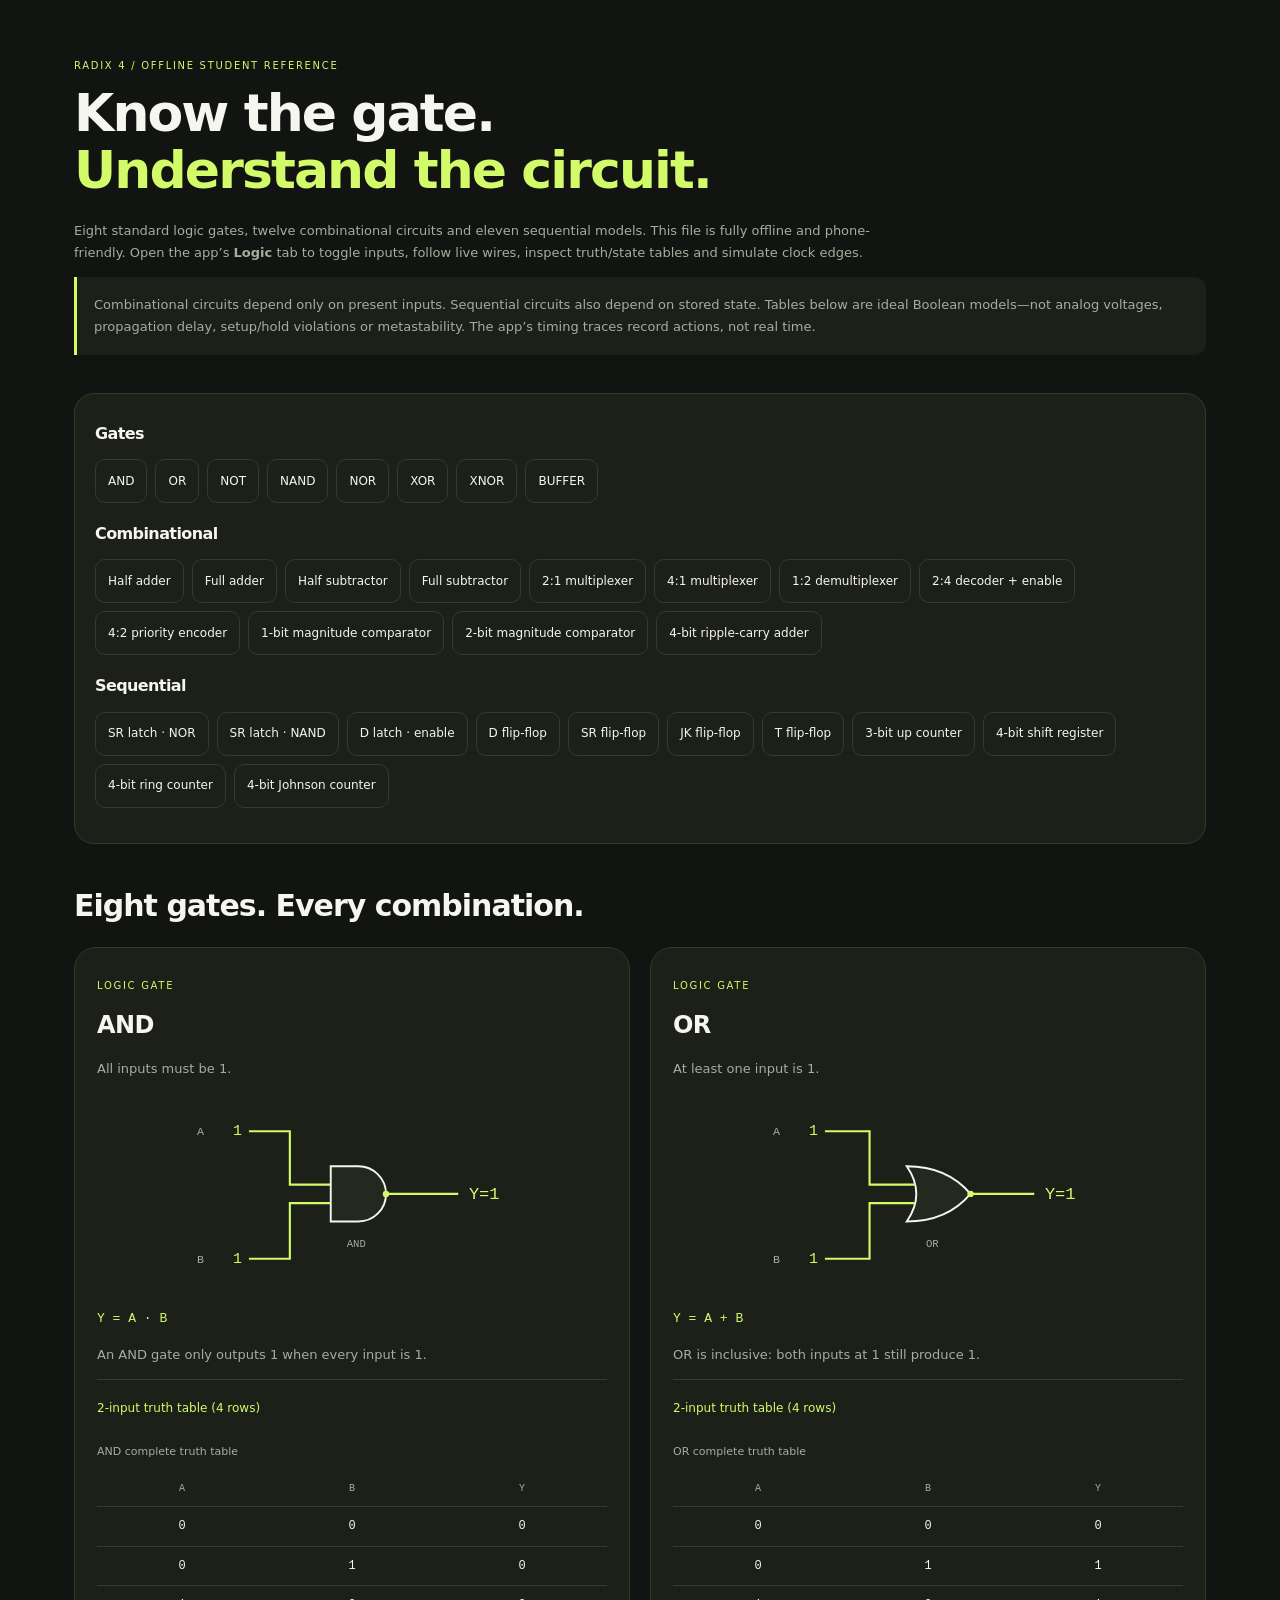
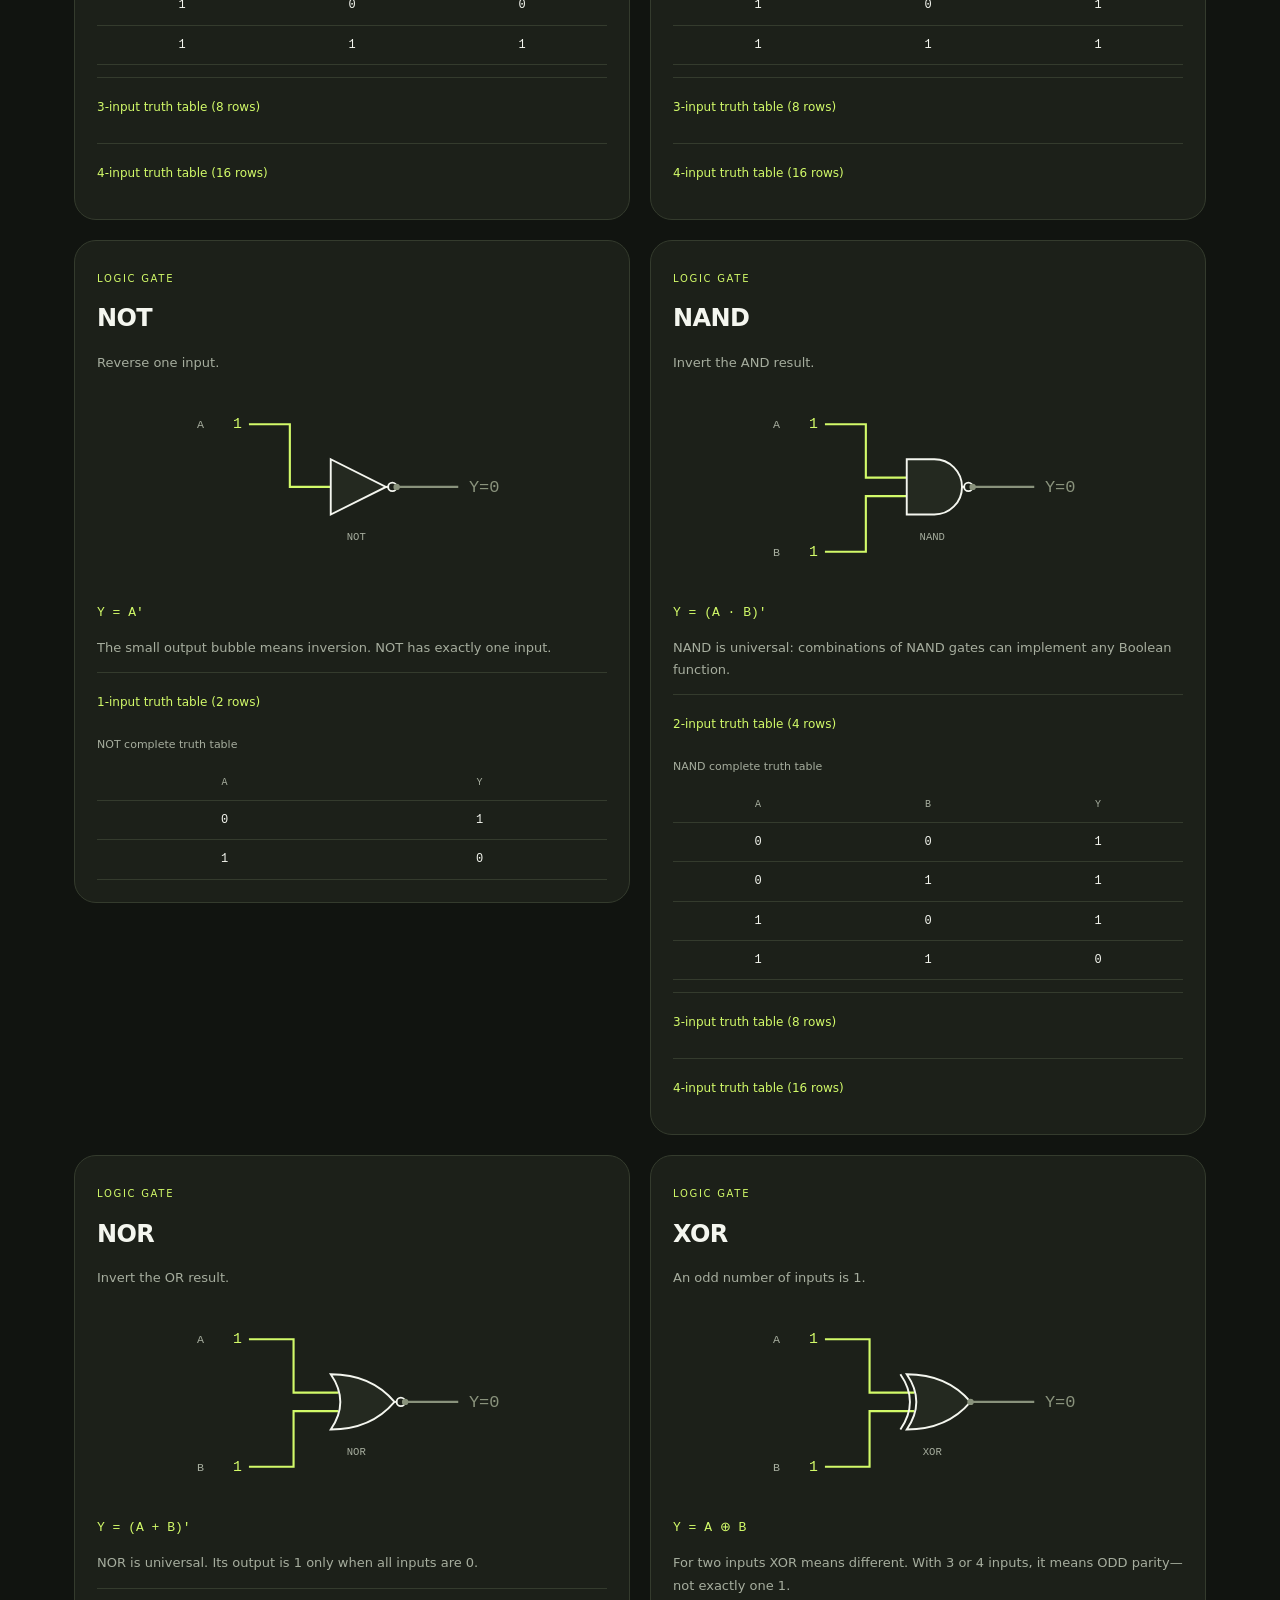
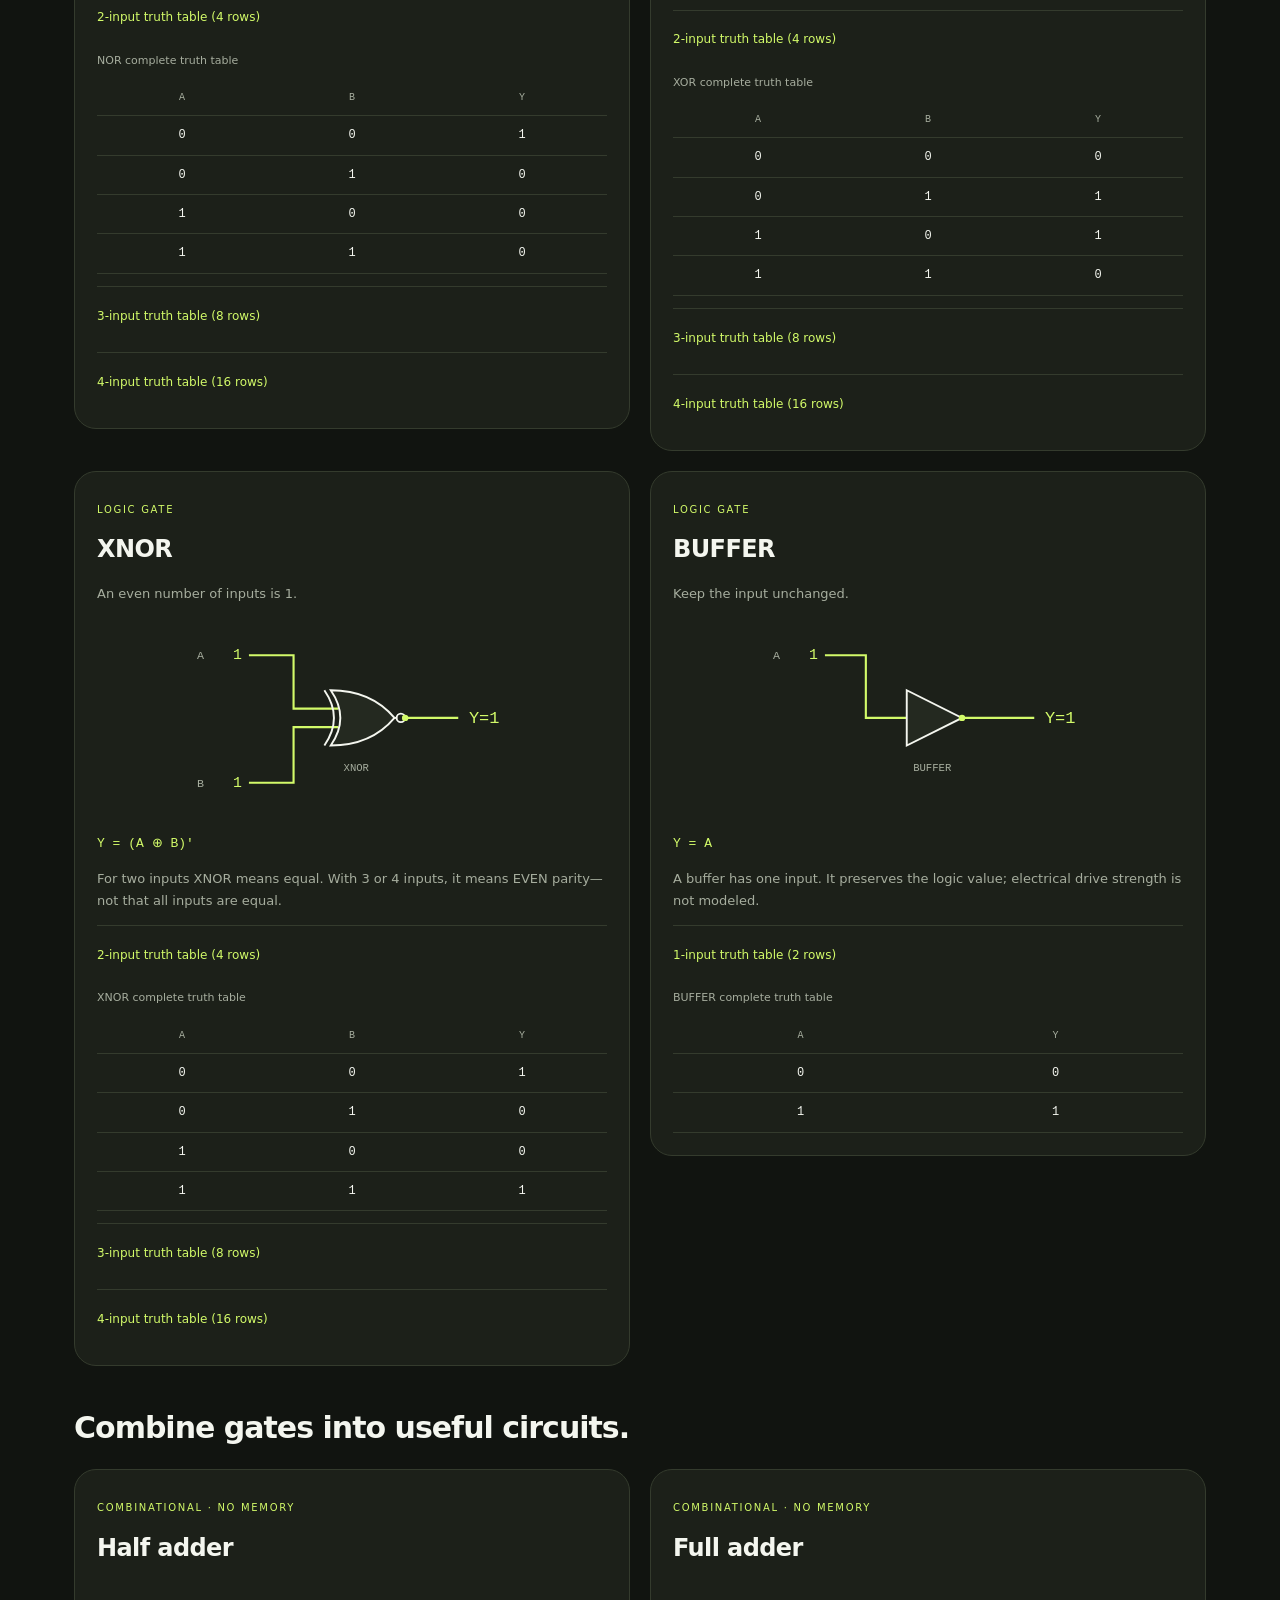
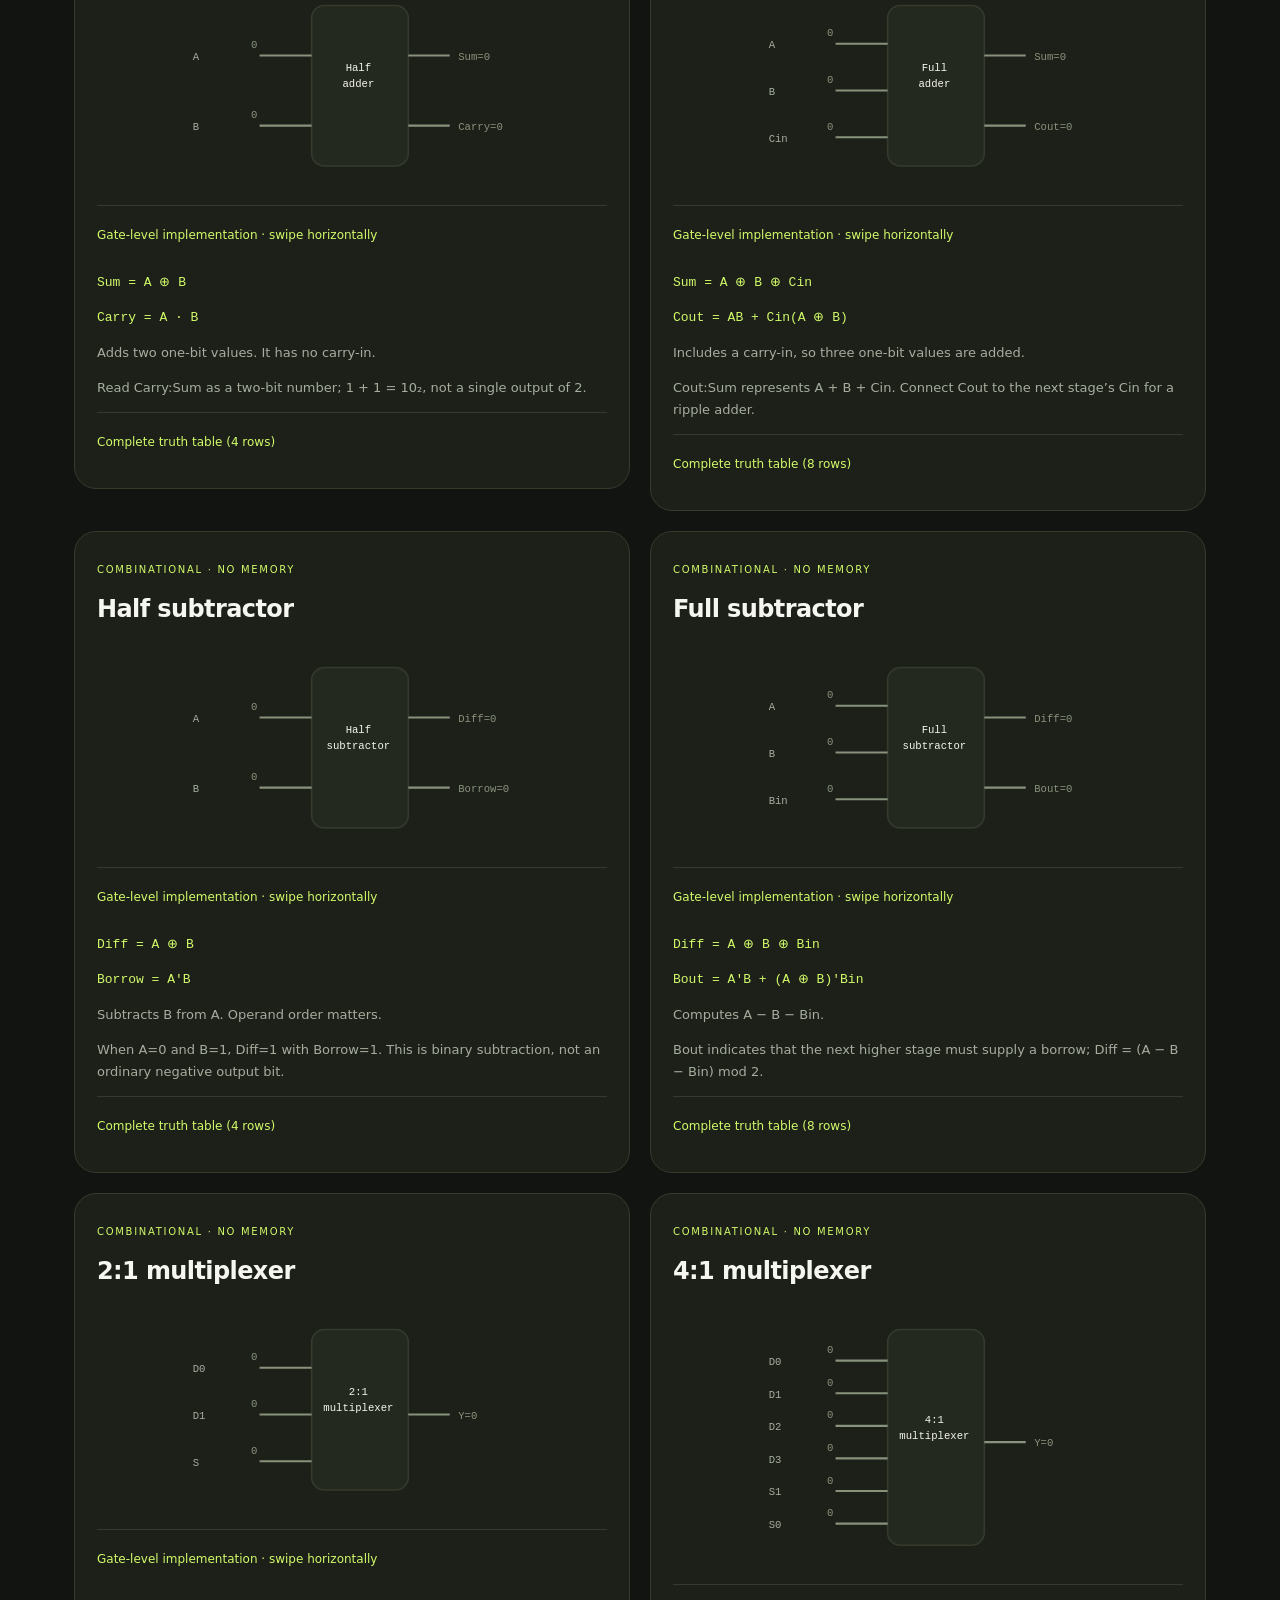
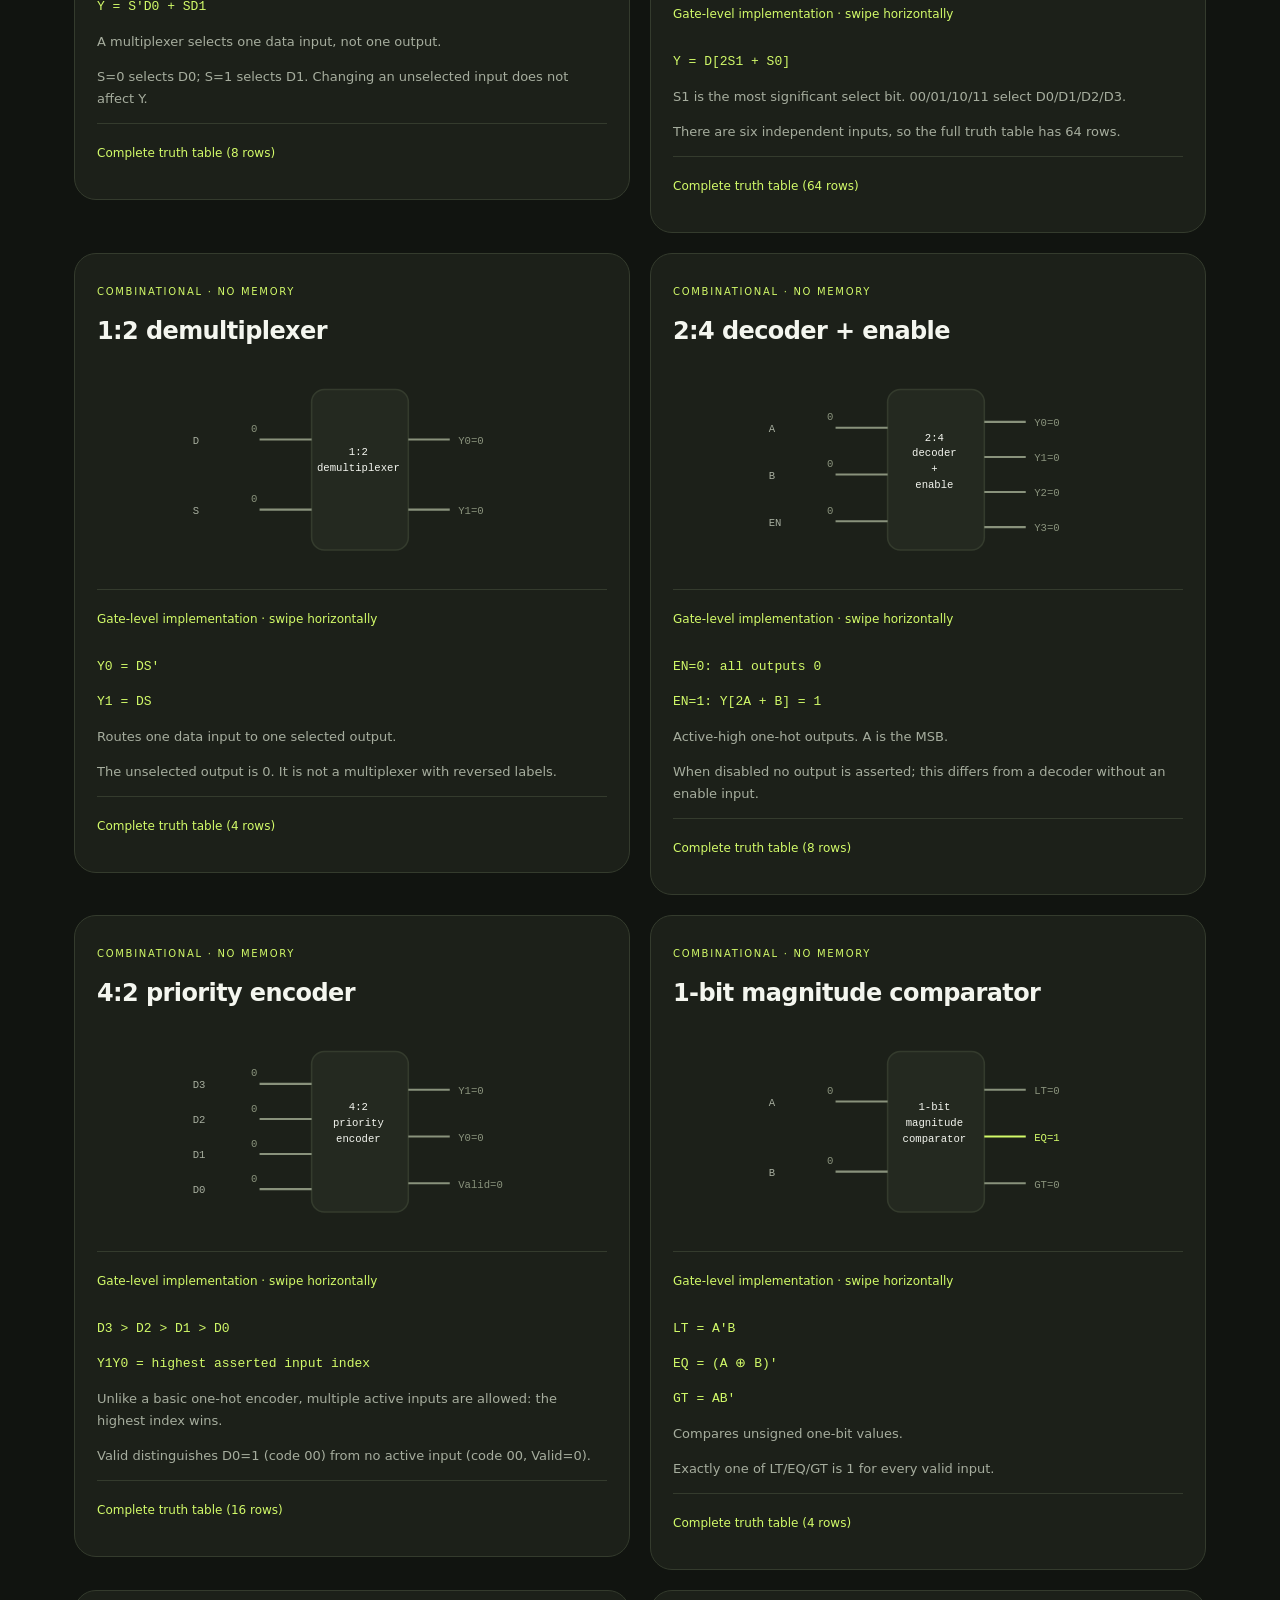
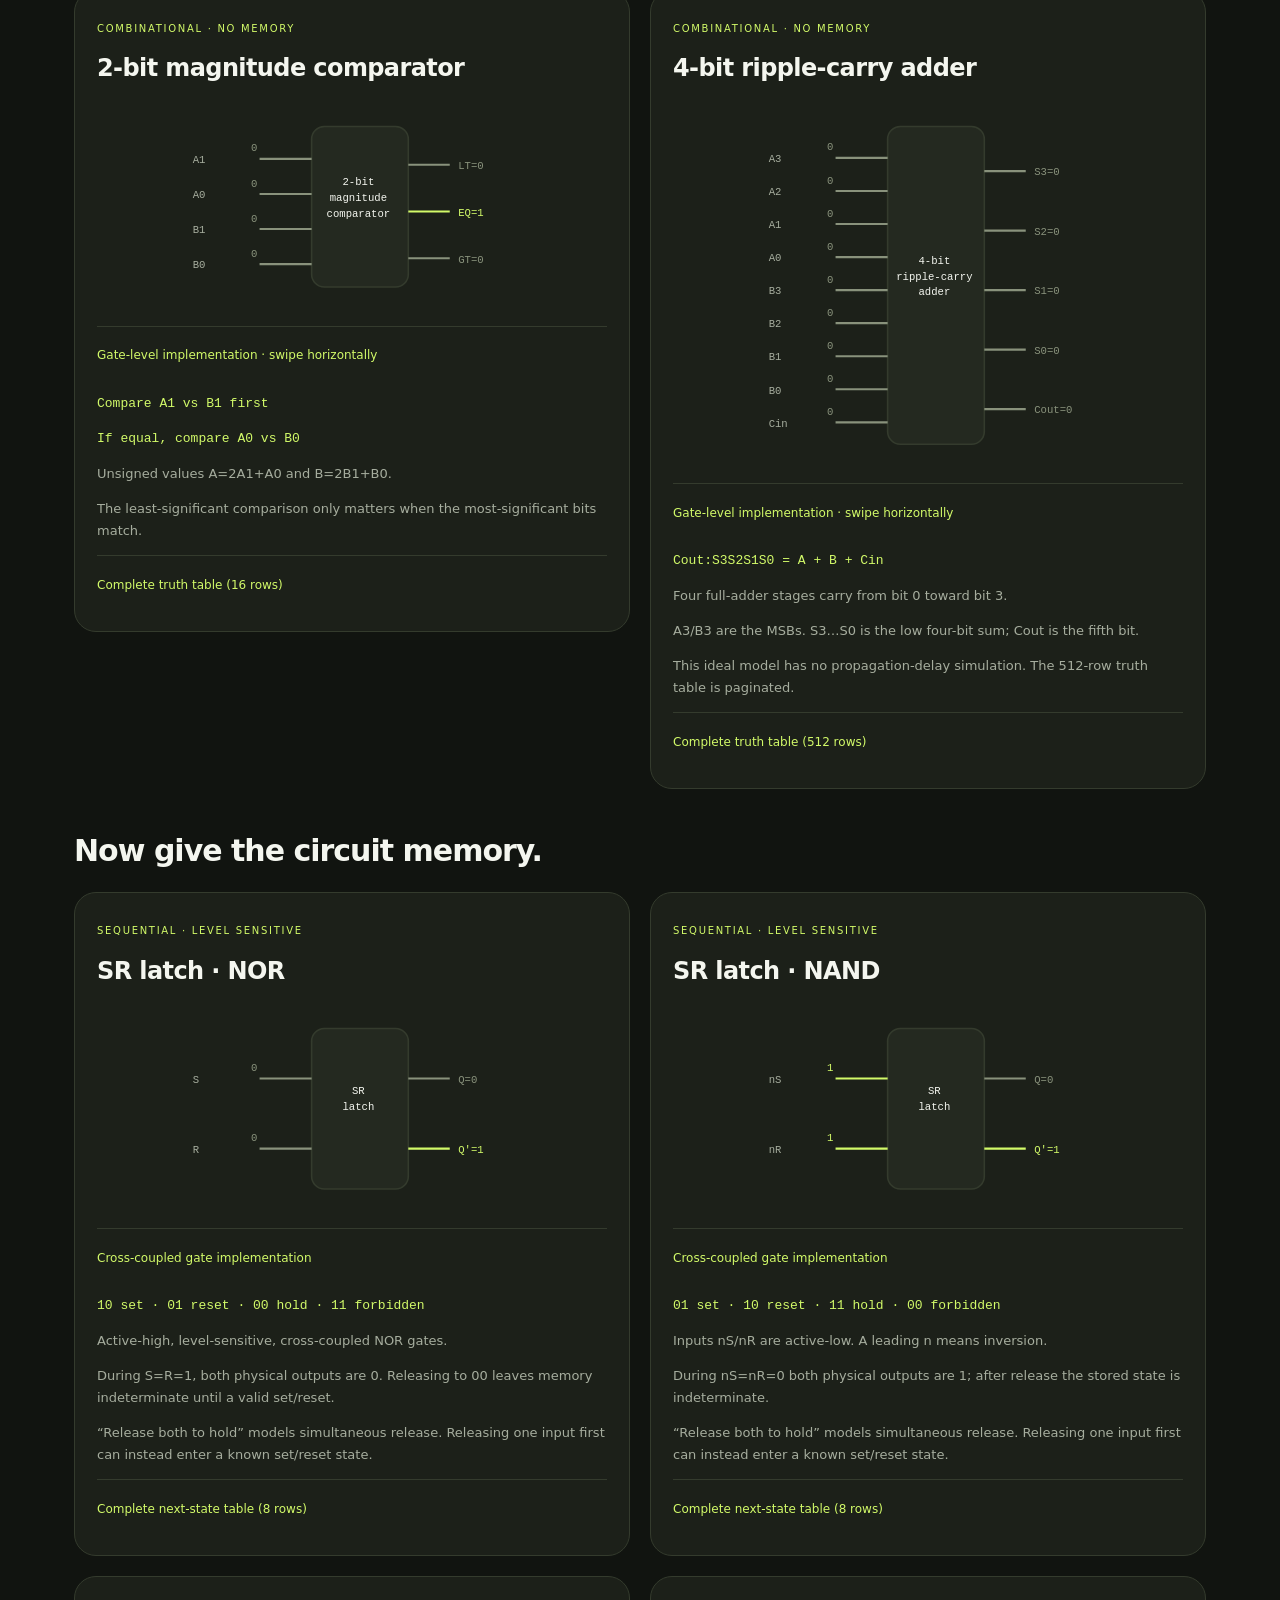
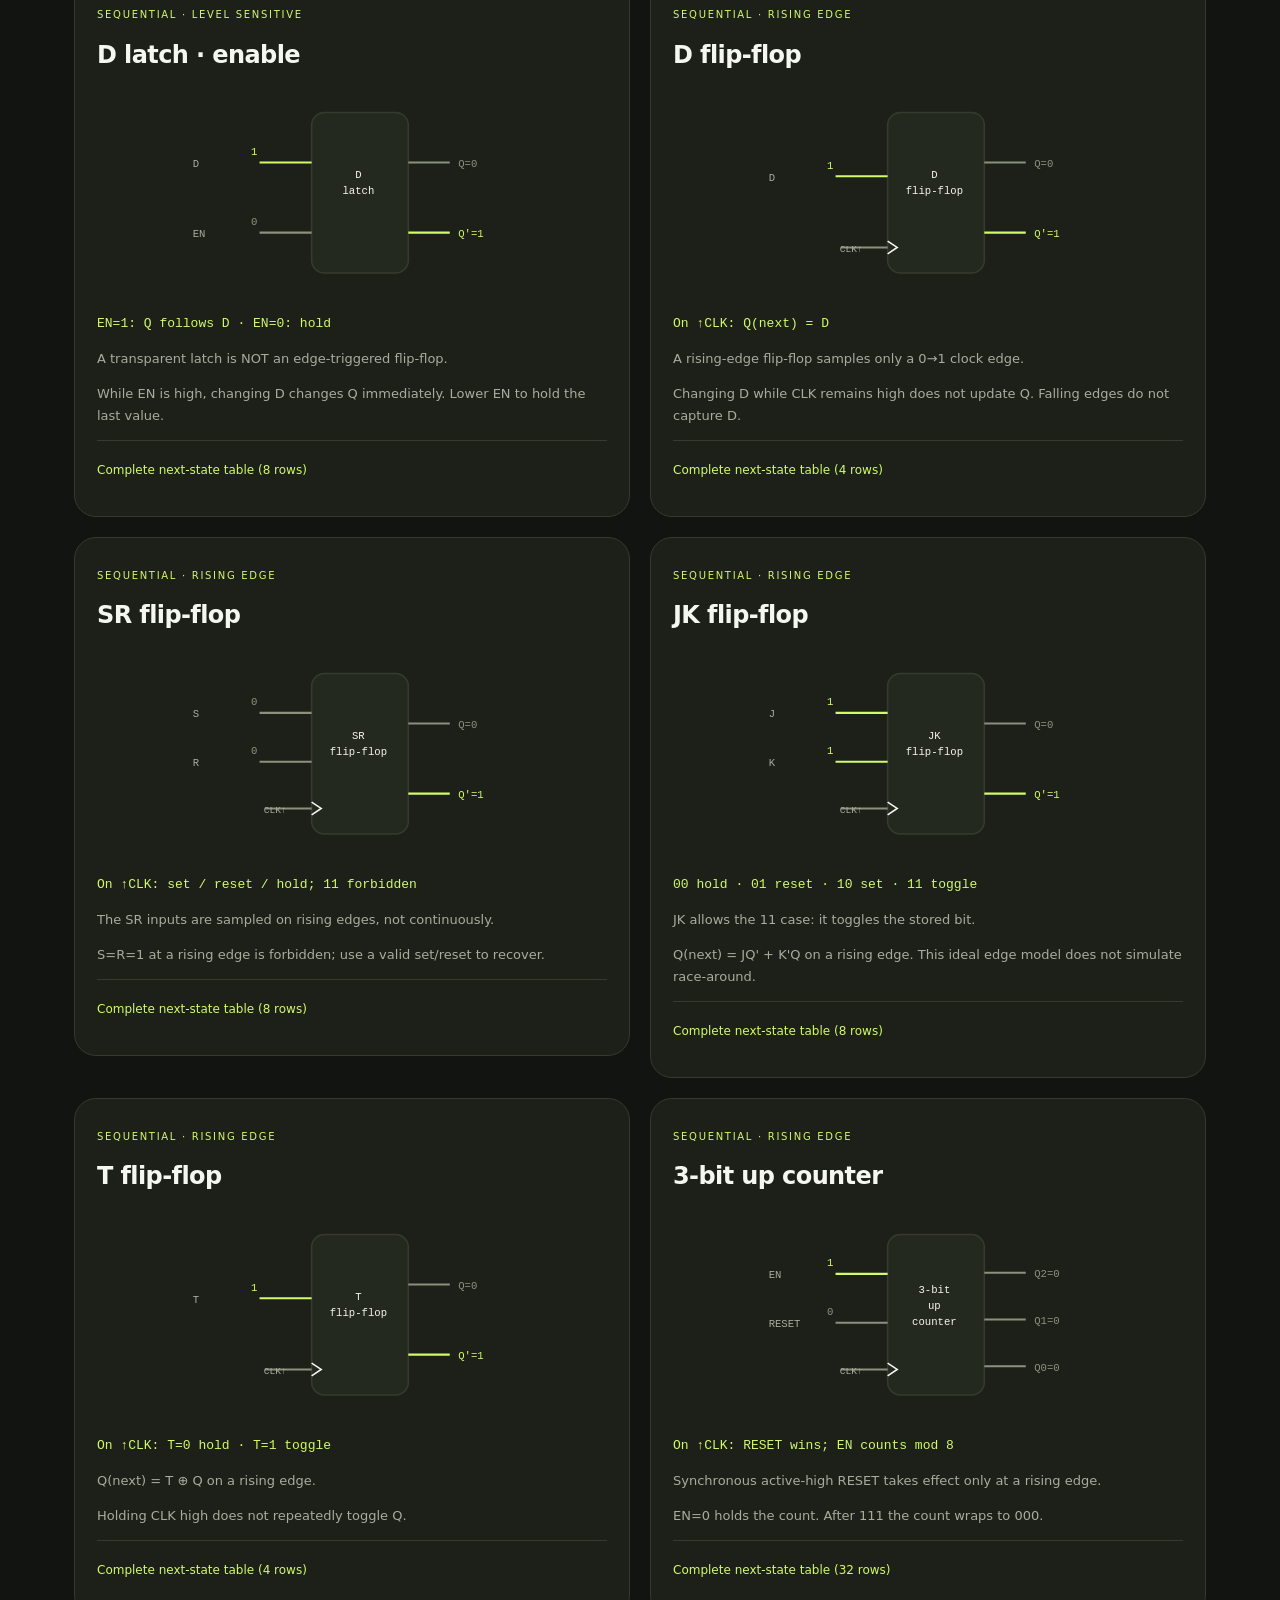
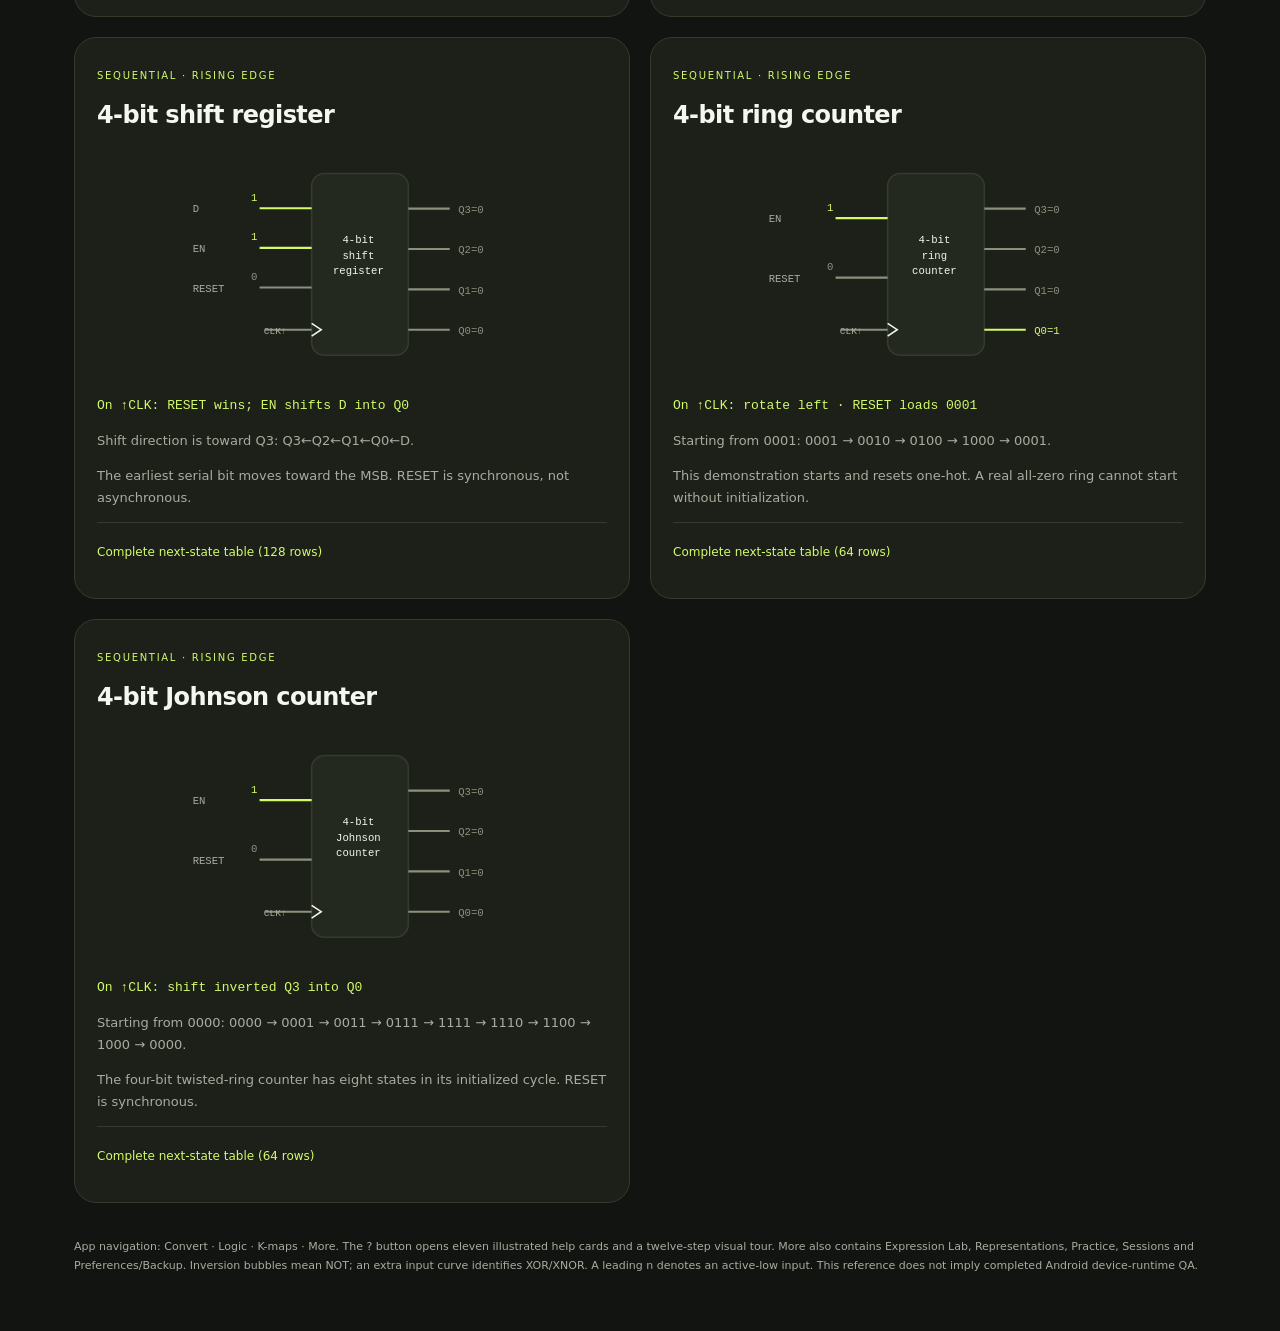
==== design/DIGITAL-LOGIC-REFERENCE.html @ ac9b625f "Radix 6.0.0 (code 6): builder, float lab, XP/leaderboard, live sim, widget, share, Drive sync, ES, 1" ====
<!doctype html><html lang="en"><head><meta charset="utf-8"><meta name="viewport" content="width=device-width,initial-scale=1"><title>Radix 4 — digital logic reference</title><style>
:root{--bg:#111410;--surface:#1c2019;--surface2:#242920;--ink:#f4f6ef;--muted:#a6ad9e;--dim:#89927c;--line:#343b2d;--accent:#d2fa69;--pink:#f2adc9}*{box-sizing:border-box}body{margin:0;background:var(--bg);color:var(--ink);font-family:system-ui,sans-serif;line-height:1.7}main{max-width:1180px;margin:auto;padding:35px 24px 55px}header{padding:15px 0 25px}h1{font-size:clamp(32px,5vw,52px);line-height:1.1;letter-spacing:-1.9px;margin:8px 0 20px}h1 span{color:var(--accent)}h2{font-size:30px;letter-spacing:-1px;margin:36px 0 16px}h3{font-size:24px;letter-spacing:-.6px;margin:8px 0 12px}.eyebrow{font-size:10px;color:var(--accent);letter-spacing:1.7px}p{font-size:13px;color:var(--muted)}.intro{max-width:820px}.contents{padding:18px 20px;background:var(--surface);border:1px solid var(--line);border-radius:20px}.contents h3{font-size:16px}.contents nav{display:flex;flex-wrap:wrap;gap:8px;margin-bottom:17px}.contents a{display:flex;align-items:center;min-height:44px;border:1px solid var(--line);border-radius:10px;padding:8px 12px;text-decoration:none;color:var(--ink);font-size:12px}.contents a:hover{border-color:var(--accent)}.grid{display:grid;grid-template-columns:repeat(2,minmax(0,1fr));gap:20px;align-items:start}article{border:1px solid var(--line);border-radius:22px;padding:22px;background:var(--surface);min-width:0;scroll-margin-top:20px}.formula{font-family:monospace;color:var(--accent);overflow-wrap:anywhere}details{border-top:1px solid var(--line);margin-top:12px;padding-top:5px}summary{color:var(--accent);cursor:pointer;min-height:48px;display:flex;align-items:center;font-size:12px}.diagram,.table-pan{overflow-x:auto;max-width:100%;overscroll-behavior:contain}.diagram svg{width:min(100%,340px);height:auto;display:block;margin:auto}.diagram.wide svg{width:auto;max-width:none;margin:0}.table-pan table{width:100%;border-collapse:collapse;font-family:monospace;white-space:nowrap;font-size:12px;text-align:center}td,th{padding:9px 11px;border-bottom:1px solid var(--line)}th{font-size:10px;color:var(--muted);font-weight:400}caption{white-space:normal;font-family:system-ui,sans-serif;font-size:11px;color:var(--muted);text-align:left;padding:10px 0}.note{padding:17px;border-left:3px solid var(--accent);background:var(--surface);border-radius:0 12px 12px 0}footer{font-size:11px;color:var(--muted);margin-top:35px}@media(max-width:700px){main{padding:24px 17px}.grid{grid-template-columns:1fr;gap:16px}article{padding:17px}h2{font-size:26px}.contents{padding:16px}.contents nav{gap:6px}.contents a{font-size:11px}}
</style></head><body><main><header><span class="eyebrow">RADIX 4 / OFFLINE STUDENT REFERENCE</span><h1>Know the gate.<br><span>Understand the circuit.</span></h1><p class="intro">Eight standard logic gates, twelve combinational circuits and eleven sequential models. This file is fully offline and phone-friendly. Open the app’s <strong>Logic</strong> tab to toggle inputs, follow live wires, inspect truth/state tables and simulate clock edges.</p><p class="note">Combinational circuits depend only on present inputs. Sequential circuits also depend on stored state. Tables below are ideal Boolean models—not analog voltages, propagation delay, setup/hold violations or metastability. The app’s timing traces record actions, not real time.</p></header><section class="contents"><h3>Gates</h3><nav><a href="#gate-AND">AND</a><a href="#gate-OR">OR</a><a href="#gate-NOT">NOT</a><a href="#gate-NAND">NAND</a><a href="#gate-NOR">NOR</a><a href="#gate-XOR">XOR</a><a href="#gate-XNOR">XNOR</a><a href="#gate-BUFFER">BUFFER</a></nav><h3>Combinational</h3><nav><a href="#circuit-half-adder">Half adder</a><a href="#circuit-full-adder">Full adder</a><a href="#circuit-half-subtractor">Half subtractor</a><a href="#circuit-full-subtractor">Full subtractor</a><a href="#circuit-mux-2">2:1 multiplexer</a><a href="#circuit-mux-4">4:1 multiplexer</a><a href="#circuit-demux-2">1:2 demultiplexer</a><a href="#circuit-decoder-2">2:4 decoder + enable</a><a href="#circuit-encoder-4">4:2 priority encoder</a><a href="#circuit-compare-1">1-bit magnitude comparator</a><a href="#circuit-compare-2">2-bit magnitude comparator</a><a href="#circuit-ripple-4">4-bit ripple-carry adder</a></nav><h3>Sequential</h3><nav><a href="#state-SR_NOR">SR latch · NOR</a><a href="#state-SR_NAND">SR latch · NAND</a><a href="#state-D_LATCH">D latch · enable</a><a href="#state-D_FF">D flip-flop</a><a href="#state-SR_FF">SR flip-flop</a><a href="#state-JK_FF">JK flip-flop</a><a href="#state-T_FF">T flip-flop</a><a href="#state-COUNTER_3">3-bit up counter</a><a href="#state-SHIFT_4">4-bit shift register</a><a href="#state-RING_4">4-bit ring counter</a><a href="#state-JOHNSON_4">4-bit Johnson counter</a></nav></section><h2>Eight gates. Every combination.</h2><div class="grid"><article id="gate-AND"><span class="eyebrow">LOGIC GATE</span><h3>AND</h3><p>All inputs must be 1.</p><div class="diagram"><svg xmlns="http://www.w3.org/2000/svg" viewBox="0 0 320 190" width="320" height="190" role="img" aria-label="AND gate diagram"><title>AND gate diagram</title><desc>High wires are highlighted; low wires are muted.</desc><text x="14" y="39" fill="var(--muted)" font-family="JetBrains Mono,monospace" font-size="11" text-anchor="start">A</text><text x="48" y="39" fill="var(--accent)" font-family="JetBrains Mono,monospace" font-size="14" text-anchor="start">1</text><path d="M63 35 H101.5 V85.33333333333333 H140" fill="none" stroke="var(--accent)" stroke-width="2" /><text x="14" y="159" fill="var(--muted)" font-family="JetBrains Mono,monospace" font-size="11" text-anchor="start">B</text><text x="48" y="159" fill="var(--accent)" font-family="JetBrains Mono,monospace" font-size="14" text-anchor="start">1</text><path d="M63 155 H101.5 V102.66666666666666 H140" fill="none" stroke="var(--accent)" stroke-width="2" /><g transform="translate(140 68)" fill="var(--surface2)" stroke="var(--ink)" stroke-width="1.8"><path d="M0 0 H26 A26 26 0 0 1 26 52 H0 Z"/></g><text x="164" y="144" fill="var(--muted)" font-family="JetBrains Mono,monospace" font-size="10" text-anchor="middle">AND</text><path d="M192 94 H226 V94 H260" fill="none" stroke="var(--accent)" stroke-width="2" /><circle cx="192" cy="94" r="3" fill="var(--accent)"/><text x="270" y="99" fill="var(--accent)" font-family="JetBrains Mono,monospace" font-size="16" text-anchor="start">Y=1</text></svg></div><p class="formula">Y = A · B</p><p>An AND gate only outputs 1 when every input is 1.</p><details open><summary>2-input truth table (4 rows)</summary><div class="table-pan"><table><caption>AND complete truth table</caption><thead><tr><th>A</th><th>B</th><th>Y</th></tr></thead><tbody><tr><td>0</td><td>0</td><td>0</td></tr><tr><td>0</td><td>1</td><td>0</td></tr><tr><td>1</td><td>0</td><td>0</td></tr><tr><td>1</td><td>1</td><td>1</td></tr></tbody></table></div></details><details ><summary>3-input truth table (8 rows)</summary><div class="table-pan"><table><caption>AND complete truth table</caption><thead><tr><th>A</th><th>B</th><th>C</th><th>Y</th></tr></thead><tbody><tr><td>0</td><td>0</td><td>0</td><td>0</td></tr><tr><td>0</td><td>0</td><td>1</td><td>0</td></tr><tr><td>0</td><td>1</td><td>0</td><td>0</td></tr><tr><td>0</td><td>1</td><td>1</td><td>0</td></tr><tr><td>1</td><td>0</td><td>0</td><td>0</td></tr><tr><td>1</td><td>0</td><td>1</td><td>0</td></tr><tr><td>1</td><td>1</td><td>0</td><td>0</td></tr><tr><td>1</td><td>1</td><td>1</td><td>1</td></tr></tbody></table></div></details><details ><summary>4-input truth table (16 rows)</summary><div class="table-pan"><table><caption>AND complete truth table</caption><thead><tr><th>A</th><th>B</th><th>C</th><th>D</th><th>Y</th></tr></thead><tbody><tr><td>0</td><td>0</td><td>0</td><td>0</td><td>0</td></tr><tr><td>0</td><td>0</td><td>0</td><td>1</td><td>0</td></tr><tr><td>0</td><td>0</td><td>1</td><td>0</td><td>0</td></tr><tr><td>0</td><td>0</td><td>1</td><td>1</td><td>0</td></tr><tr><td>0</td><td>1</td><td>0</td><td>0</td><td>0</td></tr><tr><td>0</td><td>1</td><td>0</td><td>1</td><td>0</td></tr><tr><td>0</td><td>1</td><td>1</td><td>0</td><td>0</td></tr><tr><td>0</td><td>1</td><td>1</td><td>1</td><td>0</td></tr><tr><td>1</td><td>0</td><td>0</td><td>0</td><td>0</td></tr><tr><td>1</td><td>0</td><td>0</td><td>1</td><td>0</td></tr><tr><td>1</td><td>0</td><td>1</td><td>0</td><td>0</td></tr><tr><td>1</td><td>0</td><td>1</td><td>1</td><td>0</td></tr><tr><td>1</td><td>1</td><td>0</td><td>0</td><td>0</td></tr><tr><td>1</td><td>1</td><td>0</td><td>1</td><td>0</td></tr><tr><td>1</td><td>1</td><td>1</td><td>0</td><td>0</td></tr><tr><td>1</td><td>1</td><td>1</td><td>1</td><td>1</td></tr></tbody></table></div></details></article><article id="gate-OR"><span class="eyebrow">LOGIC GATE</span><h3>OR</h3><p>At least one input is 1.</p><div class="diagram"><svg xmlns="http://www.w3.org/2000/svg" viewBox="0 0 320 190" width="320" height="190" role="img" aria-label="OR gate diagram"><title>OR gate diagram</title><desc>High wires are highlighted; low wires are muted.</desc><text x="14" y="39" fill="var(--muted)" font-family="JetBrains Mono,monospace" font-size="11" text-anchor="start">A</text><text x="48" y="39" fill="var(--accent)" font-family="JetBrains Mono,monospace" font-size="14" text-anchor="start">1</text><path d="M63 35 H105 V85.33333333333333 H147" fill="none" stroke="var(--accent)" stroke-width="2" /><text x="14" y="159" fill="var(--muted)" font-family="JetBrains Mono,monospace" font-size="11" text-anchor="start">B</text><text x="48" y="159" fill="var(--accent)" font-family="JetBrains Mono,monospace" font-size="14" text-anchor="start">1</text><path d="M63 155 H105 V102.66666666666666 H147" fill="none" stroke="var(--accent)" stroke-width="2" /><g transform="translate(140 68)" fill="var(--surface2)" stroke="var(--ink)" stroke-width="1.8"><path d="M0 0 Q18 26 0 52 Q38 52 60 26 Q38 0 0 0 Z"/></g><text x="164" y="144" fill="var(--muted)" font-family="JetBrains Mono,monospace" font-size="10" text-anchor="middle">OR</text><path d="M200 94 H230 V94 H260" fill="none" stroke="var(--accent)" stroke-width="2" /><circle cx="200" cy="94" r="3" fill="var(--accent)"/><text x="270" y="99" fill="var(--accent)" font-family="JetBrains Mono,monospace" font-size="16" text-anchor="start">Y=1</text></svg></div><p class="formula">Y = A + B</p><p>OR is inclusive: both inputs at 1 still produce 1.</p><details open><summary>2-input truth table (4 rows)</summary><div class="table-pan"><table><caption>OR complete truth table</caption><thead><tr><th>A</th><th>B</th><th>Y</th></tr></thead><tbody><tr><td>0</td><td>0</td><td>0</td></tr><tr><td>0</td><td>1</td><td>1</td></tr><tr><td>1</td><td>0</td><td>1</td></tr><tr><td>1</td><td>1</td><td>1</td></tr></tbody></table></div></details><details ><summary>3-input truth table (8 rows)</summary><div class="table-pan"><table><caption>OR complete truth table</caption><thead><tr><th>A</th><th>B</th><th>C</th><th>Y</th></tr></thead><tbody><tr><td>0</td><td>0</td><td>0</td><td>0</td></tr><tr><td>0</td><td>0</td><td>1</td><td>1</td></tr><tr><td>0</td><td>1</td><td>0</td><td>1</td></tr><tr><td>0</td><td>1</td><td>1</td><td>1</td></tr><tr><td>1</td><td>0</td><td>0</td><td>1</td></tr><tr><td>1</td><td>0</td><td>1</td><td>1</td></tr><tr><td>1</td><td>1</td><td>0</td><td>1</td></tr><tr><td>1</td><td>1</td><td>1</td><td>1</td></tr></tbody></table></div></details><details ><summary>4-input truth table (16 rows)</summary><div class="table-pan"><table><caption>OR complete truth table</caption><thead><tr><th>A</th><th>B</th><th>C</th><th>D</th><th>Y</th></tr></thead><tbody><tr><td>0</td><td>0</td><td>0</td><td>0</td><td>0</td></tr><tr><td>0</td><td>0</td><td>0</td><td>1</td><td>1</td></tr><tr><td>0</td><td>0</td><td>1</td><td>0</td><td>1</td></tr><tr><td>0</td><td>0</td><td>1</td><td>1</td><td>1</td></tr><tr><td>0</td><td>1</td><td>0</td><td>0</td><td>1</td></tr><tr><td>0</td><td>1</td><td>0</td><td>1</td><td>1</td></tr><tr><td>0</td><td>1</td><td>1</td><td>0</td><td>1</td></tr><tr><td>0</td><td>1</td><td>1</td><td>1</td><td>1</td></tr><tr><td>1</td><td>0</td><td>0</td><td>0</td><td>1</td></tr><tr><td>1</td><td>0</td><td>0</td><td>1</td><td>1</td></tr><tr><td>1</td><td>0</td><td>1</td><td>0</td><td>1</td></tr><tr><td>1</td><td>0</td><td>1</td><td>1</td><td>1</td></tr><tr><td>1</td><td>1</td><td>0</td><td>0</td><td>1</td></tr><tr><td>1</td><td>1</td><td>0</td><td>1</td><td>1</td></tr><tr><td>1</td><td>1</td><td>1</td><td>0</td><td>1</td></tr><tr><td>1</td><td>1</td><td>1</td><td>1</td><td>1</td></tr></tbody></table></div></details></article><article id="gate-NOT"><span class="eyebrow">LOGIC GATE</span><h3>NOT</h3><p>Reverse one input.</p><div class="diagram"><svg xmlns="http://www.w3.org/2000/svg" viewBox="0 0 320 190" width="320" height="190" role="img" aria-label="NOT gate diagram"><title>NOT gate diagram</title><desc>High wires are highlighted; low wires are muted.</desc><text x="14" y="39" fill="var(--muted)" font-family="JetBrains Mono,monospace" font-size="11" text-anchor="start">A</text><text x="48" y="39" fill="var(--accent)" font-family="JetBrains Mono,monospace" font-size="14" text-anchor="start">1</text><path d="M63 35 H101.5 V94 H140" fill="none" stroke="var(--accent)" stroke-width="2" /><g transform="translate(140 68)" fill="var(--surface2)" stroke="var(--ink)" stroke-width="1.8"><path d="M0 0 L52 26 L0 52 Z"/><path d="M52 26 h2"/><circle cx="58" cy="26" r="4" fill="var(--surface)"/></g><text x="164" y="144" fill="var(--muted)" font-family="JetBrains Mono,monospace" font-size="10" text-anchor="middle">NOT</text><path d="M202 94 H231 V94 H260" fill="none" stroke="var(--dim)" stroke-width="2" /><circle cx="202" cy="94" r="3" fill="var(--dim)"/><text x="270" y="99" fill="var(--dim)" font-family="JetBrains Mono,monospace" font-size="16" text-anchor="start">Y=0</text></svg></div><p class="formula">Y = A&#39;</p><p>The small output bubble means inversion. NOT has exactly one input.</p><details open><summary>1-input truth table (2 rows)</summary><div class="table-pan"><table><caption>NOT complete truth table</caption><thead><tr><th>A</th><th>Y</th></tr></thead><tbody><tr><td>0</td><td>1</td></tr><tr><td>1</td><td>0</td></tr></tbody></table></div></details></article><article id="gate-NAND"><span class="eyebrow">LOGIC GATE</span><h3>NAND</h3><p>Invert the AND result.</p><div class="diagram"><svg xmlns="http://www.w3.org/2000/svg" viewBox="0 0 320 190" width="320" height="190" role="img" aria-label="NAND gate diagram"><title>NAND gate diagram</title><desc>High wires are highlighted; low wires are muted.</desc><text x="14" y="39" fill="var(--muted)" font-family="JetBrains Mono,monospace" font-size="11" text-anchor="start">A</text><text x="48" y="39" fill="var(--accent)" font-family="JetBrains Mono,monospace" font-size="14" text-anchor="start">1</text><path d="M63 35 H101.5 V85.33333333333333 H140" fill="none" stroke="var(--accent)" stroke-width="2" /><text x="14" y="159" fill="var(--muted)" font-family="JetBrains Mono,monospace" font-size="11" text-anchor="start">B</text><text x="48" y="159" fill="var(--accent)" font-family="JetBrains Mono,monospace" font-size="14" text-anchor="start">1</text><path d="M63 155 H101.5 V102.66666666666666 H140" fill="none" stroke="var(--accent)" stroke-width="2" /><g transform="translate(140 68)" fill="var(--surface2)" stroke="var(--ink)" stroke-width="1.8"><path d="M0 0 H26 A26 26 0 0 1 26 52 H0 Z"/><path d="M52 26 h2"/><circle cx="58" cy="26" r="4" fill="var(--surface)"/></g><text x="164" y="144" fill="var(--muted)" font-family="JetBrains Mono,monospace" font-size="10" text-anchor="middle">NAND</text><path d="M202 94 H231 V94 H260" fill="none" stroke="var(--dim)" stroke-width="2" /><circle cx="202" cy="94" r="3" fill="var(--dim)"/><text x="270" y="99" fill="var(--dim)" font-family="JetBrains Mono,monospace" font-size="16" text-anchor="start">Y=0</text></svg></div><p class="formula">Y = (A · B)&#39;</p><p>NAND is universal: combinations of NAND gates can implement any Boolean function.</p><details open><summary>2-input truth table (4 rows)</summary><div class="table-pan"><table><caption>NAND complete truth table</caption><thead><tr><th>A</th><th>B</th><th>Y</th></tr></thead><tbody><tr><td>0</td><td>0</td><td>1</td></tr><tr><td>0</td><td>1</td><td>1</td></tr><tr><td>1</td><td>0</td><td>1</td></tr><tr><td>1</td><td>1</td><td>0</td></tr></tbody></table></div></details><details ><summary>3-input truth table (8 rows)</summary><div class="table-pan"><table><caption>NAND complete truth table</caption><thead><tr><th>A</th><th>B</th><th>C</th><th>Y</th></tr></thead><tbody><tr><td>0</td><td>0</td><td>0</td><td>1</td></tr><tr><td>0</td><td>0</td><td>1</td><td>1</td></tr><tr><td>0</td><td>1</td><td>0</td><td>1</td></tr><tr><td>0</td><td>1</td><td>1</td><td>1</td></tr><tr><td>1</td><td>0</td><td>0</td><td>1</td></tr><tr><td>1</td><td>0</td><td>1</td><td>1</td></tr><tr><td>1</td><td>1</td><td>0</td><td>1</td></tr><tr><td>1</td><td>1</td><td>1</td><td>0</td></tr></tbody></table></div></details><details ><summary>4-input truth table (16 rows)</summary><div class="table-pan"><table><caption>NAND complete truth table</caption><thead><tr><th>A</th><th>B</th><th>C</th><th>D</th><th>Y</th></tr></thead><tbody><tr><td>0</td><td>0</td><td>0</td><td>0</td><td>1</td></tr><tr><td>0</td><td>0</td><td>0</td><td>1</td><td>1</td></tr><tr><td>0</td><td>0</td><td>1</td><td>0</td><td>1</td></tr><tr><td>0</td><td>0</td><td>1</td><td>1</td><td>1</td></tr><tr><td>0</td><td>1</td><td>0</td><td>0</td><td>1</td></tr><tr><td>0</td><td>1</td><td>0</td><td>1</td><td>1</td></tr><tr><td>0</td><td>1</td><td>1</td><td>0</td><td>1</td></tr><tr><td>0</td><td>1</td><td>1</td><td>1</td><td>1</td></tr><tr><td>1</td><td>0</td><td>0</td><td>0</td><td>1</td></tr><tr><td>1</td><td>0</td><td>0</td><td>1</td><td>1</td></tr><tr><td>1</td><td>0</td><td>1</td><td>0</td><td>1</td></tr><tr><td>1</td><td>0</td><td>1</td><td>1</td><td>1</td></tr><tr><td>1</td><td>1</td><td>0</td><td>0</td><td>1</td></tr><tr><td>1</td><td>1</td><td>0</td><td>1</td><td>1</td></tr><tr><td>1</td><td>1</td><td>1</td><td>0</td><td>1</td></tr><tr><td>1</td><td>1</td><td>1</td><td>1</td><td>0</td></tr></tbody></table></div></details></article><article id="gate-NOR"><span class="eyebrow">LOGIC GATE</span><h3>NOR</h3><p>Invert the OR result.</p><div class="diagram"><svg xmlns="http://www.w3.org/2000/svg" viewBox="0 0 320 190" width="320" height="190" role="img" aria-label="NOR gate diagram"><title>NOR gate diagram</title><desc>High wires are highlighted; low wires are muted.</desc><text x="14" y="39" fill="var(--muted)" font-family="JetBrains Mono,monospace" font-size="11" text-anchor="start">A</text><text x="48" y="39" fill="var(--accent)" font-family="JetBrains Mono,monospace" font-size="14" text-anchor="start">1</text><path d="M63 35 H105 V85.33333333333333 H147" fill="none" stroke="var(--accent)" stroke-width="2" /><text x="14" y="159" fill="var(--muted)" font-family="JetBrains Mono,monospace" font-size="11" text-anchor="start">B</text><text x="48" y="159" fill="var(--accent)" font-family="JetBrains Mono,monospace" font-size="14" text-anchor="start">1</text><path d="M63 155 H105 V102.66666666666666 H147" fill="none" stroke="var(--accent)" stroke-width="2" /><g transform="translate(140 68)" fill="var(--surface2)" stroke="var(--ink)" stroke-width="1.8"><path d="M0 0 Q18 26 0 52 Q38 52 60 26 Q38 0 0 0 Z"/><path d="M60 26 h2"/><circle cx="66" cy="26" r="4" fill="var(--surface)"/></g><text x="164" y="144" fill="var(--muted)" font-family="JetBrains Mono,monospace" font-size="10" text-anchor="middle">NOR</text><path d="M210 94 H235 V94 H260" fill="none" stroke="var(--dim)" stroke-width="2" /><circle cx="210" cy="94" r="3" fill="var(--dim)"/><text x="270" y="99" fill="var(--dim)" font-family="JetBrains Mono,monospace" font-size="16" text-anchor="start">Y=0</text></svg></div><p class="formula">Y = (A + B)&#39;</p><p>NOR is universal. Its output is 1 only when all inputs are 0.</p><details open><summary>2-input truth table (4 rows)</summary><div class="table-pan"><table><caption>NOR complete truth table</caption><thead><tr><th>A</th><th>B</th><th>Y</th></tr></thead><tbody><tr><td>0</td><td>0</td><td>1</td></tr><tr><td>0</td><td>1</td><td>0</td></tr><tr><td>1</td><td>0</td><td>0</td></tr><tr><td>1</td><td>1</td><td>0</td></tr></tbody></table></div></details><details ><summary>3-input truth table (8 rows)</summary><div class="table-pan"><table><caption>NOR complete truth table</caption><thead><tr><th>A</th><th>B</th><th>C</th><th>Y</th></tr></thead><tbody><tr><td>0</td><td>0</td><td>0</td><td>1</td></tr><tr><td>0</td><td>0</td><td>1</td><td>0</td></tr><tr><td>0</td><td>1</td><td>0</td><td>0</td></tr><tr><td>0</td><td>1</td><td>1</td><td>0</td></tr><tr><td>1</td><td>0</td><td>0</td><td>0</td></tr><tr><td>1</td><td>0</td><td>1</td><td>0</td></tr><tr><td>1</td><td>1</td><td>0</td><td>0</td></tr><tr><td>1</td><td>1</td><td>1</td><td>0</td></tr></tbody></table></div></details><details ><summary>4-input truth table (16 rows)</summary><div class="table-pan"><table><caption>NOR complete truth table</caption><thead><tr><th>A</th><th>B</th><th>C</th><th>D</th><th>Y</th></tr></thead><tbody><tr><td>0</td><td>0</td><td>0</td><td>0</td><td>1</td></tr><tr><td>0</td><td>0</td><td>0</td><td>1</td><td>0</td></tr><tr><td>0</td><td>0</td><td>1</td><td>0</td><td>0</td></tr><tr><td>0</td><td>0</td><td>1</td><td>1</td><td>0</td></tr><tr><td>0</td><td>1</td><td>0</td><td>0</td><td>0</td></tr><tr><td>0</td><td>1</td><td>0</td><td>1</td><td>0</td></tr><tr><td>0</td><td>1</td><td>1</td><td>0</td><td>0</td></tr><tr><td>0</td><td>1</td><td>1</td><td>1</td><td>0</td></tr><tr><td>1</td><td>0</td><td>0</td><td>0</td><td>0</td></tr><tr><td>1</td><td>0</td><td>0</td><td>1</td><td>0</td></tr><tr><td>1</td><td>0</td><td>1</td><td>0</td><td>0</td></tr><tr><td>1</td><td>0</td><td>1</td><td>1</td><td>0</td></tr><tr><td>1</td><td>1</td><td>0</td><td>0</td><td>0</td></tr><tr><td>1</td><td>1</td><td>0</td><td>1</td><td>0</td></tr><tr><td>1</td><td>1</td><td>1</td><td>0</td><td>0</td></tr><tr><td>1</td><td>1</td><td>1</td><td>1</td><td>0</td></tr></tbody></table></div></details></article><article id="gate-XOR"><span class="eyebrow">LOGIC GATE</span><h3>XOR</h3><p>An odd number of inputs is 1.</p><div class="diagram"><svg xmlns="http://www.w3.org/2000/svg" viewBox="0 0 320 190" width="320" height="190" role="img" aria-label="XOR gate diagram"><title>XOR gate diagram</title><desc>High wires are highlighted; low wires are muted.</desc><text x="14" y="39" fill="var(--muted)" font-family="JetBrains Mono,monospace" font-size="11" text-anchor="start">A</text><text x="48" y="39" fill="var(--accent)" font-family="JetBrains Mono,monospace" font-size="14" text-anchor="start">1</text><path d="M63 35 H105 V85.33333333333333 H147" fill="none" stroke="var(--accent)" stroke-width="2" /><text x="14" y="159" fill="var(--muted)" font-family="JetBrains Mono,monospace" font-size="11" text-anchor="start">B</text><text x="48" y="159" fill="var(--accent)" font-family="JetBrains Mono,monospace" font-size="14" text-anchor="start">1</text><path d="M63 155 H105 V102.66666666666666 H147" fill="none" stroke="var(--accent)" stroke-width="2" /><g transform="translate(140 68)" fill="var(--surface2)" stroke="var(--ink)" stroke-width="1.8"><path d="M0 0 Q18 26 0 52 Q38 52 60 26 Q38 0 0 0 Z"/><path d="M-6 0 Q12 26 -6 52" fill="none"/></g><text x="164" y="144" fill="var(--muted)" font-family="JetBrains Mono,monospace" font-size="10" text-anchor="middle">XOR</text><path d="M200 94 H230 V94 H260" fill="none" stroke="var(--dim)" stroke-width="2" /><circle cx="200" cy="94" r="3" fill="var(--dim)"/><text x="270" y="99" fill="var(--dim)" font-family="JetBrains Mono,monospace" font-size="16" text-anchor="start">Y=0</text></svg></div><p class="formula">Y = A ⊕ B</p><p>For two inputs XOR means different. With 3 or 4 inputs, it means ODD parity—not exactly one 1.</p><details open><summary>2-input truth table (4 rows)</summary><div class="table-pan"><table><caption>XOR complete truth table</caption><thead><tr><th>A</th><th>B</th><th>Y</th></tr></thead><tbody><tr><td>0</td><td>0</td><td>0</td></tr><tr><td>0</td><td>1</td><td>1</td></tr><tr><td>1</td><td>0</td><td>1</td></tr><tr><td>1</td><td>1</td><td>0</td></tr></tbody></table></div></details><details ><summary>3-input truth table (8 rows)</summary><div class="table-pan"><table><caption>XOR complete truth table</caption><thead><tr><th>A</th><th>B</th><th>C</th><th>Y</th></tr></thead><tbody><tr><td>0</td><td>0</td><td>0</td><td>0</td></tr><tr><td>0</td><td>0</td><td>1</td><td>1</td></tr><tr><td>0</td><td>1</td><td>0</td><td>1</td></tr><tr><td>0</td><td>1</td><td>1</td><td>0</td></tr><tr><td>1</td><td>0</td><td>0</td><td>1</td></tr><tr><td>1</td><td>0</td><td>1</td><td>0</td></tr><tr><td>1</td><td>1</td><td>0</td><td>0</td></tr><tr><td>1</td><td>1</td><td>1</td><td>1</td></tr></tbody></table></div></details><details ><summary>4-input truth table (16 rows)</summary><div class="table-pan"><table><caption>XOR complete truth table</caption><thead><tr><th>A</th><th>B</th><th>C</th><th>D</th><th>Y</th></tr></thead><tbody><tr><td>0</td><td>0</td><td>0</td><td>0</td><td>0</td></tr><tr><td>0</td><td>0</td><td>0</td><td>1</td><td>1</td></tr><tr><td>0</td><td>0</td><td>1</td><td>0</td><td>1</td></tr><tr><td>0</td><td>0</td><td>1</td><td>1</td><td>0</td></tr><tr><td>0</td><td>1</td><td>0</td><td>0</td><td>1</td></tr><tr><td>0</td><td>1</td><td>0</td><td>1</td><td>0</td></tr><tr><td>0</td><td>1</td><td>1</td><td>0</td><td>0</td></tr><tr><td>0</td><td>1</td><td>1</td><td>1</td><td>1</td></tr><tr><td>1</td><td>0</td><td>0</td><td>0</td><td>1</td></tr><tr><td>1</td><td>0</td><td>0</td><td>1</td><td>0</td></tr><tr><td>1</td><td>0</td><td>1</td><td>0</td><td>0</td></tr><tr><td>1</td><td>0</td><td>1</td><td>1</td><td>1</td></tr><tr><td>1</td><td>1</td><td>0</td><td>0</td><td>0</td></tr><tr><td>1</td><td>1</td><td>0</td><td>1</td><td>1</td></tr><tr><td>1</td><td>1</td><td>1</td><td>0</td><td>1</td></tr><tr><td>1</td><td>1</td><td>1</td><td>1</td><td>0</td></tr></tbody></table></div></details></article><article id="gate-XNOR"><span class="eyebrow">LOGIC GATE</span><h3>XNOR</h3><p>An even number of inputs is 1.</p><div class="diagram"><svg xmlns="http://www.w3.org/2000/svg" viewBox="0 0 320 190" width="320" height="190" role="img" aria-label="XNOR gate diagram"><title>XNOR gate diagram</title><desc>High wires are highlighted; low wires are muted.</desc><text x="14" y="39" fill="var(--muted)" font-family="JetBrains Mono,monospace" font-size="11" text-anchor="start">A</text><text x="48" y="39" fill="var(--accent)" font-family="JetBrains Mono,monospace" font-size="14" text-anchor="start">1</text><path d="M63 35 H105 V85.33333333333333 H147" fill="none" stroke="var(--accent)" stroke-width="2" /><text x="14" y="159" fill="var(--muted)" font-family="JetBrains Mono,monospace" font-size="11" text-anchor="start">B</text><text x="48" y="159" fill="var(--accent)" font-family="JetBrains Mono,monospace" font-size="14" text-anchor="start">1</text><path d="M63 155 H105 V102.66666666666666 H147" fill="none" stroke="var(--accent)" stroke-width="2" /><g transform="translate(140 68)" fill="var(--surface2)" stroke="var(--ink)" stroke-width="1.8"><path d="M0 0 Q18 26 0 52 Q38 52 60 26 Q38 0 0 0 Z"/><path d="M-6 0 Q12 26 -6 52" fill="none"/><path d="M60 26 h2"/><circle cx="66" cy="26" r="4" fill="var(--surface)"/></g><text x="164" y="144" fill="var(--muted)" font-family="JetBrains Mono,monospace" font-size="10" text-anchor="middle">XNOR</text><path d="M210 94 H235 V94 H260" fill="none" stroke="var(--accent)" stroke-width="2" /><circle cx="210" cy="94" r="3" fill="var(--accent)"/><text x="270" y="99" fill="var(--accent)" font-family="JetBrains Mono,monospace" font-size="16" text-anchor="start">Y=1</text></svg></div><p class="formula">Y = (A ⊕ B)&#39;</p><p>For two inputs XNOR means equal. With 3 or 4 inputs, it means EVEN parity—not that all inputs are equal.</p><details open><summary>2-input truth table (4 rows)</summary><div class="table-pan"><table><caption>XNOR complete truth table</caption><thead><tr><th>A</th><th>B</th><th>Y</th></tr></thead><tbody><tr><td>0</td><td>0</td><td>1</td></tr><tr><td>0</td><td>1</td><td>0</td></tr><tr><td>1</td><td>0</td><td>0</td></tr><tr><td>1</td><td>1</td><td>1</td></tr></tbody></table></div></details><details ><summary>3-input truth table (8 rows)</summary><div class="table-pan"><table><caption>XNOR complete truth table</caption><thead><tr><th>A</th><th>B</th><th>C</th><th>Y</th></tr></thead><tbody><tr><td>0</td><td>0</td><td>0</td><td>1</td></tr><tr><td>0</td><td>0</td><td>1</td><td>0</td></tr><tr><td>0</td><td>1</td><td>0</td><td>0</td></tr><tr><td>0</td><td>1</td><td>1</td><td>1</td></tr><tr><td>1</td><td>0</td><td>0</td><td>0</td></tr><tr><td>1</td><td>0</td><td>1</td><td>1</td></tr><tr><td>1</td><td>1</td><td>0</td><td>1</td></tr><tr><td>1</td><td>1</td><td>1</td><td>0</td></tr></tbody></table></div></details><details ><summary>4-input truth table (16 rows)</summary><div class="table-pan"><table><caption>XNOR complete truth table</caption><thead><tr><th>A</th><th>B</th><th>C</th><th>D</th><th>Y</th></tr></thead><tbody><tr><td>0</td><td>0</td><td>0</td><td>0</td><td>1</td></tr><tr><td>0</td><td>0</td><td>0</td><td>1</td><td>0</td></tr><tr><td>0</td><td>0</td><td>1</td><td>0</td><td>0</td></tr><tr><td>0</td><td>0</td><td>1</td><td>1</td><td>1</td></tr><tr><td>0</td><td>1</td><td>0</td><td>0</td><td>0</td></tr><tr><td>0</td><td>1</td><td>0</td><td>1</td><td>1</td></tr><tr><td>0</td><td>1</td><td>1</td><td>0</td><td>1</td></tr><tr><td>0</td><td>1</td><td>1</td><td>1</td><td>0</td></tr><tr><td>1</td><td>0</td><td>0</td><td>0</td><td>0</td></tr><tr><td>1</td><td>0</td><td>0</td><td>1</td><td>1</td></tr><tr><td>1</td><td>0</td><td>1</td><td>0</td><td>1</td></tr><tr><td>1</td><td>0</td><td>1</td><td>1</td><td>0</td></tr><tr><td>1</td><td>1</td><td>0</td><td>0</td><td>1</td></tr><tr><td>1</td><td>1</td><td>0</td><td>1</td><td>0</td></tr><tr><td>1</td><td>1</td><td>1</td><td>0</td><td>0</td></tr><tr><td>1</td><td>1</td><td>1</td><td>1</td><td>1</td></tr></tbody></table></div></details></article><article id="gate-BUFFER"><span class="eyebrow">LOGIC GATE</span><h3>BUFFER</h3><p>Keep the input unchanged.</p><div class="diagram"><svg xmlns="http://www.w3.org/2000/svg" viewBox="0 0 320 190" width="320" height="190" role="img" aria-label="BUFFER gate diagram"><title>BUFFER gate diagram</title><desc>High wires are highlighted; low wires are muted.</desc><text x="14" y="39" fill="var(--muted)" font-family="JetBrains Mono,monospace" font-size="11" text-anchor="start">A</text><text x="48" y="39" fill="var(--accent)" font-family="JetBrains Mono,monospace" font-size="14" text-anchor="start">1</text><path d="M63 35 H101.5 V94 H140" fill="none" stroke="var(--accent)" stroke-width="2" /><g transform="translate(140 68)" fill="var(--surface2)" stroke="var(--ink)" stroke-width="1.8"><path d="M0 0 L52 26 L0 52 Z"/></g><text x="164" y="144" fill="var(--muted)" font-family="JetBrains Mono,monospace" font-size="10" text-anchor="middle">BUFFER</text><path d="M192 94 H226 V94 H260" fill="none" stroke="var(--accent)" stroke-width="2" /><circle cx="192" cy="94" r="3" fill="var(--accent)"/><text x="270" y="99" fill="var(--accent)" font-family="JetBrains Mono,monospace" font-size="16" text-anchor="start">Y=1</text></svg></div><p class="formula">Y = A</p><p>A buffer has one input. It preserves the logic value; electrical drive strength is not modeled.</p><details open><summary>1-input truth table (2 rows)</summary><div class="table-pan"><table><caption>BUFFER complete truth table</caption><thead><tr><th>A</th><th>Y</th></tr></thead><tbody><tr><td>0</td><td>0</td></tr><tr><td>1</td><td>1</td></tr></tbody></table></div></details></article></div><h2>Combine gates into useful circuits.</h2><div class="grid"><article id="circuit-half-adder"><span class="eyebrow">COMBINATIONAL · NO MEMORY</span><h3>Half adder</h3><div class="diagram"><svg xmlns="http://www.w3.org/2000/svg" viewBox="0 0 320 200" width="320" height="200" role="img" aria-label="Half adder block diagram"><title>Half adder block diagram</title><desc>High wires are highlighted; low wires are muted.</desc><rect x="122" y="24" width="91" height="151" rx="12" fill="var(--surface2)" stroke="var(--line)" stroke-width="1.5"/><text x="166" y="86" fill="var(--ink)" font-family="JetBrains Mono,monospace" font-size="10" text-anchor="middle">Half</text><text x="166" y="101" fill="var(--ink)" font-family="JetBrains Mono,monospace" font-size="10" text-anchor="middle">adder</text><text x="10" y="75" fill="var(--muted)" font-family="JetBrains Mono,monospace" font-size="10" text-anchor="start">A</text><text x="65" y="64" fill="var(--dim)" font-family="JetBrains Mono,monospace" font-size="10" text-anchor="start">0</text><path d="M73 71 H97.5 V71 H122" fill="none" stroke="var(--dim)" stroke-width="2" /><text x="10" y="141" fill="var(--muted)" font-family="JetBrains Mono,monospace" font-size="10" text-anchor="start">B</text><text x="65" y="130" fill="var(--dim)" font-family="JetBrains Mono,monospace" font-size="10" text-anchor="start">0</text><path d="M73 137 H97.5 V137 H122" fill="none" stroke="var(--dim)" stroke-width="2" /><path d="M213 71 H232.5 V71 H252" fill="none" stroke="var(--dim)" stroke-width="2" /><text x="260" y="75" fill="var(--dim)" font-family="JetBrains Mono,monospace" font-size="10" text-anchor="start">Sum=0</text><path d="M213 137 H232.5 V137 H252" fill="none" stroke="var(--dim)" stroke-width="2" /><text x="260" y="141" fill="var(--dim)" font-family="JetBrains Mono,monospace" font-size="10" text-anchor="start">Carry=0</text></svg></div><details ><summary>Gate-level implementation · swipe horizontally</summary><div class="diagram wide"><svg xmlns="http://www.w3.org/2000/svg" viewBox="0 0 380 240" width="380" height="240" role="img" aria-label="Half adder gate-level circuit"><title>Half adder gate-level circuit</title><desc>Gate-level implementation. Sweep horizontally to inspect every gate. Only dotted junctions connect crossing wires.</desc><path d="M50 75 H128.5 V66.33333333333333 H207" fill="none" stroke="var(--dim)" stroke-width="2" /><circle cx="50" cy="75" r="3" fill="var(--dim)"/><path d="M50 165 H128.5 V83.66666666666666 H207" fill="none" stroke="var(--dim)" stroke-width="2" /><circle cx="50" cy="165" r="3" fill="var(--dim)"/><path d="M50 75 H125 V156.33333333333334 H200" fill="none" stroke="var(--dim)" stroke-width="2" /><circle cx="50" cy="75" r="3" fill="var(--dim)"/><path d="M50 165 H125 V173.66666666666666 H200" fill="none" stroke="var(--dim)" stroke-width="2" /><circle cx="50" cy="165" r="3" fill="var(--dim)"/><path d="M260 75 H290 V77.5 H320" fill="none" stroke="var(--dim)" stroke-width="2" /><path d="M252 165 H286 V162.5 H320" fill="none" stroke="var(--dim)" stroke-width="2" /><g transform="translate(200 49)" fill="var(--surface2)" stroke="var(--ink)" stroke-width="1.8"><path d="M0 0 Q18 26 0 52 Q38 52 60 26 Q38 0 0 0 Z"/><path d="M-6 0 Q12 26 -6 52" fill="none"/></g><text x="226" y="120" fill="var(--muted)" font-family="JetBrains Mono,monospace" font-size="10" text-anchor="middle">XOR · s</text><g transform="translate(200 139)" fill="var(--surface2)" stroke="var(--ink)" stroke-width="1.8"><path d="M0 0 H26 A26 26 0 0 1 26 52 H0 Z"/></g><text x="226" y="210" fill="var(--muted)" font-family="JetBrains Mono,monospace" font-size="10" text-anchor="middle">AND · c</text><text x="8" y="79" fill="var(--muted)" font-family="JetBrains Mono,monospace" font-size="11" text-anchor="start">A</text><text x="48" y="66" fill="var(--dim)" font-family="JetBrains Mono,monospace" font-size="11" text-anchor="start">0</text><text x="8" y="169" fill="var(--muted)" font-family="JetBrains Mono,monospace" font-size="11" text-anchor="start">B</text><text x="48" y="156" fill="var(--dim)" font-family="JetBrains Mono,monospace" font-size="11" text-anchor="start">0</text><text x="328" y="81.5" fill="var(--dim)" font-family="JetBrains Mono,monospace" font-size="11" text-anchor="start">Sum=0</text><text x="328" y="166.5" fill="var(--dim)" font-family="JetBrains Mono,monospace" font-size="11" text-anchor="start">Carry=0</text></svg></div><p>Crossing wires connect only at dotted pin junctions.</p></details><p class="formula">Sum = A ⊕ B</p><p class="formula">Carry = A · B</p><p>Adds two one-bit values. It has no carry-in.</p><p>Read Carry:Sum as a two-bit number; 1 + 1 = 10₂, not a single output of 2.</p><details ><summary>Complete truth table (4 rows)</summary><div class="table-pan"><table><caption>Half adder full table</caption><thead><tr><th>A</th><th>B</th><th>Sum</th><th>Carry</th></tr></thead><tbody><tr><td>0</td><td>0</td><td>0</td><td>0</td></tr><tr><td>0</td><td>1</td><td>1</td><td>0</td></tr><tr><td>1</td><td>0</td><td>1</td><td>0</td></tr><tr><td>1</td><td>1</td><td>0</td><td>1</td></tr></tbody></table></div></details></article><article id="circuit-full-adder"><span class="eyebrow">COMBINATIONAL · NO MEMORY</span><h3>Full adder</h3><div class="diagram"><svg xmlns="http://www.w3.org/2000/svg" viewBox="0 0 320 200" width="320" height="200" role="img" aria-label="Full adder block diagram"><title>Full adder block diagram</title><desc>High wires are highlighted; low wires are muted.</desc><rect x="122" y="24" width="91" height="151" rx="12" fill="var(--surface2)" stroke="var(--line)" stroke-width="1.5"/><text x="166" y="86" fill="var(--ink)" font-family="JetBrains Mono,monospace" font-size="10" text-anchor="middle">Full</text><text x="166" y="101" fill="var(--ink)" font-family="JetBrains Mono,monospace" font-size="10" text-anchor="middle">adder</text><text x="10" y="64" fill="var(--muted)" font-family="JetBrains Mono,monospace" font-size="10" text-anchor="start">A</text><text x="65" y="53" fill="var(--dim)" font-family="JetBrains Mono,monospace" font-size="10" text-anchor="start">0</text><path d="M73 60 H97.5 V60 H122" fill="none" stroke="var(--dim)" stroke-width="2" /><text x="10" y="108" fill="var(--muted)" font-family="JetBrains Mono,monospace" font-size="10" text-anchor="start">B</text><text x="65" y="97" fill="var(--dim)" font-family="JetBrains Mono,monospace" font-size="10" text-anchor="start">0</text><path d="M73 104 H97.5 V104 H122" fill="none" stroke="var(--dim)" stroke-width="2" /><text x="10" y="152" fill="var(--muted)" font-family="JetBrains Mono,monospace" font-size="10" text-anchor="start">Cin</text><text x="65" y="141" fill="var(--dim)" font-family="JetBrains Mono,monospace" font-size="10" text-anchor="start">0</text><path d="M73 148 H97.5 V148 H122" fill="none" stroke="var(--dim)" stroke-width="2" /><path d="M213 71 H232.5 V71 H252" fill="none" stroke="var(--dim)" stroke-width="2" /><text x="260" y="75" fill="var(--dim)" font-family="JetBrains Mono,monospace" font-size="10" text-anchor="start">Sum=0</text><path d="M213 137 H232.5 V137 H252" fill="none" stroke="var(--dim)" stroke-width="2" /><text x="260" y="141" fill="var(--dim)" font-family="JetBrains Mono,monospace" font-size="10" text-anchor="start">Cout=0</text></svg></div><details ><summary>Gate-level implementation · swipe horizontally</summary><div class="diagram wide"><svg xmlns="http://www.w3.org/2000/svg" viewBox="0 0 680 240" width="680" height="240" role="img" aria-label="Full adder gate-level circuit"><title>Full adder gate-level circuit</title><desc>Gate-level implementation. Sweep horizontally to inspect every gate. Only dotted junctions connect crossing wires.</desc><path d="M50 60 H128.5 V66.33333333333333 H207" fill="none" stroke="var(--dim)" stroke-width="2" /><circle cx="50" cy="60" r="3" fill="var(--dim)"/><path d="M50 120 H128.5 V83.66666666666666 H207" fill="none" stroke="var(--dim)" stroke-width="2" /><circle cx="50" cy="120" r="3" fill="var(--dim)"/><path d="M260 75 H308.5 V66.33333333333333 H357" fill="none" stroke="var(--dim)" stroke-width="2" /><circle cx="260" cy="75" r="3" fill="var(--dim)"/><path d="M50 180 H203.5 V83.66666666666666 H357" fill="none" stroke="var(--dim)" stroke-width="2" /><circle cx="50" cy="180" r="3" fill="var(--dim)"/><path d="M50 60 H125 V156.33333333333334 H200" fill="none" stroke="var(--dim)" stroke-width="2" /><circle cx="50" cy="60" r="3" fill="var(--dim)"/><path d="M50 120 H125 V173.66666666666666 H200" fill="none" stroke="var(--dim)" stroke-width="2" /><circle cx="50" cy="120" r="3" fill="var(--dim)"/><path d="M260 75 H305 V156.33333333333334 H350" fill="none" stroke="var(--dim)" stroke-width="2" /><circle cx="260" cy="75" r="3" fill="var(--dim)"/><path d="M50 180 H200 V173.66666666666666 H350" fill="none" stroke="var(--dim)" stroke-width="2" /><circle cx="50" cy="180" r="3" fill="var(--dim)"/><path d="M252 165 H379.5 V111.33333333333333 H507" fill="none" stroke="var(--dim)" stroke-width="2" /><circle cx="252" cy="165" r="3" fill="var(--dim)"/><path d="M402 165 H454.5 V128.66666666666666 H507" fill="none" stroke="var(--dim)" stroke-width="2" /><circle cx="402" cy="165" r="3" fill="var(--dim)"/><path d="M410 75 H515 V77.5 H620" fill="none" stroke="var(--dim)" stroke-width="2" /><path d="M560 120 H590 V162.5 H620" fill="none" stroke="var(--dim)" stroke-width="2" /><g transform="translate(200 49)" fill="var(--surface2)" stroke="var(--ink)" stroke-width="1.8"><path d="M0 0 Q18 26 0 52 Q38 52 60 26 Q38 0 0 0 Z"/><path d="M-6 0 Q12 26 -6 52" fill="none"/></g><text x="226" y="120" fill="var(--muted)" font-family="JetBrains Mono,monospace" font-size="10" text-anchor="middle">XOR · x</text><g transform="translate(350 49)" fill="var(--surface2)" stroke="var(--ink)" stroke-width="1.8"><path d="M0 0 Q18 26 0 52 Q38 52 60 26 Q38 0 0 0 Z"/><path d="M-6 0 Q12 26 -6 52" fill="none"/></g><text x="376" y="120" fill="var(--muted)" font-family="JetBrains Mono,monospace" font-size="10" text-anchor="middle">XOR · s</text><g transform="translate(200 139)" fill="var(--surface2)" stroke="var(--ink)" stroke-width="1.8"><path d="M0 0 H26 A26 26 0 0 1 26 52 H0 Z"/></g><text x="226" y="210" fill="var(--muted)" font-family="JetBrains Mono,monospace" font-size="10" text-anchor="middle">AND · a</text><g transform="translate(350 139)" fill="var(--surface2)" stroke="var(--ink)" stroke-width="1.8"><path d="M0 0 H26 A26 26 0 0 1 26 52 H0 Z"/></g><text x="376" y="210" fill="var(--muted)" font-family="JetBrains Mono,monospace" font-size="10" text-anchor="middle">AND · b</text><g transform="translate(500 94)" fill="var(--surface2)" stroke="var(--ink)" stroke-width="1.8"><path d="M0 0 Q18 26 0 52 Q38 52 60 26 Q38 0 0 0 Z"/></g><text x="526" y="165" fill="var(--muted)" font-family="JetBrains Mono,monospace" font-size="10" text-anchor="middle">OR · c</text><text x="8" y="64" fill="var(--muted)" font-family="JetBrains Mono,monospace" font-size="11" text-anchor="start">A</text><text x="48" y="51" fill="var(--dim)" font-family="JetBrains Mono,monospace" font-size="11" text-anchor="start">0</text><text x="8" y="124" fill="var(--muted)" font-family="JetBrains Mono,monospace" font-size="11" text-anchor="start">B</text><text x="48" y="111" fill="var(--dim)" font-family="JetBrains Mono,monospace" font-size="11" text-anchor="start">0</text><text x="8" y="184" fill="var(--muted)" font-family="JetBrains Mono,monospace" font-size="11" text-anchor="start">Cin</text><text x="48" y="171" fill="var(--dim)" font-family="JetBrains Mono,monospace" font-size="11" text-anchor="start">0</text><text x="628" y="81.5" fill="var(--dim)" font-family="JetBrains Mono,monospace" font-size="11" text-anchor="start">Sum=0</text><text x="628" y="166.5" fill="var(--dim)" font-family="JetBrains Mono,monospace" font-size="11" text-anchor="start">Cout=0</text></svg></div><p>Crossing wires connect only at dotted pin junctions.</p></details><p class="formula">Sum = A ⊕ B ⊕ Cin</p><p class="formula">Cout = AB + Cin(A ⊕ B)</p><p>Includes a carry-in, so three one-bit values are added.</p><p>Cout:Sum represents A + B + Cin. Connect Cout to the next stage’s Cin for a ripple adder.</p><details ><summary>Complete truth table (8 rows)</summary><div class="table-pan"><table><caption>Full adder full table</caption><thead><tr><th>A</th><th>B</th><th>Cin</th><th>Sum</th><th>Cout</th></tr></thead><tbody><tr><td>0</td><td>0</td><td>0</td><td>0</td><td>0</td></tr><tr><td>0</td><td>0</td><td>1</td><td>1</td><td>0</td></tr><tr><td>0</td><td>1</td><td>0</td><td>1</td><td>0</td></tr><tr><td>0</td><td>1</td><td>1</td><td>0</td><td>1</td></tr><tr><td>1</td><td>0</td><td>0</td><td>1</td><td>0</td></tr><tr><td>1</td><td>0</td><td>1</td><td>0</td><td>1</td></tr><tr><td>1</td><td>1</td><td>0</td><td>0</td><td>1</td></tr><tr><td>1</td><td>1</td><td>1</td><td>1</td><td>1</td></tr></tbody></table></div></details></article><article id="circuit-half-subtractor"><span class="eyebrow">COMBINATIONAL · NO MEMORY</span><h3>Half subtractor</h3><div class="diagram"><svg xmlns="http://www.w3.org/2000/svg" viewBox="0 0 320 200" width="320" height="200" role="img" aria-label="Half subtractor block diagram"><title>Half subtractor block diagram</title><desc>High wires are highlighted; low wires are muted.</desc><rect x="122" y="24" width="91" height="151" rx="12" fill="var(--surface2)" stroke="var(--line)" stroke-width="1.5"/><text x="166" y="86" fill="var(--ink)" font-family="JetBrains Mono,monospace" font-size="10" text-anchor="middle">Half</text><text x="166" y="101" fill="var(--ink)" font-family="JetBrains Mono,monospace" font-size="10" text-anchor="middle">subtractor</text><text x="10" y="75" fill="var(--muted)" font-family="JetBrains Mono,monospace" font-size="10" text-anchor="start">A</text><text x="65" y="64" fill="var(--dim)" font-family="JetBrains Mono,monospace" font-size="10" text-anchor="start">0</text><path d="M73 71 H97.5 V71 H122" fill="none" stroke="var(--dim)" stroke-width="2" /><text x="10" y="141" fill="var(--muted)" font-family="JetBrains Mono,monospace" font-size="10" text-anchor="start">B</text><text x="65" y="130" fill="var(--dim)" font-family="JetBrains Mono,monospace" font-size="10" text-anchor="start">0</text><path d="M73 137 H97.5 V137 H122" fill="none" stroke="var(--dim)" stroke-width="2" /><path d="M213 71 H232.5 V71 H252" fill="none" stroke="var(--dim)" stroke-width="2" /><text x="260" y="75" fill="var(--dim)" font-family="JetBrains Mono,monospace" font-size="10" text-anchor="start">Diff=0</text><path d="M213 137 H232.5 V137 H252" fill="none" stroke="var(--dim)" stroke-width="2" /><text x="260" y="141" fill="var(--dim)" font-family="JetBrains Mono,monospace" font-size="10" text-anchor="start">Borrow=0</text></svg></div><details ><summary>Gate-level implementation · swipe horizontally</summary><div class="diagram wide"><svg xmlns="http://www.w3.org/2000/svg" viewBox="0 0 530 240" width="530" height="240" role="img" aria-label="Half subtractor gate-level circuit"><title>Half subtractor gate-level circuit</title><desc>Gate-level implementation. Sweep horizontally to inspect every gate. Only dotted junctions connect crossing wires.</desc><path d="M50 75 H125 V75 H200" fill="none" stroke="var(--dim)" stroke-width="2" /><circle cx="50" cy="75" r="3" fill="var(--dim)"/><path d="M50 75 H128.5 V156.33333333333334 H207" fill="none" stroke="var(--dim)" stroke-width="2" /><circle cx="50" cy="75" r="3" fill="var(--dim)"/><path d="M50 165 H128.5 V173.66666666666666 H207" fill="none" stroke="var(--dim)" stroke-width="2" /><circle cx="50" cy="165" r="3" fill="var(--dim)"/><path d="M262 75 H306 V111.33333333333333 H350" fill="none" stroke="var(--accent)" stroke-width="2" /><circle cx="262" cy="75" r="3" fill="var(--accent)"/><path d="M50 165 H200 V128.66666666666666 H350" fill="none" stroke="var(--dim)" stroke-width="2" /><circle cx="50" cy="165" r="3" fill="var(--dim)"/><path d="M260 165 H365 V77.5 H470" fill="none" stroke="var(--dim)" stroke-width="2" /><path d="M402 120 H436 V162.5 H470" fill="none" stroke="var(--dim)" stroke-width="2" /><g transform="translate(200 49)" fill="var(--surface2)" stroke="var(--ink)" stroke-width="1.8"><path d="M0 0 L52 26 L0 52 Z"/><path d="M52 26 h2"/><circle cx="58" cy="26" r="4" fill="var(--surface)"/></g><text x="226" y="120" fill="var(--muted)" font-family="JetBrains Mono,monospace" font-size="10" text-anchor="middle">NOT · n</text><g transform="translate(200 139)" fill="var(--surface2)" stroke="var(--ink)" stroke-width="1.8"><path d="M0 0 Q18 26 0 52 Q38 52 60 26 Q38 0 0 0 Z"/><path d="M-6 0 Q12 26 -6 52" fill="none"/></g><text x="226" y="210" fill="var(--muted)" font-family="JetBrains Mono,monospace" font-size="10" text-anchor="middle">XOR · d</text><g transform="translate(350 94)" fill="var(--surface2)" stroke="var(--ink)" stroke-width="1.8"><path d="M0 0 H26 A26 26 0 0 1 26 52 H0 Z"/></g><text x="376" y="165" fill="var(--muted)" font-family="JetBrains Mono,monospace" font-size="10" text-anchor="middle">AND · b</text><text x="8" y="79" fill="var(--muted)" font-family="JetBrains Mono,monospace" font-size="11" text-anchor="start">A</text><text x="48" y="66" fill="var(--dim)" font-family="JetBrains Mono,monospace" font-size="11" text-anchor="start">0</text><text x="8" y="169" fill="var(--muted)" font-family="JetBrains Mono,monospace" font-size="11" text-anchor="start">B</text><text x="48" y="156" fill="var(--dim)" font-family="JetBrains Mono,monospace" font-size="11" text-anchor="start">0</text><text x="478" y="81.5" fill="var(--dim)" font-family="JetBrains Mono,monospace" font-size="11" text-anchor="start">Diff=0</text><text x="478" y="166.5" fill="var(--dim)" font-family="JetBrains Mono,monospace" font-size="11" text-anchor="start">Borrow=0</text></svg></div><p>Crossing wires connect only at dotted pin junctions.</p></details><p class="formula">Diff = A ⊕ B</p><p class="formula">Borrow = A&#39;B</p><p>Subtracts B from A. Operand order matters.</p><p>When A=0 and B=1, Diff=1 with Borrow=1. This is binary subtraction, not an ordinary negative output bit.</p><details ><summary>Complete truth table (4 rows)</summary><div class="table-pan"><table><caption>Half subtractor full table</caption><thead><tr><th>A</th><th>B</th><th>Diff</th><th>Borrow</th></tr></thead><tbody><tr><td>0</td><td>0</td><td>0</td><td>0</td></tr><tr><td>0</td><td>1</td><td>1</td><td>1</td></tr><tr><td>1</td><td>0</td><td>1</td><td>0</td></tr><tr><td>1</td><td>1</td><td>0</td><td>0</td></tr></tbody></table></div></details></article><article id="circuit-full-subtractor"><span class="eyebrow">COMBINATIONAL · NO MEMORY</span><h3>Full subtractor</h3><div class="diagram"><svg xmlns="http://www.w3.org/2000/svg" viewBox="0 0 320 200" width="320" height="200" role="img" aria-label="Full subtractor block diagram"><title>Full subtractor block diagram</title><desc>High wires are highlighted; low wires are muted.</desc><rect x="122" y="24" width="91" height="151" rx="12" fill="var(--surface2)" stroke="var(--line)" stroke-width="1.5"/><text x="166" y="86" fill="var(--ink)" font-family="JetBrains Mono,monospace" font-size="10" text-anchor="middle">Full</text><text x="166" y="101" fill="var(--ink)" font-family="JetBrains Mono,monospace" font-size="10" text-anchor="middle">subtractor</text><text x="10" y="64" fill="var(--muted)" font-family="JetBrains Mono,monospace" font-size="10" text-anchor="start">A</text><text x="65" y="53" fill="var(--dim)" font-family="JetBrains Mono,monospace" font-size="10" text-anchor="start">0</text><path d="M73 60 H97.5 V60 H122" fill="none" stroke="var(--dim)" stroke-width="2" /><text x="10" y="108" fill="var(--muted)" font-family="JetBrains Mono,monospace" font-size="10" text-anchor="start">B</text><text x="65" y="97" fill="var(--dim)" font-family="JetBrains Mono,monospace" font-size="10" text-anchor="start">0</text><path d="M73 104 H97.5 V104 H122" fill="none" stroke="var(--dim)" stroke-width="2" /><text x="10" y="152" fill="var(--muted)" font-family="JetBrains Mono,monospace" font-size="10" text-anchor="start">Bin</text><text x="65" y="141" fill="var(--dim)" font-family="JetBrains Mono,monospace" font-size="10" text-anchor="start">0</text><path d="M73 148 H97.5 V148 H122" fill="none" stroke="var(--dim)" stroke-width="2" /><path d="M213 71 H232.5 V71 H252" fill="none" stroke="var(--dim)" stroke-width="2" /><text x="260" y="75" fill="var(--dim)" font-family="JetBrains Mono,monospace" font-size="10" text-anchor="start">Diff=0</text><path d="M213 137 H232.5 V137 H252" fill="none" stroke="var(--dim)" stroke-width="2" /><text x="260" y="141" fill="var(--dim)" font-family="JetBrains Mono,monospace" font-size="10" text-anchor="start">Bout=0</text></svg></div><details ><summary>Gate-level implementation · swipe horizontally</summary><div class="diagram wide"><svg xmlns="http://www.w3.org/2000/svg" viewBox="0 0 830 294" width="830" height="294" role="img" aria-label="Full subtractor gate-level circuit"><title>Full subtractor gate-level circuit</title><desc>Gate-level implementation. Sweep horizontally to inspect every gate. Only dotted junctions connect crossing wires.</desc><path d="M50 69 H128.5 V79.83333333333333 H207" fill="none" stroke="var(--dim)" stroke-width="2" /><circle cx="50" cy="69" r="3" fill="var(--dim)"/><path d="M50 147 H128.5 V97.16666666666666 H207" fill="none" stroke="var(--dim)" stroke-width="2" /><circle cx="50" cy="147" r="3" fill="var(--dim)"/><path d="M260 88.5 H308.5 V60.33333333333333 H357" fill="none" stroke="var(--dim)" stroke-width="2" /><circle cx="260" cy="88.5" r="3" fill="var(--dim)"/><path d="M50 225 H203.5 V77.66666666666666 H357" fill="none" stroke="var(--dim)" stroke-width="2" /><circle cx="50" cy="225" r="3" fill="var(--dim)"/><path d="M50 69 H125 V205.5 H200" fill="none" stroke="var(--dim)" stroke-width="2" /><circle cx="50" cy="69" r="3" fill="var(--dim)"/><path d="M260 88.5 H305 V147 H350" fill="none" stroke="var(--dim)" stroke-width="2" /><circle cx="260" cy="88.5" r="3" fill="var(--dim)"/><path d="M262 205.5 H306 V216.33333333333334 H350" fill="none" stroke="var(--accent)" stroke-width="2" /><circle cx="262" cy="205.5" r="3" fill="var(--accent)"/><path d="M50 147 H200 V233.66666666666666 H350" fill="none" stroke="var(--dim)" stroke-width="2" /><circle cx="50" cy="147" r="3" fill="var(--dim)"/><path d="M412 147 H456 V138.33333333333334 H500" fill="none" stroke="var(--accent)" stroke-width="2" /><circle cx="412" cy="147" r="3" fill="var(--accent)"/><path d="M50 225 H275 V155.66666666666666 H500" fill="none" stroke="var(--dim)" stroke-width="2" /><circle cx="50" cy="225" r="3" fill="var(--dim)"/><path d="M402 225 H529.5 V138.33333333333334 H657" fill="none" stroke="var(--dim)" stroke-width="2" /><circle cx="402" cy="225" r="3" fill="var(--dim)"/><path d="M552 147 H604.5 V155.66666666666666 H657" fill="none" stroke="var(--dim)" stroke-width="2" /><circle cx="552" cy="147" r="3" fill="var(--dim)"/><path d="M410 69 H590 V91 H770" fill="none" stroke="var(--dim)" stroke-width="2" /><path d="M710 147 H740 V203 H770" fill="none" stroke="var(--dim)" stroke-width="2" /><g transform="translate(200 62.5)" fill="var(--surface2)" stroke="var(--ink)" stroke-width="1.8"><path d="M0 0 Q18 26 0 52 Q38 52 60 26 Q38 0 0 0 Z"/><path d="M-6 0 Q12 26 -6 52" fill="none"/></g><text x="226" y="133.5" fill="var(--muted)" font-family="JetBrains Mono,monospace" font-size="10" text-anchor="middle">XOR · x</text><g transform="translate(350 43)" fill="var(--surface2)" stroke="var(--ink)" stroke-width="1.8"><path d="M0 0 Q18 26 0 52 Q38 52 60 26 Q38 0 0 0 Z"/><path d="M-6 0 Q12 26 -6 52" fill="none"/></g><text x="376" y="114" fill="var(--muted)" font-family="JetBrains Mono,monospace" font-size="10" text-anchor="middle">XOR · d</text><g transform="translate(200 179.5)" fill="var(--surface2)" stroke="var(--ink)" stroke-width="1.8"><path d="M0 0 L52 26 L0 52 Z"/><path d="M52 26 h2"/><circle cx="58" cy="26" r="4" fill="var(--surface)"/></g><text x="226" y="250.5" fill="var(--muted)" font-family="JetBrains Mono,monospace" font-size="10" text-anchor="middle">NOT · na</text><g transform="translate(350 121)" fill="var(--surface2)" stroke="var(--ink)" stroke-width="1.8"><path d="M0 0 L52 26 L0 52 Z"/><path d="M52 26 h2"/><circle cx="58" cy="26" r="4" fill="var(--surface)"/></g><text x="376" y="192" fill="var(--muted)" font-family="JetBrains Mono,monospace" font-size="10" text-anchor="middle">NOT · nx</text><g transform="translate(350 199)" fill="var(--surface2)" stroke="var(--ink)" stroke-width="1.8"><path d="M0 0 H26 A26 26 0 0 1 26 52 H0 Z"/></g><text x="376" y="270" fill="var(--muted)" font-family="JetBrains Mono,monospace" font-size="10" text-anchor="middle">AND · p</text><g transform="translate(500 121)" fill="var(--surface2)" stroke="var(--ink)" stroke-width="1.8"><path d="M0 0 H26 A26 26 0 0 1 26 52 H0 Z"/></g><text x="526" y="192" fill="var(--muted)" font-family="JetBrains Mono,monospace" font-size="10" text-anchor="middle">AND · q</text><g transform="translate(650 121)" fill="var(--surface2)" stroke="var(--ink)" stroke-width="1.8"><path d="M0 0 Q18 26 0 52 Q38 52 60 26 Q38 0 0 0 Z"/></g><text x="676" y="192" fill="var(--muted)" font-family="JetBrains Mono,monospace" font-size="10" text-anchor="middle">OR · b</text><text x="8" y="73" fill="var(--muted)" font-family="JetBrains Mono,monospace" font-size="11" text-anchor="start">A</text><text x="48" y="60" fill="var(--dim)" font-family="JetBrains Mono,monospace" font-size="11" text-anchor="start">0</text><text x="8" y="151" fill="var(--muted)" font-family="JetBrains Mono,monospace" font-size="11" text-anchor="start">B</text><text x="48" y="138" fill="var(--dim)" font-family="JetBrains Mono,monospace" font-size="11" text-anchor="start">0</text><text x="8" y="229" fill="var(--muted)" font-family="JetBrains Mono,monospace" font-size="11" text-anchor="start">Bin</text><text x="48" y="216" fill="var(--dim)" font-family="JetBrains Mono,monospace" font-size="11" text-anchor="start">0</text><text x="778" y="95" fill="var(--dim)" font-family="JetBrains Mono,monospace" font-size="11" text-anchor="start">Diff=0</text><text x="778" y="207" fill="var(--dim)" font-family="JetBrains Mono,monospace" font-size="11" text-anchor="start">Bout=0</text></svg></div><p>Crossing wires connect only at dotted pin junctions.</p></details><p class="formula">Diff = A ⊕ B ⊕ Bin</p><p class="formula">Bout = A&#39;B + (A ⊕ B)&#39;Bin</p><p>Computes A − B − Bin.</p><p>Bout indicates that the next higher stage must supply a borrow; Diff = (A − B − Bin) mod 2.</p><details ><summary>Complete truth table (8 rows)</summary><div class="table-pan"><table><caption>Full subtractor full table</caption><thead><tr><th>A</th><th>B</th><th>Bin</th><th>Diff</th><th>Bout</th></tr></thead><tbody><tr><td>0</td><td>0</td><td>0</td><td>0</td><td>0</td></tr><tr><td>0</td><td>0</td><td>1</td><td>1</td><td>1</td></tr><tr><td>0</td><td>1</td><td>0</td><td>1</td><td>1</td></tr><tr><td>0</td><td>1</td><td>1</td><td>0</td><td>1</td></tr><tr><td>1</td><td>0</td><td>0</td><td>1</td><td>0</td></tr><tr><td>1</td><td>0</td><td>1</td><td>0</td><td>0</td></tr><tr><td>1</td><td>1</td><td>0</td><td>0</td><td>0</td></tr><tr><td>1</td><td>1</td><td>1</td><td>1</td><td>1</td></tr></tbody></table></div></details></article><article id="circuit-mux-2"><span class="eyebrow">COMBINATIONAL · NO MEMORY</span><h3>2:1 multiplexer</h3><div class="diagram"><svg xmlns="http://www.w3.org/2000/svg" viewBox="0 0 320 200" width="320" height="200" role="img" aria-label="2:1 multiplexer block diagram"><title>2:1 multiplexer block diagram</title><desc>High wires are highlighted; low wires are muted.</desc><rect x="122" y="24" width="91" height="151" rx="12" fill="var(--surface2)" stroke="var(--line)" stroke-width="1.5"/><text x="166" y="86" fill="var(--ink)" font-family="JetBrains Mono,monospace" font-size="10" text-anchor="middle">2:1</text><text x="166" y="101" fill="var(--ink)" font-family="JetBrains Mono,monospace" font-size="10" text-anchor="middle">multiplexer</text><text x="10" y="64" fill="var(--muted)" font-family="JetBrains Mono,monospace" font-size="10" text-anchor="start">D0</text><text x="65" y="53" fill="var(--dim)" font-family="JetBrains Mono,monospace" font-size="10" text-anchor="start">0</text><path d="M73 60 H97.5 V60 H122" fill="none" stroke="var(--dim)" stroke-width="2" /><text x="10" y="108" fill="var(--muted)" font-family="JetBrains Mono,monospace" font-size="10" text-anchor="start">D1</text><text x="65" y="97" fill="var(--dim)" font-family="JetBrains Mono,monospace" font-size="10" text-anchor="start">0</text><path d="M73 104 H97.5 V104 H122" fill="none" stroke="var(--dim)" stroke-width="2" /><text x="10" y="152" fill="var(--muted)" font-family="JetBrains Mono,monospace" font-size="10" text-anchor="start">S</text><text x="65" y="141" fill="var(--dim)" font-family="JetBrains Mono,monospace" font-size="10" text-anchor="start">0</text><path d="M73 148 H97.5 V148 H122" fill="none" stroke="var(--dim)" stroke-width="2" /><path d="M213 104 H232.5 V104 H252" fill="none" stroke="var(--dim)" stroke-width="2" /><text x="260" y="108" fill="var(--dim)" font-family="JetBrains Mono,monospace" font-size="10" text-anchor="start">Y=0</text></svg></div><details ><summary>Gate-level implementation · swipe horizontally</summary><div class="diagram wide"><svg xmlns="http://www.w3.org/2000/svg" viewBox="0 0 680 240" width="680" height="240" role="img" aria-label="2:1 multiplexer gate-level circuit"><title>2:1 multiplexer gate-level circuit</title><desc>Gate-level implementation. Sweep horizontally to inspect every gate. Only dotted junctions connect crossing wires.</desc><path d="M50 180 H125 V75 H200" fill="none" stroke="var(--dim)" stroke-width="2" /><circle cx="50" cy="180" r="3" fill="var(--dim)"/><path d="M50 60 H200 V111.33333333333333 H350" fill="none" stroke="var(--dim)" stroke-width="2" /><circle cx="50" cy="60" r="3" fill="var(--dim)"/><path d="M262 75 H306 V128.66666666666666 H350" fill="none" stroke="var(--accent)" stroke-width="2" /><circle cx="262" cy="75" r="3" fill="var(--accent)"/><path d="M50 120 H125 V156.33333333333334 H200" fill="none" stroke="var(--dim)" stroke-width="2" /><circle cx="50" cy="120" r="3" fill="var(--dim)"/><path d="M50 180 H125 V173.66666666666666 H200" fill="none" stroke="var(--dim)" stroke-width="2" /><circle cx="50" cy="180" r="3" fill="var(--dim)"/><path d="M402 120 H454.5 V111.33333333333333 H507" fill="none" stroke="var(--dim)" stroke-width="2" /><circle cx="402" cy="120" r="3" fill="var(--dim)"/><path d="M252 165 H379.5 V128.66666666666666 H507" fill="none" stroke="var(--dim)" stroke-width="2" /><circle cx="252" cy="165" r="3" fill="var(--dim)"/><path d="M560 120 H590 V120 H620" fill="none" stroke="var(--dim)" stroke-width="2" /><g transform="translate(200 49)" fill="var(--surface2)" stroke="var(--ink)" stroke-width="1.8"><path d="M0 0 L52 26 L0 52 Z"/><path d="M52 26 h2"/><circle cx="58" cy="26" r="4" fill="var(--surface)"/></g><text x="226" y="120" fill="var(--muted)" font-family="JetBrains Mono,monospace" font-size="10" text-anchor="middle">NOT · ns</text><g transform="translate(350 94)" fill="var(--surface2)" stroke="var(--ink)" stroke-width="1.8"><path d="M0 0 H26 A26 26 0 0 1 26 52 H0 Z"/></g><text x="376" y="165" fill="var(--muted)" font-family="JetBrains Mono,monospace" font-size="10" text-anchor="middle">AND · a</text><g transform="translate(200 139)" fill="var(--surface2)" stroke="var(--ink)" stroke-width="1.8"><path d="M0 0 H26 A26 26 0 0 1 26 52 H0 Z"/></g><text x="226" y="210" fill="var(--muted)" font-family="JetBrains Mono,monospace" font-size="10" text-anchor="middle">AND · b</text><g transform="translate(500 94)" fill="var(--surface2)" stroke="var(--ink)" stroke-width="1.8"><path d="M0 0 Q18 26 0 52 Q38 52 60 26 Q38 0 0 0 Z"/></g><text x="526" y="165" fill="var(--muted)" font-family="JetBrains Mono,monospace" font-size="10" text-anchor="middle">OR · y</text><text x="8" y="64" fill="var(--muted)" font-family="JetBrains Mono,monospace" font-size="11" text-anchor="start">D0</text><text x="48" y="51" fill="var(--dim)" font-family="JetBrains Mono,monospace" font-size="11" text-anchor="start">0</text><text x="8" y="124" fill="var(--muted)" font-family="JetBrains Mono,monospace" font-size="11" text-anchor="start">D1</text><text x="48" y="111" fill="var(--dim)" font-family="JetBrains Mono,monospace" font-size="11" text-anchor="start">0</text><text x="8" y="184" fill="var(--muted)" font-family="JetBrains Mono,monospace" font-size="11" text-anchor="start">S</text><text x="48" y="171" fill="var(--dim)" font-family="JetBrains Mono,monospace" font-size="11" text-anchor="start">0</text><text x="628" y="124" fill="var(--dim)" font-family="JetBrains Mono,monospace" font-size="11" text-anchor="start">Y=0</text></svg></div><p>Crossing wires connect only at dotted pin junctions.</p></details><p class="formula">Y = S&#39;D0 + SD1</p><p>A multiplexer selects one data input, not one output.</p><p>S=0 selects D0; S=1 selects D1. Changing an unselected input does not affect Y.</p><details ><summary>Complete truth table (8 rows)</summary><div class="table-pan"><table><caption>2:1 multiplexer full table</caption><thead><tr><th>D0</th><th>D1</th><th>S</th><th>Y</th></tr></thead><tbody><tr><td>0</td><td>0</td><td>0</td><td>0</td></tr><tr><td>0</td><td>0</td><td>1</td><td>0</td></tr><tr><td>0</td><td>1</td><td>0</td><td>0</td></tr><tr><td>0</td><td>1</td><td>1</td><td>1</td></tr><tr><td>1</td><td>0</td><td>0</td><td>1</td></tr><tr><td>1</td><td>0</td><td>1</td><td>0</td></tr><tr><td>1</td><td>1</td><td>0</td><td>1</td></tr><tr><td>1</td><td>1</td><td>1</td><td>1</td></tr></tbody></table></div></details></article><article id="circuit-mux-4"><span class="eyebrow">COMBINATIONAL · NO MEMORY</span><h3>4:1 multiplexer</h3><div class="diagram"><svg xmlns="http://www.w3.org/2000/svg" viewBox="0 0 320 252" width="320" height="252" role="img" aria-label="4:1 multiplexer block diagram"><title>4:1 multiplexer block diagram</title><desc>High wires are highlighted; low wires are muted.</desc><rect x="122" y="24" width="91" height="203" rx="12" fill="var(--surface2)" stroke="var(--line)" stroke-width="1.5"/><text x="166" y="112" fill="var(--ink)" font-family="JetBrains Mono,monospace" font-size="10" text-anchor="middle">4:1</text><text x="166" y="127" fill="var(--ink)" font-family="JetBrains Mono,monospace" font-size="10" text-anchor="middle">multiplexer</text><text x="10" y="57.333333333333336" fill="var(--muted)" font-family="JetBrains Mono,monospace" font-size="10" text-anchor="start">D0</text><text x="65" y="46.333333333333336" fill="var(--dim)" font-family="JetBrains Mono,monospace" font-size="10" text-anchor="start">0</text><path d="M73 53.333333333333336 H97.5 V53.333333333333336 H122" fill="none" stroke="var(--dim)" stroke-width="2" /><text x="10" y="88" fill="var(--muted)" font-family="JetBrains Mono,monospace" font-size="10" text-anchor="start">D1</text><text x="65" y="77" fill="var(--dim)" font-family="JetBrains Mono,monospace" font-size="10" text-anchor="start">0</text><path d="M73 84 H97.5 V84 H122" fill="none" stroke="var(--dim)" stroke-width="2" /><text x="10" y="118.66666666666667" fill="var(--muted)" font-family="JetBrains Mono,monospace" font-size="10" text-anchor="start">D2</text><text x="65" y="107.66666666666667" fill="var(--dim)" font-family="JetBrains Mono,monospace" font-size="10" text-anchor="start">0</text><path d="M73 114.66666666666667 H97.5 V114.66666666666667 H122" fill="none" stroke="var(--dim)" stroke-width="2" /><text x="10" y="149.33333333333331" fill="var(--muted)" font-family="JetBrains Mono,monospace" font-size="10" text-anchor="start">D3</text><text x="65" y="138.33333333333331" fill="var(--dim)" font-family="JetBrains Mono,monospace" font-size="10" text-anchor="start">0</text><path d="M73 145.33333333333331 H97.5 V145.33333333333331 H122" fill="none" stroke="var(--dim)" stroke-width="2" /><text x="10" y="180" fill="var(--muted)" font-family="JetBrains Mono,monospace" font-size="10" text-anchor="start">S1</text><text x="65" y="169" fill="var(--dim)" font-family="JetBrains Mono,monospace" font-size="10" text-anchor="start">0</text><path d="M73 176 H97.5 V176 H122" fill="none" stroke="var(--dim)" stroke-width="2" /><text x="10" y="210.66666666666666" fill="var(--muted)" font-family="JetBrains Mono,monospace" font-size="10" text-anchor="start">S0</text><text x="65" y="199.66666666666666" fill="var(--dim)" font-family="JetBrains Mono,monospace" font-size="10" text-anchor="start">0</text><path d="M73 206.66666666666666 H97.5 V206.66666666666666 H122" fill="none" stroke="var(--dim)" stroke-width="2" /><path d="M213 130 H232.5 V130 H252" fill="none" stroke="var(--dim)" stroke-width="2" /><text x="260" y="134" fill="var(--dim)" font-family="JetBrains Mono,monospace" font-size="10" text-anchor="start">Y=0</text></svg></div><details ><summary>Gate-level implementation · swipe horizontally</summary><div class="diagram wide"><svg xmlns="http://www.w3.org/2000/svg" viewBox="0 0 680 294" width="680" height="294" role="img" aria-label="4:1 multiplexer gate-level circuit"><title>4:1 multiplexer gate-level circuit</title><desc>Gate-level implementation. Sweep horizontally to inspect every gate. Only dotted junctions connect crossing wires.</desc><path d="M50 205.5 H125 V69 H200" fill="none" stroke="var(--dim)" stroke-width="2" /><circle cx="50" cy="205.5" r="3" fill="var(--dim)"/><path d="M50 244.5 H125 V147 H200" fill="none" stroke="var(--dim)" stroke-width="2" /><circle cx="50" cy="244.5" r="3" fill="var(--dim)"/><path d="M50 49.5 H200 V56 H350" fill="none" stroke="var(--dim)" stroke-width="2" /><circle cx="50" cy="49.5" r="3" fill="var(--dim)"/><path d="M262 69 H306 V69 H350" fill="none" stroke="var(--accent)" stroke-width="2" /><circle cx="262" cy="69" r="3" fill="var(--accent)"/><path d="M262 147 H306 V82 H350" fill="none" stroke="var(--accent)" stroke-width="2" /><circle cx="262" cy="147" r="3" fill="var(--accent)"/><path d="M50 88.5 H200 V134 H350" fill="none" stroke="var(--dim)" stroke-width="2" /><circle cx="50" cy="88.5" r="3" fill="var(--dim)"/><path d="M262 69 H306 V147 H350" fill="none" stroke="var(--accent)" stroke-width="2" /><circle cx="262" cy="69" r="3" fill="var(--accent)"/><path d="M50 244.5 H200 V160 H350" fill="none" stroke="var(--dim)" stroke-width="2" /><circle cx="50" cy="244.5" r="3" fill="var(--dim)"/><path d="M50 127.5 H200 V212 H350" fill="none" stroke="var(--dim)" stroke-width="2" /><circle cx="50" cy="127.5" r="3" fill="var(--dim)"/><path d="M50 205.5 H200 V225 H350" fill="none" stroke="var(--dim)" stroke-width="2" /><circle cx="50" cy="205.5" r="3" fill="var(--dim)"/><path d="M262 147 H306 V238 H350" fill="none" stroke="var(--accent)" stroke-width="2" /><circle cx="262" cy="147" r="3" fill="var(--accent)"/><path d="M50 166.5 H125 V212 H200" fill="none" stroke="var(--dim)" stroke-width="2" /><circle cx="50" cy="166.5" r="3" fill="var(--dim)"/><path d="M50 205.5 H125 V225 H200" fill="none" stroke="var(--dim)" stroke-width="2" /><circle cx="50" cy="205.5" r="3" fill="var(--dim)"/><path d="M50 244.5 H125 V238 H200" fill="none" stroke="var(--dim)" stroke-width="2" /><circle cx="50" cy="244.5" r="3" fill="var(--dim)"/><path d="M402 69 H454.5 V131.4 H507" fill="none" stroke="var(--dim)" stroke-width="2" /><circle cx="402" cy="69" r="3" fill="var(--dim)"/><path d="M402 147 H454.5 V141.8 H507" fill="none" stroke="var(--dim)" stroke-width="2" /><circle cx="402" cy="147" r="3" fill="var(--dim)"/><path d="M402 225 H454.5 V152.2 H507" fill="none" stroke="var(--dim)" stroke-width="2" /><circle cx="402" cy="225" r="3" fill="var(--dim)"/><path d="M252 225 H379.5 V162.6 H507" fill="none" stroke="var(--dim)" stroke-width="2" /><circle cx="252" cy="225" r="3" fill="var(--dim)"/><path d="M560 147 H590 V147 H620" fill="none" stroke="var(--dim)" stroke-width="2" /><g transform="translate(200 43)" fill="var(--surface2)" stroke="var(--ink)" stroke-width="1.8"><path d="M0 0 L52 26 L0 52 Z"/><path d="M52 26 h2"/><circle cx="58" cy="26" r="4" fill="var(--surface)"/></g><text x="226" y="114" fill="var(--muted)" font-family="JetBrains Mono,monospace" font-size="10" text-anchor="middle">NOT · n1</text><g transform="translate(200 121)" fill="var(--surface2)" stroke="var(--ink)" stroke-width="1.8"><path d="M0 0 L52 26 L0 52 Z"/><path d="M52 26 h2"/><circle cx="58" cy="26" r="4" fill="var(--surface)"/></g><text x="226" y="192" fill="var(--muted)" font-family="JetBrains Mono,monospace" font-size="10" text-anchor="middle">NOT · n0</text><g transform="translate(350 43)" fill="var(--surface2)" stroke="var(--ink)" stroke-width="1.8"><path d="M0 0 H26 A26 26 0 0 1 26 52 H0 Z"/></g><text x="376" y="114" fill="var(--muted)" font-family="JetBrains Mono,monospace" font-size="10" text-anchor="middle">AND · p0</text><g transform="translate(350 121)" fill="var(--surface2)" stroke="var(--ink)" stroke-width="1.8"><path d="M0 0 H26 A26 26 0 0 1 26 52 H0 Z"/></g><text x="376" y="192" fill="var(--muted)" font-family="JetBrains Mono,monospace" font-size="10" text-anchor="middle">AND · p1</text><g transform="translate(350 199)" fill="var(--surface2)" stroke="var(--ink)" stroke-width="1.8"><path d="M0 0 H26 A26 26 0 0 1 26 52 H0 Z"/></g><text x="376" y="270" fill="var(--muted)" font-family="JetBrains Mono,monospace" font-size="10" text-anchor="middle">AND · p2</text><g transform="translate(200 199)" fill="var(--surface2)" stroke="var(--ink)" stroke-width="1.8"><path d="M0 0 H26 A26 26 0 0 1 26 52 H0 Z"/></g><text x="226" y="270" fill="var(--muted)" font-family="JetBrains Mono,monospace" font-size="10" text-anchor="middle">AND · p3</text><g transform="translate(500 121)" fill="var(--surface2)" stroke="var(--ink)" stroke-width="1.8"><path d="M0 0 Q18 26 0 52 Q38 52 60 26 Q38 0 0 0 Z"/></g><text x="526" y="192" fill="var(--muted)" font-family="JetBrains Mono,monospace" font-size="10" text-anchor="middle">OR · y</text><text x="8" y="53.5" fill="var(--muted)" font-family="JetBrains Mono,monospace" font-size="11" text-anchor="start">D0</text><text x="48" y="40.5" fill="var(--dim)" font-family="JetBrains Mono,monospace" font-size="11" text-anchor="start">0</text><text x="8" y="92.5" fill="var(--muted)" font-family="JetBrains Mono,monospace" font-size="11" text-anchor="start">D1</text><text x="48" y="79.5" fill="var(--dim)" font-family="JetBrains Mono,monospace" font-size="11" text-anchor="start">0</text><text x="8" y="131.5" fill="var(--muted)" font-family="JetBrains Mono,monospace" font-size="11" text-anchor="start">D2</text><text x="48" y="118.5" fill="var(--dim)" font-family="JetBrains Mono,monospace" font-size="11" text-anchor="start">0</text><text x="8" y="170.5" fill="var(--muted)" font-family="JetBrains Mono,monospace" font-size="11" text-anchor="start">D3</text><text x="48" y="157.5" fill="var(--dim)" font-family="JetBrains Mono,monospace" font-size="11" text-anchor="start">0</text><text x="8" y="209.5" fill="var(--muted)" font-family="JetBrains Mono,monospace" font-size="11" text-anchor="start">S1</text><text x="48" y="196.5" fill="var(--dim)" font-family="JetBrains Mono,monospace" font-size="11" text-anchor="start">0</text><text x="8" y="248.5" fill="var(--muted)" font-family="JetBrains Mono,monospace" font-size="11" text-anchor="start">S0</text><text x="48" y="235.5" fill="var(--dim)" font-family="JetBrains Mono,monospace" font-size="11" text-anchor="start">0</text><text x="628" y="151" fill="var(--dim)" font-family="JetBrains Mono,monospace" font-size="11" text-anchor="start">Y=0</text></svg></div><p>Crossing wires connect only at dotted pin junctions.</p></details><p class="formula">Y = D[2S1 + S0]</p><p>S1 is the most significant select bit. 00/01/10/11 select D0/D1/D2/D3.</p><p>There are six independent inputs, so the full truth table has 64 rows.</p><details ><summary>Complete truth table (64 rows)</summary><div class="table-pan"><table><caption>4:1 multiplexer full table</caption><thead><tr><th>D0</th><th>D1</th><th>D2</th><th>D3</th><th>S1</th><th>S0</th><th>Y</th></tr></thead><tbody><tr><td>0</td><td>0</td><td>0</td><td>0</td><td>0</td><td>0</td><td>0</td></tr><tr><td>0</td><td>0</td><td>0</td><td>0</td><td>0</td><td>1</td><td>0</td></tr><tr><td>0</td><td>0</td><td>0</td><td>0</td><td>1</td><td>0</td><td>0</td></tr><tr><td>0</td><td>0</td><td>0</td><td>0</td><td>1</td><td>1</td><td>0</td></tr><tr><td>0</td><td>0</td><td>0</td><td>1</td><td>0</td><td>0</td><td>0</td></tr><tr><td>0</td><td>0</td><td>0</td><td>1</td><td>0</td><td>1</td><td>0</td></tr><tr><td>0</td><td>0</td><td>0</td><td>1</td><td>1</td><td>0</td><td>0</td></tr><tr><td>0</td><td>0</td><td>0</td><td>1</td><td>1</td><td>1</td><td>1</td></tr><tr><td>0</td><td>0</td><td>1</td><td>0</td><td>0</td><td>0</td><td>0</td></tr><tr><td>0</td><td>0</td><td>1</td><td>0</td><td>0</td><td>1</td><td>0</td></tr><tr><td>0</td><td>0</td><td>1</td><td>0</td><td>1</td><td>0</td><td>1</td></tr><tr><td>0</td><td>0</td><td>1</td><td>0</td><td>1</td><td>1</td><td>0</td></tr><tr><td>0</td><td>0</td><td>1</td><td>1</td><td>0</td><td>0</td><td>0</td></tr><tr><td>0</td><td>0</td><td>1</td><td>1</td><td>0</td><td>1</td><td>0</td></tr><tr><td>0</td><td>0</td><td>1</td><td>1</td><td>1</td><td>0</td><td>1</td></tr><tr><td>0</td><td>0</td><td>1</td><td>1</td><td>1</td><td>1</td><td>1</td></tr><tr><td>0</td><td>1</td><td>0</td><td>0</td><td>0</td><td>0</td><td>0</td></tr><tr><td>0</td><td>1</td><td>0</td><td>0</td><td>0</td><td>1</td><td>1</td></tr><tr><td>0</td><td>1</td><td>0</td><td>0</td><td>1</td><td>0</td><td>0</td></tr><tr><td>0</td><td>1</td><td>0</td><td>0</td><td>1</td><td>1</td><td>0</td></tr><tr><td>0</td><td>1</td><td>0</td><td>1</td><td>0</td><td>0</td><td>0</td></tr><tr><td>0</td><td>1</td><td>0</td><td>1</td><td>0</td><td>1</td><td>1</td></tr><tr><td>0</td><td>1</td><td>0</td><td>1</td><td>1</td><td>0</td><td>0</td></tr><tr><td>0</td><td>1</td><td>0</td><td>1</td><td>1</td><td>1</td><td>1</td></tr><tr><td>0</td><td>1</td><td>1</td><td>0</td><td>0</td><td>0</td><td>0</td></tr><tr><td>0</td><td>1</td><td>1</td><td>0</td><td>0</td><td>1</td><td>1</td></tr><tr><td>0</td><td>1</td><td>1</td><td>0</td><td>1</td><td>0</td><td>1</td></tr><tr><td>0</td><td>1</td><td>1</td><td>0</td><td>1</td><td>1</td><td>0</td></tr><tr><td>0</td><td>1</td><td>1</td><td>1</td><td>0</td><td>0</td><td>0</td></tr><tr><td>0</td><td>1</td><td>1</td><td>1</td><td>0</td><td>1</td><td>1</td></tr><tr><td>0</td><td>1</td><td>1</td><td>1</td><td>1</td><td>0</td><td>1</td></tr><tr><td>0</td><td>1</td><td>1</td><td>1</td><td>1</td><td>1</td><td>1</td></tr><tr><td>1</td><td>0</td><td>0</td><td>0</td><td>0</td><td>0</td><td>1</td></tr><tr><td>1</td><td>0</td><td>0</td><td>0</td><td>0</td><td>1</td><td>0</td></tr><tr><td>1</td><td>0</td><td>0</td><td>0</td><td>1</td><td>0</td><td>0</td></tr><tr><td>1</td><td>0</td><td>0</td><td>0</td><td>1</td><td>1</td><td>0</td></tr><tr><td>1</td><td>0</td><td>0</td><td>1</td><td>0</td><td>0</td><td>1</td></tr><tr><td>1</td><td>0</td><td>0</td><td>1</td><td>0</td><td>1</td><td>0</td></tr><tr><td>1</td><td>0</td><td>0</td><td>1</td><td>1</td><td>0</td><td>0</td></tr><tr><td>1</td><td>0</td><td>0</td><td>1</td><td>1</td><td>1</td><td>1</td></tr><tr><td>1</td><td>0</td><td>1</td><td>0</td><td>0</td><td>0</td><td>1</td></tr><tr><td>1</td><td>0</td><td>1</td><td>0</td><td>0</td><td>1</td><td>0</td></tr><tr><td>1</td><td>0</td><td>1</td><td>0</td><td>1</td><td>0</td><td>1</td></tr><tr><td>1</td><td>0</td><td>1</td><td>0</td><td>1</td><td>1</td><td>0</td></tr><tr><td>1</td><td>0</td><td>1</td><td>1</td><td>0</td><td>0</td><td>1</td></tr><tr><td>1</td><td>0</td><td>1</td><td>1</td><td>0</td><td>1</td><td>0</td></tr><tr><td>1</td><td>0</td><td>1</td><td>1</td><td>1</td><td>0</td><td>1</td></tr><tr><td>1</td><td>0</td><td>1</td><td>1</td><td>1</td><td>1</td><td>1</td></tr><tr><td>1</td><td>1</td><td>0</td><td>0</td><td>0</td><td>0</td><td>1</td></tr><tr><td>1</td><td>1</td><td>0</td><td>0</td><td>0</td><td>1</td><td>1</td></tr><tr><td>1</td><td>1</td><td>0</td><td>0</td><td>1</td><td>0</td><td>0</td></tr><tr><td>1</td><td>1</td><td>0</td><td>0</td><td>1</td><td>1</td><td>0</td></tr><tr><td>1</td><td>1</td><td>0</td><td>1</td><td>0</td><td>0</td><td>1</td></tr><tr><td>1</td><td>1</td><td>0</td><td>1</td><td>0</td><td>1</td><td>1</td></tr><tr><td>1</td><td>1</td><td>0</td><td>1</td><td>1</td><td>0</td><td>0</td></tr><tr><td>1</td><td>1</td><td>0</td><td>1</td><td>1</td><td>1</td><td>1</td></tr><tr><td>1</td><td>1</td><td>1</td><td>0</td><td>0</td><td>0</td><td>1</td></tr><tr><td>1</td><td>1</td><td>1</td><td>0</td><td>0</td><td>1</td><td>1</td></tr><tr><td>1</td><td>1</td><td>1</td><td>0</td><td>1</td><td>0</td><td>1</td></tr><tr><td>1</td><td>1</td><td>1</td><td>0</td><td>1</td><td>1</td><td>0</td></tr><tr><td>1</td><td>1</td><td>1</td><td>1</td><td>0</td><td>0</td><td>1</td></tr><tr><td>1</td><td>1</td><td>1</td><td>1</td><td>0</td><td>1</td><td>1</td></tr><tr><td>1</td><td>1</td><td>1</td><td>1</td><td>1</td><td>0</td><td>1</td></tr><tr><td>1</td><td>1</td><td>1</td><td>1</td><td>1</td><td>1</td><td>1</td></tr></tbody></table></div></details></article><article id="circuit-demux-2"><span class="eyebrow">COMBINATIONAL · NO MEMORY</span><h3>1:2 demultiplexer</h3><div class="diagram"><svg xmlns="http://www.w3.org/2000/svg" viewBox="0 0 320 200" width="320" height="200" role="img" aria-label="1:2 demultiplexer block diagram"><title>1:2 demultiplexer block diagram</title><desc>High wires are highlighted; low wires are muted.</desc><rect x="122" y="24" width="91" height="151" rx="12" fill="var(--surface2)" stroke="var(--line)" stroke-width="1.5"/><text x="166" y="86" fill="var(--ink)" font-family="JetBrains Mono,monospace" font-size="10" text-anchor="middle">1:2</text><text x="166" y="101" fill="var(--ink)" font-family="JetBrains Mono,monospace" font-size="10" text-anchor="middle">demultiplexer</text><text x="10" y="75" fill="var(--muted)" font-family="JetBrains Mono,monospace" font-size="10" text-anchor="start">D</text><text x="65" y="64" fill="var(--dim)" font-family="JetBrains Mono,monospace" font-size="10" text-anchor="start">0</text><path d="M73 71 H97.5 V71 H122" fill="none" stroke="var(--dim)" stroke-width="2" /><text x="10" y="141" fill="var(--muted)" font-family="JetBrains Mono,monospace" font-size="10" text-anchor="start">S</text><text x="65" y="130" fill="var(--dim)" font-family="JetBrains Mono,monospace" font-size="10" text-anchor="start">0</text><path d="M73 137 H97.5 V137 H122" fill="none" stroke="var(--dim)" stroke-width="2" /><path d="M213 71 H232.5 V71 H252" fill="none" stroke="var(--dim)" stroke-width="2" /><text x="260" y="75" fill="var(--dim)" font-family="JetBrains Mono,monospace" font-size="10" text-anchor="start">Y0=0</text><path d="M213 137 H232.5 V137 H252" fill="none" stroke="var(--dim)" stroke-width="2" /><text x="260" y="141" fill="var(--dim)" font-family="JetBrains Mono,monospace" font-size="10" text-anchor="start">Y1=0</text></svg></div><details ><summary>Gate-level implementation · swipe horizontally</summary><div class="diagram wide"><svg xmlns="http://www.w3.org/2000/svg" viewBox="0 0 530 240" width="530" height="240" role="img" aria-label="1:2 demultiplexer gate-level circuit"><title>1:2 demultiplexer gate-level circuit</title><desc>Gate-level implementation. Sweep horizontally to inspect every gate. Only dotted junctions connect crossing wires.</desc><path d="M50 165 H125 V75 H200" fill="none" stroke="var(--dim)" stroke-width="2" /><circle cx="50" cy="165" r="3" fill="var(--dim)"/><path d="M50 75 H200 V111.33333333333333 H350" fill="none" stroke="var(--dim)" stroke-width="2" /><circle cx="50" cy="75" r="3" fill="var(--dim)"/><path d="M262 75 H306 V128.66666666666666 H350" fill="none" stroke="var(--accent)" stroke-width="2" /><circle cx="262" cy="75" r="3" fill="var(--accent)"/><path d="M50 75 H125 V156.33333333333334 H200" fill="none" stroke="var(--dim)" stroke-width="2" /><circle cx="50" cy="75" r="3" fill="var(--dim)"/><path d="M50 165 H125 V173.66666666666666 H200" fill="none" stroke="var(--dim)" stroke-width="2" /><circle cx="50" cy="165" r="3" fill="var(--dim)"/><path d="M402 120 H436 V77.5 H470" fill="none" stroke="var(--dim)" stroke-width="2" /><path d="M252 165 H361 V162.5 H470" fill="none" stroke="var(--dim)" stroke-width="2" /><g transform="translate(200 49)" fill="var(--surface2)" stroke="var(--ink)" stroke-width="1.8"><path d="M0 0 L52 26 L0 52 Z"/><path d="M52 26 h2"/><circle cx="58" cy="26" r="4" fill="var(--surface)"/></g><text x="226" y="120" fill="var(--muted)" font-family="JetBrains Mono,monospace" font-size="10" text-anchor="middle">NOT · ns</text><g transform="translate(350 94)" fill="var(--surface2)" stroke="var(--ink)" stroke-width="1.8"><path d="M0 0 H26 A26 26 0 0 1 26 52 H0 Z"/></g><text x="376" y="165" fill="var(--muted)" font-family="JetBrains Mono,monospace" font-size="10" text-anchor="middle">AND · a</text><g transform="translate(200 139)" fill="var(--surface2)" stroke="var(--ink)" stroke-width="1.8"><path d="M0 0 H26 A26 26 0 0 1 26 52 H0 Z"/></g><text x="226" y="210" fill="var(--muted)" font-family="JetBrains Mono,monospace" font-size="10" text-anchor="middle">AND · b</text><text x="8" y="79" fill="var(--muted)" font-family="JetBrains Mono,monospace" font-size="11" text-anchor="start">D</text><text x="48" y="66" fill="var(--dim)" font-family="JetBrains Mono,monospace" font-size="11" text-anchor="start">0</text><text x="8" y="169" fill="var(--muted)" font-family="JetBrains Mono,monospace" font-size="11" text-anchor="start">S</text><text x="48" y="156" fill="var(--dim)" font-family="JetBrains Mono,monospace" font-size="11" text-anchor="start">0</text><text x="478" y="81.5" fill="var(--dim)" font-family="JetBrains Mono,monospace" font-size="11" text-anchor="start">Y0=0</text><text x="478" y="166.5" fill="var(--dim)" font-family="JetBrains Mono,monospace" font-size="11" text-anchor="start">Y1=0</text></svg></div><p>Crossing wires connect only at dotted pin junctions.</p></details><p class="formula">Y0 = DS&#39;</p><p class="formula">Y1 = DS</p><p>Routes one data input to one selected output.</p><p>The unselected output is 0. It is not a multiplexer with reversed labels.</p><details ><summary>Complete truth table (4 rows)</summary><div class="table-pan"><table><caption>1:2 demultiplexer full table</caption><thead><tr><th>D</th><th>S</th><th>Y0</th><th>Y1</th></tr></thead><tbody><tr><td>0</td><td>0</td><td>0</td><td>0</td></tr><tr><td>0</td><td>1</td><td>0</td><td>0</td></tr><tr><td>1</td><td>0</td><td>1</td><td>0</td></tr><tr><td>1</td><td>1</td><td>0</td><td>1</td></tr></tbody></table></div></details></article><article id="circuit-decoder-2"><span class="eyebrow">COMBINATIONAL · NO MEMORY</span><h3>2:4 decoder + enable</h3><div class="diagram"><svg xmlns="http://www.w3.org/2000/svg" viewBox="0 0 320 200" width="320" height="200" role="img" aria-label="2:4 decoder + enable block diagram"><title>2:4 decoder + enable block diagram</title><desc>High wires are highlighted; low wires are muted.</desc><rect x="122" y="24" width="91" height="151" rx="12" fill="var(--surface2)" stroke="var(--line)" stroke-width="1.5"/><text x="166" y="72" fill="var(--ink)" font-family="JetBrains Mono,monospace" font-size="10" text-anchor="middle">2:4</text><text x="166" y="87" fill="var(--ink)" font-family="JetBrains Mono,monospace" font-size="10" text-anchor="middle">decoder</text><text x="166" y="102" fill="var(--ink)" font-family="JetBrains Mono,monospace" font-size="10" text-anchor="middle">+</text><text x="166" y="117" fill="var(--ink)" font-family="JetBrains Mono,monospace" font-size="10" text-anchor="middle">enable</text><text x="10" y="64" fill="var(--muted)" font-family="JetBrains Mono,monospace" font-size="10" text-anchor="start">A</text><text x="65" y="53" fill="var(--dim)" font-family="JetBrains Mono,monospace" font-size="10" text-anchor="start">0</text><path d="M73 60 H97.5 V60 H122" fill="none" stroke="var(--dim)" stroke-width="2" /><text x="10" y="108" fill="var(--muted)" font-family="JetBrains Mono,monospace" font-size="10" text-anchor="start">B</text><text x="65" y="97" fill="var(--dim)" font-family="JetBrains Mono,monospace" font-size="10" text-anchor="start">0</text><path d="M73 104 H97.5 V104 H122" fill="none" stroke="var(--dim)" stroke-width="2" /><text x="10" y="152" fill="var(--muted)" font-family="JetBrains Mono,monospace" font-size="10" text-anchor="start">EN</text><text x="65" y="141" fill="var(--dim)" font-family="JetBrains Mono,monospace" font-size="10" text-anchor="start">0</text><path d="M73 148 H97.5 V148 H122" fill="none" stroke="var(--dim)" stroke-width="2" /><path d="M213 54.5 H232.5 V54.5 H252" fill="none" stroke="var(--dim)" stroke-width="2" /><text x="260" y="58.5" fill="var(--dim)" font-family="JetBrains Mono,monospace" font-size="10" text-anchor="start">Y0=0</text><path d="M213 87.5 H232.5 V87.5 H252" fill="none" stroke="var(--dim)" stroke-width="2" /><text x="260" y="91.5" fill="var(--dim)" font-family="JetBrains Mono,monospace" font-size="10" text-anchor="start">Y1=0</text><path d="M213 120.5 H232.5 V120.5 H252" fill="none" stroke="var(--dim)" stroke-width="2" /><text x="260" y="124.5" fill="var(--dim)" font-family="JetBrains Mono,monospace" font-size="10" text-anchor="start">Y2=0</text><path d="M213 153.5 H232.5 V153.5 H252" fill="none" stroke="var(--dim)" stroke-width="2" /><text x="260" y="157.5" fill="var(--dim)" font-family="JetBrains Mono,monospace" font-size="10" text-anchor="start">Y3=0</text></svg></div><details ><summary>Gate-level implementation · swipe horizontally</summary><div class="diagram wide"><svg xmlns="http://www.w3.org/2000/svg" viewBox="0 0 530 294" width="530" height="294" role="img" aria-label="2:4 decoder + enable gate-level circuit"><title>2:4 decoder + enable gate-level circuit</title><desc>Gate-level implementation. Sweep horizontally to inspect every gate. Only dotted junctions connect crossing wires.</desc><path d="M50 69 H125 V69 H200" fill="none" stroke="var(--dim)" stroke-width="2" /><circle cx="50" cy="69" r="3" fill="var(--dim)"/><path d="M50 147 H125 V147 H200" fill="none" stroke="var(--dim)" stroke-width="2" /><circle cx="50" cy="147" r="3" fill="var(--dim)"/><path d="M50 225 H200 V56 H350" fill="none" stroke="var(--dim)" stroke-width="2" /><circle cx="50" cy="225" r="3" fill="var(--dim)"/><path d="M262 69 H306 V69 H350" fill="none" stroke="var(--accent)" stroke-width="2" /><circle cx="262" cy="69" r="3" fill="var(--accent)"/><path d="M262 147 H306 V82 H350" fill="none" stroke="var(--accent)" stroke-width="2" /><circle cx="262" cy="147" r="3" fill="var(--accent)"/><path d="M50 225 H200 V134 H350" fill="none" stroke="var(--dim)" stroke-width="2" /><circle cx="50" cy="225" r="3" fill="var(--dim)"/><path d="M262 69 H306 V147 H350" fill="none" stroke="var(--accent)" stroke-width="2" /><circle cx="262" cy="69" r="3" fill="var(--accent)"/><path d="M50 147 H200 V160 H350" fill="none" stroke="var(--dim)" stroke-width="2" /><circle cx="50" cy="147" r="3" fill="var(--dim)"/><path d="M50 225 H200 V212 H350" fill="none" stroke="var(--dim)" stroke-width="2" /><circle cx="50" cy="225" r="3" fill="var(--dim)"/><path d="M50 69 H200 V225 H350" fill="none" stroke="var(--dim)" stroke-width="2" /><circle cx="50" cy="69" r="3" fill="var(--dim)"/><path d="M262 147 H306 V238 H350" fill="none" stroke="var(--accent)" stroke-width="2" /><circle cx="262" cy="147" r="3" fill="var(--accent)"/><path d="M50 225 H125 V212 H200" fill="none" stroke="var(--dim)" stroke-width="2" /><circle cx="50" cy="225" r="3" fill="var(--dim)"/><path d="M50 69 H125 V225 H200" fill="none" stroke="var(--dim)" stroke-width="2" /><circle cx="50" cy="69" r="3" fill="var(--dim)"/><path d="M50 147 H125 V238 H200" fill="none" stroke="var(--dim)" stroke-width="2" /><circle cx="50" cy="147" r="3" fill="var(--dim)"/><path d="M402 69 H436 V63 H470" fill="none" stroke="var(--dim)" stroke-width="2" /><path d="M402 147 H436 V119 H470" fill="none" stroke="var(--dim)" stroke-width="2" /><path d="M402 225 H436 V175 H470" fill="none" stroke="var(--dim)" stroke-width="2" /><path d="M252 225 H361 V231 H470" fill="none" stroke="var(--dim)" stroke-width="2" /><g transform="translate(200 43)" fill="var(--surface2)" stroke="var(--ink)" stroke-width="1.8"><path d="M0 0 L52 26 L0 52 Z"/><path d="M52 26 h2"/><circle cx="58" cy="26" r="4" fill="var(--surface)"/></g><text x="226" y="114" fill="var(--muted)" font-family="JetBrains Mono,monospace" font-size="10" text-anchor="middle">NOT · na</text><g transform="translate(200 121)" fill="var(--surface2)" stroke="var(--ink)" stroke-width="1.8"><path d="M0 0 L52 26 L0 52 Z"/><path d="M52 26 h2"/><circle cx="58" cy="26" r="4" fill="var(--surface)"/></g><text x="226" y="192" fill="var(--muted)" font-family="JetBrains Mono,monospace" font-size="10" text-anchor="middle">NOT · nb</text><g transform="translate(350 43)" fill="var(--surface2)" stroke="var(--ink)" stroke-width="1.8"><path d="M0 0 H26 A26 26 0 0 1 26 52 H0 Z"/></g><text x="376" y="114" fill="var(--muted)" font-family="JetBrains Mono,monospace" font-size="10" text-anchor="middle">AND · p0</text><g transform="translate(350 121)" fill="var(--surface2)" stroke="var(--ink)" stroke-width="1.8"><path d="M0 0 H26 A26 26 0 0 1 26 52 H0 Z"/></g><text x="376" y="192" fill="var(--muted)" font-family="JetBrains Mono,monospace" font-size="10" text-anchor="middle">AND · p1</text><g transform="translate(350 199)" fill="var(--surface2)" stroke="var(--ink)" stroke-width="1.8"><path d="M0 0 H26 A26 26 0 0 1 26 52 H0 Z"/></g><text x="376" y="270" fill="var(--muted)" font-family="JetBrains Mono,monospace" font-size="10" text-anchor="middle">AND · p2</text><g transform="translate(200 199)" fill="var(--surface2)" stroke="var(--ink)" stroke-width="1.8"><path d="M0 0 H26 A26 26 0 0 1 26 52 H0 Z"/></g><text x="226" y="270" fill="var(--muted)" font-family="JetBrains Mono,monospace" font-size="10" text-anchor="middle">AND · p3</text><text x="8" y="73" fill="var(--muted)" font-family="JetBrains Mono,monospace" font-size="11" text-anchor="start">A</text><text x="48" y="60" fill="var(--dim)" font-family="JetBrains Mono,monospace" font-size="11" text-anchor="start">0</text><text x="8" y="151" fill="var(--muted)" font-family="JetBrains Mono,monospace" font-size="11" text-anchor="start">B</text><text x="48" y="138" fill="var(--dim)" font-family="JetBrains Mono,monospace" font-size="11" text-anchor="start">0</text><text x="8" y="229" fill="var(--muted)" font-family="JetBrains Mono,monospace" font-size="11" text-anchor="start">EN</text><text x="48" y="216" fill="var(--dim)" font-family="JetBrains Mono,monospace" font-size="11" text-anchor="start">0</text><text x="478" y="67" fill="var(--dim)" font-family="JetBrains Mono,monospace" font-size="11" text-anchor="start">Y0=0</text><text x="478" y="123" fill="var(--dim)" font-family="JetBrains Mono,monospace" font-size="11" text-anchor="start">Y1=0</text><text x="478" y="179" fill="var(--dim)" font-family="JetBrains Mono,monospace" font-size="11" text-anchor="start">Y2=0</text><text x="478" y="235" fill="var(--dim)" font-family="JetBrains Mono,monospace" font-size="11" text-anchor="start">Y3=0</text></svg></div><p>Crossing wires connect only at dotted pin junctions.</p></details><p class="formula">EN=0: all outputs 0</p><p class="formula">EN=1: Y[2A + B] = 1</p><p>Active-high one-hot outputs. A is the MSB.</p><p>When disabled no output is asserted; this differs from a decoder without an enable input.</p><details ><summary>Complete truth table (8 rows)</summary><div class="table-pan"><table><caption>2:4 decoder + enable full table</caption><thead><tr><th>A</th><th>B</th><th>EN</th><th>Y0</th><th>Y1</th><th>Y2</th><th>Y3</th></tr></thead><tbody><tr><td>0</td><td>0</td><td>0</td><td>0</td><td>0</td><td>0</td><td>0</td></tr><tr><td>0</td><td>0</td><td>1</td><td>1</td><td>0</td><td>0</td><td>0</td></tr><tr><td>0</td><td>1</td><td>0</td><td>0</td><td>0</td><td>0</td><td>0</td></tr><tr><td>0</td><td>1</td><td>1</td><td>0</td><td>1</td><td>0</td><td>0</td></tr><tr><td>1</td><td>0</td><td>0</td><td>0</td><td>0</td><td>0</td><td>0</td></tr><tr><td>1</td><td>0</td><td>1</td><td>0</td><td>0</td><td>1</td><td>0</td></tr><tr><td>1</td><td>1</td><td>0</td><td>0</td><td>0</td><td>0</td><td>0</td></tr><tr><td>1</td><td>1</td><td>1</td><td>0</td><td>0</td><td>0</td><td>1</td></tr></tbody></table></div></details></article><article id="circuit-encoder-4"><span class="eyebrow">COMBINATIONAL · NO MEMORY</span><h3>4:2 priority encoder</h3><div class="diagram"><svg xmlns="http://www.w3.org/2000/svg" viewBox="0 0 320 200" width="320" height="200" role="img" aria-label="4:2 priority encoder block diagram"><title>4:2 priority encoder block diagram</title><desc>High wires are highlighted; low wires are muted.</desc><rect x="122" y="24" width="91" height="151" rx="12" fill="var(--surface2)" stroke="var(--line)" stroke-width="1.5"/><text x="166" y="79" fill="var(--ink)" font-family="JetBrains Mono,monospace" font-size="10" text-anchor="middle">4:2</text><text x="166" y="94" fill="var(--ink)" font-family="JetBrains Mono,monospace" font-size="10" text-anchor="middle">priority</text><text x="166" y="109" fill="var(--ink)" font-family="JetBrains Mono,monospace" font-size="10" text-anchor="middle">encoder</text><text x="10" y="58.5" fill="var(--muted)" font-family="JetBrains Mono,monospace" font-size="10" text-anchor="start">D3</text><text x="65" y="47.5" fill="var(--dim)" font-family="JetBrains Mono,monospace" font-size="10" text-anchor="start">0</text><path d="M73 54.5 H97.5 V54.5 H122" fill="none" stroke="var(--dim)" stroke-width="2" /><text x="10" y="91.5" fill="var(--muted)" font-family="JetBrains Mono,monospace" font-size="10" text-anchor="start">D2</text><text x="65" y="80.5" fill="var(--dim)" font-family="JetBrains Mono,monospace" font-size="10" text-anchor="start">0</text><path d="M73 87.5 H97.5 V87.5 H122" fill="none" stroke="var(--dim)" stroke-width="2" /><text x="10" y="124.5" fill="var(--muted)" font-family="JetBrains Mono,monospace" font-size="10" text-anchor="start">D1</text><text x="65" y="113.5" fill="var(--dim)" font-family="JetBrains Mono,monospace" font-size="10" text-anchor="start">0</text><path d="M73 120.5 H97.5 V120.5 H122" fill="none" stroke="var(--dim)" stroke-width="2" /><text x="10" y="157.5" fill="var(--muted)" font-family="JetBrains Mono,monospace" font-size="10" text-anchor="start">D0</text><text x="65" y="146.5" fill="var(--dim)" font-family="JetBrains Mono,monospace" font-size="10" text-anchor="start">0</text><path d="M73 153.5 H97.5 V153.5 H122" fill="none" stroke="var(--dim)" stroke-width="2" /><path d="M213 60 H232.5 V60 H252" fill="none" stroke="var(--dim)" stroke-width="2" /><text x="260" y="64" fill="var(--dim)" font-family="JetBrains Mono,monospace" font-size="10" text-anchor="start">Y1=0</text><path d="M213 104 H232.5 V104 H252" fill="none" stroke="var(--dim)" stroke-width="2" /><text x="260" y="108" fill="var(--dim)" font-family="JetBrains Mono,monospace" font-size="10" text-anchor="start">Y0=0</text><path d="M213 148 H232.5 V148 H252" fill="none" stroke="var(--dim)" stroke-width="2" /><text x="260" y="152" fill="var(--dim)" font-family="JetBrains Mono,monospace" font-size="10" text-anchor="start">Valid=0</text></svg></div><details ><summary>Gate-level implementation · swipe horizontally</summary><div class="diagram wide"><svg xmlns="http://www.w3.org/2000/svg" viewBox="0 0 680 294" width="680" height="294" role="img" aria-label="4:2 priority encoder gate-level circuit"><title>4:2 priority encoder gate-level circuit</title><desc>Gate-level implementation. Sweep horizontally to inspect every gate. Only dotted junctions connect crossing wires.</desc><path d="M50 117.75 H125 V69 H200" fill="none" stroke="var(--dim)" stroke-width="2" /><circle cx="50" cy="117.75" r="3" fill="var(--dim)"/><path d="M50 176.25 H200 V138.33333333333334 H350" fill="none" stroke="var(--dim)" stroke-width="2" /><circle cx="50" cy="176.25" r="3" fill="var(--dim)"/><path d="M262 69 H306 V155.66666666666666 H350" fill="none" stroke="var(--accent)" stroke-width="2" /><circle cx="262" cy="69" r="3" fill="var(--accent)"/><path d="M50 59.25 H128.5 V138.33333333333334 H207" fill="none" stroke="var(--dim)" stroke-width="2" /><circle cx="50" cy="59.25" r="3" fill="var(--dim)"/><path d="M50 117.75 H128.5 V155.66666666666666 H207" fill="none" stroke="var(--dim)" stroke-width="2" /><circle cx="50" cy="117.75" r="3" fill="var(--dim)"/><path d="M50 59.25 H278.5 V138.33333333333334 H507" fill="none" stroke="var(--dim)" stroke-width="2" /><circle cx="50" cy="59.25" r="3" fill="var(--dim)"/><path d="M402 147 H454.5 V155.66666666666666 H507" fill="none" stroke="var(--dim)" stroke-width="2" /><circle cx="402" cy="147" r="3" fill="var(--dim)"/><path d="M50 59.25 H128.5 V209.4 H207" fill="none" stroke="var(--dim)" stroke-width="2" /><circle cx="50" cy="59.25" r="3" fill="var(--dim)"/><path d="M50 117.75 H128.5 V219.8 H207" fill="none" stroke="var(--dim)" stroke-width="2" /><circle cx="50" cy="117.75" r="3" fill="var(--dim)"/><path d="M50 176.25 H128.5 V230.2 H207" fill="none" stroke="var(--dim)" stroke-width="2" /><circle cx="50" cy="176.25" r="3" fill="var(--dim)"/><path d="M50 234.75 H128.5 V240.6 H207" fill="none" stroke="var(--dim)" stroke-width="2" /><circle cx="50" cy="234.75" r="3" fill="var(--dim)"/><path d="M260 147 H440 V72.33333333333334 H620" fill="none" stroke="var(--dim)" stroke-width="2" /><path d="M560 147 H590 V147 H620" fill="none" stroke="var(--dim)" stroke-width="2" /><path d="M260 225 H440 V221.66666666666666 H620" fill="none" stroke="var(--dim)" stroke-width="2" /><g transform="translate(200 43)" fill="var(--surface2)" stroke="var(--ink)" stroke-width="1.8"><path d="M0 0 L52 26 L0 52 Z"/><path d="M52 26 h2"/><circle cx="58" cy="26" r="4" fill="var(--surface)"/></g><text x="226" y="114" fill="var(--muted)" font-family="JetBrains Mono,monospace" font-size="10" text-anchor="middle">NOT · n2</text><g transform="translate(350 121)" fill="var(--surface2)" stroke="var(--ink)" stroke-width="1.8"><path d="M0 0 H26 A26 26 0 0 1 26 52 H0 Z"/></g><text x="376" y="192" fill="var(--muted)" font-family="JetBrains Mono,monospace" font-size="10" text-anchor="middle">AND · p</text><g transform="translate(200 121)" fill="var(--surface2)" stroke="var(--ink)" stroke-width="1.8"><path d="M0 0 Q18 26 0 52 Q38 52 60 26 Q38 0 0 0 Z"/></g><text x="226" y="192" fill="var(--muted)" font-family="JetBrains Mono,monospace" font-size="10" text-anchor="middle">OR · y1</text><g transform="translate(500 121)" fill="var(--surface2)" stroke="var(--ink)" stroke-width="1.8"><path d="M0 0 Q18 26 0 52 Q38 52 60 26 Q38 0 0 0 Z"/></g><text x="526" y="192" fill="var(--muted)" font-family="JetBrains Mono,monospace" font-size="10" text-anchor="middle">OR · y0</text><g transform="translate(200 199)" fill="var(--surface2)" stroke="var(--ink)" stroke-width="1.8"><path d="M0 0 Q18 26 0 52 Q38 52 60 26 Q38 0 0 0 Z"/></g><text x="226" y="270" fill="var(--muted)" font-family="JetBrains Mono,monospace" font-size="10" text-anchor="middle">OR · v</text><text x="8" y="63.25" fill="var(--muted)" font-family="JetBrains Mono,monospace" font-size="11" text-anchor="start">D3</text><text x="48" y="50.25" fill="var(--dim)" font-family="JetBrains Mono,monospace" font-size="11" text-anchor="start">0</text><text x="8" y="121.75" fill="var(--muted)" font-family="JetBrains Mono,monospace" font-size="11" text-anchor="start">D2</text><text x="48" y="108.75" fill="var(--dim)" font-family="JetBrains Mono,monospace" font-size="11" text-anchor="start">0</text><text x="8" y="180.25" fill="var(--muted)" font-family="JetBrains Mono,monospace" font-size="11" text-anchor="start">D1</text><text x="48" y="167.25" fill="var(--dim)" font-family="JetBrains Mono,monospace" font-size="11" text-anchor="start">0</text><text x="8" y="238.75" fill="var(--muted)" font-family="JetBrains Mono,monospace" font-size="11" text-anchor="start">D0</text><text x="48" y="225.75" fill="var(--dim)" font-family="JetBrains Mono,monospace" font-size="11" text-anchor="start">0</text><text x="628" y="76.33333333333334" fill="var(--dim)" font-family="JetBrains Mono,monospace" font-size="11" text-anchor="start">Y1=0</text><text x="628" y="151" fill="var(--dim)" font-family="JetBrains Mono,monospace" font-size="11" text-anchor="start">Y0=0</text><text x="628" y="225.66666666666666" fill="var(--dim)" font-family="JetBrains Mono,monospace" font-size="11" text-anchor="start">Valid=0</text></svg></div><p>Crossing wires connect only at dotted pin junctions.</p></details><p class="formula">D3 &gt; D2 &gt; D1 &gt; D0</p><p class="formula">Y1Y0 = highest asserted input index</p><p>Unlike a basic one-hot encoder, multiple active inputs are allowed: the highest index wins.</p><p>Valid distinguishes D0=1 (code 00) from no active input (code 00, Valid=0).</p><details ><summary>Complete truth table (16 rows)</summary><div class="table-pan"><table><caption>4:2 priority encoder full table</caption><thead><tr><th>D3</th><th>D2</th><th>D1</th><th>D0</th><th>Y1</th><th>Y0</th><th>Valid</th></tr></thead><tbody><tr><td>0</td><td>0</td><td>0</td><td>0</td><td>0</td><td>0</td><td>0</td></tr><tr><td>0</td><td>0</td><td>0</td><td>1</td><td>0</td><td>0</td><td>1</td></tr><tr><td>0</td><td>0</td><td>1</td><td>0</td><td>0</td><td>1</td><td>1</td></tr><tr><td>0</td><td>0</td><td>1</td><td>1</td><td>0</td><td>1</td><td>1</td></tr><tr><td>0</td><td>1</td><td>0</td><td>0</td><td>1</td><td>0</td><td>1</td></tr><tr><td>0</td><td>1</td><td>0</td><td>1</td><td>1</td><td>0</td><td>1</td></tr><tr><td>0</td><td>1</td><td>1</td><td>0</td><td>1</td><td>0</td><td>1</td></tr><tr><td>0</td><td>1</td><td>1</td><td>1</td><td>1</td><td>0</td><td>1</td></tr><tr><td>1</td><td>0</td><td>0</td><td>0</td><td>1</td><td>1</td><td>1</td></tr><tr><td>1</td><td>0</td><td>0</td><td>1</td><td>1</td><td>1</td><td>1</td></tr><tr><td>1</td><td>0</td><td>1</td><td>0</td><td>1</td><td>1</td><td>1</td></tr><tr><td>1</td><td>0</td><td>1</td><td>1</td><td>1</td><td>1</td><td>1</td></tr><tr><td>1</td><td>1</td><td>0</td><td>0</td><td>1</td><td>1</td><td>1</td></tr><tr><td>1</td><td>1</td><td>0</td><td>1</td><td>1</td><td>1</td><td>1</td></tr><tr><td>1</td><td>1</td><td>1</td><td>0</td><td>1</td><td>1</td><td>1</td></tr><tr><td>1</td><td>1</td><td>1</td><td>1</td><td>1</td><td>1</td><td>1</td></tr></tbody></table></div></details></article><article id="circuit-compare-1"><span class="eyebrow">COMBINATIONAL · NO MEMORY</span><h3>1-bit magnitude comparator</h3><div class="diagram"><svg xmlns="http://www.w3.org/2000/svg" viewBox="0 0 320 200" width="320" height="200" role="img" aria-label="1-bit magnitude comparator block diagram"><title>1-bit magnitude comparator block diagram</title><desc>High wires are highlighted; low wires are muted.</desc><rect x="122" y="24" width="91" height="151" rx="12" fill="var(--surface2)" stroke="var(--line)" stroke-width="1.5"/><text x="166" y="79" fill="var(--ink)" font-family="JetBrains Mono,monospace" font-size="10" text-anchor="middle">1-bit</text><text x="166" y="94" fill="var(--ink)" font-family="JetBrains Mono,monospace" font-size="10" text-anchor="middle">magnitude</text><text x="166" y="109" fill="var(--ink)" font-family="JetBrains Mono,monospace" font-size="10" text-anchor="middle">comparator</text><text x="10" y="75" fill="var(--muted)" font-family="JetBrains Mono,monospace" font-size="10" text-anchor="start">A</text><text x="65" y="64" fill="var(--dim)" font-family="JetBrains Mono,monospace" font-size="10" text-anchor="start">0</text><path d="M73 71 H97.5 V71 H122" fill="none" stroke="var(--dim)" stroke-width="2" /><text x="10" y="141" fill="var(--muted)" font-family="JetBrains Mono,monospace" font-size="10" text-anchor="start">B</text><text x="65" y="130" fill="var(--dim)" font-family="JetBrains Mono,monospace" font-size="10" text-anchor="start">0</text><path d="M73 137 H97.5 V137 H122" fill="none" stroke="var(--dim)" stroke-width="2" /><path d="M213 60 H232.5 V60 H252" fill="none" stroke="var(--dim)" stroke-width="2" /><text x="260" y="64" fill="var(--dim)" font-family="JetBrains Mono,monospace" font-size="10" text-anchor="start">LT=0</text><path d="M213 104 H232.5 V104 H252" fill="none" stroke="var(--accent)" stroke-width="2" /><text x="260" y="108" fill="var(--accent)" font-family="JetBrains Mono,monospace" font-size="10" text-anchor="start">EQ=1</text><path d="M213 148 H232.5 V148 H252" fill="none" stroke="var(--dim)" stroke-width="2" /><text x="260" y="152" fill="var(--dim)" font-family="JetBrains Mono,monospace" font-size="10" text-anchor="start">GT=0</text></svg></div><details ><summary>Gate-level implementation · swipe horizontally</summary><div class="diagram wide"><svg xmlns="http://www.w3.org/2000/svg" viewBox="0 0 530 294" width="530" height="294" role="img" aria-label="1-bit magnitude comparator gate-level circuit"><title>1-bit magnitude comparator gate-level circuit</title><desc>Gate-level implementation. Sweep horizontally to inspect every gate. Only dotted junctions connect crossing wires.</desc><path d="M50 88.5 H125 V69 H200" fill="none" stroke="var(--dim)" stroke-width="2" /><circle cx="50" cy="88.5" r="3" fill="var(--dim)"/><path d="M50 205.5 H125 V147 H200" fill="none" stroke="var(--dim)" stroke-width="2" /><circle cx="50" cy="205.5" r="3" fill="var(--dim)"/><path d="M262 69 H306 V79.83333333333333 H350" fill="none" stroke="var(--accent)" stroke-width="2" /><circle cx="262" cy="69" r="3" fill="var(--accent)"/><path d="M50 205.5 H200 V97.16666666666666 H350" fill="none" stroke="var(--dim)" stroke-width="2" /><circle cx="50" cy="205.5" r="3" fill="var(--dim)"/><path d="M50 88.5 H128.5 V216.33333333333334 H207" fill="none" stroke="var(--dim)" stroke-width="2" /><circle cx="50" cy="88.5" r="3" fill="var(--dim)"/><path d="M50 205.5 H128.5 V233.66666666666666 H207" fill="none" stroke="var(--dim)" stroke-width="2" /><circle cx="50" cy="205.5" r="3" fill="var(--dim)"/><path d="M50 88.5 H200 V196.83333333333334 H350" fill="none" stroke="var(--dim)" stroke-width="2" /><circle cx="50" cy="88.5" r="3" fill="var(--dim)"/><path d="M262 147 H306 V214.16666666666666 H350" fill="none" stroke="var(--accent)" stroke-width="2" /><circle cx="262" cy="147" r="3" fill="var(--accent)"/><path d="M402 88.5 H436 V72.33333333333334 H470" fill="none" stroke="var(--dim)" stroke-width="2" /><path d="M270 225 H370 V147 H470" fill="none" stroke="var(--accent)" stroke-width="2" /><path d="M402 205.5 H436 V221.66666666666666 H470" fill="none" stroke="var(--dim)" stroke-width="2" /><g transform="translate(200 43)" fill="var(--surface2)" stroke="var(--ink)" stroke-width="1.8"><path d="M0 0 L52 26 L0 52 Z"/><path d="M52 26 h2"/><circle cx="58" cy="26" r="4" fill="var(--surface)"/></g><text x="226" y="114" fill="var(--muted)" font-family="JetBrains Mono,monospace" font-size="10" text-anchor="middle">NOT · na</text><g transform="translate(200 121)" fill="var(--surface2)" stroke="var(--ink)" stroke-width="1.8"><path d="M0 0 L52 26 L0 52 Z"/><path d="M52 26 h2"/><circle cx="58" cy="26" r="4" fill="var(--surface)"/></g><text x="226" y="192" fill="var(--muted)" font-family="JetBrains Mono,monospace" font-size="10" text-anchor="middle">NOT · nb</text><g transform="translate(350 62.5)" fill="var(--surface2)" stroke="var(--ink)" stroke-width="1.8"><path d="M0 0 H26 A26 26 0 0 1 26 52 H0 Z"/></g><text x="376" y="133.5" fill="var(--muted)" font-family="JetBrains Mono,monospace" font-size="10" text-anchor="middle">AND · l</text><g transform="translate(200 199)" fill="var(--surface2)" stroke="var(--ink)" stroke-width="1.8"><path d="M0 0 Q18 26 0 52 Q38 52 60 26 Q38 0 0 0 Z"/><path d="M-6 0 Q12 26 -6 52" fill="none"/><path d="M60 26 h2"/><circle cx="66" cy="26" r="4" fill="var(--surface)"/></g><text x="226" y="270" fill="var(--muted)" font-family="JetBrains Mono,monospace" font-size="10" text-anchor="middle">XNOR · e</text><g transform="translate(350 179.5)" fill="var(--surface2)" stroke="var(--ink)" stroke-width="1.8"><path d="M0 0 H26 A26 26 0 0 1 26 52 H0 Z"/></g><text x="376" y="250.5" fill="var(--muted)" font-family="JetBrains Mono,monospace" font-size="10" text-anchor="middle">AND · g</text><text x="8" y="92.5" fill="var(--muted)" font-family="JetBrains Mono,monospace" font-size="11" text-anchor="start">A</text><text x="48" y="79.5" fill="var(--dim)" font-family="JetBrains Mono,monospace" font-size="11" text-anchor="start">0</text><text x="8" y="209.5" fill="var(--muted)" font-family="JetBrains Mono,monospace" font-size="11" text-anchor="start">B</text><text x="48" y="196.5" fill="var(--dim)" font-family="JetBrains Mono,monospace" font-size="11" text-anchor="start">0</text><text x="478" y="76.33333333333334" fill="var(--dim)" font-family="JetBrains Mono,monospace" font-size="11" text-anchor="start">LT=0</text><text x="478" y="151" fill="var(--accent)" font-family="JetBrains Mono,monospace" font-size="11" text-anchor="start">EQ=1</text><text x="478" y="225.66666666666666" fill="var(--dim)" font-family="JetBrains Mono,monospace" font-size="11" text-anchor="start">GT=0</text></svg></div><p>Crossing wires connect only at dotted pin junctions.</p></details><p class="formula">LT = A&#39;B</p><p class="formula">EQ = (A ⊕ B)&#39;</p><p class="formula">GT = AB&#39;</p><p>Compares unsigned one-bit values.</p><p>Exactly one of LT/EQ/GT is 1 for every valid input.</p><details ><summary>Complete truth table (4 rows)</summary><div class="table-pan"><table><caption>1-bit magnitude comparator full table</caption><thead><tr><th>A</th><th>B</th><th>LT</th><th>EQ</th><th>GT</th></tr></thead><tbody><tr><td>0</td><td>0</td><td>0</td><td>1</td><td>0</td></tr><tr><td>0</td><td>1</td><td>1</td><td>0</td><td>0</td></tr><tr><td>1</td><td>0</td><td>0</td><td>0</td><td>1</td></tr><tr><td>1</td><td>1</td><td>0</td><td>1</td><td>0</td></tr></tbody></table></div></details></article><article id="circuit-compare-2"><span class="eyebrow">COMBINATIONAL · NO MEMORY</span><h3>2-bit magnitude comparator</h3><div class="diagram"><svg xmlns="http://www.w3.org/2000/svg" viewBox="0 0 320 200" width="320" height="200" role="img" aria-label="2-bit magnitude comparator block diagram"><title>2-bit magnitude comparator block diagram</title><desc>High wires are highlighted; low wires are muted.</desc><rect x="122" y="24" width="91" height="151" rx="12" fill="var(--surface2)" stroke="var(--line)" stroke-width="1.5"/><text x="166" y="79" fill="var(--ink)" font-family="JetBrains Mono,monospace" font-size="10" text-anchor="middle">2-bit</text><text x="166" y="94" fill="var(--ink)" font-family="JetBrains Mono,monospace" font-size="10" text-anchor="middle">magnitude</text><text x="166" y="109" fill="var(--ink)" font-family="JetBrains Mono,monospace" font-size="10" text-anchor="middle">comparator</text><text x="10" y="58.5" fill="var(--muted)" font-family="JetBrains Mono,monospace" font-size="10" text-anchor="start">A1</text><text x="65" y="47.5" fill="var(--dim)" font-family="JetBrains Mono,monospace" font-size="10" text-anchor="start">0</text><path d="M73 54.5 H97.5 V54.5 H122" fill="none" stroke="var(--dim)" stroke-width="2" /><text x="10" y="91.5" fill="var(--muted)" font-family="JetBrains Mono,monospace" font-size="10" text-anchor="start">A0</text><text x="65" y="80.5" fill="var(--dim)" font-family="JetBrains Mono,monospace" font-size="10" text-anchor="start">0</text><path d="M73 87.5 H97.5 V87.5 H122" fill="none" stroke="var(--dim)" stroke-width="2" /><text x="10" y="124.5" fill="var(--muted)" font-family="JetBrains Mono,monospace" font-size="10" text-anchor="start">B1</text><text x="65" y="113.5" fill="var(--dim)" font-family="JetBrains Mono,monospace" font-size="10" text-anchor="start">0</text><path d="M73 120.5 H97.5 V120.5 H122" fill="none" stroke="var(--dim)" stroke-width="2" /><text x="10" y="157.5" fill="var(--muted)" font-family="JetBrains Mono,monospace" font-size="10" text-anchor="start">B0</text><text x="65" y="146.5" fill="var(--dim)" font-family="JetBrains Mono,monospace" font-size="10" text-anchor="start">0</text><path d="M73 153.5 H97.5 V153.5 H122" fill="none" stroke="var(--dim)" stroke-width="2" /><path d="M213 60 H232.5 V60 H252" fill="none" stroke="var(--dim)" stroke-width="2" /><text x="260" y="64" fill="var(--dim)" font-family="JetBrains Mono,monospace" font-size="10" text-anchor="start">LT=0</text><path d="M213 104 H232.5 V104 H252" fill="none" stroke="var(--accent)" stroke-width="2" /><text x="260" y="108" fill="var(--accent)" font-family="JetBrains Mono,monospace" font-size="10" text-anchor="start">EQ=1</text><path d="M213 148 H232.5 V148 H252" fill="none" stroke="var(--dim)" stroke-width="2" /><text x="260" y="152" fill="var(--dim)" font-family="JetBrains Mono,monospace" font-size="10" text-anchor="start">GT=0</text></svg></div><details ><summary>Gate-level implementation · swipe horizontally</summary><div class="diagram wide"><svg xmlns="http://www.w3.org/2000/svg" viewBox="0 0 680 558" width="680" height="558" role="img" aria-label="2-bit magnitude comparator gate-level circuit"><title>2-bit magnitude comparator gate-level circuit</title><desc>Gate-level implementation. Sweep horizontally to inspect every gate. Only dotted junctions connect crossing wires.</desc><path d="M50 92.25 H128.5 V62.83333333333333 H207" fill="none" stroke="var(--dim)" stroke-width="2" /><circle cx="50" cy="92.25" r="3" fill="var(--dim)"/><path d="M50 341.25 H128.5 V80.16666666666666 H207" fill="none" stroke="var(--dim)" stroke-width="2" /><circle cx="50" cy="341.25" r="3" fill="var(--dim)"/><path d="M50 216.75 H128.5 V145.83333333333334 H207" fill="none" stroke="var(--dim)" stroke-width="2" /><circle cx="50" cy="216.75" r="3" fill="var(--dim)"/><path d="M50 465.75 H128.5 V163.16666666666666 H207" fill="none" stroke="var(--dim)" stroke-width="2" /><circle cx="50" cy="465.75" r="3" fill="var(--dim)"/><path d="M50 92.25 H125 V237.5 H200" fill="none" stroke="var(--dim)" stroke-width="2" /><circle cx="50" cy="92.25" r="3" fill="var(--dim)"/><path d="M50 341.25 H125 V320.5 H200" fill="none" stroke="var(--dim)" stroke-width="2" /><circle cx="50" cy="341.25" r="3" fill="var(--dim)"/><path d="M50 216.75 H125 V403.5 H200" fill="none" stroke="var(--dim)" stroke-width="2" /><circle cx="50" cy="216.75" r="3" fill="var(--dim)"/><path d="M50 465.75 H125 V486.5 H200" fill="none" stroke="var(--dim)" stroke-width="2" /><circle cx="50" cy="465.75" r="3" fill="var(--dim)"/><path d="M262 237.5 H306 V71.13333333333333 H350" fill="none" stroke="var(--accent)" stroke-width="2" /><circle cx="262" cy="237.5" r="3" fill="var(--accent)"/><path d="M50 341.25 H200 V88.46666666666667 H350" fill="none" stroke="var(--dim)" stroke-width="2" /><circle cx="50" cy="341.25" r="3" fill="var(--dim)"/><path d="M270 71.5 H310 V166.4 H350" fill="none" stroke="var(--accent)" stroke-width="2" /><circle cx="270" cy="71.5" r="3" fill="var(--accent)"/><path d="M262 403.5 H306 V179.4 H350" fill="none" stroke="var(--accent)" stroke-width="2" /><circle cx="262" cy="403.5" r="3" fill="var(--accent)"/><path d="M50 465.75 H200 V192.4 H350" fill="none" stroke="var(--dim)" stroke-width="2" /><circle cx="50" cy="465.75" r="3" fill="var(--dim)"/><path d="M50 92.25 H200 V270.3333333333333 H350" fill="none" stroke="var(--dim)" stroke-width="2" /><circle cx="50" cy="92.25" r="3" fill="var(--dim)"/><path d="M262 320.5 H306 V287.6666666666667 H350" fill="none" stroke="var(--accent)" stroke-width="2" /><circle cx="262" cy="320.5" r="3" fill="var(--accent)"/><path d="M270 71.5 H310 V365.6 H350" fill="none" stroke="var(--accent)" stroke-width="2" /><circle cx="270" cy="71.5" r="3" fill="var(--accent)"/><path d="M50 216.75 H200 V378.6 H350" fill="none" stroke="var(--dim)" stroke-width="2" /><circle cx="50" cy="216.75" r="3" fill="var(--dim)"/><path d="M262 486.5 H306 V391.6 H350" fill="none" stroke="var(--accent)" stroke-width="2" /><circle cx="262" cy="486.5" r="3" fill="var(--accent)"/><path d="M402 79.8 H454.5 V145.83333333333334 H507" fill="none" stroke="var(--dim)" stroke-width="2" /><circle cx="402" cy="79.8" r="3" fill="var(--dim)"/><path d="M402 179.4 H454.5 V163.16666666666666 H507" fill="none" stroke="var(--dim)" stroke-width="2" /><circle cx="402" cy="179.4" r="3" fill="var(--dim)"/><path d="M402 279 H454.5 V394.8333333333333 H507" fill="none" stroke="var(--dim)" stroke-width="2" /><circle cx="402" cy="279" r="3" fill="var(--dim)"/><path d="M402 378.6 H454.5 V412.1666666666667 H507" fill="none" stroke="var(--dim)" stroke-width="2" /><circle cx="402" cy="378.6" r="3" fill="var(--dim)"/><path d="M270 71.5 H310 V469.5333333333333 H350" fill="none" stroke="var(--accent)" stroke-width="2" /><circle cx="270" cy="71.5" r="3" fill="var(--accent)"/><path d="M270 154.5 H310 V486.8666666666667 H350" fill="none" stroke="var(--accent)" stroke-width="2" /><circle cx="270" cy="154.5" r="3" fill="var(--accent)"/><path d="M560 154.5 H590 V116.33333333333333 H620" fill="none" stroke="var(--dim)" stroke-width="2" /><path d="M402 478.2 H511 V279 H620" fill="none" stroke="var(--accent)" stroke-width="2" /><path d="M560 403.5 H590 V441.6666666666667 H620" fill="none" stroke="var(--dim)" stroke-width="2" /><g transform="translate(200 45.5)" fill="var(--surface2)" stroke="var(--ink)" stroke-width="1.8"><path d="M0 0 Q18 26 0 52 Q38 52 60 26 Q38 0 0 0 Z"/><path d="M-6 0 Q12 26 -6 52" fill="none"/><path d="M60 26 h2"/><circle cx="66" cy="26" r="4" fill="var(--surface)"/></g><text x="226" y="116.5" fill="var(--muted)" font-family="JetBrains Mono,monospace" font-size="10" text-anchor="middle">XNOR · e1</text><g transform="translate(200 128.5)" fill="var(--surface2)" stroke="var(--ink)" stroke-width="1.8"><path d="M0 0 Q18 26 0 52 Q38 52 60 26 Q38 0 0 0 Z"/><path d="M-6 0 Q12 26 -6 52" fill="none"/><path d="M60 26 h2"/><circle cx="66" cy="26" r="4" fill="var(--surface)"/></g><text x="226" y="199.5" fill="var(--muted)" font-family="JetBrains Mono,monospace" font-size="10" text-anchor="middle">XNOR · e0</text><g transform="translate(200 211.5)" fill="var(--surface2)" stroke="var(--ink)" stroke-width="1.8"><path d="M0 0 L52 26 L0 52 Z"/><path d="M52 26 h2"/><circle cx="58" cy="26" r="4" fill="var(--surface)"/></g><text x="226" y="282.5" fill="var(--muted)" font-family="JetBrains Mono,monospace" font-size="10" text-anchor="middle">NOT · na1</text><g transform="translate(200 294.5)" fill="var(--surface2)" stroke="var(--ink)" stroke-width="1.8"><path d="M0 0 L52 26 L0 52 Z"/><path d="M52 26 h2"/><circle cx="58" cy="26" r="4" fill="var(--surface)"/></g><text x="226" y="365.5" fill="var(--muted)" font-family="JetBrains Mono,monospace" font-size="10" text-anchor="middle">NOT · nb1</text><g transform="translate(200 377.5)" fill="var(--surface2)" stroke="var(--ink)" stroke-width="1.8"><path d="M0 0 L52 26 L0 52 Z"/><path d="M52 26 h2"/><circle cx="58" cy="26" r="4" fill="var(--surface)"/></g><text x="226" y="448.5" fill="var(--muted)" font-family="JetBrains Mono,monospace" font-size="10" text-anchor="middle">NOT · na0</text><g transform="translate(200 460.5)" fill="var(--surface2)" stroke="var(--ink)" stroke-width="1.8"><path d="M0 0 L52 26 L0 52 Z"/><path d="M52 26 h2"/><circle cx="58" cy="26" r="4" fill="var(--surface)"/></g><text x="226" y="531.5" fill="var(--muted)" font-family="JetBrains Mono,monospace" font-size="10" text-anchor="middle">NOT · nb0</text><g transform="translate(350 53.8)" fill="var(--surface2)" stroke="var(--ink)" stroke-width="1.8"><path d="M0 0 H26 A26 26 0 0 1 26 52 H0 Z"/></g><text x="376" y="124.8" fill="var(--muted)" font-family="JetBrains Mono,monospace" font-size="10" text-anchor="middle">AND · lp</text><g transform="translate(350 153.4)" fill="var(--surface2)" stroke="var(--ink)" stroke-width="1.8"><path d="M0 0 H26 A26 26 0 0 1 26 52 H0 Z"/></g><text x="376" y="224.4" fill="var(--muted)" font-family="JetBrains Mono,monospace" font-size="10" text-anchor="middle">AND · lq</text><g transform="translate(350 253)" fill="var(--surface2)" stroke="var(--ink)" stroke-width="1.8"><path d="M0 0 H26 A26 26 0 0 1 26 52 H0 Z"/></g><text x="376" y="324" fill="var(--muted)" font-family="JetBrains Mono,monospace" font-size="10" text-anchor="middle">AND · gp</text><g transform="translate(350 352.6)" fill="var(--surface2)" stroke="var(--ink)" stroke-width="1.8"><path d="M0 0 H26 A26 26 0 0 1 26 52 H0 Z"/></g><text x="376" y="423.6" fill="var(--muted)" font-family="JetBrains Mono,monospace" font-size="10" text-anchor="middle">AND · gq</text><g transform="translate(500 128.5)" fill="var(--surface2)" stroke="var(--ink)" stroke-width="1.8"><path d="M0 0 Q18 26 0 52 Q38 52 60 26 Q38 0 0 0 Z"/></g><text x="526" y="199.5" fill="var(--muted)" font-family="JetBrains Mono,monospace" font-size="10" text-anchor="middle">OR · l</text><g transform="translate(500 377.5)" fill="var(--surface2)" stroke="var(--ink)" stroke-width="1.8"><path d="M0 0 Q18 26 0 52 Q38 52 60 26 Q38 0 0 0 Z"/></g><text x="526" y="448.5" fill="var(--muted)" font-family="JetBrains Mono,monospace" font-size="10" text-anchor="middle">OR · g</text><g transform="translate(350 452.2)" fill="var(--surface2)" stroke="var(--ink)" stroke-width="1.8"><path d="M0 0 H26 A26 26 0 0 1 26 52 H0 Z"/></g><text x="376" y="523.2" fill="var(--muted)" font-family="JetBrains Mono,monospace" font-size="10" text-anchor="middle">AND · e</text><text x="8" y="96.25" fill="var(--muted)" font-family="JetBrains Mono,monospace" font-size="11" text-anchor="start">A1</text><text x="48" y="83.25" fill="var(--dim)" font-family="JetBrains Mono,monospace" font-size="11" text-anchor="start">0</text><text x="8" y="220.75" fill="var(--muted)" font-family="JetBrains Mono,monospace" font-size="11" text-anchor="start">A0</text><text x="48" y="207.75" fill="var(--dim)" font-family="JetBrains Mono,monospace" font-size="11" text-anchor="start">0</text><text x="8" y="345.25" fill="var(--muted)" font-family="JetBrains Mono,monospace" font-size="11" text-anchor="start">B1</text><text x="48" y="332.25" fill="var(--dim)" font-family="JetBrains Mono,monospace" font-size="11" text-anchor="start">0</text><text x="8" y="469.75" fill="var(--muted)" font-family="JetBrains Mono,monospace" font-size="11" text-anchor="start">B0</text><text x="48" y="456.75" fill="var(--dim)" font-family="JetBrains Mono,monospace" font-size="11" text-anchor="start">0</text><text x="628" y="120.33333333333333" fill="var(--dim)" font-family="JetBrains Mono,monospace" font-size="11" text-anchor="start">LT=0</text><text x="628" y="283" fill="var(--accent)" font-family="JetBrains Mono,monospace" font-size="11" text-anchor="start">EQ=1</text><text x="628" y="445.6666666666667" fill="var(--dim)" font-family="JetBrains Mono,monospace" font-size="11" text-anchor="start">GT=0</text></svg></div><p>Crossing wires connect only at dotted pin junctions.</p></details><p class="formula">Compare A1 vs B1 first</p><p class="formula">If equal, compare A0 vs B0</p><p>Unsigned values A=2A1+A0 and B=2B1+B0.</p><p>The least-significant comparison only matters when the most-significant bits match.</p><details ><summary>Complete truth table (16 rows)</summary><div class="table-pan"><table><caption>2-bit magnitude comparator full table</caption><thead><tr><th>A1</th><th>A0</th><th>B1</th><th>B0</th><th>LT</th><th>EQ</th><th>GT</th></tr></thead><tbody><tr><td>0</td><td>0</td><td>0</td><td>0</td><td>0</td><td>1</td><td>0</td></tr><tr><td>0</td><td>0</td><td>0</td><td>1</td><td>1</td><td>0</td><td>0</td></tr><tr><td>0</td><td>0</td><td>1</td><td>0</td><td>1</td><td>0</td><td>0</td></tr><tr><td>0</td><td>0</td><td>1</td><td>1</td><td>1</td><td>0</td><td>0</td></tr><tr><td>0</td><td>1</td><td>0</td><td>0</td><td>0</td><td>0</td><td>1</td></tr><tr><td>0</td><td>1</td><td>0</td><td>1</td><td>0</td><td>1</td><td>0</td></tr><tr><td>0</td><td>1</td><td>1</td><td>0</td><td>1</td><td>0</td><td>0</td></tr><tr><td>0</td><td>1</td><td>1</td><td>1</td><td>1</td><td>0</td><td>0</td></tr><tr><td>1</td><td>0</td><td>0</td><td>0</td><td>0</td><td>0</td><td>1</td></tr><tr><td>1</td><td>0</td><td>0</td><td>1</td><td>0</td><td>0</td><td>1</td></tr><tr><td>1</td><td>0</td><td>1</td><td>0</td><td>0</td><td>1</td><td>0</td></tr><tr><td>1</td><td>0</td><td>1</td><td>1</td><td>1</td><td>0</td><td>0</td></tr><tr><td>1</td><td>1</td><td>0</td><td>0</td><td>0</td><td>0</td><td>1</td></tr><tr><td>1</td><td>1</td><td>0</td><td>1</td><td>0</td><td>0</td><td>1</td></tr><tr><td>1</td><td>1</td><td>1</td><td>0</td><td>0</td><td>0</td><td>1</td></tr><tr><td>1</td><td>1</td><td>1</td><td>1</td><td>0</td><td>1</td><td>0</td></tr></tbody></table></div></details></article><article id="circuit-ripple-4"><span class="eyebrow">COMBINATIONAL · NO MEMORY</span><h3>4-bit ripple-carry adder</h3><div class="diagram"><svg xmlns="http://www.w3.org/2000/svg" viewBox="0 0 320 348" width="320" height="348" role="img" aria-label="4-bit ripple-carry adder block diagram"><title>4-bit ripple-carry adder block diagram</title><desc>High wires are highlighted; low wires are muted.</desc><rect x="122" y="24" width="91" height="299" rx="12" fill="var(--surface2)" stroke="var(--line)" stroke-width="1.5"/><text x="166" y="153" fill="var(--ink)" font-family="JetBrains Mono,monospace" font-size="10" text-anchor="middle">4-bit</text><text x="166" y="168" fill="var(--ink)" font-family="JetBrains Mono,monospace" font-size="10" text-anchor="middle">ripple-carry</text><text x="166" y="183" fill="var(--ink)" font-family="JetBrains Mono,monospace" font-size="10" text-anchor="middle">adder</text><text x="10" y="57.55555555555556" fill="var(--muted)" font-family="JetBrains Mono,monospace" font-size="10" text-anchor="start">A3</text><text x="65" y="46.55555555555556" fill="var(--dim)" font-family="JetBrains Mono,monospace" font-size="10" text-anchor="start">0</text><path d="M73 53.55555555555556 H97.5 V53.55555555555556 H122" fill="none" stroke="var(--dim)" stroke-width="2" /><text x="10" y="88.66666666666666" fill="var(--muted)" font-family="JetBrains Mono,monospace" font-size="10" text-anchor="start">A2</text><text x="65" y="77.66666666666666" fill="var(--dim)" font-family="JetBrains Mono,monospace" font-size="10" text-anchor="start">0</text><path d="M73 84.66666666666666 H97.5 V84.66666666666666 H122" fill="none" stroke="var(--dim)" stroke-width="2" /><text x="10" y="119.77777777777777" fill="var(--muted)" font-family="JetBrains Mono,monospace" font-size="10" text-anchor="start">A1</text><text x="65" y="108.77777777777777" fill="var(--dim)" font-family="JetBrains Mono,monospace" font-size="10" text-anchor="start">0</text><path d="M73 115.77777777777777 H97.5 V115.77777777777777 H122" fill="none" stroke="var(--dim)" stroke-width="2" /><text x="10" y="150.88888888888889" fill="var(--muted)" font-family="JetBrains Mono,monospace" font-size="10" text-anchor="start">A0</text><text x="65" y="139.88888888888889" fill="var(--dim)" font-family="JetBrains Mono,monospace" font-size="10" text-anchor="start">0</text><path d="M73 146.88888888888889 H97.5 V146.88888888888889 H122" fill="none" stroke="var(--dim)" stroke-width="2" /><text x="10" y="182" fill="var(--muted)" font-family="JetBrains Mono,monospace" font-size="10" text-anchor="start">B3</text><text x="65" y="171" fill="var(--dim)" font-family="JetBrains Mono,monospace" font-size="10" text-anchor="start">0</text><path d="M73 178 H97.5 V178 H122" fill="none" stroke="var(--dim)" stroke-width="2" /><text x="10" y="213.11111111111111" fill="var(--muted)" font-family="JetBrains Mono,monospace" font-size="10" text-anchor="start">B2</text><text x="65" y="202.11111111111111" fill="var(--dim)" font-family="JetBrains Mono,monospace" font-size="10" text-anchor="start">0</text><path d="M73 209.11111111111111 H97.5 V209.11111111111111 H122" fill="none" stroke="var(--dim)" stroke-width="2" /><text x="10" y="244.22222222222223" fill="var(--muted)" font-family="JetBrains Mono,monospace" font-size="10" text-anchor="start">B1</text><text x="65" y="233.22222222222223" fill="var(--dim)" font-family="JetBrains Mono,monospace" font-size="10" text-anchor="start">0</text><path d="M73 240.22222222222223 H97.5 V240.22222222222223 H122" fill="none" stroke="var(--dim)" stroke-width="2" /><text x="10" y="275.33333333333337" fill="var(--muted)" font-family="JetBrains Mono,monospace" font-size="10" text-anchor="start">B0</text><text x="65" y="264.33333333333337" fill="var(--dim)" font-family="JetBrains Mono,monospace" font-size="10" text-anchor="start">0</text><path d="M73 271.33333333333337 H97.5 V271.33333333333337 H122" fill="none" stroke="var(--dim)" stroke-width="2" /><text x="10" y="306.44444444444446" fill="var(--muted)" font-family="JetBrains Mono,monospace" font-size="10" text-anchor="start">Cin</text><text x="65" y="295.44444444444446" fill="var(--dim)" font-family="JetBrains Mono,monospace" font-size="10" text-anchor="start">0</text><path d="M73 302.44444444444446 H97.5 V302.44444444444446 H122" fill="none" stroke="var(--dim)" stroke-width="2" /><path d="M213 66 H232.5 V66 H252" fill="none" stroke="var(--dim)" stroke-width="2" /><text x="260" y="70" fill="var(--dim)" font-family="JetBrains Mono,monospace" font-size="10" text-anchor="start">S3=0</text><path d="M213 122 H232.5 V122 H252" fill="none" stroke="var(--dim)" stroke-width="2" /><text x="260" y="126" fill="var(--dim)" font-family="JetBrains Mono,monospace" font-size="10" text-anchor="start">S2=0</text><path d="M213 178 H232.5 V178 H252" fill="none" stroke="var(--dim)" stroke-width="2" /><text x="260" y="182" fill="var(--dim)" font-family="JetBrains Mono,monospace" font-size="10" text-anchor="start">S1=0</text><path d="M213 234 H232.5 V234 H252" fill="none" stroke="var(--dim)" stroke-width="2" /><text x="260" y="238" fill="var(--dim)" font-family="JetBrains Mono,monospace" font-size="10" text-anchor="start">S0=0</text><path d="M213 290 H232.5 V290 H252" fill="none" stroke="var(--dim)" stroke-width="2" /><text x="260" y="294" fill="var(--dim)" font-family="JetBrains Mono,monospace" font-size="10" text-anchor="start">Cout=0</text></svg></div><details ><summary>Gate-level implementation · swipe horizontally</summary><div class="diagram wide"><svg xmlns="http://www.w3.org/2000/svg" viewBox="0 0 1580 734" width="1580" height="734" role="img" aria-label="4-bit ripple-carry adder gate-level circuit"><title>4-bit ripple-carry adder gate-level circuit</title><desc>Gate-level implementation. Sweep horizontally to inspect every gate. Only dotted junctions connect crossing wires.</desc><path d="M50 292.1111111111111 H128.5 V63.45833333333333 H207" fill="none" stroke="var(--dim)" stroke-width="2" /><circle cx="50" cy="292.1111111111111" r="3" fill="var(--dim)"/><path d="M50 591.6666666666666 H128.5 V80.79166666666666 H207" fill="none" stroke="var(--dim)" stroke-width="2" /><circle cx="50" cy="591.6666666666666" r="3" fill="var(--dim)"/><path d="M260 72.125 H308.5 V189.83333333333334 H357" fill="none" stroke="var(--dim)" stroke-width="2" /><circle cx="260" cy="72.125" r="3" fill="var(--dim)"/><path d="M50 666.5555555555555 H203.5 V207.16666666666666 H357" fill="none" stroke="var(--dim)" stroke-width="2" /><circle cx="50" cy="666.5555555555555" r="3" fill="var(--dim)"/><path d="M50 292.1111111111111 H125 V147.70833333333334 H200" fill="none" stroke="var(--dim)" stroke-width="2" /><circle cx="50" cy="292.1111111111111" r="3" fill="var(--dim)"/><path d="M50 591.6666666666666 H125 V165.04166666666666 H200" fill="none" stroke="var(--dim)" stroke-width="2" /><circle cx="50" cy="591.6666666666666" r="3" fill="var(--dim)"/><path d="M260 72.125 H305 V526.8333333333334 H350" fill="none" stroke="var(--dim)" stroke-width="2" /><circle cx="260" cy="72.125" r="3" fill="var(--dim)"/><path d="M50 666.5555555555555 H200 V544.1666666666666 H350" fill="none" stroke="var(--dim)" stroke-width="2" /><circle cx="50" cy="666.5555555555555" r="3" fill="var(--dim)"/><path d="M252 156.375 H379.5 V358.3333333333333 H507" fill="none" stroke="var(--dim)" stroke-width="2" /><circle cx="252" cy="156.375" r="3" fill="var(--dim)"/><path d="M402 535.5 H454.5 V375.6666666666667 H507" fill="none" stroke="var(--dim)" stroke-width="2" /><circle cx="402" cy="535.5" r="3" fill="var(--dim)"/><path d="M50 217.22222222222223 H128.5 V231.95833333333334 H207" fill="none" stroke="var(--dim)" stroke-width="2" /><circle cx="50" cy="217.22222222222223" r="3" fill="var(--dim)"/><path d="M50 516.7777777777778 H128.5 V249.29166666666666 H207" fill="none" stroke="var(--dim)" stroke-width="2" /><circle cx="50" cy="516.7777777777778" r="3" fill="var(--dim)"/><path d="M260 240.625 H458.5 V189.83333333333334 H657" fill="none" stroke="var(--dim)" stroke-width="2" /><circle cx="260" cy="240.625" r="3" fill="var(--dim)"/><path d="M560 367 H608.5 V207.16666666666666 H657" fill="none" stroke="var(--dim)" stroke-width="2" /><circle cx="560" cy="367" r="3" fill="var(--dim)"/><path d="M50 217.22222222222223 H125 V316.2083333333333 H200" fill="none" stroke="var(--dim)" stroke-width="2" /><circle cx="50" cy="217.22222222222223" r="3" fill="var(--dim)"/><path d="M50 516.7777777777778 H125 V333.5416666666667 H200" fill="none" stroke="var(--dim)" stroke-width="2" /><circle cx="50" cy="516.7777777777778" r="3" fill="var(--dim)"/><path d="M260 240.625 H455 V526.8333333333334 H650" fill="none" stroke="var(--dim)" stroke-width="2" /><circle cx="260" cy="240.625" r="3" fill="var(--dim)"/><path d="M560 367 H605 V544.1666666666666 H650" fill="none" stroke="var(--dim)" stroke-width="2" /><circle cx="560" cy="367" r="3" fill="var(--dim)"/><path d="M252 324.875 H529.5 V358.3333333333333 H807" fill="none" stroke="var(--dim)" stroke-width="2" /><circle cx="252" cy="324.875" r="3" fill="var(--dim)"/><path d="M702 535.5 H754.5 V375.6666666666667 H807" fill="none" stroke="var(--dim)" stroke-width="2" /><circle cx="702" cy="535.5" r="3" fill="var(--dim)"/><path d="M50 142.33333333333331 H128.5 V400.4583333333333 H207" fill="none" stroke="var(--dim)" stroke-width="2" /><circle cx="50" cy="142.33333333333331" r="3" fill="var(--dim)"/><path d="M50 441.8888888888889 H128.5 V417.7916666666667 H207" fill="none" stroke="var(--dim)" stroke-width="2" /><circle cx="50" cy="441.8888888888889" r="3" fill="var(--dim)"/><path d="M260 409.125 H608.5 V189.83333333333334 H957" fill="none" stroke="var(--dim)" stroke-width="2" /><circle cx="260" cy="409.125" r="3" fill="var(--dim)"/><path d="M860 367 H908.5 V207.16666666666666 H957" fill="none" stroke="var(--dim)" stroke-width="2" /><circle cx="860" cy="367" r="3" fill="var(--dim)"/><path d="M50 142.33333333333331 H125 V484.7083333333333 H200" fill="none" stroke="var(--dim)" stroke-width="2" /><circle cx="50" cy="142.33333333333331" r="3" fill="var(--dim)"/><path d="M50 441.8888888888889 H125 V502.0416666666667 H200" fill="none" stroke="var(--dim)" stroke-width="2" /><circle cx="50" cy="441.8888888888889" r="3" fill="var(--dim)"/><path d="M260 409.125 H605 V526.8333333333334 H950" fill="none" stroke="var(--dim)" stroke-width="2" /><circle cx="260" cy="409.125" r="3" fill="var(--dim)"/><path d="M860 367 H905 V544.1666666666666 H950" fill="none" stroke="var(--dim)" stroke-width="2" /><circle cx="860" cy="367" r="3" fill="var(--dim)"/><path d="M252 493.375 H679.5 V358.3333333333333 H1107" fill="none" stroke="var(--dim)" stroke-width="2" /><circle cx="252" cy="493.375" r="3" fill="var(--dim)"/><path d="M1002 535.5 H1054.5 V375.6666666666667 H1107" fill="none" stroke="var(--dim)" stroke-width="2" /><circle cx="1002" cy="535.5" r="3" fill="var(--dim)"/><path d="M50 67.44444444444444 H128.5 V568.9583333333334 H207" fill="none" stroke="var(--dim)" stroke-width="2" /><circle cx="50" cy="67.44444444444444" r="3" fill="var(--dim)"/><path d="M50 367 H128.5 V586.2916666666666 H207" fill="none" stroke="var(--dim)" stroke-width="2" /><circle cx="50" cy="367" r="3" fill="var(--dim)"/><path d="M260 577.625 H758.5 V189.83333333333334 H1257" fill="none" stroke="var(--dim)" stroke-width="2" /><circle cx="260" cy="577.625" r="3" fill="var(--dim)"/><path d="M1160 367 H1208.5 V207.16666666666666 H1257" fill="none" stroke="var(--dim)" stroke-width="2" /><circle cx="1160" cy="367" r="3" fill="var(--dim)"/><path d="M50 67.44444444444444 H125 V653.2083333333334 H200" fill="none" stroke="var(--dim)" stroke-width="2" /><circle cx="50" cy="67.44444444444444" r="3" fill="var(--dim)"/><path d="M50 367 H125 V670.5416666666666 H200" fill="none" stroke="var(--dim)" stroke-width="2" /><circle cx="50" cy="367" r="3" fill="var(--dim)"/><path d="M260 577.625 H755 V526.8333333333334 H1250" fill="none" stroke="var(--dim)" stroke-width="2" /><circle cx="260" cy="577.625" r="3" fill="var(--dim)"/><path d="M1160 367 H1205 V544.1666666666666 H1250" fill="none" stroke="var(--dim)" stroke-width="2" /><circle cx="1160" cy="367" r="3" fill="var(--dim)"/><path d="M252 661.875 H829.5 V358.3333333333333 H1407" fill="none" stroke="var(--dim)" stroke-width="2" /><circle cx="252" cy="661.875" r="3" fill="var(--dim)"/><path d="M1302 535.5 H1354.5 V375.6666666666667 H1407" fill="none" stroke="var(--dim)" stroke-width="2" /><circle cx="1302" cy="535.5" r="3" fill="var(--dim)"/><path d="M1310 198.5 H1415 V101.4 H1520" fill="none" stroke="var(--dim)" stroke-width="2" /><path d="M1010 198.5 H1265 V234.2 H1520" fill="none" stroke="var(--dim)" stroke-width="2" /><path d="M710 198.5 H1115 V367 H1520" fill="none" stroke="var(--dim)" stroke-width="2" /><path d="M410 198.5 H965 V499.8 H1520" fill="none" stroke="var(--dim)" stroke-width="2" /><path d="M1460 367 H1490 V632.6 H1520" fill="none" stroke="var(--dim)" stroke-width="2" /><g transform="translate(200 46.125)" fill="var(--surface2)" stroke="var(--ink)" stroke-width="1.8"><path d="M0 0 Q18 26 0 52 Q38 52 60 26 Q38 0 0 0 Z"/><path d="M-6 0 Q12 26 -6 52" fill="none"/></g><text x="226" y="117.125" fill="var(--muted)" font-family="JetBrains Mono,monospace" font-size="10" text-anchor="middle">XOR · x0</text><g transform="translate(350 172.5)" fill="var(--surface2)" stroke="var(--ink)" stroke-width="1.8"><path d="M0 0 Q18 26 0 52 Q38 52 60 26 Q38 0 0 0 Z"/><path d="M-6 0 Q12 26 -6 52" fill="none"/></g><text x="376" y="243.5" fill="var(--muted)" font-family="JetBrains Mono,monospace" font-size="10" text-anchor="middle">XOR · s0</text><g transform="translate(200 130.375)" fill="var(--surface2)" stroke="var(--ink)" stroke-width="1.8"><path d="M0 0 H26 A26 26 0 0 1 26 52 H0 Z"/></g><text x="226" y="201.375" fill="var(--muted)" font-family="JetBrains Mono,monospace" font-size="10" text-anchor="middle">AND · a0</text><g transform="translate(350 509.5)" fill="var(--surface2)" stroke="var(--ink)" stroke-width="1.8"><path d="M0 0 H26 A26 26 0 0 1 26 52 H0 Z"/></g><text x="376" y="580.5" fill="var(--muted)" font-family="JetBrains Mono,monospace" font-size="10" text-anchor="middle">AND · b0</text><g transform="translate(500 341)" fill="var(--surface2)" stroke="var(--ink)" stroke-width="1.8"><path d="M0 0 Q18 26 0 52 Q38 52 60 26 Q38 0 0 0 Z"/></g><text x="526" y="412" fill="var(--muted)" font-family="JetBrains Mono,monospace" font-size="10" text-anchor="middle">OR · c0</text><g transform="translate(200 214.625)" fill="var(--surface2)" stroke="var(--ink)" stroke-width="1.8"><path d="M0 0 Q18 26 0 52 Q38 52 60 26 Q38 0 0 0 Z"/><path d="M-6 0 Q12 26 -6 52" fill="none"/></g><text x="226" y="285.625" fill="var(--muted)" font-family="JetBrains Mono,monospace" font-size="10" text-anchor="middle">XOR · x1</text><g transform="translate(650 172.5)" fill="var(--surface2)" stroke="var(--ink)" stroke-width="1.8"><path d="M0 0 Q18 26 0 52 Q38 52 60 26 Q38 0 0 0 Z"/><path d="M-6 0 Q12 26 -6 52" fill="none"/></g><text x="676" y="243.5" fill="var(--muted)" font-family="JetBrains Mono,monospace" font-size="10" text-anchor="middle">XOR · s1</text><g transform="translate(200 298.875)" fill="var(--surface2)" stroke="var(--ink)" stroke-width="1.8"><path d="M0 0 H26 A26 26 0 0 1 26 52 H0 Z"/></g><text x="226" y="369.875" fill="var(--muted)" font-family="JetBrains Mono,monospace" font-size="10" text-anchor="middle">AND · a1</text><g transform="translate(650 509.5)" fill="var(--surface2)" stroke="var(--ink)" stroke-width="1.8"><path d="M0 0 H26 A26 26 0 0 1 26 52 H0 Z"/></g><text x="676" y="580.5" fill="var(--muted)" font-family="JetBrains Mono,monospace" font-size="10" text-anchor="middle">AND · b1</text><g transform="translate(800 341)" fill="var(--surface2)" stroke="var(--ink)" stroke-width="1.8"><path d="M0 0 Q18 26 0 52 Q38 52 60 26 Q38 0 0 0 Z"/></g><text x="826" y="412" fill="var(--muted)" font-family="JetBrains Mono,monospace" font-size="10" text-anchor="middle">OR · c1</text><g transform="translate(200 383.125)" fill="var(--surface2)" stroke="var(--ink)" stroke-width="1.8"><path d="M0 0 Q18 26 0 52 Q38 52 60 26 Q38 0 0 0 Z"/><path d="M-6 0 Q12 26 -6 52" fill="none"/></g><text x="226" y="454.125" fill="var(--muted)" font-family="JetBrains Mono,monospace" font-size="10" text-anchor="middle">XOR · x2</text><g transform="translate(950 172.5)" fill="var(--surface2)" stroke="var(--ink)" stroke-width="1.8"><path d="M0 0 Q18 26 0 52 Q38 52 60 26 Q38 0 0 0 Z"/><path d="M-6 0 Q12 26 -6 52" fill="none"/></g><text x="976" y="243.5" fill="var(--muted)" font-family="JetBrains Mono,monospace" font-size="10" text-anchor="middle">XOR · s2</text><g transform="translate(200 467.375)" fill="var(--surface2)" stroke="var(--ink)" stroke-width="1.8"><path d="M0 0 H26 A26 26 0 0 1 26 52 H0 Z"/></g><text x="226" y="538.375" fill="var(--muted)" font-family="JetBrains Mono,monospace" font-size="10" text-anchor="middle">AND · a2</text><g transform="translate(950 509.5)" fill="var(--surface2)" stroke="var(--ink)" stroke-width="1.8"><path d="M0 0 H26 A26 26 0 0 1 26 52 H0 Z"/></g><text x="976" y="580.5" fill="var(--muted)" font-family="JetBrains Mono,monospace" font-size="10" text-anchor="middle">AND · b2</text><g transform="translate(1100 341)" fill="var(--surface2)" stroke="var(--ink)" stroke-width="1.8"><path d="M0 0 Q18 26 0 52 Q38 52 60 26 Q38 0 0 0 Z"/></g><text x="1126" y="412" fill="var(--muted)" font-family="JetBrains Mono,monospace" font-size="10" text-anchor="middle">OR · c2</text><g transform="translate(200 551.625)" fill="var(--surface2)" stroke="var(--ink)" stroke-width="1.8"><path d="M0 0 Q18 26 0 52 Q38 52 60 26 Q38 0 0 0 Z"/><path d="M-6 0 Q12 26 -6 52" fill="none"/></g><text x="226" y="622.625" fill="var(--muted)" font-family="JetBrains Mono,monospace" font-size="10" text-anchor="middle">XOR · x3</text><g transform="translate(1250 172.5)" fill="var(--surface2)" stroke="var(--ink)" stroke-width="1.8"><path d="M0 0 Q18 26 0 52 Q38 52 60 26 Q38 0 0 0 Z"/><path d="M-6 0 Q12 26 -6 52" fill="none"/></g><text x="1276" y="243.5" fill="var(--muted)" font-family="JetBrains Mono,monospace" font-size="10" text-anchor="middle">XOR · s3</text><g transform="translate(200 635.875)" fill="var(--surface2)" stroke="var(--ink)" stroke-width="1.8"><path d="M0 0 H26 A26 26 0 0 1 26 52 H0 Z"/></g><text x="226" y="706.875" fill="var(--muted)" font-family="JetBrains Mono,monospace" font-size="10" text-anchor="middle">AND · a3</text><g transform="translate(1250 509.5)" fill="var(--surface2)" stroke="var(--ink)" stroke-width="1.8"><path d="M0 0 H26 A26 26 0 0 1 26 52 H0 Z"/></g><text x="1276" y="580.5" fill="var(--muted)" font-family="JetBrains Mono,monospace" font-size="10" text-anchor="middle">AND · b3</text><g transform="translate(1400 341)" fill="var(--surface2)" stroke="var(--ink)" stroke-width="1.8"><path d="M0 0 Q18 26 0 52 Q38 52 60 26 Q38 0 0 0 Z"/></g><text x="1426" y="412" fill="var(--muted)" font-family="JetBrains Mono,monospace" font-size="10" text-anchor="middle">OR · c3</text><text x="8" y="71.44444444444444" fill="var(--muted)" font-family="JetBrains Mono,monospace" font-size="11" text-anchor="start">A3</text><text x="48" y="58.44444444444444" fill="var(--dim)" font-family="JetBrains Mono,monospace" font-size="11" text-anchor="start">0</text><text x="8" y="146.33333333333331" fill="var(--muted)" font-family="JetBrains Mono,monospace" font-size="11" text-anchor="start">A2</text><text x="48" y="133.33333333333331" fill="var(--dim)" font-family="JetBrains Mono,monospace" font-size="11" text-anchor="start">0</text><text x="8" y="221.22222222222223" fill="var(--muted)" font-family="JetBrains Mono,monospace" font-size="11" text-anchor="start">A1</text><text x="48" y="208.22222222222223" fill="var(--dim)" font-family="JetBrains Mono,monospace" font-size="11" text-anchor="start">0</text><text x="8" y="296.1111111111111" fill="var(--muted)" font-family="JetBrains Mono,monospace" font-size="11" text-anchor="start">A0</text><text x="48" y="283.1111111111111" fill="var(--dim)" font-family="JetBrains Mono,monospace" font-size="11" text-anchor="start">0</text><text x="8" y="371" fill="var(--muted)" font-family="JetBrains Mono,monospace" font-size="11" text-anchor="start">B3</text><text x="48" y="358" fill="var(--dim)" font-family="JetBrains Mono,monospace" font-size="11" text-anchor="start">0</text><text x="8" y="445.8888888888889" fill="var(--muted)" font-family="JetBrains Mono,monospace" font-size="11" text-anchor="start">B2</text><text x="48" y="432.8888888888889" fill="var(--dim)" font-family="JetBrains Mono,monospace" font-size="11" text-anchor="start">0</text><text x="8" y="520.7777777777778" fill="var(--muted)" font-family="JetBrains Mono,monospace" font-size="11" text-anchor="start">B1</text><text x="48" y="507.7777777777778" fill="var(--dim)" font-family="JetBrains Mono,monospace" font-size="11" text-anchor="start">0</text><text x="8" y="595.6666666666666" fill="var(--muted)" font-family="JetBrains Mono,monospace" font-size="11" text-anchor="start">B0</text><text x="48" y="582.6666666666666" fill="var(--dim)" font-family="JetBrains Mono,monospace" font-size="11" text-anchor="start">0</text><text x="8" y="670.5555555555555" fill="var(--muted)" font-family="JetBrains Mono,monospace" font-size="11" text-anchor="start">Cin</text><text x="48" y="657.5555555555555" fill="var(--dim)" font-family="JetBrains Mono,monospace" font-size="11" text-anchor="start">0</text><text x="1528" y="105.4" fill="var(--dim)" font-family="JetBrains Mono,monospace" font-size="11" text-anchor="start">S3=0</text><text x="1528" y="238.2" fill="var(--dim)" font-family="JetBrains Mono,monospace" font-size="11" text-anchor="start">S2=0</text><text x="1528" y="371" fill="var(--dim)" font-family="JetBrains Mono,monospace" font-size="11" text-anchor="start">S1=0</text><text x="1528" y="503.8" fill="var(--dim)" font-family="JetBrains Mono,monospace" font-size="11" text-anchor="start">S0=0</text><text x="1528" y="636.6" fill="var(--dim)" font-family="JetBrains Mono,monospace" font-size="11" text-anchor="start">Cout=0</text></svg></div><p>Crossing wires connect only at dotted pin junctions.</p></details><p class="formula">Cout:S3S2S1S0 = A + B + Cin</p><p>Four full-adder stages carry from bit 0 toward bit 3.</p><p>A3/B3 are the MSBs. S3…S0 is the low four-bit sum; Cout is the fifth bit.</p><p>This ideal model has no propagation-delay simulation. The 512-row truth table is paginated.</p><details ><summary>Complete truth table (512 rows)</summary><div class="table-pan"><table><caption>4-bit ripple-carry adder full table</caption><thead><tr><th>A3</th><th>A2</th><th>A1</th><th>A0</th><th>B3</th><th>B2</th><th>B1</th><th>B0</th><th>Cin</th><th>S3</th><th>S2</th><th>S1</th><th>S0</th><th>Cout</th></tr></thead><tbody><tr><td>0</td><td>0</td><td>0</td><td>0</td><td>0</td><td>0</td><td>0</td><td>0</td><td>0</td><td>0</td><td>0</td><td>0</td><td>0</td><td>0</td></tr><tr><td>0</td><td>0</td><td>0</td><td>0</td><td>0</td><td>0</td><td>0</td><td>0</td><td>1</td><td>0</td><td>0</td><td>0</td><td>1</td><td>0</td></tr><tr><td>0</td><td>0</td><td>0</td><td>0</td><td>0</td><td>0</td><td>0</td><td>1</td><td>0</td><td>0</td><td>0</td><td>0</td><td>1</td><td>0</td></tr><tr><td>0</td><td>0</td><td>0</td><td>0</td><td>0</td><td>0</td><td>0</td><td>1</td><td>1</td><td>0</td><td>0</td><td>1</td><td>0</td><td>0</td></tr><tr><td>0</td><td>0</td><td>0</td><td>0</td><td>0</td><td>0</td><td>1</td><td>0</td><td>0</td><td>0</td><td>0</td><td>1</td><td>0</td><td>0</td></tr><tr><td>0</td><td>0</td><td>0</td><td>0</td><td>0</td><td>0</td><td>1</td><td>0</td><td>1</td><td>0</td><td>0</td><td>1</td><td>1</td><td>0</td></tr><tr><td>0</td><td>0</td><td>0</td><td>0</td><td>0</td><td>0</td><td>1</td><td>1</td><td>0</td><td>0</td><td>0</td><td>1</td><td>1</td><td>0</td></tr><tr><td>0</td><td>0</td><td>0</td><td>0</td><td>0</td><td>0</td><td>1</td><td>1</td><td>1</td><td>0</td><td>1</td><td>0</td><td>0</td><td>0</td></tr><tr><td>0</td><td>0</td><td>0</td><td>0</td><td>0</td><td>1</td><td>0</td><td>0</td><td>0</td><td>0</td><td>1</td><td>0</td><td>0</td><td>0</td></tr><tr><td>0</td><td>0</td><td>0</td><td>0</td><td>0</td><td>1</td><td>0</td><td>0</td><td>1</td><td>0</td><td>1</td><td>0</td><td>1</td><td>0</td></tr><tr><td>0</td><td>0</td><td>0</td><td>0</td><td>0</td><td>1</td><td>0</td><td>1</td><td>0</td><td>0</td><td>1</td><td>0</td><td>1</td><td>0</td></tr><tr><td>0</td><td>0</td><td>0</td><td>0</td><td>0</td><td>1</td><td>0</td><td>1</td><td>1</td><td>0</td><td>1</td><td>1</td><td>0</td><td>0</td></tr><tr><td>0</td><td>0</td><td>0</td><td>0</td><td>0</td><td>1</td><td>1</td><td>0</td><td>0</td><td>0</td><td>1</td><td>1</td><td>0</td><td>0</td></tr><tr><td>0</td><td>0</td><td>0</td><td>0</td><td>0</td><td>1</td><td>1</td><td>0</td><td>1</td><td>0</td><td>1</td><td>1</td><td>1</td><td>0</td></tr><tr><td>0</td><td>0</td><td>0</td><td>0</td><td>0</td><td>1</td><td>1</td><td>1</td><td>0</td><td>0</td><td>1</td><td>1</td><td>1</td><td>0</td></tr><tr><td>0</td><td>0</td><td>0</td><td>0</td><td>0</td><td>1</td><td>1</td><td>1</td><td>1</td><td>1</td><td>0</td><td>0</td><td>0</td><td>0</td></tr><tr><td>0</td><td>0</td><td>0</td><td>0</td><td>1</td><td>0</td><td>0</td><td>0</td><td>0</td><td>1</td><td>0</td><td>0</td><td>0</td><td>0</td></tr><tr><td>0</td><td>0</td><td>0</td><td>0</td><td>1</td><td>0</td><td>0</td><td>0</td><td>1</td><td>1</td><td>0</td><td>0</td><td>1</td><td>0</td></tr><tr><td>0</td><td>0</td><td>0</td><td>0</td><td>1</td><td>0</td><td>0</td><td>1</td><td>0</td><td>1</td><td>0</td><td>0</td><td>1</td><td>0</td></tr><tr><td>0</td><td>0</td><td>0</td><td>0</td><td>1</td><td>0</td><td>0</td><td>1</td><td>1</td><td>1</td><td>0</td><td>1</td><td>0</td><td>0</td></tr><tr><td>0</td><td>0</td><td>0</td><td>0</td><td>1</td><td>0</td><td>1</td><td>0</td><td>0</td><td>1</td><td>0</td><td>1</td><td>0</td><td>0</td></tr><tr><td>0</td><td>0</td><td>0</td><td>0</td><td>1</td><td>0</td><td>1</td><td>0</td><td>1</td><td>1</td><td>0</td><td>1</td><td>1</td><td>0</td></tr><tr><td>0</td><td>0</td><td>0</td><td>0</td><td>1</td><td>0</td><td>1</td><td>1</td><td>0</td><td>1</td><td>0</td><td>1</td><td>1</td><td>0</td></tr><tr><td>0</td><td>0</td><td>0</td><td>0</td><td>1</td><td>0</td><td>1</td><td>1</td><td>1</td><td>1</td><td>1</td><td>0</td><td>0</td><td>0</td></tr><tr><td>0</td><td>0</td><td>0</td><td>0</td><td>1</td><td>1</td><td>0</td><td>0</td><td>0</td><td>1</td><td>1</td><td>0</td><td>0</td><td>0</td></tr><tr><td>0</td><td>0</td><td>0</td><td>0</td><td>1</td><td>1</td><td>0</td><td>0</td><td>1</td><td>1</td><td>1</td><td>0</td><td>1</td><td>0</td></tr><tr><td>0</td><td>0</td><td>0</td><td>0</td><td>1</td><td>1</td><td>0</td><td>1</td><td>0</td><td>1</td><td>1</td><td>0</td><td>1</td><td>0</td></tr><tr><td>0</td><td>0</td><td>0</td><td>0</td><td>1</td><td>1</td><td>0</td><td>1</td><td>1</td><td>1</td><td>1</td><td>1</td><td>0</td><td>0</td></tr><tr><td>0</td><td>0</td><td>0</td><td>0</td><td>1</td><td>1</td><td>1</td><td>0</td><td>0</td><td>1</td><td>1</td><td>1</td><td>0</td><td>0</td></tr><tr><td>0</td><td>0</td><td>0</td><td>0</td><td>1</td><td>1</td><td>1</td><td>0</td><td>1</td><td>1</td><td>1</td><td>1</td><td>1</td><td>0</td></tr><tr><td>0</td><td>0</td><td>0</td><td>0</td><td>1</td><td>1</td><td>1</td><td>1</td><td>0</td><td>1</td><td>1</td><td>1</td><td>1</td><td>0</td></tr><tr><td>0</td><td>0</td><td>0</td><td>0</td><td>1</td><td>1</td><td>1</td><td>1</td><td>1</td><td>0</td><td>0</td><td>0</td><td>0</td><td>1</td></tr><tr><td>0</td><td>0</td><td>0</td><td>1</td><td>0</td><td>0</td><td>0</td><td>0</td><td>0</td><td>0</td><td>0</td><td>0</td><td>1</td><td>0</td></tr><tr><td>0</td><td>0</td><td>0</td><td>1</td><td>0</td><td>0</td><td>0</td><td>0</td><td>1</td><td>0</td><td>0</td><td>1</td><td>0</td><td>0</td></tr><tr><td>0</td><td>0</td><td>0</td><td>1</td><td>0</td><td>0</td><td>0</td><td>1</td><td>0</td><td>0</td><td>0</td><td>1</td><td>0</td><td>0</td></tr><tr><td>0</td><td>0</td><td>0</td><td>1</td><td>0</td><td>0</td><td>0</td><td>1</td><td>1</td><td>0</td><td>0</td><td>1</td><td>1</td><td>0</td></tr><tr><td>0</td><td>0</td><td>0</td><td>1</td><td>0</td><td>0</td><td>1</td><td>0</td><td>0</td><td>0</td><td>0</td><td>1</td><td>1</td><td>0</td></tr><tr><td>0</td><td>0</td><td>0</td><td>1</td><td>0</td><td>0</td><td>1</td><td>0</td><td>1</td><td>0</td><td>1</td><td>0</td><td>0</td><td>0</td></tr><tr><td>0</td><td>0</td><td>0</td><td>1</td><td>0</td><td>0</td><td>1</td><td>1</td><td>0</td><td>0</td><td>1</td><td>0</td><td>0</td><td>0</td></tr><tr><td>0</td><td>0</td><td>0</td><td>1</td><td>0</td><td>0</td><td>1</td><td>1</td><td>1</td><td>0</td><td>1</td><td>0</td><td>1</td><td>0</td></tr><tr><td>0</td><td>0</td><td>0</td><td>1</td><td>0</td><td>1</td><td>0</td><td>0</td><td>0</td><td>0</td><td>1</td><td>0</td><td>1</td><td>0</td></tr><tr><td>0</td><td>0</td><td>0</td><td>1</td><td>0</td><td>1</td><td>0</td><td>0</td><td>1</td><td>0</td><td>1</td><td>1</td><td>0</td><td>0</td></tr><tr><td>0</td><td>0</td><td>0</td><td>1</td><td>0</td><td>1</td><td>0</td><td>1</td><td>0</td><td>0</td><td>1</td><td>1</td><td>0</td><td>0</td></tr><tr><td>0</td><td>0</td><td>0</td><td>1</td><td>0</td><td>1</td><td>0</td><td>1</td><td>1</td><td>0</td><td>1</td><td>1</td><td>1</td><td>0</td></tr><tr><td>0</td><td>0</td><td>0</td><td>1</td><td>0</td><td>1</td><td>1</td><td>0</td><td>0</td><td>0</td><td>1</td><td>1</td><td>1</td><td>0</td></tr><tr><td>0</td><td>0</td><td>0</td><td>1</td><td>0</td><td>1</td><td>1</td><td>0</td><td>1</td><td>1</td><td>0</td><td>0</td><td>0</td><td>0</td></tr><tr><td>0</td><td>0</td><td>0</td><td>1</td><td>0</td><td>1</td><td>1</td><td>1</td><td>0</td><td>1</td><td>0</td><td>0</td><td>0</td><td>0</td></tr><tr><td>0</td><td>0</td><td>0</td><td>1</td><td>0</td><td>1</td><td>1</td><td>1</td><td>1</td><td>1</td><td>0</td><td>0</td><td>1</td><td>0</td></tr><tr><td>0</td><td>0</td><td>0</td><td>1</td><td>1</td><td>0</td><td>0</td><td>0</td><td>0</td><td>1</td><td>0</td><td>0</td><td>1</td><td>0</td></tr><tr><td>0</td><td>0</td><td>0</td><td>1</td><td>1</td><td>0</td><td>0</td><td>0</td><td>1</td><td>1</td><td>0</td><td>1</td><td>0</td><td>0</td></tr><tr><td>0</td><td>0</td><td>0</td><td>1</td><td>1</td><td>0</td><td>0</td><td>1</td><td>0</td><td>1</td><td>0</td><td>1</td><td>0</td><td>0</td></tr><tr><td>0</td><td>0</td><td>0</td><td>1</td><td>1</td><td>0</td><td>0</td><td>1</td><td>1</td><td>1</td><td>0</td><td>1</td><td>1</td><td>0</td></tr><tr><td>0</td><td>0</td><td>0</td><td>1</td><td>1</td><td>0</td><td>1</td><td>0</td><td>0</td><td>1</td><td>0</td><td>1</td><td>1</td><td>0</td></tr><tr><td>0</td><td>0</td><td>0</td><td>1</td><td>1</td><td>0</td><td>1</td><td>0</td><td>1</td><td>1</td><td>1</td><td>0</td><td>0</td><td>0</td></tr><tr><td>0</td><td>0</td><td>0</td><td>1</td><td>1</td><td>0</td><td>1</td><td>1</td><td>0</td><td>1</td><td>1</td><td>0</td><td>0</td><td>0</td></tr><tr><td>0</td><td>0</td><td>0</td><td>1</td><td>1</td><td>0</td><td>1</td><td>1</td><td>1</td><td>1</td><td>1</td><td>0</td><td>1</td><td>0</td></tr><tr><td>0</td><td>0</td><td>0</td><td>1</td><td>1</td><td>1</td><td>0</td><td>0</td><td>0</td><td>1</td><td>1</td><td>0</td><td>1</td><td>0</td></tr><tr><td>0</td><td>0</td><td>0</td><td>1</td><td>1</td><td>1</td><td>0</td><td>0</td><td>1</td><td>1</td><td>1</td><td>1</td><td>0</td><td>0</td></tr><tr><td>0</td><td>0</td><td>0</td><td>1</td><td>1</td><td>1</td><td>0</td><td>1</td><td>0</td><td>1</td><td>1</td><td>1</td><td>0</td><td>0</td></tr><tr><td>0</td><td>0</td><td>0</td><td>1</td><td>1</td><td>1</td><td>0</td><td>1</td><td>1</td><td>1</td><td>1</td><td>1</td><td>1</td><td>0</td></tr><tr><td>0</td><td>0</td><td>0</td><td>1</td><td>1</td><td>1</td><td>1</td><td>0</td><td>0</td><td>1</td><td>1</td><td>1</td><td>1</td><td>0</td></tr><tr><td>0</td><td>0</td><td>0</td><td>1</td><td>1</td><td>1</td><td>1</td><td>0</td><td>1</td><td>0</td><td>0</td><td>0</td><td>0</td><td>1</td></tr><tr><td>0</td><td>0</td><td>0</td><td>1</td><td>1</td><td>1</td><td>1</td><td>1</td><td>0</td><td>0</td><td>0</td><td>0</td><td>0</td><td>1</td></tr><tr><td>0</td><td>0</td><td>0</td><td>1</td><td>1</td><td>1</td><td>1</td><td>1</td><td>1</td><td>0</td><td>0</td><td>0</td><td>1</td><td>1</td></tr><tr><td>0</td><td>0</td><td>1</td><td>0</td><td>0</td><td>0</td><td>0</td><td>0</td><td>0</td><td>0</td><td>0</td><td>1</td><td>0</td><td>0</td></tr><tr><td>0</td><td>0</td><td>1</td><td>0</td><td>0</td><td>0</td><td>0</td><td>0</td><td>1</td><td>0</td><td>0</td><td>1</td><td>1</td><td>0</td></tr><tr><td>0</td><td>0</td><td>1</td><td>0</td><td>0</td><td>0</td><td>0</td><td>1</td><td>0</td><td>0</td><td>0</td><td>1</td><td>1</td><td>0</td></tr><tr><td>0</td><td>0</td><td>1</td><td>0</td><td>0</td><td>0</td><td>0</td><td>1</td><td>1</td><td>0</td><td>1</td><td>0</td><td>0</td><td>0</td></tr><tr><td>0</td><td>0</td><td>1</td><td>0</td><td>0</td><td>0</td><td>1</td><td>0</td><td>0</td><td>0</td><td>1</td><td>0</td><td>0</td><td>0</td></tr><tr><td>0</td><td>0</td><td>1</td><td>0</td><td>0</td><td>0</td><td>1</td><td>0</td><td>1</td><td>0</td><td>1</td><td>0</td><td>1</td><td>0</td></tr><tr><td>0</td><td>0</td><td>1</td><td>0</td><td>0</td><td>0</td><td>1</td><td>1</td><td>0</td><td>0</td><td>1</td><td>0</td><td>1</td><td>0</td></tr><tr><td>0</td><td>0</td><td>1</td><td>0</td><td>0</td><td>0</td><td>1</td><td>1</td><td>1</td><td>0</td><td>1</td><td>1</td><td>0</td><td>0</td></tr><tr><td>0</td><td>0</td><td>1</td><td>0</td><td>0</td><td>1</td><td>0</td><td>0</td><td>0</td><td>0</td><td>1</td><td>1</td><td>0</td><td>0</td></tr><tr><td>0</td><td>0</td><td>1</td><td>0</td><td>0</td><td>1</td><td>0</td><td>0</td><td>1</td><td>0</td><td>1</td><td>1</td><td>1</td><td>0</td></tr><tr><td>0</td><td>0</td><td>1</td><td>0</td><td>0</td><td>1</td><td>0</td><td>1</td><td>0</td><td>0</td><td>1</td><td>1</td><td>1</td><td>0</td></tr><tr><td>0</td><td>0</td><td>1</td><td>0</td><td>0</td><td>1</td><td>0</td><td>1</td><td>1</td><td>1</td><td>0</td><td>0</td><td>0</td><td>0</td></tr><tr><td>0</td><td>0</td><td>1</td><td>0</td><td>0</td><td>1</td><td>1</td><td>0</td><td>0</td><td>1</td><td>0</td><td>0</td><td>0</td><td>0</td></tr><tr><td>0</td><td>0</td><td>1</td><td>0</td><td>0</td><td>1</td><td>1</td><td>0</td><td>1</td><td>1</td><td>0</td><td>0</td><td>1</td><td>0</td></tr><tr><td>0</td><td>0</td><td>1</td><td>0</td><td>0</td><td>1</td><td>1</td><td>1</td><td>0</td><td>1</td><td>0</td><td>0</td><td>1</td><td>0</td></tr><tr><td>0</td><td>0</td><td>1</td><td>0</td><td>0</td><td>1</td><td>1</td><td>1</td><td>1</td><td>1</td><td>0</td><td>1</td><td>0</td><td>0</td></tr><tr><td>0</td><td>0</td><td>1</td><td>0</td><td>1</td><td>0</td><td>0</td><td>0</td><td>0</td><td>1</td><td>0</td><td>1</td><td>0</td><td>0</td></tr><tr><td>0</td><td>0</td><td>1</td><td>0</td><td>1</td><td>0</td><td>0</td><td>0</td><td>1</td><td>1</td><td>0</td><td>1</td><td>1</td><td>0</td></tr><tr><td>0</td><td>0</td><td>1</td><td>0</td><td>1</td><td>0</td><td>0</td><td>1</td><td>0</td><td>1</td><td>0</td><td>1</td><td>1</td><td>0</td></tr><tr><td>0</td><td>0</td><td>1</td><td>0</td><td>1</td><td>0</td><td>0</td><td>1</td><td>1</td><td>1</td><td>1</td><td>0</td><td>0</td><td>0</td></tr><tr><td>0</td><td>0</td><td>1</td><td>0</td><td>1</td><td>0</td><td>1</td><td>0</td><td>0</td><td>1</td><td>1</td><td>0</td><td>0</td><td>0</td></tr><tr><td>0</td><td>0</td><td>1</td><td>0</td><td>1</td><td>0</td><td>1</td><td>0</td><td>1</td><td>1</td><td>1</td><td>0</td><td>1</td><td>0</td></tr><tr><td>0</td><td>0</td><td>1</td><td>0</td><td>1</td><td>0</td><td>1</td><td>1</td><td>0</td><td>1</td><td>1</td><td>0</td><td>1</td><td>0</td></tr><tr><td>0</td><td>0</td><td>1</td><td>0</td><td>1</td><td>0</td><td>1</td><td>1</td><td>1</td><td>1</td><td>1</td><td>1</td><td>0</td><td>0</td></tr><tr><td>0</td><td>0</td><td>1</td><td>0</td><td>1</td><td>1</td><td>0</td><td>0</td><td>0</td><td>1</td><td>1</td><td>1</td><td>0</td><td>0</td></tr><tr><td>0</td><td>0</td><td>1</td><td>0</td><td>1</td><td>1</td><td>0</td><td>0</td><td>1</td><td>1</td><td>1</td><td>1</td><td>1</td><td>0</td></tr><tr><td>0</td><td>0</td><td>1</td><td>0</td><td>1</td><td>1</td><td>0</td><td>1</td><td>0</td><td>1</td><td>1</td><td>1</td><td>1</td><td>0</td></tr><tr><td>0</td><td>0</td><td>1</td><td>0</td><td>1</td><td>1</td><td>0</td><td>1</td><td>1</td><td>0</td><td>0</td><td>0</td><td>0</td><td>1</td></tr><tr><td>0</td><td>0</td><td>1</td><td>0</td><td>1</td><td>1</td><td>1</td><td>0</td><td>0</td><td>0</td><td>0</td><td>0</td><td>0</td><td>1</td></tr><tr><td>0</td><td>0</td><td>1</td><td>0</td><td>1</td><td>1</td><td>1</td><td>0</td><td>1</td><td>0</td><td>0</td><td>0</td><td>1</td><td>1</td></tr><tr><td>0</td><td>0</td><td>1</td><td>0</td><td>1</td><td>1</td><td>1</td><td>1</td><td>0</td><td>0</td><td>0</td><td>0</td><td>1</td><td>1</td></tr><tr><td>0</td><td>0</td><td>1</td><td>0</td><td>1</td><td>1</td><td>1</td><td>1</td><td>1</td><td>0</td><td>0</td><td>1</td><td>0</td><td>1</td></tr><tr><td>0</td><td>0</td><td>1</td><td>1</td><td>0</td><td>0</td><td>0</td><td>0</td><td>0</td><td>0</td><td>0</td><td>1</td><td>1</td><td>0</td></tr><tr><td>0</td><td>0</td><td>1</td><td>1</td><td>0</td><td>0</td><td>0</td><td>0</td><td>1</td><td>0</td><td>1</td><td>0</td><td>0</td><td>0</td></tr><tr><td>0</td><td>0</td><td>1</td><td>1</td><td>0</td><td>0</td><td>0</td><td>1</td><td>0</td><td>0</td><td>1</td><td>0</td><td>0</td><td>0</td></tr><tr><td>0</td><td>0</td><td>1</td><td>1</td><td>0</td><td>0</td><td>0</td><td>1</td><td>1</td><td>0</td><td>1</td><td>0</td><td>1</td><td>0</td></tr><tr><td>0</td><td>0</td><td>1</td><td>1</td><td>0</td><td>0</td><td>1</td><td>0</td><td>0</td><td>0</td><td>1</td><td>0</td><td>1</td><td>0</td></tr><tr><td>0</td><td>0</td><td>1</td><td>1</td><td>0</td><td>0</td><td>1</td><td>0</td><td>1</td><td>0</td><td>1</td><td>1</td><td>0</td><td>0</td></tr><tr><td>0</td><td>0</td><td>1</td><td>1</td><td>0</td><td>0</td><td>1</td><td>1</td><td>0</td><td>0</td><td>1</td><td>1</td><td>0</td><td>0</td></tr><tr><td>0</td><td>0</td><td>1</td><td>1</td><td>0</td><td>0</td><td>1</td><td>1</td><td>1</td><td>0</td><td>1</td><td>1</td><td>1</td><td>0</td></tr><tr><td>0</td><td>0</td><td>1</td><td>1</td><td>0</td><td>1</td><td>0</td><td>0</td><td>0</td><td>0</td><td>1</td><td>1</td><td>1</td><td>0</td></tr><tr><td>0</td><td>0</td><td>1</td><td>1</td><td>0</td><td>1</td><td>0</td><td>0</td><td>1</td><td>1</td><td>0</td><td>0</td><td>0</td><td>0</td></tr><tr><td>0</td><td>0</td><td>1</td><td>1</td><td>0</td><td>1</td><td>0</td><td>1</td><td>0</td><td>1</td><td>0</td><td>0</td><td>0</td><td>0</td></tr><tr><td>0</td><td>0</td><td>1</td><td>1</td><td>0</td><td>1</td><td>0</td><td>1</td><td>1</td><td>1</td><td>0</td><td>0</td><td>1</td><td>0</td></tr><tr><td>0</td><td>0</td><td>1</td><td>1</td><td>0</td><td>1</td><td>1</td><td>0</td><td>0</td><td>1</td><td>0</td><td>0</td><td>1</td><td>0</td></tr><tr><td>0</td><td>0</td><td>1</td><td>1</td><td>0</td><td>1</td><td>1</td><td>0</td><td>1</td><td>1</td><td>0</td><td>1</td><td>0</td><td>0</td></tr><tr><td>0</td><td>0</td><td>1</td><td>1</td><td>0</td><td>1</td><td>1</td><td>1</td><td>0</td><td>1</td><td>0</td><td>1</td><td>0</td><td>0</td></tr><tr><td>0</td><td>0</td><td>1</td><td>1</td><td>0</td><td>1</td><td>1</td><td>1</td><td>1</td><td>1</td><td>0</td><td>1</td><td>1</td><td>0</td></tr><tr><td>0</td><td>0</td><td>1</td><td>1</td><td>1</td><td>0</td><td>0</td><td>0</td><td>0</td><td>1</td><td>0</td><td>1</td><td>1</td><td>0</td></tr><tr><td>0</td><td>0</td><td>1</td><td>1</td><td>1</td><td>0</td><td>0</td><td>0</td><td>1</td><td>1</td><td>1</td><td>0</td><td>0</td><td>0</td></tr><tr><td>0</td><td>0</td><td>1</td><td>1</td><td>1</td><td>0</td><td>0</td><td>1</td><td>0</td><td>1</td><td>1</td><td>0</td><td>0</td><td>0</td></tr><tr><td>0</td><td>0</td><td>1</td><td>1</td><td>1</td><td>0</td><td>0</td><td>1</td><td>1</td><td>1</td><td>1</td><td>0</td><td>1</td><td>0</td></tr><tr><td>0</td><td>0</td><td>1</td><td>1</td><td>1</td><td>0</td><td>1</td><td>0</td><td>0</td><td>1</td><td>1</td><td>0</td><td>1</td><td>0</td></tr><tr><td>0</td><td>0</td><td>1</td><td>1</td><td>1</td><td>0</td><td>1</td><td>0</td><td>1</td><td>1</td><td>1</td><td>1</td><td>0</td><td>0</td></tr><tr><td>0</td><td>0</td><td>1</td><td>1</td><td>1</td><td>0</td><td>1</td><td>1</td><td>0</td><td>1</td><td>1</td><td>1</td><td>0</td><td>0</td></tr><tr><td>0</td><td>0</td><td>1</td><td>1</td><td>1</td><td>0</td><td>1</td><td>1</td><td>1</td><td>1</td><td>1</td><td>1</td><td>1</td><td>0</td></tr><tr><td>0</td><td>0</td><td>1</td><td>1</td><td>1</td><td>1</td><td>0</td><td>0</td><td>0</td><td>1</td><td>1</td><td>1</td><td>1</td><td>0</td></tr><tr><td>0</td><td>0</td><td>1</td><td>1</td><td>1</td><td>1</td><td>0</td><td>0</td><td>1</td><td>0</td><td>0</td><td>0</td><td>0</td><td>1</td></tr><tr><td>0</td><td>0</td><td>1</td><td>1</td><td>1</td><td>1</td><td>0</td><td>1</td><td>0</td><td>0</td><td>0</td><td>0</td><td>0</td><td>1</td></tr><tr><td>0</td><td>0</td><td>1</td><td>1</td><td>1</td><td>1</td><td>0</td><td>1</td><td>1</td><td>0</td><td>0</td><td>0</td><td>1</td><td>1</td></tr><tr><td>0</td><td>0</td><td>1</td><td>1</td><td>1</td><td>1</td><td>1</td><td>0</td><td>0</td><td>0</td><td>0</td><td>0</td><td>1</td><td>1</td></tr><tr><td>0</td><td>0</td><td>1</td><td>1</td><td>1</td><td>1</td><td>1</td><td>0</td><td>1</td><td>0</td><td>0</td><td>1</td><td>0</td><td>1</td></tr><tr><td>0</td><td>0</td><td>1</td><td>1</td><td>1</td><td>1</td><td>1</td><td>1</td><td>0</td><td>0</td><td>0</td><td>1</td><td>0</td><td>1</td></tr><tr><td>0</td><td>0</td><td>1</td><td>1</td><td>1</td><td>1</td><td>1</td><td>1</td><td>1</td><td>0</td><td>0</td><td>1</td><td>1</td><td>1</td></tr><tr><td>0</td><td>1</td><td>0</td><td>0</td><td>0</td><td>0</td><td>0</td><td>0</td><td>0</td><td>0</td><td>1</td><td>0</td><td>0</td><td>0</td></tr><tr><td>0</td><td>1</td><td>0</td><td>0</td><td>0</td><td>0</td><td>0</td><td>0</td><td>1</td><td>0</td><td>1</td><td>0</td><td>1</td><td>0</td></tr><tr><td>0</td><td>1</td><td>0</td><td>0</td><td>0</td><td>0</td><td>0</td><td>1</td><td>0</td><td>0</td><td>1</td><td>0</td><td>1</td><td>0</td></tr><tr><td>0</td><td>1</td><td>0</td><td>0</td><td>0</td><td>0</td><td>0</td><td>1</td><td>1</td><td>0</td><td>1</td><td>1</td><td>0</td><td>0</td></tr><tr><td>0</td><td>1</td><td>0</td><td>0</td><td>0</td><td>0</td><td>1</td><td>0</td><td>0</td><td>0</td><td>1</td><td>1</td><td>0</td><td>0</td></tr><tr><td>0</td><td>1</td><td>0</td><td>0</td><td>0</td><td>0</td><td>1</td><td>0</td><td>1</td><td>0</td><td>1</td><td>1</td><td>1</td><td>0</td></tr><tr><td>0</td><td>1</td><td>0</td><td>0</td><td>0</td><td>0</td><td>1</td><td>1</td><td>0</td><td>0</td><td>1</td><td>1</td><td>1</td><td>0</td></tr><tr><td>0</td><td>1</td><td>0</td><td>0</td><td>0</td><td>0</td><td>1</td><td>1</td><td>1</td><td>1</td><td>0</td><td>0</td><td>0</td><td>0</td></tr><tr><td>0</td><td>1</td><td>0</td><td>0</td><td>0</td><td>1</td><td>0</td><td>0</td><td>0</td><td>1</td><td>0</td><td>0</td><td>0</td><td>0</td></tr><tr><td>0</td><td>1</td><td>0</td><td>0</td><td>0</td><td>1</td><td>0</td><td>0</td><td>1</td><td>1</td><td>0</td><td>0</td><td>1</td><td>0</td></tr><tr><td>0</td><td>1</td><td>0</td><td>0</td><td>0</td><td>1</td><td>0</td><td>1</td><td>0</td><td>1</td><td>0</td><td>0</td><td>1</td><td>0</td></tr><tr><td>0</td><td>1</td><td>0</td><td>0</td><td>0</td><td>1</td><td>0</td><td>1</td><td>1</td><td>1</td><td>0</td><td>1</td><td>0</td><td>0</td></tr><tr><td>0</td><td>1</td><td>0</td><td>0</td><td>0</td><td>1</td><td>1</td><td>0</td><td>0</td><td>1</td><td>0</td><td>1</td><td>0</td><td>0</td></tr><tr><td>0</td><td>1</td><td>0</td><td>0</td><td>0</td><td>1</td><td>1</td><td>0</td><td>1</td><td>1</td><td>0</td><td>1</td><td>1</td><td>0</td></tr><tr><td>0</td><td>1</td><td>0</td><td>0</td><td>0</td><td>1</td><td>1</td><td>1</td><td>0</td><td>1</td><td>0</td><td>1</td><td>1</td><td>0</td></tr><tr><td>0</td><td>1</td><td>0</td><td>0</td><td>0</td><td>1</td><td>1</td><td>1</td><td>1</td><td>1</td><td>1</td><td>0</td><td>0</td><td>0</td></tr><tr><td>0</td><td>1</td><td>0</td><td>0</td><td>1</td><td>0</td><td>0</td><td>0</td><td>0</td><td>1</td><td>1</td><td>0</td><td>0</td><td>0</td></tr><tr><td>0</td><td>1</td><td>0</td><td>0</td><td>1</td><td>0</td><td>0</td><td>0</td><td>1</td><td>1</td><td>1</td><td>0</td><td>1</td><td>0</td></tr><tr><td>0</td><td>1</td><td>0</td><td>0</td><td>1</td><td>0</td><td>0</td><td>1</td><td>0</td><td>1</td><td>1</td><td>0</td><td>1</td><td>0</td></tr><tr><td>0</td><td>1</td><td>0</td><td>0</td><td>1</td><td>0</td><td>0</td><td>1</td><td>1</td><td>1</td><td>1</td><td>1</td><td>0</td><td>0</td></tr><tr><td>0</td><td>1</td><td>0</td><td>0</td><td>1</td><td>0</td><td>1</td><td>0</td><td>0</td><td>1</td><td>1</td><td>1</td><td>0</td><td>0</td></tr><tr><td>0</td><td>1</td><td>0</td><td>0</td><td>1</td><td>0</td><td>1</td><td>0</td><td>1</td><td>1</td><td>1</td><td>1</td><td>1</td><td>0</td></tr><tr><td>0</td><td>1</td><td>0</td><td>0</td><td>1</td><td>0</td><td>1</td><td>1</td><td>0</td><td>1</td><td>1</td><td>1</td><td>1</td><td>0</td></tr><tr><td>0</td><td>1</td><td>0</td><td>0</td><td>1</td><td>0</td><td>1</td><td>1</td><td>1</td><td>0</td><td>0</td><td>0</td><td>0</td><td>1</td></tr><tr><td>0</td><td>1</td><td>0</td><td>0</td><td>1</td><td>1</td><td>0</td><td>0</td><td>0</td><td>0</td><td>0</td><td>0</td><td>0</td><td>1</td></tr><tr><td>0</td><td>1</td><td>0</td><td>0</td><td>1</td><td>1</td><td>0</td><td>0</td><td>1</td><td>0</td><td>0</td><td>0</td><td>1</td><td>1</td></tr><tr><td>0</td><td>1</td><td>0</td><td>0</td><td>1</td><td>1</td><td>0</td><td>1</td><td>0</td><td>0</td><td>0</td><td>0</td><td>1</td><td>1</td></tr><tr><td>0</td><td>1</td><td>0</td><td>0</td><td>1</td><td>1</td><td>0</td><td>1</td><td>1</td><td>0</td><td>0</td><td>1</td><td>0</td><td>1</td></tr><tr><td>0</td><td>1</td><td>0</td><td>0</td><td>1</td><td>1</td><td>1</td><td>0</td><td>0</td><td>0</td><td>0</td><td>1</td><td>0</td><td>1</td></tr><tr><td>0</td><td>1</td><td>0</td><td>0</td><td>1</td><td>1</td><td>1</td><td>0</td><td>1</td><td>0</td><td>0</td><td>1</td><td>1</td><td>1</td></tr><tr><td>0</td><td>1</td><td>0</td><td>0</td><td>1</td><td>1</td><td>1</td><td>1</td><td>0</td><td>0</td><td>0</td><td>1</td><td>1</td><td>1</td></tr><tr><td>0</td><td>1</td><td>0</td><td>0</td><td>1</td><td>1</td><td>1</td><td>1</td><td>1</td><td>0</td><td>1</td><td>0</td><td>0</td><td>1</td></tr><tr><td>0</td><td>1</td><td>0</td><td>1</td><td>0</td><td>0</td><td>0</td><td>0</td><td>0</td><td>0</td><td>1</td><td>0</td><td>1</td><td>0</td></tr><tr><td>0</td><td>1</td><td>0</td><td>1</td><td>0</td><td>0</td><td>0</td><td>0</td><td>1</td><td>0</td><td>1</td><td>1</td><td>0</td><td>0</td></tr><tr><td>0</td><td>1</td><td>0</td><td>1</td><td>0</td><td>0</td><td>0</td><td>1</td><td>0</td><td>0</td><td>1</td><td>1</td><td>0</td><td>0</td></tr><tr><td>0</td><td>1</td><td>0</td><td>1</td><td>0</td><td>0</td><td>0</td><td>1</td><td>1</td><td>0</td><td>1</td><td>1</td><td>1</td><td>0</td></tr><tr><td>0</td><td>1</td><td>0</td><td>1</td><td>0</td><td>0</td><td>1</td><td>0</td><td>0</td><td>0</td><td>1</td><td>1</td><td>1</td><td>0</td></tr><tr><td>0</td><td>1</td><td>0</td><td>1</td><td>0</td><td>0</td><td>1</td><td>0</td><td>1</td><td>1</td><td>0</td><td>0</td><td>0</td><td>0</td></tr><tr><td>0</td><td>1</td><td>0</td><td>1</td><td>0</td><td>0</td><td>1</td><td>1</td><td>0</td><td>1</td><td>0</td><td>0</td><td>0</td><td>0</td></tr><tr><td>0</td><td>1</td><td>0</td><td>1</td><td>0</td><td>0</td><td>1</td><td>1</td><td>1</td><td>1</td><td>0</td><td>0</td><td>1</td><td>0</td></tr><tr><td>0</td><td>1</td><td>0</td><td>1</td><td>0</td><td>1</td><td>0</td><td>0</td><td>0</td><td>1</td><td>0</td><td>0</td><td>1</td><td>0</td></tr><tr><td>0</td><td>1</td><td>0</td><td>1</td><td>0</td><td>1</td><td>0</td><td>0</td><td>1</td><td>1</td><td>0</td><td>1</td><td>0</td><td>0</td></tr><tr><td>0</td><td>1</td><td>0</td><td>1</td><td>0</td><td>1</td><td>0</td><td>1</td><td>0</td><td>1</td><td>0</td><td>1</td><td>0</td><td>0</td></tr><tr><td>0</td><td>1</td><td>0</td><td>1</td><td>0</td><td>1</td><td>0</td><td>1</td><td>1</td><td>1</td><td>0</td><td>1</td><td>1</td><td>0</td></tr><tr><td>0</td><td>1</td><td>0</td><td>1</td><td>0</td><td>1</td><td>1</td><td>0</td><td>0</td><td>1</td><td>0</td><td>1</td><td>1</td><td>0</td></tr><tr><td>0</td><td>1</td><td>0</td><td>1</td><td>0</td><td>1</td><td>1</td><td>0</td><td>1</td><td>1</td><td>1</td><td>0</td><td>0</td><td>0</td></tr><tr><td>0</td><td>1</td><td>0</td><td>1</td><td>0</td><td>1</td><td>1</td><td>1</td><td>0</td><td>1</td><td>1</td><td>0</td><td>0</td><td>0</td></tr><tr><td>0</td><td>1</td><td>0</td><td>1</td><td>0</td><td>1</td><td>1</td><td>1</td><td>1</td><td>1</td><td>1</td><td>0</td><td>1</td><td>0</td></tr><tr><td>0</td><td>1</td><td>0</td><td>1</td><td>1</td><td>0</td><td>0</td><td>0</td><td>0</td><td>1</td><td>1</td><td>0</td><td>1</td><td>0</td></tr><tr><td>0</td><td>1</td><td>0</td><td>1</td><td>1</td><td>0</td><td>0</td><td>0</td><td>1</td><td>1</td><td>1</td><td>1</td><td>0</td><td>0</td></tr><tr><td>0</td><td>1</td><td>0</td><td>1</td><td>1</td><td>0</td><td>0</td><td>1</td><td>0</td><td>1</td><td>1</td><td>1</td><td>0</td><td>0</td></tr><tr><td>0</td><td>1</td><td>0</td><td>1</td><td>1</td><td>0</td><td>0</td><td>1</td><td>1</td><td>1</td><td>1</td><td>1</td><td>1</td><td>0</td></tr><tr><td>0</td><td>1</td><td>0</td><td>1</td><td>1</td><td>0</td><td>1</td><td>0</td><td>0</td><td>1</td><td>1</td><td>1</td><td>1</td><td>0</td></tr><tr><td>0</td><td>1</td><td>0</td><td>1</td><td>1</td><td>0</td><td>1</td><td>0</td><td>1</td><td>0</td><td>0</td><td>0</td><td>0</td><td>1</td></tr><tr><td>0</td><td>1</td><td>0</td><td>1</td><td>1</td><td>0</td><td>1</td><td>1</td><td>0</td><td>0</td><td>0</td><td>0</td><td>0</td><td>1</td></tr><tr><td>0</td><td>1</td><td>0</td><td>1</td><td>1</td><td>0</td><td>1</td><td>1</td><td>1</td><td>0</td><td>0</td><td>0</td><td>1</td><td>1</td></tr><tr><td>0</td><td>1</td><td>0</td><td>1</td><td>1</td><td>1</td><td>0</td><td>0</td><td>0</td><td>0</td><td>0</td><td>0</td><td>1</td><td>1</td></tr><tr><td>0</td><td>1</td><td>0</td><td>1</td><td>1</td><td>1</td><td>0</td><td>0</td><td>1</td><td>0</td><td>0</td><td>1</td><td>0</td><td>1</td></tr><tr><td>0</td><td>1</td><td>0</td><td>1</td><td>1</td><td>1</td><td>0</td><td>1</td><td>0</td><td>0</td><td>0</td><td>1</td><td>0</td><td>1</td></tr><tr><td>0</td><td>1</td><td>0</td><td>1</td><td>1</td><td>1</td><td>0</td><td>1</td><td>1</td><td>0</td><td>0</td><td>1</td><td>1</td><td>1</td></tr><tr><td>0</td><td>1</td><td>0</td><td>1</td><td>1</td><td>1</td><td>1</td><td>0</td><td>0</td><td>0</td><td>0</td><td>1</td><td>1</td><td>1</td></tr><tr><td>0</td><td>1</td><td>0</td><td>1</td><td>1</td><td>1</td><td>1</td><td>0</td><td>1</td><td>0</td><td>1</td><td>0</td><td>0</td><td>1</td></tr><tr><td>0</td><td>1</td><td>0</td><td>1</td><td>1</td><td>1</td><td>1</td><td>1</td><td>0</td><td>0</td><td>1</td><td>0</td><td>0</td><td>1</td></tr><tr><td>0</td><td>1</td><td>0</td><td>1</td><td>1</td><td>1</td><td>1</td><td>1</td><td>1</td><td>0</td><td>1</td><td>0</td><td>1</td><td>1</td></tr><tr><td>0</td><td>1</td><td>1</td><td>0</td><td>0</td><td>0</td><td>0</td><td>0</td><td>0</td><td>0</td><td>1</td><td>1</td><td>0</td><td>0</td></tr><tr><td>0</td><td>1</td><td>1</td><td>0</td><td>0</td><td>0</td><td>0</td><td>0</td><td>1</td><td>0</td><td>1</td><td>1</td><td>1</td><td>0</td></tr><tr><td>0</td><td>1</td><td>1</td><td>0</td><td>0</td><td>0</td><td>0</td><td>1</td><td>0</td><td>0</td><td>1</td><td>1</td><td>1</td><td>0</td></tr><tr><td>0</td><td>1</td><td>1</td><td>0</td><td>0</td><td>0</td><td>0</td><td>1</td><td>1</td><td>1</td><td>0</td><td>0</td><td>0</td><td>0</td></tr><tr><td>0</td><td>1</td><td>1</td><td>0</td><td>0</td><td>0</td><td>1</td><td>0</td><td>0</td><td>1</td><td>0</td><td>0</td><td>0</td><td>0</td></tr><tr><td>0</td><td>1</td><td>1</td><td>0</td><td>0</td><td>0</td><td>1</td><td>0</td><td>1</td><td>1</td><td>0</td><td>0</td><td>1</td><td>0</td></tr><tr><td>0</td><td>1</td><td>1</td><td>0</td><td>0</td><td>0</td><td>1</td><td>1</td><td>0</td><td>1</td><td>0</td><td>0</td><td>1</td><td>0</td></tr><tr><td>0</td><td>1</td><td>1</td><td>0</td><td>0</td><td>0</td><td>1</td><td>1</td><td>1</td><td>1</td><td>0</td><td>1</td><td>0</td><td>0</td></tr><tr><td>0</td><td>1</td><td>1</td><td>0</td><td>0</td><td>1</td><td>0</td><td>0</td><td>0</td><td>1</td><td>0</td><td>1</td><td>0</td><td>0</td></tr><tr><td>0</td><td>1</td><td>1</td><td>0</td><td>0</td><td>1</td><td>0</td><td>0</td><td>1</td><td>1</td><td>0</td><td>1</td><td>1</td><td>0</td></tr><tr><td>0</td><td>1</td><td>1</td><td>0</td><td>0</td><td>1</td><td>0</td><td>1</td><td>0</td><td>1</td><td>0</td><td>1</td><td>1</td><td>0</td></tr><tr><td>0</td><td>1</td><td>1</td><td>0</td><td>0</td><td>1</td><td>0</td><td>1</td><td>1</td><td>1</td><td>1</td><td>0</td><td>0</td><td>0</td></tr><tr><td>0</td><td>1</td><td>1</td><td>0</td><td>0</td><td>1</td><td>1</td><td>0</td><td>0</td><td>1</td><td>1</td><td>0</td><td>0</td><td>0</td></tr><tr><td>0</td><td>1</td><td>1</td><td>0</td><td>0</td><td>1</td><td>1</td><td>0</td><td>1</td><td>1</td><td>1</td><td>0</td><td>1</td><td>0</td></tr><tr><td>0</td><td>1</td><td>1</td><td>0</td><td>0</td><td>1</td><td>1</td><td>1</td><td>0</td><td>1</td><td>1</td><td>0</td><td>1</td><td>0</td></tr><tr><td>0</td><td>1</td><td>1</td><td>0</td><td>0</td><td>1</td><td>1</td><td>1</td><td>1</td><td>1</td><td>1</td><td>1</td><td>0</td><td>0</td></tr><tr><td>0</td><td>1</td><td>1</td><td>0</td><td>1</td><td>0</td><td>0</td><td>0</td><td>0</td><td>1</td><td>1</td><td>1</td><td>0</td><td>0</td></tr><tr><td>0</td><td>1</td><td>1</td><td>0</td><td>1</td><td>0</td><td>0</td><td>0</td><td>1</td><td>1</td><td>1</td><td>1</td><td>1</td><td>0</td></tr><tr><td>0</td><td>1</td><td>1</td><td>0</td><td>1</td><td>0</td><td>0</td><td>1</td><td>0</td><td>1</td><td>1</td><td>1</td><td>1</td><td>0</td></tr><tr><td>0</td><td>1</td><td>1</td><td>0</td><td>1</td><td>0</td><td>0</td><td>1</td><td>1</td><td>0</td><td>0</td><td>0</td><td>0</td><td>1</td></tr><tr><td>0</td><td>1</td><td>1</td><td>0</td><td>1</td><td>0</td><td>1</td><td>0</td><td>0</td><td>0</td><td>0</td><td>0</td><td>0</td><td>1</td></tr><tr><td>0</td><td>1</td><td>1</td><td>0</td><td>1</td><td>0</td><td>1</td><td>0</td><td>1</td><td>0</td><td>0</td><td>0</td><td>1</td><td>1</td></tr><tr><td>0</td><td>1</td><td>1</td><td>0</td><td>1</td><td>0</td><td>1</td><td>1</td><td>0</td><td>0</td><td>0</td><td>0</td><td>1</td><td>1</td></tr><tr><td>0</td><td>1</td><td>1</td><td>0</td><td>1</td><td>0</td><td>1</td><td>1</td><td>1</td><td>0</td><td>0</td><td>1</td><td>0</td><td>1</td></tr><tr><td>0</td><td>1</td><td>1</td><td>0</td><td>1</td><td>1</td><td>0</td><td>0</td><td>0</td><td>0</td><td>0</td><td>1</td><td>0</td><td>1</td></tr><tr><td>0</td><td>1</td><td>1</td><td>0</td><td>1</td><td>1</td><td>0</td><td>0</td><td>1</td><td>0</td><td>0</td><td>1</td><td>1</td><td>1</td></tr><tr><td>0</td><td>1</td><td>1</td><td>0</td><td>1</td><td>1</td><td>0</td><td>1</td><td>0</td><td>0</td><td>0</td><td>1</td><td>1</td><td>1</td></tr><tr><td>0</td><td>1</td><td>1</td><td>0</td><td>1</td><td>1</td><td>0</td><td>1</td><td>1</td><td>0</td><td>1</td><td>0</td><td>0</td><td>1</td></tr><tr><td>0</td><td>1</td><td>1</td><td>0</td><td>1</td><td>1</td><td>1</td><td>0</td><td>0</td><td>0</td><td>1</td><td>0</td><td>0</td><td>1</td></tr><tr><td>0</td><td>1</td><td>1</td><td>0</td><td>1</td><td>1</td><td>1</td><td>0</td><td>1</td><td>0</td><td>1</td><td>0</td><td>1</td><td>1</td></tr><tr><td>0</td><td>1</td><td>1</td><td>0</td><td>1</td><td>1</td><td>1</td><td>1</td><td>0</td><td>0</td><td>1</td><td>0</td><td>1</td><td>1</td></tr><tr><td>0</td><td>1</td><td>1</td><td>0</td><td>1</td><td>1</td><td>1</td><td>1</td><td>1</td><td>0</td><td>1</td><td>1</td><td>0</td><td>1</td></tr><tr><td>0</td><td>1</td><td>1</td><td>1</td><td>0</td><td>0</td><td>0</td><td>0</td><td>0</td><td>0</td><td>1</td><td>1</td><td>1</td><td>0</td></tr><tr><td>0</td><td>1</td><td>1</td><td>1</td><td>0</td><td>0</td><td>0</td><td>0</td><td>1</td><td>1</td><td>0</td><td>0</td><td>0</td><td>0</td></tr><tr><td>0</td><td>1</td><td>1</td><td>1</td><td>0</td><td>0</td><td>0</td><td>1</td><td>0</td><td>1</td><td>0</td><td>0</td><td>0</td><td>0</td></tr><tr><td>0</td><td>1</td><td>1</td><td>1</td><td>0</td><td>0</td><td>0</td><td>1</td><td>1</td><td>1</td><td>0</td><td>0</td><td>1</td><td>0</td></tr><tr><td>0</td><td>1</td><td>1</td><td>1</td><td>0</td><td>0</td><td>1</td><td>0</td><td>0</td><td>1</td><td>0</td><td>0</td><td>1</td><td>0</td></tr><tr><td>0</td><td>1</td><td>1</td><td>1</td><td>0</td><td>0</td><td>1</td><td>0</td><td>1</td><td>1</td><td>0</td><td>1</td><td>0</td><td>0</td></tr><tr><td>0</td><td>1</td><td>1</td><td>1</td><td>0</td><td>0</td><td>1</td><td>1</td><td>0</td><td>1</td><td>0</td><td>1</td><td>0</td><td>0</td></tr><tr><td>0</td><td>1</td><td>1</td><td>1</td><td>0</td><td>0</td><td>1</td><td>1</td><td>1</td><td>1</td><td>0</td><td>1</td><td>1</td><td>0</td></tr><tr><td>0</td><td>1</td><td>1</td><td>1</td><td>0</td><td>1</td><td>0</td><td>0</td><td>0</td><td>1</td><td>0</td><td>1</td><td>1</td><td>0</td></tr><tr><td>0</td><td>1</td><td>1</td><td>1</td><td>0</td><td>1</td><td>0</td><td>0</td><td>1</td><td>1</td><td>1</td><td>0</td><td>0</td><td>0</td></tr><tr><td>0</td><td>1</td><td>1</td><td>1</td><td>0</td><td>1</td><td>0</td><td>1</td><td>0</td><td>1</td><td>1</td><td>0</td><td>0</td><td>0</td></tr><tr><td>0</td><td>1</td><td>1</td><td>1</td><td>0</td><td>1</td><td>0</td><td>1</td><td>1</td><td>1</td><td>1</td><td>0</td><td>1</td><td>0</td></tr><tr><td>0</td><td>1</td><td>1</td><td>1</td><td>0</td><td>1</td><td>1</td><td>0</td><td>0</td><td>1</td><td>1</td><td>0</td><td>1</td><td>0</td></tr><tr><td>0</td><td>1</td><td>1</td><td>1</td><td>0</td><td>1</td><td>1</td><td>0</td><td>1</td><td>1</td><td>1</td><td>1</td><td>0</td><td>0</td></tr><tr><td>0</td><td>1</td><td>1</td><td>1</td><td>0</td><td>1</td><td>1</td><td>1</td><td>0</td><td>1</td><td>1</td><td>1</td><td>0</td><td>0</td></tr><tr><td>0</td><td>1</td><td>1</td><td>1</td><td>0</td><td>1</td><td>1</td><td>1</td><td>1</td><td>1</td><td>1</td><td>1</td><td>1</td><td>0</td></tr><tr><td>0</td><td>1</td><td>1</td><td>1</td><td>1</td><td>0</td><td>0</td><td>0</td><td>0</td><td>1</td><td>1</td><td>1</td><td>1</td><td>0</td></tr><tr><td>0</td><td>1</td><td>1</td><td>1</td><td>1</td><td>0</td><td>0</td><td>0</td><td>1</td><td>0</td><td>0</td><td>0</td><td>0</td><td>1</td></tr><tr><td>0</td><td>1</td><td>1</td><td>1</td><td>1</td><td>0</td><td>0</td><td>1</td><td>0</td><td>0</td><td>0</td><td>0</td><td>0</td><td>1</td></tr><tr><td>0</td><td>1</td><td>1</td><td>1</td><td>1</td><td>0</td><td>0</td><td>1</td><td>1</td><td>0</td><td>0</td><td>0</td><td>1</td><td>1</td></tr><tr><td>0</td><td>1</td><td>1</td><td>1</td><td>1</td><td>0</td><td>1</td><td>0</td><td>0</td><td>0</td><td>0</td><td>0</td><td>1</td><td>1</td></tr><tr><td>0</td><td>1</td><td>1</td><td>1</td><td>1</td><td>0</td><td>1</td><td>0</td><td>1</td><td>0</td><td>0</td><td>1</td><td>0</td><td>1</td></tr><tr><td>0</td><td>1</td><td>1</td><td>1</td><td>1</td><td>0</td><td>1</td><td>1</td><td>0</td><td>0</td><td>0</td><td>1</td><td>0</td><td>1</td></tr><tr><td>0</td><td>1</td><td>1</td><td>1</td><td>1</td><td>0</td><td>1</td><td>1</td><td>1</td><td>0</td><td>0</td><td>1</td><td>1</td><td>1</td></tr><tr><td>0</td><td>1</td><td>1</td><td>1</td><td>1</td><td>1</td><td>0</td><td>0</td><td>0</td><td>0</td><td>0</td><td>1</td><td>1</td><td>1</td></tr><tr><td>0</td><td>1</td><td>1</td><td>1</td><td>1</td><td>1</td><td>0</td><td>0</td><td>1</td><td>0</td><td>1</td><td>0</td><td>0</td><td>1</td></tr><tr><td>0</td><td>1</td><td>1</td><td>1</td><td>1</td><td>1</td><td>0</td><td>1</td><td>0</td><td>0</td><td>1</td><td>0</td><td>0</td><td>1</td></tr><tr><td>0</td><td>1</td><td>1</td><td>1</td><td>1</td><td>1</td><td>0</td><td>1</td><td>1</td><td>0</td><td>1</td><td>0</td><td>1</td><td>1</td></tr><tr><td>0</td><td>1</td><td>1</td><td>1</td><td>1</td><td>1</td><td>1</td><td>0</td><td>0</td><td>0</td><td>1</td><td>0</td><td>1</td><td>1</td></tr><tr><td>0</td><td>1</td><td>1</td><td>1</td><td>1</td><td>1</td><td>1</td><td>0</td><td>1</td><td>0</td><td>1</td><td>1</td><td>0</td><td>1</td></tr><tr><td>0</td><td>1</td><td>1</td><td>1</td><td>1</td><td>1</td><td>1</td><td>1</td><td>0</td><td>0</td><td>1</td><td>1</td><td>0</td><td>1</td></tr><tr><td>0</td><td>1</td><td>1</td><td>1</td><td>1</td><td>1</td><td>1</td><td>1</td><td>1</td><td>0</td><td>1</td><td>1</td><td>1</td><td>1</td></tr><tr><td>1</td><td>0</td><td>0</td><td>0</td><td>0</td><td>0</td><td>0</td><td>0</td><td>0</td><td>1</td><td>0</td><td>0</td><td>0</td><td>0</td></tr><tr><td>1</td><td>0</td><td>0</td><td>0</td><td>0</td><td>0</td><td>0</td><td>0</td><td>1</td><td>1</td><td>0</td><td>0</td><td>1</td><td>0</td></tr><tr><td>1</td><td>0</td><td>0</td><td>0</td><td>0</td><td>0</td><td>0</td><td>1</td><td>0</td><td>1</td><td>0</td><td>0</td><td>1</td><td>0</td></tr><tr><td>1</td><td>0</td><td>0</td><td>0</td><td>0</td><td>0</td><td>0</td><td>1</td><td>1</td><td>1</td><td>0</td><td>1</td><td>0</td><td>0</td></tr><tr><td>1</td><td>0</td><td>0</td><td>0</td><td>0</td><td>0</td><td>1</td><td>0</td><td>0</td><td>1</td><td>0</td><td>1</td><td>0</td><td>0</td></tr><tr><td>1</td><td>0</td><td>0</td><td>0</td><td>0</td><td>0</td><td>1</td><td>0</td><td>1</td><td>1</td><td>0</td><td>1</td><td>1</td><td>0</td></tr><tr><td>1</td><td>0</td><td>0</td><td>0</td><td>0</td><td>0</td><td>1</td><td>1</td><td>0</td><td>1</td><td>0</td><td>1</td><td>1</td><td>0</td></tr><tr><td>1</td><td>0</td><td>0</td><td>0</td><td>0</td><td>0</td><td>1</td><td>1</td><td>1</td><td>1</td><td>1</td><td>0</td><td>0</td><td>0</td></tr><tr><td>1</td><td>0</td><td>0</td><td>0</td><td>0</td><td>1</td><td>0</td><td>0</td><td>0</td><td>1</td><td>1</td><td>0</td><td>0</td><td>0</td></tr><tr><td>1</td><td>0</td><td>0</td><td>0</td><td>0</td><td>1</td><td>0</td><td>0</td><td>1</td><td>1</td><td>1</td><td>0</td><td>1</td><td>0</td></tr><tr><td>1</td><td>0</td><td>0</td><td>0</td><td>0</td><td>1</td><td>0</td><td>1</td><td>0</td><td>1</td><td>1</td><td>0</td><td>1</td><td>0</td></tr><tr><td>1</td><td>0</td><td>0</td><td>0</td><td>0</td><td>1</td><td>0</td><td>1</td><td>1</td><td>1</td><td>1</td><td>1</td><td>0</td><td>0</td></tr><tr><td>1</td><td>0</td><td>0</td><td>0</td><td>0</td><td>1</td><td>1</td><td>0</td><td>0</td><td>1</td><td>1</td><td>1</td><td>0</td><td>0</td></tr><tr><td>1</td><td>0</td><td>0</td><td>0</td><td>0</td><td>1</td><td>1</td><td>0</td><td>1</td><td>1</td><td>1</td><td>1</td><td>1</td><td>0</td></tr><tr><td>1</td><td>0</td><td>0</td><td>0</td><td>0</td><td>1</td><td>1</td><td>1</td><td>0</td><td>1</td><td>1</td><td>1</td><td>1</td><td>0</td></tr><tr><td>1</td><td>0</td><td>0</td><td>0</td><td>0</td><td>1</td><td>1</td><td>1</td><td>1</td><td>0</td><td>0</td><td>0</td><td>0</td><td>1</td></tr><tr><td>1</td><td>0</td><td>0</td><td>0</td><td>1</td><td>0</td><td>0</td><td>0</td><td>0</td><td>0</td><td>0</td><td>0</td><td>0</td><td>1</td></tr><tr><td>1</td><td>0</td><td>0</td><td>0</td><td>1</td><td>0</td><td>0</td><td>0</td><td>1</td><td>0</td><td>0</td><td>0</td><td>1</td><td>1</td></tr><tr><td>1</td><td>0</td><td>0</td><td>0</td><td>1</td><td>0</td><td>0</td><td>1</td><td>0</td><td>0</td><td>0</td><td>0</td><td>1</td><td>1</td></tr><tr><td>1</td><td>0</td><td>0</td><td>0</td><td>1</td><td>0</td><td>0</td><td>1</td><td>1</td><td>0</td><td>0</td><td>1</td><td>0</td><td>1</td></tr><tr><td>1</td><td>0</td><td>0</td><td>0</td><td>1</td><td>0</td><td>1</td><td>0</td><td>0</td><td>0</td><td>0</td><td>1</td><td>0</td><td>1</td></tr><tr><td>1</td><td>0</td><td>0</td><td>0</td><td>1</td><td>0</td><td>1</td><td>0</td><td>1</td><td>0</td><td>0</td><td>1</td><td>1</td><td>1</td></tr><tr><td>1</td><td>0</td><td>0</td><td>0</td><td>1</td><td>0</td><td>1</td><td>1</td><td>0</td><td>0</td><td>0</td><td>1</td><td>1</td><td>1</td></tr><tr><td>1</td><td>0</td><td>0</td><td>0</td><td>1</td><td>0</td><td>1</td><td>1</td><td>1</td><td>0</td><td>1</td><td>0</td><td>0</td><td>1</td></tr><tr><td>1</td><td>0</td><td>0</td><td>0</td><td>1</td><td>1</td><td>0</td><td>0</td><td>0</td><td>0</td><td>1</td><td>0</td><td>0</td><td>1</td></tr><tr><td>1</td><td>0</td><td>0</td><td>0</td><td>1</td><td>1</td><td>0</td><td>0</td><td>1</td><td>0</td><td>1</td><td>0</td><td>1</td><td>1</td></tr><tr><td>1</td><td>0</td><td>0</td><td>0</td><td>1</td><td>1</td><td>0</td><td>1</td><td>0</td><td>0</td><td>1</td><td>0</td><td>1</td><td>1</td></tr><tr><td>1</td><td>0</td><td>0</td><td>0</td><td>1</td><td>1</td><td>0</td><td>1</td><td>1</td><td>0</td><td>1</td><td>1</td><td>0</td><td>1</td></tr><tr><td>1</td><td>0</td><td>0</td><td>0</td><td>1</td><td>1</td><td>1</td><td>0</td><td>0</td><td>0</td><td>1</td><td>1</td><td>0</td><td>1</td></tr><tr><td>1</td><td>0</td><td>0</td><td>0</td><td>1</td><td>1</td><td>1</td><td>0</td><td>1</td><td>0</td><td>1</td><td>1</td><td>1</td><td>1</td></tr><tr><td>1</td><td>0</td><td>0</td><td>0</td><td>1</td><td>1</td><td>1</td><td>1</td><td>0</td><td>0</td><td>1</td><td>1</td><td>1</td><td>1</td></tr><tr><td>1</td><td>0</td><td>0</td><td>0</td><td>1</td><td>1</td><td>1</td><td>1</td><td>1</td><td>1</td><td>0</td><td>0</td><td>0</td><td>1</td></tr><tr><td>1</td><td>0</td><td>0</td><td>1</td><td>0</td><td>0</td><td>0</td><td>0</td><td>0</td><td>1</td><td>0</td><td>0</td><td>1</td><td>0</td></tr><tr><td>1</td><td>0</td><td>0</td><td>1</td><td>0</td><td>0</td><td>0</td><td>0</td><td>1</td><td>1</td><td>0</td><td>1</td><td>0</td><td>0</td></tr><tr><td>1</td><td>0</td><td>0</td><td>1</td><td>0</td><td>0</td><td>0</td><td>1</td><td>0</td><td>1</td><td>0</td><td>1</td><td>0</td><td>0</td></tr><tr><td>1</td><td>0</td><td>0</td><td>1</td><td>0</td><td>0</td><td>0</td><td>1</td><td>1</td><td>1</td><td>0</td><td>1</td><td>1</td><td>0</td></tr><tr><td>1</td><td>0</td><td>0</td><td>1</td><td>0</td><td>0</td><td>1</td><td>0</td><td>0</td><td>1</td><td>0</td><td>1</td><td>1</td><td>0</td></tr><tr><td>1</td><td>0</td><td>0</td><td>1</td><td>0</td><td>0</td><td>1</td><td>0</td><td>1</td><td>1</td><td>1</td><td>0</td><td>0</td><td>0</td></tr><tr><td>1</td><td>0</td><td>0</td><td>1</td><td>0</td><td>0</td><td>1</td><td>1</td><td>0</td><td>1</td><td>1</td><td>0</td><td>0</td><td>0</td></tr><tr><td>1</td><td>0</td><td>0</td><td>1</td><td>0</td><td>0</td><td>1</td><td>1</td><td>1</td><td>1</td><td>1</td><td>0</td><td>1</td><td>0</td></tr><tr><td>1</td><td>0</td><td>0</td><td>1</td><td>0</td><td>1</td><td>0</td><td>0</td><td>0</td><td>1</td><td>1</td><td>0</td><td>1</td><td>0</td></tr><tr><td>1</td><td>0</td><td>0</td><td>1</td><td>0</td><td>1</td><td>0</td><td>0</td><td>1</td><td>1</td><td>1</td><td>1</td><td>0</td><td>0</td></tr><tr><td>1</td><td>0</td><td>0</td><td>1</td><td>0</td><td>1</td><td>0</td><td>1</td><td>0</td><td>1</td><td>1</td><td>1</td><td>0</td><td>0</td></tr><tr><td>1</td><td>0</td><td>0</td><td>1</td><td>0</td><td>1</td><td>0</td><td>1</td><td>1</td><td>1</td><td>1</td><td>1</td><td>1</td><td>0</td></tr><tr><td>1</td><td>0</td><td>0</td><td>1</td><td>0</td><td>1</td><td>1</td><td>0</td><td>0</td><td>1</td><td>1</td><td>1</td><td>1</td><td>0</td></tr><tr><td>1</td><td>0</td><td>0</td><td>1</td><td>0</td><td>1</td><td>1</td><td>0</td><td>1</td><td>0</td><td>0</td><td>0</td><td>0</td><td>1</td></tr><tr><td>1</td><td>0</td><td>0</td><td>1</td><td>0</td><td>1</td><td>1</td><td>1</td><td>0</td><td>0</td><td>0</td><td>0</td><td>0</td><td>1</td></tr><tr><td>1</td><td>0</td><td>0</td><td>1</td><td>0</td><td>1</td><td>1</td><td>1</td><td>1</td><td>0</td><td>0</td><td>0</td><td>1</td><td>1</td></tr><tr><td>1</td><td>0</td><td>0</td><td>1</td><td>1</td><td>0</td><td>0</td><td>0</td><td>0</td><td>0</td><td>0</td><td>0</td><td>1</td><td>1</td></tr><tr><td>1</td><td>0</td><td>0</td><td>1</td><td>1</td><td>0</td><td>0</td><td>0</td><td>1</td><td>0</td><td>0</td><td>1</td><td>0</td><td>1</td></tr><tr><td>1</td><td>0</td><td>0</td><td>1</td><td>1</td><td>0</td><td>0</td><td>1</td><td>0</td><td>0</td><td>0</td><td>1</td><td>0</td><td>1</td></tr><tr><td>1</td><td>0</td><td>0</td><td>1</td><td>1</td><td>0</td><td>0</td><td>1</td><td>1</td><td>0</td><td>0</td><td>1</td><td>1</td><td>1</td></tr><tr><td>1</td><td>0</td><td>0</td><td>1</td><td>1</td><td>0</td><td>1</td><td>0</td><td>0</td><td>0</td><td>0</td><td>1</td><td>1</td><td>1</td></tr><tr><td>1</td><td>0</td><td>0</td><td>1</td><td>1</td><td>0</td><td>1</td><td>0</td><td>1</td><td>0</td><td>1</td><td>0</td><td>0</td><td>1</td></tr><tr><td>1</td><td>0</td><td>0</td><td>1</td><td>1</td><td>0</td><td>1</td><td>1</td><td>0</td><td>0</td><td>1</td><td>0</td><td>0</td><td>1</td></tr><tr><td>1</td><td>0</td><td>0</td><td>1</td><td>1</td><td>0</td><td>1</td><td>1</td><td>1</td><td>0</td><td>1</td><td>0</td><td>1</td><td>1</td></tr><tr><td>1</td><td>0</td><td>0</td><td>1</td><td>1</td><td>1</td><td>0</td><td>0</td><td>0</td><td>0</td><td>1</td><td>0</td><td>1</td><td>1</td></tr><tr><td>1</td><td>0</td><td>0</td><td>1</td><td>1</td><td>1</td><td>0</td><td>0</td><td>1</td><td>0</td><td>1</td><td>1</td><td>0</td><td>1</td></tr><tr><td>1</td><td>0</td><td>0</td><td>1</td><td>1</td><td>1</td><td>0</td><td>1</td><td>0</td><td>0</td><td>1</td><td>1</td><td>0</td><td>1</td></tr><tr><td>1</td><td>0</td><td>0</td><td>1</td><td>1</td><td>1</td><td>0</td><td>1</td><td>1</td><td>0</td><td>1</td><td>1</td><td>1</td><td>1</td></tr><tr><td>1</td><td>0</td><td>0</td><td>1</td><td>1</td><td>1</td><td>1</td><td>0</td><td>0</td><td>0</td><td>1</td><td>1</td><td>1</td><td>1</td></tr><tr><td>1</td><td>0</td><td>0</td><td>1</td><td>1</td><td>1</td><td>1</td><td>0</td><td>1</td><td>1</td><td>0</td><td>0</td><td>0</td><td>1</td></tr><tr><td>1</td><td>0</td><td>0</td><td>1</td><td>1</td><td>1</td><td>1</td><td>1</td><td>0</td><td>1</td><td>0</td><td>0</td><td>0</td><td>1</td></tr><tr><td>1</td><td>0</td><td>0</td><td>1</td><td>1</td><td>1</td><td>1</td><td>1</td><td>1</td><td>1</td><td>0</td><td>0</td><td>1</td><td>1</td></tr><tr><td>1</td><td>0</td><td>1</td><td>0</td><td>0</td><td>0</td><td>0</td><td>0</td><td>0</td><td>1</td><td>0</td><td>1</td><td>0</td><td>0</td></tr><tr><td>1</td><td>0</td><td>1</td><td>0</td><td>0</td><td>0</td><td>0</td><td>0</td><td>1</td><td>1</td><td>0</td><td>1</td><td>1</td><td>0</td></tr><tr><td>1</td><td>0</td><td>1</td><td>0</td><td>0</td><td>0</td><td>0</td><td>1</td><td>0</td><td>1</td><td>0</td><td>1</td><td>1</td><td>0</td></tr><tr><td>1</td><td>0</td><td>1</td><td>0</td><td>0</td><td>0</td><td>0</td><td>1</td><td>1</td><td>1</td><td>1</td><td>0</td><td>0</td><td>0</td></tr><tr><td>1</td><td>0</td><td>1</td><td>0</td><td>0</td><td>0</td><td>1</td><td>0</td><td>0</td><td>1</td><td>1</td><td>0</td><td>0</td><td>0</td></tr><tr><td>1</td><td>0</td><td>1</td><td>0</td><td>0</td><td>0</td><td>1</td><td>0</td><td>1</td><td>1</td><td>1</td><td>0</td><td>1</td><td>0</td></tr><tr><td>1</td><td>0</td><td>1</td><td>0</td><td>0</td><td>0</td><td>1</td><td>1</td><td>0</td><td>1</td><td>1</td><td>0</td><td>1</td><td>0</td></tr><tr><td>1</td><td>0</td><td>1</td><td>0</td><td>0</td><td>0</td><td>1</td><td>1</td><td>1</td><td>1</td><td>1</td><td>1</td><td>0</td><td>0</td></tr><tr><td>1</td><td>0</td><td>1</td><td>0</td><td>0</td><td>1</td><td>0</td><td>0</td><td>0</td><td>1</td><td>1</td><td>1</td><td>0</td><td>0</td></tr><tr><td>1</td><td>0</td><td>1</td><td>0</td><td>0</td><td>1</td><td>0</td><td>0</td><td>1</td><td>1</td><td>1</td><td>1</td><td>1</td><td>0</td></tr><tr><td>1</td><td>0</td><td>1</td><td>0</td><td>0</td><td>1</td><td>0</td><td>1</td><td>0</td><td>1</td><td>1</td><td>1</td><td>1</td><td>0</td></tr><tr><td>1</td><td>0</td><td>1</td><td>0</td><td>0</td><td>1</td><td>0</td><td>1</td><td>1</td><td>0</td><td>0</td><td>0</td><td>0</td><td>1</td></tr><tr><td>1</td><td>0</td><td>1</td><td>0</td><td>0</td><td>1</td><td>1</td><td>0</td><td>0</td><td>0</td><td>0</td><td>0</td><td>0</td><td>1</td></tr><tr><td>1</td><td>0</td><td>1</td><td>0</td><td>0</td><td>1</td><td>1</td><td>0</td><td>1</td><td>0</td><td>0</td><td>0</td><td>1</td><td>1</td></tr><tr><td>1</td><td>0</td><td>1</td><td>0</td><td>0</td><td>1</td><td>1</td><td>1</td><td>0</td><td>0</td><td>0</td><td>0</td><td>1</td><td>1</td></tr><tr><td>1</td><td>0</td><td>1</td><td>0</td><td>0</td><td>1</td><td>1</td><td>1</td><td>1</td><td>0</td><td>0</td><td>1</td><td>0</td><td>1</td></tr><tr><td>1</td><td>0</td><td>1</td><td>0</td><td>1</td><td>0</td><td>0</td><td>0</td><td>0</td><td>0</td><td>0</td><td>1</td><td>0</td><td>1</td></tr><tr><td>1</td><td>0</td><td>1</td><td>0</td><td>1</td><td>0</td><td>0</td><td>0</td><td>1</td><td>0</td><td>0</td><td>1</td><td>1</td><td>1</td></tr><tr><td>1</td><td>0</td><td>1</td><td>0</td><td>1</td><td>0</td><td>0</td><td>1</td><td>0</td><td>0</td><td>0</td><td>1</td><td>1</td><td>1</td></tr><tr><td>1</td><td>0</td><td>1</td><td>0</td><td>1</td><td>0</td><td>0</td><td>1</td><td>1</td><td>0</td><td>1</td><td>0</td><td>0</td><td>1</td></tr><tr><td>1</td><td>0</td><td>1</td><td>0</td><td>1</td><td>0</td><td>1</td><td>0</td><td>0</td><td>0</td><td>1</td><td>0</td><td>0</td><td>1</td></tr><tr><td>1</td><td>0</td><td>1</td><td>0</td><td>1</td><td>0</td><td>1</td><td>0</td><td>1</td><td>0</td><td>1</td><td>0</td><td>1</td><td>1</td></tr><tr><td>1</td><td>0</td><td>1</td><td>0</td><td>1</td><td>0</td><td>1</td><td>1</td><td>0</td><td>0</td><td>1</td><td>0</td><td>1</td><td>1</td></tr><tr><td>1</td><td>0</td><td>1</td><td>0</td><td>1</td><td>0</td><td>1</td><td>1</td><td>1</td><td>0</td><td>1</td><td>1</td><td>0</td><td>1</td></tr><tr><td>1</td><td>0</td><td>1</td><td>0</td><td>1</td><td>1</td><td>0</td><td>0</td><td>0</td><td>0</td><td>1</td><td>1</td><td>0</td><td>1</td></tr><tr><td>1</td><td>0</td><td>1</td><td>0</td><td>1</td><td>1</td><td>0</td><td>0</td><td>1</td><td>0</td><td>1</td><td>1</td><td>1</td><td>1</td></tr><tr><td>1</td><td>0</td><td>1</td><td>0</td><td>1</td><td>1</td><td>0</td><td>1</td><td>0</td><td>0</td><td>1</td><td>1</td><td>1</td><td>1</td></tr><tr><td>1</td><td>0</td><td>1</td><td>0</td><td>1</td><td>1</td><td>0</td><td>1</td><td>1</td><td>1</td><td>0</td><td>0</td><td>0</td><td>1</td></tr><tr><td>1</td><td>0</td><td>1</td><td>0</td><td>1</td><td>1</td><td>1</td><td>0</td><td>0</td><td>1</td><td>0</td><td>0</td><td>0</td><td>1</td></tr><tr><td>1</td><td>0</td><td>1</td><td>0</td><td>1</td><td>1</td><td>1</td><td>0</td><td>1</td><td>1</td><td>0</td><td>0</td><td>1</td><td>1</td></tr><tr><td>1</td><td>0</td><td>1</td><td>0</td><td>1</td><td>1</td><td>1</td><td>1</td><td>0</td><td>1</td><td>0</td><td>0</td><td>1</td><td>1</td></tr><tr><td>1</td><td>0</td><td>1</td><td>0</td><td>1</td><td>1</td><td>1</td><td>1</td><td>1</td><td>1</td><td>0</td><td>1</td><td>0</td><td>1</td></tr><tr><td>1</td><td>0</td><td>1</td><td>1</td><td>0</td><td>0</td><td>0</td><td>0</td><td>0</td><td>1</td><td>0</td><td>1</td><td>1</td><td>0</td></tr><tr><td>1</td><td>0</td><td>1</td><td>1</td><td>0</td><td>0</td><td>0</td><td>0</td><td>1</td><td>1</td><td>1</td><td>0</td><td>0</td><td>0</td></tr><tr><td>1</td><td>0</td><td>1</td><td>1</td><td>0</td><td>0</td><td>0</td><td>1</td><td>0</td><td>1</td><td>1</td><td>0</td><td>0</td><td>0</td></tr><tr><td>1</td><td>0</td><td>1</td><td>1</td><td>0</td><td>0</td><td>0</td><td>1</td><td>1</td><td>1</td><td>1</td><td>0</td><td>1</td><td>0</td></tr><tr><td>1</td><td>0</td><td>1</td><td>1</td><td>0</td><td>0</td><td>1</td><td>0</td><td>0</td><td>1</td><td>1</td><td>0</td><td>1</td><td>0</td></tr><tr><td>1</td><td>0</td><td>1</td><td>1</td><td>0</td><td>0</td><td>1</td><td>0</td><td>1</td><td>1</td><td>1</td><td>1</td><td>0</td><td>0</td></tr><tr><td>1</td><td>0</td><td>1</td><td>1</td><td>0</td><td>0</td><td>1</td><td>1</td><td>0</td><td>1</td><td>1</td><td>1</td><td>0</td><td>0</td></tr><tr><td>1</td><td>0</td><td>1</td><td>1</td><td>0</td><td>0</td><td>1</td><td>1</td><td>1</td><td>1</td><td>1</td><td>1</td><td>1</td><td>0</td></tr><tr><td>1</td><td>0</td><td>1</td><td>1</td><td>0</td><td>1</td><td>0</td><td>0</td><td>0</td><td>1</td><td>1</td><td>1</td><td>1</td><td>0</td></tr><tr><td>1</td><td>0</td><td>1</td><td>1</td><td>0</td><td>1</td><td>0</td><td>0</td><td>1</td><td>0</td><td>0</td><td>0</td><td>0</td><td>1</td></tr><tr><td>1</td><td>0</td><td>1</td><td>1</td><td>0</td><td>1</td><td>0</td><td>1</td><td>0</td><td>0</td><td>0</td><td>0</td><td>0</td><td>1</td></tr><tr><td>1</td><td>0</td><td>1</td><td>1</td><td>0</td><td>1</td><td>0</td><td>1</td><td>1</td><td>0</td><td>0</td><td>0</td><td>1</td><td>1</td></tr><tr><td>1</td><td>0</td><td>1</td><td>1</td><td>0</td><td>1</td><td>1</td><td>0</td><td>0</td><td>0</td><td>0</td><td>0</td><td>1</td><td>1</td></tr><tr><td>1</td><td>0</td><td>1</td><td>1</td><td>0</td><td>1</td><td>1</td><td>0</td><td>1</td><td>0</td><td>0</td><td>1</td><td>0</td><td>1</td></tr><tr><td>1</td><td>0</td><td>1</td><td>1</td><td>0</td><td>1</td><td>1</td><td>1</td><td>0</td><td>0</td><td>0</td><td>1</td><td>0</td><td>1</td></tr><tr><td>1</td><td>0</td><td>1</td><td>1</td><td>0</td><td>1</td><td>1</td><td>1</td><td>1</td><td>0</td><td>0</td><td>1</td><td>1</td><td>1</td></tr><tr><td>1</td><td>0</td><td>1</td><td>1</td><td>1</td><td>0</td><td>0</td><td>0</td><td>0</td><td>0</td><td>0</td><td>1</td><td>1</td><td>1</td></tr><tr><td>1</td><td>0</td><td>1</td><td>1</td><td>1</td><td>0</td><td>0</td><td>0</td><td>1</td><td>0</td><td>1</td><td>0</td><td>0</td><td>1</td></tr><tr><td>1</td><td>0</td><td>1</td><td>1</td><td>1</td><td>0</td><td>0</td><td>1</td><td>0</td><td>0</td><td>1</td><td>0</td><td>0</td><td>1</td></tr><tr><td>1</td><td>0</td><td>1</td><td>1</td><td>1</td><td>0</td><td>0</td><td>1</td><td>1</td><td>0</td><td>1</td><td>0</td><td>1</td><td>1</td></tr><tr><td>1</td><td>0</td><td>1</td><td>1</td><td>1</td><td>0</td><td>1</td><td>0</td><td>0</td><td>0</td><td>1</td><td>0</td><td>1</td><td>1</td></tr><tr><td>1</td><td>0</td><td>1</td><td>1</td><td>1</td><td>0</td><td>1</td><td>0</td><td>1</td><td>0</td><td>1</td><td>1</td><td>0</td><td>1</td></tr><tr><td>1</td><td>0</td><td>1</td><td>1</td><td>1</td><td>0</td><td>1</td><td>1</td><td>0</td><td>0</td><td>1</td><td>1</td><td>0</td><td>1</td></tr><tr><td>1</td><td>0</td><td>1</td><td>1</td><td>1</td><td>0</td><td>1</td><td>1</td><td>1</td><td>0</td><td>1</td><td>1</td><td>1</td><td>1</td></tr><tr><td>1</td><td>0</td><td>1</td><td>1</td><td>1</td><td>1</td><td>0</td><td>0</td><td>0</td><td>0</td><td>1</td><td>1</td><td>1</td><td>1</td></tr><tr><td>1</td><td>0</td><td>1</td><td>1</td><td>1</td><td>1</td><td>0</td><td>0</td><td>1</td><td>1</td><td>0</td><td>0</td><td>0</td><td>1</td></tr><tr><td>1</td><td>0</td><td>1</td><td>1</td><td>1</td><td>1</td><td>0</td><td>1</td><td>0</td><td>1</td><td>0</td><td>0</td><td>0</td><td>1</td></tr><tr><td>1</td><td>0</td><td>1</td><td>1</td><td>1</td><td>1</td><td>0</td><td>1</td><td>1</td><td>1</td><td>0</td><td>0</td><td>1</td><td>1</td></tr><tr><td>1</td><td>0</td><td>1</td><td>1</td><td>1</td><td>1</td><td>1</td><td>0</td><td>0</td><td>1</td><td>0</td><td>0</td><td>1</td><td>1</td></tr><tr><td>1</td><td>0</td><td>1</td><td>1</td><td>1</td><td>1</td><td>1</td><td>0</td><td>1</td><td>1</td><td>0</td><td>1</td><td>0</td><td>1</td></tr><tr><td>1</td><td>0</td><td>1</td><td>1</td><td>1</td><td>1</td><td>1</td><td>1</td><td>0</td><td>1</td><td>0</td><td>1</td><td>0</td><td>1</td></tr><tr><td>1</td><td>0</td><td>1</td><td>1</td><td>1</td><td>1</td><td>1</td><td>1</td><td>1</td><td>1</td><td>0</td><td>1</td><td>1</td><td>1</td></tr><tr><td>1</td><td>1</td><td>0</td><td>0</td><td>0</td><td>0</td><td>0</td><td>0</td><td>0</td><td>1</td><td>1</td><td>0</td><td>0</td><td>0</td></tr><tr><td>1</td><td>1</td><td>0</td><td>0</td><td>0</td><td>0</td><td>0</td><td>0</td><td>1</td><td>1</td><td>1</td><td>0</td><td>1</td><td>0</td></tr><tr><td>1</td><td>1</td><td>0</td><td>0</td><td>0</td><td>0</td><td>0</td><td>1</td><td>0</td><td>1</td><td>1</td><td>0</td><td>1</td><td>0</td></tr><tr><td>1</td><td>1</td><td>0</td><td>0</td><td>0</td><td>0</td><td>0</td><td>1</td><td>1</td><td>1</td><td>1</td><td>1</td><td>0</td><td>0</td></tr><tr><td>1</td><td>1</td><td>0</td><td>0</td><td>0</td><td>0</td><td>1</td><td>0</td><td>0</td><td>1</td><td>1</td><td>1</td><td>0</td><td>0</td></tr><tr><td>1</td><td>1</td><td>0</td><td>0</td><td>0</td><td>0</td><td>1</td><td>0</td><td>1</td><td>1</td><td>1</td><td>1</td><td>1</td><td>0</td></tr><tr><td>1</td><td>1</td><td>0</td><td>0</td><td>0</td><td>0</td><td>1</td><td>1</td><td>0</td><td>1</td><td>1</td><td>1</td><td>1</td><td>0</td></tr><tr><td>1</td><td>1</td><td>0</td><td>0</td><td>0</td><td>0</td><td>1</td><td>1</td><td>1</td><td>0</td><td>0</td><td>0</td><td>0</td><td>1</td></tr><tr><td>1</td><td>1</td><td>0</td><td>0</td><td>0</td><td>1</td><td>0</td><td>0</td><td>0</td><td>0</td><td>0</td><td>0</td><td>0</td><td>1</td></tr><tr><td>1</td><td>1</td><td>0</td><td>0</td><td>0</td><td>1</td><td>0</td><td>0</td><td>1</td><td>0</td><td>0</td><td>0</td><td>1</td><td>1</td></tr><tr><td>1</td><td>1</td><td>0</td><td>0</td><td>0</td><td>1</td><td>0</td><td>1</td><td>0</td><td>0</td><td>0</td><td>0</td><td>1</td><td>1</td></tr><tr><td>1</td><td>1</td><td>0</td><td>0</td><td>0</td><td>1</td><td>0</td><td>1</td><td>1</td><td>0</td><td>0</td><td>1</td><td>0</td><td>1</td></tr><tr><td>1</td><td>1</td><td>0</td><td>0</td><td>0</td><td>1</td><td>1</td><td>0</td><td>0</td><td>0</td><td>0</td><td>1</td><td>0</td><td>1</td></tr><tr><td>1</td><td>1</td><td>0</td><td>0</td><td>0</td><td>1</td><td>1</td><td>0</td><td>1</td><td>0</td><td>0</td><td>1</td><td>1</td><td>1</td></tr><tr><td>1</td><td>1</td><td>0</td><td>0</td><td>0</td><td>1</td><td>1</td><td>1</td><td>0</td><td>0</td><td>0</td><td>1</td><td>1</td><td>1</td></tr><tr><td>1</td><td>1</td><td>0</td><td>0</td><td>0</td><td>1</td><td>1</td><td>1</td><td>1</td><td>0</td><td>1</td><td>0</td><td>0</td><td>1</td></tr><tr><td>1</td><td>1</td><td>0</td><td>0</td><td>1</td><td>0</td><td>0</td><td>0</td><td>0</td><td>0</td><td>1</td><td>0</td><td>0</td><td>1</td></tr><tr><td>1</td><td>1</td><td>0</td><td>0</td><td>1</td><td>0</td><td>0</td><td>0</td><td>1</td><td>0</td><td>1</td><td>0</td><td>1</td><td>1</td></tr><tr><td>1</td><td>1</td><td>0</td><td>0</td><td>1</td><td>0</td><td>0</td><td>1</td><td>0</td><td>0</td><td>1</td><td>0</td><td>1</td><td>1</td></tr><tr><td>1</td><td>1</td><td>0</td><td>0</td><td>1</td><td>0</td><td>0</td><td>1</td><td>1</td><td>0</td><td>1</td><td>1</td><td>0</td><td>1</td></tr><tr><td>1</td><td>1</td><td>0</td><td>0</td><td>1</td><td>0</td><td>1</td><td>0</td><td>0</td><td>0</td><td>1</td><td>1</td><td>0</td><td>1</td></tr><tr><td>1</td><td>1</td><td>0</td><td>0</td><td>1</td><td>0</td><td>1</td><td>0</td><td>1</td><td>0</td><td>1</td><td>1</td><td>1</td><td>1</td></tr><tr><td>1</td><td>1</td><td>0</td><td>0</td><td>1</td><td>0</td><td>1</td><td>1</td><td>0</td><td>0</td><td>1</td><td>1</td><td>1</td><td>1</td></tr><tr><td>1</td><td>1</td><td>0</td><td>0</td><td>1</td><td>0</td><td>1</td><td>1</td><td>1</td><td>1</td><td>0</td><td>0</td><td>0</td><td>1</td></tr><tr><td>1</td><td>1</td><td>0</td><td>0</td><td>1</td><td>1</td><td>0</td><td>0</td><td>0</td><td>1</td><td>0</td><td>0</td><td>0</td><td>1</td></tr><tr><td>1</td><td>1</td><td>0</td><td>0</td><td>1</td><td>1</td><td>0</td><td>0</td><td>1</td><td>1</td><td>0</td><td>0</td><td>1</td><td>1</td></tr><tr><td>1</td><td>1</td><td>0</td><td>0</td><td>1</td><td>1</td><td>0</td><td>1</td><td>0</td><td>1</td><td>0</td><td>0</td><td>1</td><td>1</td></tr><tr><td>1</td><td>1</td><td>0</td><td>0</td><td>1</td><td>1</td><td>0</td><td>1</td><td>1</td><td>1</td><td>0</td><td>1</td><td>0</td><td>1</td></tr><tr><td>1</td><td>1</td><td>0</td><td>0</td><td>1</td><td>1</td><td>1</td><td>0</td><td>0</td><td>1</td><td>0</td><td>1</td><td>0</td><td>1</td></tr><tr><td>1</td><td>1</td><td>0</td><td>0</td><td>1</td><td>1</td><td>1</td><td>0</td><td>1</td><td>1</td><td>0</td><td>1</td><td>1</td><td>1</td></tr><tr><td>1</td><td>1</td><td>0</td><td>0</td><td>1</td><td>1</td><td>1</td><td>1</td><td>0</td><td>1</td><td>0</td><td>1</td><td>1</td><td>1</td></tr><tr><td>1</td><td>1</td><td>0</td><td>0</td><td>1</td><td>1</td><td>1</td><td>1</td><td>1</td><td>1</td><td>1</td><td>0</td><td>0</td><td>1</td></tr><tr><td>1</td><td>1</td><td>0</td><td>1</td><td>0</td><td>0</td><td>0</td><td>0</td><td>0</td><td>1</td><td>1</td><td>0</td><td>1</td><td>0</td></tr><tr><td>1</td><td>1</td><td>0</td><td>1</td><td>0</td><td>0</td><td>0</td><td>0</td><td>1</td><td>1</td><td>1</td><td>1</td><td>0</td><td>0</td></tr><tr><td>1</td><td>1</td><td>0</td><td>1</td><td>0</td><td>0</td><td>0</td><td>1</td><td>0</td><td>1</td><td>1</td><td>1</td><td>0</td><td>0</td></tr><tr><td>1</td><td>1</td><td>0</td><td>1</td><td>0</td><td>0</td><td>0</td><td>1</td><td>1</td><td>1</td><td>1</td><td>1</td><td>1</td><td>0</td></tr><tr><td>1</td><td>1</td><td>0</td><td>1</td><td>0</td><td>0</td><td>1</td><td>0</td><td>0</td><td>1</td><td>1</td><td>1</td><td>1</td><td>0</td></tr><tr><td>1</td><td>1</td><td>0</td><td>1</td><td>0</td><td>0</td><td>1</td><td>0</td><td>1</td><td>0</td><td>0</td><td>0</td><td>0</td><td>1</td></tr><tr><td>1</td><td>1</td><td>0</td><td>1</td><td>0</td><td>0</td><td>1</td><td>1</td><td>0</td><td>0</td><td>0</td><td>0</td><td>0</td><td>1</td></tr><tr><td>1</td><td>1</td><td>0</td><td>1</td><td>0</td><td>0</td><td>1</td><td>1</td><td>1</td><td>0</td><td>0</td><td>0</td><td>1</td><td>1</td></tr><tr><td>1</td><td>1</td><td>0</td><td>1</td><td>0</td><td>1</td><td>0</td><td>0</td><td>0</td><td>0</td><td>0</td><td>0</td><td>1</td><td>1</td></tr><tr><td>1</td><td>1</td><td>0</td><td>1</td><td>0</td><td>1</td><td>0</td><td>0</td><td>1</td><td>0</td><td>0</td><td>1</td><td>0</td><td>1</td></tr><tr><td>1</td><td>1</td><td>0</td><td>1</td><td>0</td><td>1</td><td>0</td><td>1</td><td>0</td><td>0</td><td>0</td><td>1</td><td>0</td><td>1</td></tr><tr><td>1</td><td>1</td><td>0</td><td>1</td><td>0</td><td>1</td><td>0</td><td>1</td><td>1</td><td>0</td><td>0</td><td>1</td><td>1</td><td>1</td></tr><tr><td>1</td><td>1</td><td>0</td><td>1</td><td>0</td><td>1</td><td>1</td><td>0</td><td>0</td><td>0</td><td>0</td><td>1</td><td>1</td><td>1</td></tr><tr><td>1</td><td>1</td><td>0</td><td>1</td><td>0</td><td>1</td><td>1</td><td>0</td><td>1</td><td>0</td><td>1</td><td>0</td><td>0</td><td>1</td></tr><tr><td>1</td><td>1</td><td>0</td><td>1</td><td>0</td><td>1</td><td>1</td><td>1</td><td>0</td><td>0</td><td>1</td><td>0</td><td>0</td><td>1</td></tr><tr><td>1</td><td>1</td><td>0</td><td>1</td><td>0</td><td>1</td><td>1</td><td>1</td><td>1</td><td>0</td><td>1</td><td>0</td><td>1</td><td>1</td></tr><tr><td>1</td><td>1</td><td>0</td><td>1</td><td>1</td><td>0</td><td>0</td><td>0</td><td>0</td><td>0</td><td>1</td><td>0</td><td>1</td><td>1</td></tr><tr><td>1</td><td>1</td><td>0</td><td>1</td><td>1</td><td>0</td><td>0</td><td>0</td><td>1</td><td>0</td><td>1</td><td>1</td><td>0</td><td>1</td></tr><tr><td>1</td><td>1</td><td>0</td><td>1</td><td>1</td><td>0</td><td>0</td><td>1</td><td>0</td><td>0</td><td>1</td><td>1</td><td>0</td><td>1</td></tr><tr><td>1</td><td>1</td><td>0</td><td>1</td><td>1</td><td>0</td><td>0</td><td>1</td><td>1</td><td>0</td><td>1</td><td>1</td><td>1</td><td>1</td></tr><tr><td>1</td><td>1</td><td>0</td><td>1</td><td>1</td><td>0</td><td>1</td><td>0</td><td>0</td><td>0</td><td>1</td><td>1</td><td>1</td><td>1</td></tr><tr><td>1</td><td>1</td><td>0</td><td>1</td><td>1</td><td>0</td><td>1</td><td>0</td><td>1</td><td>1</td><td>0</td><td>0</td><td>0</td><td>1</td></tr><tr><td>1</td><td>1</td><td>0</td><td>1</td><td>1</td><td>0</td><td>1</td><td>1</td><td>0</td><td>1</td><td>0</td><td>0</td><td>0</td><td>1</td></tr><tr><td>1</td><td>1</td><td>0</td><td>1</td><td>1</td><td>0</td><td>1</td><td>1</td><td>1</td><td>1</td><td>0</td><td>0</td><td>1</td><td>1</td></tr><tr><td>1</td><td>1</td><td>0</td><td>1</td><td>1</td><td>1</td><td>0</td><td>0</td><td>0</td><td>1</td><td>0</td><td>0</td><td>1</td><td>1</td></tr><tr><td>1</td><td>1</td><td>0</td><td>1</td><td>1</td><td>1</td><td>0</td><td>0</td><td>1</td><td>1</td><td>0</td><td>1</td><td>0</td><td>1</td></tr><tr><td>1</td><td>1</td><td>0</td><td>1</td><td>1</td><td>1</td><td>0</td><td>1</td><td>0</td><td>1</td><td>0</td><td>1</td><td>0</td><td>1</td></tr><tr><td>1</td><td>1</td><td>0</td><td>1</td><td>1</td><td>1</td><td>0</td><td>1</td><td>1</td><td>1</td><td>0</td><td>1</td><td>1</td><td>1</td></tr><tr><td>1</td><td>1</td><td>0</td><td>1</td><td>1</td><td>1</td><td>1</td><td>0</td><td>0</td><td>1</td><td>0</td><td>1</td><td>1</td><td>1</td></tr><tr><td>1</td><td>1</td><td>0</td><td>1</td><td>1</td><td>1</td><td>1</td><td>0</td><td>1</td><td>1</td><td>1</td><td>0</td><td>0</td><td>1</td></tr><tr><td>1</td><td>1</td><td>0</td><td>1</td><td>1</td><td>1</td><td>1</td><td>1</td><td>0</td><td>1</td><td>1</td><td>0</td><td>0</td><td>1</td></tr><tr><td>1</td><td>1</td><td>0</td><td>1</td><td>1</td><td>1</td><td>1</td><td>1</td><td>1</td><td>1</td><td>1</td><td>0</td><td>1</td><td>1</td></tr><tr><td>1</td><td>1</td><td>1</td><td>0</td><td>0</td><td>0</td><td>0</td><td>0</td><td>0</td><td>1</td><td>1</td><td>1</td><td>0</td><td>0</td></tr><tr><td>1</td><td>1</td><td>1</td><td>0</td><td>0</td><td>0</td><td>0</td><td>0</td><td>1</td><td>1</td><td>1</td><td>1</td><td>1</td><td>0</td></tr><tr><td>1</td><td>1</td><td>1</td><td>0</td><td>0</td><td>0</td><td>0</td><td>1</td><td>0</td><td>1</td><td>1</td><td>1</td><td>1</td><td>0</td></tr><tr><td>1</td><td>1</td><td>1</td><td>0</td><td>0</td><td>0</td><td>0</td><td>1</td><td>1</td><td>0</td><td>0</td><td>0</td><td>0</td><td>1</td></tr><tr><td>1</td><td>1</td><td>1</td><td>0</td><td>0</td><td>0</td><td>1</td><td>0</td><td>0</td><td>0</td><td>0</td><td>0</td><td>0</td><td>1</td></tr><tr><td>1</td><td>1</td><td>1</td><td>0</td><td>0</td><td>0</td><td>1</td><td>0</td><td>1</td><td>0</td><td>0</td><td>0</td><td>1</td><td>1</td></tr><tr><td>1</td><td>1</td><td>1</td><td>0</td><td>0</td><td>0</td><td>1</td><td>1</td><td>0</td><td>0</td><td>0</td><td>0</td><td>1</td><td>1</td></tr><tr><td>1</td><td>1</td><td>1</td><td>0</td><td>0</td><td>0</td><td>1</td><td>1</td><td>1</td><td>0</td><td>0</td><td>1</td><td>0</td><td>1</td></tr><tr><td>1</td><td>1</td><td>1</td><td>0</td><td>0</td><td>1</td><td>0</td><td>0</td><td>0</td><td>0</td><td>0</td><td>1</td><td>0</td><td>1</td></tr><tr><td>1</td><td>1</td><td>1</td><td>0</td><td>0</td><td>1</td><td>0</td><td>0</td><td>1</td><td>0</td><td>0</td><td>1</td><td>1</td><td>1</td></tr><tr><td>1</td><td>1</td><td>1</td><td>0</td><td>0</td><td>1</td><td>0</td><td>1</td><td>0</td><td>0</td><td>0</td><td>1</td><td>1</td><td>1</td></tr><tr><td>1</td><td>1</td><td>1</td><td>0</td><td>0</td><td>1</td><td>0</td><td>1</td><td>1</td><td>0</td><td>1</td><td>0</td><td>0</td><td>1</td></tr><tr><td>1</td><td>1</td><td>1</td><td>0</td><td>0</td><td>1</td><td>1</td><td>0</td><td>0</td><td>0</td><td>1</td><td>0</td><td>0</td><td>1</td></tr><tr><td>1</td><td>1</td><td>1</td><td>0</td><td>0</td><td>1</td><td>1</td><td>0</td><td>1</td><td>0</td><td>1</td><td>0</td><td>1</td><td>1</td></tr><tr><td>1</td><td>1</td><td>1</td><td>0</td><td>0</td><td>1</td><td>1</td><td>1</td><td>0</td><td>0</td><td>1</td><td>0</td><td>1</td><td>1</td></tr><tr><td>1</td><td>1</td><td>1</td><td>0</td><td>0</td><td>1</td><td>1</td><td>1</td><td>1</td><td>0</td><td>1</td><td>1</td><td>0</td><td>1</td></tr><tr><td>1</td><td>1</td><td>1</td><td>0</td><td>1</td><td>0</td><td>0</td><td>0</td><td>0</td><td>0</td><td>1</td><td>1</td><td>0</td><td>1</td></tr><tr><td>1</td><td>1</td><td>1</td><td>0</td><td>1</td><td>0</td><td>0</td><td>0</td><td>1</td><td>0</td><td>1</td><td>1</td><td>1</td><td>1</td></tr><tr><td>1</td><td>1</td><td>1</td><td>0</td><td>1</td><td>0</td><td>0</td><td>1</td><td>0</td><td>0</td><td>1</td><td>1</td><td>1</td><td>1</td></tr><tr><td>1</td><td>1</td><td>1</td><td>0</td><td>1</td><td>0</td><td>0</td><td>1</td><td>1</td><td>1</td><td>0</td><td>0</td><td>0</td><td>1</td></tr><tr><td>1</td><td>1</td><td>1</td><td>0</td><td>1</td><td>0</td><td>1</td><td>0</td><td>0</td><td>1</td><td>0</td><td>0</td><td>0</td><td>1</td></tr><tr><td>1</td><td>1</td><td>1</td><td>0</td><td>1</td><td>0</td><td>1</td><td>0</td><td>1</td><td>1</td><td>0</td><td>0</td><td>1</td><td>1</td></tr><tr><td>1</td><td>1</td><td>1</td><td>0</td><td>1</td><td>0</td><td>1</td><td>1</td><td>0</td><td>1</td><td>0</td><td>0</td><td>1</td><td>1</td></tr><tr><td>1</td><td>1</td><td>1</td><td>0</td><td>1</td><td>0</td><td>1</td><td>1</td><td>1</td><td>1</td><td>0</td><td>1</td><td>0</td><td>1</td></tr><tr><td>1</td><td>1</td><td>1</td><td>0</td><td>1</td><td>1</td><td>0</td><td>0</td><td>0</td><td>1</td><td>0</td><td>1</td><td>0</td><td>1</td></tr><tr><td>1</td><td>1</td><td>1</td><td>0</td><td>1</td><td>1</td><td>0</td><td>0</td><td>1</td><td>1</td><td>0</td><td>1</td><td>1</td><td>1</td></tr><tr><td>1</td><td>1</td><td>1</td><td>0</td><td>1</td><td>1</td><td>0</td><td>1</td><td>0</td><td>1</td><td>0</td><td>1</td><td>1</td><td>1</td></tr><tr><td>1</td><td>1</td><td>1</td><td>0</td><td>1</td><td>1</td><td>0</td><td>1</td><td>1</td><td>1</td><td>1</td><td>0</td><td>0</td><td>1</td></tr><tr><td>1</td><td>1</td><td>1</td><td>0</td><td>1</td><td>1</td><td>1</td><td>0</td><td>0</td><td>1</td><td>1</td><td>0</td><td>0</td><td>1</td></tr><tr><td>1</td><td>1</td><td>1</td><td>0</td><td>1</td><td>1</td><td>1</td><td>0</td><td>1</td><td>1</td><td>1</td><td>0</td><td>1</td><td>1</td></tr><tr><td>1</td><td>1</td><td>1</td><td>0</td><td>1</td><td>1</td><td>1</td><td>1</td><td>0</td><td>1</td><td>1</td><td>0</td><td>1</td><td>1</td></tr><tr><td>1</td><td>1</td><td>1</td><td>0</td><td>1</td><td>1</td><td>1</td><td>1</td><td>1</td><td>1</td><td>1</td><td>1</td><td>0</td><td>1</td></tr><tr><td>1</td><td>1</td><td>1</td><td>1</td><td>0</td><td>0</td><td>0</td><td>0</td><td>0</td><td>1</td><td>1</td><td>1</td><td>1</td><td>0</td></tr><tr><td>1</td><td>1</td><td>1</td><td>1</td><td>0</td><td>0</td><td>0</td><td>0</td><td>1</td><td>0</td><td>0</td><td>0</td><td>0</td><td>1</td></tr><tr><td>1</td><td>1</td><td>1</td><td>1</td><td>0</td><td>0</td><td>0</td><td>1</td><td>0</td><td>0</td><td>0</td><td>0</td><td>0</td><td>1</td></tr><tr><td>1</td><td>1</td><td>1</td><td>1</td><td>0</td><td>0</td><td>0</td><td>1</td><td>1</td><td>0</td><td>0</td><td>0</td><td>1</td><td>1</td></tr><tr><td>1</td><td>1</td><td>1</td><td>1</td><td>0</td><td>0</td><td>1</td><td>0</td><td>0</td><td>0</td><td>0</td><td>0</td><td>1</td><td>1</td></tr><tr><td>1</td><td>1</td><td>1</td><td>1</td><td>0</td><td>0</td><td>1</td><td>0</td><td>1</td><td>0</td><td>0</td><td>1</td><td>0</td><td>1</td></tr><tr><td>1</td><td>1</td><td>1</td><td>1</td><td>0</td><td>0</td><td>1</td><td>1</td><td>0</td><td>0</td><td>0</td><td>1</td><td>0</td><td>1</td></tr><tr><td>1</td><td>1</td><td>1</td><td>1</td><td>0</td><td>0</td><td>1</td><td>1</td><td>1</td><td>0</td><td>0</td><td>1</td><td>1</td><td>1</td></tr><tr><td>1</td><td>1</td><td>1</td><td>1</td><td>0</td><td>1</td><td>0</td><td>0</td><td>0</td><td>0</td><td>0</td><td>1</td><td>1</td><td>1</td></tr><tr><td>1</td><td>1</td><td>1</td><td>1</td><td>0</td><td>1</td><td>0</td><td>0</td><td>1</td><td>0</td><td>1</td><td>0</td><td>0</td><td>1</td></tr><tr><td>1</td><td>1</td><td>1</td><td>1</td><td>0</td><td>1</td><td>0</td><td>1</td><td>0</td><td>0</td><td>1</td><td>0</td><td>0</td><td>1</td></tr><tr><td>1</td><td>1</td><td>1</td><td>1</td><td>0</td><td>1</td><td>0</td><td>1</td><td>1</td><td>0</td><td>1</td><td>0</td><td>1</td><td>1</td></tr><tr><td>1</td><td>1</td><td>1</td><td>1</td><td>0</td><td>1</td><td>1</td><td>0</td><td>0</td><td>0</td><td>1</td><td>0</td><td>1</td><td>1</td></tr><tr><td>1</td><td>1</td><td>1</td><td>1</td><td>0</td><td>1</td><td>1</td><td>0</td><td>1</td><td>0</td><td>1</td><td>1</td><td>0</td><td>1</td></tr><tr><td>1</td><td>1</td><td>1</td><td>1</td><td>0</td><td>1</td><td>1</td><td>1</td><td>0</td><td>0</td><td>1</td><td>1</td><td>0</td><td>1</td></tr><tr><td>1</td><td>1</td><td>1</td><td>1</td><td>0</td><td>1</td><td>1</td><td>1</td><td>1</td><td>0</td><td>1</td><td>1</td><td>1</td><td>1</td></tr><tr><td>1</td><td>1</td><td>1</td><td>1</td><td>1</td><td>0</td><td>0</td><td>0</td><td>0</td><td>0</td><td>1</td><td>1</td><td>1</td><td>1</td></tr><tr><td>1</td><td>1</td><td>1</td><td>1</td><td>1</td><td>0</td><td>0</td><td>0</td><td>1</td><td>1</td><td>0</td><td>0</td><td>0</td><td>1</td></tr><tr><td>1</td><td>1</td><td>1</td><td>1</td><td>1</td><td>0</td><td>0</td><td>1</td><td>0</td><td>1</td><td>0</td><td>0</td><td>0</td><td>1</td></tr><tr><td>1</td><td>1</td><td>1</td><td>1</td><td>1</td><td>0</td><td>0</td><td>1</td><td>1</td><td>1</td><td>0</td><td>0</td><td>1</td><td>1</td></tr><tr><td>1</td><td>1</td><td>1</td><td>1</td><td>1</td><td>0</td><td>1</td><td>0</td><td>0</td><td>1</td><td>0</td><td>0</td><td>1</td><td>1</td></tr><tr><td>1</td><td>1</td><td>1</td><td>1</td><td>1</td><td>0</td><td>1</td><td>0</td><td>1</td><td>1</td><td>0</td><td>1</td><td>0</td><td>1</td></tr><tr><td>1</td><td>1</td><td>1</td><td>1</td><td>1</td><td>0</td><td>1</td><td>1</td><td>0</td><td>1</td><td>0</td><td>1</td><td>0</td><td>1</td></tr><tr><td>1</td><td>1</td><td>1</td><td>1</td><td>1</td><td>0</td><td>1</td><td>1</td><td>1</td><td>1</td><td>0</td><td>1</td><td>1</td><td>1</td></tr><tr><td>1</td><td>1</td><td>1</td><td>1</td><td>1</td><td>1</td><td>0</td><td>0</td><td>0</td><td>1</td><td>0</td><td>1</td><td>1</td><td>1</td></tr><tr><td>1</td><td>1</td><td>1</td><td>1</td><td>1</td><td>1</td><td>0</td><td>0</td><td>1</td><td>1</td><td>1</td><td>0</td><td>0</td><td>1</td></tr><tr><td>1</td><td>1</td><td>1</td><td>1</td><td>1</td><td>1</td><td>0</td><td>1</td><td>0</td><td>1</td><td>1</td><td>0</td><td>0</td><td>1</td></tr><tr><td>1</td><td>1</td><td>1</td><td>1</td><td>1</td><td>1</td><td>0</td><td>1</td><td>1</td><td>1</td><td>1</td><td>0</td><td>1</td><td>1</td></tr><tr><td>1</td><td>1</td><td>1</td><td>1</td><td>1</td><td>1</td><td>1</td><td>0</td><td>0</td><td>1</td><td>1</td><td>0</td><td>1</td><td>1</td></tr><tr><td>1</td><td>1</td><td>1</td><td>1</td><td>1</td><td>1</td><td>1</td><td>0</td><td>1</td><td>1</td><td>1</td><td>1</td><td>0</td><td>1</td></tr><tr><td>1</td><td>1</td><td>1</td><td>1</td><td>1</td><td>1</td><td>1</td><td>1</td><td>0</td><td>1</td><td>1</td><td>1</td><td>0</td><td>1</td></tr><tr><td>1</td><td>1</td><td>1</td><td>1</td><td>1</td><td>1</td><td>1</td><td>1</td><td>1</td><td>1</td><td>1</td><td>1</td><td>1</td><td>1</td></tr></tbody></table></div></details></article></div><h2>Now give the circuit memory.</h2><div class="grid"><article id="state-SR_NOR"><span class="eyebrow">SEQUENTIAL · LEVEL SENSITIVE</span><h3>SR latch · NOR</h3><div class="diagram"><svg xmlns="http://www.w3.org/2000/svg" viewBox="0 0 320 200" width="320" height="200" role="img" aria-label="SR latch · NOR block diagram"><title>SR latch · NOR block diagram</title><desc>High wires are highlighted; low wires are muted.</desc><rect x="122" y="24" width="91" height="151" rx="12" fill="var(--surface2)" stroke="var(--line)" stroke-width="1.5"/><text x="166" y="86" fill="var(--ink)" font-family="JetBrains Mono,monospace" font-size="10" text-anchor="middle">SR</text><text x="166" y="101" fill="var(--ink)" font-family="JetBrains Mono,monospace" font-size="10" text-anchor="middle">latch</text><text x="10" y="75" fill="var(--muted)" font-family="JetBrains Mono,monospace" font-size="10" text-anchor="start">S</text><text x="65" y="64" fill="var(--dim)" font-family="JetBrains Mono,monospace" font-size="10" text-anchor="start">0</text><path d="M73 71 H97.5 V71 H122" fill="none" stroke="var(--dim)" stroke-width="2" /><text x="10" y="141" fill="var(--muted)" font-family="JetBrains Mono,monospace" font-size="10" text-anchor="start">R</text><text x="65" y="130" fill="var(--dim)" font-family="JetBrains Mono,monospace" font-size="10" text-anchor="start">0</text><path d="M73 137 H97.5 V137 H122" fill="none" stroke="var(--dim)" stroke-width="2" /><path d="M213 71 H232.5 V71 H252" fill="none" stroke="var(--dim)" stroke-width="2" /><text x="260" y="75" fill="var(--dim)" font-family="JetBrains Mono,monospace" font-size="10" text-anchor="start">Q=0</text><path d="M213 137 H232.5 V137 H252" fill="none" stroke="var(--accent)" stroke-width="2" /><text x="260" y="141" fill="var(--accent)" font-family="JetBrains Mono,monospace" font-size="10" text-anchor="start">Q&#39;=1</text></svg></div><details ><summary>Cross-coupled gate implementation</summary><div class="diagram"><svg xmlns="http://www.w3.org/2000/svg" viewBox="0 0 330 250" width="330" height="250" role="img" aria-label="SR latch · NOR cross-coupled diagram"><title>SR latch · NOR cross-coupled diagram</title><desc>NOR Q gate is driven by R; NAND Q gate is driven by nS. Feedback wires connect only at dotted junctions.</desc><path d="M65 52 H108.5 V65.33333333333333 H152" fill="none" stroke="var(--dim)" stroke-width="2" /><path d="M65 164 H108.5 V177.33333333333334 H152" fill="none" stroke="var(--dim)" stroke-width="2" /><text x="10" y="56" fill="var(--muted)" font-family="JetBrains Mono,monospace" font-size="11" text-anchor="start">R</text><text x="10" y="168" fill="var(--muted)" font-family="JetBrains Mono,monospace" font-size="11" text-anchor="start">S</text><g transform="translate(145 48)" fill="var(--surface2)" stroke="var(--ink)" stroke-width="1.8"><path d="M0 0 Q18 26 0 52 Q38 52 60 26 Q38 0 0 0 Z"/><path d="M60 26 h2"/><circle cx="66" cy="26" r="4" fill="var(--surface)"/></g><g transform="translate(145 160)" fill="var(--surface2)" stroke="var(--ink)" stroke-width="1.8"><path d="M0 0 Q18 26 0 52 Q38 52 60 26 Q38 0 0 0 Z"/><path d="M60 26 h2"/><circle cx="66" cy="26" r="4" fill="var(--surface)"/></g><path d="M215 74 H290 V194.66666666666666 H152" fill="none" stroke="var(--dim)" stroke-width="2"/><path d="M215 186 H310 V82.66666666666666 H152" fill="none" stroke="var(--accent)" stroke-width="2"/><path d="M215 74 H236 V74 H257" fill="none" stroke="var(--dim)" stroke-width="2" /><path d="M215 186 H236 V186 H257" fill="none" stroke="var(--accent)" stroke-width="2" /><circle cx="215" cy="74" r="3" fill="var(--dim)"/><circle cx="215" cy="186" r="3" fill="var(--accent)"/><text x="240" y="59" fill="var(--dim)" font-family="JetBrains Mono,monospace" font-size="11" text-anchor="start">Q=0</text><text x="240" y="213" fill="var(--accent)" font-family="JetBrains Mono,monospace" font-size="11" text-anchor="start">Q&#39;=1</text></svg></div></details><p class="formula">10 set · 01 reset · 00 hold · 11 forbidden</p><p>Active-high, level-sensitive, cross-coupled NOR gates.</p><p>During S=R=1, both physical outputs are 0. Releasing to 00 leaves memory indeterminate until a valid set/reset.</p><p>“Release both to hold” models simultaneous release. Releasing one input first can instead enter a known set/reset state.</p><details ><summary>Complete next-state table (8 rows)</summary><div class="table-pan"><table><caption>Level-sensitive; inputs may change state immediately.</caption><thead><tr><th>S</th><th>R</th><th>Q(now)</th><th>Q(next)</th><th>Status</th></tr></thead><tbody><tr><td>0</td><td>0</td><td>0</td><td>0</td><td>valid</td></tr><tr><td>0</td><td>0</td><td>1</td><td>1</td><td>valid</td></tr><tr><td>0</td><td>1</td><td>0</td><td>0</td><td>valid</td></tr><tr><td>0</td><td>1</td><td>1</td><td>0</td><td>valid</td></tr><tr><td>1</td><td>0</td><td>0</td><td>1</td><td>valid</td></tr><tr><td>1</td><td>0</td><td>1</td><td>1</td><td>valid</td></tr><tr><td>1</td><td>1</td><td>0</td><td>X</td><td>forbidden</td></tr><tr><td>1</td><td>1</td><td>1</td><td>X</td><td>forbidden</td></tr></tbody></table></div></details></article><article id="state-SR_NAND"><span class="eyebrow">SEQUENTIAL · LEVEL SENSITIVE</span><h3>SR latch · NAND</h3><div class="diagram"><svg xmlns="http://www.w3.org/2000/svg" viewBox="0 0 320 200" width="320" height="200" role="img" aria-label="SR latch · NAND block diagram"><title>SR latch · NAND block diagram</title><desc>High wires are highlighted; low wires are muted.</desc><rect x="122" y="24" width="91" height="151" rx="12" fill="var(--surface2)" stroke="var(--line)" stroke-width="1.5"/><text x="166" y="86" fill="var(--ink)" font-family="JetBrains Mono,monospace" font-size="10" text-anchor="middle">SR</text><text x="166" y="101" fill="var(--ink)" font-family="JetBrains Mono,monospace" font-size="10" text-anchor="middle">latch</text><text x="10" y="75" fill="var(--muted)" font-family="JetBrains Mono,monospace" font-size="10" text-anchor="start">nS</text><text x="65" y="64" fill="var(--accent)" font-family="JetBrains Mono,monospace" font-size="10" text-anchor="start">1</text><path d="M73 71 H97.5 V71 H122" fill="none" stroke="var(--accent)" stroke-width="2" /><text x="10" y="141" fill="var(--muted)" font-family="JetBrains Mono,monospace" font-size="10" text-anchor="start">nR</text><text x="65" y="130" fill="var(--accent)" font-family="JetBrains Mono,monospace" font-size="10" text-anchor="start">1</text><path d="M73 137 H97.5 V137 H122" fill="none" stroke="var(--accent)" stroke-width="2" /><path d="M213 71 H232.5 V71 H252" fill="none" stroke="var(--dim)" stroke-width="2" /><text x="260" y="75" fill="var(--dim)" font-family="JetBrains Mono,monospace" font-size="10" text-anchor="start">Q=0</text><path d="M213 137 H232.5 V137 H252" fill="none" stroke="var(--accent)" stroke-width="2" /><text x="260" y="141" fill="var(--accent)" font-family="JetBrains Mono,monospace" font-size="10" text-anchor="start">Q&#39;=1</text></svg></div><details ><summary>Cross-coupled gate implementation</summary><div class="diagram"><svg xmlns="http://www.w3.org/2000/svg" viewBox="0 0 330 250" width="330" height="250" role="img" aria-label="SR latch · NAND cross-coupled diagram"><title>SR latch · NAND cross-coupled diagram</title><desc>NOR Q gate is driven by R; NAND Q gate is driven by nS. Feedback wires connect only at dotted junctions.</desc><path d="M65 52 H105 V65.33333333333333 H145" fill="none" stroke="var(--accent)" stroke-width="2" /><path d="M65 164 H105 V177.33333333333334 H145" fill="none" stroke="var(--accent)" stroke-width="2" /><text x="10" y="56" fill="var(--muted)" font-family="JetBrains Mono,monospace" font-size="11" text-anchor="start">nS</text><text x="10" y="168" fill="var(--muted)" font-family="JetBrains Mono,monospace" font-size="11" text-anchor="start">nR</text><g transform="translate(145 48)" fill="var(--surface2)" stroke="var(--ink)" stroke-width="1.8"><path d="M0 0 H26 A26 26 0 0 1 26 52 H0 Z"/><path d="M52 26 h2"/><circle cx="58" cy="26" r="4" fill="var(--surface)"/></g><g transform="translate(145 160)" fill="var(--surface2)" stroke="var(--ink)" stroke-width="1.8"><path d="M0 0 H26 A26 26 0 0 1 26 52 H0 Z"/><path d="M52 26 h2"/><circle cx="58" cy="26" r="4" fill="var(--surface)"/></g><path d="M207 74 H290 V194.66666666666666 H145" fill="none" stroke="var(--dim)" stroke-width="2"/><path d="M207 186 H310 V82.66666666666666 H145" fill="none" stroke="var(--accent)" stroke-width="2"/><path d="M207 74 H232 V74 H257" fill="none" stroke="var(--dim)" stroke-width="2" /><path d="M207 186 H232 V186 H257" fill="none" stroke="var(--accent)" stroke-width="2" /><circle cx="207" cy="74" r="3" fill="var(--dim)"/><circle cx="207" cy="186" r="3" fill="var(--accent)"/><text x="240" y="59" fill="var(--dim)" font-family="JetBrains Mono,monospace" font-size="11" text-anchor="start">Q=0</text><text x="240" y="213" fill="var(--accent)" font-family="JetBrains Mono,monospace" font-size="11" text-anchor="start">Q&#39;=1</text></svg></div></details><p class="formula">01 set · 10 reset · 11 hold · 00 forbidden</p><p>Inputs nS/nR are active-low. A leading n means inversion.</p><p>During nS=nR=0 both physical outputs are 1; after release the stored state is indeterminate.</p><p>“Release both to hold” models simultaneous release. Releasing one input first can instead enter a known set/reset state.</p><details ><summary>Complete next-state table (8 rows)</summary><div class="table-pan"><table><caption>Level-sensitive; inputs may change state immediately.</caption><thead><tr><th>nS</th><th>nR</th><th>Q(now)</th><th>Q(next)</th><th>Status</th></tr></thead><tbody><tr><td>0</td><td>0</td><td>0</td><td>X</td><td>forbidden</td></tr><tr><td>0</td><td>0</td><td>1</td><td>X</td><td>forbidden</td></tr><tr><td>0</td><td>1</td><td>0</td><td>1</td><td>valid</td></tr><tr><td>0</td><td>1</td><td>1</td><td>1</td><td>valid</td></tr><tr><td>1</td><td>0</td><td>0</td><td>0</td><td>valid</td></tr><tr><td>1</td><td>0</td><td>1</td><td>0</td><td>valid</td></tr><tr><td>1</td><td>1</td><td>0</td><td>0</td><td>valid</td></tr><tr><td>1</td><td>1</td><td>1</td><td>1</td><td>valid</td></tr></tbody></table></div></details></article><article id="state-D_LATCH"><span class="eyebrow">SEQUENTIAL · LEVEL SENSITIVE</span><h3>D latch · enable</h3><div class="diagram"><svg xmlns="http://www.w3.org/2000/svg" viewBox="0 0 320 200" width="320" height="200" role="img" aria-label="D latch · enable block diagram"><title>D latch · enable block diagram</title><desc>High wires are highlighted; low wires are muted.</desc><rect x="122" y="24" width="91" height="151" rx="12" fill="var(--surface2)" stroke="var(--line)" stroke-width="1.5"/><text x="166" y="86" fill="var(--ink)" font-family="JetBrains Mono,monospace" font-size="10" text-anchor="middle">D</text><text x="166" y="101" fill="var(--ink)" font-family="JetBrains Mono,monospace" font-size="10" text-anchor="middle">latch</text><text x="10" y="75" fill="var(--muted)" font-family="JetBrains Mono,monospace" font-size="10" text-anchor="start">D</text><text x="65" y="64" fill="var(--accent)" font-family="JetBrains Mono,monospace" font-size="10" text-anchor="start">1</text><path d="M73 71 H97.5 V71 H122" fill="none" stroke="var(--accent)" stroke-width="2" /><text x="10" y="141" fill="var(--muted)" font-family="JetBrains Mono,monospace" font-size="10" text-anchor="start">EN</text><text x="65" y="130" fill="var(--dim)" font-family="JetBrains Mono,monospace" font-size="10" text-anchor="start">0</text><path d="M73 137 H97.5 V137 H122" fill="none" stroke="var(--dim)" stroke-width="2" /><path d="M213 71 H232.5 V71 H252" fill="none" stroke="var(--dim)" stroke-width="2" /><text x="260" y="75" fill="var(--dim)" font-family="JetBrains Mono,monospace" font-size="10" text-anchor="start">Q=0</text><path d="M213 137 H232.5 V137 H252" fill="none" stroke="var(--accent)" stroke-width="2" /><text x="260" y="141" fill="var(--accent)" font-family="JetBrains Mono,monospace" font-size="10" text-anchor="start">Q&#39;=1</text></svg></div><p class="formula">EN=1: Q follows D · EN=0: hold</p><p>A transparent latch is NOT an edge-triggered flip-flop.</p><p>While EN is high, changing D changes Q immediately. Lower EN to hold the last value.</p><details ><summary>Complete next-state table (8 rows)</summary><div class="table-pan"><table><caption>Level-sensitive; inputs may change state immediately.</caption><thead><tr><th>D</th><th>EN</th><th>Q(now)</th><th>Q(next)</th><th>Status</th></tr></thead><tbody><tr><td>0</td><td>0</td><td>0</td><td>0</td><td>valid</td></tr><tr><td>0</td><td>0</td><td>1</td><td>1</td><td>valid</td></tr><tr><td>0</td><td>1</td><td>0</td><td>0</td><td>valid</td></tr><tr><td>0</td><td>1</td><td>1</td><td>0</td><td>valid</td></tr><tr><td>1</td><td>0</td><td>0</td><td>0</td><td>valid</td></tr><tr><td>1</td><td>0</td><td>1</td><td>1</td><td>valid</td></tr><tr><td>1</td><td>1</td><td>0</td><td>1</td><td>valid</td></tr><tr><td>1</td><td>1</td><td>1</td><td>1</td><td>valid</td></tr></tbody></table></div></details></article><article id="state-D_FF"><span class="eyebrow">SEQUENTIAL · RISING EDGE</span><h3>D flip-flop</h3><div class="diagram"><svg xmlns="http://www.w3.org/2000/svg" viewBox="0 0 320 200" width="320" height="200" role="img" aria-label="D flip-flop block diagram"><title>D flip-flop block diagram</title><desc>High wires are highlighted; low wires are muted.</desc><rect x="122" y="24" width="91" height="151" rx="12" fill="var(--surface2)" stroke="var(--line)" stroke-width="1.5"/><text x="166" y="86" fill="var(--ink)" font-family="JetBrains Mono,monospace" font-size="10" text-anchor="middle">D</text><text x="166" y="101" fill="var(--ink)" font-family="JetBrains Mono,monospace" font-size="10" text-anchor="middle">flip-flop</text><text x="10" y="88" fill="var(--muted)" font-family="JetBrains Mono,monospace" font-size="10" text-anchor="start">D</text><text x="65" y="77" fill="var(--accent)" font-family="JetBrains Mono,monospace" font-size="10" text-anchor="start">1</text><path d="M73 84 H97.5 V84 H122" fill="none" stroke="var(--accent)" stroke-width="2" /><path d="M213 71 H232.5 V71 H252" fill="none" stroke="var(--dim)" stroke-width="2" /><text x="260" y="75" fill="var(--dim)" font-family="JetBrains Mono,monospace" font-size="10" text-anchor="start">Q=0</text><path d="M213 137 H232.5 V137 H252" fill="none" stroke="var(--accent)" stroke-width="2" /><text x="260" y="141" fill="var(--accent)" font-family="JetBrains Mono,monospace" font-size="10" text-anchor="start">Q&#39;=1</text><path d="M78 151 H100 V151 H122" fill="none" stroke="var(--dim)" stroke-width="2" /><path d="M122 145 l9 6 -9 6" stroke="var(--ink)" fill="none" stroke-width="1.5"/><text x="77" y="155" fill="var(--muted)" font-family="JetBrains Mono,monospace" font-size="9" text-anchor="start">CLK↑</text></svg></div><p class="formula">On ↑CLK: Q(next) = D</p><p>A rising-edge flip-flop samples only a 0→1 clock edge.</p><p>Changing D while CLK remains high does not update Q. Falling edges do not capture D.</p><details ><summary>Complete next-state table (4 rows)</summary><div class="table-pan"><table><caption>Applies at a rising edge only; otherwise hold.</caption><thead><tr><th>D</th><th>Q(now)</th><th>Q(next)</th><th>Status</th></tr></thead><tbody><tr><td>0</td><td>0</td><td>0</td><td>valid</td></tr><tr><td>0</td><td>1</td><td>0</td><td>valid</td></tr><tr><td>1</td><td>0</td><td>1</td><td>valid</td></tr><tr><td>1</td><td>1</td><td>1</td><td>valid</td></tr></tbody></table></div></details></article><article id="state-SR_FF"><span class="eyebrow">SEQUENTIAL · RISING EDGE</span><h3>SR flip-flop</h3><div class="diagram"><svg xmlns="http://www.w3.org/2000/svg" viewBox="0 0 320 200" width="320" height="200" role="img" aria-label="SR flip-flop block diagram"><title>SR flip-flop block diagram</title><desc>High wires are highlighted; low wires are muted.</desc><rect x="122" y="24" width="91" height="151" rx="12" fill="var(--surface2)" stroke="var(--line)" stroke-width="1.5"/><text x="166" y="86" fill="var(--ink)" font-family="JetBrains Mono,monospace" font-size="10" text-anchor="middle">SR</text><text x="166" y="101" fill="var(--ink)" font-family="JetBrains Mono,monospace" font-size="10" text-anchor="middle">flip-flop</text><text x="10" y="65" fill="var(--muted)" font-family="JetBrains Mono,monospace" font-size="10" text-anchor="start">S</text><text x="65" y="54" fill="var(--dim)" font-family="JetBrains Mono,monospace" font-size="10" text-anchor="start">0</text><path d="M73 61 H97.5 V61 H122" fill="none" stroke="var(--dim)" stroke-width="2" /><text x="10" y="111" fill="var(--muted)" font-family="JetBrains Mono,monospace" font-size="10" text-anchor="start">R</text><text x="65" y="100" fill="var(--dim)" font-family="JetBrains Mono,monospace" font-size="10" text-anchor="start">0</text><path d="M73 107 H97.5 V107 H122" fill="none" stroke="var(--dim)" stroke-width="2" /><path d="M213 71 H232.5 V71 H252" fill="none" stroke="var(--dim)" stroke-width="2" /><text x="260" y="75" fill="var(--dim)" font-family="JetBrains Mono,monospace" font-size="10" text-anchor="start">Q=0</text><path d="M213 137 H232.5 V137 H252" fill="none" stroke="var(--accent)" stroke-width="2" /><text x="260" y="141" fill="var(--accent)" font-family="JetBrains Mono,monospace" font-size="10" text-anchor="start">Q&#39;=1</text><path d="M78 151 H100 V151 H122" fill="none" stroke="var(--dim)" stroke-width="2" /><path d="M122 145 l9 6 -9 6" stroke="var(--ink)" fill="none" stroke-width="1.5"/><text x="77" y="155" fill="var(--muted)" font-family="JetBrains Mono,monospace" font-size="9" text-anchor="start">CLK↑</text></svg></div><p class="formula">On ↑CLK: set / reset / hold; 11 forbidden</p><p>The SR inputs are sampled on rising edges, not continuously.</p><p>S=R=1 at a rising edge is forbidden; use a valid set/reset to recover.</p><details ><summary>Complete next-state table (8 rows)</summary><div class="table-pan"><table><caption>Applies at a rising edge only; otherwise hold.</caption><thead><tr><th>S</th><th>R</th><th>Q(now)</th><th>Q(next)</th><th>Status</th></tr></thead><tbody><tr><td>0</td><td>0</td><td>0</td><td>0</td><td>valid</td></tr><tr><td>0</td><td>0</td><td>1</td><td>1</td><td>valid</td></tr><tr><td>0</td><td>1</td><td>0</td><td>0</td><td>valid</td></tr><tr><td>0</td><td>1</td><td>1</td><td>0</td><td>valid</td></tr><tr><td>1</td><td>0</td><td>0</td><td>1</td><td>valid</td></tr><tr><td>1</td><td>0</td><td>1</td><td>1</td><td>valid</td></tr><tr><td>1</td><td>1</td><td>0</td><td>X</td><td>forbidden</td></tr><tr><td>1</td><td>1</td><td>1</td><td>X</td><td>forbidden</td></tr></tbody></table></div></details></article><article id="state-JK_FF"><span class="eyebrow">SEQUENTIAL · RISING EDGE</span><h3>JK flip-flop</h3><div class="diagram"><svg xmlns="http://www.w3.org/2000/svg" viewBox="0 0 320 200" width="320" height="200" role="img" aria-label="JK flip-flop block diagram"><title>JK flip-flop block diagram</title><desc>High wires are highlighted; low wires are muted.</desc><rect x="122" y="24" width="91" height="151" rx="12" fill="var(--surface2)" stroke="var(--line)" stroke-width="1.5"/><text x="166" y="86" fill="var(--ink)" font-family="JetBrains Mono,monospace" font-size="10" text-anchor="middle">JK</text><text x="166" y="101" fill="var(--ink)" font-family="JetBrains Mono,monospace" font-size="10" text-anchor="middle">flip-flop</text><text x="10" y="65" fill="var(--muted)" font-family="JetBrains Mono,monospace" font-size="10" text-anchor="start">J</text><text x="65" y="54" fill="var(--accent)" font-family="JetBrains Mono,monospace" font-size="10" text-anchor="start">1</text><path d="M73 61 H97.5 V61 H122" fill="none" stroke="var(--accent)" stroke-width="2" /><text x="10" y="111" fill="var(--muted)" font-family="JetBrains Mono,monospace" font-size="10" text-anchor="start">K</text><text x="65" y="100" fill="var(--accent)" font-family="JetBrains Mono,monospace" font-size="10" text-anchor="start">1</text><path d="M73 107 H97.5 V107 H122" fill="none" stroke="var(--accent)" stroke-width="2" /><path d="M213 71 H232.5 V71 H252" fill="none" stroke="var(--dim)" stroke-width="2" /><text x="260" y="75" fill="var(--dim)" font-family="JetBrains Mono,monospace" font-size="10" text-anchor="start">Q=0</text><path d="M213 137 H232.5 V137 H252" fill="none" stroke="var(--accent)" stroke-width="2" /><text x="260" y="141" fill="var(--accent)" font-family="JetBrains Mono,monospace" font-size="10" text-anchor="start">Q&#39;=1</text><path d="M78 151 H100 V151 H122" fill="none" stroke="var(--dim)" stroke-width="2" /><path d="M122 145 l9 6 -9 6" stroke="var(--ink)" fill="none" stroke-width="1.5"/><text x="77" y="155" fill="var(--muted)" font-family="JetBrains Mono,monospace" font-size="9" text-anchor="start">CLK↑</text></svg></div><p class="formula">00 hold · 01 reset · 10 set · 11 toggle</p><p>JK allows the 11 case: it toggles the stored bit.</p><p>Q(next) = JQ&#39; + K&#39;Q on a rising edge. This ideal edge model does not simulate race-around.</p><details ><summary>Complete next-state table (8 rows)</summary><div class="table-pan"><table><caption>Applies at a rising edge only; otherwise hold.</caption><thead><tr><th>J</th><th>K</th><th>Q(now)</th><th>Q(next)</th><th>Status</th></tr></thead><tbody><tr><td>0</td><td>0</td><td>0</td><td>0</td><td>valid</td></tr><tr><td>0</td><td>0</td><td>1</td><td>1</td><td>valid</td></tr><tr><td>0</td><td>1</td><td>0</td><td>0</td><td>valid</td></tr><tr><td>0</td><td>1</td><td>1</td><td>0</td><td>valid</td></tr><tr><td>1</td><td>0</td><td>0</td><td>1</td><td>valid</td></tr><tr><td>1</td><td>0</td><td>1</td><td>1</td><td>valid</td></tr><tr><td>1</td><td>1</td><td>0</td><td>1</td><td>valid</td></tr><tr><td>1</td><td>1</td><td>1</td><td>0</td><td>valid</td></tr></tbody></table></div></details></article><article id="state-T_FF"><span class="eyebrow">SEQUENTIAL · RISING EDGE</span><h3>T flip-flop</h3><div class="diagram"><svg xmlns="http://www.w3.org/2000/svg" viewBox="0 0 320 200" width="320" height="200" role="img" aria-label="T flip-flop block diagram"><title>T flip-flop block diagram</title><desc>High wires are highlighted; low wires are muted.</desc><rect x="122" y="24" width="91" height="151" rx="12" fill="var(--surface2)" stroke="var(--line)" stroke-width="1.5"/><text x="166" y="86" fill="var(--ink)" font-family="JetBrains Mono,monospace" font-size="10" text-anchor="middle">T</text><text x="166" y="101" fill="var(--ink)" font-family="JetBrains Mono,monospace" font-size="10" text-anchor="middle">flip-flop</text><text x="10" y="88" fill="var(--muted)" font-family="JetBrains Mono,monospace" font-size="10" text-anchor="start">T</text><text x="65" y="77" fill="var(--accent)" font-family="JetBrains Mono,monospace" font-size="10" text-anchor="start">1</text><path d="M73 84 H97.5 V84 H122" fill="none" stroke="var(--accent)" stroke-width="2" /><path d="M213 71 H232.5 V71 H252" fill="none" stroke="var(--dim)" stroke-width="2" /><text x="260" y="75" fill="var(--dim)" font-family="JetBrains Mono,monospace" font-size="10" text-anchor="start">Q=0</text><path d="M213 137 H232.5 V137 H252" fill="none" stroke="var(--accent)" stroke-width="2" /><text x="260" y="141" fill="var(--accent)" font-family="JetBrains Mono,monospace" font-size="10" text-anchor="start">Q&#39;=1</text><path d="M78 151 H100 V151 H122" fill="none" stroke="var(--dim)" stroke-width="2" /><path d="M122 145 l9 6 -9 6" stroke="var(--ink)" fill="none" stroke-width="1.5"/><text x="77" y="155" fill="var(--muted)" font-family="JetBrains Mono,monospace" font-size="9" text-anchor="start">CLK↑</text></svg></div><p class="formula">On ↑CLK: T=0 hold · T=1 toggle</p><p>Q(next) = T ⊕ Q on a rising edge.</p><p>Holding CLK high does not repeatedly toggle Q.</p><details ><summary>Complete next-state table (4 rows)</summary><div class="table-pan"><table><caption>Applies at a rising edge only; otherwise hold.</caption><thead><tr><th>T</th><th>Q(now)</th><th>Q(next)</th><th>Status</th></tr></thead><tbody><tr><td>0</td><td>0</td><td>0</td><td>valid</td></tr><tr><td>0</td><td>1</td><td>1</td><td>valid</td></tr><tr><td>1</td><td>0</td><td>1</td><td>valid</td></tr><tr><td>1</td><td>1</td><td>0</td><td>valid</td></tr></tbody></table></div></details></article><article id="state-COUNTER_3"><span class="eyebrow">SEQUENTIAL · RISING EDGE</span><h3>3-bit up counter</h3><div class="diagram"><svg xmlns="http://www.w3.org/2000/svg" viewBox="0 0 320 200" width="320" height="200" role="img" aria-label="3-bit up counter block diagram"><title>3-bit up counter block diagram</title><desc>High wires are highlighted; low wires are muted.</desc><rect x="122" y="24" width="91" height="151" rx="12" fill="var(--surface2)" stroke="var(--line)" stroke-width="1.5"/><text x="166" y="79" fill="var(--ink)" font-family="JetBrains Mono,monospace" font-size="10" text-anchor="middle">3-bit</text><text x="166" y="94" fill="var(--ink)" font-family="JetBrains Mono,monospace" font-size="10" text-anchor="middle">up</text><text x="166" y="109" fill="var(--ink)" font-family="JetBrains Mono,monospace" font-size="10" text-anchor="middle">counter</text><text x="10" y="65" fill="var(--muted)" font-family="JetBrains Mono,monospace" font-size="10" text-anchor="start">EN</text><text x="65" y="54" fill="var(--accent)" font-family="JetBrains Mono,monospace" font-size="10" text-anchor="start">1</text><path d="M73 61 H97.5 V61 H122" fill="none" stroke="var(--accent)" stroke-width="2" /><text x="10" y="111" fill="var(--muted)" font-family="JetBrains Mono,monospace" font-size="10" text-anchor="start">RESET</text><text x="65" y="100" fill="var(--dim)" font-family="JetBrains Mono,monospace" font-size="10" text-anchor="start">0</text><path d="M73 107 H97.5 V107 H122" fill="none" stroke="var(--dim)" stroke-width="2" /><path d="M213 60 H232.5 V60 H252" fill="none" stroke="var(--dim)" stroke-width="2" /><text x="260" y="64" fill="var(--dim)" font-family="JetBrains Mono,monospace" font-size="10" text-anchor="start">Q2=0</text><path d="M213 104 H232.5 V104 H252" fill="none" stroke="var(--dim)" stroke-width="2" /><text x="260" y="108" fill="var(--dim)" font-family="JetBrains Mono,monospace" font-size="10" text-anchor="start">Q1=0</text><path d="M213 148 H232.5 V148 H252" fill="none" stroke="var(--dim)" stroke-width="2" /><text x="260" y="152" fill="var(--dim)" font-family="JetBrains Mono,monospace" font-size="10" text-anchor="start">Q0=0</text><path d="M78 151 H100 V151 H122" fill="none" stroke="var(--dim)" stroke-width="2" /><path d="M122 145 l9 6 -9 6" stroke="var(--ink)" fill="none" stroke-width="1.5"/><text x="77" y="155" fill="var(--muted)" font-family="JetBrains Mono,monospace" font-size="9" text-anchor="start">CLK↑</text></svg></div><p class="formula">On ↑CLK: RESET wins; EN counts mod 8</p><p>Synchronous active-high RESET takes effect only at a rising edge.</p><p>EN=0 holds the count. After 111 the count wraps to 000.</p><details ><summary>Complete next-state table (32 rows)</summary><div class="table-pan"><table><caption>Applies at a rising edge only; otherwise hold.</caption><thead><tr><th>EN</th><th>RESET</th><th>Q(now)</th><th>Q(next)</th><th>Status</th></tr></thead><tbody><tr><td>0</td><td>0</td><td>000</td><td>000</td><td>valid</td></tr><tr><td>0</td><td>0</td><td>001</td><td>001</td><td>valid</td></tr><tr><td>0</td><td>0</td><td>010</td><td>010</td><td>valid</td></tr><tr><td>0</td><td>0</td><td>011</td><td>011</td><td>valid</td></tr><tr><td>0</td><td>0</td><td>100</td><td>100</td><td>valid</td></tr><tr><td>0</td><td>0</td><td>101</td><td>101</td><td>valid</td></tr><tr><td>0</td><td>0</td><td>110</td><td>110</td><td>valid</td></tr><tr><td>0</td><td>0</td><td>111</td><td>111</td><td>valid</td></tr><tr><td>0</td><td>1</td><td>000</td><td>000</td><td>valid</td></tr><tr><td>0</td><td>1</td><td>001</td><td>000</td><td>valid</td></tr><tr><td>0</td><td>1</td><td>010</td><td>000</td><td>valid</td></tr><tr><td>0</td><td>1</td><td>011</td><td>000</td><td>valid</td></tr><tr><td>0</td><td>1</td><td>100</td><td>000</td><td>valid</td></tr><tr><td>0</td><td>1</td><td>101</td><td>000</td><td>valid</td></tr><tr><td>0</td><td>1</td><td>110</td><td>000</td><td>valid</td></tr><tr><td>0</td><td>1</td><td>111</td><td>000</td><td>valid</td></tr><tr><td>1</td><td>0</td><td>000</td><td>001</td><td>valid</td></tr><tr><td>1</td><td>0</td><td>001</td><td>010</td><td>valid</td></tr><tr><td>1</td><td>0</td><td>010</td><td>011</td><td>valid</td></tr><tr><td>1</td><td>0</td><td>011</td><td>100</td><td>valid</td></tr><tr><td>1</td><td>0</td><td>100</td><td>101</td><td>valid</td></tr><tr><td>1</td><td>0</td><td>101</td><td>110</td><td>valid</td></tr><tr><td>1</td><td>0</td><td>110</td><td>111</td><td>valid</td></tr><tr><td>1</td><td>0</td><td>111</td><td>000</td><td>valid</td></tr><tr><td>1</td><td>1</td><td>000</td><td>000</td><td>valid</td></tr><tr><td>1</td><td>1</td><td>001</td><td>000</td><td>valid</td></tr><tr><td>1</td><td>1</td><td>010</td><td>000</td><td>valid</td></tr><tr><td>1</td><td>1</td><td>011</td><td>000</td><td>valid</td></tr><tr><td>1</td><td>1</td><td>100</td><td>000</td><td>valid</td></tr><tr><td>1</td><td>1</td><td>101</td><td>000</td><td>valid</td></tr><tr><td>1</td><td>1</td><td>110</td><td>000</td><td>valid</td></tr><tr><td>1</td><td>1</td><td>111</td><td>000</td><td>valid</td></tr></tbody></table></div></details></article><article id="state-SHIFT_4"><span class="eyebrow">SEQUENTIAL · RISING EDGE</span><h3>4-bit shift register</h3><div class="diagram"><svg xmlns="http://www.w3.org/2000/svg" viewBox="0 0 320 220" width="320" height="220" role="img" aria-label="4-bit shift register block diagram"><title>4-bit shift register block diagram</title><desc>High wires are highlighted; low wires are muted.</desc><rect x="122" y="24" width="91" height="171" rx="12" fill="var(--surface2)" stroke="var(--line)" stroke-width="1.5"/><text x="166" y="89" fill="var(--ink)" font-family="JetBrains Mono,monospace" font-size="10" text-anchor="middle">4-bit</text><text x="166" y="104" fill="var(--ink)" font-family="JetBrains Mono,monospace" font-size="10" text-anchor="middle">shift</text><text x="166" y="119" fill="var(--ink)" font-family="JetBrains Mono,monospace" font-size="10" text-anchor="middle">register</text><text x="10" y="60.66666666666667" fill="var(--muted)" font-family="JetBrains Mono,monospace" font-size="10" text-anchor="start">D</text><text x="65" y="49.66666666666667" fill="var(--accent)" font-family="JetBrains Mono,monospace" font-size="10" text-anchor="start">1</text><path d="M73 56.66666666666667 H97.5 V56.66666666666667 H122" fill="none" stroke="var(--accent)" stroke-width="2" /><text x="10" y="98" fill="var(--muted)" font-family="JetBrains Mono,monospace" font-size="10" text-anchor="start">EN</text><text x="65" y="87" fill="var(--accent)" font-family="JetBrains Mono,monospace" font-size="10" text-anchor="start">1</text><path d="M73 94 H97.5 V94 H122" fill="none" stroke="var(--accent)" stroke-width="2" /><text x="10" y="135.33333333333331" fill="var(--muted)" font-family="JetBrains Mono,monospace" font-size="10" text-anchor="start">RESET</text><text x="65" y="124.33333333333331" fill="var(--dim)" font-family="JetBrains Mono,monospace" font-size="10" text-anchor="start">0</text><path d="M73 131.33333333333331 H97.5 V131.33333333333331 H122" fill="none" stroke="var(--dim)" stroke-width="2" /><path d="M213 57 H232.5 V57 H252" fill="none" stroke="var(--dim)" stroke-width="2" /><text x="260" y="61" fill="var(--dim)" font-family="JetBrains Mono,monospace" font-size="10" text-anchor="start">Q3=0</text><path d="M213 95 H232.5 V95 H252" fill="none" stroke="var(--dim)" stroke-width="2" /><text x="260" y="99" fill="var(--dim)" font-family="JetBrains Mono,monospace" font-size="10" text-anchor="start">Q2=0</text><path d="M213 133 H232.5 V133 H252" fill="none" stroke="var(--dim)" stroke-width="2" /><text x="260" y="137" fill="var(--dim)" font-family="JetBrains Mono,monospace" font-size="10" text-anchor="start">Q1=0</text><path d="M213 171 H232.5 V171 H252" fill="none" stroke="var(--dim)" stroke-width="2" /><text x="260" y="175" fill="var(--dim)" font-family="JetBrains Mono,monospace" font-size="10" text-anchor="start">Q0=0</text><path d="M78 171 H100 V171 H122" fill="none" stroke="var(--dim)" stroke-width="2" /><path d="M122 165 l9 6 -9 6" stroke="var(--ink)" fill="none" stroke-width="1.5"/><text x="77" y="175" fill="var(--muted)" font-family="JetBrains Mono,monospace" font-size="9" text-anchor="start">CLK↑</text></svg></div><p class="formula">On ↑CLK: RESET wins; EN shifts D into Q0</p><p>Shift direction is toward Q3: Q3←Q2←Q1←Q0←D.</p><p>The earliest serial bit moves toward the MSB. RESET is synchronous, not asynchronous.</p><details ><summary>Complete next-state table (128 rows)</summary><div class="table-pan"><table><caption>Applies at a rising edge only; otherwise hold.</caption><thead><tr><th>D</th><th>EN</th><th>RESET</th><th>Q(now)</th><th>Q(next)</th><th>Status</th></tr></thead><tbody><tr><td>0</td><td>0</td><td>0</td><td>0000</td><td>0000</td><td>valid</td></tr><tr><td>0</td><td>0</td><td>0</td><td>0001</td><td>0001</td><td>valid</td></tr><tr><td>0</td><td>0</td><td>0</td><td>0010</td><td>0010</td><td>valid</td></tr><tr><td>0</td><td>0</td><td>0</td><td>0011</td><td>0011</td><td>valid</td></tr><tr><td>0</td><td>0</td><td>0</td><td>0100</td><td>0100</td><td>valid</td></tr><tr><td>0</td><td>0</td><td>0</td><td>0101</td><td>0101</td><td>valid</td></tr><tr><td>0</td><td>0</td><td>0</td><td>0110</td><td>0110</td><td>valid</td></tr><tr><td>0</td><td>0</td><td>0</td><td>0111</td><td>0111</td><td>valid</td></tr><tr><td>0</td><td>0</td><td>0</td><td>1000</td><td>1000</td><td>valid</td></tr><tr><td>0</td><td>0</td><td>0</td><td>1001</td><td>1001</td><td>valid</td></tr><tr><td>0</td><td>0</td><td>0</td><td>1010</td><td>1010</td><td>valid</td></tr><tr><td>0</td><td>0</td><td>0</td><td>1011</td><td>1011</td><td>valid</td></tr><tr><td>0</td><td>0</td><td>0</td><td>1100</td><td>1100</td><td>valid</td></tr><tr><td>0</td><td>0</td><td>0</td><td>1101</td><td>1101</td><td>valid</td></tr><tr><td>0</td><td>0</td><td>0</td><td>1110</td><td>1110</td><td>valid</td></tr><tr><td>0</td><td>0</td><td>0</td><td>1111</td><td>1111</td><td>valid</td></tr><tr><td>0</td><td>0</td><td>1</td><td>0000</td><td>0000</td><td>valid</td></tr><tr><td>0</td><td>0</td><td>1</td><td>0001</td><td>0000</td><td>valid</td></tr><tr><td>0</td><td>0</td><td>1</td><td>0010</td><td>0000</td><td>valid</td></tr><tr><td>0</td><td>0</td><td>1</td><td>0011</td><td>0000</td><td>valid</td></tr><tr><td>0</td><td>0</td><td>1</td><td>0100</td><td>0000</td><td>valid</td></tr><tr><td>0</td><td>0</td><td>1</td><td>0101</td><td>0000</td><td>valid</td></tr><tr><td>0</td><td>0</td><td>1</td><td>0110</td><td>0000</td><td>valid</td></tr><tr><td>0</td><td>0</td><td>1</td><td>0111</td><td>0000</td><td>valid</td></tr><tr><td>0</td><td>0</td><td>1</td><td>1000</td><td>0000</td><td>valid</td></tr><tr><td>0</td><td>0</td><td>1</td><td>1001</td><td>0000</td><td>valid</td></tr><tr><td>0</td><td>0</td><td>1</td><td>1010</td><td>0000</td><td>valid</td></tr><tr><td>0</td><td>0</td><td>1</td><td>1011</td><td>0000</td><td>valid</td></tr><tr><td>0</td><td>0</td><td>1</td><td>1100</td><td>0000</td><td>valid</td></tr><tr><td>0</td><td>0</td><td>1</td><td>1101</td><td>0000</td><td>valid</td></tr><tr><td>0</td><td>0</td><td>1</td><td>1110</td><td>0000</td><td>valid</td></tr><tr><td>0</td><td>0</td><td>1</td><td>1111</td><td>0000</td><td>valid</td></tr><tr><td>0</td><td>1</td><td>0</td><td>0000</td><td>0000</td><td>valid</td></tr><tr><td>0</td><td>1</td><td>0</td><td>0001</td><td>0010</td><td>valid</td></tr><tr><td>0</td><td>1</td><td>0</td><td>0010</td><td>0100</td><td>valid</td></tr><tr><td>0</td><td>1</td><td>0</td><td>0011</td><td>0110</td><td>valid</td></tr><tr><td>0</td><td>1</td><td>0</td><td>0100</td><td>1000</td><td>valid</td></tr><tr><td>0</td><td>1</td><td>0</td><td>0101</td><td>1010</td><td>valid</td></tr><tr><td>0</td><td>1</td><td>0</td><td>0110</td><td>1100</td><td>valid</td></tr><tr><td>0</td><td>1</td><td>0</td><td>0111</td><td>1110</td><td>valid</td></tr><tr><td>0</td><td>1</td><td>0</td><td>1000</td><td>0000</td><td>valid</td></tr><tr><td>0</td><td>1</td><td>0</td><td>1001</td><td>0010</td><td>valid</td></tr><tr><td>0</td><td>1</td><td>0</td><td>1010</td><td>0100</td><td>valid</td></tr><tr><td>0</td><td>1</td><td>0</td><td>1011</td><td>0110</td><td>valid</td></tr><tr><td>0</td><td>1</td><td>0</td><td>1100</td><td>1000</td><td>valid</td></tr><tr><td>0</td><td>1</td><td>0</td><td>1101</td><td>1010</td><td>valid</td></tr><tr><td>0</td><td>1</td><td>0</td><td>1110</td><td>1100</td><td>valid</td></tr><tr><td>0</td><td>1</td><td>0</td><td>1111</td><td>1110</td><td>valid</td></tr><tr><td>0</td><td>1</td><td>1</td><td>0000</td><td>0000</td><td>valid</td></tr><tr><td>0</td><td>1</td><td>1</td><td>0001</td><td>0000</td><td>valid</td></tr><tr><td>0</td><td>1</td><td>1</td><td>0010</td><td>0000</td><td>valid</td></tr><tr><td>0</td><td>1</td><td>1</td><td>0011</td><td>0000</td><td>valid</td></tr><tr><td>0</td><td>1</td><td>1</td><td>0100</td><td>0000</td><td>valid</td></tr><tr><td>0</td><td>1</td><td>1</td><td>0101</td><td>0000</td><td>valid</td></tr><tr><td>0</td><td>1</td><td>1</td><td>0110</td><td>0000</td><td>valid</td></tr><tr><td>0</td><td>1</td><td>1</td><td>0111</td><td>0000</td><td>valid</td></tr><tr><td>0</td><td>1</td><td>1</td><td>1000</td><td>0000</td><td>valid</td></tr><tr><td>0</td><td>1</td><td>1</td><td>1001</td><td>0000</td><td>valid</td></tr><tr><td>0</td><td>1</td><td>1</td><td>1010</td><td>0000</td><td>valid</td></tr><tr><td>0</td><td>1</td><td>1</td><td>1011</td><td>0000</td><td>valid</td></tr><tr><td>0</td><td>1</td><td>1</td><td>1100</td><td>0000</td><td>valid</td></tr><tr><td>0</td><td>1</td><td>1</td><td>1101</td><td>0000</td><td>valid</td></tr><tr><td>0</td><td>1</td><td>1</td><td>1110</td><td>0000</td><td>valid</td></tr><tr><td>0</td><td>1</td><td>1</td><td>1111</td><td>0000</td><td>valid</td></tr><tr><td>1</td><td>0</td><td>0</td><td>0000</td><td>0000</td><td>valid</td></tr><tr><td>1</td><td>0</td><td>0</td><td>0001</td><td>0001</td><td>valid</td></tr><tr><td>1</td><td>0</td><td>0</td><td>0010</td><td>0010</td><td>valid</td></tr><tr><td>1</td><td>0</td><td>0</td><td>0011</td><td>0011</td><td>valid</td></tr><tr><td>1</td><td>0</td><td>0</td><td>0100</td><td>0100</td><td>valid</td></tr><tr><td>1</td><td>0</td><td>0</td><td>0101</td><td>0101</td><td>valid</td></tr><tr><td>1</td><td>0</td><td>0</td><td>0110</td><td>0110</td><td>valid</td></tr><tr><td>1</td><td>0</td><td>0</td><td>0111</td><td>0111</td><td>valid</td></tr><tr><td>1</td><td>0</td><td>0</td><td>1000</td><td>1000</td><td>valid</td></tr><tr><td>1</td><td>0</td><td>0</td><td>1001</td><td>1001</td><td>valid</td></tr><tr><td>1</td><td>0</td><td>0</td><td>1010</td><td>1010</td><td>valid</td></tr><tr><td>1</td><td>0</td><td>0</td><td>1011</td><td>1011</td><td>valid</td></tr><tr><td>1</td><td>0</td><td>0</td><td>1100</td><td>1100</td><td>valid</td></tr><tr><td>1</td><td>0</td><td>0</td><td>1101</td><td>1101</td><td>valid</td></tr><tr><td>1</td><td>0</td><td>0</td><td>1110</td><td>1110</td><td>valid</td></tr><tr><td>1</td><td>0</td><td>0</td><td>1111</td><td>1111</td><td>valid</td></tr><tr><td>1</td><td>0</td><td>1</td><td>0000</td><td>0000</td><td>valid</td></tr><tr><td>1</td><td>0</td><td>1</td><td>0001</td><td>0000</td><td>valid</td></tr><tr><td>1</td><td>0</td><td>1</td><td>0010</td><td>0000</td><td>valid</td></tr><tr><td>1</td><td>0</td><td>1</td><td>0011</td><td>0000</td><td>valid</td></tr><tr><td>1</td><td>0</td><td>1</td><td>0100</td><td>0000</td><td>valid</td></tr><tr><td>1</td><td>0</td><td>1</td><td>0101</td><td>0000</td><td>valid</td></tr><tr><td>1</td><td>0</td><td>1</td><td>0110</td><td>0000</td><td>valid</td></tr><tr><td>1</td><td>0</td><td>1</td><td>0111</td><td>0000</td><td>valid</td></tr><tr><td>1</td><td>0</td><td>1</td><td>1000</td><td>0000</td><td>valid</td></tr><tr><td>1</td><td>0</td><td>1</td><td>1001</td><td>0000</td><td>valid</td></tr><tr><td>1</td><td>0</td><td>1</td><td>1010</td><td>0000</td><td>valid</td></tr><tr><td>1</td><td>0</td><td>1</td><td>1011</td><td>0000</td><td>valid</td></tr><tr><td>1</td><td>0</td><td>1</td><td>1100</td><td>0000</td><td>valid</td></tr><tr><td>1</td><td>0</td><td>1</td><td>1101</td><td>0000</td><td>valid</td></tr><tr><td>1</td><td>0</td><td>1</td><td>1110</td><td>0000</td><td>valid</td></tr><tr><td>1</td><td>0</td><td>1</td><td>1111</td><td>0000</td><td>valid</td></tr><tr><td>1</td><td>1</td><td>0</td><td>0000</td><td>0001</td><td>valid</td></tr><tr><td>1</td><td>1</td><td>0</td><td>0001</td><td>0011</td><td>valid</td></tr><tr><td>1</td><td>1</td><td>0</td><td>0010</td><td>0101</td><td>valid</td></tr><tr><td>1</td><td>1</td><td>0</td><td>0011</td><td>0111</td><td>valid</td></tr><tr><td>1</td><td>1</td><td>0</td><td>0100</td><td>1001</td><td>valid</td></tr><tr><td>1</td><td>1</td><td>0</td><td>0101</td><td>1011</td><td>valid</td></tr><tr><td>1</td><td>1</td><td>0</td><td>0110</td><td>1101</td><td>valid</td></tr><tr><td>1</td><td>1</td><td>0</td><td>0111</td><td>1111</td><td>valid</td></tr><tr><td>1</td><td>1</td><td>0</td><td>1000</td><td>0001</td><td>valid</td></tr><tr><td>1</td><td>1</td><td>0</td><td>1001</td><td>0011</td><td>valid</td></tr><tr><td>1</td><td>1</td><td>0</td><td>1010</td><td>0101</td><td>valid</td></tr><tr><td>1</td><td>1</td><td>0</td><td>1011</td><td>0111</td><td>valid</td></tr><tr><td>1</td><td>1</td><td>0</td><td>1100</td><td>1001</td><td>valid</td></tr><tr><td>1</td><td>1</td><td>0</td><td>1101</td><td>1011</td><td>valid</td></tr><tr><td>1</td><td>1</td><td>0</td><td>1110</td><td>1101</td><td>valid</td></tr><tr><td>1</td><td>1</td><td>0</td><td>1111</td><td>1111</td><td>valid</td></tr><tr><td>1</td><td>1</td><td>1</td><td>0000</td><td>0000</td><td>valid</td></tr><tr><td>1</td><td>1</td><td>1</td><td>0001</td><td>0000</td><td>valid</td></tr><tr><td>1</td><td>1</td><td>1</td><td>0010</td><td>0000</td><td>valid</td></tr><tr><td>1</td><td>1</td><td>1</td><td>0011</td><td>0000</td><td>valid</td></tr><tr><td>1</td><td>1</td><td>1</td><td>0100</td><td>0000</td><td>valid</td></tr><tr><td>1</td><td>1</td><td>1</td><td>0101</td><td>0000</td><td>valid</td></tr><tr><td>1</td><td>1</td><td>1</td><td>0110</td><td>0000</td><td>valid</td></tr><tr><td>1</td><td>1</td><td>1</td><td>0111</td><td>0000</td><td>valid</td></tr><tr><td>1</td><td>1</td><td>1</td><td>1000</td><td>0000</td><td>valid</td></tr><tr><td>1</td><td>1</td><td>1</td><td>1001</td><td>0000</td><td>valid</td></tr><tr><td>1</td><td>1</td><td>1</td><td>1010</td><td>0000</td><td>valid</td></tr><tr><td>1</td><td>1</td><td>1</td><td>1011</td><td>0000</td><td>valid</td></tr><tr><td>1</td><td>1</td><td>1</td><td>1100</td><td>0000</td><td>valid</td></tr><tr><td>1</td><td>1</td><td>1</td><td>1101</td><td>0000</td><td>valid</td></tr><tr><td>1</td><td>1</td><td>1</td><td>1110</td><td>0000</td><td>valid</td></tr><tr><td>1</td><td>1</td><td>1</td><td>1111</td><td>0000</td><td>valid</td></tr></tbody></table></div></details></article><article id="state-RING_4"><span class="eyebrow">SEQUENTIAL · RISING EDGE</span><h3>4-bit ring counter</h3><div class="diagram"><svg xmlns="http://www.w3.org/2000/svg" viewBox="0 0 320 220" width="320" height="220" role="img" aria-label="4-bit ring counter block diagram"><title>4-bit ring counter block diagram</title><desc>High wires are highlighted; low wires are muted.</desc><rect x="122" y="24" width="91" height="171" rx="12" fill="var(--surface2)" stroke="var(--line)" stroke-width="1.5"/><text x="166" y="89" fill="var(--ink)" font-family="JetBrains Mono,monospace" font-size="10" text-anchor="middle">4-bit</text><text x="166" y="104" fill="var(--ink)" font-family="JetBrains Mono,monospace" font-size="10" text-anchor="middle">ring</text><text x="166" y="119" fill="var(--ink)" font-family="JetBrains Mono,monospace" font-size="10" text-anchor="middle">counter</text><text x="10" y="70" fill="var(--muted)" font-family="JetBrains Mono,monospace" font-size="10" text-anchor="start">EN</text><text x="65" y="59" fill="var(--accent)" font-family="JetBrains Mono,monospace" font-size="10" text-anchor="start">1</text><path d="M73 66 H97.5 V66 H122" fill="none" stroke="var(--accent)" stroke-width="2" /><text x="10" y="126" fill="var(--muted)" font-family="JetBrains Mono,monospace" font-size="10" text-anchor="start">RESET</text><text x="65" y="115" fill="var(--dim)" font-family="JetBrains Mono,monospace" font-size="10" text-anchor="start">0</text><path d="M73 122 H97.5 V122 H122" fill="none" stroke="var(--dim)" stroke-width="2" /><path d="M213 57 H232.5 V57 H252" fill="none" stroke="var(--dim)" stroke-width="2" /><text x="260" y="61" fill="var(--dim)" font-family="JetBrains Mono,monospace" font-size="10" text-anchor="start">Q3=0</text><path d="M213 95 H232.5 V95 H252" fill="none" stroke="var(--dim)" stroke-width="2" /><text x="260" y="99" fill="var(--dim)" font-family="JetBrains Mono,monospace" font-size="10" text-anchor="start">Q2=0</text><path d="M213 133 H232.5 V133 H252" fill="none" stroke="var(--dim)" stroke-width="2" /><text x="260" y="137" fill="var(--dim)" font-family="JetBrains Mono,monospace" font-size="10" text-anchor="start">Q1=0</text><path d="M213 171 H232.5 V171 H252" fill="none" stroke="var(--accent)" stroke-width="2" /><text x="260" y="175" fill="var(--accent)" font-family="JetBrains Mono,monospace" font-size="10" text-anchor="start">Q0=1</text><path d="M78 171 H100 V171 H122" fill="none" stroke="var(--dim)" stroke-width="2" /><path d="M122 165 l9 6 -9 6" stroke="var(--ink)" fill="none" stroke-width="1.5"/><text x="77" y="175" fill="var(--muted)" font-family="JetBrains Mono,monospace" font-size="9" text-anchor="start">CLK↑</text></svg></div><p class="formula">On ↑CLK: rotate left · RESET loads 0001</p><p>Starting from 0001: 0001 → 0010 → 0100 → 1000 → 0001.</p><p>This demonstration starts and resets one-hot. A real all-zero ring cannot start without initialization.</p><details ><summary>Complete next-state table (64 rows)</summary><div class="table-pan"><table><caption>Applies at a rising edge only; otherwise hold.</caption><thead><tr><th>EN</th><th>RESET</th><th>Q(now)</th><th>Q(next)</th><th>Status</th></tr></thead><tbody><tr><td>0</td><td>0</td><td>0000</td><td>0000</td><td>valid</td></tr><tr><td>0</td><td>0</td><td>0001</td><td>0001</td><td>valid</td></tr><tr><td>0</td><td>0</td><td>0010</td><td>0010</td><td>valid</td></tr><tr><td>0</td><td>0</td><td>0011</td><td>0011</td><td>valid</td></tr><tr><td>0</td><td>0</td><td>0100</td><td>0100</td><td>valid</td></tr><tr><td>0</td><td>0</td><td>0101</td><td>0101</td><td>valid</td></tr><tr><td>0</td><td>0</td><td>0110</td><td>0110</td><td>valid</td></tr><tr><td>0</td><td>0</td><td>0111</td><td>0111</td><td>valid</td></tr><tr><td>0</td><td>0</td><td>1000</td><td>1000</td><td>valid</td></tr><tr><td>0</td><td>0</td><td>1001</td><td>1001</td><td>valid</td></tr><tr><td>0</td><td>0</td><td>1010</td><td>1010</td><td>valid</td></tr><tr><td>0</td><td>0</td><td>1011</td><td>1011</td><td>valid</td></tr><tr><td>0</td><td>0</td><td>1100</td><td>1100</td><td>valid</td></tr><tr><td>0</td><td>0</td><td>1101</td><td>1101</td><td>valid</td></tr><tr><td>0</td><td>0</td><td>1110</td><td>1110</td><td>valid</td></tr><tr><td>0</td><td>0</td><td>1111</td><td>1111</td><td>valid</td></tr><tr><td>0</td><td>1</td><td>0000</td><td>0001</td><td>valid</td></tr><tr><td>0</td><td>1</td><td>0001</td><td>0001</td><td>valid</td></tr><tr><td>0</td><td>1</td><td>0010</td><td>0001</td><td>valid</td></tr><tr><td>0</td><td>1</td><td>0011</td><td>0001</td><td>valid</td></tr><tr><td>0</td><td>1</td><td>0100</td><td>0001</td><td>valid</td></tr><tr><td>0</td><td>1</td><td>0101</td><td>0001</td><td>valid</td></tr><tr><td>0</td><td>1</td><td>0110</td><td>0001</td><td>valid</td></tr><tr><td>0</td><td>1</td><td>0111</td><td>0001</td><td>valid</td></tr><tr><td>0</td><td>1</td><td>1000</td><td>0001</td><td>valid</td></tr><tr><td>0</td><td>1</td><td>1001</td><td>0001</td><td>valid</td></tr><tr><td>0</td><td>1</td><td>1010</td><td>0001</td><td>valid</td></tr><tr><td>0</td><td>1</td><td>1011</td><td>0001</td><td>valid</td></tr><tr><td>0</td><td>1</td><td>1100</td><td>0001</td><td>valid</td></tr><tr><td>0</td><td>1</td><td>1101</td><td>0001</td><td>valid</td></tr><tr><td>0</td><td>1</td><td>1110</td><td>0001</td><td>valid</td></tr><tr><td>0</td><td>1</td><td>1111</td><td>0001</td><td>valid</td></tr><tr><td>1</td><td>0</td><td>0000</td><td>0000</td><td>valid</td></tr><tr><td>1</td><td>0</td><td>0001</td><td>0010</td><td>valid</td></tr><tr><td>1</td><td>0</td><td>0010</td><td>0100</td><td>valid</td></tr><tr><td>1</td><td>0</td><td>0011</td><td>0110</td><td>valid</td></tr><tr><td>1</td><td>0</td><td>0100</td><td>1000</td><td>valid</td></tr><tr><td>1</td><td>0</td><td>0101</td><td>1010</td><td>valid</td></tr><tr><td>1</td><td>0</td><td>0110</td><td>1100</td><td>valid</td></tr><tr><td>1</td><td>0</td><td>0111</td><td>1110</td><td>valid</td></tr><tr><td>1</td><td>0</td><td>1000</td><td>0001</td><td>valid</td></tr><tr><td>1</td><td>0</td><td>1001</td><td>0011</td><td>valid</td></tr><tr><td>1</td><td>0</td><td>1010</td><td>0101</td><td>valid</td></tr><tr><td>1</td><td>0</td><td>1011</td><td>0111</td><td>valid</td></tr><tr><td>1</td><td>0</td><td>1100</td><td>1001</td><td>valid</td></tr><tr><td>1</td><td>0</td><td>1101</td><td>1011</td><td>valid</td></tr><tr><td>1</td><td>0</td><td>1110</td><td>1101</td><td>valid</td></tr><tr><td>1</td><td>0</td><td>1111</td><td>1111</td><td>valid</td></tr><tr><td>1</td><td>1</td><td>0000</td><td>0001</td><td>valid</td></tr><tr><td>1</td><td>1</td><td>0001</td><td>0001</td><td>valid</td></tr><tr><td>1</td><td>1</td><td>0010</td><td>0001</td><td>valid</td></tr><tr><td>1</td><td>1</td><td>0011</td><td>0001</td><td>valid</td></tr><tr><td>1</td><td>1</td><td>0100</td><td>0001</td><td>valid</td></tr><tr><td>1</td><td>1</td><td>0101</td><td>0001</td><td>valid</td></tr><tr><td>1</td><td>1</td><td>0110</td><td>0001</td><td>valid</td></tr><tr><td>1</td><td>1</td><td>0111</td><td>0001</td><td>valid</td></tr><tr><td>1</td><td>1</td><td>1000</td><td>0001</td><td>valid</td></tr><tr><td>1</td><td>1</td><td>1001</td><td>0001</td><td>valid</td></tr><tr><td>1</td><td>1</td><td>1010</td><td>0001</td><td>valid</td></tr><tr><td>1</td><td>1</td><td>1011</td><td>0001</td><td>valid</td></tr><tr><td>1</td><td>1</td><td>1100</td><td>0001</td><td>valid</td></tr><tr><td>1</td><td>1</td><td>1101</td><td>0001</td><td>valid</td></tr><tr><td>1</td><td>1</td><td>1110</td><td>0001</td><td>valid</td></tr><tr><td>1</td><td>1</td><td>1111</td><td>0001</td><td>valid</td></tr></tbody></table></div></details></article><article id="state-JOHNSON_4"><span class="eyebrow">SEQUENTIAL · RISING EDGE</span><h3>4-bit Johnson counter</h3><div class="diagram"><svg xmlns="http://www.w3.org/2000/svg" viewBox="0 0 320 220" width="320" height="220" role="img" aria-label="4-bit Johnson counter block diagram"><title>4-bit Johnson counter block diagram</title><desc>High wires are highlighted; low wires are muted.</desc><rect x="122" y="24" width="91" height="171" rx="12" fill="var(--surface2)" stroke="var(--line)" stroke-width="1.5"/><text x="166" y="89" fill="var(--ink)" font-family="JetBrains Mono,monospace" font-size="10" text-anchor="middle">4-bit</text><text x="166" y="104" fill="var(--ink)" font-family="JetBrains Mono,monospace" font-size="10" text-anchor="middle">Johnson</text><text x="166" y="119" fill="var(--ink)" font-family="JetBrains Mono,monospace" font-size="10" text-anchor="middle">counter</text><text x="10" y="70" fill="var(--muted)" font-family="JetBrains Mono,monospace" font-size="10" text-anchor="start">EN</text><text x="65" y="59" fill="var(--accent)" font-family="JetBrains Mono,monospace" font-size="10" text-anchor="start">1</text><path d="M73 66 H97.5 V66 H122" fill="none" stroke="var(--accent)" stroke-width="2" /><text x="10" y="126" fill="var(--muted)" font-family="JetBrains Mono,monospace" font-size="10" text-anchor="start">RESET</text><text x="65" y="115" fill="var(--dim)" font-family="JetBrains Mono,monospace" font-size="10" text-anchor="start">0</text><path d="M73 122 H97.5 V122 H122" fill="none" stroke="var(--dim)" stroke-width="2" /><path d="M213 57 H232.5 V57 H252" fill="none" stroke="var(--dim)" stroke-width="2" /><text x="260" y="61" fill="var(--dim)" font-family="JetBrains Mono,monospace" font-size="10" text-anchor="start">Q3=0</text><path d="M213 95 H232.5 V95 H252" fill="none" stroke="var(--dim)" stroke-width="2" /><text x="260" y="99" fill="var(--dim)" font-family="JetBrains Mono,monospace" font-size="10" text-anchor="start">Q2=0</text><path d="M213 133 H232.5 V133 H252" fill="none" stroke="var(--dim)" stroke-width="2" /><text x="260" y="137" fill="var(--dim)" font-family="JetBrains Mono,monospace" font-size="10" text-anchor="start">Q1=0</text><path d="M213 171 H232.5 V171 H252" fill="none" stroke="var(--dim)" stroke-width="2" /><text x="260" y="175" fill="var(--dim)" font-family="JetBrains Mono,monospace" font-size="10" text-anchor="start">Q0=0</text><path d="M78 171 H100 V171 H122" fill="none" stroke="var(--dim)" stroke-width="2" /><path d="M122 165 l9 6 -9 6" stroke="var(--ink)" fill="none" stroke-width="1.5"/><text x="77" y="175" fill="var(--muted)" font-family="JetBrains Mono,monospace" font-size="9" text-anchor="start">CLK↑</text></svg></div><p class="formula">On ↑CLK: shift inverted Q3 into Q0</p><p>Starting from 0000: 0000 → 0001 → 0011 → 0111 → 1111 → 1110 → 1100 → 1000 → 0000.</p><p>The four-bit twisted-ring counter has eight states in its initialized cycle. RESET is synchronous.</p><details ><summary>Complete next-state table (64 rows)</summary><div class="table-pan"><table><caption>Applies at a rising edge only; otherwise hold.</caption><thead><tr><th>EN</th><th>RESET</th><th>Q(now)</th><th>Q(next)</th><th>Status</th></tr></thead><tbody><tr><td>0</td><td>0</td><td>0000</td><td>0000</td><td>valid</td></tr><tr><td>0</td><td>0</td><td>0001</td><td>0001</td><td>valid</td></tr><tr><td>0</td><td>0</td><td>0010</td><td>0010</td><td>valid</td></tr><tr><td>0</td><td>0</td><td>0011</td><td>0011</td><td>valid</td></tr><tr><td>0</td><td>0</td><td>0100</td><td>0100</td><td>valid</td></tr><tr><td>0</td><td>0</td><td>0101</td><td>0101</td><td>valid</td></tr><tr><td>0</td><td>0</td><td>0110</td><td>0110</td><td>valid</td></tr><tr><td>0</td><td>0</td><td>0111</td><td>0111</td><td>valid</td></tr><tr><td>0</td><td>0</td><td>1000</td><td>1000</td><td>valid</td></tr><tr><td>0</td><td>0</td><td>1001</td><td>1001</td><td>valid</td></tr><tr><td>0</td><td>0</td><td>1010</td><td>1010</td><td>valid</td></tr><tr><td>0</td><td>0</td><td>1011</td><td>1011</td><td>valid</td></tr><tr><td>0</td><td>0</td><td>1100</td><td>1100</td><td>valid</td></tr><tr><td>0</td><td>0</td><td>1101</td><td>1101</td><td>valid</td></tr><tr><td>0</td><td>0</td><td>1110</td><td>1110</td><td>valid</td></tr><tr><td>0</td><td>0</td><td>1111</td><td>1111</td><td>valid</td></tr><tr><td>0</td><td>1</td><td>0000</td><td>0000</td><td>valid</td></tr><tr><td>0</td><td>1</td><td>0001</td><td>0000</td><td>valid</td></tr><tr><td>0</td><td>1</td><td>0010</td><td>0000</td><td>valid</td></tr><tr><td>0</td><td>1</td><td>0011</td><td>0000</td><td>valid</td></tr><tr><td>0</td><td>1</td><td>0100</td><td>0000</td><td>valid</td></tr><tr><td>0</td><td>1</td><td>0101</td><td>0000</td><td>valid</td></tr><tr><td>0</td><td>1</td><td>0110</td><td>0000</td><td>valid</td></tr><tr><td>0</td><td>1</td><td>0111</td><td>0000</td><td>valid</td></tr><tr><td>0</td><td>1</td><td>1000</td><td>0000</td><td>valid</td></tr><tr><td>0</td><td>1</td><td>1001</td><td>0000</td><td>valid</td></tr><tr><td>0</td><td>1</td><td>1010</td><td>0000</td><td>valid</td></tr><tr><td>0</td><td>1</td><td>1011</td><td>0000</td><td>valid</td></tr><tr><td>0</td><td>1</td><td>1100</td><td>0000</td><td>valid</td></tr><tr><td>0</td><td>1</td><td>1101</td><td>0000</td><td>valid</td></tr><tr><td>0</td><td>1</td><td>1110</td><td>0000</td><td>valid</td></tr><tr><td>0</td><td>1</td><td>1111</td><td>0000</td><td>valid</td></tr><tr><td>1</td><td>0</td><td>0000</td><td>0001</td><td>valid</td></tr><tr><td>1</td><td>0</td><td>0001</td><td>0011</td><td>valid</td></tr><tr><td>1</td><td>0</td><td>0010</td><td>0101</td><td>valid</td></tr><tr><td>1</td><td>0</td><td>0011</td><td>0111</td><td>valid</td></tr><tr><td>1</td><td>0</td><td>0100</td><td>1001</td><td>valid</td></tr><tr><td>1</td><td>0</td><td>0101</td><td>1011</td><td>valid</td></tr><tr><td>1</td><td>0</td><td>0110</td><td>1101</td><td>valid</td></tr><tr><td>1</td><td>0</td><td>0111</td><td>1111</td><td>valid</td></tr><tr><td>1</td><td>0</td><td>1000</td><td>0000</td><td>valid</td></tr><tr><td>1</td><td>0</td><td>1001</td><td>0010</td><td>valid</td></tr><tr><td>1</td><td>0</td><td>1010</td><td>0100</td><td>valid</td></tr><tr><td>1</td><td>0</td><td>1011</td><td>0110</td><td>valid</td></tr><tr><td>1</td><td>0</td><td>1100</td><td>1000</td><td>valid</td></tr><tr><td>1</td><td>0</td><td>1101</td><td>1010</td><td>valid</td></tr><tr><td>1</td><td>0</td><td>1110</td><td>1100</td><td>valid</td></tr><tr><td>1</td><td>0</td><td>1111</td><td>1110</td><td>valid</td></tr><tr><td>1</td><td>1</td><td>0000</td><td>0000</td><td>valid</td></tr><tr><td>1</td><td>1</td><td>0001</td><td>0000</td><td>valid</td></tr><tr><td>1</td><td>1</td><td>0010</td><td>0000</td><td>valid</td></tr><tr><td>1</td><td>1</td><td>0011</td><td>0000</td><td>valid</td></tr><tr><td>1</td><td>1</td><td>0100</td><td>0000</td><td>valid</td></tr><tr><td>1</td><td>1</td><td>0101</td><td>0000</td><td>valid</td></tr><tr><td>1</td><td>1</td><td>0110</td><td>0000</td><td>valid</td></tr><tr><td>1</td><td>1</td><td>0111</td><td>0000</td><td>valid</td></tr><tr><td>1</td><td>1</td><td>1000</td><td>0000</td><td>valid</td></tr><tr><td>1</td><td>1</td><td>1001</td><td>0000</td><td>valid</td></tr><tr><td>1</td><td>1</td><td>1010</td><td>0000</td><td>valid</td></tr><tr><td>1</td><td>1</td><td>1011</td><td>0000</td><td>valid</td></tr><tr><td>1</td><td>1</td><td>1100</td><td>0000</td><td>valid</td></tr><tr><td>1</td><td>1</td><td>1101</td><td>0000</td><td>valid</td></tr><tr><td>1</td><td>1</td><td>1110</td><td>0000</td><td>valid</td></tr><tr><td>1</td><td>1</td><td>1111</td><td>0000</td><td>valid</td></tr></tbody></table></div></details></article></div><footer>App navigation: Convert · Logic · K-maps · More. The ? button opens eleven illustrated help cards and a twelve-step visual tour. More also contains Expression Lab, Representations, Practice, Sessions and Preferences/Backup. Inversion bubbles mean NOT; an extra input curve identifies XOR/XNOR. A leading n denotes an active-low input. This reference does not imply completed Android device-runtime QA.</footer></main></body></html>
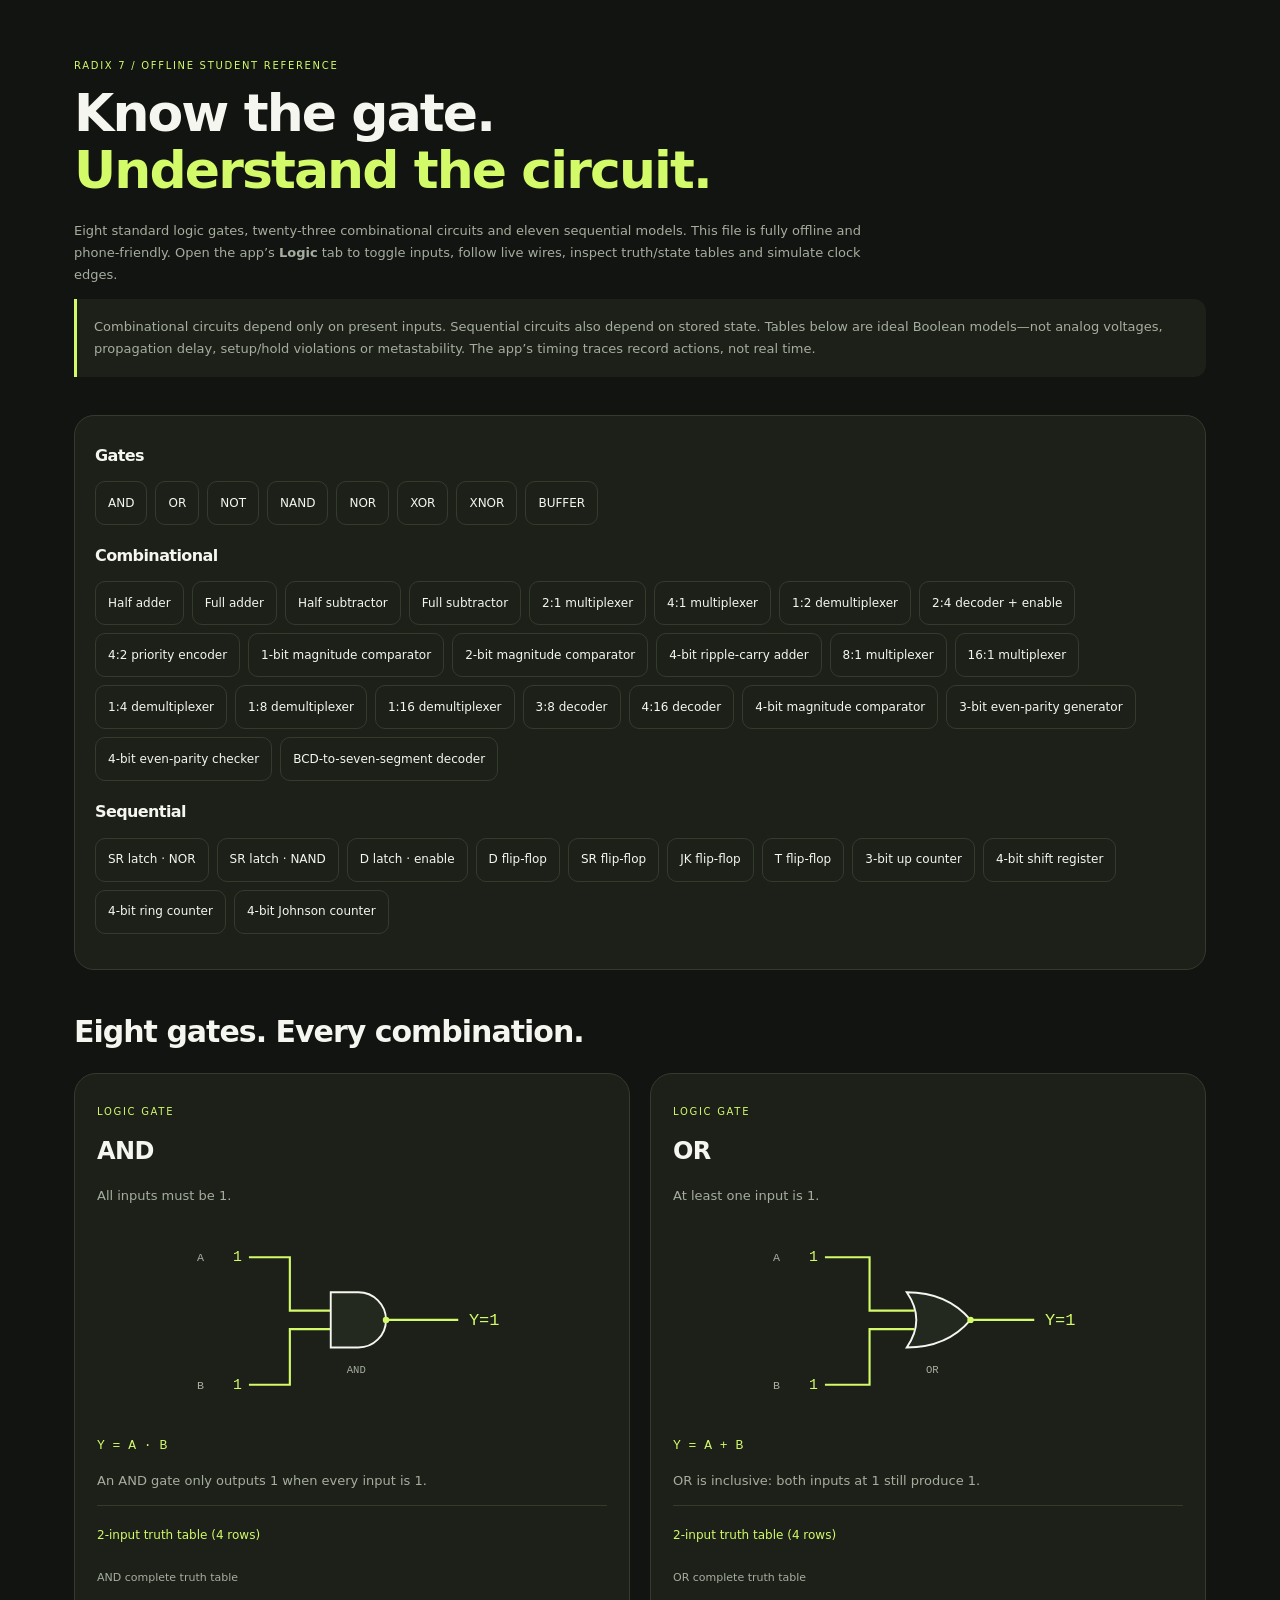
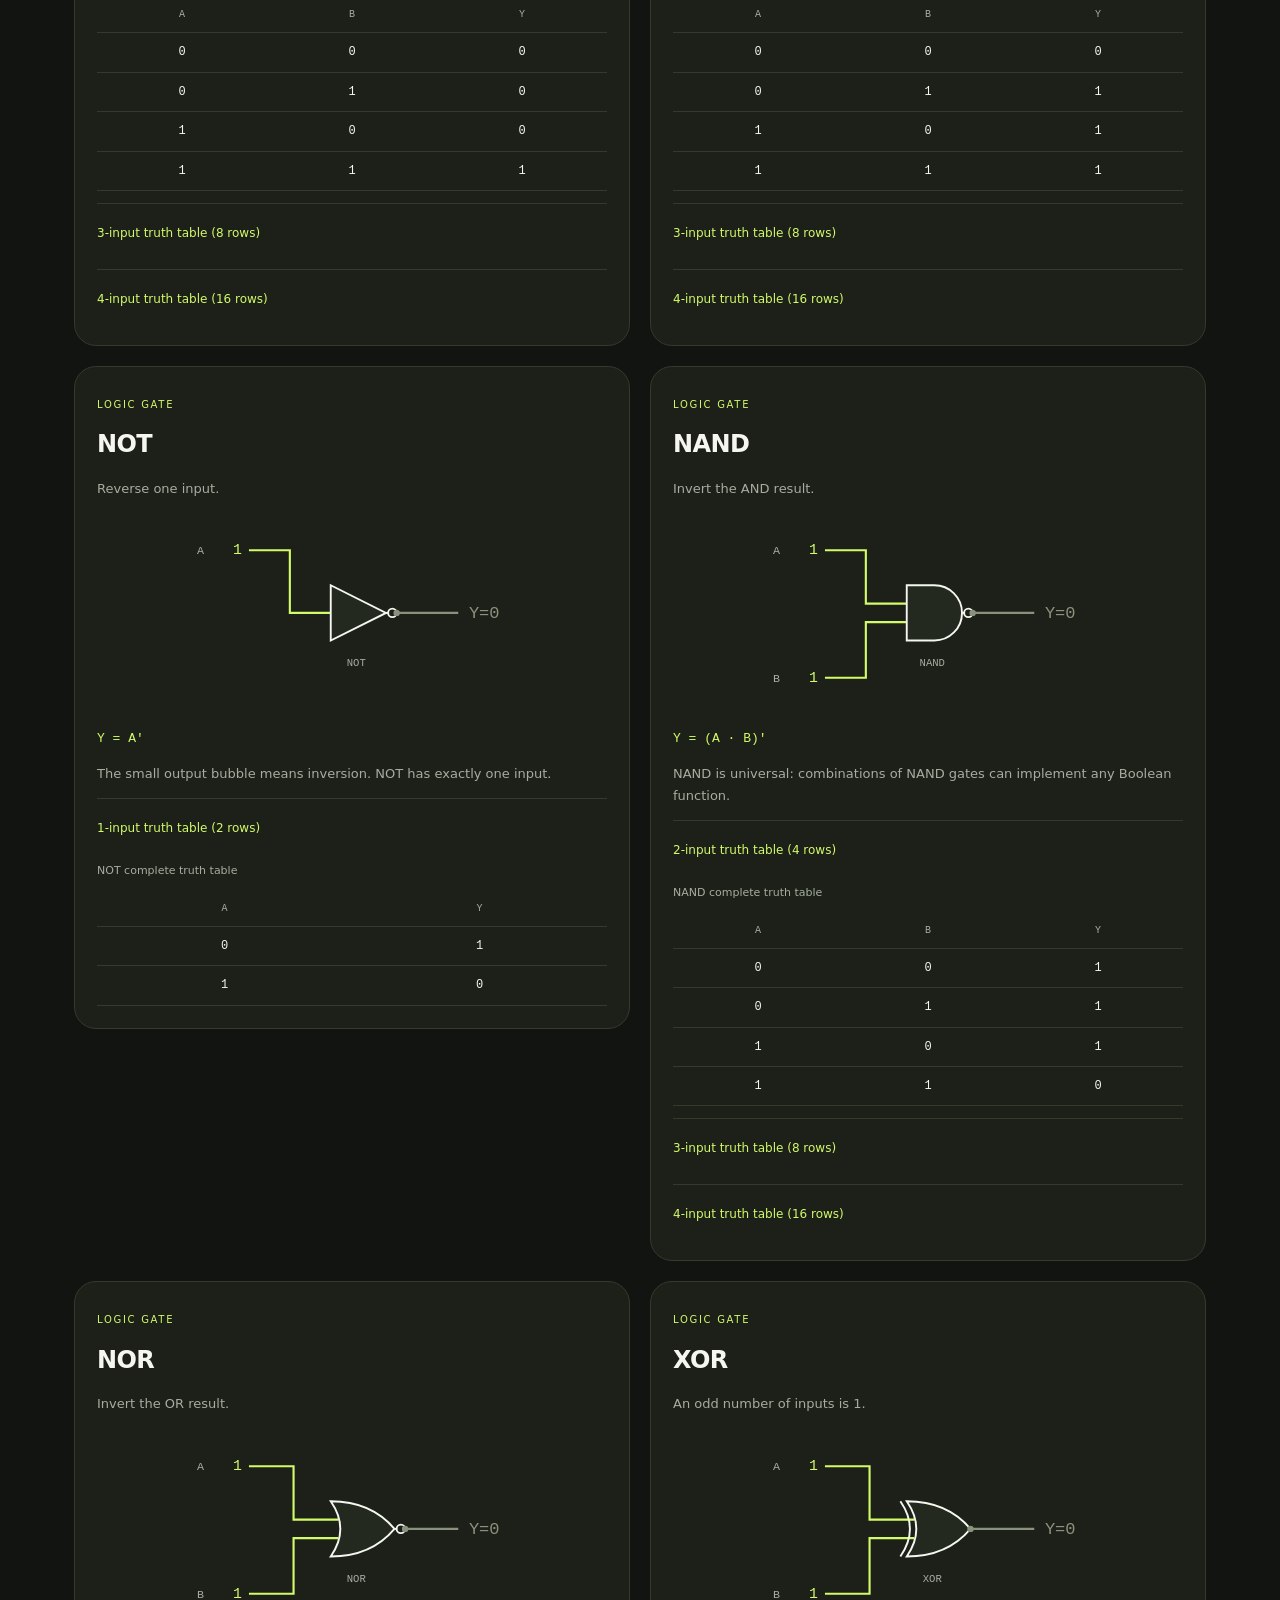
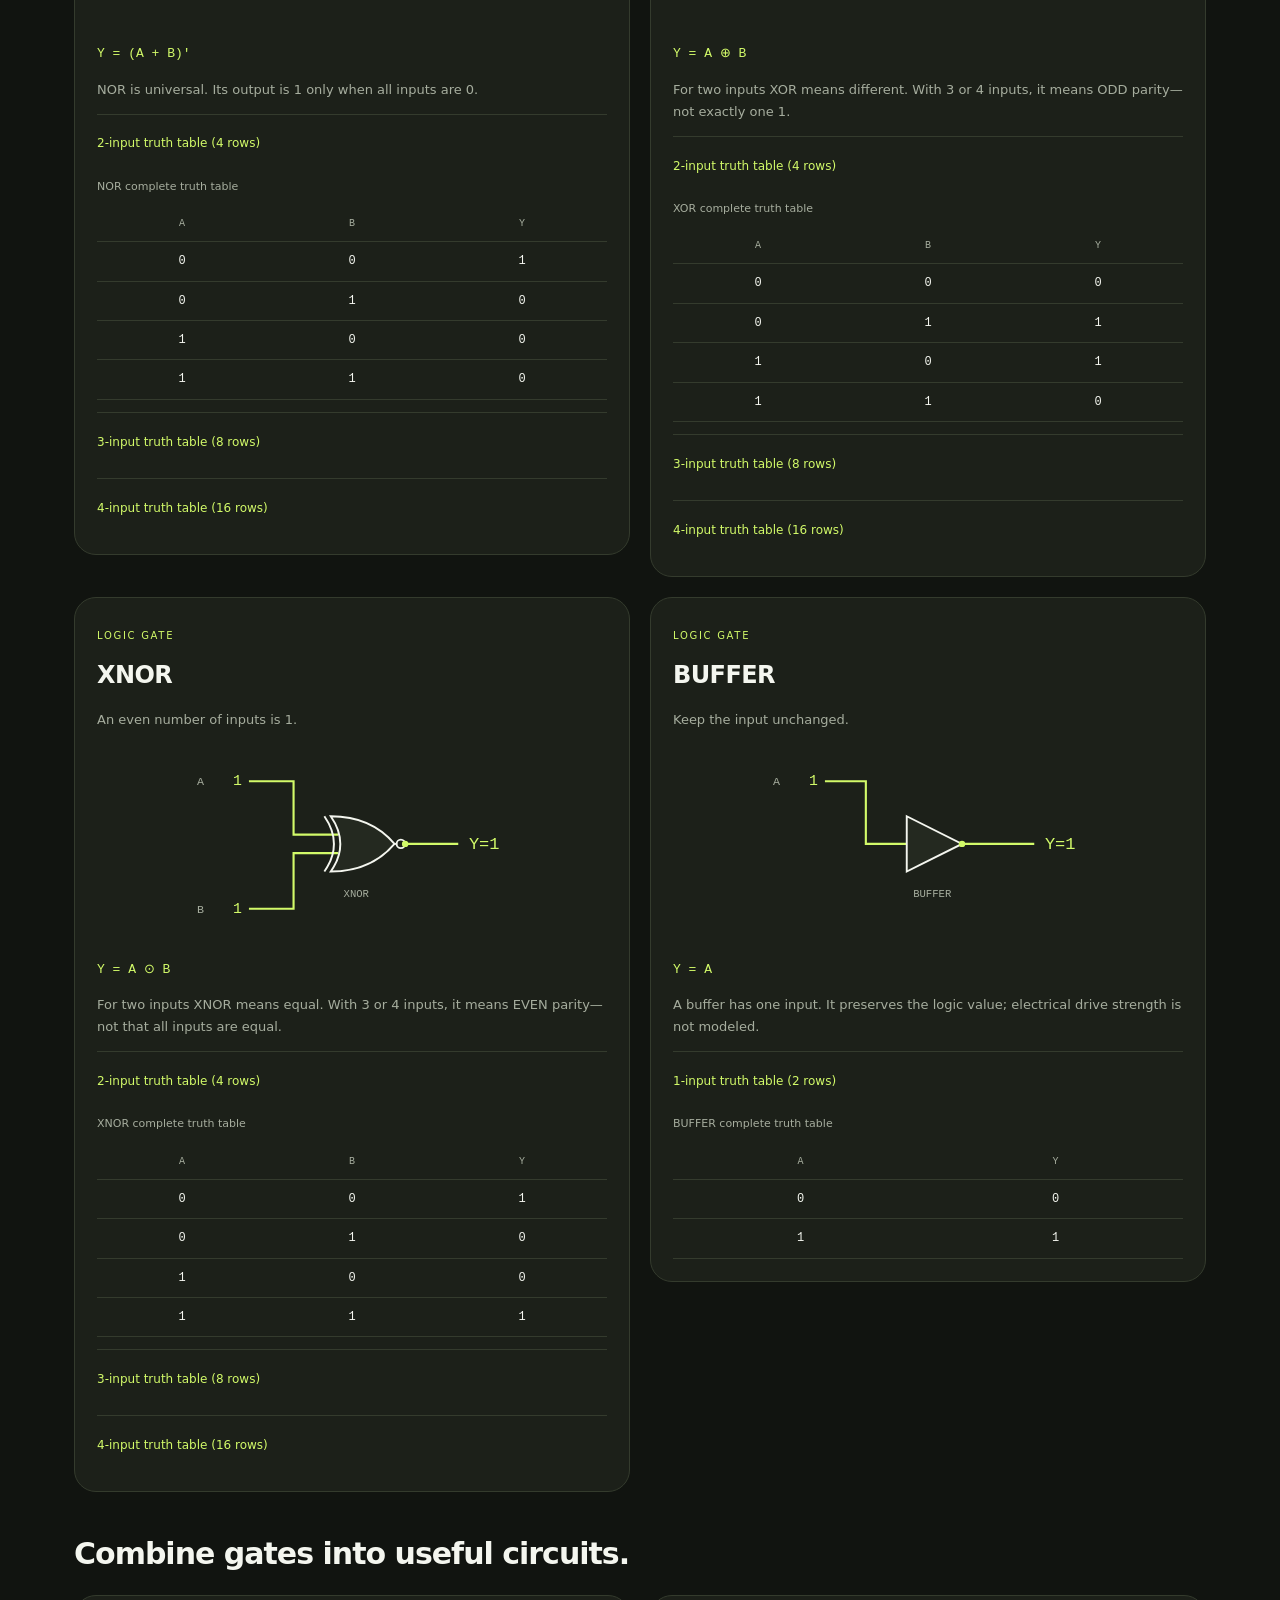
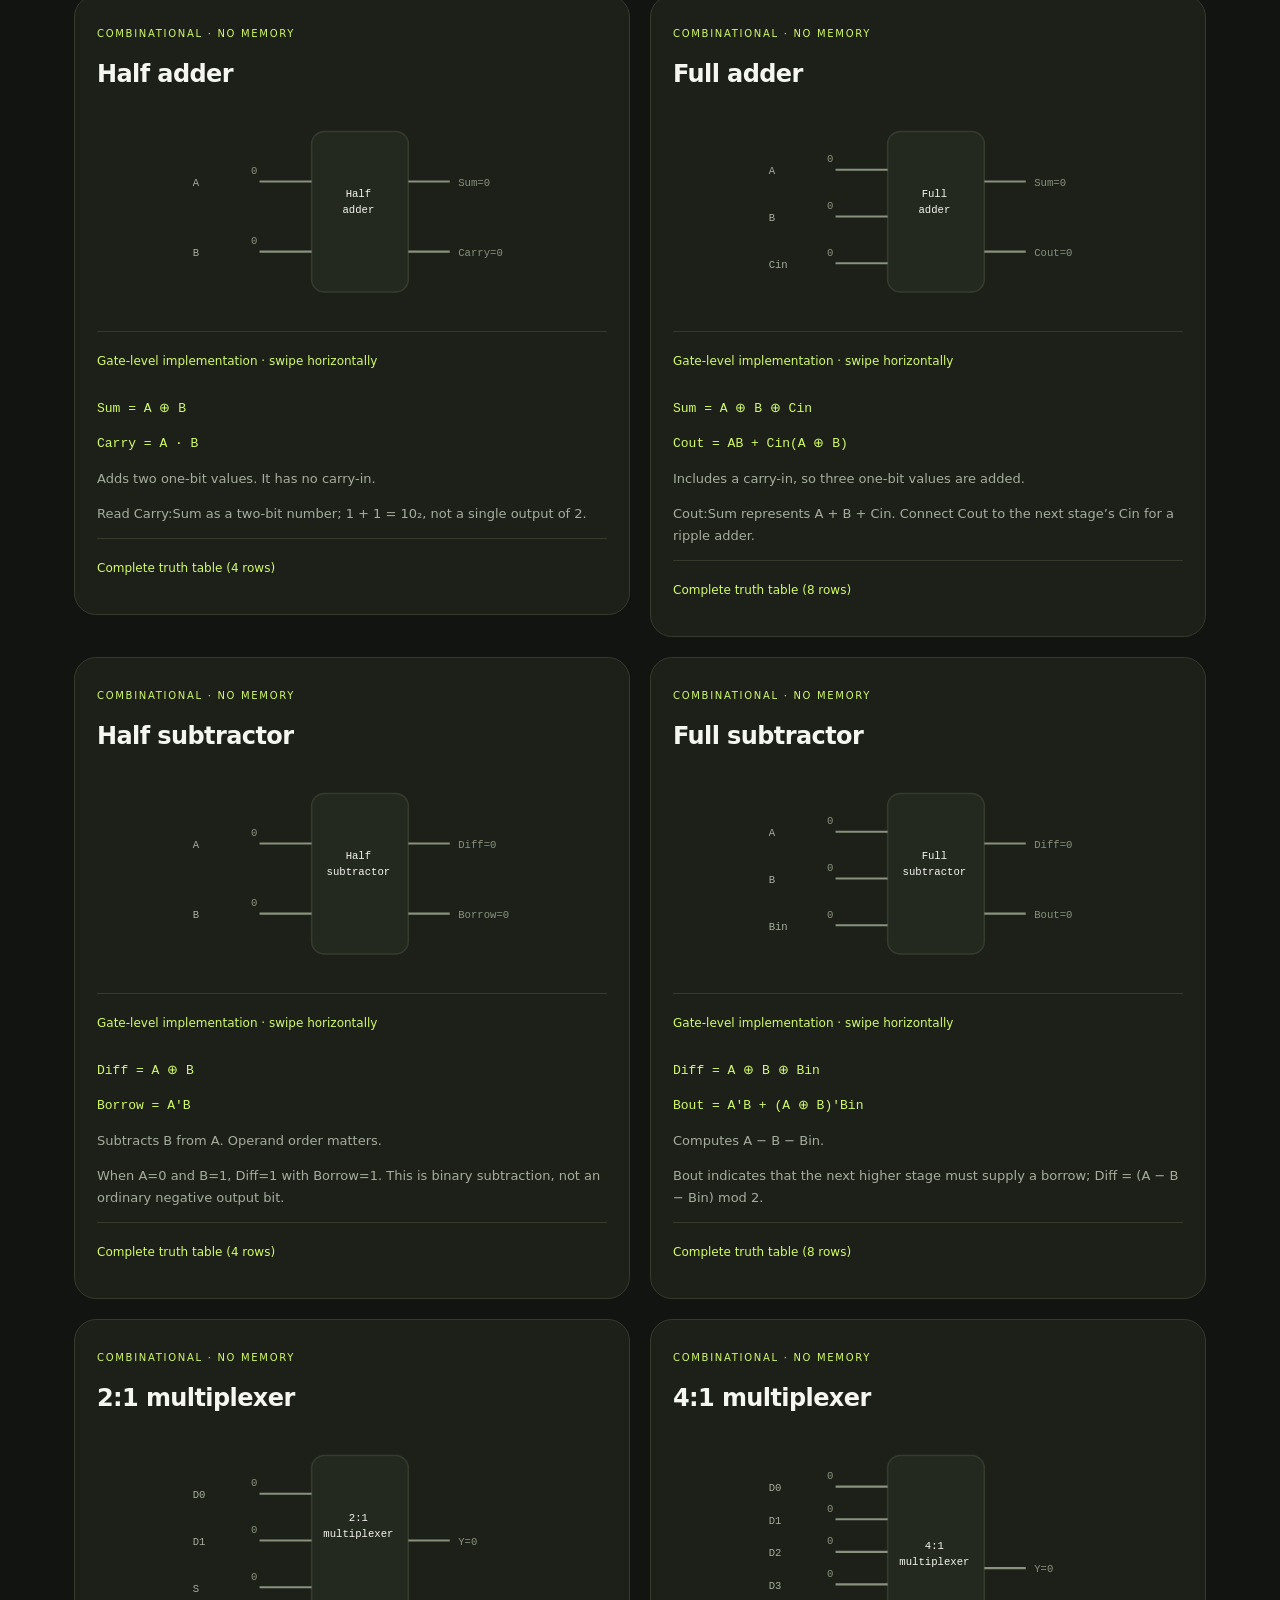
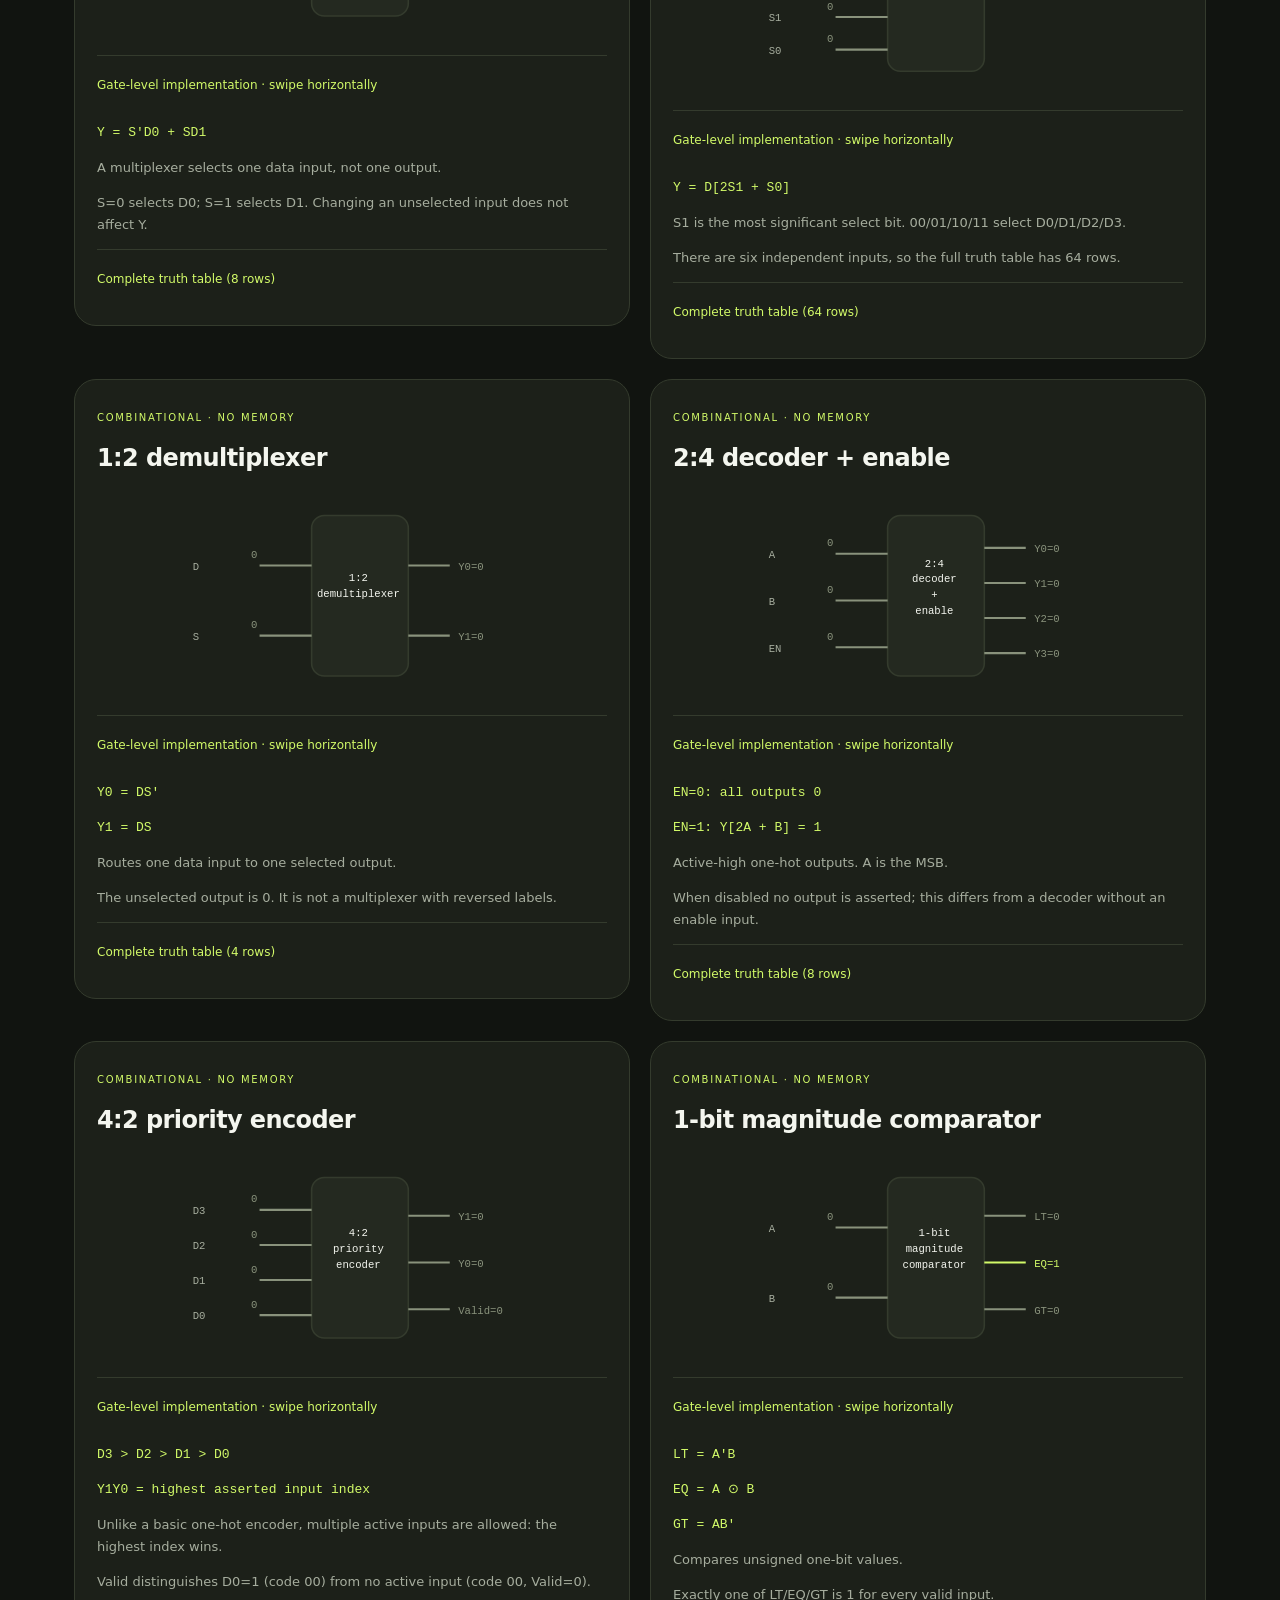
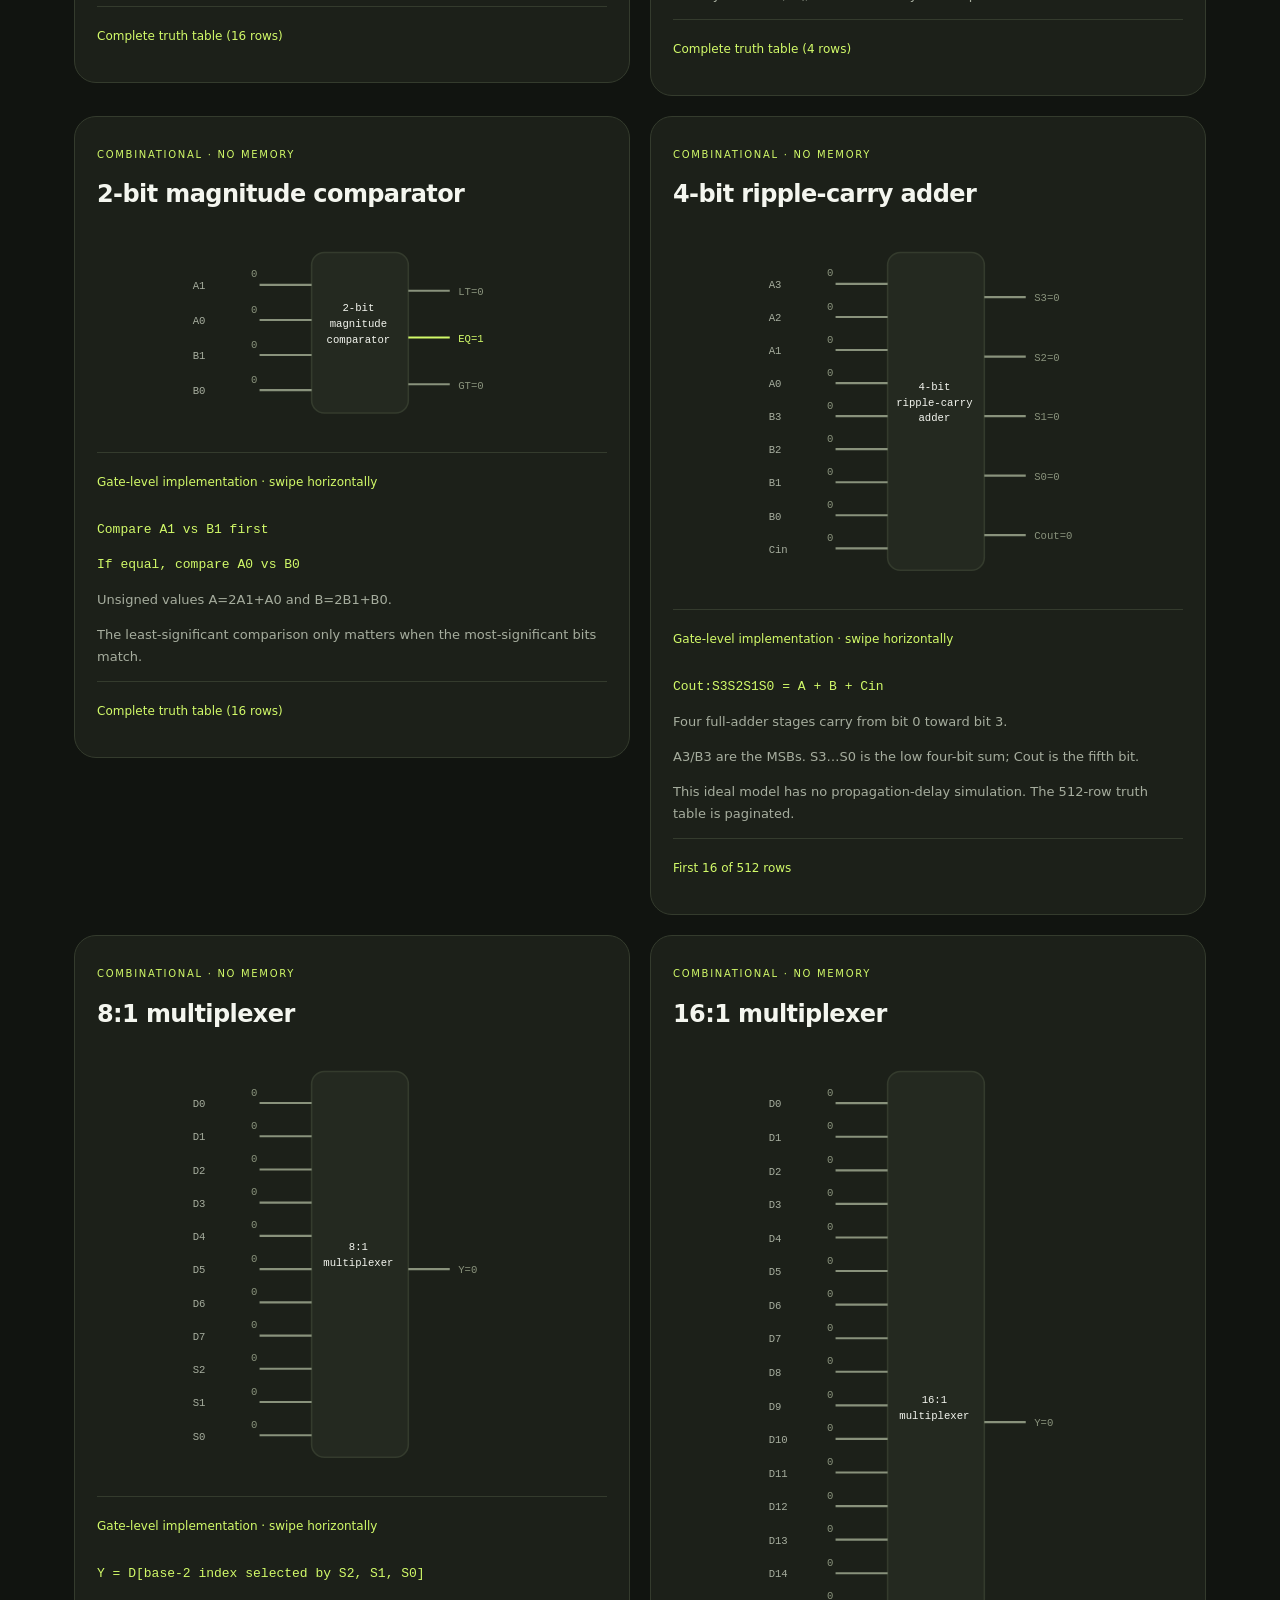
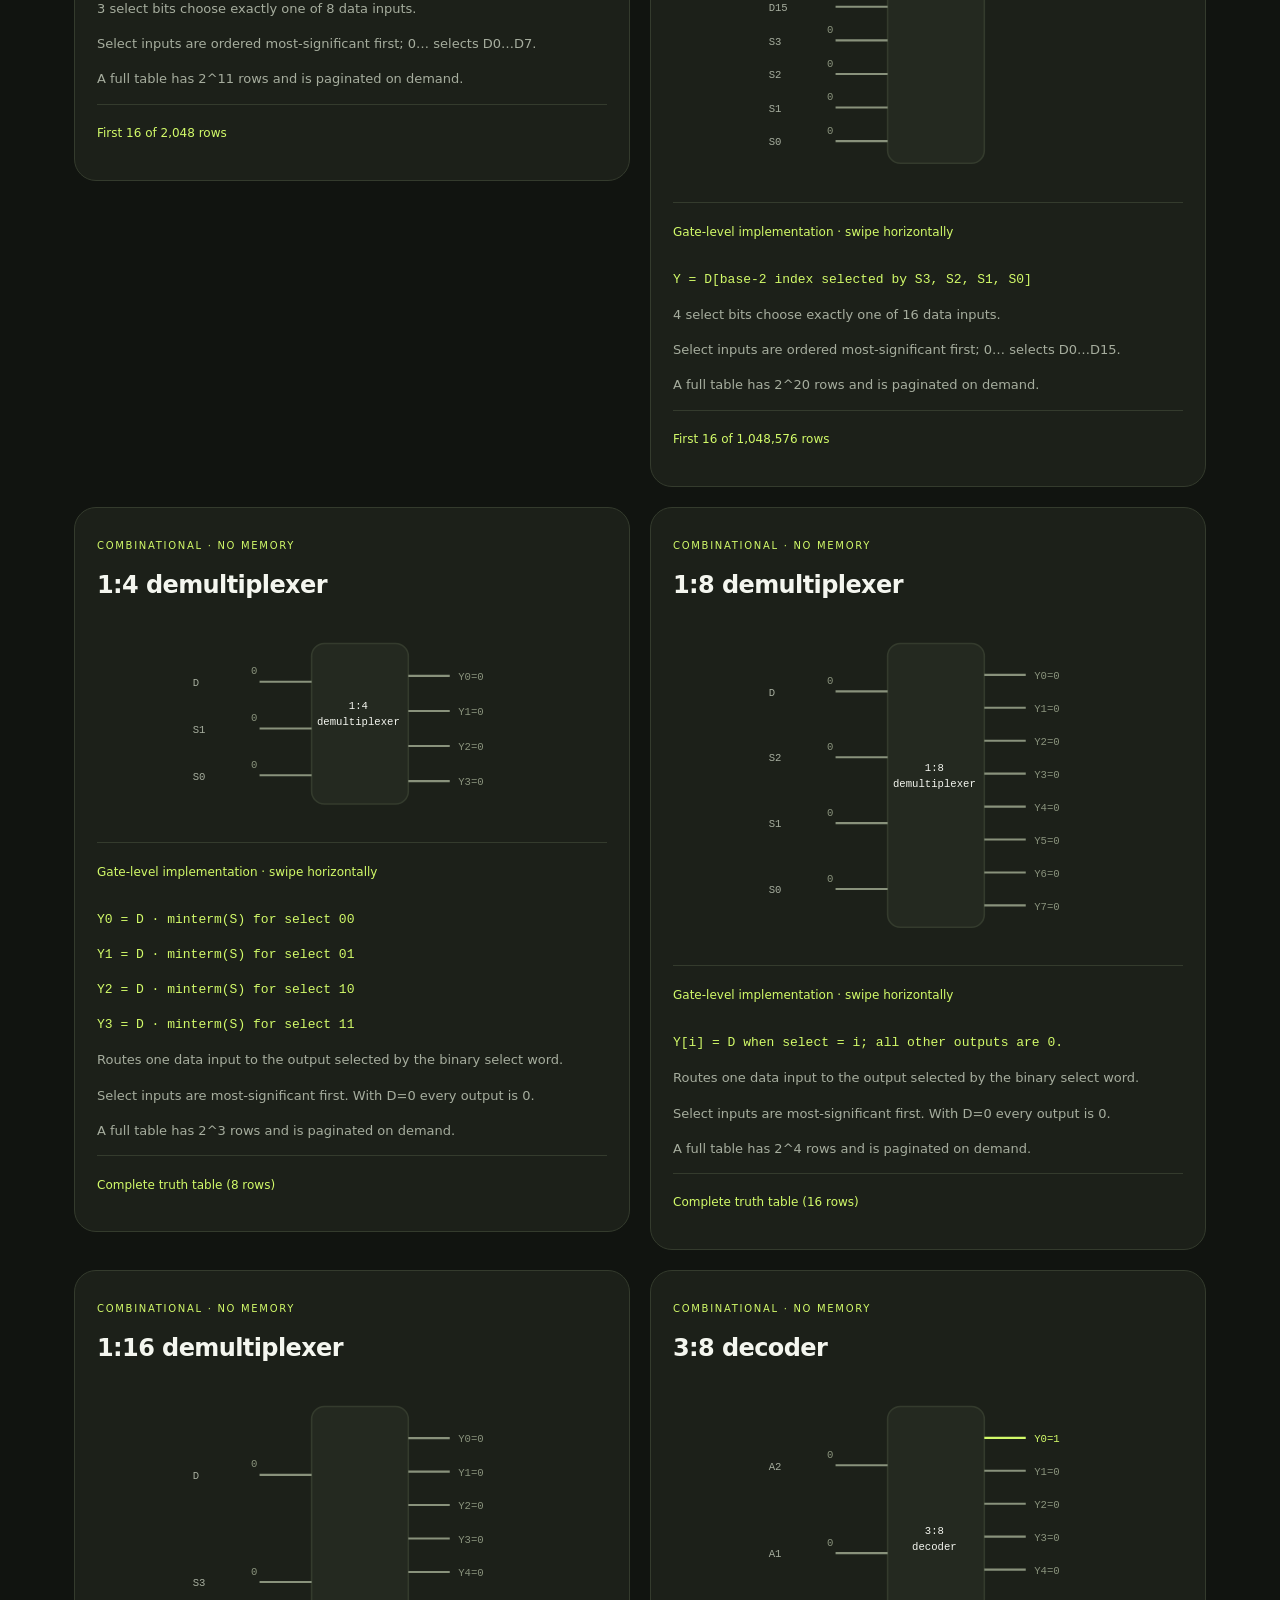
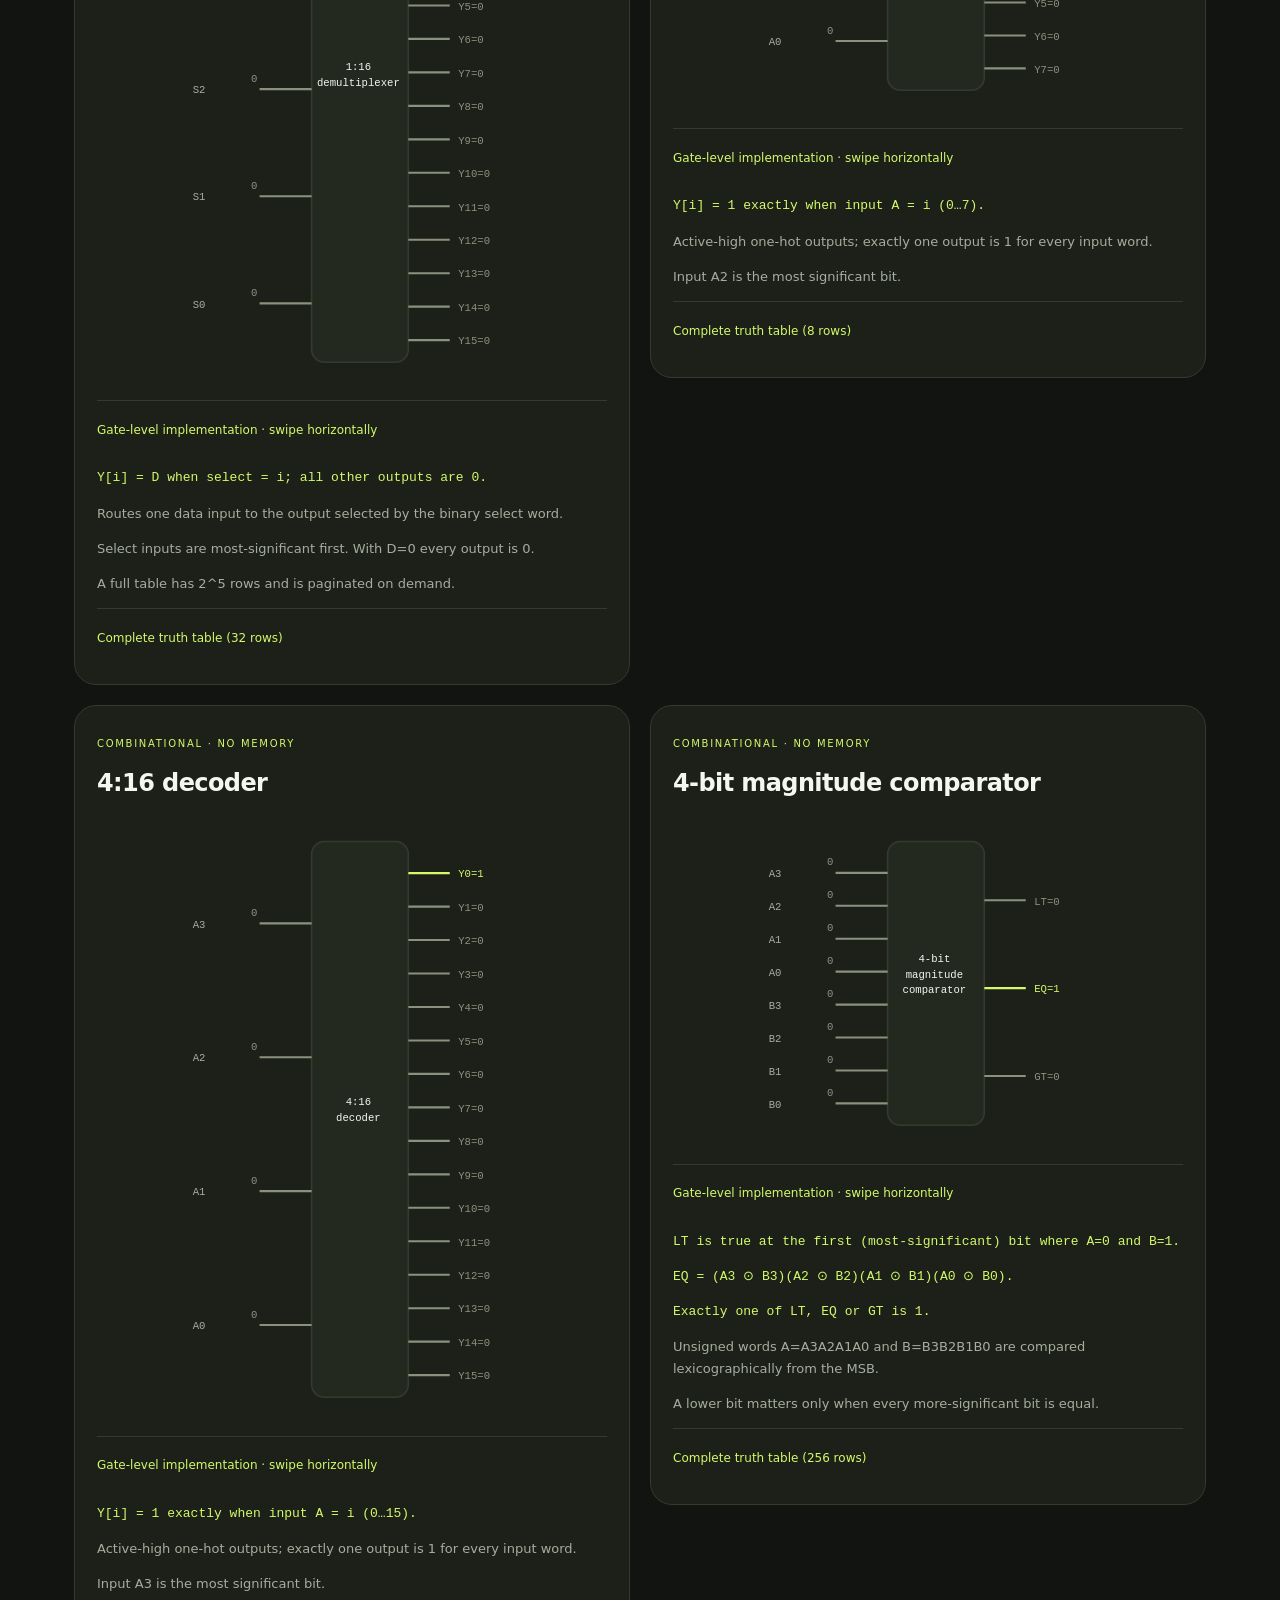
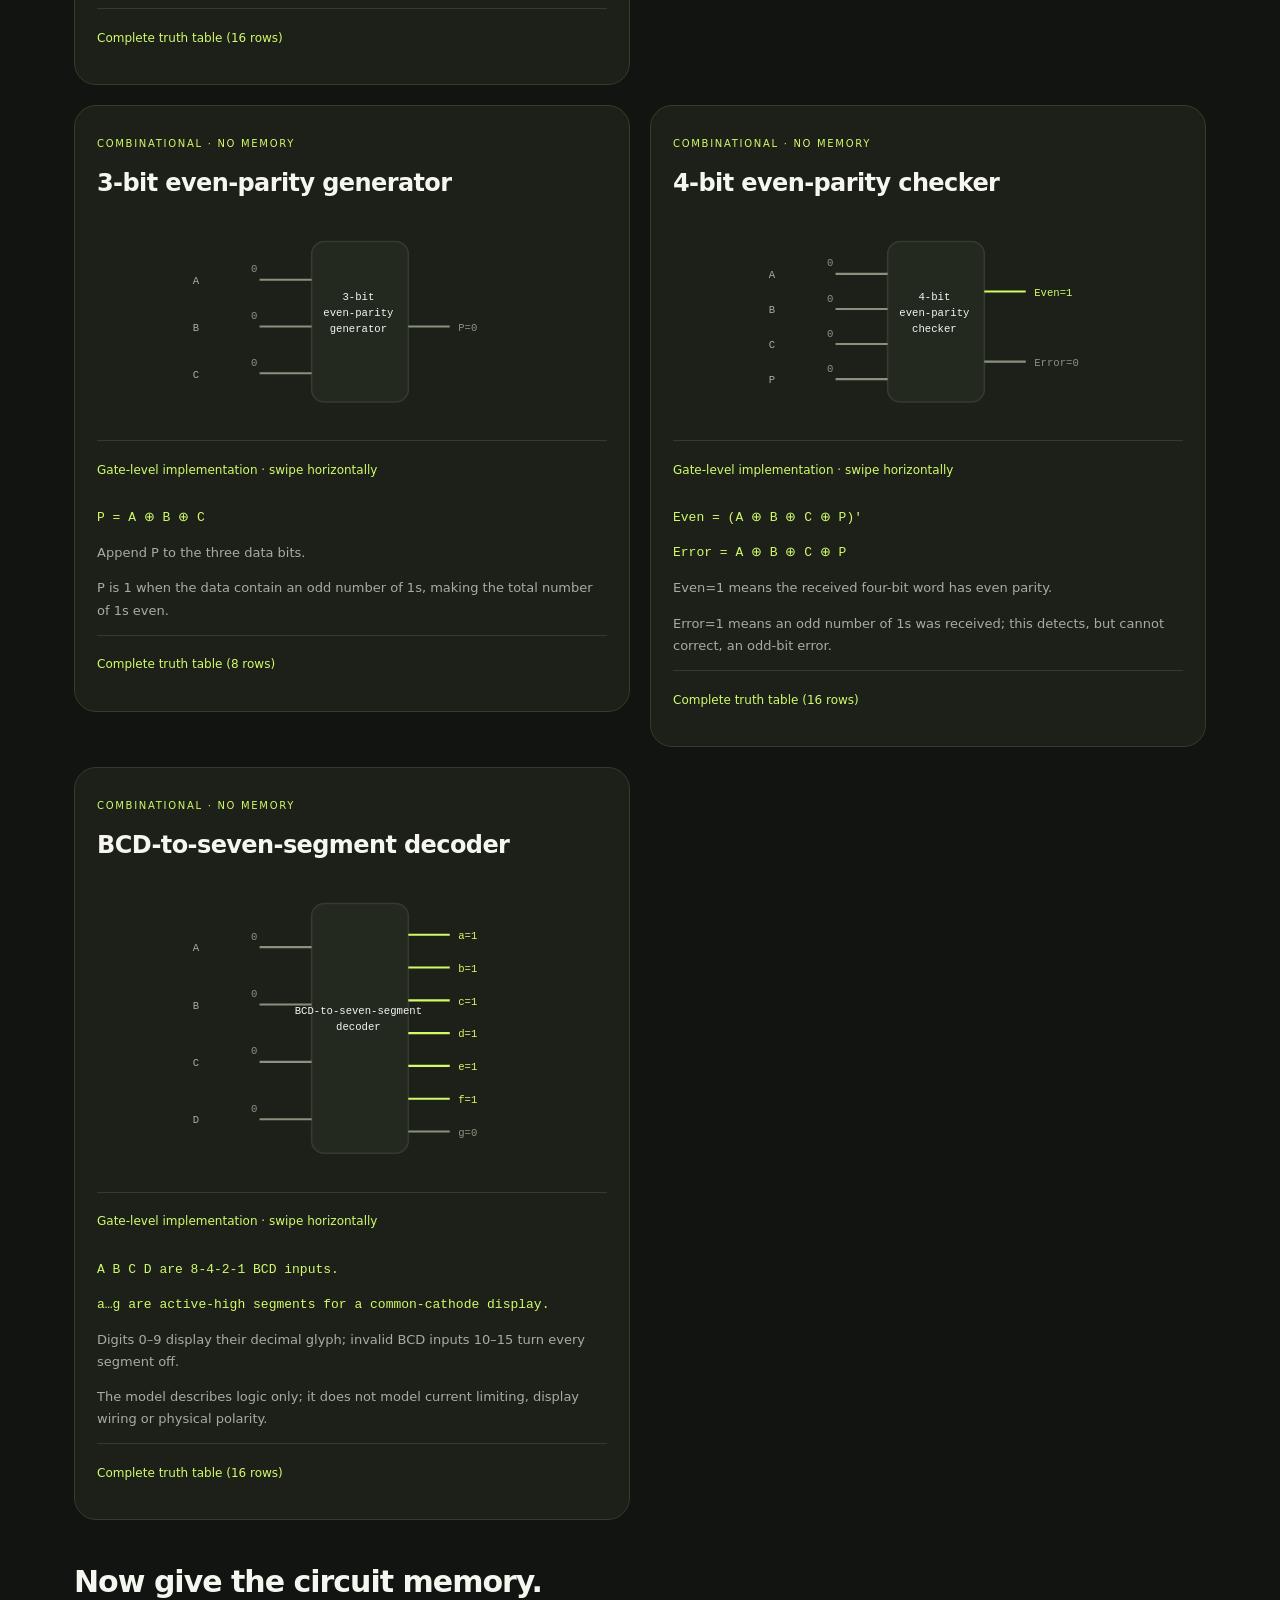
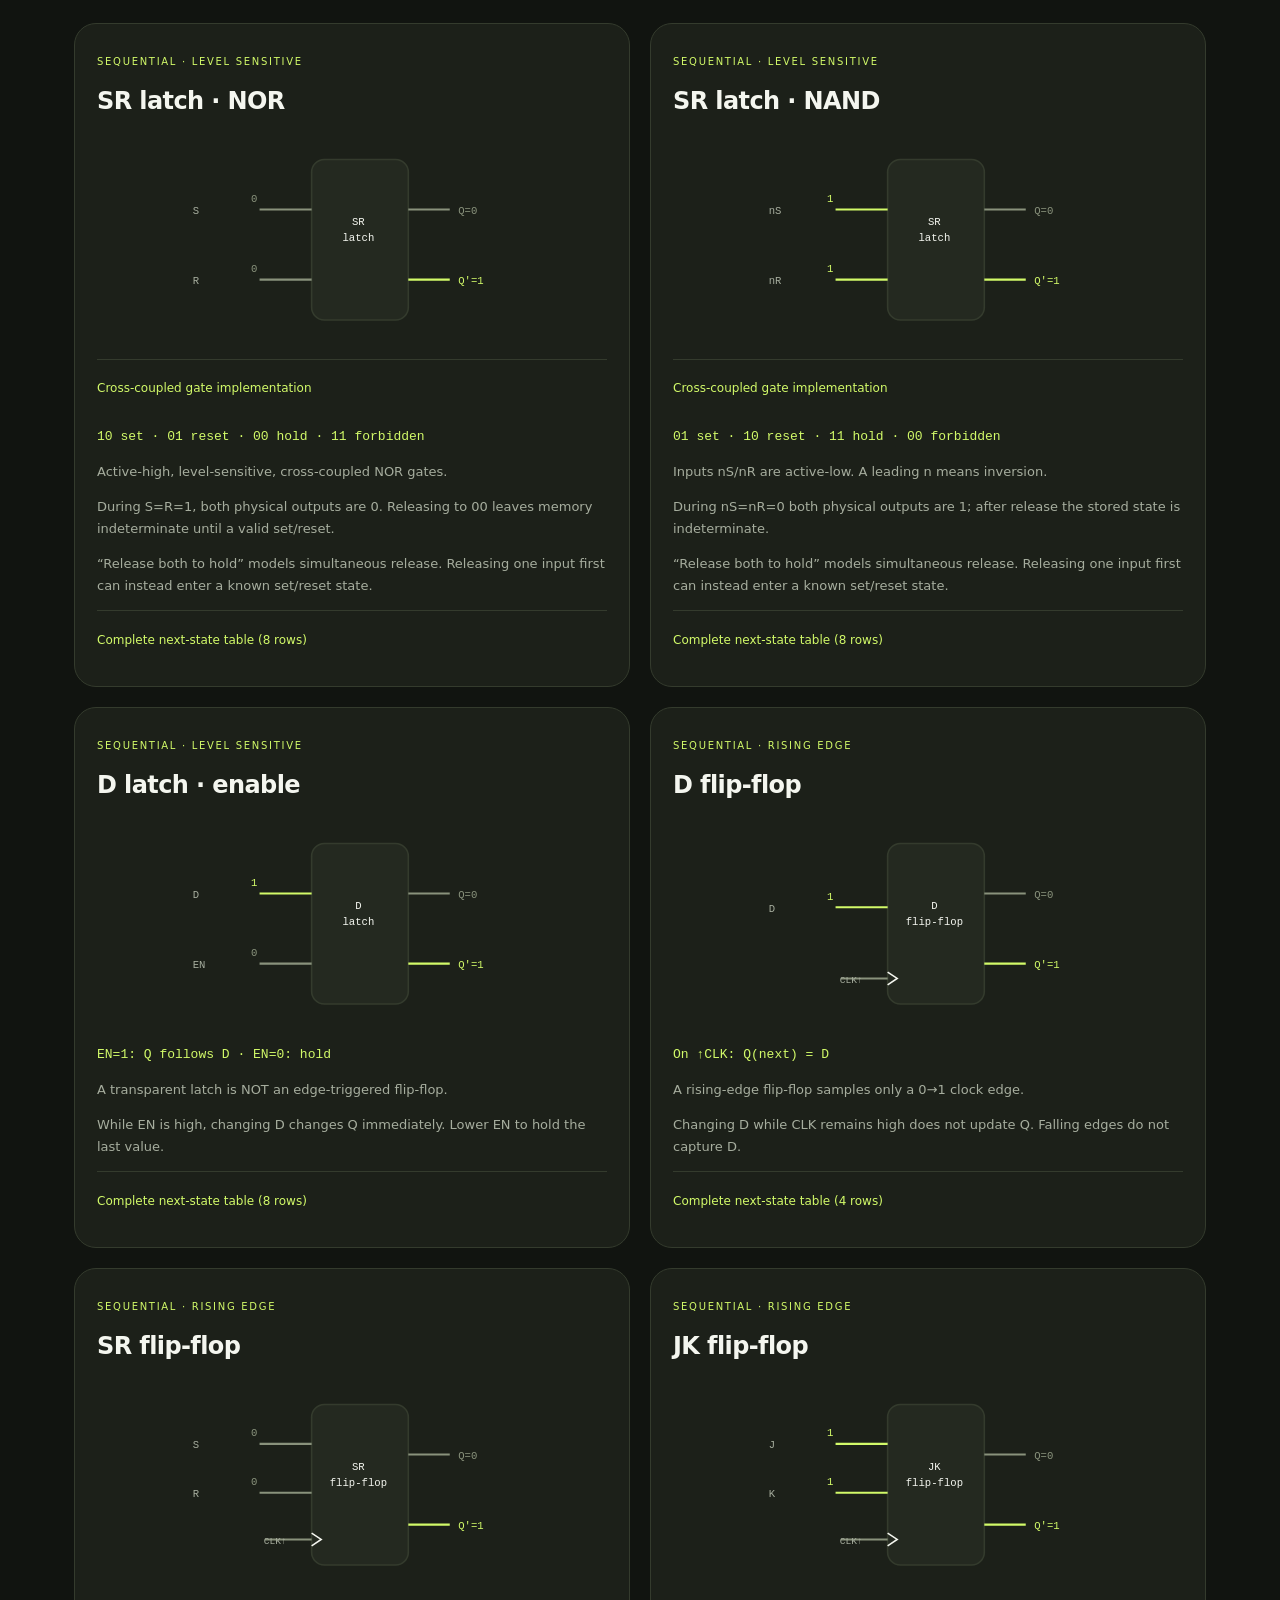
==== commit 387eba08: "feat: expand logic learning to six variables Co-authored-by: arena-agent <297053741+arena-agent@user" ====
--- a/design/DIGITAL-LOGIC-REFERENCE.html
+++ b/design/DIGITAL-LOGIC-REFERENCE.html
@@ -1,3 +1,3 @@
-<!doctype html><html lang="en"><head><meta charset="utf-8"><meta name="viewport" content="width=device-width,initial-scale=1"><title>Radix 4 — digital logic reference</title><style>
+<!doctype html><html lang="en"><head><meta charset="utf-8"><meta name="viewport" content="width=device-width,initial-scale=1"><title>Radix 7 — digital logic reference</title><style>
 :root{--bg:#111410;--surface:#1c2019;--surface2:#242920;--ink:#f4f6ef;--muted:#a6ad9e;--dim:#89927c;--line:#343b2d;--accent:#d2fa69;--pink:#f2adc9}*{box-sizing:border-box}body{margin:0;background:var(--bg);color:var(--ink);font-family:system-ui,sans-serif;line-height:1.7}main{max-width:1180px;margin:auto;padding:35px 24px 55px}header{padding:15px 0 25px}h1{font-size:clamp(32px,5vw,52px);line-height:1.1;letter-spacing:-1.9px;margin:8px 0 20px}h1 span{color:var(--accent)}h2{font-size:30px;letter-spacing:-1px;margin:36px 0 16px}h3{font-size:24px;letter-spacing:-.6px;margin:8px 0 12px}.eyebrow{font-size:10px;color:var(--accent);letter-spacing:1.7px}p{font-size:13px;color:var(--muted)}.intro{max-width:820px}.contents{padding:18px 20px;background:var(--surface);border:1px solid var(--line);border-radius:20px}.contents h3{font-size:16px}.contents nav{display:flex;flex-wrap:wrap;gap:8px;margin-bottom:17px}.contents a{display:flex;align-items:center;min-height:44px;border:1px solid var(--line);border-radius:10px;padding:8px 12px;text-decoration:none;color:var(--ink);font-size:12px}.contents a:hover{border-color:var(--accent)}.grid{display:grid;grid-template-columns:repeat(2,minmax(0,1fr));gap:20px;align-items:start}article{border:1px solid var(--line);border-radius:22px;padding:22px;background:var(--surface);min-width:0;scroll-margin-top:20px}.formula{font-family:monospace;color:var(--accent);overflow-wrap:anywhere}details{border-top:1px solid var(--line);margin-top:12px;padding-top:5px}summary{color:var(--accent);cursor:pointer;min-height:48px;display:flex;align-items:center;font-size:12px}.diagram,.table-pan{overflow-x:auto;max-width:100%;overscroll-behavior:contain}.diagram svg{width:min(100%,340px);height:auto;display:block;margin:auto}.diagram.wide svg{width:auto;max-width:none;margin:0}.table-pan table{width:100%;border-collapse:collapse;font-family:monospace;white-space:nowrap;font-size:12px;text-align:center}td,th{padding:9px 11px;border-bottom:1px solid var(--line)}th{font-size:10px;color:var(--muted);font-weight:400}caption{white-space:normal;font-family:system-ui,sans-serif;font-size:11px;color:var(--muted);text-align:left;padding:10px 0}.note{padding:17px;border-left:3px solid var(--accent);background:var(--surface);border-radius:0 12px 12px 0}footer{font-size:11px;color:var(--muted);margin-top:35px}@media(max-width:700px){main{padding:24px 17px}.grid{grid-template-columns:1fr;gap:16px}article{padding:17px}h2{font-size:26px}.contents{padding:16px}.contents nav{gap:6px}.contents a{font-size:11px}}
-</style></head><body><main><header><span class="eyebrow">RADIX 4 / OFFLINE STUDENT REFERENCE</span><h1>Know the gate.<br><span>Understand the circuit.</span></h1><p class="intro">Eight standard logic gates, twelve combinational circuits and eleven sequential models. This file is fully offline and phone-friendly. Open the app’s <strong>Logic</strong> tab to toggle inputs, follow live wires, inspect truth/state tables and simulate clock edges.</p><p class="note">Combinational circuits depend only on present inputs. Sequential circuits also depend on stored state. Tables below are ideal Boolean models—not analog voltages, propagation delay, setup/hold violations or metastability. The app’s timing traces record actions, not real time.</p></header><section class="contents"><h3>Gates</h3><nav><a href="#gate-AND">AND</a><a href="#gate-OR">OR</a><a href="#gate-NOT">NOT</a><a href="#gate-NAND">NAND</a><a href="#gate-NOR">NOR</a><a href="#gate-XOR">XOR</a><a href="#gate-XNOR">XNOR</a><a href="#gate-BUFFER">BUFFER</a></nav><h3>Combinational</h3><nav><a href="#circuit-half-adder">Half adder</a><a href="#circuit-full-adder">Full adder</a><a href="#circuit-half-subtractor">Half subtractor</a><a href="#circuit-full-subtractor">Full subtractor</a><a href="#circuit-mux-2">2:1 multiplexer</a><a href="#circuit-mux-4">4:1 multiplexer</a><a href="#circuit-demux-2">1:2 demultiplexer</a><a href="#circuit-decoder-2">2:4 decoder + enable</a><a href="#circuit-encoder-4">4:2 priority encoder</a><a href="#circuit-compare-1">1-bit magnitude comparator</a><a href="#circuit-compare-2">2-bit magnitude comparator</a><a href="#circuit-ripple-4">4-bit ripple-carry adder</a></nav><h3>Sequential</h3><nav><a href="#state-SR_NOR">SR latch · NOR</a><a href="#state-SR_NAND">SR latch · NAND</a><a href="#state-D_LATCH">D latch · enable</a><a href="#state-D_FF">D flip-flop</a><a href="#state-SR_FF">SR flip-flop</a><a href="#state-JK_FF">JK flip-flop</a><a href="#state-T_FF">T flip-flop</a><a href="#state-COUNTER_3">3-bit up counter</a><a href="#state-SHIFT_4">4-bit shift register</a><a href="#state-RING_4">4-bit ring counter</a><a href="#state-JOHNSON_4">4-bit Johnson counter</a></nav></section><h2>Eight gates. Every combination.</h2><div class="grid"><article id="gate-AND"><span class="eyebrow">LOGIC GATE</span><h3>AND</h3><p>All inputs must be 1.</p><div class="diagram"><svg xmlns="http://www.w3.org/2000/svg" viewBox="0 0 320 190" width="320" height="190" role="img" aria-label="AND gate diagram"><title>AND gate diagram</title><desc>High wires are highlighted; low wires are muted.</desc><text x="14" y="39" fill="var(--muted)" font-family="JetBrains Mono,monospace" font-size="11" text-anchor="start">A</text><text x="48" y="39" fill="var(--accent)" font-family="JetBrains Mono,monospace" font-size="14" text-anchor="start">1</text><path d="M63 35 H101.5 V85.33333333333333 H140" fill="none" stroke="var(--accent)" stroke-width="2" /><text x="14" y="159" fill="var(--muted)" font-family="JetBrains Mono,monospace" font-size="11" text-anchor="start">B</text><text x="48" y="159" fill="var(--accent)" font-family="JetBrains Mono,monospace" font-size="14" text-anchor="start">1</text><path d="M63 155 H101.5 V102.66666666666666 H140" fill="none" stroke="var(--accent)" stroke-width="2" /><g transform="translate(140 68)" fill="var(--surface2)" stroke="var(--ink)" stroke-width="1.8"><path d="M0 0 H26 A26 26 0 0 1 26 52 H0 Z"/></g><text x="164" y="144" fill="var(--muted)" font-family="JetBrains Mono,monospace" font-size="10" text-anchor="middle">AND</text><path d="M192 94 H226 V94 H260" fill="none" stroke="var(--accent)" stroke-width="2" /><circle cx="192" cy="94" r="3" fill="var(--accent)"/><text x="270" y="99" fill="var(--accent)" font-family="JetBrains Mono,monospace" font-size="16" text-anchor="start">Y=1</text></svg></div><p class="formula">Y = A · B</p><p>An AND gate only outputs 1 when every input is 1.</p><details open><summary>2-input truth table (4 rows)</summary><div class="table-pan"><table><caption>AND complete truth table</caption><thead><tr><th>A</th><th>B</th><th>Y</th></tr></thead><tbody><tr><td>0</td><td>0</td><td>0</td></tr><tr><td>0</td><td>1</td><td>0</td></tr><tr><td>1</td><td>0</td><td>0</td></tr><tr><td>1</td><td>1</td><td>1</td></tr></tbody></table></div></details><details ><summary>3-input truth table (8 rows)</summary><div class="table-pan"><table><caption>AND complete truth table</caption><thead><tr><th>A</th><th>B</th><th>C</th><th>Y</th></tr></thead><tbody><tr><td>0</td><td>0</td><td>0</td><td>0</td></tr><tr><td>0</td><td>0</td><td>1</td><td>0</td></tr><tr><td>0</td><td>1</td><td>0</td><td>0</td></tr><tr><td>0</td><td>1</td><td>1</td><td>0</td></tr><tr><td>1</td><td>0</td><td>0</td><td>0</td></tr><tr><td>1</td><td>0</td><td>1</td><td>0</td></tr><tr><td>1</td><td>1</td><td>0</td><td>0</td></tr><tr><td>1</td><td>1</td><td>1</td><td>1</td></tr></tbody></table></div></details><details ><summary>4-input truth table (16 rows)</summary><div class="table-pan"><table><caption>AND complete truth table</caption><thead><tr><th>A</th><th>B</th><th>C</th><th>D</th><th>Y</th></tr></thead><tbody><tr><td>0</td><td>0</td><td>0</td><td>0</td><td>0</td></tr><tr><td>0</td><td>0</td><td>0</td><td>1</td><td>0</td></tr><tr><td>0</td><td>0</td><td>1</td><td>0</td><td>0</td></tr><tr><td>0</td><td>0</td><td>1</td><td>1</td><td>0</td></tr><tr><td>0</td><td>1</td><td>0</td><td>0</td><td>0</td></tr><tr><td>0</td><td>1</td><td>0</td><td>1</td><td>0</td></tr><tr><td>0</td><td>1</td><td>1</td><td>0</td><td>0</td></tr><tr><td>0</td><td>1</td><td>1</td><td>1</td><td>0</td></tr><tr><td>1</td><td>0</td><td>0</td><td>0</td><td>0</td></tr><tr><td>1</td><td>0</td><td>0</td><td>1</td><td>0</td></tr><tr><td>1</td><td>0</td><td>1</td><td>0</td><td>0</td></tr><tr><td>1</td><td>0</td><td>1</td><td>1</td><td>0</td></tr><tr><td>1</td><td>1</td><td>0</td><td>0</td><td>0</td></tr><tr><td>1</td><td>1</td><td>0</td><td>1</td><td>0</td></tr><tr><td>1</td><td>1</td><td>1</td><td>0</td><td>0</td></tr><tr><td>1</td><td>1</td><td>1</td><td>1</td><td>1</td></tr></tbody></table></div></details></article><article id="gate-OR"><span class="eyebrow">LOGIC GATE</span><h3>OR</h3><p>At least one input is 1.</p><div class="diagram"><svg xmlns="http://www.w3.org/2000/svg" viewBox="0 0 320 190" width="320" height="190" role="img" aria-label="OR gate diagram"><title>OR gate diagram</title><desc>High wires are highlighted; low wires are muted.</desc><text x="14" y="39" fill="var(--muted)" font-family="JetBrains Mono,monospace" font-size="11" text-anchor="start">A</text><text x="48" y="39" fill="var(--accent)" font-family="JetBrains Mono,monospace" font-size="14" text-anchor="start">1</text><path d="M63 35 H105 V85.33333333333333 H147" fill="none" stroke="var(--accent)" stroke-width="2" /><text x="14" y="159" fill="var(--muted)" font-family="JetBrains Mono,monospace" font-size="11" text-anchor="start">B</text><text x="48" y="159" fill="var(--accent)" font-family="JetBrains Mono,monospace" font-size="14" text-anchor="start">1</text><path d="M63 155 H105 V102.66666666666666 H147" fill="none" stroke="var(--accent)" stroke-width="2" /><g transform="translate(140 68)" fill="var(--surface2)" stroke="var(--ink)" stroke-width="1.8"><path d="M0 0 Q18 26 0 52 Q38 52 60 26 Q38 0 0 0 Z"/></g><text x="164" y="144" fill="var(--muted)" font-family="JetBrains Mono,monospace" font-size="10" text-anchor="middle">OR</text><path d="M200 94 H230 V94 H260" fill="none" stroke="var(--accent)" stroke-width="2" /><circle cx="200" cy="94" r="3" fill="var(--accent)"/><text x="270" y="99" fill="var(--accent)" font-family="JetBrains Mono,monospace" font-size="16" text-anchor="start">Y=1</text></svg></div><p class="formula">Y = A + B</p><p>OR is inclusive: both inputs at 1 still produce 1.</p><details open><summary>2-input truth table (4 rows)</summary><div class="table-pan"><table><caption>OR complete truth table</caption><thead><tr><th>A</th><th>B</th><th>Y</th></tr></thead><tbody><tr><td>0</td><td>0</td><td>0</td></tr><tr><td>0</td><td>1</td><td>1</td></tr><tr><td>1</td><td>0</td><td>1</td></tr><tr><td>1</td><td>1</td><td>1</td></tr></tbody></table></div></details><details ><summary>3-input truth table (8 rows)</summary><div class="table-pan"><table><caption>OR complete truth table</caption><thead><tr><th>A</th><th>B</th><th>C</th><th>Y</th></tr></thead><tbody><tr><td>0</td><td>0</td><td>0</td><td>0</td></tr><tr><td>0</td><td>0</td><td>1</td><td>1</td></tr><tr><td>0</td><td>1</td><td>0</td><td>1</td></tr><tr><td>0</td><td>1</td><td>1</td><td>1</td></tr><tr><td>1</td><td>0</td><td>0</td><td>1</td></tr><tr><td>1</td><td>0</td><td>1</td><td>1</td></tr><tr><td>1</td><td>1</td><td>0</td><td>1</td></tr><tr><td>1</td><td>1</td><td>1</td><td>1</td></tr></tbody></table></div></details><details ><summary>4-input truth table (16 rows)</summary><div class="table-pan"><table><caption>OR complete truth table</caption><thead><tr><th>A</th><th>B</th><th>C</th><th>D</th><th>Y</th></tr></thead><tbody><tr><td>0</td><td>0</td><td>0</td><td>0</td><td>0</td></tr><tr><td>0</td><td>0</td><td>0</td><td>1</td><td>1</td></tr><tr><td>0</td><td>0</td><td>1</td><td>0</td><td>1</td></tr><tr><td>0</td><td>0</td><td>1</td><td>1</td><td>1</td></tr><tr><td>0</td><td>1</td><td>0</td><td>0</td><td>1</td></tr><tr><td>0</td><td>1</td><td>0</td><td>1</td><td>1</td></tr><tr><td>0</td><td>1</td><td>1</td><td>0</td><td>1</td></tr><tr><td>0</td><td>1</td><td>1</td><td>1</td><td>1</td></tr><tr><td>1</td><td>0</td><td>0</td><td>0</td><td>1</td></tr><tr><td>1</td><td>0</td><td>0</td><td>1</td><td>1</td></tr><tr><td>1</td><td>0</td><td>1</td><td>0</td><td>1</td></tr><tr><td>1</td><td>0</td><td>1</td><td>1</td><td>1</td></tr><tr><td>1</td><td>1</td><td>0</td><td>0</td><td>1</td></tr><tr><td>1</td><td>1</td><td>0</td><td>1</td><td>1</td></tr><tr><td>1</td><td>1</td><td>1</td><td>0</td><td>1</td></tr><tr><td>1</td><td>1</td><td>1</td><td>1</td><td>1</td></tr></tbody></table></div></details></article><article id="gate-NOT"><span class="eyebrow">LOGIC GATE</span><h3>NOT</h3><p>Reverse one input.</p><div class="diagram"><svg xmlns="http://www.w3.org/2000/svg" viewBox="0 0 320 190" width="320" height="190" role="img" aria-label="NOT gate diagram"><title>NOT gate diagram</title><desc>High wires are highlighted; low wires are muted.</desc><text x="14" y="39" fill="var(--muted)" font-family="JetBrains Mono,monospace" font-size="11" text-anchor="start">A</text><text x="48" y="39" fill="var(--accent)" font-family="JetBrains Mono,monospace" font-size="14" text-anchor="start">1</text><path d="M63 35 H101.5 V94 H140" fill="none" stroke="var(--accent)" stroke-width="2" /><g transform="translate(140 68)" fill="var(--surface2)" stroke="var(--ink)" stroke-width="1.8"><path d="M0 0 L52 26 L0 52 Z"/><path d="M52 26 h2"/><circle cx="58" cy="26" r="4" fill="var(--surface)"/></g><text x="164" y="144" fill="var(--muted)" font-family="JetBrains Mono,monospace" font-size="10" text-anchor="middle">NOT</text><path d="M202 94 H231 V94 H260" fill="none" stroke="var(--dim)" stroke-width="2" /><circle cx="202" cy="94" r="3" fill="var(--dim)"/><text x="270" y="99" fill="var(--dim)" font-family="JetBrains Mono,monospace" font-size="16" text-anchor="start">Y=0</text></svg></div><p class="formula">Y = A&#39;</p><p>The small output bubble means inversion. NOT has exactly one input.</p><details open><summary>1-input truth table (2 rows)</summary><div class="table-pan"><table><caption>NOT complete truth table</caption><thead><tr><th>A</th><th>Y</th></tr></thead><tbody><tr><td>0</td><td>1</td></tr><tr><td>1</td><td>0</td></tr></tbody></table></div></details></article><article id="gate-NAND"><span class="eyebrow">LOGIC GATE</span><h3>NAND</h3><p>Invert the AND result.</p><div class="diagram"><svg xmlns="http://www.w3.org/2000/svg" viewBox="0 0 320 190" width="320" height="190" role="img" aria-label="NAND gate diagram"><title>NAND gate diagram</title><desc>High wires are highlighted; low wires are muted.</desc><text x="14" y="39" fill="var(--muted)" font-family="JetBrains Mono,monospace" font-size="11" text-anchor="start">A</text><text x="48" y="39" fill="var(--accent)" font-family="JetBrains Mono,monospace" font-size="14" text-anchor="start">1</text><path d="M63 35 H101.5 V85.33333333333333 H140" fill="none" stroke="var(--accent)" stroke-width="2" /><text x="14" y="159" fill="var(--muted)" font-family="JetBrains Mono,monospace" font-size="11" text-anchor="start">B</text><text x="48" y="159" fill="var(--accent)" font-family="JetBrains Mono,monospace" font-size="14" text-anchor="start">1</text><path d="M63 155 H101.5 V102.66666666666666 H140" fill="none" stroke="var(--accent)" stroke-width="2" /><g transform="translate(140 68)" fill="var(--surface2)" stroke="var(--ink)" stroke-width="1.8"><path d="M0 0 H26 A26 26 0 0 1 26 52 H0 Z"/><path d="M52 26 h2"/><circle cx="58" cy="26" r="4" fill="var(--surface)"/></g><text x="164" y="144" fill="var(--muted)" font-family="JetBrains Mono,monospace" font-size="10" text-anchor="middle">NAND</text><path d="M202 94 H231 V94 H260" fill="none" stroke="var(--dim)" stroke-width="2" /><circle cx="202" cy="94" r="3" fill="var(--dim)"/><text x="270" y="99" fill="var(--dim)" font-family="JetBrains Mono,monospace" font-size="16" text-anchor="start">Y=0</text></svg></div><p class="formula">Y = (A · B)&#39;</p><p>NAND is universal: combinations of NAND gates can implement any Boolean function.</p><details open><summary>2-input truth table (4 rows)</summary><div class="table-pan"><table><caption>NAND complete truth table</caption><thead><tr><th>A</th><th>B</th><th>Y</th></tr></thead><tbody><tr><td>0</td><td>0</td><td>1</td></tr><tr><td>0</td><td>1</td><td>1</td></tr><tr><td>1</td><td>0</td><td>1</td></tr><tr><td>1</td><td>1</td><td>0</td></tr></tbody></table></div></details><details ><summary>3-input truth table (8 rows)</summary><div class="table-pan"><table><caption>NAND complete truth table</caption><thead><tr><th>A</th><th>B</th><th>C</th><th>Y</th></tr></thead><tbody><tr><td>0</td><td>0</td><td>0</td><td>1</td></tr><tr><td>0</td><td>0</td><td>1</td><td>1</td></tr><tr><td>0</td><td>1</td><td>0</td><td>1</td></tr><tr><td>0</td><td>1</td><td>1</td><td>1</td></tr><tr><td>1</td><td>0</td><td>0</td><td>1</td></tr><tr><td>1</td><td>0</td><td>1</td><td>1</td></tr><tr><td>1</td><td>1</td><td>0</td><td>1</td></tr><tr><td>1</td><td>1</td><td>1</td><td>0</td></tr></tbody></table></div></details><details ><summary>4-input truth table (16 rows)</summary><div class="table-pan"><table><caption>NAND complete truth table</caption><thead><tr><th>A</th><th>B</th><th>C</th><th>D</th><th>Y</th></tr></thead><tbody><tr><td>0</td><td>0</td><td>0</td><td>0</td><td>1</td></tr><tr><td>0</td><td>0</td><td>0</td><td>1</td><td>1</td></tr><tr><td>0</td><td>0</td><td>1</td><td>0</td><td>1</td></tr><tr><td>0</td><td>0</td><td>1</td><td>1</td><td>1</td></tr><tr><td>0</td><td>1</td><td>0</td><td>0</td><td>1</td></tr><tr><td>0</td><td>1</td><td>0</td><td>1</td><td>1</td></tr><tr><td>0</td><td>1</td><td>1</td><td>0</td><td>1</td></tr><tr><td>0</td><td>1</td><td>1</td><td>1</td><td>1</td></tr><tr><td>1</td><td>0</td><td>0</td><td>0</td><td>1</td></tr><tr><td>1</td><td>0</td><td>0</td><td>1</td><td>1</td></tr><tr><td>1</td><td>0</td><td>1</td><td>0</td><td>1</td></tr><tr><td>1</td><td>0</td><td>1</td><td>1</td><td>1</td></tr><tr><td>1</td><td>1</td><td>0</td><td>0</td><td>1</td></tr><tr><td>1</td><td>1</td><td>0</td><td>1</td><td>1</td></tr><tr><td>1</td><td>1</td><td>1</td><td>0</td><td>1</td></tr><tr><td>1</td><td>1</td><td>1</td><td>1</td><td>0</td></tr></tbody></table></div></details></article><article id="gate-NOR"><span class="eyebrow">LOGIC GATE</span><h3>NOR</h3><p>Invert the OR result.</p><div class="diagram"><svg xmlns="http://www.w3.org/2000/svg" viewBox="0 0 320 190" width="320" height="190" role="img" aria-label="NOR gate diagram"><title>NOR gate diagram</title><desc>High wires are highlighted; low wires are muted.</desc><text x="14" y="39" fill="var(--muted)" font-family="JetBrains Mono,monospace" font-size="11" text-anchor="start">A</text><text x="48" y="39" fill="var(--accent)" font-family="JetBrains Mono,monospace" font-size="14" text-anchor="start">1</text><path d="M63 35 H105 V85.33333333333333 H147" fill="none" stroke="var(--accent)" stroke-width="2" /><text x="14" y="159" fill="var(--muted)" font-family="JetBrains Mono,monospace" font-size="11" text-anchor="start">B</text><text x="48" y="159" fill="var(--accent)" font-family="JetBrains Mono,monospace" font-size="14" text-anchor="start">1</text><path d="M63 155 H105 V102.66666666666666 H147" fill="none" stroke="var(--accent)" stroke-width="2" /><g transform="translate(140 68)" fill="var(--surface2)" stroke="var(--ink)" stroke-width="1.8"><path d="M0 0 Q18 26 0 52 Q38 52 60 26 Q38 0 0 0 Z"/><path d="M60 26 h2"/><circle cx="66" cy="26" r="4" fill="var(--surface)"/></g><text x="164" y="144" fill="var(--muted)" font-family="JetBrains Mono,monospace" font-size="10" text-anchor="middle">NOR</text><path d="M210 94 H235 V94 H260" fill="none" stroke="var(--dim)" stroke-width="2" /><circle cx="210" cy="94" r="3" fill="var(--dim)"/><text x="270" y="99" fill="var(--dim)" font-family="JetBrains Mono,monospace" font-size="16" text-anchor="start">Y=0</text></svg></div><p class="formula">Y = (A + B)&#39;</p><p>NOR is universal. Its output is 1 only when all inputs are 0.</p><details open><summary>2-input truth table (4 rows)</summary><div class="table-pan"><table><caption>NOR complete truth table</caption><thead><tr><th>A</th><th>B</th><th>Y</th></tr></thead><tbody><tr><td>0</td><td>0</td><td>1</td></tr><tr><td>0</td><td>1</td><td>0</td></tr><tr><td>1</td><td>0</td><td>0</td></tr><tr><td>1</td><td>1</td><td>0</td></tr></tbody></table></div></details><details ><summary>3-input truth table (8 rows)</summary><div class="table-pan"><table><caption>NOR complete truth table</caption><thead><tr><th>A</th><th>B</th><th>C</th><th>Y</th></tr></thead><tbody><tr><td>0</td><td>0</td><td>0</td><td>1</td></tr><tr><td>0</td><td>0</td><td>1</td><td>0</td></tr><tr><td>0</td><td>1</td><td>0</td><td>0</td></tr><tr><td>0</td><td>1</td><td>1</td><td>0</td></tr><tr><td>1</td><td>0</td><td>0</td><td>0</td></tr><tr><td>1</td><td>0</td><td>1</td><td>0</td></tr><tr><td>1</td><td>1</td><td>0</td><td>0</td></tr><tr><td>1</td><td>1</td><td>1</td><td>0</td></tr></tbody></table></div></details><details ><summary>4-input truth table (16 rows)</summary><div class="table-pan"><table><caption>NOR complete truth table</caption><thead><tr><th>A</th><th>B</th><th>C</th><th>D</th><th>Y</th></tr></thead><tbody><tr><td>0</td><td>0</td><td>0</td><td>0</td><td>1</td></tr><tr><td>0</td><td>0</td><td>0</td><td>1</td><td>0</td></tr><tr><td>0</td><td>0</td><td>1</td><td>0</td><td>0</td></tr><tr><td>0</td><td>0</td><td>1</td><td>1</td><td>0</td></tr><tr><td>0</td><td>1</td><td>0</td><td>0</td><td>0</td></tr><tr><td>0</td><td>1</td><td>0</td><td>1</td><td>0</td></tr><tr><td>0</td><td>1</td><td>1</td><td>0</td><td>0</td></tr><tr><td>0</td><td>1</td><td>1</td><td>1</td><td>0</td></tr><tr><td>1</td><td>0</td><td>0</td><td>0</td><td>0</td></tr><tr><td>1</td><td>0</td><td>0</td><td>1</td><td>0</td></tr><tr><td>1</td><td>0</td><td>1</td><td>0</td><td>0</td></tr><tr><td>1</td><td>0</td><td>1</td><td>1</td><td>0</td></tr><tr><td>1</td><td>1</td><td>0</td><td>0</td><td>0</td></tr><tr><td>1</td><td>1</td><td>0</td><td>1</td><td>0</td></tr><tr><td>1</td><td>1</td><td>1</td><td>0</td><td>0</td></tr><tr><td>1</td><td>1</td><td>1</td><td>1</td><td>0</td></tr></tbody></table></div></details></article><article id="gate-XOR"><span class="eyebrow">LOGIC GATE</span><h3>XOR</h3><p>An odd number of inputs is 1.</p><div class="diagram"><svg xmlns="http://www.w3.org/2000/svg" viewBox="0 0 320 190" width="320" height="190" role="img" aria-label="XOR gate diagram"><title>XOR gate diagram</title><desc>High wires are highlighted; low wires are muted.</desc><text x="14" y="39" fill="var(--muted)" font-family="JetBrains Mono,monospace" font-size="11" text-anchor="start">A</text><text x="48" y="39" fill="var(--accent)" font-family="JetBrains Mono,monospace" font-size="14" text-anchor="start">1</text><path d="M63 35 H105 V85.33333333333333 H147" fill="none" stroke="var(--accent)" stroke-width="2" /><text x="14" y="159" fill="var(--muted)" font-family="JetBrains Mono,monospace" font-size="11" text-anchor="start">B</text><text x="48" y="159" fill="var(--accent)" font-family="JetBrains Mono,monospace" font-size="14" text-anchor="start">1</text><path d="M63 155 H105 V102.66666666666666 H147" fill="none" stroke="var(--accent)" stroke-width="2" /><g transform="translate(140 68)" fill="var(--surface2)" stroke="var(--ink)" stroke-width="1.8"><path d="M0 0 Q18 26 0 52 Q38 52 60 26 Q38 0 0 0 Z"/><path d="M-6 0 Q12 26 -6 52" fill="none"/></g><text x="164" y="144" fill="var(--muted)" font-family="JetBrains Mono,monospace" font-size="10" text-anchor="middle">XOR</text><path d="M200 94 H230 V94 H260" fill="none" stroke="var(--dim)" stroke-width="2" /><circle cx="200" cy="94" r="3" fill="var(--dim)"/><text x="270" y="99" fill="var(--dim)" font-family="JetBrains Mono,monospace" font-size="16" text-anchor="start">Y=0</text></svg></div><p class="formula">Y = A ⊕ B</p><p>For two inputs XOR means different. With 3 or 4 inputs, it means ODD parity—not exactly one 1.</p><details open><summary>2-input truth table (4 rows)</summary><div class="table-pan"><table><caption>XOR complete truth table</caption><thead><tr><th>A</th><th>B</th><th>Y</th></tr></thead><tbody><tr><td>0</td><td>0</td><td>0</td></tr><tr><td>0</td><td>1</td><td>1</td></tr><tr><td>1</td><td>0</td><td>1</td></tr><tr><td>1</td><td>1</td><td>0</td></tr></tbody></table></div></details><details ><summary>3-input truth table (8 rows)</summary><div class="table-pan"><table><caption>XOR complete truth table</caption><thead><tr><th>A</th><th>B</th><th>C</th><th>Y</th></tr></thead><tbody><tr><td>0</td><td>0</td><td>0</td><td>0</td></tr><tr><td>0</td><td>0</td><td>1</td><td>1</td></tr><tr><td>0</td><td>1</td><td>0</td><td>1</td></tr><tr><td>0</td><td>1</td><td>1</td><td>0</td></tr><tr><td>1</td><td>0</td><td>0</td><td>1</td></tr><tr><td>1</td><td>0</td><td>1</td><td>0</td></tr><tr><td>1</td><td>1</td><td>0</td><td>0</td></tr><tr><td>1</td><td>1</td><td>1</td><td>1</td></tr></tbody></table></div></details><details ><summary>4-input truth table (16 rows)</summary><div class="table-pan"><table><caption>XOR complete truth table</caption><thead><tr><th>A</th><th>B</th><th>C</th><th>D</th><th>Y</th></tr></thead><tbody><tr><td>0</td><td>0</td><td>0</td><td>0</td><td>0</td></tr><tr><td>0</td><td>0</td><td>0</td><td>1</td><td>1</td></tr><tr><td>0</td><td>0</td><td>1</td><td>0</td><td>1</td></tr><tr><td>0</td><td>0</td><td>1</td><td>1</td><td>0</td></tr><tr><td>0</td><td>1</td><td>0</td><td>0</td><td>1</td></tr><tr><td>0</td><td>1</td><td>0</td><td>1</td><td>0</td></tr><tr><td>0</td><td>1</td><td>1</td><td>0</td><td>0</td></tr><tr><td>0</td><td>1</td><td>1</td><td>1</td><td>1</td></tr><tr><td>1</td><td>0</td><td>0</td><td>0</td><td>1</td></tr><tr><td>1</td><td>0</td><td>0</td><td>1</td><td>0</td></tr><tr><td>1</td><td>0</td><td>1</td><td>0</td><td>0</td></tr><tr><td>1</td><td>0</td><td>1</td><td>1</td><td>1</td></tr><tr><td>1</td><td>1</td><td>0</td><td>0</td><td>0</td></tr><tr><td>1</td><td>1</td><td>0</td><td>1</td><td>1</td></tr><tr><td>1</td><td>1</td><td>1</td><td>0</td><td>1</td></tr><tr><td>1</td><td>1</td><td>1</td><td>1</td><td>0</td></tr></tbody></table></div></details></article><article id="gate-XNOR"><span class="eyebrow">LOGIC GATE</span><h3>XNOR</h3><p>An even number of inputs is 1.</p><div class="diagram"><svg xmlns="http://www.w3.org/2000/svg" viewBox="0 0 320 190" width="320" height="190" role="img" aria-label="XNOR gate diagram"><title>XNOR gate diagram</title><desc>High wires are highlighted; low wires are muted.</desc><text x="14" y="39" fill="var(--muted)" font-family="JetBrains Mono,monospace" font-size="11" text-anchor="start">A</text><text x="48" y="39" fill="var(--accent)" font-family="JetBrains Mono,monospace" font-size="14" text-anchor="start">1</text><path d="M63 35 H105 V85.33333333333333 H147" fill="none" stroke="var(--accent)" stroke-width="2" /><text x="14" y="159" fill="var(--muted)" font-family="JetBrains Mono,monospace" font-size="11" text-anchor="start">B</text><text x="48" y="159" fill="var(--accent)" font-family="JetBrains Mono,monospace" font-size="14" text-anchor="start">1</text><path d="M63 155 H105 V102.66666666666666 H147" fill="none" stroke="var(--accent)" stroke-width="2" /><g transform="translate(140 68)" fill="var(--surface2)" stroke="var(--ink)" stroke-width="1.8"><path d="M0 0 Q18 26 0 52 Q38 52 60 26 Q38 0 0 0 Z"/><path d="M-6 0 Q12 26 -6 52" fill="none"/><path d="M60 26 h2"/><circle cx="66" cy="26" r="4" fill="var(--surface)"/></g><text x="164" y="144" fill="var(--muted)" font-family="JetBrains Mono,monospace" font-size="10" text-anchor="middle">XNOR</text><path d="M210 94 H235 V94 H260" fill="none" stroke="var(--accent)" stroke-width="2" /><circle cx="210" cy="94" r="3" fill="var(--accent)"/><text x="270" y="99" fill="var(--accent)" font-family="JetBrains Mono,monospace" font-size="16" text-anchor="start">Y=1</text></svg></div><p class="formula">Y = (A ⊕ B)&#39;</p><p>For two inputs XNOR means equal. With 3 or 4 inputs, it means EVEN parity—not that all inputs are equal.</p><details open><summary>2-input truth table (4 rows)</summary><div class="table-pan"><table><caption>XNOR complete truth table</caption><thead><tr><th>A</th><th>B</th><th>Y</th></tr></thead><tbody><tr><td>0</td><td>0</td><td>1</td></tr><tr><td>0</td><td>1</td><td>0</td></tr><tr><td>1</td><td>0</td><td>0</td></tr><tr><td>1</td><td>1</td><td>1</td></tr></tbody></table></div></details><details ><summary>3-input truth table (8 rows)</summary><div class="table-pan"><table><caption>XNOR complete truth table</caption><thead><tr><th>A</th><th>B</th><th>C</th><th>Y</th></tr></thead><tbody><tr><td>0</td><td>0</td><td>0</td><td>1</td></tr><tr><td>0</td><td>0</td><td>1</td><td>0</td></tr><tr><td>0</td><td>1</td><td>0</td><td>0</td></tr><tr><td>0</td><td>1</td><td>1</td><td>1</td></tr><tr><td>1</td><td>0</td><td>0</td><td>0</td></tr><tr><td>1</td><td>0</td><td>1</td><td>1</td></tr><tr><td>1</td><td>1</td><td>0</td><td>1</td></tr><tr><td>1</td><td>1</td><td>1</td><td>0</td></tr></tbody></table></div></details><details ><summary>4-input truth table (16 rows)</summary><div class="table-pan"><table><caption>XNOR complete truth table</caption><thead><tr><th>A</th><th>B</th><th>C</th><th>D</th><th>Y</th></tr></thead><tbody><tr><td>0</td><td>0</td><td>0</td><td>0</td><td>1</td></tr><tr><td>0</td><td>0</td><td>0</td><td>1</td><td>0</td></tr><tr><td>0</td><td>0</td><td>1</td><td>0</td><td>0</td></tr><tr><td>0</td><td>0</td><td>1</td><td>1</td><td>1</td></tr><tr><td>0</td><td>1</td><td>0</td><td>0</td><td>0</td></tr><tr><td>0</td><td>1</td><td>0</td><td>1</td><td>1</td></tr><tr><td>0</td><td>1</td><td>1</td><td>0</td><td>1</td></tr><tr><td>0</td><td>1</td><td>1</td><td>1</td><td>0</td></tr><tr><td>1</td><td>0</td><td>0</td><td>0</td><td>0</td></tr><tr><td>1</td><td>0</td><td>0</td><td>1</td><td>1</td></tr><tr><td>1</td><td>0</td><td>1</td><td>0</td><td>1</td></tr><tr><td>1</td><td>0</td><td>1</td><td>1</td><td>0</td></tr><tr><td>1</td><td>1</td><td>0</td><td>0</td><td>1</td></tr><tr><td>1</td><td>1</td><td>0</td><td>1</td><td>0</td></tr><tr><td>1</td><td>1</td><td>1</td><td>0</td><td>0</td></tr><tr><td>1</td><td>1</td><td>1</td><td>1</td><td>1</td></tr></tbody></table></div></details></article><article id="gate-BUFFER"><span class="eyebrow">LOGIC GATE</span><h3>BUFFER</h3><p>Keep the input unchanged.</p><div class="diagram"><svg xmlns="http://www.w3.org/2000/svg" viewBox="0 0 320 190" width="320" height="190" role="img" aria-label="BUFFER gate diagram"><title>BUFFER gate diagram</title><desc>High wires are highlighted; low wires are muted.</desc><text x="14" y="39" fill="var(--muted)" font-family="JetBrains Mono,monospace" font-size="11" text-anchor="start">A</text><text x="48" y="39" fill="var(--accent)" font-family="JetBrains Mono,monospace" font-size="14" text-anchor="start">1</text><path d="M63 35 H101.5 V94 H140" fill="none" stroke="var(--accent)" stroke-width="2" /><g transform="translate(140 68)" fill="var(--surface2)" stroke="var(--ink)" stroke-width="1.8"><path d="M0 0 L52 26 L0 52 Z"/></g><text x="164" y="144" fill="var(--muted)" font-family="JetBrains Mono,monospace" font-size="10" text-anchor="middle">BUFFER</text><path d="M192 94 H226 V94 H260" fill="none" stroke="var(--accent)" stroke-width="2" /><circle cx="192" cy="94" r="3" fill="var(--accent)"/><text x="270" y="99" fill="var(--accent)" font-family="JetBrains Mono,monospace" font-size="16" text-anchor="start">Y=1</text></svg></div><p class="formula">Y = A</p><p>A buffer has one input. It preserves the logic value; electrical drive strength is not modeled.</p><details open><summary>1-input truth table (2 rows)</summary><div class="table-pan"><table><caption>BUFFER complete truth table</caption><thead><tr><th>A</th><th>Y</th></tr></thead><tbody><tr><td>0</td><td>0</td></tr><tr><td>1</td><td>1</td></tr></tbody></table></div></details></article></div><h2>Combine gates into useful circuits.</h2><div class="grid"><article id="circuit-half-adder"><span class="eyebrow">COMBINATIONAL · NO MEMORY</span><h3>Half adder</h3><div class="diagram"><svg xmlns="http://www.w3.org/2000/svg" viewBox="0 0 320 200" width="320" height="200" role="img" aria-label="Half adder block diagram"><title>Half adder block diagram</title><desc>High wires are highlighted; low wires are muted.</desc><rect x="122" y="24" width="91" height="151" rx="12" fill="var(--surface2)" stroke="var(--line)" stroke-width="1.5"/><text x="166" y="86" fill="var(--ink)" font-family="JetBrains Mono,monospace" font-size="10" text-anchor="middle">Half</text><text x="166" y="101" fill="var(--ink)" font-family="JetBrains Mono,monospace" font-size="10" text-anchor="middle">adder</text><text x="10" y="75" fill="var(--muted)" font-family="JetBrains Mono,monospace" font-size="10" text-anchor="start">A</text><text x="65" y="64" fill="var(--dim)" font-family="JetBrains Mono,monospace" font-size="10" text-anchor="start">0</text><path d="M73 71 H97.5 V71 H122" fill="none" stroke="var(--dim)" stroke-width="2" /><text x="10" y="141" fill="var(--muted)" font-family="JetBrains Mono,monospace" font-size="10" text-anchor="start">B</text><text x="65" y="130" fill="var(--dim)" font-family="JetBrains Mono,monospace" font-size="10" text-anchor="start">0</text><path d="M73 137 H97.5 V137 H122" fill="none" stroke="var(--dim)" stroke-width="2" /><path d="M213 71 H232.5 V71 H252" fill="none" stroke="var(--dim)" stroke-width="2" /><text x="260" y="75" fill="var(--dim)" font-family="JetBrains Mono,monospace" font-size="10" text-anchor="start">Sum=0</text><path d="M213 137 H232.5 V137 H252" fill="none" stroke="var(--dim)" stroke-width="2" /><text x="260" y="141" fill="var(--dim)" font-family="JetBrains Mono,monospace" font-size="10" text-anchor="start">Carry=0</text></svg></div><details ><summary>Gate-level implementation · swipe horizontally</summary><div class="diagram wide"><svg xmlns="http://www.w3.org/2000/svg" viewBox="0 0 380 240" width="380" height="240" role="img" aria-label="Half adder gate-level circuit"><title>Half adder gate-level circuit</title><desc>Gate-level implementation. Sweep horizontally to inspect every gate. Only dotted junctions connect crossing wires.</desc><path d="M50 75 H128.5 V66.33333333333333 H207" fill="none" stroke="var(--dim)" stroke-width="2" /><circle cx="50" cy="75" r="3" fill="var(--dim)"/><path d="M50 165 H128.5 V83.66666666666666 H207" fill="none" stroke="var(--dim)" stroke-width="2" /><circle cx="50" cy="165" r="3" fill="var(--dim)"/><path d="M50 75 H125 V156.33333333333334 H200" fill="none" stroke="var(--dim)" stroke-width="2" /><circle cx="50" cy="75" r="3" fill="var(--dim)"/><path d="M50 165 H125 V173.66666666666666 H200" fill="none" stroke="var(--dim)" stroke-width="2" /><circle cx="50" cy="165" r="3" fill="var(--dim)"/><path d="M260 75 H290 V77.5 H320" fill="none" stroke="var(--dim)" stroke-width="2" /><path d="M252 165 H286 V162.5 H320" fill="none" stroke="var(--dim)" stroke-width="2" /><g transform="translate(200 49)" fill="var(--surface2)" stroke="var(--ink)" stroke-width="1.8"><path d="M0 0 Q18 26 0 52 Q38 52 60 26 Q38 0 0 0 Z"/><path d="M-6 0 Q12 26 -6 52" fill="none"/></g><text x="226" y="120" fill="var(--muted)" font-family="JetBrains Mono,monospace" font-size="10" text-anchor="middle">XOR · s</text><g transform="translate(200 139)" fill="var(--surface2)" stroke="var(--ink)" stroke-width="1.8"><path d="M0 0 H26 A26 26 0 0 1 26 52 H0 Z"/></g><text x="226" y="210" fill="var(--muted)" font-family="JetBrains Mono,monospace" font-size="10" text-anchor="middle">AND · c</text><text x="8" y="79" fill="var(--muted)" font-family="JetBrains Mono,monospace" font-size="11" text-anchor="start">A</text><text x="48" y="66" fill="var(--dim)" font-family="JetBrains Mono,monospace" font-size="11" text-anchor="start">0</text><text x="8" y="169" fill="var(--muted)" font-family="JetBrains Mono,monospace" font-size="11" text-anchor="start">B</text><text x="48" y="156" fill="var(--dim)" font-family="JetBrains Mono,monospace" font-size="11" text-anchor="start">0</text><text x="328" y="81.5" fill="var(--dim)" font-family="JetBrains Mono,monospace" font-size="11" text-anchor="start">Sum=0</text><text x="328" y="166.5" fill="var(--dim)" font-family="JetBrains Mono,monospace" font-size="11" text-anchor="start">Carry=0</text></svg></div><p>Crossing wires connect only at dotted pin junctions.</p></details><p class="formula">Sum = A ⊕ B</p><p class="formula">Carry = A · B</p><p>Adds two one-bit values. It has no carry-in.</p><p>Read Carry:Sum as a two-bit number; 1 + 1 = 10₂, not a single output of 2.</p><details ><summary>Complete truth table (4 rows)</summary><div class="table-pan"><table><caption>Half adder full table</caption><thead><tr><th>A</th><th>B</th><th>Sum</th><th>Carry</th></tr></thead><tbody><tr><td>0</td><td>0</td><td>0</td><td>0</td></tr><tr><td>0</td><td>1</td><td>1</td><td>0</td></tr><tr><td>1</td><td>0</td><td>1</td><td>0</td></tr><tr><td>1</td><td>1</td><td>0</td><td>1</td></tr></tbody></table></div></details></article><article id="circuit-full-adder"><span class="eyebrow">COMBINATIONAL · NO MEMORY</span><h3>Full adder</h3><div class="diagram"><svg xmlns="http://www.w3.org/2000/svg" viewBox="0 0 320 200" width="320" height="200" role="img" aria-label="Full adder block diagram"><title>Full adder block diagram</title><desc>High wires are highlighted; low wires are muted.</desc><rect x="122" y="24" width="91" height="151" rx="12" fill="var(--surface2)" stroke="var(--line)" stroke-width="1.5"/><text x="166" y="86" fill="var(--ink)" font-family="JetBrains Mono,monospace" font-size="10" text-anchor="middle">Full</text><text x="166" y="101" fill="var(--ink)" font-family="JetBrains Mono,monospace" font-size="10" text-anchor="middle">adder</text><text x="10" y="64" fill="var(--muted)" font-family="JetBrains Mono,monospace" font-size="10" text-anchor="start">A</text><text x="65" y="53" fill="var(--dim)" font-family="JetBrains Mono,monospace" font-size="10" text-anchor="start">0</text><path d="M73 60 H97.5 V60 H122" fill="none" stroke="var(--dim)" stroke-width="2" /><text x="10" y="108" fill="var(--muted)" font-family="JetBrains Mono,monospace" font-size="10" text-anchor="start">B</text><text x="65" y="97" fill="var(--dim)" font-family="JetBrains Mono,monospace" font-size="10" text-anchor="start">0</text><path d="M73 104 H97.5 V104 H122" fill="none" stroke="var(--dim)" stroke-width="2" /><text x="10" y="152" fill="var(--muted)" font-family="JetBrains Mono,monospace" font-size="10" text-anchor="start">Cin</text><text x="65" y="141" fill="var(--dim)" font-family="JetBrains Mono,monospace" font-size="10" text-anchor="start">0</text><path d="M73 148 H97.5 V148 H122" fill="none" stroke="var(--dim)" stroke-width="2" /><path d="M213 71 H232.5 V71 H252" fill="none" stroke="var(--dim)" stroke-width="2" /><text x="260" y="75" fill="var(--dim)" font-family="JetBrains Mono,monospace" font-size="10" text-anchor="start">Sum=0</text><path d="M213 137 H232.5 V137 H252" fill="none" stroke="var(--dim)" stroke-width="2" /><text x="260" y="141" fill="var(--dim)" font-family="JetBrains Mono,monospace" font-size="10" text-anchor="start">Cout=0</text></svg></div><details ><summary>Gate-level implementation · swipe horizontally</summary><div class="diagram wide"><svg xmlns="http://www.w3.org/2000/svg" viewBox="0 0 680 240" width="680" height="240" role="img" aria-label="Full adder gate-level circuit"><title>Full adder gate-level circuit</title><desc>Gate-level implementation. Sweep horizontally to inspect every gate. Only dotted junctions connect crossing wires.</desc><path d="M50 60 H128.5 V66.33333333333333 H207" fill="none" stroke="var(--dim)" stroke-width="2" /><circle cx="50" cy="60" r="3" fill="var(--dim)"/><path d="M50 120 H128.5 V83.66666666666666 H207" fill="none" stroke="var(--dim)" stroke-width="2" /><circle cx="50" cy="120" r="3" fill="var(--dim)"/><path d="M260 75 H308.5 V66.33333333333333 H357" fill="none" stroke="var(--dim)" stroke-width="2" /><circle cx="260" cy="75" r="3" fill="var(--dim)"/><path d="M50 180 H203.5 V83.66666666666666 H357" fill="none" stroke="var(--dim)" stroke-width="2" /><circle cx="50" cy="180" r="3" fill="var(--dim)"/><path d="M50 60 H125 V156.33333333333334 H200" fill="none" stroke="var(--dim)" stroke-width="2" /><circle cx="50" cy="60" r="3" fill="var(--dim)"/><path d="M50 120 H125 V173.66666666666666 H200" fill="none" stroke="var(--dim)" stroke-width="2" /><circle cx="50" cy="120" r="3" fill="var(--dim)"/><path d="M260 75 H305 V156.33333333333334 H350" fill="none" stroke="var(--dim)" stroke-width="2" /><circle cx="260" cy="75" r="3" fill="var(--dim)"/><path d="M50 180 H200 V173.66666666666666 H350" fill="none" stroke="var(--dim)" stroke-width="2" /><circle cx="50" cy="180" r="3" fill="var(--dim)"/><path d="M252 165 H379.5 V111.33333333333333 H507" fill="none" stroke="var(--dim)" stroke-width="2" /><circle cx="252" cy="165" r="3" fill="var(--dim)"/><path d="M402 165 H454.5 V128.66666666666666 H507" fill="none" stroke="var(--dim)" stroke-width="2" /><circle cx="402" cy="165" r="3" fill="var(--dim)"/><path d="M410 75 H515 V77.5 H620" fill="none" stroke="var(--dim)" stroke-width="2" /><path d="M560 120 H590 V162.5 H620" fill="none" stroke="var(--dim)" stroke-width="2" /><g transform="translate(200 49)" fill="var(--surface2)" stroke="var(--ink)" stroke-width="1.8"><path d="M0 0 Q18 26 0 52 Q38 52 60 26 Q38 0 0 0 Z"/><path d="M-6 0 Q12 26 -6 52" fill="none"/></g><text x="226" y="120" fill="var(--muted)" font-family="JetBrains Mono,monospace" font-size="10" text-anchor="middle">XOR · x</text><g transform="translate(350 49)" fill="var(--surface2)" stroke="var(--ink)" stroke-width="1.8"><path d="M0 0 Q18 26 0 52 Q38 52 60 26 Q38 0 0 0 Z"/><path d="M-6 0 Q12 26 -6 52" fill="none"/></g><text x="376" y="120" fill="var(--muted)" font-family="JetBrains Mono,monospace" font-size="10" text-anchor="middle">XOR · s</text><g transform="translate(200 139)" fill="var(--surface2)" stroke="var(--ink)" stroke-width="1.8"><path d="M0 0 H26 A26 26 0 0 1 26 52 H0 Z"/></g><text x="226" y="210" fill="var(--muted)" font-family="JetBrains Mono,monospace" font-size="10" text-anchor="middle">AND · a</text><g transform="translate(350 139)" fill="var(--surface2)" stroke="var(--ink)" stroke-width="1.8"><path d="M0 0 H26 A26 26 0 0 1 26 52 H0 Z"/></g><text x="376" y="210" fill="var(--muted)" font-family="JetBrains Mono,monospace" font-size="10" text-anchor="middle">AND · b</text><g transform="translate(500 94)" fill="var(--surface2)" stroke="var(--ink)" stroke-width="1.8"><path d="M0 0 Q18 26 0 52 Q38 52 60 26 Q38 0 0 0 Z"/></g><text x="526" y="165" fill="var(--muted)" font-family="JetBrains Mono,monospace" font-size="10" text-anchor="middle">OR · c</text><text x="8" y="64" fill="var(--muted)" font-family="JetBrains Mono,monospace" font-size="11" text-anchor="start">A</text><text x="48" y="51" fill="var(--dim)" font-family="JetBrains Mono,monospace" font-size="11" text-anchor="start">0</text><text x="8" y="124" fill="var(--muted)" font-family="JetBrains Mono,monospace" font-size="11" text-anchor="start">B</text><text x="48" y="111" fill="var(--dim)" font-family="JetBrains Mono,monospace" font-size="11" text-anchor="start">0</text><text x="8" y="184" fill="var(--muted)" font-family="JetBrains Mono,monospace" font-size="11" text-anchor="start">Cin</text><text x="48" y="171" fill="var(--dim)" font-family="JetBrains Mono,monospace" font-size="11" text-anchor="start">0</text><text x="628" y="81.5" fill="var(--dim)" font-family="JetBrains Mono,monospace" font-size="11" text-anchor="start">Sum=0</text><text x="628" y="166.5" fill="var(--dim)" font-family="JetBrains Mono,monospace" font-size="11" text-anchor="start">Cout=0</text></svg></div><p>Crossing wires connect only at dotted pin junctions.</p></details><p class="formula">Sum = A ⊕ B ⊕ Cin</p><p class="formula">Cout = AB + Cin(A ⊕ B)</p><p>Includes a carry-in, so three one-bit values are added.</p><p>Cout:Sum represents A + B + Cin. Connect Cout to the next stage’s Cin for a ripple adder.</p><details ><summary>Complete truth table (8 rows)</summary><div class="table-pan"><table><caption>Full adder full table</caption><thead><tr><th>A</th><th>B</th><th>Cin</th><th>Sum</th><th>Cout</th></tr></thead><tbody><tr><td>0</td><td>0</td><td>0</td><td>0</td><td>0</td></tr><tr><td>0</td><td>0</td><td>1</td><td>1</td><td>0</td></tr><tr><td>0</td><td>1</td><td>0</td><td>1</td><td>0</td></tr><tr><td>0</td><td>1</td><td>1</td><td>0</td><td>1</td></tr><tr><td>1</td><td>0</td><td>0</td><td>1</td><td>0</td></tr><tr><td>1</td><td>0</td><td>1</td><td>0</td><td>1</td></tr><tr><td>1</td><td>1</td><td>0</td><td>0</td><td>1</td></tr><tr><td>1</td><td>1</td><td>1</td><td>1</td><td>1</td></tr></tbody></table></div></details></article><article id="circuit-half-subtractor"><span class="eyebrow">COMBINATIONAL · NO MEMORY</span><h3>Half subtractor</h3><div class="diagram"><svg xmlns="http://www.w3.org/2000/svg" viewBox="0 0 320 200" width="320" height="200" role="img" aria-label="Half subtractor block diagram"><title>Half subtractor block diagram</title><desc>High wires are highlighted; low wires are muted.</desc><rect x="122" y="24" width="91" height="151" rx="12" fill="var(--surface2)" stroke="var(--line)" stroke-width="1.5"/><text x="166" y="86" fill="var(--ink)" font-family="JetBrains Mono,monospace" font-size="10" text-anchor="middle">Half</text><text x="166" y="101" fill="var(--ink)" font-family="JetBrains Mono,monospace" font-size="10" text-anchor="middle">subtractor</text><text x="10" y="75" fill="var(--muted)" font-family="JetBrains Mono,monospace" font-size="10" text-anchor="start">A</text><text x="65" y="64" fill="var(--dim)" font-family="JetBrains Mono,monospace" font-size="10" text-anchor="start">0</text><path d="M73 71 H97.5 V71 H122" fill="none" stroke="var(--dim)" stroke-width="2" /><text x="10" y="141" fill="var(--muted)" font-family="JetBrains Mono,monospace" font-size="10" text-anchor="start">B</text><text x="65" y="130" fill="var(--dim)" font-family="JetBrains Mono,monospace" font-size="10" text-anchor="start">0</text><path d="M73 137 H97.5 V137 H122" fill="none" stroke="var(--dim)" stroke-width="2" /><path d="M213 71 H232.5 V71 H252" fill="none" stroke="var(--dim)" stroke-width="2" /><text x="260" y="75" fill="var(--dim)" font-family="JetBrains Mono,monospace" font-size="10" text-anchor="start">Diff=0</text><path d="M213 137 H232.5 V137 H252" fill="none" stroke="var(--dim)" stroke-width="2" /><text x="260" y="141" fill="var(--dim)" font-family="JetBrains Mono,monospace" font-size="10" text-anchor="start">Borrow=0</text></svg></div><details ><summary>Gate-level implementation · swipe horizontally</summary><div class="diagram wide"><svg xmlns="http://www.w3.org/2000/svg" viewBox="0 0 530 240" width="530" height="240" role="img" aria-label="Half subtractor gate-level circuit"><title>Half subtractor gate-level circuit</title><desc>Gate-level implementation. Sweep horizontally to inspect every gate. Only dotted junctions connect crossing wires.</desc><path d="M50 75 H125 V75 H200" fill="none" stroke="var(--dim)" stroke-width="2" /><circle cx="50" cy="75" r="3" fill="var(--dim)"/><path d="M50 75 H128.5 V156.33333333333334 H207" fill="none" stroke="var(--dim)" stroke-width="2" /><circle cx="50" cy="75" r="3" fill="var(--dim)"/><path d="M50 165 H128.5 V173.66666666666666 H207" fill="none" stroke="var(--dim)" stroke-width="2" /><circle cx="50" cy="165" r="3" fill="var(--dim)"/><path d="M262 75 H306 V111.33333333333333 H350" fill="none" stroke="var(--accent)" stroke-width="2" /><circle cx="262" cy="75" r="3" fill="var(--accent)"/><path d="M50 165 H200 V128.66666666666666 H350" fill="none" stroke="var(--dim)" stroke-width="2" /><circle cx="50" cy="165" r="3" fill="var(--dim)"/><path d="M260 165 H365 V77.5 H470" fill="none" stroke="var(--dim)" stroke-width="2" /><path d="M402 120 H436 V162.5 H470" fill="none" stroke="var(--dim)" stroke-width="2" /><g transform="translate(200 49)" fill="var(--surface2)" stroke="var(--ink)" stroke-width="1.8"><path d="M0 0 L52 26 L0 52 Z"/><path d="M52 26 h2"/><circle cx="58" cy="26" r="4" fill="var(--surface)"/></g><text x="226" y="120" fill="var(--muted)" font-family="JetBrains Mono,monospace" font-size="10" text-anchor="middle">NOT · n</text><g transform="translate(200 139)" fill="var(--surface2)" stroke="var(--ink)" stroke-width="1.8"><path d="M0 0 Q18 26 0 52 Q38 52 60 26 Q38 0 0 0 Z"/><path d="M-6 0 Q12 26 -6 52" fill="none"/></g><text x="226" y="210" fill="var(--muted)" font-family="JetBrains Mono,monospace" font-size="10" text-anchor="middle">XOR · d</text><g transform="translate(350 94)" fill="var(--surface2)" stroke="var(--ink)" stroke-width="1.8"><path d="M0 0 H26 A26 26 0 0 1 26 52 H0 Z"/></g><text x="376" y="165" fill="var(--muted)" font-family="JetBrains Mono,monospace" font-size="10" text-anchor="middle">AND · b</text><text x="8" y="79" fill="var(--muted)" font-family="JetBrains Mono,monospace" font-size="11" text-anchor="start">A</text><text x="48" y="66" fill="var(--dim)" font-family="JetBrains Mono,monospace" font-size="11" text-anchor="start">0</text><text x="8" y="169" fill="var(--muted)" font-family="JetBrains Mono,monospace" font-size="11" text-anchor="start">B</text><text x="48" y="156" fill="var(--dim)" font-family="JetBrains Mono,monospace" font-size="11" text-anchor="start">0</text><text x="478" y="81.5" fill="var(--dim)" font-family="JetBrains Mono,monospace" font-size="11" text-anchor="start">Diff=0</text><text x="478" y="166.5" fill="var(--dim)" font-family="JetBrains Mono,monospace" font-size="11" text-anchor="start">Borrow=0</text></svg></div><p>Crossing wires connect only at dotted pin junctions.</p></details><p class="formula">Diff = A ⊕ B</p><p class="formula">Borrow = A&#39;B</p><p>Subtracts B from A. Operand order matters.</p><p>When A=0 and B=1, Diff=1 with Borrow=1. This is binary subtraction, not an ordinary negative output bit.</p><details ><summary>Complete truth table (4 rows)</summary><div class="table-pan"><table><caption>Half subtractor full table</caption><thead><tr><th>A</th><th>B</th><th>Diff</th><th>Borrow</th></tr></thead><tbody><tr><td>0</td><td>0</td><td>0</td><td>0</td></tr><tr><td>0</td><td>1</td><td>1</td><td>1</td></tr><tr><td>1</td><td>0</td><td>1</td><td>0</td></tr><tr><td>1</td><td>1</td><td>0</td><td>0</td></tr></tbody></table></div></details></article><article id="circuit-full-subtractor"><span class="eyebrow">COMBINATIONAL · NO MEMORY</span><h3>Full subtractor</h3><div class="diagram"><svg xmlns="http://www.w3.org/2000/svg" viewBox="0 0 320 200" width="320" height="200" role="img" aria-label="Full subtractor block diagram"><title>Full subtractor block diagram</title><desc>High wires are highlighted; low wires are muted.</desc><rect x="122" y="24" width="91" height="151" rx="12" fill="var(--surface2)" stroke="var(--line)" stroke-width="1.5"/><text x="166" y="86" fill="var(--ink)" font-family="JetBrains Mono,monospace" font-size="10" text-anchor="middle">Full</text><text x="166" y="101" fill="var(--ink)" font-family="JetBrains Mono,monospace" font-size="10" text-anchor="middle">subtractor</text><text x="10" y="64" fill="var(--muted)" font-family="JetBrains Mono,monospace" font-size="10" text-anchor="start">A</text><text x="65" y="53" fill="var(--dim)" font-family="JetBrains Mono,monospace" font-size="10" text-anchor="start">0</text><path d="M73 60 H97.5 V60 H122" fill="none" stroke="var(--dim)" stroke-width="2" /><text x="10" y="108" fill="var(--muted)" font-family="JetBrains Mono,monospace" font-size="10" text-anchor="start">B</text><text x="65" y="97" fill="var(--dim)" font-family="JetBrains Mono,monospace" font-size="10" text-anchor="start">0</text><path d="M73 104 H97.5 V104 H122" fill="none" stroke="var(--dim)" stroke-width="2" /><text x="10" y="152" fill="var(--muted)" font-family="JetBrains Mono,monospace" font-size="10" text-anchor="start">Bin</text><text x="65" y="141" fill="var(--dim)" font-family="JetBrains Mono,monospace" font-size="10" text-anchor="start">0</text><path d="M73 148 H97.5 V148 H122" fill="none" stroke="var(--dim)" stroke-width="2" /><path d="M213 71 H232.5 V71 H252" fill="none" stroke="var(--dim)" stroke-width="2" /><text x="260" y="75" fill="var(--dim)" font-family="JetBrains Mono,monospace" font-size="10" text-anchor="start">Diff=0</text><path d="M213 137 H232.5 V137 H252" fill="none" stroke="var(--dim)" stroke-width="2" /><text x="260" y="141" fill="var(--dim)" font-family="JetBrains Mono,monospace" font-size="10" text-anchor="start">Bout=0</text></svg></div><details ><summary>Gate-level implementation · swipe horizontally</summary><div class="diagram wide"><svg xmlns="http://www.w3.org/2000/svg" viewBox="0 0 830 294" width="830" height="294" role="img" aria-label="Full subtractor gate-level circuit"><title>Full subtractor gate-level circuit</title><desc>Gate-level implementation. Sweep horizontally to inspect every gate. Only dotted junctions connect crossing wires.</desc><path d="M50 69 H128.5 V79.83333333333333 H207" fill="none" stroke="var(--dim)" stroke-width="2" /><circle cx="50" cy="69" r="3" fill="var(--dim)"/><path d="M50 147 H128.5 V97.16666666666666 H207" fill="none" stroke="var(--dim)" stroke-width="2" /><circle cx="50" cy="147" r="3" fill="var(--dim)"/><path d="M260 88.5 H308.5 V60.33333333333333 H357" fill="none" stroke="var(--dim)" stroke-width="2" /><circle cx="260" cy="88.5" r="3" fill="var(--dim)"/><path d="M50 225 H203.5 V77.66666666666666 H357" fill="none" stroke="var(--dim)" stroke-width="2" /><circle cx="50" cy="225" r="3" fill="var(--dim)"/><path d="M50 69 H125 V205.5 H200" fill="none" stroke="var(--dim)" stroke-width="2" /><circle cx="50" cy="69" r="3" fill="var(--dim)"/><path d="M260 88.5 H305 V147 H350" fill="none" stroke="var(--dim)" stroke-width="2" /><circle cx="260" cy="88.5" r="3" fill="var(--dim)"/><path d="M262 205.5 H306 V216.33333333333334 H350" fill="none" stroke="var(--accent)" stroke-width="2" /><circle cx="262" cy="205.5" r="3" fill="var(--accent)"/><path d="M50 147 H200 V233.66666666666666 H350" fill="none" stroke="var(--dim)" stroke-width="2" /><circle cx="50" cy="147" r="3" fill="var(--dim)"/><path d="M412 147 H456 V138.33333333333334 H500" fill="none" stroke="var(--accent)" stroke-width="2" /><circle cx="412" cy="147" r="3" fill="var(--accent)"/><path d="M50 225 H275 V155.66666666666666 H500" fill="none" stroke="var(--dim)" stroke-width="2" /><circle cx="50" cy="225" r="3" fill="var(--dim)"/><path d="M402 225 H529.5 V138.33333333333334 H657" fill="none" stroke="var(--dim)" stroke-width="2" /><circle cx="402" cy="225" r="3" fill="var(--dim)"/><path d="M552 147 H604.5 V155.66666666666666 H657" fill="none" stroke="var(--dim)" stroke-width="2" /><circle cx="552" cy="147" r="3" fill="var(--dim)"/><path d="M410 69 H590 V91 H770" fill="none" stroke="var(--dim)" stroke-width="2" /><path d="M710 147 H740 V203 H770" fill="none" stroke="var(--dim)" stroke-width="2" /><g transform="translate(200 62.5)" fill="var(--surface2)" stroke="var(--ink)" stroke-width="1.8"><path d="M0 0 Q18 26 0 52 Q38 52 60 26 Q38 0 0 0 Z"/><path d="M-6 0 Q12 26 -6 52" fill="none"/></g><text x="226" y="133.5" fill="var(--muted)" font-family="JetBrains Mono,monospace" font-size="10" text-anchor="middle">XOR · x</text><g transform="translate(350 43)" fill="var(--surface2)" stroke="var(--ink)" stroke-width="1.8"><path d="M0 0 Q18 26 0 52 Q38 52 60 26 Q38 0 0 0 Z"/><path d="M-6 0 Q12 26 -6 52" fill="none"/></g><text x="376" y="114" fill="var(--muted)" font-family="JetBrains Mono,monospace" font-size="10" text-anchor="middle">XOR · d</text><g transform="translate(200 179.5)" fill="var(--surface2)" stroke="var(--ink)" stroke-width="1.8"><path d="M0 0 L52 26 L0 52 Z"/><path d="M52 26 h2"/><circle cx="58" cy="26" r="4" fill="var(--surface)"/></g><text x="226" y="250.5" fill="var(--muted)" font-family="JetBrains Mono,monospace" font-size="10" text-anchor="middle">NOT · na</text><g transform="translate(350 121)" fill="var(--surface2)" stroke="var(--ink)" stroke-width="1.8"><path d="M0 0 L52 26 L0 52 Z"/><path d="M52 26 h2"/><circle cx="58" cy="26" r="4" fill="var(--surface)"/></g><text x="376" y="192" fill="var(--muted)" font-family="JetBrains Mono,monospace" font-size="10" text-anchor="middle">NOT · nx</text><g transform="translate(350 199)" fill="var(--surface2)" stroke="var(--ink)" stroke-width="1.8"><path d="M0 0 H26 A26 26 0 0 1 26 52 H0 Z"/></g><text x="376" y="270" fill="var(--muted)" font-family="JetBrains Mono,monospace" font-size="10" text-anchor="middle">AND · p</text><g transform="translate(500 121)" fill="var(--surface2)" stroke="var(--ink)" stroke-width="1.8"><path d="M0 0 H26 A26 26 0 0 1 26 52 H0 Z"/></g><text x="526" y="192" fill="var(--muted)" font-family="JetBrains Mono,monospace" font-size="10" text-anchor="middle">AND · q</text><g transform="translate(650 121)" fill="var(--surface2)" stroke="var(--ink)" stroke-width="1.8"><path d="M0 0 Q18 26 0 52 Q38 52 60 26 Q38 0 0 0 Z"/></g><text x="676" y="192" fill="var(--muted)" font-family="JetBrains Mono,monospace" font-size="10" text-anchor="middle">OR · b</text><text x="8" y="73" fill="var(--muted)" font-family="JetBrains Mono,monospace" font-size="11" text-anchor="start">A</text><text x="48" y="60" fill="var(--dim)" font-family="JetBrains Mono,monospace" font-size="11" text-anchor="start">0</text><text x="8" y="151" fill="var(--muted)" font-family="JetBrains Mono,monospace" font-size="11" text-anchor="start">B</text><text x="48" y="138" fill="var(--dim)" font-family="JetBrains Mono,monospace" font-size="11" text-anchor="start">0</text><text x="8" y="229" fill="var(--muted)" font-family="JetBrains Mono,monospace" font-size="11" text-anchor="start">Bin</text><text x="48" y="216" fill="var(--dim)" font-family="JetBrains Mono,monospace" font-size="11" text-anchor="start">0</text><text x="778" y="95" fill="var(--dim)" font-family="JetBrains Mono,monospace" font-size="11" text-anchor="start">Diff=0</text><text x="778" y="207" fill="var(--dim)" font-family="JetBrains Mono,monospace" font-size="11" text-anchor="start">Bout=0</text></svg></div><p>Crossing wires connect only at dotted pin junctions.</p></details><p class="formula">Diff = A ⊕ B ⊕ Bin</p><p class="formula">Bout = A&#39;B + (A ⊕ B)&#39;Bin</p><p>Computes A − B − Bin.</p><p>Bout indicates that the next higher stage must supply a borrow; Diff = (A − B − Bin) mod 2.</p><details ><summary>Complete truth table (8 rows)</summary><div class="table-pan"><table><caption>Full subtractor full table</caption><thead><tr><th>A</th><th>B</th><th>Bin</th><th>Diff</th><th>Bout</th></tr></thead><tbody><tr><td>0</td><td>0</td><td>0</td><td>0</td><td>0</td></tr><tr><td>0</td><td>0</td><td>1</td><td>1</td><td>1</td></tr><tr><td>0</td><td>1</td><td>0</td><td>1</td><td>1</td></tr><tr><td>0</td><td>1</td><td>1</td><td>0</td><td>1</td></tr><tr><td>1</td><td>0</td><td>0</td><td>1</td><td>0</td></tr><tr><td>1</td><td>0</td><td>1</td><td>0</td><td>0</td></tr><tr><td>1</td><td>1</td><td>0</td><td>0</td><td>0</td></tr><tr><td>1</td><td>1</td><td>1</td><td>1</td><td>1</td></tr></tbody></table></div></details></article><article id="circuit-mux-2"><span class="eyebrow">COMBINATIONAL · NO MEMORY</span><h3>2:1 multiplexer</h3><div class="diagram"><svg xmlns="http://www.w3.org/2000/svg" viewBox="0 0 320 200" width="320" height="200" role="img" aria-label="2:1 multiplexer block diagram"><title>2:1 multiplexer block diagram</title><desc>High wires are highlighted; low wires are muted.</desc><rect x="122" y="24" width="91" height="151" rx="12" fill="var(--surface2)" stroke="var(--line)" stroke-width="1.5"/><text x="166" y="86" fill="var(--ink)" font-family="JetBrains Mono,monospace" font-size="10" text-anchor="middle">2:1</text><text x="166" y="101" fill="var(--ink)" font-family="JetBrains Mono,monospace" font-size="10" text-anchor="middle">multiplexer</text><text x="10" y="64" fill="var(--muted)" font-family="JetBrains Mono,monospace" font-size="10" text-anchor="start">D0</text><text x="65" y="53" fill="var(--dim)" font-family="JetBrains Mono,monospace" font-size="10" text-anchor="start">0</text><path d="M73 60 H97.5 V60 H122" fill="none" stroke="var(--dim)" stroke-width="2" /><text x="10" y="108" fill="var(--muted)" font-family="JetBrains Mono,monospace" font-size="10" text-anchor="start">D1</text><text x="65" y="97" fill="var(--dim)" font-family="JetBrains Mono,monospace" font-size="10" text-anchor="start">0</text><path d="M73 104 H97.5 V104 H122" fill="none" stroke="var(--dim)" stroke-width="2" /><text x="10" y="152" fill="var(--muted)" font-family="JetBrains Mono,monospace" font-size="10" text-anchor="start">S</text><text x="65" y="141" fill="var(--dim)" font-family="JetBrains Mono,monospace" font-size="10" text-anchor="start">0</text><path d="M73 148 H97.5 V148 H122" fill="none" stroke="var(--dim)" stroke-width="2" /><path d="M213 104 H232.5 V104 H252" fill="none" stroke="var(--dim)" stroke-width="2" /><text x="260" y="108" fill="var(--dim)" font-family="JetBrains Mono,monospace" font-size="10" text-anchor="start">Y=0</text></svg></div><details ><summary>Gate-level implementation · swipe horizontally</summary><div class="diagram wide"><svg xmlns="http://www.w3.org/2000/svg" viewBox="0 0 680 240" width="680" height="240" role="img" aria-label="2:1 multiplexer gate-level circuit"><title>2:1 multiplexer gate-level circuit</title><desc>Gate-level implementation. Sweep horizontally to inspect every gate. Only dotted junctions connect crossing wires.</desc><path d="M50 180 H125 V75 H200" fill="none" stroke="var(--dim)" stroke-width="2" /><circle cx="50" cy="180" r="3" fill="var(--dim)"/><path d="M50 60 H200 V111.33333333333333 H350" fill="none" stroke="var(--dim)" stroke-width="2" /><circle cx="50" cy="60" r="3" fill="var(--dim)"/><path d="M262 75 H306 V128.66666666666666 H350" fill="none" stroke="var(--accent)" stroke-width="2" /><circle cx="262" cy="75" r="3" fill="var(--accent)"/><path d="M50 120 H125 V156.33333333333334 H200" fill="none" stroke="var(--dim)" stroke-width="2" /><circle cx="50" cy="120" r="3" fill="var(--dim)"/><path d="M50 180 H125 V173.66666666666666 H200" fill="none" stroke="var(--dim)" stroke-width="2" /><circle cx="50" cy="180" r="3" fill="var(--dim)"/><path d="M402 120 H454.5 V111.33333333333333 H507" fill="none" stroke="var(--dim)" stroke-width="2" /><circle cx="402" cy="120" r="3" fill="var(--dim)"/><path d="M252 165 H379.5 V128.66666666666666 H507" fill="none" stroke="var(--dim)" stroke-width="2" /><circle cx="252" cy="165" r="3" fill="var(--dim)"/><path d="M560 120 H590 V120 H620" fill="none" stroke="var(--dim)" stroke-width="2" /><g transform="translate(200 49)" fill="var(--surface2)" stroke="var(--ink)" stroke-width="1.8"><path d="M0 0 L52 26 L0 52 Z"/><path d="M52 26 h2"/><circle cx="58" cy="26" r="4" fill="var(--surface)"/></g><text x="226" y="120" fill="var(--muted)" font-family="JetBrains Mono,monospace" font-size="10" text-anchor="middle">NOT · ns</text><g transform="translate(350 94)" fill="var(--surface2)" stroke="var(--ink)" stroke-width="1.8"><path d="M0 0 H26 A26 26 0 0 1 26 52 H0 Z"/></g><text x="376" y="165" fill="var(--muted)" font-family="JetBrains Mono,monospace" font-size="10" text-anchor="middle">AND · a</text><g transform="translate(200 139)" fill="var(--surface2)" stroke="var(--ink)" stroke-width="1.8"><path d="M0 0 H26 A26 26 0 0 1 26 52 H0 Z"/></g><text x="226" y="210" fill="var(--muted)" font-family="JetBrains Mono,monospace" font-size="10" text-anchor="middle">AND · b</text><g transform="translate(500 94)" fill="var(--surface2)" stroke="var(--ink)" stroke-width="1.8"><path d="M0 0 Q18 26 0 52 Q38 52 60 26 Q38 0 0 0 Z"/></g><text x="526" y="165" fill="var(--muted)" font-family="JetBrains Mono,monospace" font-size="10" text-anchor="middle">OR · y</text><text x="8" y="64" fill="var(--muted)" font-family="JetBrains Mono,monospace" font-size="11" text-anchor="start">D0</text><text x="48" y="51" fill="var(--dim)" font-family="JetBrains Mono,monospace" font-size="11" text-anchor="start">0</text><text x="8" y="124" fill="var(--muted)" font-family="JetBrains Mono,monospace" font-size="11" text-anchor="start">D1</text><text x="48" y="111" fill="var(--dim)" font-family="JetBrains Mono,monospace" font-size="11" text-anchor="start">0</text><text x="8" y="184" fill="var(--muted)" font-family="JetBrains Mono,monospace" font-size="11" text-anchor="start">S</text><text x="48" y="171" fill="var(--dim)" font-family="JetBrains Mono,monospace" font-size="11" text-anchor="start">0</text><text x="628" y="124" fill="var(--dim)" font-family="JetBrains Mono,monospace" font-size="11" text-anchor="start">Y=0</text></svg></div><p>Crossing wires connect only at dotted pin junctions.</p></details><p class="formula">Y = S&#39;D0 + SD1</p><p>A multiplexer selects one data input, not one output.</p><p>S=0 selects D0; S=1 selects D1. Changing an unselected input does not affect Y.</p><details ><summary>Complete truth table (8 rows)</summary><div class="table-pan"><table><caption>2:1 multiplexer full table</caption><thead><tr><th>D0</th><th>D1</th><th>S</th><th>Y</th></tr></thead><tbody><tr><td>0</td><td>0</td><td>0</td><td>0</td></tr><tr><td>0</td><td>0</td><td>1</td><td>0</td></tr><tr><td>0</td><td>1</td><td>0</td><td>0</td></tr><tr><td>0</td><td>1</td><td>1</td><td>1</td></tr><tr><td>1</td><td>0</td><td>0</td><td>1</td></tr><tr><td>1</td><td>0</td><td>1</td><td>0</td></tr><tr><td>1</td><td>1</td><td>0</td><td>1</td></tr><tr><td>1</td><td>1</td><td>1</td><td>1</td></tr></tbody></table></div></details></article><article id="circuit-mux-4"><span class="eyebrow">COMBINATIONAL · NO MEMORY</span><h3>4:1 multiplexer</h3><div class="diagram"><svg xmlns="http://www.w3.org/2000/svg" viewBox="0 0 320 252" width="320" height="252" role="img" aria-label="4:1 multiplexer block diagram"><title>4:1 multiplexer block diagram</title><desc>High wires are highlighted; low wires are muted.</desc><rect x="122" y="24" width="91" height="203" rx="12" fill="var(--surface2)" stroke="var(--line)" stroke-width="1.5"/><text x="166" y="112" fill="var(--ink)" font-family="JetBrains Mono,monospace" font-size="10" text-anchor="middle">4:1</text><text x="166" y="127" fill="var(--ink)" font-family="JetBrains Mono,monospace" font-size="10" text-anchor="middle">multiplexer</text><text x="10" y="57.333333333333336" fill="var(--muted)" font-family="JetBrains Mono,monospace" font-size="10" text-anchor="start">D0</text><text x="65" y="46.333333333333336" fill="var(--dim)" font-family="JetBrains Mono,monospace" font-size="10" text-anchor="start">0</text><path d="M73 53.333333333333336 H97.5 V53.333333333333336 H122" fill="none" stroke="var(--dim)" stroke-width="2" /><text x="10" y="88" fill="var(--muted)" font-family="JetBrains Mono,monospace" font-size="10" text-anchor="start">D1</text><text x="65" y="77" fill="var(--dim)" font-family="JetBrains Mono,monospace" font-size="10" text-anchor="start">0</text><path d="M73 84 H97.5 V84 H122" fill="none" stroke="var(--dim)" stroke-width="2" /><text x="10" y="118.66666666666667" fill="var(--muted)" font-family="JetBrains Mono,monospace" font-size="10" text-anchor="start">D2</text><text x="65" y="107.66666666666667" fill="var(--dim)" font-family="JetBrains Mono,monospace" font-size="10" text-anchor="start">0</text><path d="M73 114.66666666666667 H97.5 V114.66666666666667 H122" fill="none" stroke="var(--dim)" stroke-width="2" /><text x="10" y="149.33333333333331" fill="var(--muted)" font-family="JetBrains Mono,monospace" font-size="10" text-anchor="start">D3</text><text x="65" y="138.33333333333331" fill="var(--dim)" font-family="JetBrains Mono,monospace" font-size="10" text-anchor="start">0</text><path d="M73 145.33333333333331 H97.5 V145.33333333333331 H122" fill="none" stroke="var(--dim)" stroke-width="2" /><text x="10" y="180" fill="var(--muted)" font-family="JetBrains Mono,monospace" font-size="10" text-anchor="start">S1</text><text x="65" y="169" fill="var(--dim)" font-family="JetBrains Mono,monospace" font-size="10" text-anchor="start">0</text><path d="M73 176 H97.5 V176 H122" fill="none" stroke="var(--dim)" stroke-width="2" /><text x="10" y="210.66666666666666" fill="var(--muted)" font-family="JetBrains Mono,monospace" font-size="10" text-anchor="start">S0</text><text x="65" y="199.66666666666666" fill="var(--dim)" font-family="JetBrains Mono,monospace" font-size="10" text-anchor="start">0</text><path d="M73 206.66666666666666 H97.5 V206.66666666666666 H122" fill="none" stroke="var(--dim)" stroke-width="2" /><path d="M213 130 H232.5 V130 H252" fill="none" stroke="var(--dim)" stroke-width="2" /><text x="260" y="134" fill="var(--dim)" font-family="JetBrains Mono,monospace" font-size="10" text-anchor="start">Y=0</text></svg></div><details ><summary>Gate-level implementation · swipe horizontally</summary><div class="diagram wide"><svg xmlns="http://www.w3.org/2000/svg" viewBox="0 0 680 294" width="680" height="294" role="img" aria-label="4:1 multiplexer gate-level circuit"><title>4:1 multiplexer gate-level circuit</title><desc>Gate-level implementation. Sweep horizontally to inspect every gate. Only dotted junctions connect crossing wires.</desc><path d="M50 205.5 H125 V69 H200" fill="none" stroke="var(--dim)" stroke-width="2" /><circle cx="50" cy="205.5" r="3" fill="var(--dim)"/><path d="M50 244.5 H125 V147 H200" fill="none" stroke="var(--dim)" stroke-width="2" /><circle cx="50" cy="244.5" r="3" fill="var(--dim)"/><path d="M50 49.5 H200 V56 H350" fill="none" stroke="var(--dim)" stroke-width="2" /><circle cx="50" cy="49.5" r="3" fill="var(--dim)"/><path d="M262 69 H306 V69 H350" fill="none" stroke="var(--accent)" stroke-width="2" /><circle cx="262" cy="69" r="3" fill="var(--accent)"/><path d="M262 147 H306 V82 H350" fill="none" stroke="var(--accent)" stroke-width="2" /><circle cx="262" cy="147" r="3" fill="var(--accent)"/><path d="M50 88.5 H200 V134 H350" fill="none" stroke="var(--dim)" stroke-width="2" /><circle cx="50" cy="88.5" r="3" fill="var(--dim)"/><path d="M262 69 H306 V147 H350" fill="none" stroke="var(--accent)" stroke-width="2" /><circle cx="262" cy="69" r="3" fill="var(--accent)"/><path d="M50 244.5 H200 V160 H350" fill="none" stroke="var(--dim)" stroke-width="2" /><circle cx="50" cy="244.5" r="3" fill="var(--dim)"/><path d="M50 127.5 H200 V212 H350" fill="none" stroke="var(--dim)" stroke-width="2" /><circle cx="50" cy="127.5" r="3" fill="var(--dim)"/><path d="M50 205.5 H200 V225 H350" fill="none" stroke="var(--dim)" stroke-width="2" /><circle cx="50" cy="205.5" r="3" fill="var(--dim)"/><path d="M262 147 H306 V238 H350" fill="none" stroke="var(--accent)" stroke-width="2" /><circle cx="262" cy="147" r="3" fill="var(--accent)"/><path d="M50 166.5 H125 V212 H200" fill="none" stroke="var(--dim)" stroke-width="2" /><circle cx="50" cy="166.5" r="3" fill="var(--dim)"/><path d="M50 205.5 H125 V225 H200" fill="none" stroke="var(--dim)" stroke-width="2" /><circle cx="50" cy="205.5" r="3" fill="var(--dim)"/><path d="M50 244.5 H125 V238 H200" fill="none" stroke="var(--dim)" stroke-width="2" /><circle cx="50" cy="244.5" r="3" fill="var(--dim)"/><path d="M402 69 H454.5 V131.4 H507" fill="none" stroke="var(--dim)" stroke-width="2" /><circle cx="402" cy="69" r="3" fill="var(--dim)"/><path d="M402 147 H454.5 V141.8 H507" fill="none" stroke="var(--dim)" stroke-width="2" /><circle cx="402" cy="147" r="3" fill="var(--dim)"/><path d="M402 225 H454.5 V152.2 H507" fill="none" stroke="var(--dim)" stroke-width="2" /><circle cx="402" cy="225" r="3" fill="var(--dim)"/><path d="M252 225 H379.5 V162.6 H507" fill="none" stroke="var(--dim)" stroke-width="2" /><circle cx="252" cy="225" r="3" fill="var(--dim)"/><path d="M560 147 H590 V147 H620" fill="none" stroke="var(--dim)" stroke-width="2" /><g transform="translate(200 43)" fill="var(--surface2)" stroke="var(--ink)" stroke-width="1.8"><path d="M0 0 L52 26 L0 52 Z"/><path d="M52 26 h2"/><circle cx="58" cy="26" r="4" fill="var(--surface)"/></g><text x="226" y="114" fill="var(--muted)" font-family="JetBrains Mono,monospace" font-size="10" text-anchor="middle">NOT · n1</text><g transform="translate(200 121)" fill="var(--surface2)" stroke="var(--ink)" stroke-width="1.8"><path d="M0 0 L52 26 L0 52 Z"/><path d="M52 26 h2"/><circle cx="58" cy="26" r="4" fill="var(--surface)"/></g><text x="226" y="192" fill="var(--muted)" font-family="JetBrains Mono,monospace" font-size="10" text-anchor="middle">NOT · n0</text><g transform="translate(350 43)" fill="var(--surface2)" stroke="var(--ink)" stroke-width="1.8"><path d="M0 0 H26 A26 26 0 0 1 26 52 H0 Z"/></g><text x="376" y="114" fill="var(--muted)" font-family="JetBrains Mono,monospace" font-size="10" text-anchor="middle">AND · p0</text><g transform="translate(350 121)" fill="var(--surface2)" stroke="var(--ink)" stroke-width="1.8"><path d="M0 0 H26 A26 26 0 0 1 26 52 H0 Z"/></g><text x="376" y="192" fill="var(--muted)" font-family="JetBrains Mono,monospace" font-size="10" text-anchor="middle">AND · p1</text><g transform="translate(350 199)" fill="var(--surface2)" stroke="var(--ink)" stroke-width="1.8"><path d="M0 0 H26 A26 26 0 0 1 26 52 H0 Z"/></g><text x="376" y="270" fill="var(--muted)" font-family="JetBrains Mono,monospace" font-size="10" text-anchor="middle">AND · p2</text><g transform="translate(200 199)" fill="var(--surface2)" stroke="var(--ink)" stroke-width="1.8"><path d="M0 0 H26 A26 26 0 0 1 26 52 H0 Z"/></g><text x="226" y="270" fill="var(--muted)" font-family="JetBrains Mono,monospace" font-size="10" text-anchor="middle">AND · p3</text><g transform="translate(500 121)" fill="var(--surface2)" stroke="var(--ink)" stroke-width="1.8"><path d="M0 0 Q18 26 0 52 Q38 52 60 26 Q38 0 0 0 Z"/></g><text x="526" y="192" fill="var(--muted)" font-family="JetBrains Mono,monospace" font-size="10" text-anchor="middle">OR · y</text><text x="8" y="53.5" fill="var(--muted)" font-family="JetBrains Mono,monospace" font-size="11" text-anchor="start">D0</text><text x="48" y="40.5" fill="var(--dim)" font-family="JetBrains Mono,monospace" font-size="11" text-anchor="start">0</text><text x="8" y="92.5" fill="var(--muted)" font-family="JetBrains Mono,monospace" font-size="11" text-anchor="start">D1</text><text x="48" y="79.5" fill="var(--dim)" font-family="JetBrains Mono,monospace" font-size="11" text-anchor="start">0</text><text x="8" y="131.5" fill="var(--muted)" font-family="JetBrains Mono,monospace" font-size="11" text-anchor="start">D2</text><text x="48" y="118.5" fill="var(--dim)" font-family="JetBrains Mono,monospace" font-size="11" text-anchor="start">0</text><text x="8" y="170.5" fill="var(--muted)" font-family="JetBrains Mono,monospace" font-size="11" text-anchor="start">D3</text><text x="48" y="157.5" fill="var(--dim)" font-family="JetBrains Mono,monospace" font-size="11" text-anchor="start">0</text><text x="8" y="209.5" fill="var(--muted)" font-family="JetBrains Mono,monospace" font-size="11" text-anchor="start">S1</text><text x="48" y="196.5" fill="var(--dim)" font-family="JetBrains Mono,monospace" font-size="11" text-anchor="start">0</text><text x="8" y="248.5" fill="var(--muted)" font-family="JetBrains Mono,monospace" font-size="11" text-anchor="start">S0</text><text x="48" y="235.5" fill="var(--dim)" font-family="JetBrains Mono,monospace" font-size="11" text-anchor="start">0</text><text x="628" y="151" fill="var(--dim)" font-family="JetBrains Mono,monospace" font-size="11" text-anchor="start">Y=0</text></svg></div><p>Crossing wires connect only at dotted pin junctions.</p></details><p class="formula">Y = D[2S1 + S0]</p><p>S1 is the most significant select bit. 00/01/10/11 select D0/D1/D2/D3.</p><p>There are six independent inputs, so the full truth table has 64 rows.</p><details ><summary>Complete truth table (64 rows)</summary><div class="table-pan"><table><caption>4:1 multiplexer full table</caption><thead><tr><th>D0</th><th>D1</th><th>D2</th><th>D3</th><th>S1</th><th>S0</th><th>Y</th></tr></thead><tbody><tr><td>0</td><td>0</td><td>0</td><td>0</td><td>0</td><td>0</td><td>0</td></tr><tr><td>0</td><td>0</td><td>0</td><td>0</td><td>0</td><td>1</td><td>0</td></tr><tr><td>0</td><td>0</td><td>0</td><td>0</td><td>1</td><td>0</td><td>0</td></tr><tr><td>0</td><td>0</td><td>0</td><td>0</td><td>1</td><td>1</td><td>0</td></tr><tr><td>0</td><td>0</td><td>0</td><td>1</td><td>0</td><td>0</td><td>0</td></tr><tr><td>0</td><td>0</td><td>0</td><td>1</td><td>0</td><td>1</td><td>0</td></tr><tr><td>0</td><td>0</td><td>0</td><td>1</td><td>1</td><td>0</td><td>0</td></tr><tr><td>0</td><td>0</td><td>0</td><td>1</td><td>1</td><td>1</td><td>1</td></tr><tr><td>0</td><td>0</td><td>1</td><td>0</td><td>0</td><td>0</td><td>0</td></tr><tr><td>0</td><td>0</td><td>1</td><td>0</td><td>0</td><td>1</td><td>0</td></tr><tr><td>0</td><td>0</td><td>1</td><td>0</td><td>1</td><td>0</td><td>1</td></tr><tr><td>0</td><td>0</td><td>1</td><td>0</td><td>1</td><td>1</td><td>0</td></tr><tr><td>0</td><td>0</td><td>1</td><td>1</td><td>0</td><td>0</td><td>0</td></tr><tr><td>0</td><td>0</td><td>1</td><td>1</td><td>0</td><td>1</td><td>0</td></tr><tr><td>0</td><td>0</td><td>1</td><td>1</td><td>1</td><td>0</td><td>1</td></tr><tr><td>0</td><td>0</td><td>1</td><td>1</td><td>1</td><td>1</td><td>1</td></tr><tr><td>0</td><td>1</td><td>0</td><td>0</td><td>0</td><td>0</td><td>0</td></tr><tr><td>0</td><td>1</td><td>0</td><td>0</td><td>0</td><td>1</td><td>1</td></tr><tr><td>0</td><td>1</td><td>0</td><td>0</td><td>1</td><td>0</td><td>0</td></tr><tr><td>0</td><td>1</td><td>0</td><td>0</td><td>1</td><td>1</td><td>0</td></tr><tr><td>0</td><td>1</td><td>0</td><td>1</td><td>0</td><td>0</td><td>0</td></tr><tr><td>0</td><td>1</td><td>0</td><td>1</td><td>0</td><td>1</td><td>1</td></tr><tr><td>0</td><td>1</td><td>0</td><td>1</td><td>1</td><td>0</td><td>0</td></tr><tr><td>0</td><td>1</td><td>0</td><td>1</td><td>1</td><td>1</td><td>1</td></tr><tr><td>0</td><td>1</td><td>1</td><td>0</td><td>0</td><td>0</td><td>0</td></tr><tr><td>0</td><td>1</td><td>1</td><td>0</td><td>0</td><td>1</td><td>1</td></tr><tr><td>0</td><td>1</td><td>1</td><td>0</td><td>1</td><td>0</td><td>1</td></tr><tr><td>0</td><td>1</td><td>1</td><td>0</td><td>1</td><td>1</td><td>0</td></tr><tr><td>0</td><td>1</td><td>1</td><td>1</td><td>0</td><td>0</td><td>0</td></tr><tr><td>0</td><td>1</td><td>1</td><td>1</td><td>0</td><td>1</td><td>1</td></tr><tr><td>0</td><td>1</td><td>1</td><td>1</td><td>1</td><td>0</td><td>1</td></tr><tr><td>0</td><td>1</td><td>1</td><td>1</td><td>1</td><td>1</td><td>1</td></tr><tr><td>1</td><td>0</td><td>0</td><td>0</td><td>0</td><td>0</td><td>1</td></tr><tr><td>1</td><td>0</td><td>0</td><td>0</td><td>0</td><td>1</td><td>0</td></tr><tr><td>1</td><td>0</td><td>0</td><td>0</td><td>1</td><td>0</td><td>0</td></tr><tr><td>1</td><td>0</td><td>0</td><td>0</td><td>1</td><td>1</td><td>0</td></tr><tr><td>1</td><td>0</td><td>0</td><td>1</td><td>0</td><td>0</td><td>1</td></tr><tr><td>1</td><td>0</td><td>0</td><td>1</td><td>0</td><td>1</td><td>0</td></tr><tr><td>1</td><td>0</td><td>0</td><td>1</td><td>1</td><td>0</td><td>0</td></tr><tr><td>1</td><td>0</td><td>0</td><td>1</td><td>1</td><td>1</td><td>1</td></tr><tr><td>1</td><td>0</td><td>1</td><td>0</td><td>0</td><td>0</td><td>1</td></tr><tr><td>1</td><td>0</td><td>1</td><td>0</td><td>0</td><td>1</td><td>0</td></tr><tr><td>1</td><td>0</td><td>1</td><td>0</td><td>1</td><td>0</td><td>1</td></tr><tr><td>1</td><td>0</td><td>1</td><td>0</td><td>1</td><td>1</td><td>0</td></tr><tr><td>1</td><td>0</td><td>1</td><td>1</td><td>0</td><td>0</td><td>1</td></tr><tr><td>1</td><td>0</td><td>1</td><td>1</td><td>0</td><td>1</td><td>0</td></tr><tr><td>1</td><td>0</td><td>1</td><td>1</td><td>1</td><td>0</td><td>1</td></tr><tr><td>1</td><td>0</td><td>1</td><td>1</td><td>1</td><td>1</td><td>1</td></tr><tr><td>1</td><td>1</td><td>0</td><td>0</td><td>0</td><td>0</td><td>1</td></tr><tr><td>1</td><td>1</td><td>0</td><td>0</td><td>0</td><td>1</td><td>1</td></tr><tr><td>1</td><td>1</td><td>0</td><td>0</td><td>1</td><td>0</td><td>0</td></tr><tr><td>1</td><td>1</td><td>0</td><td>0</td><td>1</td><td>1</td><td>0</td></tr><tr><td>1</td><td>1</td><td>0</td><td>1</td><td>0</td><td>0</td><td>1</td></tr><tr><td>1</td><td>1</td><td>0</td><td>1</td><td>0</td><td>1</td><td>1</td></tr><tr><td>1</td><td>1</td><td>0</td><td>1</td><td>1</td><td>0</td><td>0</td></tr><tr><td>1</td><td>1</td><td>0</td><td>1</td><td>1</td><td>1</td><td>1</td></tr><tr><td>1</td><td>1</td><td>1</td><td>0</td><td>0</td><td>0</td><td>1</td></tr><tr><td>1</td><td>1</td><td>1</td><td>0</td><td>0</td><td>1</td><td>1</td></tr><tr><td>1</td><td>1</td><td>1</td><td>0</td><td>1</td><td>0</td><td>1</td></tr><tr><td>1</td><td>1</td><td>1</td><td>0</td><td>1</td><td>1</td><td>0</td></tr><tr><td>1</td><td>1</td><td>1</td><td>1</td><td>0</td><td>0</td><td>1</td></tr><tr><td>1</td><td>1</td><td>1</td><td>1</td><td>0</td><td>1</td><td>1</td></tr><tr><td>1</td><td>1</td><td>1</td><td>1</td><td>1</td><td>0</td><td>1</td></tr><tr><td>1</td><td>1</td><td>1</td><td>1</td><td>1</td><td>1</td><td>1</td></tr></tbody></table></div></details></article><article id="circuit-demux-2"><span class="eyebrow">COMBINATIONAL · NO MEMORY</span><h3>1:2 demultiplexer</h3><div class="diagram"><svg xmlns="http://www.w3.org/2000/svg" viewBox="0 0 320 200" width="320" height="200" role="img" aria-label="1:2 demultiplexer block diagram"><title>1:2 demultiplexer block diagram</title><desc>High wires are highlighted; low wires are muted.</desc><rect x="122" y="24" width="91" height="151" rx="12" fill="var(--surface2)" stroke="var(--line)" stroke-width="1.5"/><text x="166" y="86" fill="var(--ink)" font-family="JetBrains Mono,monospace" font-size="10" text-anchor="middle">1:2</text><text x="166" y="101" fill="var(--ink)" font-family="JetBrains Mono,monospace" font-size="10" text-anchor="middle">demultiplexer</text><text x="10" y="75" fill="var(--muted)" font-family="JetBrains Mono,monospace" font-size="10" text-anchor="start">D</text><text x="65" y="64" fill="var(--dim)" font-family="JetBrains Mono,monospace" font-size="10" text-anchor="start">0</text><path d="M73 71 H97.5 V71 H122" fill="none" stroke="var(--dim)" stroke-width="2" /><text x="10" y="141" fill="var(--muted)" font-family="JetBrains Mono,monospace" font-size="10" text-anchor="start">S</text><text x="65" y="130" fill="var(--dim)" font-family="JetBrains Mono,monospace" font-size="10" text-anchor="start">0</text><path d="M73 137 H97.5 V137 H122" fill="none" stroke="var(--dim)" stroke-width="2" /><path d="M213 71 H232.5 V71 H252" fill="none" stroke="var(--dim)" stroke-width="2" /><text x="260" y="75" fill="var(--dim)" font-family="JetBrains Mono,monospace" font-size="10" text-anchor="start">Y0=0</text><path d="M213 137 H232.5 V137 H252" fill="none" stroke="var(--dim)" stroke-width="2" /><text x="260" y="141" fill="var(--dim)" font-family="JetBrains Mono,monospace" font-size="10" text-anchor="start">Y1=0</text></svg></div><details ><summary>Gate-level implementation · swipe horizontally</summary><div class="diagram wide"><svg xmlns="http://www.w3.org/2000/svg" viewBox="0 0 530 240" width="530" height="240" role="img" aria-label="1:2 demultiplexer gate-level circuit"><title>1:2 demultiplexer gate-level circuit</title><desc>Gate-level implementation. Sweep horizontally to inspect every gate. Only dotted junctions connect crossing wires.</desc><path d="M50 165 H125 V75 H200" fill="none" stroke="var(--dim)" stroke-width="2" /><circle cx="50" cy="165" r="3" fill="var(--dim)"/><path d="M50 75 H200 V111.33333333333333 H350" fill="none" stroke="var(--dim)" stroke-width="2" /><circle cx="50" cy="75" r="3" fill="var(--dim)"/><path d="M262 75 H306 V128.66666666666666 H350" fill="none" stroke="var(--accent)" stroke-width="2" /><circle cx="262" cy="75" r="3" fill="var(--accent)"/><path d="M50 75 H125 V156.33333333333334 H200" fill="none" stroke="var(--dim)" stroke-width="2" /><circle cx="50" cy="75" r="3" fill="var(--dim)"/><path d="M50 165 H125 V173.66666666666666 H200" fill="none" stroke="var(--dim)" stroke-width="2" /><circle cx="50" cy="165" r="3" fill="var(--dim)"/><path d="M402 120 H436 V77.5 H470" fill="none" stroke="var(--dim)" stroke-width="2" /><path d="M252 165 H361 V162.5 H470" fill="none" stroke="var(--dim)" stroke-width="2" /><g transform="translate(200 49)" fill="var(--surface2)" stroke="var(--ink)" stroke-width="1.8"><path d="M0 0 L52 26 L0 52 Z"/><path d="M52 26 h2"/><circle cx="58" cy="26" r="4" fill="var(--surface)"/></g><text x="226" y="120" fill="var(--muted)" font-family="JetBrains Mono,monospace" font-size="10" text-anchor="middle">NOT · ns</text><g transform="translate(350 94)" fill="var(--surface2)" stroke="var(--ink)" stroke-width="1.8"><path d="M0 0 H26 A26 26 0 0 1 26 52 H0 Z"/></g><text x="376" y="165" fill="var(--muted)" font-family="JetBrains Mono,monospace" font-size="10" text-anchor="middle">AND · a</text><g transform="translate(200 139)" fill="var(--surface2)" stroke="var(--ink)" stroke-width="1.8"><path d="M0 0 H26 A26 26 0 0 1 26 52 H0 Z"/></g><text x="226" y="210" fill="var(--muted)" font-family="JetBrains Mono,monospace" font-size="10" text-anchor="middle">AND · b</text><text x="8" y="79" fill="var(--muted)" font-family="JetBrains Mono,monospace" font-size="11" text-anchor="start">D</text><text x="48" y="66" fill="var(--dim)" font-family="JetBrains Mono,monospace" font-size="11" text-anchor="start">0</text><text x="8" y="169" fill="var(--muted)" font-family="JetBrains Mono,monospace" font-size="11" text-anchor="start">S</text><text x="48" y="156" fill="var(--dim)" font-family="JetBrains Mono,monospace" font-size="11" text-anchor="start">0</text><text x="478" y="81.5" fill="var(--dim)" font-family="JetBrains Mono,monospace" font-size="11" text-anchor="start">Y0=0</text><text x="478" y="166.5" fill="var(--dim)" font-family="JetBrains Mono,monospace" font-size="11" text-anchor="start">Y1=0</text></svg></div><p>Crossing wires connect only at dotted pin junctions.</p></details><p class="formula">Y0 = DS&#39;</p><p class="formula">Y1 = DS</p><p>Routes one data input to one selected output.</p><p>The unselected output is 0. It is not a multiplexer with reversed labels.</p><details ><summary>Complete truth table (4 rows)</summary><div class="table-pan"><table><caption>1:2 demultiplexer full table</caption><thead><tr><th>D</th><th>S</th><th>Y0</th><th>Y1</th></tr></thead><tbody><tr><td>0</td><td>0</td><td>0</td><td>0</td></tr><tr><td>0</td><td>1</td><td>0</td><td>0</td></tr><tr><td>1</td><td>0</td><td>1</td><td>0</td></tr><tr><td>1</td><td>1</td><td>0</td><td>1</td></tr></tbody></table></div></details></article><article id="circuit-decoder-2"><span class="eyebrow">COMBINATIONAL · NO MEMORY</span><h3>2:4 decoder + enable</h3><div class="diagram"><svg xmlns="http://www.w3.org/2000/svg" viewBox="0 0 320 200" width="320" height="200" role="img" aria-label="2:4 decoder + enable block diagram"><title>2:4 decoder + enable block diagram</title><desc>High wires are highlighted; low wires are muted.</desc><rect x="122" y="24" width="91" height="151" rx="12" fill="var(--surface2)" stroke="var(--line)" stroke-width="1.5"/><text x="166" y="72" fill="var(--ink)" font-family="JetBrains Mono,monospace" font-size="10" text-anchor="middle">2:4</text><text x="166" y="87" fill="var(--ink)" font-family="JetBrains Mono,monospace" font-size="10" text-anchor="middle">decoder</text><text x="166" y="102" fill="var(--ink)" font-family="JetBrains Mono,monospace" font-size="10" text-anchor="middle">+</text><text x="166" y="117" fill="var(--ink)" font-family="JetBrains Mono,monospace" font-size="10" text-anchor="middle">enable</text><text x="10" y="64" fill="var(--muted)" font-family="JetBrains Mono,monospace" font-size="10" text-anchor="start">A</text><text x="65" y="53" fill="var(--dim)" font-family="JetBrains Mono,monospace" font-size="10" text-anchor="start">0</text><path d="M73 60 H97.5 V60 H122" fill="none" stroke="var(--dim)" stroke-width="2" /><text x="10" y="108" fill="var(--muted)" font-family="JetBrains Mono,monospace" font-size="10" text-anchor="start">B</text><text x="65" y="97" fill="var(--dim)" font-family="JetBrains Mono,monospace" font-size="10" text-anchor="start">0</text><path d="M73 104 H97.5 V104 H122" fill="none" stroke="var(--dim)" stroke-width="2" /><text x="10" y="152" fill="var(--muted)" font-family="JetBrains Mono,monospace" font-size="10" text-anchor="start">EN</text><text x="65" y="141" fill="var(--dim)" font-family="JetBrains Mono,monospace" font-size="10" text-anchor="start">0</text><path d="M73 148 H97.5 V148 H122" fill="none" stroke="var(--dim)" stroke-width="2" /><path d="M213 54.5 H232.5 V54.5 H252" fill="none" stroke="var(--dim)" stroke-width="2" /><text x="260" y="58.5" fill="var(--dim)" font-family="JetBrains Mono,monospace" font-size="10" text-anchor="start">Y0=0</text><path d="M213 87.5 H232.5 V87.5 H252" fill="none" stroke="var(--dim)" stroke-width="2" /><text x="260" y="91.5" fill="var(--dim)" font-family="JetBrains Mono,monospace" font-size="10" text-anchor="start">Y1=0</text><path d="M213 120.5 H232.5 V120.5 H252" fill="none" stroke="var(--dim)" stroke-width="2" /><text x="260" y="124.5" fill="var(--dim)" font-family="JetBrains Mono,monospace" font-size="10" text-anchor="start">Y2=0</text><path d="M213 153.5 H232.5 V153.5 H252" fill="none" stroke="var(--dim)" stroke-width="2" /><text x="260" y="157.5" fill="var(--dim)" font-family="JetBrains Mono,monospace" font-size="10" text-anchor="start">Y3=0</text></svg></div><details ><summary>Gate-level implementation · swipe horizontally</summary><div class="diagram wide"><svg xmlns="http://www.w3.org/2000/svg" viewBox="0 0 530 294" width="530" height="294" role="img" aria-label="2:4 decoder + enable gate-level circuit"><title>2:4 decoder + enable gate-level circuit</title><desc>Gate-level implementation. Sweep horizontally to inspect every gate. Only dotted junctions connect crossing wires.</desc><path d="M50 69 H125 V69 H200" fill="none" stroke="var(--dim)" stroke-width="2" /><circle cx="50" cy="69" r="3" fill="var(--dim)"/><path d="M50 147 H125 V147 H200" fill="none" stroke="var(--dim)" stroke-width="2" /><circle cx="50" cy="147" r="3" fill="var(--dim)"/><path d="M50 225 H200 V56 H350" fill="none" stroke="var(--dim)" stroke-width="2" /><circle cx="50" cy="225" r="3" fill="var(--dim)"/><path d="M262 69 H306 V69 H350" fill="none" stroke="var(--accent)" stroke-width="2" /><circle cx="262" cy="69" r="3" fill="var(--accent)"/><path d="M262 147 H306 V82 H350" fill="none" stroke="var(--accent)" stroke-width="2" /><circle cx="262" cy="147" r="3" fill="var(--accent)"/><path d="M50 225 H200 V134 H350" fill="none" stroke="var(--dim)" stroke-width="2" /><circle cx="50" cy="225" r="3" fill="var(--dim)"/><path d="M262 69 H306 V147 H350" fill="none" stroke="var(--accent)" stroke-width="2" /><circle cx="262" cy="69" r="3" fill="var(--accent)"/><path d="M50 147 H200 V160 H350" fill="none" stroke="var(--dim)" stroke-width="2" /><circle cx="50" cy="147" r="3" fill="var(--dim)"/><path d="M50 225 H200 V212 H350" fill="none" stroke="var(--dim)" stroke-width="2" /><circle cx="50" cy="225" r="3" fill="var(--dim)"/><path d="M50 69 H200 V225 H350" fill="none" stroke="var(--dim)" stroke-width="2" /><circle cx="50" cy="69" r="3" fill="var(--dim)"/><path d="M262 147 H306 V238 H350" fill="none" stroke="var(--accent)" stroke-width="2" /><circle cx="262" cy="147" r="3" fill="var(--accent)"/><path d="M50 225 H125 V212 H200" fill="none" stroke="var(--dim)" stroke-width="2" /><circle cx="50" cy="225" r="3" fill="var(--dim)"/><path d="M50 69 H125 V225 H200" fill="none" stroke="var(--dim)" stroke-width="2" /><circle cx="50" cy="69" r="3" fill="var(--dim)"/><path d="M50 147 H125 V238 H200" fill="none" stroke="var(--dim)" stroke-width="2" /><circle cx="50" cy="147" r="3" fill="var(--dim)"/><path d="M402 69 H436 V63 H470" fill="none" stroke="var(--dim)" stroke-width="2" /><path d="M402 147 H436 V119 H470" fill="none" stroke="var(--dim)" stroke-width="2" /><path d="M402 225 H436 V175 H470" fill="none" stroke="var(--dim)" stroke-width="2" /><path d="M252 225 H361 V231 H470" fill="none" stroke="var(--dim)" stroke-width="2" /><g transform="translate(200 43)" fill="var(--surface2)" stroke="var(--ink)" stroke-width="1.8"><path d="M0 0 L52 26 L0 52 Z"/><path d="M52 26 h2"/><circle cx="58" cy="26" r="4" fill="var(--surface)"/></g><text x="226" y="114" fill="var(--muted)" font-family="JetBrains Mono,monospace" font-size="10" text-anchor="middle">NOT · na</text><g transform="translate(200 121)" fill="var(--surface2)" stroke="var(--ink)" stroke-width="1.8"><path d="M0 0 L52 26 L0 52 Z"/><path d="M52 26 h2"/><circle cx="58" cy="26" r="4" fill="var(--surface)"/></g><text x="226" y="192" fill="var(--muted)" font-family="JetBrains Mono,monospace" font-size="10" text-anchor="middle">NOT · nb</text><g transform="translate(350 43)" fill="var(--surface2)" stroke="var(--ink)" stroke-width="1.8"><path d="M0 0 H26 A26 26 0 0 1 26 52 H0 Z"/></g><text x="376" y="114" fill="var(--muted)" font-family="JetBrains Mono,monospace" font-size="10" text-anchor="middle">AND · p0</text><g transform="translate(350 121)" fill="var(--surface2)" stroke="var(--ink)" stroke-width="1.8"><path d="M0 0 H26 A26 26 0 0 1 26 52 H0 Z"/></g><text x="376" y="192" fill="var(--muted)" font-family="JetBrains Mono,monospace" font-size="10" text-anchor="middle">AND · p1</text><g transform="translate(350 199)" fill="var(--surface2)" stroke="var(--ink)" stroke-width="1.8"><path d="M0 0 H26 A26 26 0 0 1 26 52 H0 Z"/></g><text x="376" y="270" fill="var(--muted)" font-family="JetBrains Mono,monospace" font-size="10" text-anchor="middle">AND · p2</text><g transform="translate(200 199)" fill="var(--surface2)" stroke="var(--ink)" stroke-width="1.8"><path d="M0 0 H26 A26 26 0 0 1 26 52 H0 Z"/></g><text x="226" y="270" fill="var(--muted)" font-family="JetBrains Mono,monospace" font-size="10" text-anchor="middle">AND · p3</text><text x="8" y="73" fill="var(--muted)" font-family="JetBrains Mono,monospace" font-size="11" text-anchor="start">A</text><text x="48" y="60" fill="var(--dim)" font-family="JetBrains Mono,monospace" font-size="11" text-anchor="start">0</text><text x="8" y="151" fill="var(--muted)" font-family="JetBrains Mono,monospace" font-size="11" text-anchor="start">B</text><text x="48" y="138" fill="var(--dim)" font-family="JetBrains Mono,monospace" font-size="11" text-anchor="start">0</text><text x="8" y="229" fill="var(--muted)" font-family="JetBrains Mono,monospace" font-size="11" text-anchor="start">EN</text><text x="48" y="216" fill="var(--dim)" font-family="JetBrains Mono,monospace" font-size="11" text-anchor="start">0</text><text x="478" y="67" fill="var(--dim)" font-family="JetBrains Mono,monospace" font-size="11" text-anchor="start">Y0=0</text><text x="478" y="123" fill="var(--dim)" font-family="JetBrains Mono,monospace" font-size="11" text-anchor="start">Y1=0</text><text x="478" y="179" fill="var(--dim)" font-family="JetBrains Mono,monospace" font-size="11" text-anchor="start">Y2=0</text><text x="478" y="235" fill="var(--dim)" font-family="JetBrains Mono,monospace" font-size="11" text-anchor="start">Y3=0</text></svg></div><p>Crossing wires connect only at dotted pin junctions.</p></details><p class="formula">EN=0: all outputs 0</p><p class="formula">EN=1: Y[2A + B] = 1</p><p>Active-high one-hot outputs. A is the MSB.</p><p>When disabled no output is asserted; this differs from a decoder without an enable input.</p><details ><summary>Complete truth table (8 rows)</summary><div class="table-pan"><table><caption>2:4 decoder + enable full table</caption><thead><tr><th>A</th><th>B</th><th>EN</th><th>Y0</th><th>Y1</th><th>Y2</th><th>Y3</th></tr></thead><tbody><tr><td>0</td><td>0</td><td>0</td><td>0</td><td>0</td><td>0</td><td>0</td></tr><tr><td>0</td><td>0</td><td>1</td><td>1</td><td>0</td><td>0</td><td>0</td></tr><tr><td>0</td><td>1</td><td>0</td><td>0</td><td>0</td><td>0</td><td>0</td></tr><tr><td>0</td><td>1</td><td>1</td><td>0</td><td>1</td><td>0</td><td>0</td></tr><tr><td>1</td><td>0</td><td>0</td><td>0</td><td>0</td><td>0</td><td>0</td></tr><tr><td>1</td><td>0</td><td>1</td><td>0</td><td>0</td><td>1</td><td>0</td></tr><tr><td>1</td><td>1</td><td>0</td><td>0</td><td>0</td><td>0</td><td>0</td></tr><tr><td>1</td><td>1</td><td>1</td><td>0</td><td>0</td><td>0</td><td>1</td></tr></tbody></table></div></details></article><article id="circuit-encoder-4"><span class="eyebrow">COMBINATIONAL · NO MEMORY</span><h3>4:2 priority encoder</h3><div class="diagram"><svg xmlns="http://www.w3.org/2000/svg" viewBox="0 0 320 200" width="320" height="200" role="img" aria-label="4:2 priority encoder block diagram"><title>4:2 priority encoder block diagram</title><desc>High wires are highlighted; low wires are muted.</desc><rect x="122" y="24" width="91" height="151" rx="12" fill="var(--surface2)" stroke="var(--line)" stroke-width="1.5"/><text x="166" y="79" fill="var(--ink)" font-family="JetBrains Mono,monospace" font-size="10" text-anchor="middle">4:2</text><text x="166" y="94" fill="var(--ink)" font-family="JetBrains Mono,monospace" font-size="10" text-anchor="middle">priority</text><text x="166" y="109" fill="var(--ink)" font-family="JetBrains Mono,monospace" font-size="10" text-anchor="middle">encoder</text><text x="10" y="58.5" fill="var(--muted)" font-family="JetBrains Mono,monospace" font-size="10" text-anchor="start">D3</text><text x="65" y="47.5" fill="var(--dim)" font-family="JetBrains Mono,monospace" font-size="10" text-anchor="start">0</text><path d="M73 54.5 H97.5 V54.5 H122" fill="none" stroke="var(--dim)" stroke-width="2" /><text x="10" y="91.5" fill="var(--muted)" font-family="JetBrains Mono,monospace" font-size="10" text-anchor="start">D2</text><text x="65" y="80.5" fill="var(--dim)" font-family="JetBrains Mono,monospace" font-size="10" text-anchor="start">0</text><path d="M73 87.5 H97.5 V87.5 H122" fill="none" stroke="var(--dim)" stroke-width="2" /><text x="10" y="124.5" fill="var(--muted)" font-family="JetBrains Mono,monospace" font-size="10" text-anchor="start">D1</text><text x="65" y="113.5" fill="var(--dim)" font-family="JetBrains Mono,monospace" font-size="10" text-anchor="start">0</text><path d="M73 120.5 H97.5 V120.5 H122" fill="none" stroke="var(--dim)" stroke-width="2" /><text x="10" y="157.5" fill="var(--muted)" font-family="JetBrains Mono,monospace" font-size="10" text-anchor="start">D0</text><text x="65" y="146.5" fill="var(--dim)" font-family="JetBrains Mono,monospace" font-size="10" text-anchor="start">0</text><path d="M73 153.5 H97.5 V153.5 H122" fill="none" stroke="var(--dim)" stroke-width="2" /><path d="M213 60 H232.5 V60 H252" fill="none" stroke="var(--dim)" stroke-width="2" /><text x="260" y="64" fill="var(--dim)" font-family="JetBrains Mono,monospace" font-size="10" text-anchor="start">Y1=0</text><path d="M213 104 H232.5 V104 H252" fill="none" stroke="var(--dim)" stroke-width="2" /><text x="260" y="108" fill="var(--dim)" font-family="JetBrains Mono,monospace" font-size="10" text-anchor="start">Y0=0</text><path d="M213 148 H232.5 V148 H252" fill="none" stroke="var(--dim)" stroke-width="2" /><text x="260" y="152" fill="var(--dim)" font-family="JetBrains Mono,monospace" font-size="10" text-anchor="start">Valid=0</text></svg></div><details ><summary>Gate-level implementation · swipe horizontally</summary><div class="diagram wide"><svg xmlns="http://www.w3.org/2000/svg" viewBox="0 0 680 294" width="680" height="294" role="img" aria-label="4:2 priority encoder gate-level circuit"><title>4:2 priority encoder gate-level circuit</title><desc>Gate-level implementation. Sweep horizontally to inspect every gate. Only dotted junctions connect crossing wires.</desc><path d="M50 117.75 H125 V69 H200" fill="none" stroke="var(--dim)" stroke-width="2" /><circle cx="50" cy="117.75" r="3" fill="var(--dim)"/><path d="M50 176.25 H200 V138.33333333333334 H350" fill="none" stroke="var(--dim)" stroke-width="2" /><circle cx="50" cy="176.25" r="3" fill="var(--dim)"/><path d="M262 69 H306 V155.66666666666666 H350" fill="none" stroke="var(--accent)" stroke-width="2" /><circle cx="262" cy="69" r="3" fill="var(--accent)"/><path d="M50 59.25 H128.5 V138.33333333333334 H207" fill="none" stroke="var(--dim)" stroke-width="2" /><circle cx="50" cy="59.25" r="3" fill="var(--dim)"/><path d="M50 117.75 H128.5 V155.66666666666666 H207" fill="none" stroke="var(--dim)" stroke-width="2" /><circle cx="50" cy="117.75" r="3" fill="var(--dim)"/><path d="M50 59.25 H278.5 V138.33333333333334 H507" fill="none" stroke="var(--dim)" stroke-width="2" /><circle cx="50" cy="59.25" r="3" fill="var(--dim)"/><path d="M402 147 H454.5 V155.66666666666666 H507" fill="none" stroke="var(--dim)" stroke-width="2" /><circle cx="402" cy="147" r="3" fill="var(--dim)"/><path d="M50 59.25 H128.5 V209.4 H207" fill="none" stroke="var(--dim)" stroke-width="2" /><circle cx="50" cy="59.25" r="3" fill="var(--dim)"/><path d="M50 117.75 H128.5 V219.8 H207" fill="none" stroke="var(--dim)" stroke-width="2" /><circle cx="50" cy="117.75" r="3" fill="var(--dim)"/><path d="M50 176.25 H128.5 V230.2 H207" fill="none" stroke="var(--dim)" stroke-width="2" /><circle cx="50" cy="176.25" r="3" fill="var(--dim)"/><path d="M50 234.75 H128.5 V240.6 H207" fill="none" stroke="var(--dim)" stroke-width="2" /><circle cx="50" cy="234.75" r="3" fill="var(--dim)"/><path d="M260 147 H440 V72.33333333333334 H620" fill="none" stroke="var(--dim)" stroke-width="2" /><path d="M560 147 H590 V147 H620" fill="none" stroke="var(--dim)" stroke-width="2" /><path d="M260 225 H440 V221.66666666666666 H620" fill="none" stroke="var(--dim)" stroke-width="2" /><g transform="translate(200 43)" fill="var(--surface2)" stroke="var(--ink)" stroke-width="1.8"><path d="M0 0 L52 26 L0 52 Z"/><path d="M52 26 h2"/><circle cx="58" cy="26" r="4" fill="var(--surface)"/></g><text x="226" y="114" fill="var(--muted)" font-family="JetBrains Mono,monospace" font-size="10" text-anchor="middle">NOT · n2</text><g transform="translate(350 121)" fill="var(--surface2)" stroke="var(--ink)" stroke-width="1.8"><path d="M0 0 H26 A26 26 0 0 1 26 52 H0 Z"/></g><text x="376" y="192" fill="var(--muted)" font-family="JetBrains Mono,monospace" font-size="10" text-anchor="middle">AND · p</text><g transform="translate(200 121)" fill="var(--surface2)" stroke="var(--ink)" stroke-width="1.8"><path d="M0 0 Q18 26 0 52 Q38 52 60 26 Q38 0 0 0 Z"/></g><text x="226" y="192" fill="var(--muted)" font-family="JetBrains Mono,monospace" font-size="10" text-anchor="middle">OR · y1</text><g transform="translate(500 121)" fill="var(--surface2)" stroke="var(--ink)" stroke-width="1.8"><path d="M0 0 Q18 26 0 52 Q38 52 60 26 Q38 0 0 0 Z"/></g><text x="526" y="192" fill="var(--muted)" font-family="JetBrains Mono,monospace" font-size="10" text-anchor="middle">OR · y0</text><g transform="translate(200 199)" fill="var(--surface2)" stroke="var(--ink)" stroke-width="1.8"><path d="M0 0 Q18 26 0 52 Q38 52 60 26 Q38 0 0 0 Z"/></g><text x="226" y="270" fill="var(--muted)" font-family="JetBrains Mono,monospace" font-size="10" text-anchor="middle">OR · v</text><text x="8" y="63.25" fill="var(--muted)" font-family="JetBrains Mono,monospace" font-size="11" text-anchor="start">D3</text><text x="48" y="50.25" fill="var(--dim)" font-family="JetBrains Mono,monospace" font-size="11" text-anchor="start">0</text><text x="8" y="121.75" fill="var(--muted)" font-family="JetBrains Mono,monospace" font-size="11" text-anchor="start">D2</text><text x="48" y="108.75" fill="var(--dim)" font-family="JetBrains Mono,monospace" font-size="11" text-anchor="start">0</text><text x="8" y="180.25" fill="var(--muted)" font-family="JetBrains Mono,monospace" font-size="11" text-anchor="start">D1</text><text x="48" y="167.25" fill="var(--dim)" font-family="JetBrains Mono,monospace" font-size="11" text-anchor="start">0</text><text x="8" y="238.75" fill="var(--muted)" font-family="JetBrains Mono,monospace" font-size="11" text-anchor="start">D0</text><text x="48" y="225.75" fill="var(--dim)" font-family="JetBrains Mono,monospace" font-size="11" text-anchor="start">0</text><text x="628" y="76.33333333333334" fill="var(--dim)" font-family="JetBrains Mono,monospace" font-size="11" text-anchor="start">Y1=0</text><text x="628" y="151" fill="var(--dim)" font-family="JetBrains Mono,monospace" font-size="11" text-anchor="start">Y0=0</text><text x="628" y="225.66666666666666" fill="var(--dim)" font-family="JetBrains Mono,monospace" font-size="11" text-anchor="start">Valid=0</text></svg></div><p>Crossing wires connect only at dotted pin junctions.</p></details><p class="formula">D3 &gt; D2 &gt; D1 &gt; D0</p><p class="formula">Y1Y0 = highest asserted input index</p><p>Unlike a basic one-hot encoder, multiple active inputs are allowed: the highest index wins.</p><p>Valid distinguishes D0=1 (code 00) from no active input (code 00, Valid=0).</p><details ><summary>Complete truth table (16 rows)</summary><div class="table-pan"><table><caption>4:2 priority encoder full table</caption><thead><tr><th>D3</th><th>D2</th><th>D1</th><th>D0</th><th>Y1</th><th>Y0</th><th>Valid</th></tr></thead><tbody><tr><td>0</td><td>0</td><td>0</td><td>0</td><td>0</td><td>0</td><td>0</td></tr><tr><td>0</td><td>0</td><td>0</td><td>1</td><td>0</td><td>0</td><td>1</td></tr><tr><td>0</td><td>0</td><td>1</td><td>0</td><td>0</td><td>1</td><td>1</td></tr><tr><td>0</td><td>0</td><td>1</td><td>1</td><td>0</td><td>1</td><td>1</td></tr><tr><td>0</td><td>1</td><td>0</td><td>0</td><td>1</td><td>0</td><td>1</td></tr><tr><td>0</td><td>1</td><td>0</td><td>1</td><td>1</td><td>0</td><td>1</td></tr><tr><td>0</td><td>1</td><td>1</td><td>0</td><td>1</td><td>0</td><td>1</td></tr><tr><td>0</td><td>1</td><td>1</td><td>1</td><td>1</td><td>0</td><td>1</td></tr><tr><td>1</td><td>0</td><td>0</td><td>0</td><td>1</td><td>1</td><td>1</td></tr><tr><td>1</td><td>0</td><td>0</td><td>1</td><td>1</td><td>1</td><td>1</td></tr><tr><td>1</td><td>0</td><td>1</td><td>0</td><td>1</td><td>1</td><td>1</td></tr><tr><td>1</td><td>0</td><td>1</td><td>1</td><td>1</td><td>1</td><td>1</td></tr><tr><td>1</td><td>1</td><td>0</td><td>0</td><td>1</td><td>1</td><td>1</td></tr><tr><td>1</td><td>1</td><td>0</td><td>1</td><td>1</td><td>1</td><td>1</td></tr><tr><td>1</td><td>1</td><td>1</td><td>0</td><td>1</td><td>1</td><td>1</td></tr><tr><td>1</td><td>1</td><td>1</td><td>1</td><td>1</td><td>1</td><td>1</td></tr></tbody></table></div></details></article><article id="circuit-compare-1"><span class="eyebrow">COMBINATIONAL · NO MEMORY</span><h3>1-bit magnitude comparator</h3><div class="diagram"><svg xmlns="http://www.w3.org/2000/svg" viewBox="0 0 320 200" width="320" height="200" role="img" aria-label="1-bit magnitude comparator block diagram"><title>1-bit magnitude comparator block diagram</title><desc>High wires are highlighted; low wires are muted.</desc><rect x="122" y="24" width="91" height="151" rx="12" fill="var(--surface2)" stroke="var(--line)" stroke-width="1.5"/><text x="166" y="79" fill="var(--ink)" font-family="JetBrains Mono,monospace" font-size="10" text-anchor="middle">1-bit</text><text x="166" y="94" fill="var(--ink)" font-family="JetBrains Mono,monospace" font-size="10" text-anchor="middle">magnitude</text><text x="166" y="109" fill="var(--ink)" font-family="JetBrains Mono,monospace" font-size="10" text-anchor="middle">comparator</text><text x="10" y="75" fill="var(--muted)" font-family="JetBrains Mono,monospace" font-size="10" text-anchor="start">A</text><text x="65" y="64" fill="var(--dim)" font-family="JetBrains Mono,monospace" font-size="10" text-anchor="start">0</text><path d="M73 71 H97.5 V71 H122" fill="none" stroke="var(--dim)" stroke-width="2" /><text x="10" y="141" fill="var(--muted)" font-family="JetBrains Mono,monospace" font-size="10" text-anchor="start">B</text><text x="65" y="130" fill="var(--dim)" font-family="JetBrains Mono,monospace" font-size="10" text-anchor="start">0</text><path d="M73 137 H97.5 V137 H122" fill="none" stroke="var(--dim)" stroke-width="2" /><path d="M213 60 H232.5 V60 H252" fill="none" stroke="var(--dim)" stroke-width="2" /><text x="260" y="64" fill="var(--dim)" font-family="JetBrains Mono,monospace" font-size="10" text-anchor="start">LT=0</text><path d="M213 104 H232.5 V104 H252" fill="none" stroke="var(--accent)" stroke-width="2" /><text x="260" y="108" fill="var(--accent)" font-family="JetBrains Mono,monospace" font-size="10" text-anchor="start">EQ=1</text><path d="M213 148 H232.5 V148 H252" fill="none" stroke="var(--dim)" stroke-width="2" /><text x="260" y="152" fill="var(--dim)" font-family="JetBrains Mono,monospace" font-size="10" text-anchor="start">GT=0</text></svg></div><details ><summary>Gate-level implementation · swipe horizontally</summary><div class="diagram wide"><svg xmlns="http://www.w3.org/2000/svg" viewBox="0 0 530 294" width="530" height="294" role="img" aria-label="1-bit magnitude comparator gate-level circuit"><title>1-bit magnitude comparator gate-level circuit</title><desc>Gate-level implementation. Sweep horizontally to inspect every gate. Only dotted junctions connect crossing wires.</desc><path d="M50 88.5 H125 V69 H200" fill="none" stroke="var(--dim)" stroke-width="2" /><circle cx="50" cy="88.5" r="3" fill="var(--dim)"/><path d="M50 205.5 H125 V147 H200" fill="none" stroke="var(--dim)" stroke-width="2" /><circle cx="50" cy="205.5" r="3" fill="var(--dim)"/><path d="M262 69 H306 V79.83333333333333 H350" fill="none" stroke="var(--accent)" stroke-width="2" /><circle cx="262" cy="69" r="3" fill="var(--accent)"/><path d="M50 205.5 H200 V97.16666666666666 H350" fill="none" stroke="var(--dim)" stroke-width="2" /><circle cx="50" cy="205.5" r="3" fill="var(--dim)"/><path d="M50 88.5 H128.5 V216.33333333333334 H207" fill="none" stroke="var(--dim)" stroke-width="2" /><circle cx="50" cy="88.5" r="3" fill="var(--dim)"/><path d="M50 205.5 H128.5 V233.66666666666666 H207" fill="none" stroke="var(--dim)" stroke-width="2" /><circle cx="50" cy="205.5" r="3" fill="var(--dim)"/><path d="M50 88.5 H200 V196.83333333333334 H350" fill="none" stroke="var(--dim)" stroke-width="2" /><circle cx="50" cy="88.5" r="3" fill="var(--dim)"/><path d="M262 147 H306 V214.16666666666666 H350" fill="none" stroke="var(--accent)" stroke-width="2" /><circle cx="262" cy="147" r="3" fill="var(--accent)"/><path d="M402 88.5 H436 V72.33333333333334 H470" fill="none" stroke="var(--dim)" stroke-width="2" /><path d="M270 225 H370 V147 H470" fill="none" stroke="var(--accent)" stroke-width="2" /><path d="M402 205.5 H436 V221.66666666666666 H470" fill="none" stroke="var(--dim)" stroke-width="2" /><g transform="translate(200 43)" fill="var(--surface2)" stroke="var(--ink)" stroke-width="1.8"><path d="M0 0 L52 26 L0 52 Z"/><path d="M52 26 h2"/><circle cx="58" cy="26" r="4" fill="var(--surface)"/></g><text x="226" y="114" fill="var(--muted)" font-family="JetBrains Mono,monospace" font-size="10" text-anchor="middle">NOT · na</text><g transform="translate(200 121)" fill="var(--surface2)" stroke="var(--ink)" stroke-width="1.8"><path d="M0 0 L52 26 L0 52 Z"/><path d="M52 26 h2"/><circle cx="58" cy="26" r="4" fill="var(--surface)"/></g><text x="226" y="192" fill="var(--muted)" font-family="JetBrains Mono,monospace" font-size="10" text-anchor="middle">NOT · nb</text><g transform="translate(350 62.5)" fill="var(--surface2)" stroke="var(--ink)" stroke-width="1.8"><path d="M0 0 H26 A26 26 0 0 1 26 52 H0 Z"/></g><text x="376" y="133.5" fill="var(--muted)" font-family="JetBrains Mono,monospace" font-size="10" text-anchor="middle">AND · l</text><g transform="translate(200 199)" fill="var(--surface2)" stroke="var(--ink)" stroke-width="1.8"><path d="M0 0 Q18 26 0 52 Q38 52 60 26 Q38 0 0 0 Z"/><path d="M-6 0 Q12 26 -6 52" fill="none"/><path d="M60 26 h2"/><circle cx="66" cy="26" r="4" fill="var(--surface)"/></g><text x="226" y="270" fill="var(--muted)" font-family="JetBrains Mono,monospace" font-size="10" text-anchor="middle">XNOR · e</text><g transform="translate(350 179.5)" fill="var(--surface2)" stroke="var(--ink)" stroke-width="1.8"><path d="M0 0 H26 A26 26 0 0 1 26 52 H0 Z"/></g><text x="376" y="250.5" fill="var(--muted)" font-family="JetBrains Mono,monospace" font-size="10" text-anchor="middle">AND · g</text><text x="8" y="92.5" fill="var(--muted)" font-family="JetBrains Mono,monospace" font-size="11" text-anchor="start">A</text><text x="48" y="79.5" fill="var(--dim)" font-family="JetBrains Mono,monospace" font-size="11" text-anchor="start">0</text><text x="8" y="209.5" fill="var(--muted)" font-family="JetBrains Mono,monospace" font-size="11" text-anchor="start">B</text><text x="48" y="196.5" fill="var(--dim)" font-family="JetBrains Mono,monospace" font-size="11" text-anchor="start">0</text><text x="478" y="76.33333333333334" fill="var(--dim)" font-family="JetBrains Mono,monospace" font-size="11" text-anchor="start">LT=0</text><text x="478" y="151" fill="var(--accent)" font-family="JetBrains Mono,monospace" font-size="11" text-anchor="start">EQ=1</text><text x="478" y="225.66666666666666" fill="var(--dim)" font-family="JetBrains Mono,monospace" font-size="11" text-anchor="start">GT=0</text></svg></div><p>Crossing wires connect only at dotted pin junctions.</p></details><p class="formula">LT = A&#39;B</p><p class="formula">EQ = (A ⊕ B)&#39;</p><p class="formula">GT = AB&#39;</p><p>Compares unsigned one-bit values.</p><p>Exactly one of LT/EQ/GT is 1 for every valid input.</p><details ><summary>Complete truth table (4 rows)</summary><div class="table-pan"><table><caption>1-bit magnitude comparator full table</caption><thead><tr><th>A</th><th>B</th><th>LT</th><th>EQ</th><th>GT</th></tr></thead><tbody><tr><td>0</td><td>0</td><td>0</td><td>1</td><td>0</td></tr><tr><td>0</td><td>1</td><td>1</td><td>0</td><td>0</td></tr><tr><td>1</td><td>0</td><td>0</td><td>0</td><td>1</td></tr><tr><td>1</td><td>1</td><td>0</td><td>1</td><td>0</td></tr></tbody></table></div></details></article><article id="circuit-compare-2"><span class="eyebrow">COMBINATIONAL · NO MEMORY</span><h3>2-bit magnitude comparator</h3><div class="diagram"><svg xmlns="http://www.w3.org/2000/svg" viewBox="0 0 320 200" width="320" height="200" role="img" aria-label="2-bit magnitude comparator block diagram"><title>2-bit magnitude comparator block diagram</title><desc>High wires are highlighted; low wires are muted.</desc><rect x="122" y="24" width="91" height="151" rx="12" fill="var(--surface2)" stroke="var(--line)" stroke-width="1.5"/><text x="166" y="79" fill="var(--ink)" font-family="JetBrains Mono,monospace" font-size="10" text-anchor="middle">2-bit</text><text x="166" y="94" fill="var(--ink)" font-family="JetBrains Mono,monospace" font-size="10" text-anchor="middle">magnitude</text><text x="166" y="109" fill="var(--ink)" font-family="JetBrains Mono,monospace" font-size="10" text-anchor="middle">comparator</text><text x="10" y="58.5" fill="var(--muted)" font-family="JetBrains Mono,monospace" font-size="10" text-anchor="start">A1</text><text x="65" y="47.5" fill="var(--dim)" font-family="JetBrains Mono,monospace" font-size="10" text-anchor="start">0</text><path d="M73 54.5 H97.5 V54.5 H122" fill="none" stroke="var(--dim)" stroke-width="2" /><text x="10" y="91.5" fill="var(--muted)" font-family="JetBrains Mono,monospace" font-size="10" text-anchor="start">A0</text><text x="65" y="80.5" fill="var(--dim)" font-family="JetBrains Mono,monospace" font-size="10" text-anchor="start">0</text><path d="M73 87.5 H97.5 V87.5 H122" fill="none" stroke="var(--dim)" stroke-width="2" /><text x="10" y="124.5" fill="var(--muted)" font-family="JetBrains Mono,monospace" font-size="10" text-anchor="start">B1</text><text x="65" y="113.5" fill="var(--dim)" font-family="JetBrains Mono,monospace" font-size="10" text-anchor="start">0</text><path d="M73 120.5 H97.5 V120.5 H122" fill="none" stroke="var(--dim)" stroke-width="2" /><text x="10" y="157.5" fill="var(--muted)" font-family="JetBrains Mono,monospace" font-size="10" text-anchor="start">B0</text><text x="65" y="146.5" fill="var(--dim)" font-family="JetBrains Mono,monospace" font-size="10" text-anchor="start">0</text><path d="M73 153.5 H97.5 V153.5 H122" fill="none" stroke="var(--dim)" stroke-width="2" /><path d="M213 60 H232.5 V60 H252" fill="none" stroke="var(--dim)" stroke-width="2" /><text x="260" y="64" fill="var(--dim)" font-family="JetBrains Mono,monospace" font-size="10" text-anchor="start">LT=0</text><path d="M213 104 H232.5 V104 H252" fill="none" stroke="var(--accent)" stroke-width="2" /><text x="260" y="108" fill="var(--accent)" font-family="JetBrains Mono,monospace" font-size="10" text-anchor="start">EQ=1</text><path d="M213 148 H232.5 V148 H252" fill="none" stroke="var(--dim)" stroke-width="2" /><text x="260" y="152" fill="var(--dim)" font-family="JetBrains Mono,monospace" font-size="10" text-anchor="start">GT=0</text></svg></div><details ><summary>Gate-level implementation · swipe horizontally</summary><div class="diagram wide"><svg xmlns="http://www.w3.org/2000/svg" viewBox="0 0 680 558" width="680" height="558" role="img" aria-label="2-bit magnitude comparator gate-level circuit"><title>2-bit magnitude comparator gate-level circuit</title><desc>Gate-level implementation. Sweep horizontally to inspect every gate. Only dotted junctions connect crossing wires.</desc><path d="M50 92.25 H128.5 V62.83333333333333 H207" fill="none" stroke="var(--dim)" stroke-width="2" /><circle cx="50" cy="92.25" r="3" fill="var(--dim)"/><path d="M50 341.25 H128.5 V80.16666666666666 H207" fill="none" stroke="var(--dim)" stroke-width="2" /><circle cx="50" cy="341.25" r="3" fill="var(--dim)"/><path d="M50 216.75 H128.5 V145.83333333333334 H207" fill="none" stroke="var(--dim)" stroke-width="2" /><circle cx="50" cy="216.75" r="3" fill="var(--dim)"/><path d="M50 465.75 H128.5 V163.16666666666666 H207" fill="none" stroke="var(--dim)" stroke-width="2" /><circle cx="50" cy="465.75" r="3" fill="var(--dim)"/><path d="M50 92.25 H125 V237.5 H200" fill="none" stroke="var(--dim)" stroke-width="2" /><circle cx="50" cy="92.25" r="3" fill="var(--dim)"/><path d="M50 341.25 H125 V320.5 H200" fill="none" stroke="var(--dim)" stroke-width="2" /><circle cx="50" cy="341.25" r="3" fill="var(--dim)"/><path d="M50 216.75 H125 V403.5 H200" fill="none" stroke="var(--dim)" stroke-width="2" /><circle cx="50" cy="216.75" r="3" fill="var(--dim)"/><path d="M50 465.75 H125 V486.5 H200" fill="none" stroke="var(--dim)" stroke-width="2" /><circle cx="50" cy="465.75" r="3" fill="var(--dim)"/><path d="M262 237.5 H306 V71.13333333333333 H350" fill="none" stroke="var(--accent)" stroke-width="2" /><circle cx="262" cy="237.5" r="3" fill="var(--accent)"/><path d="M50 341.25 H200 V88.46666666666667 H350" fill="none" stroke="var(--dim)" stroke-width="2" /><circle cx="50" cy="341.25" r="3" fill="var(--dim)"/><path d="M270 71.5 H310 V166.4 H350" fill="none" stroke="var(--accent)" stroke-width="2" /><circle cx="270" cy="71.5" r="3" fill="var(--accent)"/><path d="M262 403.5 H306 V179.4 H350" fill="none" stroke="var(--accent)" stroke-width="2" /><circle cx="262" cy="403.5" r="3" fill="var(--accent)"/><path d="M50 465.75 H200 V192.4 H350" fill="none" stroke="var(--dim)" stroke-width="2" /><circle cx="50" cy="465.75" r="3" fill="var(--dim)"/><path d="M50 92.25 H200 V270.3333333333333 H350" fill="none" stroke="var(--dim)" stroke-width="2" /><circle cx="50" cy="92.25" r="3" fill="var(--dim)"/><path d="M262 320.5 H306 V287.6666666666667 H350" fill="none" stroke="var(--accent)" stroke-width="2" /><circle cx="262" cy="320.5" r="3" fill="var(--accent)"/><path d="M270 71.5 H310 V365.6 H350" fill="none" stroke="var(--accent)" stroke-width="2" /><circle cx="270" cy="71.5" r="3" fill="var(--accent)"/><path d="M50 216.75 H200 V378.6 H350" fill="none" stroke="var(--dim)" stroke-width="2" /><circle cx="50" cy="216.75" r="3" fill="var(--dim)"/><path d="M262 486.5 H306 V391.6 H350" fill="none" stroke="var(--accent)" stroke-width="2" /><circle cx="262" cy="486.5" r="3" fill="var(--accent)"/><path d="M402 79.8 H454.5 V145.83333333333334 H507" fill="none" stroke="var(--dim)" stroke-width="2" /><circle cx="402" cy="79.8" r="3" fill="var(--dim)"/><path d="M402 179.4 H454.5 V163.16666666666666 H507" fill="none" stroke="var(--dim)" stroke-width="2" /><circle cx="402" cy="179.4" r="3" fill="var(--dim)"/><path d="M402 279 H454.5 V394.8333333333333 H507" fill="none" stroke="var(--dim)" stroke-width="2" /><circle cx="402" cy="279" r="3" fill="var(--dim)"/><path d="M402 378.6 H454.5 V412.1666666666667 H507" fill="none" stroke="var(--dim)" stroke-width="2" /><circle cx="402" cy="378.6" r="3" fill="var(--dim)"/><path d="M270 71.5 H310 V469.5333333333333 H350" fill="none" stroke="var(--accent)" stroke-width="2" /><circle cx="270" cy="71.5" r="3" fill="var(--accent)"/><path d="M270 154.5 H310 V486.8666666666667 H350" fill="none" stroke="var(--accent)" stroke-width="2" /><circle cx="270" cy="154.5" r="3" fill="var(--accent)"/><path d="M560 154.5 H590 V116.33333333333333 H620" fill="none" stroke="var(--dim)" stroke-width="2" /><path d="M402 478.2 H511 V279 H620" fill="none" stroke="var(--accent)" stroke-width="2" /><path d="M560 403.5 H590 V441.6666666666667 H620" fill="none" stroke="var(--dim)" stroke-width="2" /><g transform="translate(200 45.5)" fill="var(--surface2)" stroke="var(--ink)" stroke-width="1.8"><path d="M0 0 Q18 26 0 52 Q38 52 60 26 Q38 0 0 0 Z"/><path d="M-6 0 Q12 26 -6 52" fill="none"/><path d="M60 26 h2"/><circle cx="66" cy="26" r="4" fill="var(--surface)"/></g><text x="226" y="116.5" fill="var(--muted)" font-family="JetBrains Mono,monospace" font-size="10" text-anchor="middle">XNOR · e1</text><g transform="translate(200 128.5)" fill="var(--surface2)" stroke="var(--ink)" stroke-width="1.8"><path d="M0 0 Q18 26 0 52 Q38 52 60 26 Q38 0 0 0 Z"/><path d="M-6 0 Q12 26 -6 52" fill="none"/><path d="M60 26 h2"/><circle cx="66" cy="26" r="4" fill="var(--surface)"/></g><text x="226" y="199.5" fill="var(--muted)" font-family="JetBrains Mono,monospace" font-size="10" text-anchor="middle">XNOR · e0</text><g transform="translate(200 211.5)" fill="var(--surface2)" stroke="var(--ink)" stroke-width="1.8"><path d="M0 0 L52 26 L0 52 Z"/><path d="M52 26 h2"/><circle cx="58" cy="26" r="4" fill="var(--surface)"/></g><text x="226" y="282.5" fill="var(--muted)" font-family="JetBrains Mono,monospace" font-size="10" text-anchor="middle">NOT · na1</text><g transform="translate(200 294.5)" fill="var(--surface2)" stroke="var(--ink)" stroke-width="1.8"><path d="M0 0 L52 26 L0 52 Z"/><path d="M52 26 h2"/><circle cx="58" cy="26" r="4" fill="var(--surface)"/></g><text x="226" y="365.5" fill="var(--muted)" font-family="JetBrains Mono,monospace" font-size="10" text-anchor="middle">NOT · nb1</text><g transform="translate(200 377.5)" fill="var(--surface2)" stroke="var(--ink)" stroke-width="1.8"><path d="M0 0 L52 26 L0 52 Z"/><path d="M52 26 h2"/><circle cx="58" cy="26" r="4" fill="var(--surface)"/></g><text x="226" y="448.5" fill="var(--muted)" font-family="JetBrains Mono,monospace" font-size="10" text-anchor="middle">NOT · na0</text><g transform="translate(200 460.5)" fill="var(--surface2)" stroke="var(--ink)" stroke-width="1.8"><path d="M0 0 L52 26 L0 52 Z"/><path d="M52 26 h2"/><circle cx="58" cy="26" r="4" fill="var(--surface)"/></g><text x="226" y="531.5" fill="var(--muted)" font-family="JetBrains Mono,monospace" font-size="10" text-anchor="middle">NOT · nb0</text><g transform="translate(350 53.8)" fill="var(--surface2)" stroke="var(--ink)" stroke-width="1.8"><path d="M0 0 H26 A26 26 0 0 1 26 52 H0 Z"/></g><text x="376" y="124.8" fill="var(--muted)" font-family="JetBrains Mono,monospace" font-size="10" text-anchor="middle">AND · lp</text><g transform="translate(350 153.4)" fill="var(--surface2)" stroke="var(--ink)" stroke-width="1.8"><path d="M0 0 H26 A26 26 0 0 1 26 52 H0 Z"/></g><text x="376" y="224.4" fill="var(--muted)" font-family="JetBrains Mono,monospace" font-size="10" text-anchor="middle">AND · lq</text><g transform="translate(350 253)" fill="var(--surface2)" stroke="var(--ink)" stroke-width="1.8"><path d="M0 0 H26 A26 26 0 0 1 26 52 H0 Z"/></g><text x="376" y="324" fill="var(--muted)" font-family="JetBrains Mono,monospace" font-size="10" text-anchor="middle">AND · gp</text><g transform="translate(350 352.6)" fill="var(--surface2)" stroke="var(--ink)" stroke-width="1.8"><path d="M0 0 H26 A26 26 0 0 1 26 52 H0 Z"/></g><text x="376" y="423.6" fill="var(--muted)" font-family="JetBrains Mono,monospace" font-size="10" text-anchor="middle">AND · gq</text><g transform="translate(500 128.5)" fill="var(--surface2)" stroke="var(--ink)" stroke-width="1.8"><path d="M0 0 Q18 26 0 52 Q38 52 60 26 Q38 0 0 0 Z"/></g><text x="526" y="199.5" fill="var(--muted)" font-family="JetBrains Mono,monospace" font-size="10" text-anchor="middle">OR · l</text><g transform="translate(500 377.5)" fill="var(--surface2)" stroke="var(--ink)" stroke-width="1.8"><path d="M0 0 Q18 26 0 52 Q38 52 60 26 Q38 0 0 0 Z"/></g><text x="526" y="448.5" fill="var(--muted)" font-family="JetBrains Mono,monospace" font-size="10" text-anchor="middle">OR · g</text><g transform="translate(350 452.2)" fill="var(--surface2)" stroke="var(--ink)" stroke-width="1.8"><path d="M0 0 H26 A26 26 0 0 1 26 52 H0 Z"/></g><text x="376" y="523.2" fill="var(--muted)" font-family="JetBrains Mono,monospace" font-size="10" text-anchor="middle">AND · e</text><text x="8" y="96.25" fill="var(--muted)" font-family="JetBrains Mono,monospace" font-size="11" text-anchor="start">A1</text><text x="48" y="83.25" fill="var(--dim)" font-family="JetBrains Mono,monospace" font-size="11" text-anchor="start">0</text><text x="8" y="220.75" fill="var(--muted)" font-family="JetBrains Mono,monospace" font-size="11" text-anchor="start">A0</text><text x="48" y="207.75" fill="var(--dim)" font-family="JetBrains Mono,monospace" font-size="11" text-anchor="start">0</text><text x="8" y="345.25" fill="var(--muted)" font-family="JetBrains Mono,monospace" font-size="11" text-anchor="start">B1</text><text x="48" y="332.25" fill="var(--dim)" font-family="JetBrains Mono,monospace" font-size="11" text-anchor="start">0</text><text x="8" y="469.75" fill="var(--muted)" font-family="JetBrains Mono,monospace" font-size="11" text-anchor="start">B0</text><text x="48" y="456.75" fill="var(--dim)" font-family="JetBrains Mono,monospace" font-size="11" text-anchor="start">0</text><text x="628" y="120.33333333333333" fill="var(--dim)" font-family="JetBrains Mono,monospace" font-size="11" text-anchor="start">LT=0</text><text x="628" y="283" fill="var(--accent)" font-family="JetBrains Mono,monospace" font-size="11" text-anchor="start">EQ=1</text><text x="628" y="445.6666666666667" fill="var(--dim)" font-family="JetBrains Mono,monospace" font-size="11" text-anchor="start">GT=0</text></svg></div><p>Crossing wires connect only at dotted pin junctions.</p></details><p class="formula">Compare A1 vs B1 first</p><p class="formula">If equal, compare A0 vs B0</p><p>Unsigned values A=2A1+A0 and B=2B1+B0.</p><p>The least-significant comparison only matters when the most-significant bits match.</p><details ><summary>Complete truth table (16 rows)</summary><div class="table-pan"><table><caption>2-bit magnitude comparator full table</caption><thead><tr><th>A1</th><th>A0</th><th>B1</th><th>B0</th><th>LT</th><th>EQ</th><th>GT</th></tr></thead><tbody><tr><td>0</td><td>0</td><td>0</td><td>0</td><td>0</td><td>1</td><td>0</td></tr><tr><td>0</td><td>0</td><td>0</td><td>1</td><td>1</td><td>0</td><td>0</td></tr><tr><td>0</td><td>0</td><td>1</td><td>0</td><td>1</td><td>0</td><td>0</td></tr><tr><td>0</td><td>0</td><td>1</td><td>1</td><td>1</td><td>0</td><td>0</td></tr><tr><td>0</td><td>1</td><td>0</td><td>0</td><td>0</td><td>0</td><td>1</td></tr><tr><td>0</td><td>1</td><td>0</td><td>1</td><td>0</td><td>1</td><td>0</td></tr><tr><td>0</td><td>1</td><td>1</td><td>0</td><td>1</td><td>0</td><td>0</td></tr><tr><td>0</td><td>1</td><td>1</td><td>1</td><td>1</td><td>0</td><td>0</td></tr><tr><td>1</td><td>0</td><td>0</td><td>0</td><td>0</td><td>0</td><td>1</td></tr><tr><td>1</td><td>0</td><td>0</td><td>1</td><td>0</td><td>0</td><td>1</td></tr><tr><td>1</td><td>0</td><td>1</td><td>0</td><td>0</td><td>1</td><td>0</td></tr><tr><td>1</td><td>0</td><td>1</td><td>1</td><td>1</td><td>0</td><td>0</td></tr><tr><td>1</td><td>1</td><td>0</td><td>0</td><td>0</td><td>0</td><td>1</td></tr><tr><td>1</td><td>1</td><td>0</td><td>1</td><td>0</td><td>0</td><td>1</td></tr><tr><td>1</td><td>1</td><td>1</td><td>0</td><td>0</td><td>0</td><td>1</td></tr><tr><td>1</td><td>1</td><td>1</td><td>1</td><td>0</td><td>1</td><td>0</td></tr></tbody></table></div></details></article><article id="circuit-ripple-4"><span class="eyebrow">COMBINATIONAL · NO MEMORY</span><h3>4-bit ripple-carry adder</h3><div class="diagram"><svg xmlns="http://www.w3.org/2000/svg" viewBox="0 0 320 348" width="320" height="348" role="img" aria-label="4-bit ripple-carry adder block diagram"><title>4-bit ripple-carry adder block diagram</title><desc>High wires are highlighted; low wires are muted.</desc><rect x="122" y="24" width="91" height="299" rx="12" fill="var(--surface2)" stroke="var(--line)" stroke-width="1.5"/><text x="166" y="153" fill="var(--ink)" font-family="JetBrains Mono,monospace" font-size="10" text-anchor="middle">4-bit</text><text x="166" y="168" fill="var(--ink)" font-family="JetBrains Mono,monospace" font-size="10" text-anchor="middle">ripple-carry</text><text x="166" y="183" fill="var(--ink)" font-family="JetBrains Mono,monospace" font-size="10" text-anchor="middle">adder</text><text x="10" y="57.55555555555556" fill="var(--muted)" font-family="JetBrains Mono,monospace" font-size="10" text-anchor="start">A3</text><text x="65" y="46.55555555555556" fill="var(--dim)" font-family="JetBrains Mono,monospace" font-size="10" text-anchor="start">0</text><path d="M73 53.55555555555556 H97.5 V53.55555555555556 H122" fill="none" stroke="var(--dim)" stroke-width="2" /><text x="10" y="88.66666666666666" fill="var(--muted)" font-family="JetBrains Mono,monospace" font-size="10" text-anchor="start">A2</text><text x="65" y="77.66666666666666" fill="var(--dim)" font-family="JetBrains Mono,monospace" font-size="10" text-anchor="start">0</text><path d="M73 84.66666666666666 H97.5 V84.66666666666666 H122" fill="none" stroke="var(--dim)" stroke-width="2" /><text x="10" y="119.77777777777777" fill="var(--muted)" font-family="JetBrains Mono,monospace" font-size="10" text-anchor="start">A1</text><text x="65" y="108.77777777777777" fill="var(--dim)" font-family="JetBrains Mono,monospace" font-size="10" text-anchor="start">0</text><path d="M73 115.77777777777777 H97.5 V115.77777777777777 H122" fill="none" stroke="var(--dim)" stroke-width="2" /><text x="10" y="150.88888888888889" fill="var(--muted)" font-family="JetBrains Mono,monospace" font-size="10" text-anchor="start">A0</text><text x="65" y="139.88888888888889" fill="var(--dim)" font-family="JetBrains Mono,monospace" font-size="10" text-anchor="start">0</text><path d="M73 146.88888888888889 H97.5 V146.88888888888889 H122" fill="none" stroke="var(--dim)" stroke-width="2" /><text x="10" y="182" fill="var(--muted)" font-family="JetBrains Mono,monospace" font-size="10" text-anchor="start">B3</text><text x="65" y="171" fill="var(--dim)" font-family="JetBrains Mono,monospace" font-size="10" text-anchor="start">0</text><path d="M73 178 H97.5 V178 H122" fill="none" stroke="var(--dim)" stroke-width="2" /><text x="10" y="213.11111111111111" fill="var(--muted)" font-family="JetBrains Mono,monospace" font-size="10" text-anchor="start">B2</text><text x="65" y="202.11111111111111" fill="var(--dim)" font-family="JetBrains Mono,monospace" font-size="10" text-anchor="start">0</text><path d="M73 209.11111111111111 H97.5 V209.11111111111111 H122" fill="none" stroke="var(--dim)" stroke-width="2" /><text x="10" y="244.22222222222223" fill="var(--muted)" font-family="JetBrains Mono,monospace" font-size="10" text-anchor="start">B1</text><text x="65" y="233.22222222222223" fill="var(--dim)" font-family="JetBrains Mono,monospace" font-size="10" text-anchor="start">0</text><path d="M73 240.22222222222223 H97.5 V240.22222222222223 H122" fill="none" stroke="var(--dim)" stroke-width="2" /><text x="10" y="275.33333333333337" fill="var(--muted)" font-family="JetBrains Mono,monospace" font-size="10" text-anchor="start">B0</text><text x="65" y="264.33333333333337" fill="var(--dim)" font-family="JetBrains Mono,monospace" font-size="10" text-anchor="start">0</text><path d="M73 271.33333333333337 H97.5 V271.33333333333337 H122" fill="none" stroke="var(--dim)" stroke-width="2" /><text x="10" y="306.44444444444446" fill="var(--muted)" font-family="JetBrains Mono,monospace" font-size="10" text-anchor="start">Cin</text><text x="65" y="295.44444444444446" fill="var(--dim)" font-family="JetBrains Mono,monospace" font-size="10" text-anchor="start">0</text><path d="M73 302.44444444444446 H97.5 V302.44444444444446 H122" fill="none" stroke="var(--dim)" stroke-width="2" /><path d="M213 66 H232.5 V66 H252" fill="none" stroke="var(--dim)" stroke-width="2" /><text x="260" y="70" fill="var(--dim)" font-family="JetBrains Mono,monospace" font-size="10" text-anchor="start">S3=0</text><path d="M213 122 H232.5 V122 H252" fill="none" stroke="var(--dim)" stroke-width="2" /><text x="260" y="126" fill="var(--dim)" font-family="JetBrains Mono,monospace" font-size="10" text-anchor="start">S2=0</text><path d="M213 178 H232.5 V178 H252" fill="none" stroke="var(--dim)" stroke-width="2" /><text x="260" y="182" fill="var(--dim)" font-family="JetBrains Mono,monospace" font-size="10" text-anchor="start">S1=0</text><path d="M213 234 H232.5 V234 H252" fill="none" stroke="var(--dim)" stroke-width="2" /><text x="260" y="238" fill="var(--dim)" font-family="JetBrains Mono,monospace" font-size="10" text-anchor="start">S0=0</text><path d="M213 290 H232.5 V290 H252" fill="none" stroke="var(--dim)" stroke-width="2" /><text x="260" y="294" fill="var(--dim)" font-family="JetBrains Mono,monospace" font-size="10" text-anchor="start">Cout=0</text></svg></div><details ><summary>Gate-level implementation · swipe horizontally</summary><div class="diagram wide"><svg xmlns="http://www.w3.org/2000/svg" viewBox="0 0 1580 734" width="1580" height="734" role="img" aria-label="4-bit ripple-carry adder gate-level circuit"><title>4-bit ripple-carry adder gate-level circuit</title><desc>Gate-level implementation. Sweep horizontally to inspect every gate. Only dotted junctions connect crossing wires.</desc><path d="M50 292.1111111111111 H128.5 V63.45833333333333 H207" fill="none" stroke="var(--dim)" stroke-width="2" /><circle cx="50" cy="292.1111111111111" r="3" fill="var(--dim)"/><path d="M50 591.6666666666666 H128.5 V80.79166666666666 H207" fill="none" stroke="var(--dim)" stroke-width="2" /><circle cx="50" cy="591.6666666666666" r="3" fill="var(--dim)"/><path d="M260 72.125 H308.5 V189.83333333333334 H357" fill="none" stroke="var(--dim)" stroke-width="2" /><circle cx="260" cy="72.125" r="3" fill="var(--dim)"/><path d="M50 666.5555555555555 H203.5 V207.16666666666666 H357" fill="none" stroke="var(--dim)" stroke-width="2" /><circle cx="50" cy="666.5555555555555" r="3" fill="var(--dim)"/><path d="M50 292.1111111111111 H125 V147.70833333333334 H200" fill="none" stroke="var(--dim)" stroke-width="2" /><circle cx="50" cy="292.1111111111111" r="3" fill="var(--dim)"/><path d="M50 591.6666666666666 H125 V165.04166666666666 H200" fill="none" stroke="var(--dim)" stroke-width="2" /><circle cx="50" cy="591.6666666666666" r="3" fill="var(--dim)"/><path d="M260 72.125 H305 V526.8333333333334 H350" fill="none" stroke="var(--dim)" stroke-width="2" /><circle cx="260" cy="72.125" r="3" fill="var(--dim)"/><path d="M50 666.5555555555555 H200 V544.1666666666666 H350" fill="none" stroke="var(--dim)" stroke-width="2" /><circle cx="50" cy="666.5555555555555" r="3" fill="var(--dim)"/><path d="M252 156.375 H379.5 V358.3333333333333 H507" fill="none" stroke="var(--dim)" stroke-width="2" /><circle cx="252" cy="156.375" r="3" fill="var(--dim)"/><path d="M402 535.5 H454.5 V375.6666666666667 H507" fill="none" stroke="var(--dim)" stroke-width="2" /><circle cx="402" cy="535.5" r="3" fill="var(--dim)"/><path d="M50 217.22222222222223 H128.5 V231.95833333333334 H207" fill="none" stroke="var(--dim)" stroke-width="2" /><circle cx="50" cy="217.22222222222223" r="3" fill="var(--dim)"/><path d="M50 516.7777777777778 H128.5 V249.29166666666666 H207" fill="none" stroke="var(--dim)" stroke-width="2" /><circle cx="50" cy="516.7777777777778" r="3" fill="var(--dim)"/><path d="M260 240.625 H458.5 V189.83333333333334 H657" fill="none" stroke="var(--dim)" stroke-width="2" /><circle cx="260" cy="240.625" r="3" fill="var(--dim)"/><path d="M560 367 H608.5 V207.16666666666666 H657" fill="none" stroke="var(--dim)" stroke-width="2" /><circle cx="560" cy="367" r="3" fill="var(--dim)"/><path d="M50 217.22222222222223 H125 V316.2083333333333 H200" fill="none" stroke="var(--dim)" stroke-width="2" /><circle cx="50" cy="217.22222222222223" r="3" fill="var(--dim)"/><path d="M50 516.7777777777778 H125 V333.5416666666667 H200" fill="none" stroke="var(--dim)" stroke-width="2" /><circle cx="50" cy="516.7777777777778" r="3" fill="var(--dim)"/><path d="M260 240.625 H455 V526.8333333333334 H650" fill="none" stroke="var(--dim)" stroke-width="2" /><circle cx="260" cy="240.625" r="3" fill="var(--dim)"/><path d="M560 367 H605 V544.1666666666666 H650" fill="none" stroke="var(--dim)" stroke-width="2" /><circle cx="560" cy="367" r="3" fill="var(--dim)"/><path d="M252 324.875 H529.5 V358.3333333333333 H807" fill="none" stroke="var(--dim)" stroke-width="2" /><circle cx="252" cy="324.875" r="3" fill="var(--dim)"/><path d="M702 535.5 H754.5 V375.6666666666667 H807" fill="none" stroke="var(--dim)" stroke-width="2" /><circle cx="702" cy="535.5" r="3" fill="var(--dim)"/><path d="M50 142.33333333333331 H128.5 V400.4583333333333 H207" fill="none" stroke="var(--dim)" stroke-width="2" /><circle cx="50" cy="142.33333333333331" r="3" fill="var(--dim)"/><path d="M50 441.8888888888889 H128.5 V417.7916666666667 H207" fill="none" stroke="var(--dim)" stroke-width="2" /><circle cx="50" cy="441.8888888888889" r="3" fill="var(--dim)"/><path d="M260 409.125 H608.5 V189.83333333333334 H957" fill="none" stroke="var(--dim)" stroke-width="2" /><circle cx="260" cy="409.125" r="3" fill="var(--dim)"/><path d="M860 367 H908.5 V207.16666666666666 H957" fill="none" stroke="var(--dim)" stroke-width="2" /><circle cx="860" cy="367" r="3" fill="var(--dim)"/><path d="M50 142.33333333333331 H125 V484.7083333333333 H200" fill="none" stroke="var(--dim)" stroke-width="2" /><circle cx="50" cy="142.33333333333331" r="3" fill="var(--dim)"/><path d="M50 441.8888888888889 H125 V502.0416666666667 H200" fill="none" stroke="var(--dim)" stroke-width="2" /><circle cx="50" cy="441.8888888888889" r="3" fill="var(--dim)"/><path d="M260 409.125 H605 V526.8333333333334 H950" fill="none" stroke="var(--dim)" stroke-width="2" /><circle cx="260" cy="409.125" r="3" fill="var(--dim)"/><path d="M860 367 H905 V544.1666666666666 H950" fill="none" stroke="var(--dim)" stroke-width="2" /><circle cx="860" cy="367" r="3" fill="var(--dim)"/><path d="M252 493.375 H679.5 V358.3333333333333 H1107" fill="none" stroke="var(--dim)" stroke-width="2" /><circle cx="252" cy="493.375" r="3" fill="var(--dim)"/><path d="M1002 535.5 H1054.5 V375.6666666666667 H1107" fill="none" stroke="var(--dim)" stroke-width="2" /><circle cx="1002" cy="535.5" r="3" fill="var(--dim)"/><path d="M50 67.44444444444444 H128.5 V568.9583333333334 H207" fill="none" stroke="var(--dim)" stroke-width="2" /><circle cx="50" cy="67.44444444444444" r="3" fill="var(--dim)"/><path d="M50 367 H128.5 V586.2916666666666 H207" fill="none" stroke="var(--dim)" stroke-width="2" /><circle cx="50" cy="367" r="3" fill="var(--dim)"/><path d="M260 577.625 H758.5 V189.83333333333334 H1257" fill="none" stroke="var(--dim)" stroke-width="2" /><circle cx="260" cy="577.625" r="3" fill="var(--dim)"/><path d="M1160 367 H1208.5 V207.16666666666666 H1257" fill="none" stroke="var(--dim)" stroke-width="2" /><circle cx="1160" cy="367" r="3" fill="var(--dim)"/><path d="M50 67.44444444444444 H125 V653.2083333333334 H200" fill="none" stroke="var(--dim)" stroke-width="2" /><circle cx="50" cy="67.44444444444444" r="3" fill="var(--dim)"/><path d="M50 367 H125 V670.5416666666666 H200" fill="none" stroke="var(--dim)" stroke-width="2" /><circle cx="50" cy="367" r="3" fill="var(--dim)"/><path d="M260 577.625 H755 V526.8333333333334 H1250" fill="none" stroke="var(--dim)" stroke-width="2" /><circle cx="260" cy="577.625" r="3" fill="var(--dim)"/><path d="M1160 367 H1205 V544.1666666666666 H1250" fill="none" stroke="var(--dim)" stroke-width="2" /><circle cx="1160" cy="367" r="3" fill="var(--dim)"/><path d="M252 661.875 H829.5 V358.3333333333333 H1407" fill="none" stroke="var(--dim)" stroke-width="2" /><circle cx="252" cy="661.875" r="3" fill="var(--dim)"/><path d="M1302 535.5 H1354.5 V375.6666666666667 H1407" fill="none" stroke="var(--dim)" stroke-width="2" /><circle cx="1302" cy="535.5" r="3" fill="var(--dim)"/><path d="M1310 198.5 H1415 V101.4 H1520" fill="none" stroke="var(--dim)" stroke-width="2" /><path d="M1010 198.5 H1265 V234.2 H1520" fill="none" stroke="var(--dim)" stroke-width="2" /><path d="M710 198.5 H1115 V367 H1520" fill="none" stroke="var(--dim)" stroke-width="2" /><path d="M410 198.5 H965 V499.8 H1520" fill="none" stroke="var(--dim)" stroke-width="2" /><path d="M1460 367 H1490 V632.6 H1520" fill="none" stroke="var(--dim)" stroke-width="2" /><g transform="translate(200 46.125)" fill="var(--surface2)" stroke="var(--ink)" stroke-width="1.8"><path d="M0 0 Q18 26 0 52 Q38 52 60 26 Q38 0 0 0 Z"/><path d="M-6 0 Q12 26 -6 52" fill="none"/></g><text x="226" y="117.125" fill="var(--muted)" font-family="JetBrains Mono,monospace" font-size="10" text-anchor="middle">XOR · x0</text><g transform="translate(350 172.5)" fill="var(--surface2)" stroke="var(--ink)" stroke-width="1.8"><path d="M0 0 Q18 26 0 52 Q38 52 60 26 Q38 0 0 0 Z"/><path d="M-6 0 Q12 26 -6 52" fill="none"/></g><text x="376" y="243.5" fill="var(--muted)" font-family="JetBrains Mono,monospace" font-size="10" text-anchor="middle">XOR · s0</text><g transform="translate(200 130.375)" fill="var(--surface2)" stroke="var(--ink)" stroke-width="1.8"><path d="M0 0 H26 A26 26 0 0 1 26 52 H0 Z"/></g><text x="226" y="201.375" fill="var(--muted)" font-family="JetBrains Mono,monospace" font-size="10" text-anchor="middle">AND · a0</text><g transform="translate(350 509.5)" fill="var(--surface2)" stroke="var(--ink)" stroke-width="1.8"><path d="M0 0 H26 A26 26 0 0 1 26 52 H0 Z"/></g><text x="376" y="580.5" fill="var(--muted)" font-family="JetBrains Mono,monospace" font-size="10" text-anchor="middle">AND · b0</text><g transform="translate(500 341)" fill="var(--surface2)" stroke="var(--ink)" stroke-width="1.8"><path d="M0 0 Q18 26 0 52 Q38 52 60 26 Q38 0 0 0 Z"/></g><text x="526" y="412" fill="var(--muted)" font-family="JetBrains Mono,monospace" font-size="10" text-anchor="middle">OR · c0</text><g transform="translate(200 214.625)" fill="var(--surface2)" stroke="var(--ink)" stroke-width="1.8"><path d="M0 0 Q18 26 0 52 Q38 52 60 26 Q38 0 0 0 Z"/><path d="M-6 0 Q12 26 -6 52" fill="none"/></g><text x="226" y="285.625" fill="var(--muted)" font-family="JetBrains Mono,monospace" font-size="10" text-anchor="middle">XOR · x1</text><g transform="translate(650 172.5)" fill="var(--surface2)" stroke="var(--ink)" stroke-width="1.8"><path d="M0 0 Q18 26 0 52 Q38 52 60 26 Q38 0 0 0 Z"/><path d="M-6 0 Q12 26 -6 52" fill="none"/></g><text x="676" y="243.5" fill="var(--muted)" font-family="JetBrains Mono,monospace" font-size="10" text-anchor="middle">XOR · s1</text><g transform="translate(200 298.875)" fill="var(--surface2)" stroke="var(--ink)" stroke-width="1.8"><path d="M0 0 H26 A26 26 0 0 1 26 52 H0 Z"/></g><text x="226" y="369.875" fill="var(--muted)" font-family="JetBrains Mono,monospace" font-size="10" text-anchor="middle">AND · a1</text><g transform="translate(650 509.5)" fill="var(--surface2)" stroke="var(--ink)" stroke-width="1.8"><path d="M0 0 H26 A26 26 0 0 1 26 52 H0 Z"/></g><text x="676" y="580.5" fill="var(--muted)" font-family="JetBrains Mono,monospace" font-size="10" text-anchor="middle">AND · b1</text><g transform="translate(800 341)" fill="var(--surface2)" stroke="var(--ink)" stroke-width="1.8"><path d="M0 0 Q18 26 0 52 Q38 52 60 26 Q38 0 0 0 Z"/></g><text x="826" y="412" fill="var(--muted)" font-family="JetBrains Mono,monospace" font-size="10" text-anchor="middle">OR · c1</text><g transform="translate(200 383.125)" fill="var(--surface2)" stroke="var(--ink)" stroke-width="1.8"><path d="M0 0 Q18 26 0 52 Q38 52 60 26 Q38 0 0 0 Z"/><path d="M-6 0 Q12 26 -6 52" fill="none"/></g><text x="226" y="454.125" fill="var(--muted)" font-family="JetBrains Mono,monospace" font-size="10" text-anchor="middle">XOR · x2</text><g transform="translate(950 172.5)" fill="var(--surface2)" stroke="var(--ink)" stroke-width="1.8"><path d="M0 0 Q18 26 0 52 Q38 52 60 26 Q38 0 0 0 Z"/><path d="M-6 0 Q12 26 -6 52" fill="none"/></g><text x="976" y="243.5" fill="var(--muted)" font-family="JetBrains Mono,monospace" font-size="10" text-anchor="middle">XOR · s2</text><g transform="translate(200 467.375)" fill="var(--surface2)" stroke="var(--ink)" stroke-width="1.8"><path d="M0 0 H26 A26 26 0 0 1 26 52 H0 Z"/></g><text x="226" y="538.375" fill="var(--muted)" font-family="JetBrains Mono,monospace" font-size="10" text-anchor="middle">AND · a2</text><g transform="translate(950 509.5)" fill="var(--surface2)" stroke="var(--ink)" stroke-width="1.8"><path d="M0 0 H26 A26 26 0 0 1 26 52 H0 Z"/></g><text x="976" y="580.5" fill="var(--muted)" font-family="JetBrains Mono,monospace" font-size="10" text-anchor="middle">AND · b2</text><g transform="translate(1100 341)" fill="var(--surface2)" stroke="var(--ink)" stroke-width="1.8"><path d="M0 0 Q18 26 0 52 Q38 52 60 26 Q38 0 0 0 Z"/></g><text x="1126" y="412" fill="var(--muted)" font-family="JetBrains Mono,monospace" font-size="10" text-anchor="middle">OR · c2</text><g transform="translate(200 551.625)" fill="var(--surface2)" stroke="var(--ink)" stroke-width="1.8"><path d="M0 0 Q18 26 0 52 Q38 52 60 26 Q38 0 0 0 Z"/><path d="M-6 0 Q12 26 -6 52" fill="none"/></g><text x="226" y="622.625" fill="var(--muted)" font-family="JetBrains Mono,monospace" font-size="10" text-anchor="middle">XOR · x3</text><g transform="translate(1250 172.5)" fill="var(--surface2)" stroke="var(--ink)" stroke-width="1.8"><path d="M0 0 Q18 26 0 52 Q38 52 60 26 Q38 0 0 0 Z"/><path d="M-6 0 Q12 26 -6 52" fill="none"/></g><text x="1276" y="243.5" fill="var(--muted)" font-family="JetBrains Mono,monospace" font-size="10" text-anchor="middle">XOR · s3</text><g transform="translate(200 635.875)" fill="var(--surface2)" stroke="var(--ink)" stroke-width="1.8"><path d="M0 0 H26 A26 26 0 0 1 26 52 H0 Z"/></g><text x="226" y="706.875" fill="var(--muted)" font-family="JetBrains Mono,monospace" font-size="10" text-anchor="middle">AND · a3</text><g transform="translate(1250 509.5)" fill="var(--surface2)" stroke="var(--ink)" stroke-width="1.8"><path d="M0 0 H26 A26 26 0 0 1 26 52 H0 Z"/></g><text x="1276" y="580.5" fill="var(--muted)" font-family="JetBrains Mono,monospace" font-size="10" text-anchor="middle">AND · b3</text><g transform="translate(1400 341)" fill="var(--surface2)" stroke="var(--ink)" stroke-width="1.8"><path d="M0 0 Q18 26 0 52 Q38 52 60 26 Q38 0 0 0 Z"/></g><text x="1426" y="412" fill="var(--muted)" font-family="JetBrains Mono,monospace" font-size="10" text-anchor="middle">OR · c3</text><text x="8" y="71.44444444444444" fill="var(--muted)" font-family="JetBrains Mono,monospace" font-size="11" text-anchor="start">A3</text><text x="48" y="58.44444444444444" fill="var(--dim)" font-family="JetBrains Mono,monospace" font-size="11" text-anchor="start">0</text><text x="8" y="146.33333333333331" fill="var(--muted)" font-family="JetBrains Mono,monospace" font-size="11" text-anchor="start">A2</text><text x="48" y="133.33333333333331" fill="var(--dim)" font-family="JetBrains Mono,monospace" font-size="11" text-anchor="start">0</text><text x="8" y="221.22222222222223" fill="var(--muted)" font-family="JetBrains Mono,monospace" font-size="11" text-anchor="start">A1</text><text x="48" y="208.22222222222223" fill="var(--dim)" font-family="JetBrains Mono,monospace" font-size="11" text-anchor="start">0</text><text x="8" y="296.1111111111111" fill="var(--muted)" font-family="JetBrains Mono,monospace" font-size="11" text-anchor="start">A0</text><text x="48" y="283.1111111111111" fill="var(--dim)" font-family="JetBrains Mono,monospace" font-size="11" text-anchor="start">0</text><text x="8" y="371" fill="var(--muted)" font-family="JetBrains Mono,monospace" font-size="11" text-anchor="start">B3</text><text x="48" y="358" fill="var(--dim)" font-family="JetBrains Mono,monospace" font-size="11" text-anchor="start">0</text><text x="8" y="445.8888888888889" fill="var(--muted)" font-family="JetBrains Mono,monospace" font-size="11" text-anchor="start">B2</text><text x="48" y="432.8888888888889" fill="var(--dim)" font-family="JetBrains Mono,monospace" font-size="11" text-anchor="start">0</text><text x="8" y="520.7777777777778" fill="var(--muted)" font-family="JetBrains Mono,monospace" font-size="11" text-anchor="start">B1</text><text x="48" y="507.7777777777778" fill="var(--dim)" font-family="JetBrains Mono,monospace" font-size="11" text-anchor="start">0</text><text x="8" y="595.6666666666666" fill="var(--muted)" font-family="JetBrains Mono,monospace" font-size="11" text-anchor="start">B0</text><text x="48" y="582.6666666666666" fill="var(--dim)" font-family="JetBrains Mono,monospace" font-size="11" text-anchor="start">0</text><text x="8" y="670.5555555555555" fill="var(--muted)" font-family="JetBrains Mono,monospace" font-size="11" text-anchor="start">Cin</text><text x="48" y="657.5555555555555" fill="var(--dim)" font-family="JetBrains Mono,monospace" font-size="11" text-anchor="start">0</text><text x="1528" y="105.4" fill="var(--dim)" font-family="JetBrains Mono,monospace" font-size="11" text-anchor="start">S3=0</text><text x="1528" y="238.2" fill="var(--dim)" font-family="JetBrains Mono,monospace" font-size="11" text-anchor="start">S2=0</text><text x="1528" y="371" fill="var(--dim)" font-family="JetBrains Mono,monospace" font-size="11" text-anchor="start">S1=0</text><text x="1528" y="503.8" fill="var(--dim)" font-family="JetBrains Mono,monospace" font-size="11" text-anchor="start">S0=0</text><text x="1528" y="636.6" fill="var(--dim)" font-family="JetBrains Mono,monospace" font-size="11" text-anchor="start">Cout=0</text></svg></div><p>Crossing wires connect only at dotted pin junctions.</p></details><p class="formula">Cout:S3S2S1S0 = A + B + Cin</p><p>Four full-adder stages carry from bit 0 toward bit 3.</p><p>A3/B3 are the MSBs. S3…S0 is the low four-bit sum; Cout is the fifth bit.</p><p>This ideal model has no propagation-delay simulation. The 512-row truth table is paginated.</p><details ><summary>Complete truth table (512 rows)</summary><div class="table-pan"><table><caption>4-bit ripple-carry adder full table</caption><thead><tr><th>A3</th><th>A2</th><th>A1</th><th>A0</th><th>B3</th><th>B2</th><th>B1</th><th>B0</th><th>Cin</th><th>S3</th><th>S2</th><th>S1</th><th>S0</th><th>Cout</th></tr></thead><tbody><tr><td>0</td><td>0</td><td>0</td><td>0</td><td>0</td><td>0</td><td>0</td><td>0</td><td>0</td><td>0</td><td>0</td><td>0</td><td>0</td><td>0</td></tr><tr><td>0</td><td>0</td><td>0</td><td>0</td><td>0</td><td>0</td><td>0</td><td>0</td><td>1</td><td>0</td><td>0</td><td>0</td><td>1</td><td>0</td></tr><tr><td>0</td><td>0</td><td>0</td><td>0</td><td>0</td><td>0</td><td>0</td><td>1</td><td>0</td><td>0</td><td>0</td><td>0</td><td>1</td><td>0</td></tr><tr><td>0</td><td>0</td><td>0</td><td>0</td><td>0</td><td>0</td><td>0</td><td>1</td><td>1</td><td>0</td><td>0</td><td>1</td><td>0</td><td>0</td></tr><tr><td>0</td><td>0</td><td>0</td><td>0</td><td>0</td><td>0</td><td>1</td><td>0</td><td>0</td><td>0</td><td>0</td><td>1</td><td>0</td><td>0</td></tr><tr><td>0</td><td>0</td><td>0</td><td>0</td><td>0</td><td>0</td><td>1</td><td>0</td><td>1</td><td>0</td><td>0</td><td>1</td><td>1</td><td>0</td></tr><tr><td>0</td><td>0</td><td>0</td><td>0</td><td>0</td><td>0</td><td>1</td><td>1</td><td>0</td><td>0</td><td>0</td><td>1</td><td>1</td><td>0</td></tr><tr><td>0</td><td>0</td><td>0</td><td>0</td><td>0</td><td>0</td><td>1</td><td>1</td><td>1</td><td>0</td><td>1</td><td>0</td><td>0</td><td>0</td></tr><tr><td>0</td><td>0</td><td>0</td><td>0</td><td>0</td><td>1</td><td>0</td><td>0</td><td>0</td><td>0</td><td>1</td><td>0</td><td>0</td><td>0</td></tr><tr><td>0</td><td>0</td><td>0</td><td>0</td><td>0</td><td>1</td><td>0</td><td>0</td><td>1</td><td>0</td><td>1</td><td>0</td><td>1</td><td>0</td></tr><tr><td>0</td><td>0</td><td>0</td><td>0</td><td>0</td><td>1</td><td>0</td><td>1</td><td>0</td><td>0</td><td>1</td><td>0</td><td>1</td><td>0</td></tr><tr><td>0</td><td>0</td><td>0</td><td>0</td><td>0</td><td>1</td><td>0</td><td>1</td><td>1</td><td>0</td><td>1</td><td>1</td><td>0</td><td>0</td></tr><tr><td>0</td><td>0</td><td>0</td><td>0</td><td>0</td><td>1</td><td>1</td><td>0</td><td>0</td><td>0</td><td>1</td><td>1</td><td>0</td><td>0</td></tr><tr><td>0</td><td>0</td><td>0</td><td>0</td><td>0</td><td>1</td><td>1</td><td>0</td><td>1</td><td>0</td><td>1</td><td>1</td><td>1</td><td>0</td></tr><tr><td>0</td><td>0</td><td>0</td><td>0</td><td>0</td><td>1</td><td>1</td><td>1</td><td>0</td><td>0</td><td>1</td><td>1</td><td>1</td><td>0</td></tr><tr><td>0</td><td>0</td><td>0</td><td>0</td><td>0</td><td>1</td><td>1</td><td>1</td><td>1</td><td>1</td><td>0</td><td>0</td><td>0</td><td>0</td></tr><tr><td>0</td><td>0</td><td>0</td><td>0</td><td>1</td><td>0</td><td>0</td><td>0</td><td>0</td><td>1</td><td>0</td><td>0</td><td>0</td><td>0</td></tr><tr><td>0</td><td>0</td><td>0</td><td>0</td><td>1</td><td>0</td><td>0</td><td>0</td><td>1</td><td>1</td><td>0</td><td>0</td><td>1</td><td>0</td></tr><tr><td>0</td><td>0</td><td>0</td><td>0</td><td>1</td><td>0</td><td>0</td><td>1</td><td>0</td><td>1</td><td>0</td><td>0</td><td>1</td><td>0</td></tr><tr><td>0</td><td>0</td><td>0</td><td>0</td><td>1</td><td>0</td><td>0</td><td>1</td><td>1</td><td>1</td><td>0</td><td>1</td><td>0</td><td>0</td></tr><tr><td>0</td><td>0</td><td>0</td><td>0</td><td>1</td><td>0</td><td>1</td><td>0</td><td>0</td><td>1</td><td>0</td><td>1</td><td>0</td><td>0</td></tr><tr><td>0</td><td>0</td><td>0</td><td>0</td><td>1</td><td>0</td><td>1</td><td>0</td><td>1</td><td>1</td><td>0</td><td>1</td><td>1</td><td>0</td></tr><tr><td>0</td><td>0</td><td>0</td><td>0</td><td>1</td><td>0</td><td>1</td><td>1</td><td>0</td><td>1</td><td>0</td><td>1</td><td>1</td><td>0</td></tr><tr><td>0</td><td>0</td><td>0</td><td>0</td><td>1</td><td>0</td><td>1</td><td>1</td><td>1</td><td>1</td><td>1</td><td>0</td><td>0</td><td>0</td></tr><tr><td>0</td><td>0</td><td>0</td><td>0</td><td>1</td><td>1</td><td>0</td><td>0</td><td>0</td><td>1</td><td>1</td><td>0</td><td>0</td><td>0</td></tr><tr><td>0</td><td>0</td><td>0</td><td>0</td><td>1</td><td>1</td><td>0</td><td>0</td><td>1</td><td>1</td><td>1</td><td>0</td><td>1</td><td>0</td></tr><tr><td>0</td><td>0</td><td>0</td><td>0</td><td>1</td><td>1</td><td>0</td><td>1</td><td>0</td><td>1</td><td>1</td><td>0</td><td>1</td><td>0</td></tr><tr><td>0</td><td>0</td><td>0</td><td>0</td><td>1</td><td>1</td><td>0</td><td>1</td><td>1</td><td>1</td><td>1</td><td>1</td><td>0</td><td>0</td></tr><tr><td>0</td><td>0</td><td>0</td><td>0</td><td>1</td><td>1</td><td>1</td><td>0</td><td>0</td><td>1</td><td>1</td><td>1</td><td>0</td><td>0</td></tr><tr><td>0</td><td>0</td><td>0</td><td>0</td><td>1</td><td>1</td><td>1</td><td>0</td><td>1</td><td>1</td><td>1</td><td>1</td><td>1</td><td>0</td></tr><tr><td>0</td><td>0</td><td>0</td><td>0</td><td>1</td><td>1</td><td>1</td><td>1</td><td>0</td><td>1</td><td>1</td><td>1</td><td>1</td><td>0</td></tr><tr><td>0</td><td>0</td><td>0</td><td>0</td><td>1</td><td>1</td><td>1</td><td>1</td><td>1</td><td>0</td><td>0</td><td>0</td><td>0</td><td>1</td></tr><tr><td>0</td><td>0</td><td>0</td><td>1</td><td>0</td><td>0</td><td>0</td><td>0</td><td>0</td><td>0</td><td>0</td><td>0</td><td>1</td><td>0</td></tr><tr><td>0</td><td>0</td><td>0</td><td>1</td><td>0</td><td>0</td><td>0</td><td>0</td><td>1</td><td>0</td><td>0</td><td>1</td><td>0</td><td>0</td></tr><tr><td>0</td><td>0</td><td>0</td><td>1</td><td>0</td><td>0</td><td>0</td><td>1</td><td>0</td><td>0</td><td>0</td><td>1</td><td>0</td><td>0</td></tr><tr><td>0</td><td>0</td><td>0</td><td>1</td><td>0</td><td>0</td><td>0</td><td>1</td><td>1</td><td>0</td><td>0</td><td>1</td><td>1</td><td>0</td></tr><tr><td>0</td><td>0</td><td>0</td><td>1</td><td>0</td><td>0</td><td>1</td><td>0</td><td>0</td><td>0</td><td>0</td><td>1</td><td>1</td><td>0</td></tr><tr><td>0</td><td>0</td><td>0</td><td>1</td><td>0</td><td>0</td><td>1</td><td>0</td><td>1</td><td>0</td><td>1</td><td>0</td><td>0</td><td>0</td></tr><tr><td>0</td><td>0</td><td>0</td><td>1</td><td>0</td><td>0</td><td>1</td><td>1</td><td>0</td><td>0</td><td>1</td><td>0</td><td>0</td><td>0</td></tr><tr><td>0</td><td>0</td><td>0</td><td>1</td><td>0</td><td>0</td><td>1</td><td>1</td><td>1</td><td>0</td><td>1</td><td>0</td><td>1</td><td>0</td></tr><tr><td>0</td><td>0</td><td>0</td><td>1</td><td>0</td><td>1</td><td>0</td><td>0</td><td>0</td><td>0</td><td>1</td><td>0</td><td>1</td><td>0</td></tr><tr><td>0</td><td>0</td><td>0</td><td>1</td><td>0</td><td>1</td><td>0</td><td>0</td><td>1</td><td>0</td><td>1</td><td>1</td><td>0</td><td>0</td></tr><tr><td>0</td><td>0</td><td>0</td><td>1</td><td>0</td><td>1</td><td>0</td><td>1</td><td>0</td><td>0</td><td>1</td><td>1</td><td>0</td><td>0</td></tr><tr><td>0</td><td>0</td><td>0</td><td>1</td><td>0</td><td>1</td><td>0</td><td>1</td><td>1</td><td>0</td><td>1</td><td>1</td><td>1</td><td>0</td></tr><tr><td>0</td><td>0</td><td>0</td><td>1</td><td>0</td><td>1</td><td>1</td><td>0</td><td>0</td><td>0</td><td>1</td><td>1</td><td>1</td><td>0</td></tr><tr><td>0</td><td>0</td><td>0</td><td>1</td><td>0</td><td>1</td><td>1</td><td>0</td><td>1</td><td>1</td><td>0</td><td>0</td><td>0</td><td>0</td></tr><tr><td>0</td><td>0</td><td>0</td><td>1</td><td>0</td><td>1</td><td>1</td><td>1</td><td>0</td><td>1</td><td>0</td><td>0</td><td>0</td><td>0</td></tr><tr><td>0</td><td>0</td><td>0</td><td>1</td><td>0</td><td>1</td><td>1</td><td>1</td><td>1</td><td>1</td><td>0</td><td>0</td><td>1</td><td>0</td></tr><tr><td>0</td><td>0</td><td>0</td><td>1</td><td>1</td><td>0</td><td>0</td><td>0</td><td>0</td><td>1</td><td>0</td><td>0</td><td>1</td><td>0</td></tr><tr><td>0</td><td>0</td><td>0</td><td>1</td><td>1</td><td>0</td><td>0</td><td>0</td><td>1</td><td>1</td><td>0</td><td>1</td><td>0</td><td>0</td></tr><tr><td>0</td><td>0</td><td>0</td><td>1</td><td>1</td><td>0</td><td>0</td><td>1</td><td>0</td><td>1</td><td>0</td><td>1</td><td>0</td><td>0</td></tr><tr><td>0</td><td>0</td><td>0</td><td>1</td><td>1</td><td>0</td><td>0</td><td>1</td><td>1</td><td>1</td><td>0</td><td>1</td><td>1</td><td>0</td></tr><tr><td>0</td><td>0</td><td>0</td><td>1</td><td>1</td><td>0</td><td>1</td><td>0</td><td>0</td><td>1</td><td>0</td><td>1</td><td>1</td><td>0</td></tr><tr><td>0</td><td>0</td><td>0</td><td>1</td><td>1</td><td>0</td><td>1</td><td>0</td><td>1</td><td>1</td><td>1</td><td>0</td><td>0</td><td>0</td></tr><tr><td>0</td><td>0</td><td>0</td><td>1</td><td>1</td><td>0</td><td>1</td><td>1</td><td>0</td><td>1</td><td>1</td><td>0</td><td>0</td><td>0</td></tr><tr><td>0</td><td>0</td><td>0</td><td>1</td><td>1</td><td>0</td><td>1</td><td>1</td><td>1</td><td>1</td><td>1</td><td>0</td><td>1</td><td>0</td></tr><tr><td>0</td><td>0</td><td>0</td><td>1</td><td>1</td><td>1</td><td>0</td><td>0</td><td>0</td><td>1</td><td>1</td><td>0</td><td>1</td><td>0</td></tr><tr><td>0</td><td>0</td><td>0</td><td>1</td><td>1</td><td>1</td><td>0</td><td>0</td><td>1</td><td>1</td><td>1</td><td>1</td><td>0</td><td>0</td></tr><tr><td>0</td><td>0</td><td>0</td><td>1</td><td>1</td><td>1</td><td>0</td><td>1</td><td>0</td><td>1</td><td>1</td><td>1</td><td>0</td><td>0</td></tr><tr><td>0</td><td>0</td><td>0</td><td>1</td><td>1</td><td>1</td><td>0</td><td>1</td><td>1</td><td>1</td><td>1</td><td>1</td><td>1</td><td>0</td></tr><tr><td>0</td><td>0</td><td>0</td><td>1</td><td>1</td><td>1</td><td>1</td><td>0</td><td>0</td><td>1</td><td>1</td><td>1</td><td>1</td><td>0</td></tr><tr><td>0</td><td>0</td><td>0</td><td>1</td><td>1</td><td>1</td><td>1</td><td>0</td><td>1</td><td>0</td><td>0</td><td>0</td><td>0</td><td>1</td></tr><tr><td>0</td><td>0</td><td>0</td><td>1</td><td>1</td><td>1</td><td>1</td><td>1</td><td>0</td><td>0</td><td>0</td><td>0</td><td>0</td><td>1</td></tr><tr><td>0</td><td>0</td><td>0</td><td>1</td><td>1</td><td>1</td><td>1</td><td>1</td><td>1</td><td>0</td><td>0</td><td>0</td><td>1</td><td>1</td></tr><tr><td>0</td><td>0</td><td>1</td><td>0</td><td>0</td><td>0</td><td>0</td><td>0</td><td>0</td><td>0</td><td>0</td><td>1</td><td>0</td><td>0</td></tr><tr><td>0</td><td>0</td><td>1</td><td>0</td><td>0</td><td>0</td><td>0</td><td>0</td><td>1</td><td>0</td><td>0</td><td>1</td><td>1</td><td>0</td></tr><tr><td>0</td><td>0</td><td>1</td><td>0</td><td>0</td><td>0</td><td>0</td><td>1</td><td>0</td><td>0</td><td>0</td><td>1</td><td>1</td><td>0</td></tr><tr><td>0</td><td>0</td><td>1</td><td>0</td><td>0</td><td>0</td><td>0</td><td>1</td><td>1</td><td>0</td><td>1</td><td>0</td><td>0</td><td>0</td></tr><tr><td>0</td><td>0</td><td>1</td><td>0</td><td>0</td><td>0</td><td>1</td><td>0</td><td>0</td><td>0</td><td>1</td><td>0</td><td>0</td><td>0</td></tr><tr><td>0</td><td>0</td><td>1</td><td>0</td><td>0</td><td>0</td><td>1</td><td>0</td><td>1</td><td>0</td><td>1</td><td>0</td><td>1</td><td>0</td></tr><tr><td>0</td><td>0</td><td>1</td><td>0</td><td>0</td><td>0</td><td>1</td><td>1</td><td>0</td><td>0</td><td>1</td><td>0</td><td>1</td><td>0</td></tr><tr><td>0</td><td>0</td><td>1</td><td>0</td><td>0</td><td>0</td><td>1</td><td>1</td><td>1</td><td>0</td><td>1</td><td>1</td><td>0</td><td>0</td></tr><tr><td>0</td><td>0</td><td>1</td><td>0</td><td>0</td><td>1</td><td>0</td><td>0</td><td>0</td><td>0</td><td>1</td><td>1</td><td>0</td><td>0</td></tr><tr><td>0</td><td>0</td><td>1</td><td>0</td><td>0</td><td>1</td><td>0</td><td>0</td><td>1</td><td>0</td><td>1</td><td>1</td><td>1</td><td>0</td></tr><tr><td>0</td><td>0</td><td>1</td><td>0</td><td>0</td><td>1</td><td>0</td><td>1</td><td>0</td><td>0</td><td>1</td><td>1</td><td>1</td><td>0</td></tr><tr><td>0</td><td>0</td><td>1</td><td>0</td><td>0</td><td>1</td><td>0</td><td>1</td><td>1</td><td>1</td><td>0</td><td>0</td><td>0</td><td>0</td></tr><tr><td>0</td><td>0</td><td>1</td><td>0</td><td>0</td><td>1</td><td>1</td><td>0</td><td>0</td><td>1</td><td>0</td><td>0</td><td>0</td><td>0</td></tr><tr><td>0</td><td>0</td><td>1</td><td>0</td><td>0</td><td>1</td><td>1</td><td>0</td><td>1</td><td>1</td><td>0</td><td>0</td><td>1</td><td>0</td></tr><tr><td>0</td><td>0</td><td>1</td><td>0</td><td>0</td><td>1</td><td>1</td><td>1</td><td>0</td><td>1</td><td>0</td><td>0</td><td>1</td><td>0</td></tr><tr><td>0</td><td>0</td><td>1</td><td>0</td><td>0</td><td>1</td><td>1</td><td>1</td><td>1</td><td>1</td><td>0</td><td>1</td><td>0</td><td>0</td></tr><tr><td>0</td><td>0</td><td>1</td><td>0</td><td>1</td><td>0</td><td>0</td><td>0</td><td>0</td><td>1</td><td>0</td><td>1</td><td>0</td><td>0</td></tr><tr><td>0</td><td>0</td><td>1</td><td>0</td><td>1</td><td>0</td><td>0</td><td>0</td><td>1</td><td>1</td><td>0</td><td>1</td><td>1</td><td>0</td></tr><tr><td>0</td><td>0</td><td>1</td><td>0</td><td>1</td><td>0</td><td>0</td><td>1</td><td>0</td><td>1</td><td>0</td><td>1</td><td>1</td><td>0</td></tr><tr><td>0</td><td>0</td><td>1</td><td>0</td><td>1</td><td>0</td><td>0</td><td>1</td><td>1</td><td>1</td><td>1</td><td>0</td><td>0</td><td>0</td></tr><tr><td>0</td><td>0</td><td>1</td><td>0</td><td>1</td><td>0</td><td>1</td><td>0</td><td>0</td><td>1</td><td>1</td><td>0</td><td>0</td><td>0</td></tr><tr><td>0</td><td>0</td><td>1</td><td>0</td><td>1</td><td>0</td><td>1</td><td>0</td><td>1</td><td>1</td><td>1</td><td>0</td><td>1</td><td>0</td></tr><tr><td>0</td><td>0</td><td>1</td><td>0</td><td>1</td><td>0</td><td>1</td><td>1</td><td>0</td><td>1</td><td>1</td><td>0</td><td>1</td><td>0</td></tr><tr><td>0</td><td>0</td><td>1</td><td>0</td><td>1</td><td>0</td><td>1</td><td>1</td><td>1</td><td>1</td><td>1</td><td>1</td><td>0</td><td>0</td></tr><tr><td>0</td><td>0</td><td>1</td><td>0</td><td>1</td><td>1</td><td>0</td><td>0</td><td>0</td><td>1</td><td>1</td><td>1</td><td>0</td><td>0</td></tr><tr><td>0</td><td>0</td><td>1</td><td>0</td><td>1</td><td>1</td><td>0</td><td>0</td><td>1</td><td>1</td><td>1</td><td>1</td><td>1</td><td>0</td></tr><tr><td>0</td><td>0</td><td>1</td><td>0</td><td>1</td><td>1</td><td>0</td><td>1</td><td>0</td><td>1</td><td>1</td><td>1</td><td>1</td><td>0</td></tr><tr><td>0</td><td>0</td><td>1</td><td>0</td><td>1</td><td>1</td><td>0</td><td>1</td><td>1</td><td>0</td><td>0</td><td>0</td><td>0</td><td>1</td></tr><tr><td>0</td><td>0</td><td>1</td><td>0</td><td>1</td><td>1</td><td>1</td><td>0</td><td>0</td><td>0</td><td>0</td><td>0</td><td>0</td><td>1</td></tr><tr><td>0</td><td>0</td><td>1</td><td>0</td><td>1</td><td>1</td><td>1</td><td>0</td><td>1</td><td>0</td><td>0</td><td>0</td><td>1</td><td>1</td></tr><tr><td>0</td><td>0</td><td>1</td><td>0</td><td>1</td><td>1</td><td>1</td><td>1</td><td>0</td><td>0</td><td>0</td><td>0</td><td>1</td><td>1</td></tr><tr><td>0</td><td>0</td><td>1</td><td>0</td><td>1</td><td>1</td><td>1</td><td>1</td><td>1</td><td>0</td><td>0</td><td>1</td><td>0</td><td>1</td></tr><tr><td>0</td><td>0</td><td>1</td><td>1</td><td>0</td><td>0</td><td>0</td><td>0</td><td>0</td><td>0</td><td>0</td><td>1</td><td>1</td><td>0</td></tr><tr><td>0</td><td>0</td><td>1</td><td>1</td><td>0</td><td>0</td><td>0</td><td>0</td><td>1</td><td>0</td><td>1</td><td>0</td><td>0</td><td>0</td></tr><tr><td>0</td><td>0</td><td>1</td><td>1</td><td>0</td><td>0</td><td>0</td><td>1</td><td>0</td><td>0</td><td>1</td><td>0</td><td>0</td><td>0</td></tr><tr><td>0</td><td>0</td><td>1</td><td>1</td><td>0</td><td>0</td><td>0</td><td>1</td><td>1</td><td>0</td><td>1</td><td>0</td><td>1</td><td>0</td></tr><tr><td>0</td><td>0</td><td>1</td><td>1</td><td>0</td><td>0</td><td>1</td><td>0</td><td>0</td><td>0</td><td>1</td><td>0</td><td>1</td><td>0</td></tr><tr><td>0</td><td>0</td><td>1</td><td>1</td><td>0</td><td>0</td><td>1</td><td>0</td><td>1</td><td>0</td><td>1</td><td>1</td><td>0</td><td>0</td></tr><tr><td>0</td><td>0</td><td>1</td><td>1</td><td>0</td><td>0</td><td>1</td><td>1</td><td>0</td><td>0</td><td>1</td><td>1</td><td>0</td><td>0</td></tr><tr><td>0</td><td>0</td><td>1</td><td>1</td><td>0</td><td>0</td><td>1</td><td>1</td><td>1</td><td>0</td><td>1</td><td>1</td><td>1</td><td>0</td></tr><tr><td>0</td><td>0</td><td>1</td><td>1</td><td>0</td><td>1</td><td>0</td><td>0</td><td>0</td><td>0</td><td>1</td><td>1</td><td>1</td><td>0</td></tr><tr><td>0</td><td>0</td><td>1</td><td>1</td><td>0</td><td>1</td><td>0</td><td>0</td><td>1</td><td>1</td><td>0</td><td>0</td><td>0</td><td>0</td></tr><tr><td>0</td><td>0</td><td>1</td><td>1</td><td>0</td><td>1</td><td>0</td><td>1</td><td>0</td><td>1</td><td>0</td><td>0</td><td>0</td><td>0</td></tr><tr><td>0</td><td>0</td><td>1</td><td>1</td><td>0</td><td>1</td><td>0</td><td>1</td><td>1</td><td>1</td><td>0</td><td>0</td><td>1</td><td>0</td></tr><tr><td>0</td><td>0</td><td>1</td><td>1</td><td>0</td><td>1</td><td>1</td><td>0</td><td>0</td><td>1</td><td>0</td><td>0</td><td>1</td><td>0</td></tr><tr><td>0</td><td>0</td><td>1</td><td>1</td><td>0</td><td>1</td><td>1</td><td>0</td><td>1</td><td>1</td><td>0</td><td>1</td><td>0</td><td>0</td></tr><tr><td>0</td><td>0</td><td>1</td><td>1</td><td>0</td><td>1</td><td>1</td><td>1</td><td>0</td><td>1</td><td>0</td><td>1</td><td>0</td><td>0</td></tr><tr><td>0</td><td>0</td><td>1</td><td>1</td><td>0</td><td>1</td><td>1</td><td>1</td><td>1</td><td>1</td><td>0</td><td>1</td><td>1</td><td>0</td></tr><tr><td>0</td><td>0</td><td>1</td><td>1</td><td>1</td><td>0</td><td>0</td><td>0</td><td>0</td><td>1</td><td>0</td><td>1</td><td>1</td><td>0</td></tr><tr><td>0</td><td>0</td><td>1</td><td>1</td><td>1</td><td>0</td><td>0</td><td>0</td><td>1</td><td>1</td><td>1</td><td>0</td><td>0</td><td>0</td></tr><tr><td>0</td><td>0</td><td>1</td><td>1</td><td>1</td><td>0</td><td>0</td><td>1</td><td>0</td><td>1</td><td>1</td><td>0</td><td>0</td><td>0</td></tr><tr><td>0</td><td>0</td><td>1</td><td>1</td><td>1</td><td>0</td><td>0</td><td>1</td><td>1</td><td>1</td><td>1</td><td>0</td><td>1</td><td>0</td></tr><tr><td>0</td><td>0</td><td>1</td><td>1</td><td>1</td><td>0</td><td>1</td><td>0</td><td>0</td><td>1</td><td>1</td><td>0</td><td>1</td><td>0</td></tr><tr><td>0</td><td>0</td><td>1</td><td>1</td><td>1</td><td>0</td><td>1</td><td>0</td><td>1</td><td>1</td><td>1</td><td>1</td><td>0</td><td>0</td></tr><tr><td>0</td><td>0</td><td>1</td><td>1</td><td>1</td><td>0</td><td>1</td><td>1</td><td>0</td><td>1</td><td>1</td><td>1</td><td>0</td><td>0</td></tr><tr><td>0</td><td>0</td><td>1</td><td>1</td><td>1</td><td>0</td><td>1</td><td>1</td><td>1</td><td>1</td><td>1</td><td>1</td><td>1</td><td>0</td></tr><tr><td>0</td><td>0</td><td>1</td><td>1</td><td>1</td><td>1</td><td>0</td><td>0</td><td>0</td><td>1</td><td>1</td><td>1</td><td>1</td><td>0</td></tr><tr><td>0</td><td>0</td><td>1</td><td>1</td><td>1</td><td>1</td><td>0</td><td>0</td><td>1</td><td>0</td><td>0</td><td>0</td><td>0</td><td>1</td></tr><tr><td>0</td><td>0</td><td>1</td><td>1</td><td>1</td><td>1</td><td>0</td><td>1</td><td>0</td><td>0</td><td>0</td><td>0</td><td>0</td><td>1</td></tr><tr><td>0</td><td>0</td><td>1</td><td>1</td><td>1</td><td>1</td><td>0</td><td>1</td><td>1</td><td>0</td><td>0</td><td>0</td><td>1</td><td>1</td></tr><tr><td>0</td><td>0</td><td>1</td><td>1</td><td>1</td><td>1</td><td>1</td><td>0</td><td>0</td><td>0</td><td>0</td><td>0</td><td>1</td><td>1</td></tr><tr><td>0</td><td>0</td><td>1</td><td>1</td><td>1</td><td>1</td><td>1</td><td>0</td><td>1</td><td>0</td><td>0</td><td>1</td><td>0</td><td>1</td></tr><tr><td>0</td><td>0</td><td>1</td><td>1</td><td>1</td><td>1</td><td>1</td><td>1</td><td>0</td><td>0</td><td>0</td><td>1</td><td>0</td><td>1</td></tr><tr><td>0</td><td>0</td><td>1</td><td>1</td><td>1</td><td>1</td><td>1</td><td>1</td><td>1</td><td>0</td><td>0</td><td>1</td><td>1</td><td>1</td></tr><tr><td>0</td><td>1</td><td>0</td><td>0</td><td>0</td><td>0</td><td>0</td><td>0</td><td>0</td><td>0</td><td>1</td><td>0</td><td>0</td><td>0</td></tr><tr><td>0</td><td>1</td><td>0</td><td>0</td><td>0</td><td>0</td><td>0</td><td>0</td><td>1</td><td>0</td><td>1</td><td>0</td><td>1</td><td>0</td></tr><tr><td>0</td><td>1</td><td>0</td><td>0</td><td>0</td><td>0</td><td>0</td><td>1</td><td>0</td><td>0</td><td>1</td><td>0</td><td>1</td><td>0</td></tr><tr><td>0</td><td>1</td><td>0</td><td>0</td><td>0</td><td>0</td><td>0</td><td>1</td><td>1</td><td>0</td><td>1</td><td>1</td><td>0</td><td>0</td></tr><tr><td>0</td><td>1</td><td>0</td><td>0</td><td>0</td><td>0</td><td>1</td><td>0</td><td>0</td><td>0</td><td>1</td><td>1</td><td>0</td><td>0</td></tr><tr><td>0</td><td>1</td><td>0</td><td>0</td><td>0</td><td>0</td><td>1</td><td>0</td><td>1</td><td>0</td><td>1</td><td>1</td><td>1</td><td>0</td></tr><tr><td>0</td><td>1</td><td>0</td><td>0</td><td>0</td><td>0</td><td>1</td><td>1</td><td>0</td><td>0</td><td>1</td><td>1</td><td>1</td><td>0</td></tr><tr><td>0</td><td>1</td><td>0</td><td>0</td><td>0</td><td>0</td><td>1</td><td>1</td><td>1</td><td>1</td><td>0</td><td>0</td><td>0</td><td>0</td></tr><tr><td>0</td><td>1</td><td>0</td><td>0</td><td>0</td><td>1</td><td>0</td><td>0</td><td>0</td><td>1</td><td>0</td><td>0</td><td>0</td><td>0</td></tr><tr><td>0</td><td>1</td><td>0</td><td>0</td><td>0</td><td>1</td><td>0</td><td>0</td><td>1</td><td>1</td><td>0</td><td>0</td><td>1</td><td>0</td></tr><tr><td>0</td><td>1</td><td>0</td><td>0</td><td>0</td><td>1</td><td>0</td><td>1</td><td>0</td><td>1</td><td>0</td><td>0</td><td>1</td><td>0</td></tr><tr><td>0</td><td>1</td><td>0</td><td>0</td><td>0</td><td>1</td><td>0</td><td>1</td><td>1</td><td>1</td><td>0</td><td>1</td><td>0</td><td>0</td></tr><tr><td>0</td><td>1</td><td>0</td><td>0</td><td>0</td><td>1</td><td>1</td><td>0</td><td>0</td><td>1</td><td>0</td><td>1</td><td>0</td><td>0</td></tr><tr><td>0</td><td>1</td><td>0</td><td>0</td><td>0</td><td>1</td><td>1</td><td>0</td><td>1</td><td>1</td><td>0</td><td>1</td><td>1</td><td>0</td></tr><tr><td>0</td><td>1</td><td>0</td><td>0</td><td>0</td><td>1</td><td>1</td><td>1</td><td>0</td><td>1</td><td>0</td><td>1</td><td>1</td><td>0</td></tr><tr><td>0</td><td>1</td><td>0</td><td>0</td><td>0</td><td>1</td><td>1</td><td>1</td><td>1</td><td>1</td><td>1</td><td>0</td><td>0</td><td>0</td></tr><tr><td>0</td><td>1</td><td>0</td><td>0</td><td>1</td><td>0</td><td>0</td><td>0</td><td>0</td><td>1</td><td>1</td><td>0</td><td>0</td><td>0</td></tr><tr><td>0</td><td>1</td><td>0</td><td>0</td><td>1</td><td>0</td><td>0</td><td>0</td><td>1</td><td>1</td><td>1</td><td>0</td><td>1</td><td>0</td></tr><tr><td>0</td><td>1</td><td>0</td><td>0</td><td>1</td><td>0</td><td>0</td><td>1</td><td>0</td><td>1</td><td>1</td><td>0</td><td>1</td><td>0</td></tr><tr><td>0</td><td>1</td><td>0</td><td>0</td><td>1</td><td>0</td><td>0</td><td>1</td><td>1</td><td>1</td><td>1</td><td>1</td><td>0</td><td>0</td></tr><tr><td>0</td><td>1</td><td>0</td><td>0</td><td>1</td><td>0</td><td>1</td><td>0</td><td>0</td><td>1</td><td>1</td><td>1</td><td>0</td><td>0</td></tr><tr><td>0</td><td>1</td><td>0</td><td>0</td><td>1</td><td>0</td><td>1</td><td>0</td><td>1</td><td>1</td><td>1</td><td>1</td><td>1</td><td>0</td></tr><tr><td>0</td><td>1</td><td>0</td><td>0</td><td>1</td><td>0</td><td>1</td><td>1</td><td>0</td><td>1</td><td>1</td><td>1</td><td>1</td><td>0</td></tr><tr><td>0</td><td>1</td><td>0</td><td>0</td><td>1</td><td>0</td><td>1</td><td>1</td><td>1</td><td>0</td><td>0</td><td>0</td><td>0</td><td>1</td></tr><tr><td>0</td><td>1</td><td>0</td><td>0</td><td>1</td><td>1</td><td>0</td><td>0</td><td>0</td><td>0</td><td>0</td><td>0</td><td>0</td><td>1</td></tr><tr><td>0</td><td>1</td><td>0</td><td>0</td><td>1</td><td>1</td><td>0</td><td>0</td><td>1</td><td>0</td><td>0</td><td>0</td><td>1</td><td>1</td></tr><tr><td>0</td><td>1</td><td>0</td><td>0</td><td>1</td><td>1</td><td>0</td><td>1</td><td>0</td><td>0</td><td>0</td><td>0</td><td>1</td><td>1</td></tr><tr><td>0</td><td>1</td><td>0</td><td>0</td><td>1</td><td>1</td><td>0</td><td>1</td><td>1</td><td>0</td><td>0</td><td>1</td><td>0</td><td>1</td></tr><tr><td>0</td><td>1</td><td>0</td><td>0</td><td>1</td><td>1</td><td>1</td><td>0</td><td>0</td><td>0</td><td>0</td><td>1</td><td>0</td><td>1</td></tr><tr><td>0</td><td>1</td><td>0</td><td>0</td><td>1</td><td>1</td><td>1</td><td>0</td><td>1</td><td>0</td><td>0</td><td>1</td><td>1</td><td>1</td></tr><tr><td>0</td><td>1</td><td>0</td><td>0</td><td>1</td><td>1</td><td>1</td><td>1</td><td>0</td><td>0</td><td>0</td><td>1</td><td>1</td><td>1</td></tr><tr><td>0</td><td>1</td><td>0</td><td>0</td><td>1</td><td>1</td><td>1</td><td>1</td><td>1</td><td>0</td><td>1</td><td>0</td><td>0</td><td>1</td></tr><tr><td>0</td><td>1</td><td>0</td><td>1</td><td>0</td><td>0</td><td>0</td><td>0</td><td>0</td><td>0</td><td>1</td><td>0</td><td>1</td><td>0</td></tr><tr><td>0</td><td>1</td><td>0</td><td>1</td><td>0</td><td>0</td><td>0</td><td>0</td><td>1</td><td>0</td><td>1</td><td>1</td><td>0</td><td>0</td></tr><tr><td>0</td><td>1</td><td>0</td><td>1</td><td>0</td><td>0</td><td>0</td><td>1</td><td>0</td><td>0</td><td>1</td><td>1</td><td>0</td><td>0</td></tr><tr><td>0</td><td>1</td><td>0</td><td>1</td><td>0</td><td>0</td><td>0</td><td>1</td><td>1</td><td>0</td><td>1</td><td>1</td><td>1</td><td>0</td></tr><tr><td>0</td><td>1</td><td>0</td><td>1</td><td>0</td><td>0</td><td>1</td><td>0</td><td>0</td><td>0</td><td>1</td><td>1</td><td>1</td><td>0</td></tr><tr><td>0</td><td>1</td><td>0</td><td>1</td><td>0</td><td>0</td><td>1</td><td>0</td><td>1</td><td>1</td><td>0</td><td>0</td><td>0</td><td>0</td></tr><tr><td>0</td><td>1</td><td>0</td><td>1</td><td>0</td><td>0</td><td>1</td><td>1</td><td>0</td><td>1</td><td>0</td><td>0</td><td>0</td><td>0</td></tr><tr><td>0</td><td>1</td><td>0</td><td>1</td><td>0</td><td>0</td><td>1</td><td>1</td><td>1</td><td>1</td><td>0</td><td>0</td><td>1</td><td>0</td></tr><tr><td>0</td><td>1</td><td>0</td><td>1</td><td>0</td><td>1</td><td>0</td><td>0</td><td>0</td><td>1</td><td>0</td><td>0</td><td>1</td><td>0</td></tr><tr><td>0</td><td>1</td><td>0</td><td>1</td><td>0</td><td>1</td><td>0</td><td>0</td><td>1</td><td>1</td><td>0</td><td>1</td><td>0</td><td>0</td></tr><tr><td>0</td><td>1</td><td>0</td><td>1</td><td>0</td><td>1</td><td>0</td><td>1</td><td>0</td><td>1</td><td>0</td><td>1</td><td>0</td><td>0</td></tr><tr><td>0</td><td>1</td><td>0</td><td>1</td><td>0</td><td>1</td><td>0</td><td>1</td><td>1</td><td>1</td><td>0</td><td>1</td><td>1</td><td>0</td></tr><tr><td>0</td><td>1</td><td>0</td><td>1</td><td>0</td><td>1</td><td>1</td><td>0</td><td>0</td><td>1</td><td>0</td><td>1</td><td>1</td><td>0</td></tr><tr><td>0</td><td>1</td><td>0</td><td>1</td><td>0</td><td>1</td><td>1</td><td>0</td><td>1</td><td>1</td><td>1</td><td>0</td><td>0</td><td>0</td></tr><tr><td>0</td><td>1</td><td>0</td><td>1</td><td>0</td><td>1</td><td>1</td><td>1</td><td>0</td><td>1</td><td>1</td><td>0</td><td>0</td><td>0</td></tr><tr><td>0</td><td>1</td><td>0</td><td>1</td><td>0</td><td>1</td><td>1</td><td>1</td><td>1</td><td>1</td><td>1</td><td>0</td><td>1</td><td>0</td></tr><tr><td>0</td><td>1</td><td>0</td><td>1</td><td>1</td><td>0</td><td>0</td><td>0</td><td>0</td><td>1</td><td>1</td><td>0</td><td>1</td><td>0</td></tr><tr><td>0</td><td>1</td><td>0</td><td>1</td><td>1</td><td>0</td><td>0</td><td>0</td><td>1</td><td>1</td><td>1</td><td>1</td><td>0</td><td>0</td></tr><tr><td>0</td><td>1</td><td>0</td><td>1</td><td>1</td><td>0</td><td>0</td><td>1</td><td>0</td><td>1</td><td>1</td><td>1</td><td>0</td><td>0</td></tr><tr><td>0</td><td>1</td><td>0</td><td>1</td><td>1</td><td>0</td><td>0</td><td>1</td><td>1</td><td>1</td><td>1</td><td>1</td><td>1</td><td>0</td></tr><tr><td>0</td><td>1</td><td>0</td><td>1</td><td>1</td><td>0</td><td>1</td><td>0</td><td>0</td><td>1</td><td>1</td><td>1</td><td>1</td><td>0</td></tr><tr><td>0</td><td>1</td><td>0</td><td>1</td><td>1</td><td>0</td><td>1</td><td>0</td><td>1</td><td>0</td><td>0</td><td>0</td><td>0</td><td>1</td></tr><tr><td>0</td><td>1</td><td>0</td><td>1</td><td>1</td><td>0</td><td>1</td><td>1</td><td>0</td><td>0</td><td>0</td><td>0</td><td>0</td><td>1</td></tr><tr><td>0</td><td>1</td><td>0</td><td>1</td><td>1</td><td>0</td><td>1</td><td>1</td><td>1</td><td>0</td><td>0</td><td>0</td><td>1</td><td>1</td></tr><tr><td>0</td><td>1</td><td>0</td><td>1</td><td>1</td><td>1</td><td>0</td><td>0</td><td>0</td><td>0</td><td>0</td><td>0</td><td>1</td><td>1</td></tr><tr><td>0</td><td>1</td><td>0</td><td>1</td><td>1</td><td>1</td><td>0</td><td>0</td><td>1</td><td>0</td><td>0</td><td>1</td><td>0</td><td>1</td></tr><tr><td>0</td><td>1</td><td>0</td><td>1</td><td>1</td><td>1</td><td>0</td><td>1</td><td>0</td><td>0</td><td>0</td><td>1</td><td>0</td><td>1</td></tr><tr><td>0</td><td>1</td><td>0</td><td>1</td><td>1</td><td>1</td><td>0</td><td>1</td><td>1</td><td>0</td><td>0</td><td>1</td><td>1</td><td>1</td></tr><tr><td>0</td><td>1</td><td>0</td><td>1</td><td>1</td><td>1</td><td>1</td><td>0</td><td>0</td><td>0</td><td>0</td><td>1</td><td>1</td><td>1</td></tr><tr><td>0</td><td>1</td><td>0</td><td>1</td><td>1</td><td>1</td><td>1</td><td>0</td><td>1</td><td>0</td><td>1</td><td>0</td><td>0</td><td>1</td></tr><tr><td>0</td><td>1</td><td>0</td><td>1</td><td>1</td><td>1</td><td>1</td><td>1</td><td>0</td><td>0</td><td>1</td><td>0</td><td>0</td><td>1</td></tr><tr><td>0</td><td>1</td><td>0</td><td>1</td><td>1</td><td>1</td><td>1</td><td>1</td><td>1</td><td>0</td><td>1</td><td>0</td><td>1</td><td>1</td></tr><tr><td>0</td><td>1</td><td>1</td><td>0</td><td>0</td><td>0</td><td>0</td><td>0</td><td>0</td><td>0</td><td>1</td><td>1</td><td>0</td><td>0</td></tr><tr><td>0</td><td>1</td><td>1</td><td>0</td><td>0</td><td>0</td><td>0</td><td>0</td><td>1</td><td>0</td><td>1</td><td>1</td><td>1</td><td>0</td></tr><tr><td>0</td><td>1</td><td>1</td><td>0</td><td>0</td><td>0</td><td>0</td><td>1</td><td>0</td><td>0</td><td>1</td><td>1</td><td>1</td><td>0</td></tr><tr><td>0</td><td>1</td><td>1</td><td>0</td><td>0</td><td>0</td><td>0</td><td>1</td><td>1</td><td>1</td><td>0</td><td>0</td><td>0</td><td>0</td></tr><tr><td>0</td><td>1</td><td>1</td><td>0</td><td>0</td><td>0</td><td>1</td><td>0</td><td>0</td><td>1</td><td>0</td><td>0</td><td>0</td><td>0</td></tr><tr><td>0</td><td>1</td><td>1</td><td>0</td><td>0</td><td>0</td><td>1</td><td>0</td><td>1</td><td>1</td><td>0</td><td>0</td><td>1</td><td>0</td></tr><tr><td>0</td><td>1</td><td>1</td><td>0</td><td>0</td><td>0</td><td>1</td><td>1</td><td>0</td><td>1</td><td>0</td><td>0</td><td>1</td><td>0</td></tr><tr><td>0</td><td>1</td><td>1</td><td>0</td><td>0</td><td>0</td><td>1</td><td>1</td><td>1</td><td>1</td><td>0</td><td>1</td><td>0</td><td>0</td></tr><tr><td>0</td><td>1</td><td>1</td><td>0</td><td>0</td><td>1</td><td>0</td><td>0</td><td>0</td><td>1</td><td>0</td><td>1</td><td>0</td><td>0</td></tr><tr><td>0</td><td>1</td><td>1</td><td>0</td><td>0</td><td>1</td><td>0</td><td>0</td><td>1</td><td>1</td><td>0</td><td>1</td><td>1</td><td>0</td></tr><tr><td>0</td><td>1</td><td>1</td><td>0</td><td>0</td><td>1</td><td>0</td><td>1</td><td>0</td><td>1</td><td>0</td><td>1</td><td>1</td><td>0</td></tr><tr><td>0</td><td>1</td><td>1</td><td>0</td><td>0</td><td>1</td><td>0</td><td>1</td><td>1</td><td>1</td><td>1</td><td>0</td><td>0</td><td>0</td></tr><tr><td>0</td><td>1</td><td>1</td><td>0</td><td>0</td><td>1</td><td>1</td><td>0</td><td>0</td><td>1</td><td>1</td><td>0</td><td>0</td><td>0</td></tr><tr><td>0</td><td>1</td><td>1</td><td>0</td><td>0</td><td>1</td><td>1</td><td>0</td><td>1</td><td>1</td><td>1</td><td>0</td><td>1</td><td>0</td></tr><tr><td>0</td><td>1</td><td>1</td><td>0</td><td>0</td><td>1</td><td>1</td><td>1</td><td>0</td><td>1</td><td>1</td><td>0</td><td>1</td><td>0</td></tr><tr><td>0</td><td>1</td><td>1</td><td>0</td><td>0</td><td>1</td><td>1</td><td>1</td><td>1</td><td>1</td><td>1</td><td>1</td><td>0</td><td>0</td></tr><tr><td>0</td><td>1</td><td>1</td><td>0</td><td>1</td><td>0</td><td>0</td><td>0</td><td>0</td><td>1</td><td>1</td><td>1</td><td>0</td><td>0</td></tr><tr><td>0</td><td>1</td><td>1</td><td>0</td><td>1</td><td>0</td><td>0</td><td>0</td><td>1</td><td>1</td><td>1</td><td>1</td><td>1</td><td>0</td></tr><tr><td>0</td><td>1</td><td>1</td><td>0</td><td>1</td><td>0</td><td>0</td><td>1</td><td>0</td><td>1</td><td>1</td><td>1</td><td>1</td><td>0</td></tr><tr><td>0</td><td>1</td><td>1</td><td>0</td><td>1</td><td>0</td><td>0</td><td>1</td><td>1</td><td>0</td><td>0</td><td>0</td><td>0</td><td>1</td></tr><tr><td>0</td><td>1</td><td>1</td><td>0</td><td>1</td><td>0</td><td>1</td><td>0</td><td>0</td><td>0</td><td>0</td><td>0</td><td>0</td><td>1</td></tr><tr><td>0</td><td>1</td><td>1</td><td>0</td><td>1</td><td>0</td><td>1</td><td>0</td><td>1</td><td>0</td><td>0</td><td>0</td><td>1</td><td>1</td></tr><tr><td>0</td><td>1</td><td>1</td><td>0</td><td>1</td><td>0</td><td>1</td><td>1</td><td>0</td><td>0</td><td>0</td><td>0</td><td>1</td><td>1</td></tr><tr><td>0</td><td>1</td><td>1</td><td>0</td><td>1</td><td>0</td><td>1</td><td>1</td><td>1</td><td>0</td><td>0</td><td>1</td><td>0</td><td>1</td></tr><tr><td>0</td><td>1</td><td>1</td><td>0</td><td>1</td><td>1</td><td>0</td><td>0</td><td>0</td><td>0</td><td>0</td><td>1</td><td>0</td><td>1</td></tr><tr><td>0</td><td>1</td><td>1</td><td>0</td><td>1</td><td>1</td><td>0</td><td>0</td><td>1</td><td>0</td><td>0</td><td>1</td><td>1</td><td>1</td></tr><tr><td>0</td><td>1</td><td>1</td><td>0</td><td>1</td><td>1</td><td>0</td><td>1</td><td>0</td><td>0</td><td>0</td><td>1</td><td>1</td><td>1</td></tr><tr><td>0</td><td>1</td><td>1</td><td>0</td><td>1</td><td>1</td><td>0</td><td>1</td><td>1</td><td>0</td><td>1</td><td>0</td><td>0</td><td>1</td></tr><tr><td>0</td><td>1</td><td>1</td><td>0</td><td>1</td><td>1</td><td>1</td><td>0</td><td>0</td><td>0</td><td>1</td><td>0</td><td>0</td><td>1</td></tr><tr><td>0</td><td>1</td><td>1</td><td>0</td><td>1</td><td>1</td><td>1</td><td>0</td><td>1</td><td>0</td><td>1</td><td>0</td><td>1</td><td>1</td></tr><tr><td>0</td><td>1</td><td>1</td><td>0</td><td>1</td><td>1</td><td>1</td><td>1</td><td>0</td><td>0</td><td>1</td><td>0</td><td>1</td><td>1</td></tr><tr><td>0</td><td>1</td><td>1</td><td>0</td><td>1</td><td>1</td><td>1</td><td>1</td><td>1</td><td>0</td><td>1</td><td>1</td><td>0</td><td>1</td></tr><tr><td>0</td><td>1</td><td>1</td><td>1</td><td>0</td><td>0</td><td>0</td><td>0</td><td>0</td><td>0</td><td>1</td><td>1</td><td>1</td><td>0</td></tr><tr><td>0</td><td>1</td><td>1</td><td>1</td><td>0</td><td>0</td><td>0</td><td>0</td><td>1</td><td>1</td><td>0</td><td>0</td><td>0</td><td>0</td></tr><tr><td>0</td><td>1</td><td>1</td><td>1</td><td>0</td><td>0</td><td>0</td><td>1</td><td>0</td><td>1</td><td>0</td><td>0</td><td>0</td><td>0</td></tr><tr><td>0</td><td>1</td><td>1</td><td>1</td><td>0</td><td>0</td><td>0</td><td>1</td><td>1</td><td>1</td><td>0</td><td>0</td><td>1</td><td>0</td></tr><tr><td>0</td><td>1</td><td>1</td><td>1</td><td>0</td><td>0</td><td>1</td><td>0</td><td>0</td><td>1</td><td>0</td><td>0</td><td>1</td><td>0</td></tr><tr><td>0</td><td>1</td><td>1</td><td>1</td><td>0</td><td>0</td><td>1</td><td>0</td><td>1</td><td>1</td><td>0</td><td>1</td><td>0</td><td>0</td></tr><tr><td>0</td><td>1</td><td>1</td><td>1</td><td>0</td><td>0</td><td>1</td><td>1</td><td>0</td><td>1</td><td>0</td><td>1</td><td>0</td><td>0</td></tr><tr><td>0</td><td>1</td><td>1</td><td>1</td><td>0</td><td>0</td><td>1</td><td>1</td><td>1</td><td>1</td><td>0</td><td>1</td><td>1</td><td>0</td></tr><tr><td>0</td><td>1</td><td>1</td><td>1</td><td>0</td><td>1</td><td>0</td><td>0</td><td>0</td><td>1</td><td>0</td><td>1</td><td>1</td><td>0</td></tr><tr><td>0</td><td>1</td><td>1</td><td>1</td><td>0</td><td>1</td><td>0</td><td>0</td><td>1</td><td>1</td><td>1</td><td>0</td><td>0</td><td>0</td></tr><tr><td>0</td><td>1</td><td>1</td><td>1</td><td>0</td><td>1</td><td>0</td><td>1</td><td>0</td><td>1</td><td>1</td><td>0</td><td>0</td><td>0</td></tr><tr><td>0</td><td>1</td><td>1</td><td>1</td><td>0</td><td>1</td><td>0</td><td>1</td><td>1</td><td>1</td><td>1</td><td>0</td><td>1</td><td>0</td></tr><tr><td>0</td><td>1</td><td>1</td><td>1</td><td>0</td><td>1</td><td>1</td><td>0</td><td>0</td><td>1</td><td>1</td><td>0</td><td>1</td><td>0</td></tr><tr><td>0</td><td>1</td><td>1</td><td>1</td><td>0</td><td>1</td><td>1</td><td>0</td><td>1</td><td>1</td><td>1</td><td>1</td><td>0</td><td>0</td></tr><tr><td>0</td><td>1</td><td>1</td><td>1</td><td>0</td><td>1</td><td>1</td><td>1</td><td>0</td><td>1</td><td>1</td><td>1</td><td>0</td><td>0</td></tr><tr><td>0</td><td>1</td><td>1</td><td>1</td><td>0</td><td>1</td><td>1</td><td>1</td><td>1</td><td>1</td><td>1</td><td>1</td><td>1</td><td>0</td></tr><tr><td>0</td><td>1</td><td>1</td><td>1</td><td>1</td><td>0</td><td>0</td><td>0</td><td>0</td><td>1</td><td>1</td><td>1</td><td>1</td><td>0</td></tr><tr><td>0</td><td>1</td><td>1</td><td>1</td><td>1</td><td>0</td><td>0</td><td>0</td><td>1</td><td>0</td><td>0</td><td>0</td><td>0</td><td>1</td></tr><tr><td>0</td><td>1</td><td>1</td><td>1</td><td>1</td><td>0</td><td>0</td><td>1</td><td>0</td><td>0</td><td>0</td><td>0</td><td>0</td><td>1</td></tr><tr><td>0</td><td>1</td><td>1</td><td>1</td><td>1</td><td>0</td><td>0</td><td>1</td><td>1</td><td>0</td><td>0</td><td>0</td><td>1</td><td>1</td></tr><tr><td>0</td><td>1</td><td>1</td><td>1</td><td>1</td><td>0</td><td>1</td><td>0</td><td>0</td><td>0</td><td>0</td><td>0</td><td>1</td><td>1</td></tr><tr><td>0</td><td>1</td><td>1</td><td>1</td><td>1</td><td>0</td><td>1</td><td>0</td><td>1</td><td>0</td><td>0</td><td>1</td><td>0</td><td>1</td></tr><tr><td>0</td><td>1</td><td>1</td><td>1</td><td>1</td><td>0</td><td>1</td><td>1</td><td>0</td><td>0</td><td>0</td><td>1</td><td>0</td><td>1</td></tr><tr><td>0</td><td>1</td><td>1</td><td>1</td><td>1</td><td>0</td><td>1</td><td>1</td><td>1</td><td>0</td><td>0</td><td>1</td><td>1</td><td>1</td></tr><tr><td>0</td><td>1</td><td>1</td><td>1</td><td>1</td><td>1</td><td>0</td><td>0</td><td>0</td><td>0</td><td>0</td><td>1</td><td>1</td><td>1</td></tr><tr><td>0</td><td>1</td><td>1</td><td>1</td><td>1</td><td>1</td><td>0</td><td>0</td><td>1</td><td>0</td><td>1</td><td>0</td><td>0</td><td>1</td></tr><tr><td>0</td><td>1</td><td>1</td><td>1</td><td>1</td><td>1</td><td>0</td><td>1</td><td>0</td><td>0</td><td>1</td><td>0</td><td>0</td><td>1</td></tr><tr><td>0</td><td>1</td><td>1</td><td>1</td><td>1</td><td>1</td><td>0</td><td>1</td><td>1</td><td>0</td><td>1</td><td>0</td><td>1</td><td>1</td></tr><tr><td>0</td><td>1</td><td>1</td><td>1</td><td>1</td><td>1</td><td>1</td><td>0</td><td>0</td><td>0</td><td>1</td><td>0</td><td>1</td><td>1</td></tr><tr><td>0</td><td>1</td><td>1</td><td>1</td><td>1</td><td>1</td><td>1</td><td>0</td><td>1</td><td>0</td><td>1</td><td>1</td><td>0</td><td>1</td></tr><tr><td>0</td><td>1</td><td>1</td><td>1</td><td>1</td><td>1</td><td>1</td><td>1</td><td>0</td><td>0</td><td>1</td><td>1</td><td>0</td><td>1</td></tr><tr><td>0</td><td>1</td><td>1</td><td>1</td><td>1</td><td>1</td><td>1</td><td>1</td><td>1</td><td>0</td><td>1</td><td>1</td><td>1</td><td>1</td></tr><tr><td>1</td><td>0</td><td>0</td><td>0</td><td>0</td><td>0</td><td>0</td><td>0</td><td>0</td><td>1</td><td>0</td><td>0</td><td>0</td><td>0</td></tr><tr><td>1</td><td>0</td><td>0</td><td>0</td><td>0</td><td>0</td><td>0</td><td>0</td><td>1</td><td>1</td><td>0</td><td>0</td><td>1</td><td>0</td></tr><tr><td>1</td><td>0</td><td>0</td><td>0</td><td>0</td><td>0</td><td>0</td><td>1</td><td>0</td><td>1</td><td>0</td><td>0</td><td>1</td><td>0</td></tr><tr><td>1</td><td>0</td><td>0</td><td>0</td><td>0</td><td>0</td><td>0</td><td>1</td><td>1</td><td>1</td><td>0</td><td>1</td><td>0</td><td>0</td></tr><tr><td>1</td><td>0</td><td>0</td><td>0</td><td>0</td><td>0</td><td>1</td><td>0</td><td>0</td><td>1</td><td>0</td><td>1</td><td>0</td><td>0</td></tr><tr><td>1</td><td>0</td><td>0</td><td>0</td><td>0</td><td>0</td><td>1</td><td>0</td><td>1</td><td>1</td><td>0</td><td>1</td><td>1</td><td>0</td></tr><tr><td>1</td><td>0</td><td>0</td><td>0</td><td>0</td><td>0</td><td>1</td><td>1</td><td>0</td><td>1</td><td>0</td><td>1</td><td>1</td><td>0</td></tr><tr><td>1</td><td>0</td><td>0</td><td>0</td><td>0</td><td>0</td><td>1</td><td>1</td><td>1</td><td>1</td><td>1</td><td>0</td><td>0</td><td>0</td></tr><tr><td>1</td><td>0</td><td>0</td><td>0</td><td>0</td><td>1</td><td>0</td><td>0</td><td>0</td><td>1</td><td>1</td><td>0</td><td>0</td><td>0</td></tr><tr><td>1</td><td>0</td><td>0</td><td>0</td><td>0</td><td>1</td><td>0</td><td>0</td><td>1</td><td>1</td><td>1</td><td>0</td><td>1</td><td>0</td></tr><tr><td>1</td><td>0</td><td>0</td><td>0</td><td>0</td><td>1</td><td>0</td><td>1</td><td>0</td><td>1</td><td>1</td><td>0</td><td>1</td><td>0</td></tr><tr><td>1</td><td>0</td><td>0</td><td>0</td><td>0</td><td>1</td><td>0</td><td>1</td><td>1</td><td>1</td><td>1</td><td>1</td><td>0</td><td>0</td></tr><tr><td>1</td><td>0</td><td>0</td><td>0</td><td>0</td><td>1</td><td>1</td><td>0</td><td>0</td><td>1</td><td>1</td><td>1</td><td>0</td><td>0</td></tr><tr><td>1</td><td>0</td><td>0</td><td>0</td><td>0</td><td>1</td><td>1</td><td>0</td><td>1</td><td>1</td><td>1</td><td>1</td><td>1</td><td>0</td></tr><tr><td>1</td><td>0</td><td>0</td><td>0</td><td>0</td><td>1</td><td>1</td><td>1</td><td>0</td><td>1</td><td>1</td><td>1</td><td>1</td><td>0</td></tr><tr><td>1</td><td>0</td><td>0</td><td>0</td><td>0</td><td>1</td><td>1</td><td>1</td><td>1</td><td>0</td><td>0</td><td>0</td><td>0</td><td>1</td></tr><tr><td>1</td><td>0</td><td>0</td><td>0</td><td>1</td><td>0</td><td>0</td><td>0</td><td>0</td><td>0</td><td>0</td><td>0</td><td>0</td><td>1</td></tr><tr><td>1</td><td>0</td><td>0</td><td>0</td><td>1</td><td>0</td><td>0</td><td>0</td><td>1</td><td>0</td><td>0</td><td>0</td><td>1</td><td>1</td></tr><tr><td>1</td><td>0</td><td>0</td><td>0</td><td>1</td><td>0</td><td>0</td><td>1</td><td>0</td><td>0</td><td>0</td><td>0</td><td>1</td><td>1</td></tr><tr><td>1</td><td>0</td><td>0</td><td>0</td><td>1</td><td>0</td><td>0</td><td>1</td><td>1</td><td>0</td><td>0</td><td>1</td><td>0</td><td>1</td></tr><tr><td>1</td><td>0</td><td>0</td><td>0</td><td>1</td><td>0</td><td>1</td><td>0</td><td>0</td><td>0</td><td>0</td><td>1</td><td>0</td><td>1</td></tr><tr><td>1</td><td>0</td><td>0</td><td>0</td><td>1</td><td>0</td><td>1</td><td>0</td><td>1</td><td>0</td><td>0</td><td>1</td><td>1</td><td>1</td></tr><tr><td>1</td><td>0</td><td>0</td><td>0</td><td>1</td><td>0</td><td>1</td><td>1</td><td>0</td><td>0</td><td>0</td><td>1</td><td>1</td><td>1</td></tr><tr><td>1</td><td>0</td><td>0</td><td>0</td><td>1</td><td>0</td><td>1</td><td>1</td><td>1</td><td>0</td><td>1</td><td>0</td><td>0</td><td>1</td></tr><tr><td>1</td><td>0</td><td>0</td><td>0</td><td>1</td><td>1</td><td>0</td><td>0</td><td>0</td><td>0</td><td>1</td><td>0</td><td>0</td><td>1</td></tr><tr><td>1</td><td>0</td><td>0</td><td>0</td><td>1</td><td>1</td><td>0</td><td>0</td><td>1</td><td>0</td><td>1</td><td>0</td><td>1</td><td>1</td></tr><tr><td>1</td><td>0</td><td>0</td><td>0</td><td>1</td><td>1</td><td>0</td><td>1</td><td>0</td><td>0</td><td>1</td><td>0</td><td>1</td><td>1</td></tr><tr><td>1</td><td>0</td><td>0</td><td>0</td><td>1</td><td>1</td><td>0</td><td>1</td><td>1</td><td>0</td><td>1</td><td>1</td><td>0</td><td>1</td></tr><tr><td>1</td><td>0</td><td>0</td><td>0</td><td>1</td><td>1</td><td>1</td><td>0</td><td>0</td><td>0</td><td>1</td><td>1</td><td>0</td><td>1</td></tr><tr><td>1</td><td>0</td><td>0</td><td>0</td><td>1</td><td>1</td><td>1</td><td>0</td><td>1</td><td>0</td><td>1</td><td>1</td><td>1</td><td>1</td></tr><tr><td>1</td><td>0</td><td>0</td><td>0</td><td>1</td><td>1</td><td>1</td><td>1</td><td>0</td><td>0</td><td>1</td><td>1</td><td>1</td><td>1</td></tr><tr><td>1</td><td>0</td><td>0</td><td>0</td><td>1</td><td>1</td><td>1</td><td>1</td><td>1</td><td>1</td><td>0</td><td>0</td><td>0</td><td>1</td></tr><tr><td>1</td><td>0</td><td>0</td><td>1</td><td>0</td><td>0</td><td>0</td><td>0</td><td>0</td><td>1</td><td>0</td><td>0</td><td>1</td><td>0</td></tr><tr><td>1</td><td>0</td><td>0</td><td>1</td><td>0</td><td>0</td><td>0</td><td>0</td><td>1</td><td>1</td><td>0</td><td>1</td><td>0</td><td>0</td></tr><tr><td>1</td><td>0</td><td>0</td><td>1</td><td>0</td><td>0</td><td>0</td><td>1</td><td>0</td><td>1</td><td>0</td><td>1</td><td>0</td><td>0</td></tr><tr><td>1</td><td>0</td><td>0</td><td>1</td><td>0</td><td>0</td><td>0</td><td>1</td><td>1</td><td>1</td><td>0</td><td>1</td><td>1</td><td>0</td></tr><tr><td>1</td><td>0</td><td>0</td><td>1</td><td>0</td><td>0</td><td>1</td><td>0</td><td>0</td><td>1</td><td>0</td><td>1</td><td>1</td><td>0</td></tr><tr><td>1</td><td>0</td><td>0</td><td>1</td><td>0</td><td>0</td><td>1</td><td>0</td><td>1</td><td>1</td><td>1</td><td>0</td><td>0</td><td>0</td></tr><tr><td>1</td><td>0</td><td>0</td><td>1</td><td>0</td><td>0</td><td>1</td><td>1</td><td>0</td><td>1</td><td>1</td><td>0</td><td>0</td><td>0</td></tr><tr><td>1</td><td>0</td><td>0</td><td>1</td><td>0</td><td>0</td><td>1</td><td>1</td><td>1</td><td>1</td><td>1</td><td>0</td><td>1</td><td>0</td></tr><tr><td>1</td><td>0</td><td>0</td><td>1</td><td>0</td><td>1</td><td>0</td><td>0</td><td>0</td><td>1</td><td>1</td><td>0</td><td>1</td><td>0</td></tr><tr><td>1</td><td>0</td><td>0</td><td>1</td><td>0</td><td>1</td><td>0</td><td>0</td><td>1</td><td>1</td><td>1</td><td>1</td><td>0</td><td>0</td></tr><tr><td>1</td><td>0</td><td>0</td><td>1</td><td>0</td><td>1</td><td>0</td><td>1</td><td>0</td><td>1</td><td>1</td><td>1</td><td>0</td><td>0</td></tr><tr><td>1</td><td>0</td><td>0</td><td>1</td><td>0</td><td>1</td><td>0</td><td>1</td><td>1</td><td>1</td><td>1</td><td>1</td><td>1</td><td>0</td></tr><tr><td>1</td><td>0</td><td>0</td><td>1</td><td>0</td><td>1</td><td>1</td><td>0</td><td>0</td><td>1</td><td>1</td><td>1</td><td>1</td><td>0</td></tr><tr><td>1</td><td>0</td><td>0</td><td>1</td><td>0</td><td>1</td><td>1</td><td>0</td><td>1</td><td>0</td><td>0</td><td>0</td><td>0</td><td>1</td></tr><tr><td>1</td><td>0</td><td>0</td><td>1</td><td>0</td><td>1</td><td>1</td><td>1</td><td>0</td><td>0</td><td>0</td><td>0</td><td>0</td><td>1</td></tr><tr><td>1</td><td>0</td><td>0</td><td>1</td><td>0</td><td>1</td><td>1</td><td>1</td><td>1</td><td>0</td><td>0</td><td>0</td><td>1</td><td>1</td></tr><tr><td>1</td><td>0</td><td>0</td><td>1</td><td>1</td><td>0</td><td>0</td><td>0</td><td>0</td><td>0</td><td>0</td><td>0</td><td>1</td><td>1</td></tr><tr><td>1</td><td>0</td><td>0</td><td>1</td><td>1</td><td>0</td><td>0</td><td>0</td><td>1</td><td>0</td><td>0</td><td>1</td><td>0</td><td>1</td></tr><tr><td>1</td><td>0</td><td>0</td><td>1</td><td>1</td><td>0</td><td>0</td><td>1</td><td>0</td><td>0</td><td>0</td><td>1</td><td>0</td><td>1</td></tr><tr><td>1</td><td>0</td><td>0</td><td>1</td><td>1</td><td>0</td><td>0</td><td>1</td><td>1</td><td>0</td><td>0</td><td>1</td><td>1</td><td>1</td></tr><tr><td>1</td><td>0</td><td>0</td><td>1</td><td>1</td><td>0</td><td>1</td><td>0</td><td>0</td><td>0</td><td>0</td><td>1</td><td>1</td><td>1</td></tr><tr><td>1</td><td>0</td><td>0</td><td>1</td><td>1</td><td>0</td><td>1</td><td>0</td><td>1</td><td>0</td><td>1</td><td>0</td><td>0</td><td>1</td></tr><tr><td>1</td><td>0</td><td>0</td><td>1</td><td>1</td><td>0</td><td>1</td><td>1</td><td>0</td><td>0</td><td>1</td><td>0</td><td>0</td><td>1</td></tr><tr><td>1</td><td>0</td><td>0</td><td>1</td><td>1</td><td>0</td><td>1</td><td>1</td><td>1</td><td>0</td><td>1</td><td>0</td><td>1</td><td>1</td></tr><tr><td>1</td><td>0</td><td>0</td><td>1</td><td>1</td><td>1</td><td>0</td><td>0</td><td>0</td><td>0</td><td>1</td><td>0</td><td>1</td><td>1</td></tr><tr><td>1</td><td>0</td><td>0</td><td>1</td><td>1</td><td>1</td><td>0</td><td>0</td><td>1</td><td>0</td><td>1</td><td>1</td><td>0</td><td>1</td></tr><tr><td>1</td><td>0</td><td>0</td><td>1</td><td>1</td><td>1</td><td>0</td><td>1</td><td>0</td><td>0</td><td>1</td><td>1</td><td>0</td><td>1</td></tr><tr><td>1</td><td>0</td><td>0</td><td>1</td><td>1</td><td>1</td><td>0</td><td>1</td><td>1</td><td>0</td><td>1</td><td>1</td><td>1</td><td>1</td></tr><tr><td>1</td><td>0</td><td>0</td><td>1</td><td>1</td><td>1</td><td>1</td><td>0</td><td>0</td><td>0</td><td>1</td><td>1</td><td>1</td><td>1</td></tr><tr><td>1</td><td>0</td><td>0</td><td>1</td><td>1</td><td>1</td><td>1</td><td>0</td><td>1</td><td>1</td><td>0</td><td>0</td><td>0</td><td>1</td></tr><tr><td>1</td><td>0</td><td>0</td><td>1</td><td>1</td><td>1</td><td>1</td><td>1</td><td>0</td><td>1</td><td>0</td><td>0</td><td>0</td><td>1</td></tr><tr><td>1</td><td>0</td><td>0</td><td>1</td><td>1</td><td>1</td><td>1</td><td>1</td><td>1</td><td>1</td><td>0</td><td>0</td><td>1</td><td>1</td></tr><tr><td>1</td><td>0</td><td>1</td><td>0</td><td>0</td><td>0</td><td>0</td><td>0</td><td>0</td><td>1</td><td>0</td><td>1</td><td>0</td><td>0</td></tr><tr><td>1</td><td>0</td><td>1</td><td>0</td><td>0</td><td>0</td><td>0</td><td>0</td><td>1</td><td>1</td><td>0</td><td>1</td><td>1</td><td>0</td></tr><tr><td>1</td><td>0</td><td>1</td><td>0</td><td>0</td><td>0</td><td>0</td><td>1</td><td>0</td><td>1</td><td>0</td><td>1</td><td>1</td><td>0</td></tr><tr><td>1</td><td>0</td><td>1</td><td>0</td><td>0</td><td>0</td><td>0</td><td>1</td><td>1</td><td>1</td><td>1</td><td>0</td><td>0</td><td>0</td></tr><tr><td>1</td><td>0</td><td>1</td><td>0</td><td>0</td><td>0</td><td>1</td><td>0</td><td>0</td><td>1</td><td>1</td><td>0</td><td>0</td><td>0</td></tr><tr><td>1</td><td>0</td><td>1</td><td>0</td><td>0</td><td>0</td><td>1</td><td>0</td><td>1</td><td>1</td><td>1</td><td>0</td><td>1</td><td>0</td></tr><tr><td>1</td><td>0</td><td>1</td><td>0</td><td>0</td><td>0</td><td>1</td><td>1</td><td>0</td><td>1</td><td>1</td><td>0</td><td>1</td><td>0</td></tr><tr><td>1</td><td>0</td><td>1</td><td>0</td><td>0</td><td>0</td><td>1</td><td>1</td><td>1</td><td>1</td><td>1</td><td>1</td><td>0</td><td>0</td></tr><tr><td>1</td><td>0</td><td>1</td><td>0</td><td>0</td><td>1</td><td>0</td><td>0</td><td>0</td><td>1</td><td>1</td><td>1</td><td>0</td><td>0</td></tr><tr><td>1</td><td>0</td><td>1</td><td>0</td><td>0</td><td>1</td><td>0</td><td>0</td><td>1</td><td>1</td><td>1</td><td>1</td><td>1</td><td>0</td></tr><tr><td>1</td><td>0</td><td>1</td><td>0</td><td>0</td><td>1</td><td>0</td><td>1</td><td>0</td><td>1</td><td>1</td><td>1</td><td>1</td><td>0</td></tr><tr><td>1</td><td>0</td><td>1</td><td>0</td><td>0</td><td>1</td><td>0</td><td>1</td><td>1</td><td>0</td><td>0</td><td>0</td><td>0</td><td>1</td></tr><tr><td>1</td><td>0</td><td>1</td><td>0</td><td>0</td><td>1</td><td>1</td><td>0</td><td>0</td><td>0</td><td>0</td><td>0</td><td>0</td><td>1</td></tr><tr><td>1</td><td>0</td><td>1</td><td>0</td><td>0</td><td>1</td><td>1</td><td>0</td><td>1</td><td>0</td><td>0</td><td>0</td><td>1</td><td>1</td></tr><tr><td>1</td><td>0</td><td>1</td><td>0</td><td>0</td><td>1</td><td>1</td><td>1</td><td>0</td><td>0</td><td>0</td><td>0</td><td>1</td><td>1</td></tr><tr><td>1</td><td>0</td><td>1</td><td>0</td><td>0</td><td>1</td><td>1</td><td>1</td><td>1</td><td>0</td><td>0</td><td>1</td><td>0</td><td>1</td></tr><tr><td>1</td><td>0</td><td>1</td><td>0</td><td>1</td><td>0</td><td>0</td><td>0</td><td>0</td><td>0</td><td>0</td><td>1</td><td>0</td><td>1</td></tr><tr><td>1</td><td>0</td><td>1</td><td>0</td><td>1</td><td>0</td><td>0</td><td>0</td><td>1</td><td>0</td><td>0</td><td>1</td><td>1</td><td>1</td></tr><tr><td>1</td><td>0</td><td>1</td><td>0</td><td>1</td><td>0</td><td>0</td><td>1</td><td>0</td><td>0</td><td>0</td><td>1</td><td>1</td><td>1</td></tr><tr><td>1</td><td>0</td><td>1</td><td>0</td><td>1</td><td>0</td><td>0</td><td>1</td><td>1</td><td>0</td><td>1</td><td>0</td><td>0</td><td>1</td></tr><tr><td>1</td><td>0</td><td>1</td><td>0</td><td>1</td><td>0</td><td>1</td><td>0</td><td>0</td><td>0</td><td>1</td><td>0</td><td>0</td><td>1</td></tr><tr><td>1</td><td>0</td><td>1</td><td>0</td><td>1</td><td>0</td><td>1</td><td>0</td><td>1</td><td>0</td><td>1</td><td>0</td><td>1</td><td>1</td></tr><tr><td>1</td><td>0</td><td>1</td><td>0</td><td>1</td><td>0</td><td>1</td><td>1</td><td>0</td><td>0</td><td>1</td><td>0</td><td>1</td><td>1</td></tr><tr><td>1</td><td>0</td><td>1</td><td>0</td><td>1</td><td>0</td><td>1</td><td>1</td><td>1</td><td>0</td><td>1</td><td>1</td><td>0</td><td>1</td></tr><tr><td>1</td><td>0</td><td>1</td><td>0</td><td>1</td><td>1</td><td>0</td><td>0</td><td>0</td><td>0</td><td>1</td><td>1</td><td>0</td><td>1</td></tr><tr><td>1</td><td>0</td><td>1</td><td>0</td><td>1</td><td>1</td><td>0</td><td>0</td><td>1</td><td>0</td><td>1</td><td>1</td><td>1</td><td>1</td></tr><tr><td>1</td><td>0</td><td>1</td><td>0</td><td>1</td><td>1</td><td>0</td><td>1</td><td>0</td><td>0</td><td>1</td><td>1</td><td>1</td><td>1</td></tr><tr><td>1</td><td>0</td><td>1</td><td>0</td><td>1</td><td>1</td><td>0</td><td>1</td><td>1</td><td>1</td><td>0</td><td>0</td><td>0</td><td>1</td></tr><tr><td>1</td><td>0</td><td>1</td><td>0</td><td>1</td><td>1</td><td>1</td><td>0</td><td>0</td><td>1</td><td>0</td><td>0</td><td>0</td><td>1</td></tr><tr><td>1</td><td>0</td><td>1</td><td>0</td><td>1</td><td>1</td><td>1</td><td>0</td><td>1</td><td>1</td><td>0</td><td>0</td><td>1</td><td>1</td></tr><tr><td>1</td><td>0</td><td>1</td><td>0</td><td>1</td><td>1</td><td>1</td><td>1</td><td>0</td><td>1</td><td>0</td><td>0</td><td>1</td><td>1</td></tr><tr><td>1</td><td>0</td><td>1</td><td>0</td><td>1</td><td>1</td><td>1</td><td>1</td><td>1</td><td>1</td><td>0</td><td>1</td><td>0</td><td>1</td></tr><tr><td>1</td><td>0</td><td>1</td><td>1</td><td>0</td><td>0</td><td>0</td><td>0</td><td>0</td><td>1</td><td>0</td><td>1</td><td>1</td><td>0</td></tr><tr><td>1</td><td>0</td><td>1</td><td>1</td><td>0</td><td>0</td><td>0</td><td>0</td><td>1</td><td>1</td><td>1</td><td>0</td><td>0</td><td>0</td></tr><tr><td>1</td><td>0</td><td>1</td><td>1</td><td>0</td><td>0</td><td>0</td><td>1</td><td>0</td><td>1</td><td>1</td><td>0</td><td>0</td><td>0</td></tr><tr><td>1</td><td>0</td><td>1</td><td>1</td><td>0</td><td>0</td><td>0</td><td>1</td><td>1</td><td>1</td><td>1</td><td>0</td><td>1</td><td>0</td></tr><tr><td>1</td><td>0</td><td>1</td><td>1</td><td>0</td><td>0</td><td>1</td><td>0</td><td>0</td><td>1</td><td>1</td><td>0</td><td>1</td><td>0</td></tr><tr><td>1</td><td>0</td><td>1</td><td>1</td><td>0</td><td>0</td><td>1</td><td>0</td><td>1</td><td>1</td><td>1</td><td>1</td><td>0</td><td>0</td></tr><tr><td>1</td><td>0</td><td>1</td><td>1</td><td>0</td><td>0</td><td>1</td><td>1</td><td>0</td><td>1</td><td>1</td><td>1</td><td>0</td><td>0</td></tr><tr><td>1</td><td>0</td><td>1</td><td>1</td><td>0</td><td>0</td><td>1</td><td>1</td><td>1</td><td>1</td><td>1</td><td>1</td><td>1</td><td>0</td></tr><tr><td>1</td><td>0</td><td>1</td><td>1</td><td>0</td><td>1</td><td>0</td><td>0</td><td>0</td><td>1</td><td>1</td><td>1</td><td>1</td><td>0</td></tr><tr><td>1</td><td>0</td><td>1</td><td>1</td><td>0</td><td>1</td><td>0</td><td>0</td><td>1</td><td>0</td><td>0</td><td>0</td><td>0</td><td>1</td></tr><tr><td>1</td><td>0</td><td>1</td><td>1</td><td>0</td><td>1</td><td>0</td><td>1</td><td>0</td><td>0</td><td>0</td><td>0</td><td>0</td><td>1</td></tr><tr><td>1</td><td>0</td><td>1</td><td>1</td><td>0</td><td>1</td><td>0</td><td>1</td><td>1</td><td>0</td><td>0</td><td>0</td><td>1</td><td>1</td></tr><tr><td>1</td><td>0</td><td>1</td><td>1</td><td>0</td><td>1</td><td>1</td><td>0</td><td>0</td><td>0</td><td>0</td><td>0</td><td>1</td><td>1</td></tr><tr><td>1</td><td>0</td><td>1</td><td>1</td><td>0</td><td>1</td><td>1</td><td>0</td><td>1</td><td>0</td><td>0</td><td>1</td><td>0</td><td>1</td></tr><tr><td>1</td><td>0</td><td>1</td><td>1</td><td>0</td><td>1</td><td>1</td><td>1</td><td>0</td><td>0</td><td>0</td><td>1</td><td>0</td><td>1</td></tr><tr><td>1</td><td>0</td><td>1</td><td>1</td><td>0</td><td>1</td><td>1</td><td>1</td><td>1</td><td>0</td><td>0</td><td>1</td><td>1</td><td>1</td></tr><tr><td>1</td><td>0</td><td>1</td><td>1</td><td>1</td><td>0</td><td>0</td><td>0</td><td>0</td><td>0</td><td>0</td><td>1</td><td>1</td><td>1</td></tr><tr><td>1</td><td>0</td><td>1</td><td>1</td><td>1</td><td>0</td><td>0</td><td>0</td><td>1</td><td>0</td><td>1</td><td>0</td><td>0</td><td>1</td></tr><tr><td>1</td><td>0</td><td>1</td><td>1</td><td>1</td><td>0</td><td>0</td><td>1</td><td>0</td><td>0</td><td>1</td><td>0</td><td>0</td><td>1</td></tr><tr><td>1</td><td>0</td><td>1</td><td>1</td><td>1</td><td>0</td><td>0</td><td>1</td><td>1</td><td>0</td><td>1</td><td>0</td><td>1</td><td>1</td></tr><tr><td>1</td><td>0</td><td>1</td><td>1</td><td>1</td><td>0</td><td>1</td><td>0</td><td>0</td><td>0</td><td>1</td><td>0</td><td>1</td><td>1</td></tr><tr><td>1</td><td>0</td><td>1</td><td>1</td><td>1</td><td>0</td><td>1</td><td>0</td><td>1</td><td>0</td><td>1</td><td>1</td><td>0</td><td>1</td></tr><tr><td>1</td><td>0</td><td>1</td><td>1</td><td>1</td><td>0</td><td>1</td><td>1</td><td>0</td><td>0</td><td>1</td><td>1</td><td>0</td><td>1</td></tr><tr><td>1</td><td>0</td><td>1</td><td>1</td><td>1</td><td>0</td><td>1</td><td>1</td><td>1</td><td>0</td><td>1</td><td>1</td><td>1</td><td>1</td></tr><tr><td>1</td><td>0</td><td>1</td><td>1</td><td>1</td><td>1</td><td>0</td><td>0</td><td>0</td><td>0</td><td>1</td><td>1</td><td>1</td><td>1</td></tr><tr><td>1</td><td>0</td><td>1</td><td>1</td><td>1</td><td>1</td><td>0</td><td>0</td><td>1</td><td>1</td><td>0</td><td>0</td><td>0</td><td>1</td></tr><tr><td>1</td><td>0</td><td>1</td><td>1</td><td>1</td><td>1</td><td>0</td><td>1</td><td>0</td><td>1</td><td>0</td><td>0</td><td>0</td><td>1</td></tr><tr><td>1</td><td>0</td><td>1</td><td>1</td><td>1</td><td>1</td><td>0</td><td>1</td><td>1</td><td>1</td><td>0</td><td>0</td><td>1</td><td>1</td></tr><tr><td>1</td><td>0</td><td>1</td><td>1</td><td>1</td><td>1</td><td>1</td><td>0</td><td>0</td><td>1</td><td>0</td><td>0</td><td>1</td><td>1</td></tr><tr><td>1</td><td>0</td><td>1</td><td>1</td><td>1</td><td>1</td><td>1</td><td>0</td><td>1</td><td>1</td><td>0</td><td>1</td><td>0</td><td>1</td></tr><tr><td>1</td><td>0</td><td>1</td><td>1</td><td>1</td><td>1</td><td>1</td><td>1</td><td>0</td><td>1</td><td>0</td><td>1</td><td>0</td><td>1</td></tr><tr><td>1</td><td>0</td><td>1</td><td>1</td><td>1</td><td>1</td><td>1</td><td>1</td><td>1</td><td>1</td><td>0</td><td>1</td><td>1</td><td>1</td></tr><tr><td>1</td><td>1</td><td>0</td><td>0</td><td>0</td><td>0</td><td>0</td><td>0</td><td>0</td><td>1</td><td>1</td><td>0</td><td>0</td><td>0</td></tr><tr><td>1</td><td>1</td><td>0</td><td>0</td><td>0</td><td>0</td><td>0</td><td>0</td><td>1</td><td>1</td><td>1</td><td>0</td><td>1</td><td>0</td></tr><tr><td>1</td><td>1</td><td>0</td><td>0</td><td>0</td><td>0</td><td>0</td><td>1</td><td>0</td><td>1</td><td>1</td><td>0</td><td>1</td><td>0</td></tr><tr><td>1</td><td>1</td><td>0</td><td>0</td><td>0</td><td>0</td><td>0</td><td>1</td><td>1</td><td>1</td><td>1</td><td>1</td><td>0</td><td>0</td></tr><tr><td>1</td><td>1</td><td>0</td><td>0</td><td>0</td><td>0</td><td>1</td><td>0</td><td>0</td><td>1</td><td>1</td><td>1</td><td>0</td><td>0</td></tr><tr><td>1</td><td>1</td><td>0</td><td>0</td><td>0</td><td>0</td><td>1</td><td>0</td><td>1</td><td>1</td><td>1</td><td>1</td><td>1</td><td>0</td></tr><tr><td>1</td><td>1</td><td>0</td><td>0</td><td>0</td><td>0</td><td>1</td><td>1</td><td>0</td><td>1</td><td>1</td><td>1</td><td>1</td><td>0</td></tr><tr><td>1</td><td>1</td><td>0</td><td>0</td><td>0</td><td>0</td><td>1</td><td>1</td><td>1</td><td>0</td><td>0</td><td>0</td><td>0</td><td>1</td></tr><tr><td>1</td><td>1</td><td>0</td><td>0</td><td>0</td><td>1</td><td>0</td><td>0</td><td>0</td><td>0</td><td>0</td><td>0</td><td>0</td><td>1</td></tr><tr><td>1</td><td>1</td><td>0</td><td>0</td><td>0</td><td>1</td><td>0</td><td>0</td><td>1</td><td>0</td><td>0</td><td>0</td><td>1</td><td>1</td></tr><tr><td>1</td><td>1</td><td>0</td><td>0</td><td>0</td><td>1</td><td>0</td><td>1</td><td>0</td><td>0</td><td>0</td><td>0</td><td>1</td><td>1</td></tr><tr><td>1</td><td>1</td><td>0</td><td>0</td><td>0</td><td>1</td><td>0</td><td>1</td><td>1</td><td>0</td><td>0</td><td>1</td><td>0</td><td>1</td></tr><tr><td>1</td><td>1</td><td>0</td><td>0</td><td>0</td><td>1</td><td>1</td><td>0</td><td>0</td><td>0</td><td>0</td><td>1</td><td>0</td><td>1</td></tr><tr><td>1</td><td>1</td><td>0</td><td>0</td><td>0</td><td>1</td><td>1</td><td>0</td><td>1</td><td>0</td><td>0</td><td>1</td><td>1</td><td>1</td></tr><tr><td>1</td><td>1</td><td>0</td><td>0</td><td>0</td><td>1</td><td>1</td><td>1</td><td>0</td><td>0</td><td>0</td><td>1</td><td>1</td><td>1</td></tr><tr><td>1</td><td>1</td><td>0</td><td>0</td><td>0</td><td>1</td><td>1</td><td>1</td><td>1</td><td>0</td><td>1</td><td>0</td><td>0</td><td>1</td></tr><tr><td>1</td><td>1</td><td>0</td><td>0</td><td>1</td><td>0</td><td>0</td><td>0</td><td>0</td><td>0</td><td>1</td><td>0</td><td>0</td><td>1</td></tr><tr><td>1</td><td>1</td><td>0</td><td>0</td><td>1</td><td>0</td><td>0</td><td>0</td><td>1</td><td>0</td><td>1</td><td>0</td><td>1</td><td>1</td></tr><tr><td>1</td><td>1</td><td>0</td><td>0</td><td>1</td><td>0</td><td>0</td><td>1</td><td>0</td><td>0</td><td>1</td><td>0</td><td>1</td><td>1</td></tr><tr><td>1</td><td>1</td><td>0</td><td>0</td><td>1</td><td>0</td><td>0</td><td>1</td><td>1</td><td>0</td><td>1</td><td>1</td><td>0</td><td>1</td></tr><tr><td>1</td><td>1</td><td>0</td><td>0</td><td>1</td><td>0</td><td>1</td><td>0</td><td>0</td><td>0</td><td>1</td><td>1</td><td>0</td><td>1</td></tr><tr><td>1</td><td>1</td><td>0</td><td>0</td><td>1</td><td>0</td><td>1</td><td>0</td><td>1</td><td>0</td><td>1</td><td>1</td><td>1</td><td>1</td></tr><tr><td>1</td><td>1</td><td>0</td><td>0</td><td>1</td><td>0</td><td>1</td><td>1</td><td>0</td><td>0</td><td>1</td><td>1</td><td>1</td><td>1</td></tr><tr><td>1</td><td>1</td><td>0</td><td>0</td><td>1</td><td>0</td><td>1</td><td>1</td><td>1</td><td>1</td><td>0</td><td>0</td><td>0</td><td>1</td></tr><tr><td>1</td><td>1</td><td>0</td><td>0</td><td>1</td><td>1</td><td>0</td><td>0</td><td>0</td><td>1</td><td>0</td><td>0</td><td>0</td><td>1</td></tr><tr><td>1</td><td>1</td><td>0</td><td>0</td><td>1</td><td>1</td><td>0</td><td>0</td><td>1</td><td>1</td><td>0</td><td>0</td><td>1</td><td>1</td></tr><tr><td>1</td><td>1</td><td>0</td><td>0</td><td>1</td><td>1</td><td>0</td><td>1</td><td>0</td><td>1</td><td>0</td><td>0</td><td>1</td><td>1</td></tr><tr><td>1</td><td>1</td><td>0</td><td>0</td><td>1</td><td>1</td><td>0</td><td>1</td><td>1</td><td>1</td><td>0</td><td>1</td><td>0</td><td>1</td></tr><tr><td>1</td><td>1</td><td>0</td><td>0</td><td>1</td><td>1</td><td>1</td><td>0</td><td>0</td><td>1</td><td>0</td><td>1</td><td>0</td><td>1</td></tr><tr><td>1</td><td>1</td><td>0</td><td>0</td><td>1</td><td>1</td><td>1</td><td>0</td><td>1</td><td>1</td><td>0</td><td>1</td><td>1</td><td>1</td></tr><tr><td>1</td><td>1</td><td>0</td><td>0</td><td>1</td><td>1</td><td>1</td><td>1</td><td>0</td><td>1</td><td>0</td><td>1</td><td>1</td><td>1</td></tr><tr><td>1</td><td>1</td><td>0</td><td>0</td><td>1</td><td>1</td><td>1</td><td>1</td><td>1</td><td>1</td><td>1</td><td>0</td><td>0</td><td>1</td></tr><tr><td>1</td><td>1</td><td>0</td><td>1</td><td>0</td><td>0</td><td>0</td><td>0</td><td>0</td><td>1</td><td>1</td><td>0</td><td>1</td><td>0</td></tr><tr><td>1</td><td>1</td><td>0</td><td>1</td><td>0</td><td>0</td><td>0</td><td>0</td><td>1</td><td>1</td><td>1</td><td>1</td><td>0</td><td>0</td></tr><tr><td>1</td><td>1</td><td>0</td><td>1</td><td>0</td><td>0</td><td>0</td><td>1</td><td>0</td><td>1</td><td>1</td><td>1</td><td>0</td><td>0</td></tr><tr><td>1</td><td>1</td><td>0</td><td>1</td><td>0</td><td>0</td><td>0</td><td>1</td><td>1</td><td>1</td><td>1</td><td>1</td><td>1</td><td>0</td></tr><tr><td>1</td><td>1</td><td>0</td><td>1</td><td>0</td><td>0</td><td>1</td><td>0</td><td>0</td><td>1</td><td>1</td><td>1</td><td>1</td><td>0</td></tr><tr><td>1</td><td>1</td><td>0</td><td>1</td><td>0</td><td>0</td><td>1</td><td>0</td><td>1</td><td>0</td><td>0</td><td>0</td><td>0</td><td>1</td></tr><tr><td>1</td><td>1</td><td>0</td><td>1</td><td>0</td><td>0</td><td>1</td><td>1</td><td>0</td><td>0</td><td>0</td><td>0</td><td>0</td><td>1</td></tr><tr><td>1</td><td>1</td><td>0</td><td>1</td><td>0</td><td>0</td><td>1</td><td>1</td><td>1</td><td>0</td><td>0</td><td>0</td><td>1</td><td>1</td></tr><tr><td>1</td><td>1</td><td>0</td><td>1</td><td>0</td><td>1</td><td>0</td><td>0</td><td>0</td><td>0</td><td>0</td><td>0</td><td>1</td><td>1</td></tr><tr><td>1</td><td>1</td><td>0</td><td>1</td><td>0</td><td>1</td><td>0</td><td>0</td><td>1</td><td>0</td><td>0</td><td>1</td><td>0</td><td>1</td></tr><tr><td>1</td><td>1</td><td>0</td><td>1</td><td>0</td><td>1</td><td>0</td><td>1</td><td>0</td><td>0</td><td>0</td><td>1</td><td>0</td><td>1</td></tr><tr><td>1</td><td>1</td><td>0</td><td>1</td><td>0</td><td>1</td><td>0</td><td>1</td><td>1</td><td>0</td><td>0</td><td>1</td><td>1</td><td>1</td></tr><tr><td>1</td><td>1</td><td>0</td><td>1</td><td>0</td><td>1</td><td>1</td><td>0</td><td>0</td><td>0</td><td>0</td><td>1</td><td>1</td><td>1</td></tr><tr><td>1</td><td>1</td><td>0</td><td>1</td><td>0</td><td>1</td><td>1</td><td>0</td><td>1</td><td>0</td><td>1</td><td>0</td><td>0</td><td>1</td></tr><tr><td>1</td><td>1</td><td>0</td><td>1</td><td>0</td><td>1</td><td>1</td><td>1</td><td>0</td><td>0</td><td>1</td><td>0</td><td>0</td><td>1</td></tr><tr><td>1</td><td>1</td><td>0</td><td>1</td><td>0</td><td>1</td><td>1</td><td>1</td><td>1</td><td>0</td><td>1</td><td>0</td><td>1</td><td>1</td></tr><tr><td>1</td><td>1</td><td>0</td><td>1</td><td>1</td><td>0</td><td>0</td><td>0</td><td>0</td><td>0</td><td>1</td><td>0</td><td>1</td><td>1</td></tr><tr><td>1</td><td>1</td><td>0</td><td>1</td><td>1</td><td>0</td><td>0</td><td>0</td><td>1</td><td>0</td><td>1</td><td>1</td><td>0</td><td>1</td></tr><tr><td>1</td><td>1</td><td>0</td><td>1</td><td>1</td><td>0</td><td>0</td><td>1</td><td>0</td><td>0</td><td>1</td><td>1</td><td>0</td><td>1</td></tr><tr><td>1</td><td>1</td><td>0</td><td>1</td><td>1</td><td>0</td><td>0</td><td>1</td><td>1</td><td>0</td><td>1</td><td>1</td><td>1</td><td>1</td></tr><tr><td>1</td><td>1</td><td>0</td><td>1</td><td>1</td><td>0</td><td>1</td><td>0</td><td>0</td><td>0</td><td>1</td><td>1</td><td>1</td><td>1</td></tr><tr><td>1</td><td>1</td><td>0</td><td>1</td><td>1</td><td>0</td><td>1</td><td>0</td><td>1</td><td>1</td><td>0</td><td>0</td><td>0</td><td>1</td></tr><tr><td>1</td><td>1</td><td>0</td><td>1</td><td>1</td><td>0</td><td>1</td><td>1</td><td>0</td><td>1</td><td>0</td><td>0</td><td>0</td><td>1</td></tr><tr><td>1</td><td>1</td><td>0</td><td>1</td><td>1</td><td>0</td><td>1</td><td>1</td><td>1</td><td>1</td><td>0</td><td>0</td><td>1</td><td>1</td></tr><tr><td>1</td><td>1</td><td>0</td><td>1</td><td>1</td><td>1</td><td>0</td><td>0</td><td>0</td><td>1</td><td>0</td><td>0</td><td>1</td><td>1</td></tr><tr><td>1</td><td>1</td><td>0</td><td>1</td><td>1</td><td>1</td><td>0</td><td>0</td><td>1</td><td>1</td><td>0</td><td>1</td><td>0</td><td>1</td></tr><tr><td>1</td><td>1</td><td>0</td><td>1</td><td>1</td><td>1</td><td>0</td><td>1</td><td>0</td><td>1</td><td>0</td><td>1</td><td>0</td><td>1</td></tr><tr><td>1</td><td>1</td><td>0</td><td>1</td><td>1</td><td>1</td><td>0</td><td>1</td><td>1</td><td>1</td><td>0</td><td>1</td><td>1</td><td>1</td></tr><tr><td>1</td><td>1</td><td>0</td><td>1</td><td>1</td><td>1</td><td>1</td><td>0</td><td>0</td><td>1</td><td>0</td><td>1</td><td>1</td><td>1</td></tr><tr><td>1</td><td>1</td><td>0</td><td>1</td><td>1</td><td>1</td><td>1</td><td>0</td><td>1</td><td>1</td><td>1</td><td>0</td><td>0</td><td>1</td></tr><tr><td>1</td><td>1</td><td>0</td><td>1</td><td>1</td><td>1</td><td>1</td><td>1</td><td>0</td><td>1</td><td>1</td><td>0</td><td>0</td><td>1</td></tr><tr><td>1</td><td>1</td><td>0</td><td>1</td><td>1</td><td>1</td><td>1</td><td>1</td><td>1</td><td>1</td><td>1</td><td>0</td><td>1</td><td>1</td></tr><tr><td>1</td><td>1</td><td>1</td><td>0</td><td>0</td><td>0</td><td>0</td><td>0</td><td>0</td><td>1</td><td>1</td><td>1</td><td>0</td><td>0</td></tr><tr><td>1</td><td>1</td><td>1</td><td>0</td><td>0</td><td>0</td><td>0</td><td>0</td><td>1</td><td>1</td><td>1</td><td>1</td><td>1</td><td>0</td></tr><tr><td>1</td><td>1</td><td>1</td><td>0</td><td>0</td><td>0</td><td>0</td><td>1</td><td>0</td><td>1</td><td>1</td><td>1</td><td>1</td><td>0</td></tr><tr><td>1</td><td>1</td><td>1</td><td>0</td><td>0</td><td>0</td><td>0</td><td>1</td><td>1</td><td>0</td><td>0</td><td>0</td><td>0</td><td>1</td></tr><tr><td>1</td><td>1</td><td>1</td><td>0</td><td>0</td><td>0</td><td>1</td><td>0</td><td>0</td><td>0</td><td>0</td><td>0</td><td>0</td><td>1</td></tr><tr><td>1</td><td>1</td><td>1</td><td>0</td><td>0</td><td>0</td><td>1</td><td>0</td><td>1</td><td>0</td><td>0</td><td>0</td><td>1</td><td>1</td></tr><tr><td>1</td><td>1</td><td>1</td><td>0</td><td>0</td><td>0</td><td>1</td><td>1</td><td>0</td><td>0</td><td>0</td><td>0</td><td>1</td><td>1</td></tr><tr><td>1</td><td>1</td><td>1</td><td>0</td><td>0</td><td>0</td><td>1</td><td>1</td><td>1</td><td>0</td><td>0</td><td>1</td><td>0</td><td>1</td></tr><tr><td>1</td><td>1</td><td>1</td><td>0</td><td>0</td><td>1</td><td>0</td><td>0</td><td>0</td><td>0</td><td>0</td><td>1</td><td>0</td><td>1</td></tr><tr><td>1</td><td>1</td><td>1</td><td>0</td><td>0</td><td>1</td><td>0</td><td>0</td><td>1</td><td>0</td><td>0</td><td>1</td><td>1</td><td>1</td></tr><tr><td>1</td><td>1</td><td>1</td><td>0</td><td>0</td><td>1</td><td>0</td><td>1</td><td>0</td><td>0</td><td>0</td><td>1</td><td>1</td><td>1</td></tr><tr><td>1</td><td>1</td><td>1</td><td>0</td><td>0</td><td>1</td><td>0</td><td>1</td><td>1</td><td>0</td><td>1</td><td>0</td><td>0</td><td>1</td></tr><tr><td>1</td><td>1</td><td>1</td><td>0</td><td>0</td><td>1</td><td>1</td><td>0</td><td>0</td><td>0</td><td>1</td><td>0</td><td>0</td><td>1</td></tr><tr><td>1</td><td>1</td><td>1</td><td>0</td><td>0</td><td>1</td><td>1</td><td>0</td><td>1</td><td>0</td><td>1</td><td>0</td><td>1</td><td>1</td></tr><tr><td>1</td><td>1</td><td>1</td><td>0</td><td>0</td><td>1</td><td>1</td><td>1</td><td>0</td><td>0</td><td>1</td><td>0</td><td>1</td><td>1</td></tr><tr><td>1</td><td>1</td><td>1</td><td>0</td><td>0</td><td>1</td><td>1</td><td>1</td><td>1</td><td>0</td><td>1</td><td>1</td><td>0</td><td>1</td></tr><tr><td>1</td><td>1</td><td>1</td><td>0</td><td>1</td><td>0</td><td>0</td><td>0</td><td>0</td><td>0</td><td>1</td><td>1</td><td>0</td><td>1</td></tr><tr><td>1</td><td>1</td><td>1</td><td>0</td><td>1</td><td>0</td><td>0</td><td>0</td><td>1</td><td>0</td><td>1</td><td>1</td><td>1</td><td>1</td></tr><tr><td>1</td><td>1</td><td>1</td><td>0</td><td>1</td><td>0</td><td>0</td><td>1</td><td>0</td><td>0</td><td>1</td><td>1</td><td>1</td><td>1</td></tr><tr><td>1</td><td>1</td><td>1</td><td>0</td><td>1</td><td>0</td><td>0</td><td>1</td><td>1</td><td>1</td><td>0</td><td>0</td><td>0</td><td>1</td></tr><tr><td>1</td><td>1</td><td>1</td><td>0</td><td>1</td><td>0</td><td>1</td><td>0</td><td>0</td><td>1</td><td>0</td><td>0</td><td>0</td><td>1</td></tr><tr><td>1</td><td>1</td><td>1</td><td>0</td><td>1</td><td>0</td><td>1</td><td>0</td><td>1</td><td>1</td><td>0</td><td>0</td><td>1</td><td>1</td></tr><tr><td>1</td><td>1</td><td>1</td><td>0</td><td>1</td><td>0</td><td>1</td><td>1</td><td>0</td><td>1</td><td>0</td><td>0</td><td>1</td><td>1</td></tr><tr><td>1</td><td>1</td><td>1</td><td>0</td><td>1</td><td>0</td><td>1</td><td>1</td><td>1</td><td>1</td><td>0</td><td>1</td><td>0</td><td>1</td></tr><tr><td>1</td><td>1</td><td>1</td><td>0</td><td>1</td><td>1</td><td>0</td><td>0</td><td>0</td><td>1</td><td>0</td><td>1</td><td>0</td><td>1</td></tr><tr><td>1</td><td>1</td><td>1</td><td>0</td><td>1</td><td>1</td><td>0</td><td>0</td><td>1</td><td>1</td><td>0</td><td>1</td><td>1</td><td>1</td></tr><tr><td>1</td><td>1</td><td>1</td><td>0</td><td>1</td><td>1</td><td>0</td><td>1</td><td>0</td><td>1</td><td>0</td><td>1</td><td>1</td><td>1</td></tr><tr><td>1</td><td>1</td><td>1</td><td>0</td><td>1</td><td>1</td><td>0</td><td>1</td><td>1</td><td>1</td><td>1</td><td>0</td><td>0</td><td>1</td></tr><tr><td>1</td><td>1</td><td>1</td><td>0</td><td>1</td><td>1</td><td>1</td><td>0</td><td>0</td><td>1</td><td>1</td><td>0</td><td>0</td><td>1</td></tr><tr><td>1</td><td>1</td><td>1</td><td>0</td><td>1</td><td>1</td><td>1</td><td>0</td><td>1</td><td>1</td><td>1</td><td>0</td><td>1</td><td>1</td></tr><tr><td>1</td><td>1</td><td>1</td><td>0</td><td>1</td><td>1</td><td>1</td><td>1</td><td>0</td><td>1</td><td>1</td><td>0</td><td>1</td><td>1</td></tr><tr><td>1</td><td>1</td><td>1</td><td>0</td><td>1</td><td>1</td><td>1</td><td>1</td><td>1</td><td>1</td><td>1</td><td>1</td><td>0</td><td>1</td></tr><tr><td>1</td><td>1</td><td>1</td><td>1</td><td>0</td><td>0</td><td>0</td><td>0</td><td>0</td><td>1</td><td>1</td><td>1</td><td>1</td><td>0</td></tr><tr><td>1</td><td>1</td><td>1</td><td>1</td><td>0</td><td>0</td><td>0</td><td>0</td><td>1</td><td>0</td><td>0</td><td>0</td><td>0</td><td>1</td></tr><tr><td>1</td><td>1</td><td>1</td><td>1</td><td>0</td><td>0</td><td>0</td><td>1</td><td>0</td><td>0</td><td>0</td><td>0</td><td>0</td><td>1</td></tr><tr><td>1</td><td>1</td><td>1</td><td>1</td><td>0</td><td>0</td><td>0</td><td>1</td><td>1</td><td>0</td><td>0</td><td>0</td><td>1</td><td>1</td></tr><tr><td>1</td><td>1</td><td>1</td><td>1</td><td>0</td><td>0</td><td>1</td><td>0</td><td>0</td><td>0</td><td>0</td><td>0</td><td>1</td><td>1</td></tr><tr><td>1</td><td>1</td><td>1</td><td>1</td><td>0</td><td>0</td><td>1</td><td>0</td><td>1</td><td>0</td><td>0</td><td>1</td><td>0</td><td>1</td></tr><tr><td>1</td><td>1</td><td>1</td><td>1</td><td>0</td><td>0</td><td>1</td><td>1</td><td>0</td><td>0</td><td>0</td><td>1</td><td>0</td><td>1</td></tr><tr><td>1</td><td>1</td><td>1</td><td>1</td><td>0</td><td>0</td><td>1</td><td>1</td><td>1</td><td>0</td><td>0</td><td>1</td><td>1</td><td>1</td></tr><tr><td>1</td><td>1</td><td>1</td><td>1</td><td>0</td><td>1</td><td>0</td><td>0</td><td>0</td><td>0</td><td>0</td><td>1</td><td>1</td><td>1</td></tr><tr><td>1</td><td>1</td><td>1</td><td>1</td><td>0</td><td>1</td><td>0</td><td>0</td><td>1</td><td>0</td><td>1</td><td>0</td><td>0</td><td>1</td></tr><tr><td>1</td><td>1</td><td>1</td><td>1</td><td>0</td><td>1</td><td>0</td><td>1</td><td>0</td><td>0</td><td>1</td><td>0</td><td>0</td><td>1</td></tr><tr><td>1</td><td>1</td><td>1</td><td>1</td><td>0</td><td>1</td><td>0</td><td>1</td><td>1</td><td>0</td><td>1</td><td>0</td><td>1</td><td>1</td></tr><tr><td>1</td><td>1</td><td>1</td><td>1</td><td>0</td><td>1</td><td>1</td><td>0</td><td>0</td><td>0</td><td>1</td><td>0</td><td>1</td><td>1</td></tr><tr><td>1</td><td>1</td><td>1</td><td>1</td><td>0</td><td>1</td><td>1</td><td>0</td><td>1</td><td>0</td><td>1</td><td>1</td><td>0</td><td>1</td></tr><tr><td>1</td><td>1</td><td>1</td><td>1</td><td>0</td><td>1</td><td>1</td><td>1</td><td>0</td><td>0</td><td>1</td><td>1</td><td>0</td><td>1</td></tr><tr><td>1</td><td>1</td><td>1</td><td>1</td><td>0</td><td>1</td><td>1</td><td>1</td><td>1</td><td>0</td><td>1</td><td>1</td><td>1</td><td>1</td></tr><tr><td>1</td><td>1</td><td>1</td><td>1</td><td>1</td><td>0</td><td>0</td><td>0</td><td>0</td><td>0</td><td>1</td><td>1</td><td>1</td><td>1</td></tr><tr><td>1</td><td>1</td><td>1</td><td>1</td><td>1</td><td>0</td><td>0</td><td>0</td><td>1</td><td>1</td><td>0</td><td>0</td><td>0</td><td>1</td></tr><tr><td>1</td><td>1</td><td>1</td><td>1</td><td>1</td><td>0</td><td>0</td><td>1</td><td>0</td><td>1</td><td>0</td><td>0</td><td>0</td><td>1</td></tr><tr><td>1</td><td>1</td><td>1</td><td>1</td><td>1</td><td>0</td><td>0</td><td>1</td><td>1</td><td>1</td><td>0</td><td>0</td><td>1</td><td>1</td></tr><tr><td>1</td><td>1</td><td>1</td><td>1</td><td>1</td><td>0</td><td>1</td><td>0</td><td>0</td><td>1</td><td>0</td><td>0</td><td>1</td><td>1</td></tr><tr><td>1</td><td>1</td><td>1</td><td>1</td><td>1</td><td>0</td><td>1</td><td>0</td><td>1</td><td>1</td><td>0</td><td>1</td><td>0</td><td>1</td></tr><tr><td>1</td><td>1</td><td>1</td><td>1</td><td>1</td><td>0</td><td>1</td><td>1</td><td>0</td><td>1</td><td>0</td><td>1</td><td>0</td><td>1</td></tr><tr><td>1</td><td>1</td><td>1</td><td>1</td><td>1</td><td>0</td><td>1</td><td>1</td><td>1</td><td>1</td><td>0</td><td>1</td><td>1</td><td>1</td></tr><tr><td>1</td><td>1</td><td>1</td><td>1</td><td>1</td><td>1</td><td>0</td><td>0</td><td>0</td><td>1</td><td>0</td><td>1</td><td>1</td><td>1</td></tr><tr><td>1</td><td>1</td><td>1</td><td>1</td><td>1</td><td>1</td><td>0</td><td>0</td><td>1</td><td>1</td><td>1</td><td>0</td><td>0</td><td>1</td></tr><tr><td>1</td><td>1</td><td>1</td><td>1</td><td>1</td><td>1</td><td>0</td><td>1</td><td>0</td><td>1</td><td>1</td><td>0</td><td>0</td><td>1</td></tr><tr><td>1</td><td>1</td><td>1</td><td>1</td><td>1</td><td>1</td><td>0</td><td>1</td><td>1</td><td>1</td><td>1</td><td>0</td><td>1</td><td>1</td></tr><tr><td>1</td><td>1</td><td>1</td><td>1</td><td>1</td><td>1</td><td>1</td><td>0</td><td>0</td><td>1</td><td>1</td><td>0</td><td>1</td><td>1</td></tr><tr><td>1</td><td>1</td><td>1</td><td>1</td><td>1</td><td>1</td><td>1</td><td>0</td><td>1</td><td>1</td><td>1</td><td>1</td><td>0</td><td>1</td></tr><tr><td>1</td><td>1</td><td>1</td><td>1</td><td>1</td><td>1</td><td>1</td><td>1</td><td>0</td><td>1</td><td>1</td><td>1</td><td>0</td><td>1</td></tr><tr><td>1</td><td>1</td><td>1</td><td>1</td><td>1</td><td>1</td><td>1</td><td>1</td><td>1</td><td>1</td><td>1</td><td>1</td><td>1</td><td>1</td></tr></tbody></table></div></details></article></div><h2>Now give the circuit memory.</h2><div class="grid"><article id="state-SR_NOR"><span class="eyebrow">SEQUENTIAL · LEVEL SENSITIVE</span><h3>SR latch · NOR</h3><div class="diagram"><svg xmlns="http://www.w3.org/2000/svg" viewBox="0 0 320 200" width="320" height="200" role="img" aria-label="SR latch · NOR block diagram"><title>SR latch · NOR block diagram</title><desc>High wires are highlighted; low wires are muted.</desc><rect x="122" y="24" width="91" height="151" rx="12" fill="var(--surface2)" stroke="var(--line)" stroke-width="1.5"/><text x="166" y="86" fill="var(--ink)" font-family="JetBrains Mono,monospace" font-size="10" text-anchor="middle">SR</text><text x="166" y="101" fill="var(--ink)" font-family="JetBrains Mono,monospace" font-size="10" text-anchor="middle">latch</text><text x="10" y="75" fill="var(--muted)" font-family="JetBrains Mono,monospace" font-size="10" text-anchor="start">S</text><text x="65" y="64" fill="var(--dim)" font-family="JetBrains Mono,monospace" font-size="10" text-anchor="start">0</text><path d="M73 71 H97.5 V71 H122" fill="none" stroke="var(--dim)" stroke-width="2" /><text x="10" y="141" fill="var(--muted)" font-family="JetBrains Mono,monospace" font-size="10" text-anchor="start">R</text><text x="65" y="130" fill="var(--dim)" font-family="JetBrains Mono,monospace" font-size="10" text-anchor="start">0</text><path d="M73 137 H97.5 V137 H122" fill="none" stroke="var(--dim)" stroke-width="2" /><path d="M213 71 H232.5 V71 H252" fill="none" stroke="var(--dim)" stroke-width="2" /><text x="260" y="75" fill="var(--dim)" font-family="JetBrains Mono,monospace" font-size="10" text-anchor="start">Q=0</text><path d="M213 137 H232.5 V137 H252" fill="none" stroke="var(--accent)" stroke-width="2" /><text x="260" y="141" fill="var(--accent)" font-family="JetBrains Mono,monospace" font-size="10" text-anchor="start">Q&#39;=1</text></svg></div><details ><summary>Cross-coupled gate implementation</summary><div class="diagram"><svg xmlns="http://www.w3.org/2000/svg" viewBox="0 0 330 250" width="330" height="250" role="img" aria-label="SR latch · NOR cross-coupled diagram"><title>SR latch · NOR cross-coupled diagram</title><desc>NOR Q gate is driven by R; NAND Q gate is driven by nS. Feedback wires connect only at dotted junctions.</desc><path d="M65 52 H108.5 V65.33333333333333 H152" fill="none" stroke="var(--dim)" stroke-width="2" /><path d="M65 164 H108.5 V177.33333333333334 H152" fill="none" stroke="var(--dim)" stroke-width="2" /><text x="10" y="56" fill="var(--muted)" font-family="JetBrains Mono,monospace" font-size="11" text-anchor="start">R</text><text x="10" y="168" fill="var(--muted)" font-family="JetBrains Mono,monospace" font-size="11" text-anchor="start">S</text><g transform="translate(145 48)" fill="var(--surface2)" stroke="var(--ink)" stroke-width="1.8"><path d="M0 0 Q18 26 0 52 Q38 52 60 26 Q38 0 0 0 Z"/><path d="M60 26 h2"/><circle cx="66" cy="26" r="4" fill="var(--surface)"/></g><g transform="translate(145 160)" fill="var(--surface2)" stroke="var(--ink)" stroke-width="1.8"><path d="M0 0 Q18 26 0 52 Q38 52 60 26 Q38 0 0 0 Z"/><path d="M60 26 h2"/><circle cx="66" cy="26" r="4" fill="var(--surface)"/></g><path d="M215 74 H290 V194.66666666666666 H152" fill="none" stroke="var(--dim)" stroke-width="2"/><path d="M215 186 H310 V82.66666666666666 H152" fill="none" stroke="var(--accent)" stroke-width="2"/><path d="M215 74 H236 V74 H257" fill="none" stroke="var(--dim)" stroke-width="2" /><path d="M215 186 H236 V186 H257" fill="none" stroke="var(--accent)" stroke-width="2" /><circle cx="215" cy="74" r="3" fill="var(--dim)"/><circle cx="215" cy="186" r="3" fill="var(--accent)"/><text x="240" y="59" fill="var(--dim)" font-family="JetBrains Mono,monospace" font-size="11" text-anchor="start">Q=0</text><text x="240" y="213" fill="var(--accent)" font-family="JetBrains Mono,monospace" font-size="11" text-anchor="start">Q&#39;=1</text></svg></div></details><p class="formula">10 set · 01 reset · 00 hold · 11 forbidden</p><p>Active-high, level-sensitive, cross-coupled NOR gates.</p><p>During S=R=1, both physical outputs are 0. Releasing to 00 leaves memory indeterminate until a valid set/reset.</p><p>“Release both to hold” models simultaneous release. Releasing one input first can instead enter a known set/reset state.</p><details ><summary>Complete next-state table (8 rows)</summary><div class="table-pan"><table><caption>Level-sensitive; inputs may change state immediately.</caption><thead><tr><th>S</th><th>R</th><th>Q(now)</th><th>Q(next)</th><th>Status</th></tr></thead><tbody><tr><td>0</td><td>0</td><td>0</td><td>0</td><td>valid</td></tr><tr><td>0</td><td>0</td><td>1</td><td>1</td><td>valid</td></tr><tr><td>0</td><td>1</td><td>0</td><td>0</td><td>valid</td></tr><tr><td>0</td><td>1</td><td>1</td><td>0</td><td>valid</td></tr><tr><td>1</td><td>0</td><td>0</td><td>1</td><td>valid</td></tr><tr><td>1</td><td>0</td><td>1</td><td>1</td><td>valid</td></tr><tr><td>1</td><td>1</td><td>0</td><td>X</td><td>forbidden</td></tr><tr><td>1</td><td>1</td><td>1</td><td>X</td><td>forbidden</td></tr></tbody></table></div></details></article><article id="state-SR_NAND"><span class="eyebrow">SEQUENTIAL · LEVEL SENSITIVE</span><h3>SR latch · NAND</h3><div class="diagram"><svg xmlns="http://www.w3.org/2000/svg" viewBox="0 0 320 200" width="320" height="200" role="img" aria-label="SR latch · NAND block diagram"><title>SR latch · NAND block diagram</title><desc>High wires are highlighted; low wires are muted.</desc><rect x="122" y="24" width="91" height="151" rx="12" fill="var(--surface2)" stroke="var(--line)" stroke-width="1.5"/><text x="166" y="86" fill="var(--ink)" font-family="JetBrains Mono,monospace" font-size="10" text-anchor="middle">SR</text><text x="166" y="101" fill="var(--ink)" font-family="JetBrains Mono,monospace" font-size="10" text-anchor="middle">latch</text><text x="10" y="75" fill="var(--muted)" font-family="JetBrains Mono,monospace" font-size="10" text-anchor="start">nS</text><text x="65" y="64" fill="var(--accent)" font-family="JetBrains Mono,monospace" font-size="10" text-anchor="start">1</text><path d="M73 71 H97.5 V71 H122" fill="none" stroke="var(--accent)" stroke-width="2" /><text x="10" y="141" fill="var(--muted)" font-family="JetBrains Mono,monospace" font-size="10" text-anchor="start">nR</text><text x="65" y="130" fill="var(--accent)" font-family="JetBrains Mono,monospace" font-size="10" text-anchor="start">1</text><path d="M73 137 H97.5 V137 H122" fill="none" stroke="var(--accent)" stroke-width="2" /><path d="M213 71 H232.5 V71 H252" fill="none" stroke="var(--dim)" stroke-width="2" /><text x="260" y="75" fill="var(--dim)" font-family="JetBrains Mono,monospace" font-size="10" text-anchor="start">Q=0</text><path d="M213 137 H232.5 V137 H252" fill="none" stroke="var(--accent)" stroke-width="2" /><text x="260" y="141" fill="var(--accent)" font-family="JetBrains Mono,monospace" font-size="10" text-anchor="start">Q&#39;=1</text></svg></div><details ><summary>Cross-coupled gate implementation</summary><div class="diagram"><svg xmlns="http://www.w3.org/2000/svg" viewBox="0 0 330 250" width="330" height="250" role="img" aria-label="SR latch · NAND cross-coupled diagram"><title>SR latch · NAND cross-coupled diagram</title><desc>NOR Q gate is driven by R; NAND Q gate is driven by nS. Feedback wires connect only at dotted junctions.</desc><path d="M65 52 H105 V65.33333333333333 H145" fill="none" stroke="var(--accent)" stroke-width="2" /><path d="M65 164 H105 V177.33333333333334 H145" fill="none" stroke="var(--accent)" stroke-width="2" /><text x="10" y="56" fill="var(--muted)" font-family="JetBrains Mono,monospace" font-size="11" text-anchor="start">nS</text><text x="10" y="168" fill="var(--muted)" font-family="JetBrains Mono,monospace" font-size="11" text-anchor="start">nR</text><g transform="translate(145 48)" fill="var(--surface2)" stroke="var(--ink)" stroke-width="1.8"><path d="M0 0 H26 A26 26 0 0 1 26 52 H0 Z"/><path d="M52 26 h2"/><circle cx="58" cy="26" r="4" fill="var(--surface)"/></g><g transform="translate(145 160)" fill="var(--surface2)" stroke="var(--ink)" stroke-width="1.8"><path d="M0 0 H26 A26 26 0 0 1 26 52 H0 Z"/><path d="M52 26 h2"/><circle cx="58" cy="26" r="4" fill="var(--surface)"/></g><path d="M207 74 H290 V194.66666666666666 H145" fill="none" stroke="var(--dim)" stroke-width="2"/><path d="M207 186 H310 V82.66666666666666 H145" fill="none" stroke="var(--accent)" stroke-width="2"/><path d="M207 74 H232 V74 H257" fill="none" stroke="var(--dim)" stroke-width="2" /><path d="M207 186 H232 V186 H257" fill="none" stroke="var(--accent)" stroke-width="2" /><circle cx="207" cy="74" r="3" fill="var(--dim)"/><circle cx="207" cy="186" r="3" fill="var(--accent)"/><text x="240" y="59" fill="var(--dim)" font-family="JetBrains Mono,monospace" font-size="11" text-anchor="start">Q=0</text><text x="240" y="213" fill="var(--accent)" font-family="JetBrains Mono,monospace" font-size="11" text-anchor="start">Q&#39;=1</text></svg></div></details><p class="formula">01 set · 10 reset · 11 hold · 00 forbidden</p><p>Inputs nS/nR are active-low. A leading n means inversion.</p><p>During nS=nR=0 both physical outputs are 1; after release the stored state is indeterminate.</p><p>“Release both to hold” models simultaneous release. Releasing one input first can instead enter a known set/reset state.</p><details ><summary>Complete next-state table (8 rows)</summary><div class="table-pan"><table><caption>Level-sensitive; inputs may change state immediately.</caption><thead><tr><th>nS</th><th>nR</th><th>Q(now)</th><th>Q(next)</th><th>Status</th></tr></thead><tbody><tr><td>0</td><td>0</td><td>0</td><td>X</td><td>forbidden</td></tr><tr><td>0</td><td>0</td><td>1</td><td>X</td><td>forbidden</td></tr><tr><td>0</td><td>1</td><td>0</td><td>1</td><td>valid</td></tr><tr><td>0</td><td>1</td><td>1</td><td>1</td><td>valid</td></tr><tr><td>1</td><td>0</td><td>0</td><td>0</td><td>valid</td></tr><tr><td>1</td><td>0</td><td>1</td><td>0</td><td>valid</td></tr><tr><td>1</td><td>1</td><td>0</td><td>0</td><td>valid</td></tr><tr><td>1</td><td>1</td><td>1</td><td>1</td><td>valid</td></tr></tbody></table></div></details></article><article id="state-D_LATCH"><span class="eyebrow">SEQUENTIAL · LEVEL SENSITIVE</span><h3>D latch · enable</h3><div class="diagram"><svg xmlns="http://www.w3.org/2000/svg" viewBox="0 0 320 200" width="320" height="200" role="img" aria-label="D latch · enable block diagram"><title>D latch · enable block diagram</title><desc>High wires are highlighted; low wires are muted.</desc><rect x="122" y="24" width="91" height="151" rx="12" fill="var(--surface2)" stroke="var(--line)" stroke-width="1.5"/><text x="166" y="86" fill="var(--ink)" font-family="JetBrains Mono,monospace" font-size="10" text-anchor="middle">D</text><text x="166" y="101" fill="var(--ink)" font-family="JetBrains Mono,monospace" font-size="10" text-anchor="middle">latch</text><text x="10" y="75" fill="var(--muted)" font-family="JetBrains Mono,monospace" font-size="10" text-anchor="start">D</text><text x="65" y="64" fill="var(--accent)" font-family="JetBrains Mono,monospace" font-size="10" text-anchor="start">1</text><path d="M73 71 H97.5 V71 H122" fill="none" stroke="var(--accent)" stroke-width="2" /><text x="10" y="141" fill="var(--muted)" font-family="JetBrains Mono,monospace" font-size="10" text-anchor="start">EN</text><text x="65" y="130" fill="var(--dim)" font-family="JetBrains Mono,monospace" font-size="10" text-anchor="start">0</text><path d="M73 137 H97.5 V137 H122" fill="none" stroke="var(--dim)" stroke-width="2" /><path d="M213 71 H232.5 V71 H252" fill="none" stroke="var(--dim)" stroke-width="2" /><text x="260" y="75" fill="var(--dim)" font-family="JetBrains Mono,monospace" font-size="10" text-anchor="start">Q=0</text><path d="M213 137 H232.5 V137 H252" fill="none" stroke="var(--accent)" stroke-width="2" /><text x="260" y="141" fill="var(--accent)" font-family="JetBrains Mono,monospace" font-size="10" text-anchor="start">Q&#39;=1</text></svg></div><p class="formula">EN=1: Q follows D · EN=0: hold</p><p>A transparent latch is NOT an edge-triggered flip-flop.</p><p>While EN is high, changing D changes Q immediately. Lower EN to hold the last value.</p><details ><summary>Complete next-state table (8 rows)</summary><div class="table-pan"><table><caption>Level-sensitive; inputs may change state immediately.</caption><thead><tr><th>D</th><th>EN</th><th>Q(now)</th><th>Q(next)</th><th>Status</th></tr></thead><tbody><tr><td>0</td><td>0</td><td>0</td><td>0</td><td>valid</td></tr><tr><td>0</td><td>0</td><td>1</td><td>1</td><td>valid</td></tr><tr><td>0</td><td>1</td><td>0</td><td>0</td><td>valid</td></tr><tr><td>0</td><td>1</td><td>1</td><td>0</td><td>valid</td></tr><tr><td>1</td><td>0</td><td>0</td><td>0</td><td>valid</td></tr><tr><td>1</td><td>0</td><td>1</td><td>1</td><td>valid</td></tr><tr><td>1</td><td>1</td><td>0</td><td>1</td><td>valid</td></tr><tr><td>1</td><td>1</td><td>1</td><td>1</td><td>valid</td></tr></tbody></table></div></details></article><article id="state-D_FF"><span class="eyebrow">SEQUENTIAL · RISING EDGE</span><h3>D flip-flop</h3><div class="diagram"><svg xmlns="http://www.w3.org/2000/svg" viewBox="0 0 320 200" width="320" height="200" role="img" aria-label="D flip-flop block diagram"><title>D flip-flop block diagram</title><desc>High wires are highlighted; low wires are muted.</desc><rect x="122" y="24" width="91" height="151" rx="12" fill="var(--surface2)" stroke="var(--line)" stroke-width="1.5"/><text x="166" y="86" fill="var(--ink)" font-family="JetBrains Mono,monospace" font-size="10" text-anchor="middle">D</text><text x="166" y="101" fill="var(--ink)" font-family="JetBrains Mono,monospace" font-size="10" text-anchor="middle">flip-flop</text><text x="10" y="88" fill="var(--muted)" font-family="JetBrains Mono,monospace" font-size="10" text-anchor="start">D</text><text x="65" y="77" fill="var(--accent)" font-family="JetBrains Mono,monospace" font-size="10" text-anchor="start">1</text><path d="M73 84 H97.5 V84 H122" fill="none" stroke="var(--accent)" stroke-width="2" /><path d="M213 71 H232.5 V71 H252" fill="none" stroke="var(--dim)" stroke-width="2" /><text x="260" y="75" fill="var(--dim)" font-family="JetBrains Mono,monospace" font-size="10" text-anchor="start">Q=0</text><path d="M213 137 H232.5 V137 H252" fill="none" stroke="var(--accent)" stroke-width="2" /><text x="260" y="141" fill="var(--accent)" font-family="JetBrains Mono,monospace" font-size="10" text-anchor="start">Q&#39;=1</text><path d="M78 151 H100 V151 H122" fill="none" stroke="var(--dim)" stroke-width="2" /><path d="M122 145 l9 6 -9 6" stroke="var(--ink)" fill="none" stroke-width="1.5"/><text x="77" y="155" fill="var(--muted)" font-family="JetBrains Mono,monospace" font-size="9" text-anchor="start">CLK↑</text></svg></div><p class="formula">On ↑CLK: Q(next) = D</p><p>A rising-edge flip-flop samples only a 0→1 clock edge.</p><p>Changing D while CLK remains high does not update Q. Falling edges do not capture D.</p><details ><summary>Complete next-state table (4 rows)</summary><div class="table-pan"><table><caption>Applies at a rising edge only; otherwise hold.</caption><thead><tr><th>D</th><th>Q(now)</th><th>Q(next)</th><th>Status</th></tr></thead><tbody><tr><td>0</td><td>0</td><td>0</td><td>valid</td></tr><tr><td>0</td><td>1</td><td>0</td><td>valid</td></tr><tr><td>1</td><td>0</td><td>1</td><td>valid</td></tr><tr><td>1</td><td>1</td><td>1</td><td>valid</td></tr></tbody></table></div></details></article><article id="state-SR_FF"><span class="eyebrow">SEQUENTIAL · RISING EDGE</span><h3>SR flip-flop</h3><div class="diagram"><svg xmlns="http://www.w3.org/2000/svg" viewBox="0 0 320 200" width="320" height="200" role="img" aria-label="SR flip-flop block diagram"><title>SR flip-flop block diagram</title><desc>High wires are highlighted; low wires are muted.</desc><rect x="122" y="24" width="91" height="151" rx="12" fill="var(--surface2)" stroke="var(--line)" stroke-width="1.5"/><text x="166" y="86" fill="var(--ink)" font-family="JetBrains Mono,monospace" font-size="10" text-anchor="middle">SR</text><text x="166" y="101" fill="var(--ink)" font-family="JetBrains Mono,monospace" font-size="10" text-anchor="middle">flip-flop</text><text x="10" y="65" fill="var(--muted)" font-family="JetBrains Mono,monospace" font-size="10" text-anchor="start">S</text><text x="65" y="54" fill="var(--dim)" font-family="JetBrains Mono,monospace" font-size="10" text-anchor="start">0</text><path d="M73 61 H97.5 V61 H122" fill="none" stroke="var(--dim)" stroke-width="2" /><text x="10" y="111" fill="var(--muted)" font-family="JetBrains Mono,monospace" font-size="10" text-anchor="start">R</text><text x="65" y="100" fill="var(--dim)" font-family="JetBrains Mono,monospace" font-size="10" text-anchor="start">0</text><path d="M73 107 H97.5 V107 H122" fill="none" stroke="var(--dim)" stroke-width="2" /><path d="M213 71 H232.5 V71 H252" fill="none" stroke="var(--dim)" stroke-width="2" /><text x="260" y="75" fill="var(--dim)" font-family="JetBrains Mono,monospace" font-size="10" text-anchor="start">Q=0</text><path d="M213 137 H232.5 V137 H252" fill="none" stroke="var(--accent)" stroke-width="2" /><text x="260" y="141" fill="var(--accent)" font-family="JetBrains Mono,monospace" font-size="10" text-anchor="start">Q&#39;=1</text><path d="M78 151 H100 V151 H122" fill="none" stroke="var(--dim)" stroke-width="2" /><path d="M122 145 l9 6 -9 6" stroke="var(--ink)" fill="none" stroke-width="1.5"/><text x="77" y="155" fill="var(--muted)" font-family="JetBrains Mono,monospace" font-size="9" text-anchor="start">CLK↑</text></svg></div><p class="formula">On ↑CLK: set / reset / hold; 11 forbidden</p><p>The SR inputs are sampled on rising edges, not continuously.</p><p>S=R=1 at a rising edge is forbidden; use a valid set/reset to recover.</p><details ><summary>Complete next-state table (8 rows)</summary><div class="table-pan"><table><caption>Applies at a rising edge only; otherwise hold.</caption><thead><tr><th>S</th><th>R</th><th>Q(now)</th><th>Q(next)</th><th>Status</th></tr></thead><tbody><tr><td>0</td><td>0</td><td>0</td><td>0</td><td>valid</td></tr><tr><td>0</td><td>0</td><td>1</td><td>1</td><td>valid</td></tr><tr><td>0</td><td>1</td><td>0</td><td>0</td><td>valid</td></tr><tr><td>0</td><td>1</td><td>1</td><td>0</td><td>valid</td></tr><tr><td>1</td><td>0</td><td>0</td><td>1</td><td>valid</td></tr><tr><td>1</td><td>0</td><td>1</td><td>1</td><td>valid</td></tr><tr><td>1</td><td>1</td><td>0</td><td>X</td><td>forbidden</td></tr><tr><td>1</td><td>1</td><td>1</td><td>X</td><td>forbidden</td></tr></tbody></table></div></details></article><article id="state-JK_FF"><span class="eyebrow">SEQUENTIAL · RISING EDGE</span><h3>JK flip-flop</h3><div class="diagram"><svg xmlns="http://www.w3.org/2000/svg" viewBox="0 0 320 200" width="320" height="200" role="img" aria-label="JK flip-flop block diagram"><title>JK flip-flop block diagram</title><desc>High wires are highlighted; low wires are muted.</desc><rect x="122" y="24" width="91" height="151" rx="12" fill="var(--surface2)" stroke="var(--line)" stroke-width="1.5"/><text x="166" y="86" fill="var(--ink)" font-family="JetBrains Mono,monospace" font-size="10" text-anchor="middle">JK</text><text x="166" y="101" fill="var(--ink)" font-family="JetBrains Mono,monospace" font-size="10" text-anchor="middle">flip-flop</text><text x="10" y="65" fill="var(--muted)" font-family="JetBrains Mono,monospace" font-size="10" text-anchor="start">J</text><text x="65" y="54" fill="var(--accent)" font-family="JetBrains Mono,monospace" font-size="10" text-anchor="start">1</text><path d="M73 61 H97.5 V61 H122" fill="none" stroke="var(--accent)" stroke-width="2" /><text x="10" y="111" fill="var(--muted)" font-family="JetBrains Mono,monospace" font-size="10" text-anchor="start">K</text><text x="65" y="100" fill="var(--accent)" font-family="JetBrains Mono,monospace" font-size="10" text-anchor="start">1</text><path d="M73 107 H97.5 V107 H122" fill="none" stroke="var(--accent)" stroke-width="2" /><path d="M213 71 H232.5 V71 H252" fill="none" stroke="var(--dim)" stroke-width="2" /><text x="260" y="75" fill="var(--dim)" font-family="JetBrains Mono,monospace" font-size="10" text-anchor="start">Q=0</text><path d="M213 137 H232.5 V137 H252" fill="none" stroke="var(--accent)" stroke-width="2" /><text x="260" y="141" fill="var(--accent)" font-family="JetBrains Mono,monospace" font-size="10" text-anchor="start">Q&#39;=1</text><path d="M78 151 H100 V151 H122" fill="none" stroke="var(--dim)" stroke-width="2" /><path d="M122 145 l9 6 -9 6" stroke="var(--ink)" fill="none" stroke-width="1.5"/><text x="77" y="155" fill="var(--muted)" font-family="JetBrains Mono,monospace" font-size="9" text-anchor="start">CLK↑</text></svg></div><p class="formula">00 hold · 01 reset · 10 set · 11 toggle</p><p>JK allows the 11 case: it toggles the stored bit.</p><p>Q(next) = JQ&#39; + K&#39;Q on a rising edge. This ideal edge model does not simulate race-around.</p><details ><summary>Complete next-state table (8 rows)</summary><div class="table-pan"><table><caption>Applies at a rising edge only; otherwise hold.</caption><thead><tr><th>J</th><th>K</th><th>Q(now)</th><th>Q(next)</th><th>Status</th></tr></thead><tbody><tr><td>0</td><td>0</td><td>0</td><td>0</td><td>valid</td></tr><tr><td>0</td><td>0</td><td>1</td><td>1</td><td>valid</td></tr><tr><td>0</td><td>1</td><td>0</td><td>0</td><td>valid</td></tr><tr><td>0</td><td>1</td><td>1</td><td>0</td><td>valid</td></tr><tr><td>1</td><td>0</td><td>0</td><td>1</td><td>valid</td></tr><tr><td>1</td><td>0</td><td>1</td><td>1</td><td>valid</td></tr><tr><td>1</td><td>1</td><td>0</td><td>1</td><td>valid</td></tr><tr><td>1</td><td>1</td><td>1</td><td>0</td><td>valid</td></tr></tbody></table></div></details></article><article id="state-T_FF"><span class="eyebrow">SEQUENTIAL · RISING EDGE</span><h3>T flip-flop</h3><div class="diagram"><svg xmlns="http://www.w3.org/2000/svg" viewBox="0 0 320 200" width="320" height="200" role="img" aria-label="T flip-flop block diagram"><title>T flip-flop block diagram</title><desc>High wires are highlighted; low wires are muted.</desc><rect x="122" y="24" width="91" height="151" rx="12" fill="var(--surface2)" stroke="var(--line)" stroke-width="1.5"/><text x="166" y="86" fill="var(--ink)" font-family="JetBrains Mono,monospace" font-size="10" text-anchor="middle">T</text><text x="166" y="101" fill="var(--ink)" font-family="JetBrains Mono,monospace" font-size="10" text-anchor="middle">flip-flop</text><text x="10" y="88" fill="var(--muted)" font-family="JetBrains Mono,monospace" font-size="10" text-anchor="start">T</text><text x="65" y="77" fill="var(--accent)" font-family="JetBrains Mono,monospace" font-size="10" text-anchor="start">1</text><path d="M73 84 H97.5 V84 H122" fill="none" stroke="var(--accent)" stroke-width="2" /><path d="M213 71 H232.5 V71 H252" fill="none" stroke="var(--dim)" stroke-width="2" /><text x="260" y="75" fill="var(--dim)" font-family="JetBrains Mono,monospace" font-size="10" text-anchor="start">Q=0</text><path d="M213 137 H232.5 V137 H252" fill="none" stroke="var(--accent)" stroke-width="2" /><text x="260" y="141" fill="var(--accent)" font-family="JetBrains Mono,monospace" font-size="10" text-anchor="start">Q&#39;=1</text><path d="M78 151 H100 V151 H122" fill="none" stroke="var(--dim)" stroke-width="2" /><path d="M122 145 l9 6 -9 6" stroke="var(--ink)" fill="none" stroke-width="1.5"/><text x="77" y="155" fill="var(--muted)" font-family="JetBrains Mono,monospace" font-size="9" text-anchor="start">CLK↑</text></svg></div><p class="formula">On ↑CLK: T=0 hold · T=1 toggle</p><p>Q(next) = T ⊕ Q on a rising edge.</p><p>Holding CLK high does not repeatedly toggle Q.</p><details ><summary>Complete next-state table (4 rows)</summary><div class="table-pan"><table><caption>Applies at a rising edge only; otherwise hold.</caption><thead><tr><th>T</th><th>Q(now)</th><th>Q(next)</th><th>Status</th></tr></thead><tbody><tr><td>0</td><td>0</td><td>0</td><td>valid</td></tr><tr><td>0</td><td>1</td><td>1</td><td>valid</td></tr><tr><td>1</td><td>0</td><td>1</td><td>valid</td></tr><tr><td>1</td><td>1</td><td>0</td><td>valid</td></tr></tbody></table></div></details></article><article id="state-COUNTER_3"><span class="eyebrow">SEQUENTIAL · RISING EDGE</span><h3>3-bit up counter</h3><div class="diagram"><svg xmlns="http://www.w3.org/2000/svg" viewBox="0 0 320 200" width="320" height="200" role="img" aria-label="3-bit up counter block diagram"><title>3-bit up counter block diagram</title><desc>High wires are highlighted; low wires are muted.</desc><rect x="122" y="24" width="91" height="151" rx="12" fill="var(--surface2)" stroke="var(--line)" stroke-width="1.5"/><text x="166" y="79" fill="var(--ink)" font-family="JetBrains Mono,monospace" font-size="10" text-anchor="middle">3-bit</text><text x="166" y="94" fill="var(--ink)" font-family="JetBrains Mono,monospace" font-size="10" text-anchor="middle">up</text><text x="166" y="109" fill="var(--ink)" font-family="JetBrains Mono,monospace" font-size="10" text-anchor="middle">counter</text><text x="10" y="65" fill="var(--muted)" font-family="JetBrains Mono,monospace" font-size="10" text-anchor="start">EN</text><text x="65" y="54" fill="var(--accent)" font-family="JetBrains Mono,monospace" font-size="10" text-anchor="start">1</text><path d="M73 61 H97.5 V61 H122" fill="none" stroke="var(--accent)" stroke-width="2" /><text x="10" y="111" fill="var(--muted)" font-family="JetBrains Mono,monospace" font-size="10" text-anchor="start">RESET</text><text x="65" y="100" fill="var(--dim)" font-family="JetBrains Mono,monospace" font-size="10" text-anchor="start">0</text><path d="M73 107 H97.5 V107 H122" fill="none" stroke="var(--dim)" stroke-width="2" /><path d="M213 60 H232.5 V60 H252" fill="none" stroke="var(--dim)" stroke-width="2" /><text x="260" y="64" fill="var(--dim)" font-family="JetBrains Mono,monospace" font-size="10" text-anchor="start">Q2=0</text><path d="M213 104 H232.5 V104 H252" fill="none" stroke="var(--dim)" stroke-width="2" /><text x="260" y="108" fill="var(--dim)" font-family="JetBrains Mono,monospace" font-size="10" text-anchor="start">Q1=0</text><path d="M213 148 H232.5 V148 H252" fill="none" stroke="var(--dim)" stroke-width="2" /><text x="260" y="152" fill="var(--dim)" font-family="JetBrains Mono,monospace" font-size="10" text-anchor="start">Q0=0</text><path d="M78 151 H100 V151 H122" fill="none" stroke="var(--dim)" stroke-width="2" /><path d="M122 145 l9 6 -9 6" stroke="var(--ink)" fill="none" stroke-width="1.5"/><text x="77" y="155" fill="var(--muted)" font-family="JetBrains Mono,monospace" font-size="9" text-anchor="start">CLK↑</text></svg></div><p class="formula">On ↑CLK: RESET wins; EN counts mod 8</p><p>Synchronous active-high RESET takes effect only at a rising edge.</p><p>EN=0 holds the count. After 111 the count wraps to 000.</p><details ><summary>Complete next-state table (32 rows)</summary><div class="table-pan"><table><caption>Applies at a rising edge only; otherwise hold.</caption><thead><tr><th>EN</th><th>RESET</th><th>Q(now)</th><th>Q(next)</th><th>Status</th></tr></thead><tbody><tr><td>0</td><td>0</td><td>000</td><td>000</td><td>valid</td></tr><tr><td>0</td><td>0</td><td>001</td><td>001</td><td>valid</td></tr><tr><td>0</td><td>0</td><td>010</td><td>010</td><td>valid</td></tr><tr><td>0</td><td>0</td><td>011</td><td>011</td><td>valid</td></tr><tr><td>0</td><td>0</td><td>100</td><td>100</td><td>valid</td></tr><tr><td>0</td><td>0</td><td>101</td><td>101</td><td>valid</td></tr><tr><td>0</td><td>0</td><td>110</td><td>110</td><td>valid</td></tr><tr><td>0</td><td>0</td><td>111</td><td>111</td><td>valid</td></tr><tr><td>0</td><td>1</td><td>000</td><td>000</td><td>valid</td></tr><tr><td>0</td><td>1</td><td>001</td><td>000</td><td>valid</td></tr><tr><td>0</td><td>1</td><td>010</td><td>000</td><td>valid</td></tr><tr><td>0</td><td>1</td><td>011</td><td>000</td><td>valid</td></tr><tr><td>0</td><td>1</td><td>100</td><td>000</td><td>valid</td></tr><tr><td>0</td><td>1</td><td>101</td><td>000</td><td>valid</td></tr><tr><td>0</td><td>1</td><td>110</td><td>000</td><td>valid</td></tr><tr><td>0</td><td>1</td><td>111</td><td>000</td><td>valid</td></tr><tr><td>1</td><td>0</td><td>000</td><td>001</td><td>valid</td></tr><tr><td>1</td><td>0</td><td>001</td><td>010</td><td>valid</td></tr><tr><td>1</td><td>0</td><td>010</td><td>011</td><td>valid</td></tr><tr><td>1</td><td>0</td><td>011</td><td>100</td><td>valid</td></tr><tr><td>1</td><td>0</td><td>100</td><td>101</td><td>valid</td></tr><tr><td>1</td><td>0</td><td>101</td><td>110</td><td>valid</td></tr><tr><td>1</td><td>0</td><td>110</td><td>111</td><td>valid</td></tr><tr><td>1</td><td>0</td><td>111</td><td>000</td><td>valid</td></tr><tr><td>1</td><td>1</td><td>000</td><td>000</td><td>valid</td></tr><tr><td>1</td><td>1</td><td>001</td><td>000</td><td>valid</td></tr><tr><td>1</td><td>1</td><td>010</td><td>000</td><td>valid</td></tr><tr><td>1</td><td>1</td><td>011</td><td>000</td><td>valid</td></tr><tr><td>1</td><td>1</td><td>100</td><td>000</td><td>valid</td></tr><tr><td>1</td><td>1</td><td>101</td><td>000</td><td>valid</td></tr><tr><td>1</td><td>1</td><td>110</td><td>000</td><td>valid</td></tr><tr><td>1</td><td>1</td><td>111</td><td>000</td><td>valid</td></tr></tbody></table></div></details></article><article id="state-SHIFT_4"><span class="eyebrow">SEQUENTIAL · RISING EDGE</span><h3>4-bit shift register</h3><div class="diagram"><svg xmlns="http://www.w3.org/2000/svg" viewBox="0 0 320 220" width="320" height="220" role="img" aria-label="4-bit shift register block diagram"><title>4-bit shift register block diagram</title><desc>High wires are highlighted; low wires are muted.</desc><rect x="122" y="24" width="91" height="171" rx="12" fill="var(--surface2)" stroke="var(--line)" stroke-width="1.5"/><text x="166" y="89" fill="var(--ink)" font-family="JetBrains Mono,monospace" font-size="10" text-anchor="middle">4-bit</text><text x="166" y="104" fill="var(--ink)" font-family="JetBrains Mono,monospace" font-size="10" text-anchor="middle">shift</text><text x="166" y="119" fill="var(--ink)" font-family="JetBrains Mono,monospace" font-size="10" text-anchor="middle">register</text><text x="10" y="60.66666666666667" fill="var(--muted)" font-family="JetBrains Mono,monospace" font-size="10" text-anchor="start">D</text><text x="65" y="49.66666666666667" fill="var(--accent)" font-family="JetBrains Mono,monospace" font-size="10" text-anchor="start">1</text><path d="M73 56.66666666666667 H97.5 V56.66666666666667 H122" fill="none" stroke="var(--accent)" stroke-width="2" /><text x="10" y="98" fill="var(--muted)" font-family="JetBrains Mono,monospace" font-size="10" text-anchor="start">EN</text><text x="65" y="87" fill="var(--accent)" font-family="JetBrains Mono,monospace" font-size="10" text-anchor="start">1</text><path d="M73 94 H97.5 V94 H122" fill="none" stroke="var(--accent)" stroke-width="2" /><text x="10" y="135.33333333333331" fill="var(--muted)" font-family="JetBrains Mono,monospace" font-size="10" text-anchor="start">RESET</text><text x="65" y="124.33333333333331" fill="var(--dim)" font-family="JetBrains Mono,monospace" font-size="10" text-anchor="start">0</text><path d="M73 131.33333333333331 H97.5 V131.33333333333331 H122" fill="none" stroke="var(--dim)" stroke-width="2" /><path d="M213 57 H232.5 V57 H252" fill="none" stroke="var(--dim)" stroke-width="2" /><text x="260" y="61" fill="var(--dim)" font-family="JetBrains Mono,monospace" font-size="10" text-anchor="start">Q3=0</text><path d="M213 95 H232.5 V95 H252" fill="none" stroke="var(--dim)" stroke-width="2" /><text x="260" y="99" fill="var(--dim)" font-family="JetBrains Mono,monospace" font-size="10" text-anchor="start">Q2=0</text><path d="M213 133 H232.5 V133 H252" fill="none" stroke="var(--dim)" stroke-width="2" /><text x="260" y="137" fill="var(--dim)" font-family="JetBrains Mono,monospace" font-size="10" text-anchor="start">Q1=0</text><path d="M213 171 H232.5 V171 H252" fill="none" stroke="var(--dim)" stroke-width="2" /><text x="260" y="175" fill="var(--dim)" font-family="JetBrains Mono,monospace" font-size="10" text-anchor="start">Q0=0</text><path d="M78 171 H100 V171 H122" fill="none" stroke="var(--dim)" stroke-width="2" /><path d="M122 165 l9 6 -9 6" stroke="var(--ink)" fill="none" stroke-width="1.5"/><text x="77" y="175" fill="var(--muted)" font-family="JetBrains Mono,monospace" font-size="9" text-anchor="start">CLK↑</text></svg></div><p class="formula">On ↑CLK: RESET wins; EN shifts D into Q0</p><p>Shift direction is toward Q3: Q3←Q2←Q1←Q0←D.</p><p>The earliest serial bit moves toward the MSB. RESET is synchronous, not asynchronous.</p><details ><summary>Complete next-state table (128 rows)</summary><div class="table-pan"><table><caption>Applies at a rising edge only; otherwise hold.</caption><thead><tr><th>D</th><th>EN</th><th>RESET</th><th>Q(now)</th><th>Q(next)</th><th>Status</th></tr></thead><tbody><tr><td>0</td><td>0</td><td>0</td><td>0000</td><td>0000</td><td>valid</td></tr><tr><td>0</td><td>0</td><td>0</td><td>0001</td><td>0001</td><td>valid</td></tr><tr><td>0</td><td>0</td><td>0</td><td>0010</td><td>0010</td><td>valid</td></tr><tr><td>0</td><td>0</td><td>0</td><td>0011</td><td>0011</td><td>valid</td></tr><tr><td>0</td><td>0</td><td>0</td><td>0100</td><td>0100</td><td>valid</td></tr><tr><td>0</td><td>0</td><td>0</td><td>0101</td><td>0101</td><td>valid</td></tr><tr><td>0</td><td>0</td><td>0</td><td>0110</td><td>0110</td><td>valid</td></tr><tr><td>0</td><td>0</td><td>0</td><td>0111</td><td>0111</td><td>valid</td></tr><tr><td>0</td><td>0</td><td>0</td><td>1000</td><td>1000</td><td>valid</td></tr><tr><td>0</td><td>0</td><td>0</td><td>1001</td><td>1001</td><td>valid</td></tr><tr><td>0</td><td>0</td><td>0</td><td>1010</td><td>1010</td><td>valid</td></tr><tr><td>0</td><td>0</td><td>0</td><td>1011</td><td>1011</td><td>valid</td></tr><tr><td>0</td><td>0</td><td>0</td><td>1100</td><td>1100</td><td>valid</td></tr><tr><td>0</td><td>0</td><td>0</td><td>1101</td><td>1101</td><td>valid</td></tr><tr><td>0</td><td>0</td><td>0</td><td>1110</td><td>1110</td><td>valid</td></tr><tr><td>0</td><td>0</td><td>0</td><td>1111</td><td>1111</td><td>valid</td></tr><tr><td>0</td><td>0</td><td>1</td><td>0000</td><td>0000</td><td>valid</td></tr><tr><td>0</td><td>0</td><td>1</td><td>0001</td><td>0000</td><td>valid</td></tr><tr><td>0</td><td>0</td><td>1</td><td>0010</td><td>0000</td><td>valid</td></tr><tr><td>0</td><td>0</td><td>1</td><td>0011</td><td>0000</td><td>valid</td></tr><tr><td>0</td><td>0</td><td>1</td><td>0100</td><td>0000</td><td>valid</td></tr><tr><td>0</td><td>0</td><td>1</td><td>0101</td><td>0000</td><td>valid</td></tr><tr><td>0</td><td>0</td><td>1</td><td>0110</td><td>0000</td><td>valid</td></tr><tr><td>0</td><td>0</td><td>1</td><td>0111</td><td>0000</td><td>valid</td></tr><tr><td>0</td><td>0</td><td>1</td><td>1000</td><td>0000</td><td>valid</td></tr><tr><td>0</td><td>0</td><td>1</td><td>1001</td><td>0000</td><td>valid</td></tr><tr><td>0</td><td>0</td><td>1</td><td>1010</td><td>0000</td><td>valid</td></tr><tr><td>0</td><td>0</td><td>1</td><td>1011</td><td>0000</td><td>valid</td></tr><tr><td>0</td><td>0</td><td>1</td><td>1100</td><td>0000</td><td>valid</td></tr><tr><td>0</td><td>0</td><td>1</td><td>1101</td><td>0000</td><td>valid</td></tr><tr><td>0</td><td>0</td><td>1</td><td>1110</td><td>0000</td><td>valid</td></tr><tr><td>0</td><td>0</td><td>1</td><td>1111</td><td>0000</td><td>valid</td></tr><tr><td>0</td><td>1</td><td>0</td><td>0000</td><td>0000</td><td>valid</td></tr><tr><td>0</td><td>1</td><td>0</td><td>0001</td><td>0010</td><td>valid</td></tr><tr><td>0</td><td>1</td><td>0</td><td>0010</td><td>0100</td><td>valid</td></tr><tr><td>0</td><td>1</td><td>0</td><td>0011</td><td>0110</td><td>valid</td></tr><tr><td>0</td><td>1</td><td>0</td><td>0100</td><td>1000</td><td>valid</td></tr><tr><td>0</td><td>1</td><td>0</td><td>0101</td><td>1010</td><td>valid</td></tr><tr><td>0</td><td>1</td><td>0</td><td>0110</td><td>1100</td><td>valid</td></tr><tr><td>0</td><td>1</td><td>0</td><td>0111</td><td>1110</td><td>valid</td></tr><tr><td>0</td><td>1</td><td>0</td><td>1000</td><td>0000</td><td>valid</td></tr><tr><td>0</td><td>1</td><td>0</td><td>1001</td><td>0010</td><td>valid</td></tr><tr><td>0</td><td>1</td><td>0</td><td>1010</td><td>0100</td><td>valid</td></tr><tr><td>0</td><td>1</td><td>0</td><td>1011</td><td>0110</td><td>valid</td></tr><tr><td>0</td><td>1</td><td>0</td><td>1100</td><td>1000</td><td>valid</td></tr><tr><td>0</td><td>1</td><td>0</td><td>1101</td><td>1010</td><td>valid</td></tr><tr><td>0</td><td>1</td><td>0</td><td>1110</td><td>1100</td><td>valid</td></tr><tr><td>0</td><td>1</td><td>0</td><td>1111</td><td>1110</td><td>valid</td></tr><tr><td>0</td><td>1</td><td>1</td><td>0000</td><td>0000</td><td>valid</td></tr><tr><td>0</td><td>1</td><td>1</td><td>0001</td><td>0000</td><td>valid</td></tr><tr><td>0</td><td>1</td><td>1</td><td>0010</td><td>0000</td><td>valid</td></tr><tr><td>0</td><td>1</td><td>1</td><td>0011</td><td>0000</td><td>valid</td></tr><tr><td>0</td><td>1</td><td>1</td><td>0100</td><td>0000</td><td>valid</td></tr><tr><td>0</td><td>1</td><td>1</td><td>0101</td><td>0000</td><td>valid</td></tr><tr><td>0</td><td>1</td><td>1</td><td>0110</td><td>0000</td><td>valid</td></tr><tr><td>0</td><td>1</td><td>1</td><td>0111</td><td>0000</td><td>valid</td></tr><tr><td>0</td><td>1</td><td>1</td><td>1000</td><td>0000</td><td>valid</td></tr><tr><td>0</td><td>1</td><td>1</td><td>1001</td><td>0000</td><td>valid</td></tr><tr><td>0</td><td>1</td><td>1</td><td>1010</td><td>0000</td><td>valid</td></tr><tr><td>0</td><td>1</td><td>1</td><td>1011</td><td>0000</td><td>valid</td></tr><tr><td>0</td><td>1</td><td>1</td><td>1100</td><td>0000</td><td>valid</td></tr><tr><td>0</td><td>1</td><td>1</td><td>1101</td><td>0000</td><td>valid</td></tr><tr><td>0</td><td>1</td><td>1</td><td>1110</td><td>0000</td><td>valid</td></tr><tr><td>0</td><td>1</td><td>1</td><td>1111</td><td>0000</td><td>valid</td></tr><tr><td>1</td><td>0</td><td>0</td><td>0000</td><td>0000</td><td>valid</td></tr><tr><td>1</td><td>0</td><td>0</td><td>0001</td><td>0001</td><td>valid</td></tr><tr><td>1</td><td>0</td><td>0</td><td>0010</td><td>0010</td><td>valid</td></tr><tr><td>1</td><td>0</td><td>0</td><td>0011</td><td>0011</td><td>valid</td></tr><tr><td>1</td><td>0</td><td>0</td><td>0100</td><td>0100</td><td>valid</td></tr><tr><td>1</td><td>0</td><td>0</td><td>0101</td><td>0101</td><td>valid</td></tr><tr><td>1</td><td>0</td><td>0</td><td>0110</td><td>0110</td><td>valid</td></tr><tr><td>1</td><td>0</td><td>0</td><td>0111</td><td>0111</td><td>valid</td></tr><tr><td>1</td><td>0</td><td>0</td><td>1000</td><td>1000</td><td>valid</td></tr><tr><td>1</td><td>0</td><td>0</td><td>1001</td><td>1001</td><td>valid</td></tr><tr><td>1</td><td>0</td><td>0</td><td>1010</td><td>1010</td><td>valid</td></tr><tr><td>1</td><td>0</td><td>0</td><td>1011</td><td>1011</td><td>valid</td></tr><tr><td>1</td><td>0</td><td>0</td><td>1100</td><td>1100</td><td>valid</td></tr><tr><td>1</td><td>0</td><td>0</td><td>1101</td><td>1101</td><td>valid</td></tr><tr><td>1</td><td>0</td><td>0</td><td>1110</td><td>1110</td><td>valid</td></tr><tr><td>1</td><td>0</td><td>0</td><td>1111</td><td>1111</td><td>valid</td></tr><tr><td>1</td><td>0</td><td>1</td><td>0000</td><td>0000</td><td>valid</td></tr><tr><td>1</td><td>0</td><td>1</td><td>0001</td><td>0000</td><td>valid</td></tr><tr><td>1</td><td>0</td><td>1</td><td>0010</td><td>0000</td><td>valid</td></tr><tr><td>1</td><td>0</td><td>1</td><td>0011</td><td>0000</td><td>valid</td></tr><tr><td>1</td><td>0</td><td>1</td><td>0100</td><td>0000</td><td>valid</td></tr><tr><td>1</td><td>0</td><td>1</td><td>0101</td><td>0000</td><td>valid</td></tr><tr><td>1</td><td>0</td><td>1</td><td>0110</td><td>0000</td><td>valid</td></tr><tr><td>1</td><td>0</td><td>1</td><td>0111</td><td>0000</td><td>valid</td></tr><tr><td>1</td><td>0</td><td>1</td><td>1000</td><td>0000</td><td>valid</td></tr><tr><td>1</td><td>0</td><td>1</td><td>1001</td><td>0000</td><td>valid</td></tr><tr><td>1</td><td>0</td><td>1</td><td>1010</td><td>0000</td><td>valid</td></tr><tr><td>1</td><td>0</td><td>1</td><td>1011</td><td>0000</td><td>valid</td></tr><tr><td>1</td><td>0</td><td>1</td><td>1100</td><td>0000</td><td>valid</td></tr><tr><td>1</td><td>0</td><td>1</td><td>1101</td><td>0000</td><td>valid</td></tr><tr><td>1</td><td>0</td><td>1</td><td>1110</td><td>0000</td><td>valid</td></tr><tr><td>1</td><td>0</td><td>1</td><td>1111</td><td>0000</td><td>valid</td></tr><tr><td>1</td><td>1</td><td>0</td><td>0000</td><td>0001</td><td>valid</td></tr><tr><td>1</td><td>1</td><td>0</td><td>0001</td><td>0011</td><td>valid</td></tr><tr><td>1</td><td>1</td><td>0</td><td>0010</td><td>0101</td><td>valid</td></tr><tr><td>1</td><td>1</td><td>0</td><td>0011</td><td>0111</td><td>valid</td></tr><tr><td>1</td><td>1</td><td>0</td><td>0100</td><td>1001</td><td>valid</td></tr><tr><td>1</td><td>1</td><td>0</td><td>0101</td><td>1011</td><td>valid</td></tr><tr><td>1</td><td>1</td><td>0</td><td>0110</td><td>1101</td><td>valid</td></tr><tr><td>1</td><td>1</td><td>0</td><td>0111</td><td>1111</td><td>valid</td></tr><tr><td>1</td><td>1</td><td>0</td><td>1000</td><td>0001</td><td>valid</td></tr><tr><td>1</td><td>1</td><td>0</td><td>1001</td><td>0011</td><td>valid</td></tr><tr><td>1</td><td>1</td><td>0</td><td>1010</td><td>0101</td><td>valid</td></tr><tr><td>1</td><td>1</td><td>0</td><td>1011</td><td>0111</td><td>valid</td></tr><tr><td>1</td><td>1</td><td>0</td><td>1100</td><td>1001</td><td>valid</td></tr><tr><td>1</td><td>1</td><td>0</td><td>1101</td><td>1011</td><td>valid</td></tr><tr><td>1</td><td>1</td><td>0</td><td>1110</td><td>1101</td><td>valid</td></tr><tr><td>1</td><td>1</td><td>0</td><td>1111</td><td>1111</td><td>valid</td></tr><tr><td>1</td><td>1</td><td>1</td><td>0000</td><td>0000</td><td>valid</td></tr><tr><td>1</td><td>1</td><td>1</td><td>0001</td><td>0000</td><td>valid</td></tr><tr><td>1</td><td>1</td><td>1</td><td>0010</td><td>0000</td><td>valid</td></tr><tr><td>1</td><td>1</td><td>1</td><td>0011</td><td>0000</td><td>valid</td></tr><tr><td>1</td><td>1</td><td>1</td><td>0100</td><td>0000</td><td>valid</td></tr><tr><td>1</td><td>1</td><td>1</td><td>0101</td><td>0000</td><td>valid</td></tr><tr><td>1</td><td>1</td><td>1</td><td>0110</td><td>0000</td><td>valid</td></tr><tr><td>1</td><td>1</td><td>1</td><td>0111</td><td>0000</td><td>valid</td></tr><tr><td>1</td><td>1</td><td>1</td><td>1000</td><td>0000</td><td>valid</td></tr><tr><td>1</td><td>1</td><td>1</td><td>1001</td><td>0000</td><td>valid</td></tr><tr><td>1</td><td>1</td><td>1</td><td>1010</td><td>0000</td><td>valid</td></tr><tr><td>1</td><td>1</td><td>1</td><td>1011</td><td>0000</td><td>valid</td></tr><tr><td>1</td><td>1</td><td>1</td><td>1100</td><td>0000</td><td>valid</td></tr><tr><td>1</td><td>1</td><td>1</td><td>1101</td><td>0000</td><td>valid</td></tr><tr><td>1</td><td>1</td><td>1</td><td>1110</td><td>0000</td><td>valid</td></tr><tr><td>1</td><td>1</td><td>1</td><td>1111</td><td>0000</td><td>valid</td></tr></tbody></table></div></details></article><article id="state-RING_4"><span class="eyebrow">SEQUENTIAL · RISING EDGE</span><h3>4-bit ring counter</h3><div class="diagram"><svg xmlns="http://www.w3.org/2000/svg" viewBox="0 0 320 220" width="320" height="220" role="img" aria-label="4-bit ring counter block diagram"><title>4-bit ring counter block diagram</title><desc>High wires are highlighted; low wires are muted.</desc><rect x="122" y="24" width="91" height="171" rx="12" fill="var(--surface2)" stroke="var(--line)" stroke-width="1.5"/><text x="166" y="89" fill="var(--ink)" font-family="JetBrains Mono,monospace" font-size="10" text-anchor="middle">4-bit</text><text x="166" y="104" fill="var(--ink)" font-family="JetBrains Mono,monospace" font-size="10" text-anchor="middle">ring</text><text x="166" y="119" fill="var(--ink)" font-family="JetBrains Mono,monospace" font-size="10" text-anchor="middle">counter</text><text x="10" y="70" fill="var(--muted)" font-family="JetBrains Mono,monospace" font-size="10" text-anchor="start">EN</text><text x="65" y="59" fill="var(--accent)" font-family="JetBrains Mono,monospace" font-size="10" text-anchor="start">1</text><path d="M73 66 H97.5 V66 H122" fill="none" stroke="var(--accent)" stroke-width="2" /><text x="10" y="126" fill="var(--muted)" font-family="JetBrains Mono,monospace" font-size="10" text-anchor="start">RESET</text><text x="65" y="115" fill="var(--dim)" font-family="JetBrains Mono,monospace" font-size="10" text-anchor="start">0</text><path d="M73 122 H97.5 V122 H122" fill="none" stroke="var(--dim)" stroke-width="2" /><path d="M213 57 H232.5 V57 H252" fill="none" stroke="var(--dim)" stroke-width="2" /><text x="260" y="61" fill="var(--dim)" font-family="JetBrains Mono,monospace" font-size="10" text-anchor="start">Q3=0</text><path d="M213 95 H232.5 V95 H252" fill="none" stroke="var(--dim)" stroke-width="2" /><text x="260" y="99" fill="var(--dim)" font-family="JetBrains Mono,monospace" font-size="10" text-anchor="start">Q2=0</text><path d="M213 133 H232.5 V133 H252" fill="none" stroke="var(--dim)" stroke-width="2" /><text x="260" y="137" fill="var(--dim)" font-family="JetBrains Mono,monospace" font-size="10" text-anchor="start">Q1=0</text><path d="M213 171 H232.5 V171 H252" fill="none" stroke="var(--accent)" stroke-width="2" /><text x="260" y="175" fill="var(--accent)" font-family="JetBrains Mono,monospace" font-size="10" text-anchor="start">Q0=1</text><path d="M78 171 H100 V171 H122" fill="none" stroke="var(--dim)" stroke-width="2" /><path d="M122 165 l9 6 -9 6" stroke="var(--ink)" fill="none" stroke-width="1.5"/><text x="77" y="175" fill="var(--muted)" font-family="JetBrains Mono,monospace" font-size="9" text-anchor="start">CLK↑</text></svg></div><p class="formula">On ↑CLK: rotate left · RESET loads 0001</p><p>Starting from 0001: 0001 → 0010 → 0100 → 1000 → 0001.</p><p>This demonstration starts and resets one-hot. A real all-zero ring cannot start without initialization.</p><details ><summary>Complete next-state table (64 rows)</summary><div class="table-pan"><table><caption>Applies at a rising edge only; otherwise hold.</caption><thead><tr><th>EN</th><th>RESET</th><th>Q(now)</th><th>Q(next)</th><th>Status</th></tr></thead><tbody><tr><td>0</td><td>0</td><td>0000</td><td>0000</td><td>valid</td></tr><tr><td>0</td><td>0</td><td>0001</td><td>0001</td><td>valid</td></tr><tr><td>0</td><td>0</td><td>0010</td><td>0010</td><td>valid</td></tr><tr><td>0</td><td>0</td><td>0011</td><td>0011</td><td>valid</td></tr><tr><td>0</td><td>0</td><td>0100</td><td>0100</td><td>valid</td></tr><tr><td>0</td><td>0</td><td>0101</td><td>0101</td><td>valid</td></tr><tr><td>0</td><td>0</td><td>0110</td><td>0110</td><td>valid</td></tr><tr><td>0</td><td>0</td><td>0111</td><td>0111</td><td>valid</td></tr><tr><td>0</td><td>0</td><td>1000</td><td>1000</td><td>valid</td></tr><tr><td>0</td><td>0</td><td>1001</td><td>1001</td><td>valid</td></tr><tr><td>0</td><td>0</td><td>1010</td><td>1010</td><td>valid</td></tr><tr><td>0</td><td>0</td><td>1011</td><td>1011</td><td>valid</td></tr><tr><td>0</td><td>0</td><td>1100</td><td>1100</td><td>valid</td></tr><tr><td>0</td><td>0</td><td>1101</td><td>1101</td><td>valid</td></tr><tr><td>0</td><td>0</td><td>1110</td><td>1110</td><td>valid</td></tr><tr><td>0</td><td>0</td><td>1111</td><td>1111</td><td>valid</td></tr><tr><td>0</td><td>1</td><td>0000</td><td>0001</td><td>valid</td></tr><tr><td>0</td><td>1</td><td>0001</td><td>0001</td><td>valid</td></tr><tr><td>0</td><td>1</td><td>0010</td><td>0001</td><td>valid</td></tr><tr><td>0</td><td>1</td><td>0011</td><td>0001</td><td>valid</td></tr><tr><td>0</td><td>1</td><td>0100</td><td>0001</td><td>valid</td></tr><tr><td>0</td><td>1</td><td>0101</td><td>0001</td><td>valid</td></tr><tr><td>0</td><td>1</td><td>0110</td><td>0001</td><td>valid</td></tr><tr><td>0</td><td>1</td><td>0111</td><td>0001</td><td>valid</td></tr><tr><td>0</td><td>1</td><td>1000</td><td>0001</td><td>valid</td></tr><tr><td>0</td><td>1</td><td>1001</td><td>0001</td><td>valid</td></tr><tr><td>0</td><td>1</td><td>1010</td><td>0001</td><td>valid</td></tr><tr><td>0</td><td>1</td><td>1011</td><td>0001</td><td>valid</td></tr><tr><td>0</td><td>1</td><td>1100</td><td>0001</td><td>valid</td></tr><tr><td>0</td><td>1</td><td>1101</td><td>0001</td><td>valid</td></tr><tr><td>0</td><td>1</td><td>1110</td><td>0001</td><td>valid</td></tr><tr><td>0</td><td>1</td><td>1111</td><td>0001</td><td>valid</td></tr><tr><td>1</td><td>0</td><td>0000</td><td>0000</td><td>valid</td></tr><tr><td>1</td><td>0</td><td>0001</td><td>0010</td><td>valid</td></tr><tr><td>1</td><td>0</td><td>0010</td><td>0100</td><td>valid</td></tr><tr><td>1</td><td>0</td><td>0011</td><td>0110</td><td>valid</td></tr><tr><td>1</td><td>0</td><td>0100</td><td>1000</td><td>valid</td></tr><tr><td>1</td><td>0</td><td>0101</td><td>1010</td><td>valid</td></tr><tr><td>1</td><td>0</td><td>0110</td><td>1100</td><td>valid</td></tr><tr><td>1</td><td>0</td><td>0111</td><td>1110</td><td>valid</td></tr><tr><td>1</td><td>0</td><td>1000</td><td>0001</td><td>valid</td></tr><tr><td>1</td><td>0</td><td>1001</td><td>0011</td><td>valid</td></tr><tr><td>1</td><td>0</td><td>1010</td><td>0101</td><td>valid</td></tr><tr><td>1</td><td>0</td><td>1011</td><td>0111</td><td>valid</td></tr><tr><td>1</td><td>0</td><td>1100</td><td>1001</td><td>valid</td></tr><tr><td>1</td><td>0</td><td>1101</td><td>1011</td><td>valid</td></tr><tr><td>1</td><td>0</td><td>1110</td><td>1101</td><td>valid</td></tr><tr><td>1</td><td>0</td><td>1111</td><td>1111</td><td>valid</td></tr><tr><td>1</td><td>1</td><td>0000</td><td>0001</td><td>valid</td></tr><tr><td>1</td><td>1</td><td>0001</td><td>0001</td><td>valid</td></tr><tr><td>1</td><td>1</td><td>0010</td><td>0001</td><td>valid</td></tr><tr><td>1</td><td>1</td><td>0011</td><td>0001</td><td>valid</td></tr><tr><td>1</td><td>1</td><td>0100</td><td>0001</td><td>valid</td></tr><tr><td>1</td><td>1</td><td>0101</td><td>0001</td><td>valid</td></tr><tr><td>1</td><td>1</td><td>0110</td><td>0001</td><td>valid</td></tr><tr><td>1</td><td>1</td><td>0111</td><td>0001</td><td>valid</td></tr><tr><td>1</td><td>1</td><td>1000</td><td>0001</td><td>valid</td></tr><tr><td>1</td><td>1</td><td>1001</td><td>0001</td><td>valid</td></tr><tr><td>1</td><td>1</td><td>1010</td><td>0001</td><td>valid</td></tr><tr><td>1</td><td>1</td><td>1011</td><td>0001</td><td>valid</td></tr><tr><td>1</td><td>1</td><td>1100</td><td>0001</td><td>valid</td></tr><tr><td>1</td><td>1</td><td>1101</td><td>0001</td><td>valid</td></tr><tr><td>1</td><td>1</td><td>1110</td><td>0001</td><td>valid</td></tr><tr><td>1</td><td>1</td><td>1111</td><td>0001</td><td>valid</td></tr></tbody></table></div></details></article><article id="state-JOHNSON_4"><span class="eyebrow">SEQUENTIAL · RISING EDGE</span><h3>4-bit Johnson counter</h3><div class="diagram"><svg xmlns="http://www.w3.org/2000/svg" viewBox="0 0 320 220" width="320" height="220" role="img" aria-label="4-bit Johnson counter block diagram"><title>4-bit Johnson counter block diagram</title><desc>High wires are highlighted; low wires are muted.</desc><rect x="122" y="24" width="91" height="171" rx="12" fill="var(--surface2)" stroke="var(--line)" stroke-width="1.5"/><text x="166" y="89" fill="var(--ink)" font-family="JetBrains Mono,monospace" font-size="10" text-anchor="middle">4-bit</text><text x="166" y="104" fill="var(--ink)" font-family="JetBrains Mono,monospace" font-size="10" text-anchor="middle">Johnson</text><text x="166" y="119" fill="var(--ink)" font-family="JetBrains Mono,monospace" font-size="10" text-anchor="middle">counter</text><text x="10" y="70" fill="var(--muted)" font-family="JetBrains Mono,monospace" font-size="10" text-anchor="start">EN</text><text x="65" y="59" fill="var(--accent)" font-family="JetBrains Mono,monospace" font-size="10" text-anchor="start">1</text><path d="M73 66 H97.5 V66 H122" fill="none" stroke="var(--accent)" stroke-width="2" /><text x="10" y="126" fill="var(--muted)" font-family="JetBrains Mono,monospace" font-size="10" text-anchor="start">RESET</text><text x="65" y="115" fill="var(--dim)" font-family="JetBrains Mono,monospace" font-size="10" text-anchor="start">0</text><path d="M73 122 H97.5 V122 H122" fill="none" stroke="var(--dim)" stroke-width="2" /><path d="M213 57 H232.5 V57 H252" fill="none" stroke="var(--dim)" stroke-width="2" /><text x="260" y="61" fill="var(--dim)" font-family="JetBrains Mono,monospace" font-size="10" text-anchor="start">Q3=0</text><path d="M213 95 H232.5 V95 H252" fill="none" stroke="var(--dim)" stroke-width="2" /><text x="260" y="99" fill="var(--dim)" font-family="JetBrains Mono,monospace" font-size="10" text-anchor="start">Q2=0</text><path d="M213 133 H232.5 V133 H252" fill="none" stroke="var(--dim)" stroke-width="2" /><text x="260" y="137" fill="var(--dim)" font-family="JetBrains Mono,monospace" font-size="10" text-anchor="start">Q1=0</text><path d="M213 171 H232.5 V171 H252" fill="none" stroke="var(--dim)" stroke-width="2" /><text x="260" y="175" fill="var(--dim)" font-family="JetBrains Mono,monospace" font-size="10" text-anchor="start">Q0=0</text><path d="M78 171 H100 V171 H122" fill="none" stroke="var(--dim)" stroke-width="2" /><path d="M122 165 l9 6 -9 6" stroke="var(--ink)" fill="none" stroke-width="1.5"/><text x="77" y="175" fill="var(--muted)" font-family="JetBrains Mono,monospace" font-size="9" text-anchor="start">CLK↑</text></svg></div><p class="formula">On ↑CLK: shift inverted Q3 into Q0</p><p>Starting from 0000: 0000 → 0001 → 0011 → 0111 → 1111 → 1110 → 1100 → 1000 → 0000.</p><p>The four-bit twisted-ring counter has eight states in its initialized cycle. RESET is synchronous.</p><details ><summary>Complete next-state table (64 rows)</summary><div class="table-pan"><table><caption>Applies at a rising edge only; otherwise hold.</caption><thead><tr><th>EN</th><th>RESET</th><th>Q(now)</th><th>Q(next)</th><th>Status</th></tr></thead><tbody><tr><td>0</td><td>0</td><td>0000</td><td>0000</td><td>valid</td></tr><tr><td>0</td><td>0</td><td>0001</td><td>0001</td><td>valid</td></tr><tr><td>0</td><td>0</td><td>0010</td><td>0010</td><td>valid</td></tr><tr><td>0</td><td>0</td><td>0011</td><td>0011</td><td>valid</td></tr><tr><td>0</td><td>0</td><td>0100</td><td>0100</td><td>valid</td></tr><tr><td>0</td><td>0</td><td>0101</td><td>0101</td><td>valid</td></tr><tr><td>0</td><td>0</td><td>0110</td><td>0110</td><td>valid</td></tr><tr><td>0</td><td>0</td><td>0111</td><td>0111</td><td>valid</td></tr><tr><td>0</td><td>0</td><td>1000</td><td>1000</td><td>valid</td></tr><tr><td>0</td><td>0</td><td>1001</td><td>1001</td><td>valid</td></tr><tr><td>0</td><td>0</td><td>1010</td><td>1010</td><td>valid</td></tr><tr><td>0</td><td>0</td><td>1011</td><td>1011</td><td>valid</td></tr><tr><td>0</td><td>0</td><td>1100</td><td>1100</td><td>valid</td></tr><tr><td>0</td><td>0</td><td>1101</td><td>1101</td><td>valid</td></tr><tr><td>0</td><td>0</td><td>1110</td><td>1110</td><td>valid</td></tr><tr><td>0</td><td>0</td><td>1111</td><td>1111</td><td>valid</td></tr><tr><td>0</td><td>1</td><td>0000</td><td>0000</td><td>valid</td></tr><tr><td>0</td><td>1</td><td>0001</td><td>0000</td><td>valid</td></tr><tr><td>0</td><td>1</td><td>0010</td><td>0000</td><td>valid</td></tr><tr><td>0</td><td>1</td><td>0011</td><td>0000</td><td>valid</td></tr><tr><td>0</td><td>1</td><td>0100</td><td>0000</td><td>valid</td></tr><tr><td>0</td><td>1</td><td>0101</td><td>0000</td><td>valid</td></tr><tr><td>0</td><td>1</td><td>0110</td><td>0000</td><td>valid</td></tr><tr><td>0</td><td>1</td><td>0111</td><td>0000</td><td>valid</td></tr><tr><td>0</td><td>1</td><td>1000</td><td>0000</td><td>valid</td></tr><tr><td>0</td><td>1</td><td>1001</td><td>0000</td><td>valid</td></tr><tr><td>0</td><td>1</td><td>1010</td><td>0000</td><td>valid</td></tr><tr><td>0</td><td>1</td><td>1011</td><td>0000</td><td>valid</td></tr><tr><td>0</td><td>1</td><td>1100</td><td>0000</td><td>valid</td></tr><tr><td>0</td><td>1</td><td>1101</td><td>0000</td><td>valid</td></tr><tr><td>0</td><td>1</td><td>1110</td><td>0000</td><td>valid</td></tr><tr><td>0</td><td>1</td><td>1111</td><td>0000</td><td>valid</td></tr><tr><td>1</td><td>0</td><td>0000</td><td>0001</td><td>valid</td></tr><tr><td>1</td><td>0</td><td>0001</td><td>0011</td><td>valid</td></tr><tr><td>1</td><td>0</td><td>0010</td><td>0101</td><td>valid</td></tr><tr><td>1</td><td>0</td><td>0011</td><td>0111</td><td>valid</td></tr><tr><td>1</td><td>0</td><td>0100</td><td>1001</td><td>valid</td></tr><tr><td>1</td><td>0</td><td>0101</td><td>1011</td><td>valid</td></tr><tr><td>1</td><td>0</td><td>0110</td><td>1101</td><td>valid</td></tr><tr><td>1</td><td>0</td><td>0111</td><td>1111</td><td>valid</td></tr><tr><td>1</td><td>0</td><td>1000</td><td>0000</td><td>valid</td></tr><tr><td>1</td><td>0</td><td>1001</td><td>0010</td><td>valid</td></tr><tr><td>1</td><td>0</td><td>1010</td><td>0100</td><td>valid</td></tr><tr><td>1</td><td>0</td><td>1011</td><td>0110</td><td>valid</td></tr><tr><td>1</td><td>0</td><td>1100</td><td>1000</td><td>valid</td></tr><tr><td>1</td><td>0</td><td>1101</td><td>1010</td><td>valid</td></tr><tr><td>1</td><td>0</td><td>1110</td><td>1100</td><td>valid</td></tr><tr><td>1</td><td>0</td><td>1111</td><td>1110</td><td>valid</td></tr><tr><td>1</td><td>1</td><td>0000</td><td>0000</td><td>valid</td></tr><tr><td>1</td><td>1</td><td>0001</td><td>0000</td><td>valid</td></tr><tr><td>1</td><td>1</td><td>0010</td><td>0000</td><td>valid</td></tr><tr><td>1</td><td>1</td><td>0011</td><td>0000</td><td>valid</td></tr><tr><td>1</td><td>1</td><td>0100</td><td>0000</td><td>valid</td></tr><tr><td>1</td><td>1</td><td>0101</td><td>0000</td><td>valid</td></tr><tr><td>1</td><td>1</td><td>0110</td><td>0000</td><td>valid</td></tr><tr><td>1</td><td>1</td><td>0111</td><td>0000</td><td>valid</td></tr><tr><td>1</td><td>1</td><td>1000</td><td>0000</td><td>valid</td></tr><tr><td>1</td><td>1</td><td>1001</td><td>0000</td><td>valid</td></tr><tr><td>1</td><td>1</td><td>1010</td><td>0000</td><td>valid</td></tr><tr><td>1</td><td>1</td><td>1011</td><td>0000</td><td>valid</td></tr><tr><td>1</td><td>1</td><td>1100</td><td>0000</td><td>valid</td></tr><tr><td>1</td><td>1</td><td>1101</td><td>0000</td><td>valid</td></tr><tr><td>1</td><td>1</td><td>1110</td><td>0000</td><td>valid</td></tr><tr><td>1</td><td>1</td><td>1111</td><td>0000</td><td>valid</td></tr></tbody></table></div></details></article></div><footer>App navigation: Convert · Logic · K-maps · More. The ? button opens eleven illustrated help cards and a twelve-step visual tour. More also contains Expression Lab, Representations, Practice, Sessions and Preferences/Backup. Inversion bubbles mean NOT; an extra input curve identifies XOR/XNOR. A leading n denotes an active-low input. This reference does not imply completed Android device-runtime QA.</footer></main></body></html>+</style></head><body><main><header><span class="eyebrow">RADIX 7 / OFFLINE STUDENT REFERENCE</span><h1>Know the gate.<br><span>Understand the circuit.</span></h1><p class="intro">Eight standard logic gates, twenty-three combinational circuits and eleven sequential models. This file is fully offline and phone-friendly. Open the app’s <strong>Logic</strong> tab to toggle inputs, follow live wires, inspect truth/state tables and simulate clock edges.</p><p class="note">Combinational circuits depend only on present inputs. Sequential circuits also depend on stored state. Tables below are ideal Boolean models—not analog voltages, propagation delay, setup/hold violations or metastability. The app’s timing traces record actions, not real time.</p></header><section class="contents"><h3>Gates</h3><nav><a href="#gate-AND">AND</a><a href="#gate-OR">OR</a><a href="#gate-NOT">NOT</a><a href="#gate-NAND">NAND</a><a href="#gate-NOR">NOR</a><a href="#gate-XOR">XOR</a><a href="#gate-XNOR">XNOR</a><a href="#gate-BUFFER">BUFFER</a></nav><h3>Combinational</h3><nav><a href="#circuit-half-adder">Half adder</a><a href="#circuit-full-adder">Full adder</a><a href="#circuit-half-subtractor">Half subtractor</a><a href="#circuit-full-subtractor">Full subtractor</a><a href="#circuit-mux-2">2:1 multiplexer</a><a href="#circuit-mux-4">4:1 multiplexer</a><a href="#circuit-demux-2">1:2 demultiplexer</a><a href="#circuit-decoder-2">2:4 decoder + enable</a><a href="#circuit-encoder-4">4:2 priority encoder</a><a href="#circuit-compare-1">1-bit magnitude comparator</a><a href="#circuit-compare-2">2-bit magnitude comparator</a><a href="#circuit-ripple-4">4-bit ripple-carry adder</a><a href="#circuit-mux-8">8:1 multiplexer</a><a href="#circuit-mux-16">16:1 multiplexer</a><a href="#circuit-demux-4">1:4 demultiplexer</a><a href="#circuit-demux-8">1:8 demultiplexer</a><a href="#circuit-demux-16">1:16 demultiplexer</a><a href="#circuit-decoder-3-8">3:8 decoder</a><a href="#circuit-decoder-4-16">4:16 decoder</a><a href="#circuit-compare-4">4-bit magnitude comparator</a><a href="#circuit-even-parity-gen-3">3-bit even-parity generator</a><a href="#circuit-even-parity-check-4">4-bit even-parity checker</a><a href="#circuit-bcd-7seg">BCD-to-seven-segment decoder</a></nav><h3>Sequential</h3><nav><a href="#state-SR_NOR">SR latch · NOR</a><a href="#state-SR_NAND">SR latch · NAND</a><a href="#state-D_LATCH">D latch · enable</a><a href="#state-D_FF">D flip-flop</a><a href="#state-SR_FF">SR flip-flop</a><a href="#state-JK_FF">JK flip-flop</a><a href="#state-T_FF">T flip-flop</a><a href="#state-COUNTER_3">3-bit up counter</a><a href="#state-SHIFT_4">4-bit shift register</a><a href="#state-RING_4">4-bit ring counter</a><a href="#state-JOHNSON_4">4-bit Johnson counter</a></nav></section><h2>Eight gates. Every combination.</h2><div class="grid"><article id="gate-AND"><span class="eyebrow">LOGIC GATE</span><h3>AND</h3><p>All inputs must be 1.</p><div class="diagram"><svg xmlns="http://www.w3.org/2000/svg" viewBox="0 0 320 190" width="320" height="190" role="img" aria-label="AND gate diagram"><title>AND gate diagram</title><desc>High wires are highlighted; low wires are muted.</desc><text x="14" y="39" fill="var(--muted)" font-family="JetBrains Mono,monospace" font-size="11" text-anchor="start">A</text><text x="48" y="39" fill="var(--accent)" font-family="JetBrains Mono,monospace" font-size="14" text-anchor="start">1</text><path d="M63 35 H101.5 V85.33333333333333 H140" fill="none" stroke="var(--accent)" stroke-width="2" /><text x="14" y="159" fill="var(--muted)" font-family="JetBrains Mono,monospace" font-size="11" text-anchor="start">B</text><text x="48" y="159" fill="var(--accent)" font-family="JetBrains Mono,monospace" font-size="14" text-anchor="start">1</text><path d="M63 155 H101.5 V102.66666666666666 H140" fill="none" stroke="var(--accent)" stroke-width="2" /><g transform="translate(140 68)" fill="var(--surface2)" stroke="var(--ink)" stroke-width="1.8"><path d="M0 0 H26 A26 26 0 0 1 26 52 H0 Z"/></g><text x="164" y="144" fill="var(--muted)" font-family="JetBrains Mono,monospace" font-size="10" text-anchor="middle">AND</text><path d="M192 94 H226 V94 H260" fill="none" stroke="var(--accent)" stroke-width="2" /><circle cx="192" cy="94" r="3" fill="var(--accent)"/><text x="270" y="99" fill="var(--accent)" font-family="JetBrains Mono,monospace" font-size="16" text-anchor="start">Y=1</text></svg></div><p class="formula">Y = A · B</p><p>An AND gate only outputs 1 when every input is 1.</p><details open><summary>2-input truth table (4 rows)</summary><div class="table-pan"><table><caption>AND complete truth table</caption><thead><tr><th>A</th><th>B</th><th>Y</th></tr></thead><tbody><tr><td>0</td><td>0</td><td>0</td></tr><tr><td>0</td><td>1</td><td>0</td></tr><tr><td>1</td><td>0</td><td>0</td></tr><tr><td>1</td><td>1</td><td>1</td></tr></tbody></table></div></details><details ><summary>3-input truth table (8 rows)</summary><div class="table-pan"><table><caption>AND complete truth table</caption><thead><tr><th>A</th><th>B</th><th>C</th><th>Y</th></tr></thead><tbody><tr><td>0</td><td>0</td><td>0</td><td>0</td></tr><tr><td>0</td><td>0</td><td>1</td><td>0</td></tr><tr><td>0</td><td>1</td><td>0</td><td>0</td></tr><tr><td>0</td><td>1</td><td>1</td><td>0</td></tr><tr><td>1</td><td>0</td><td>0</td><td>0</td></tr><tr><td>1</td><td>0</td><td>1</td><td>0</td></tr><tr><td>1</td><td>1</td><td>0</td><td>0</td></tr><tr><td>1</td><td>1</td><td>1</td><td>1</td></tr></tbody></table></div></details><details ><summary>4-input truth table (16 rows)</summary><div class="table-pan"><table><caption>AND complete truth table</caption><thead><tr><th>A</th><th>B</th><th>C</th><th>D</th><th>Y</th></tr></thead><tbody><tr><td>0</td><td>0</td><td>0</td><td>0</td><td>0</td></tr><tr><td>0</td><td>0</td><td>0</td><td>1</td><td>0</td></tr><tr><td>0</td><td>0</td><td>1</td><td>0</td><td>0</td></tr><tr><td>0</td><td>0</td><td>1</td><td>1</td><td>0</td></tr><tr><td>0</td><td>1</td><td>0</td><td>0</td><td>0</td></tr><tr><td>0</td><td>1</td><td>0</td><td>1</td><td>0</td></tr><tr><td>0</td><td>1</td><td>1</td><td>0</td><td>0</td></tr><tr><td>0</td><td>1</td><td>1</td><td>1</td><td>0</td></tr><tr><td>1</td><td>0</td><td>0</td><td>0</td><td>0</td></tr><tr><td>1</td><td>0</td><td>0</td><td>1</td><td>0</td></tr><tr><td>1</td><td>0</td><td>1</td><td>0</td><td>0</td></tr><tr><td>1</td><td>0</td><td>1</td><td>1</td><td>0</td></tr><tr><td>1</td><td>1</td><td>0</td><td>0</td><td>0</td></tr><tr><td>1</td><td>1</td><td>0</td><td>1</td><td>0</td></tr><tr><td>1</td><td>1</td><td>1</td><td>0</td><td>0</td></tr><tr><td>1</td><td>1</td><td>1</td><td>1</td><td>1</td></tr></tbody></table></div></details></article><article id="gate-OR"><span class="eyebrow">LOGIC GATE</span><h3>OR</h3><p>At least one input is 1.</p><div class="diagram"><svg xmlns="http://www.w3.org/2000/svg" viewBox="0 0 320 190" width="320" height="190" role="img" aria-label="OR gate diagram"><title>OR gate diagram</title><desc>High wires are highlighted; low wires are muted.</desc><text x="14" y="39" fill="var(--muted)" font-family="JetBrains Mono,monospace" font-size="11" text-anchor="start">A</text><text x="48" y="39" fill="var(--accent)" font-family="JetBrains Mono,monospace" font-size="14" text-anchor="start">1</text><path d="M63 35 H105 V85.33333333333333 H147" fill="none" stroke="var(--accent)" stroke-width="2" /><text x="14" y="159" fill="var(--muted)" font-family="JetBrains Mono,monospace" font-size="11" text-anchor="start">B</text><text x="48" y="159" fill="var(--accent)" font-family="JetBrains Mono,monospace" font-size="14" text-anchor="start">1</text><path d="M63 155 H105 V102.66666666666666 H147" fill="none" stroke="var(--accent)" stroke-width="2" /><g transform="translate(140 68)" fill="var(--surface2)" stroke="var(--ink)" stroke-width="1.8"><path d="M0 0 Q18 26 0 52 Q38 52 60 26 Q38 0 0 0 Z"/></g><text x="164" y="144" fill="var(--muted)" font-family="JetBrains Mono,monospace" font-size="10" text-anchor="middle">OR</text><path d="M200 94 H230 V94 H260" fill="none" stroke="var(--accent)" stroke-width="2" /><circle cx="200" cy="94" r="3" fill="var(--accent)"/><text x="270" y="99" fill="var(--accent)" font-family="JetBrains Mono,monospace" font-size="16" text-anchor="start">Y=1</text></svg></div><p class="formula">Y = A + B</p><p>OR is inclusive: both inputs at 1 still produce 1.</p><details open><summary>2-input truth table (4 rows)</summary><div class="table-pan"><table><caption>OR complete truth table</caption><thead><tr><th>A</th><th>B</th><th>Y</th></tr></thead><tbody><tr><td>0</td><td>0</td><td>0</td></tr><tr><td>0</td><td>1</td><td>1</td></tr><tr><td>1</td><td>0</td><td>1</td></tr><tr><td>1</td><td>1</td><td>1</td></tr></tbody></table></div></details><details ><summary>3-input truth table (8 rows)</summary><div class="table-pan"><table><caption>OR complete truth table</caption><thead><tr><th>A</th><th>B</th><th>C</th><th>Y</th></tr></thead><tbody><tr><td>0</td><td>0</td><td>0</td><td>0</td></tr><tr><td>0</td><td>0</td><td>1</td><td>1</td></tr><tr><td>0</td><td>1</td><td>0</td><td>1</td></tr><tr><td>0</td><td>1</td><td>1</td><td>1</td></tr><tr><td>1</td><td>0</td><td>0</td><td>1</td></tr><tr><td>1</td><td>0</td><td>1</td><td>1</td></tr><tr><td>1</td><td>1</td><td>0</td><td>1</td></tr><tr><td>1</td><td>1</td><td>1</td><td>1</td></tr></tbody></table></div></details><details ><summary>4-input truth table (16 rows)</summary><div class="table-pan"><table><caption>OR complete truth table</caption><thead><tr><th>A</th><th>B</th><th>C</th><th>D</th><th>Y</th></tr></thead><tbody><tr><td>0</td><td>0</td><td>0</td><td>0</td><td>0</td></tr><tr><td>0</td><td>0</td><td>0</td><td>1</td><td>1</td></tr><tr><td>0</td><td>0</td><td>1</td><td>0</td><td>1</td></tr><tr><td>0</td><td>0</td><td>1</td><td>1</td><td>1</td></tr><tr><td>0</td><td>1</td><td>0</td><td>0</td><td>1</td></tr><tr><td>0</td><td>1</td><td>0</td><td>1</td><td>1</td></tr><tr><td>0</td><td>1</td><td>1</td><td>0</td><td>1</td></tr><tr><td>0</td><td>1</td><td>1</td><td>1</td><td>1</td></tr><tr><td>1</td><td>0</td><td>0</td><td>0</td><td>1</td></tr><tr><td>1</td><td>0</td><td>0</td><td>1</td><td>1</td></tr><tr><td>1</td><td>0</td><td>1</td><td>0</td><td>1</td></tr><tr><td>1</td><td>0</td><td>1</td><td>1</td><td>1</td></tr><tr><td>1</td><td>1</td><td>0</td><td>0</td><td>1</td></tr><tr><td>1</td><td>1</td><td>0</td><td>1</td><td>1</td></tr><tr><td>1</td><td>1</td><td>1</td><td>0</td><td>1</td></tr><tr><td>1</td><td>1</td><td>1</td><td>1</td><td>1</td></tr></tbody></table></div></details></article><article id="gate-NOT"><span class="eyebrow">LOGIC GATE</span><h3>NOT</h3><p>Reverse one input.</p><div class="diagram"><svg xmlns="http://www.w3.org/2000/svg" viewBox="0 0 320 190" width="320" height="190" role="img" aria-label="NOT gate diagram"><title>NOT gate diagram</title><desc>High wires are highlighted; low wires are muted.</desc><text x="14" y="39" fill="var(--muted)" font-family="JetBrains Mono,monospace" font-size="11" text-anchor="start">A</text><text x="48" y="39" fill="var(--accent)" font-family="JetBrains Mono,monospace" font-size="14" text-anchor="start">1</text><path d="M63 35 H101.5 V94 H140" fill="none" stroke="var(--accent)" stroke-width="2" /><g transform="translate(140 68)" fill="var(--surface2)" stroke="var(--ink)" stroke-width="1.8"><path d="M0 0 L52 26 L0 52 Z"/><path d="M52 26 h2"/><circle cx="58" cy="26" r="4" fill="var(--surface)"/></g><text x="164" y="144" fill="var(--muted)" font-family="JetBrains Mono,monospace" font-size="10" text-anchor="middle">NOT</text><path d="M202 94 H231 V94 H260" fill="none" stroke="var(--dim)" stroke-width="2" /><circle cx="202" cy="94" r="3" fill="var(--dim)"/><text x="270" y="99" fill="var(--dim)" font-family="JetBrains Mono,monospace" font-size="16" text-anchor="start">Y=0</text></svg></div><p class="formula">Y = A′</p><p>The small output bubble means inversion. NOT has exactly one input.</p><details open><summary>1-input truth table (2 rows)</summary><div class="table-pan"><table><caption>NOT complete truth table</caption><thead><tr><th>A</th><th>Y</th></tr></thead><tbody><tr><td>0</td><td>1</td></tr><tr><td>1</td><td>0</td></tr></tbody></table></div></details></article><article id="gate-NAND"><span class="eyebrow">LOGIC GATE</span><h3>NAND</h3><p>Invert the AND result.</p><div class="diagram"><svg xmlns="http://www.w3.org/2000/svg" viewBox="0 0 320 190" width="320" height="190" role="img" aria-label="NAND gate diagram"><title>NAND gate diagram</title><desc>High wires are highlighted; low wires are muted.</desc><text x="14" y="39" fill="var(--muted)" font-family="JetBrains Mono,monospace" font-size="11" text-anchor="start">A</text><text x="48" y="39" fill="var(--accent)" font-family="JetBrains Mono,monospace" font-size="14" text-anchor="start">1</text><path d="M63 35 H101.5 V85.33333333333333 H140" fill="none" stroke="var(--accent)" stroke-width="2" /><text x="14" y="159" fill=